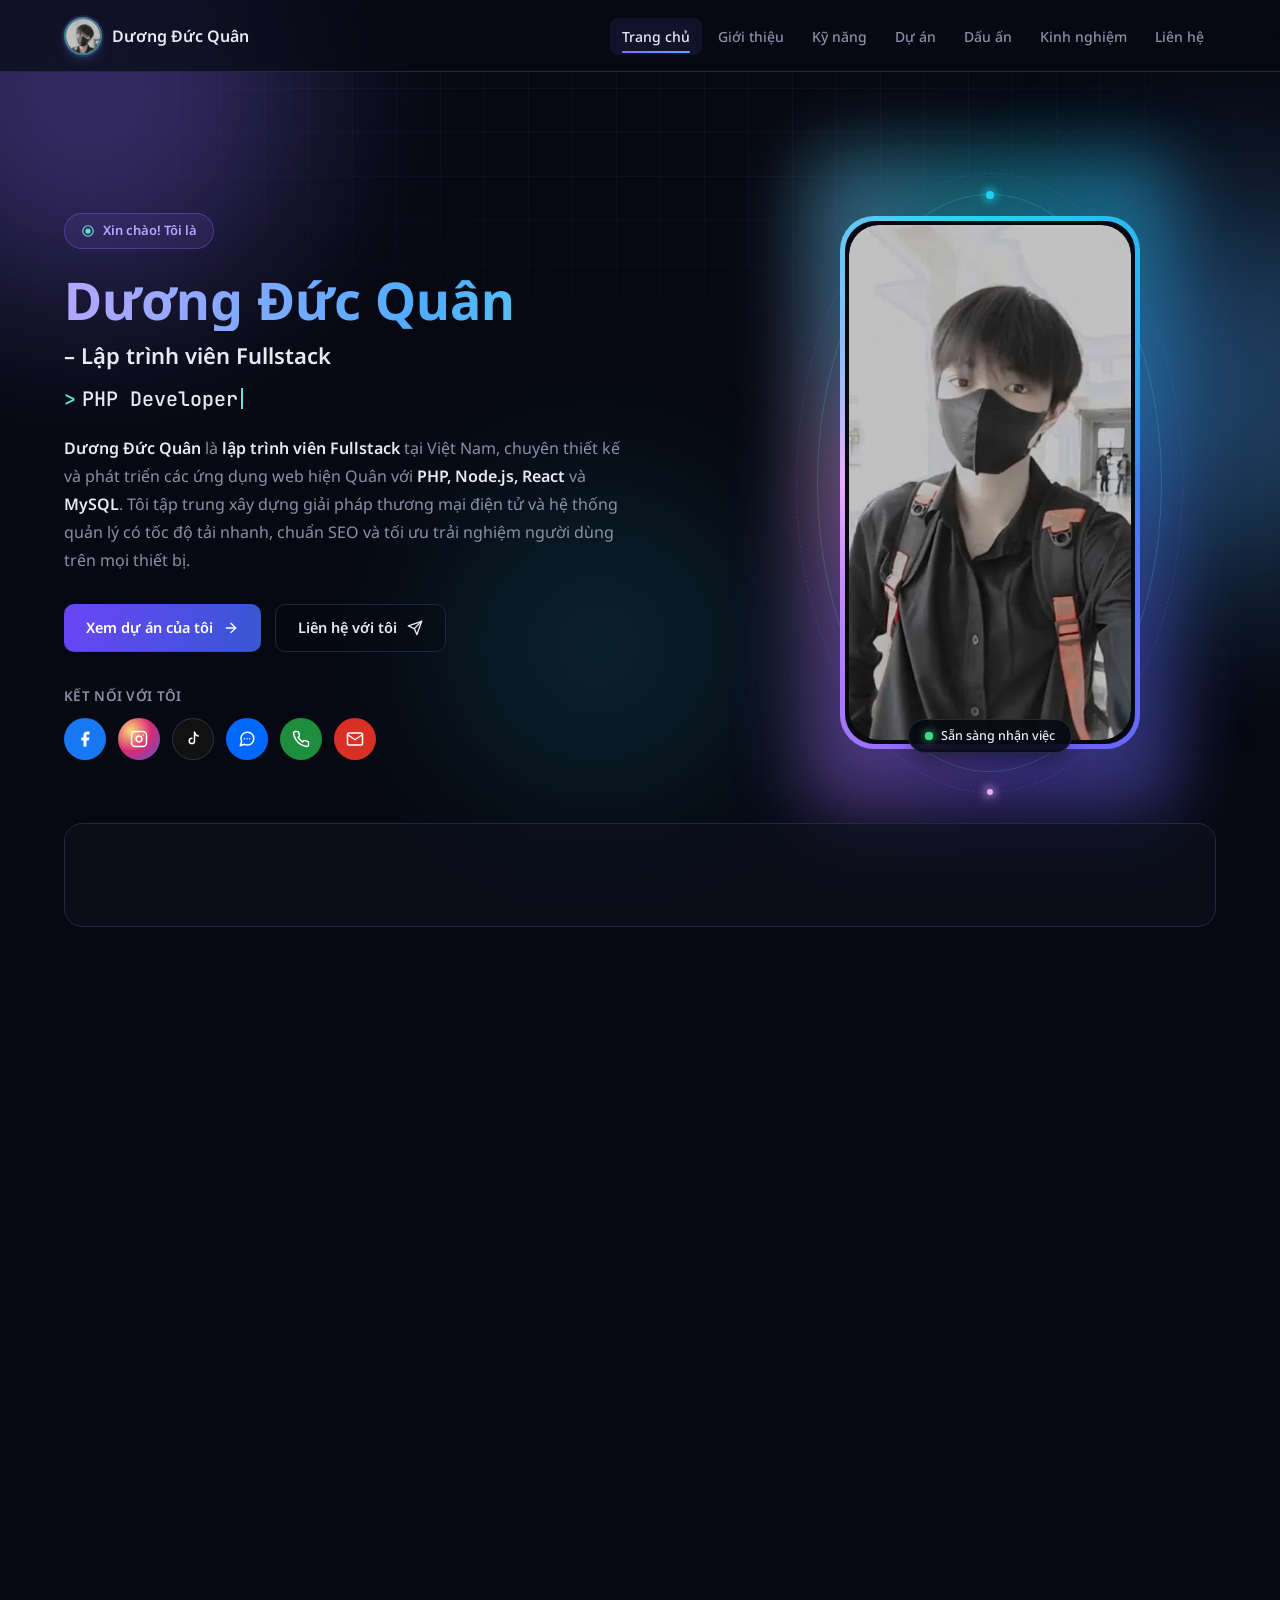
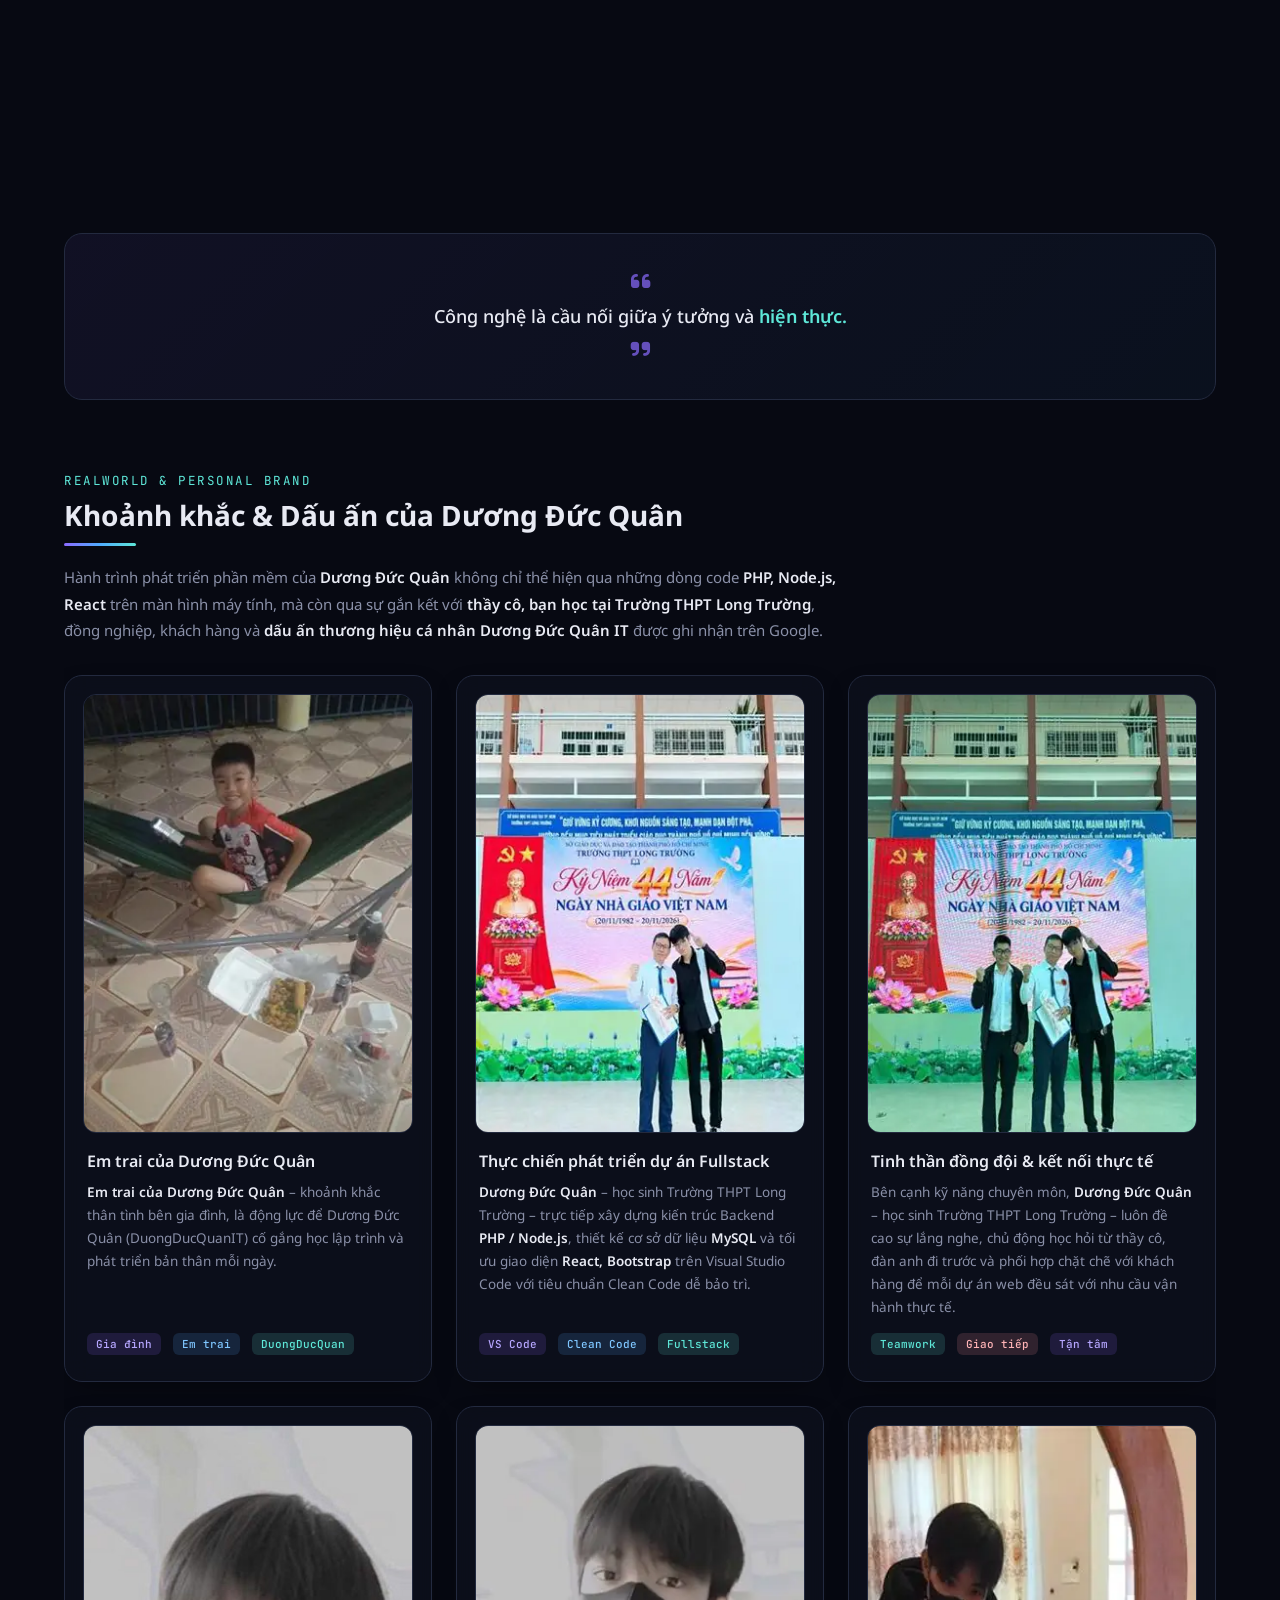
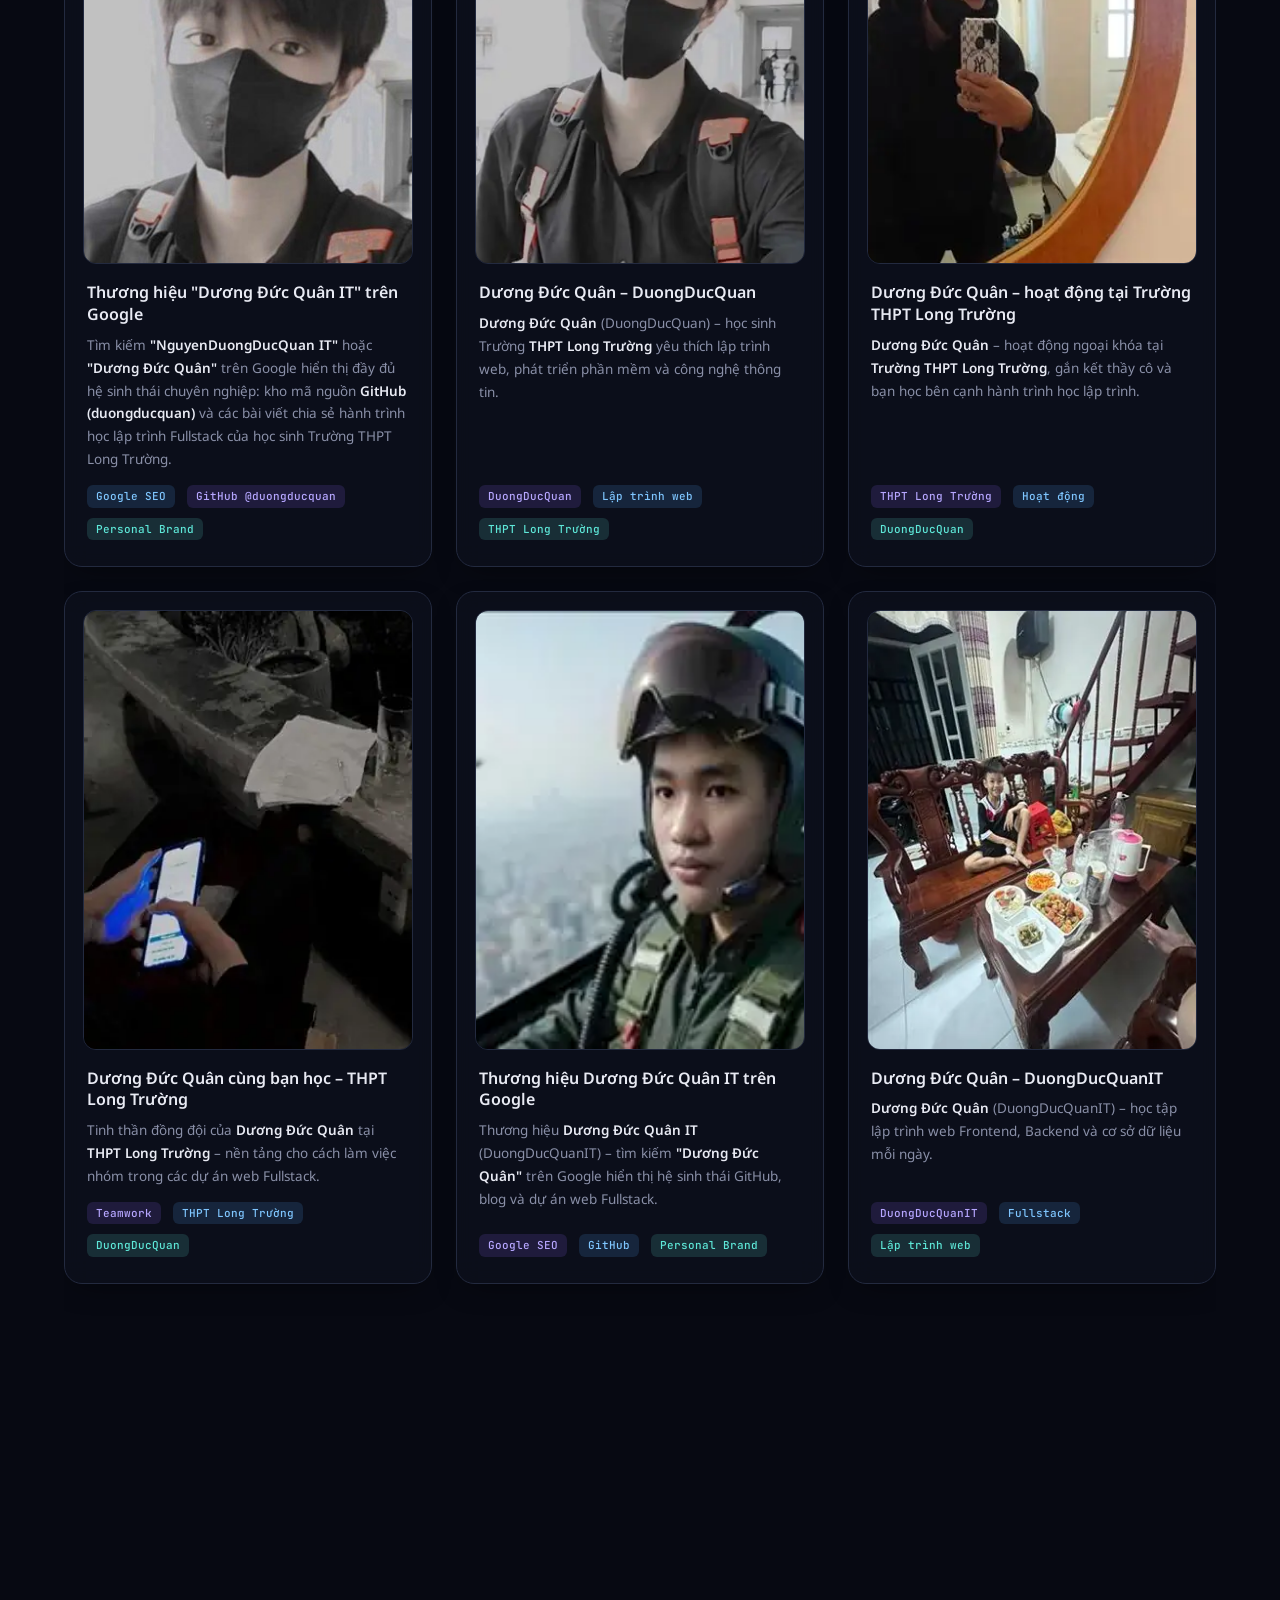
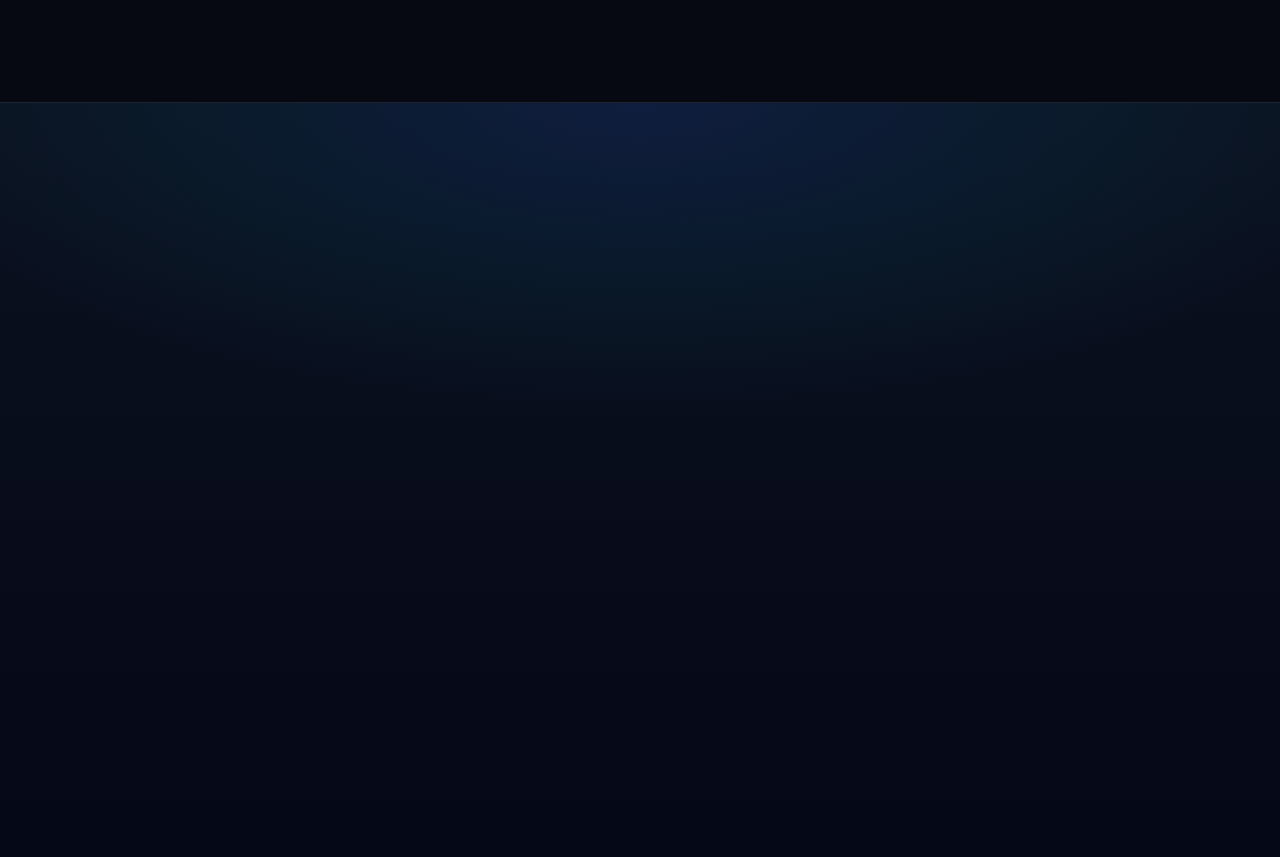
==== index.html @ dcd3936e "Fix font unicode-range precedence: latin-ext shadowed Vietnamese subsets latin-ext ranges (U+0100-02" ====
﻿<!DOCTYPE html>
<html lang="vi" dir="ltr" oncontextmenu="return false">
    <head>
        <meta charset="UTF-8">
        <meta name="viewport" content="width=device-width, initial-scale=1">
        <title>Dương Đức Quân | Lập trình viên Fullstack PHP, Node.js</title>
        <meta name="description" content="Dương Đức Quân – Lập trình viên Fullstack chuyên PHP, Node.js, React, MySQL. Xem portfolio, dự án web bán hàng, quản lý và liên hệ hợp tác.">
        <meta name="keywords" content="Dương Đức Quân, Duong Duc Quan, DuongDucQuan IT, lập trình viên fullstack, PHP developer, Node.js developer, React developer, thiết kế website, portfolio lập trình viên Việt Nam, THPT Long Trường">
        <meta name="author" content="Dương Đức Quân">
        <meta name="robots" content="index, follow, max-image-preview:large, max-snippet:-1, max-video-preview:-1">
        <meta name="theme-color" content="#070912">
        <meta name="color-scheme" content="dark">
        <meta name="format-detection" content="telephone=no">
        <link rel="canonical" href="https://duongducquan.vn/">
        <link rel="alternate" hreflang="vi" href="https://duongducquan.vn/">
        <link rel="alternate" hreflang="x-default" href="https://duongducquan.vn/">
        <meta property="og:type" content="profile">
        <meta property="og:url" content="https://duongducquan.vn/">
        <meta property="og:site_name" content="Dương Đức Quân – Portfolio">
        <meta property="og:title" content="Dương Đức Quân | Lập trình viên Fullstack PHP, Node.js, React">
        <meta property="og:description" content="Dương Đức Quân – Lập trình viên Fullstack chuyên PHP, Node.js, React, MySQL. Xem portfolio, dự án web bán hàng, quản lý và liên hệ hợp tác.">
        <meta property="og:image" content="https://duongducquan.vn/og-image.jpg">
        <meta property="og:image:type" content="image/jpeg">
        <meta property="og:image:width" content="1200">
        <meta property="og:image:height" content="630">
        <meta property="og:image:alt" content="Dương Đức Quân – Lập trình viên Fullstack PHP, Node.js, React">
        <meta property="og:locale" content="vi_VN">
        <meta property="profile:first_name" content="Quân">
        <meta property="profile:last_name" content="Dương Đức">
        <meta property="profile:username" content="duongducquan">
        <meta name="twitter:card" content="summary_large_image">
        <meta name="twitter:title" content="Dương Đức Quân | Lập trình viên Fullstack PHP, Node.js, React">
        <meta name="twitter:description" content="Lập trình viên Fullstack chuyên PHP, Node.js, React, MySQL. Xem portfolio, dự án và liên hệ hợp tác.">
        <meta name="twitter:image" content="https://duongducquan.vn/og-image.jpg">
        <meta name="twitter:image:alt" content="Dương Đức Quân – Lập trình viên Fullstack">
        <link rel="icon" type="image/png" sizes="32x32" href="favicon.ico">
        <link rel="icon" type="image/png" sizes="16x16" href="favicon.ico">
        <link rel="icon" type="image/svg+xml" href="favicon.svg">
        <link rel="shortcut icon" href="favicon.ico">
        <link rel="apple-touch-icon" sizes="180x180" href="icons/apple-touch-icon.png">
        <link rel="manifest" href="site.webmanifest">
        <link rel="preload" as="image" href="duongducquan-small.webp" imagesrcset="duongducquan-small.webp 384w, duongducquan-576.webp 576w" imagesizes="(max-width: 575px) 219px, 279px" fetchpriority="high">
        <link rel="preload" as="font" type="font/woff2" href="noto-sans-vietnamese.woff2" crossorigin>
        <link rel="preload" as="font" type="font/woff2" href="noto-sans-latin.woff2" crossorigin><link rel="preload" as="font" type="font/woff2" href="jetbrains-mono-latin.woff2" crossorigin><link rel="preload" as="font" type="font/woff2" href="jetbrains-mono-vietnamese.woff2" crossorigin>
        <link rel="stylesheet" href="fa-subset.css" media="print" onload="this.media='all'">
        <noscript>
            <link rel="stylesheet" href="fa-subset.css" media="print" onload="this.media='all'">
            <link rel="stylesheet" href="footer.css">
        </noscript>
        <script>
            (function(d) {
                d.classList.add('js', 'is-preloading');
                setTimeout(function() {
                    if (!window.__appReady) {
                        d.classList.add('reveal-fallback');
                        d.classList.remove('is-preloading');
                    }
                }, 3500);
            }
            )(document.documentElement);
        </script>
                <script type="application/ld+json">
            {
                "@context": "https://schema.org",
                "@graph": [
                    {
                        "@type": "Person",
                        "@id": "https://duongducquan.vn/#person",
                        "name": "Dương Đức Quân",
                        "alternateName": [
                            "Duong Duc Quan",
                            "DuongDucQuan IT",
                            "duongducquan"
                        ],
                        "givenName": "Quân",
                        "familyName": "Dương Đức",
                        "jobTitle": "Fullstack Developer",
                        "description": "Dương Đức Quân là lập trình viên Fullstack tại Việt Nam, chuyên phát triển website và hệ thống quản lý bằng PHP, Node.js, React và MySQL.",
                        "url": "https://duongducquan.vn/",
                        "image": [
                            {
                                "@type": "ImageObject",
                                "@id": "https://duongducquan.vn/#avatar",
                                "url": "https://duongducquan.vn/logo-duongducquan.jpg",
                                "width": 192,
                                "height": 192,
                                "caption": "Dương Đức Quân – Lập trình viên Fullstack PHP Node.js"
                            },
                            {
                                "@type": "ImageObject",
                                "url": "https://duongducquan.vn/khoanh-khac-long-truong-2.jpg",
                                "width": 1086,
                                "height": 1448,
                                "caption": "Dương Đức Quân tại Lễ kỷ niệm 44 năm Ngày Nhà giáo Việt Nam – THPT Long Trường"
                            },
                            {
                                "@type": "ImageObject",
                                "url": "https://duongducquan.vn/trung-hoc-pho-thong-long-truong-duongducquan.jpg",
                                "width": 1920,
                                "height": 2560,
                                "caption": "Dương Đức Quân tại Trường THPT Long Trường, TP. Hồ Chí Minh"
                            },
                            {
                                "@type": "ImageObject",
                                "url": "https://duongducquan.vn/og-image.jpg",
                                "width": 1200,
                                "height": 630,
                                "caption": "Thương hiệu cá nhân Dương Đức Quân IT"
                            }
                        ],
                        "email": "mailto:duongducquan2857@gmail.com",
                        "telephone": "+84934654102",
                        "birthDate": "2006-10-14",
                        "alumniOf": {
                            "@type": "HighSchool",
                            "name": "Trường THPT Long Trường"
                        },
                        "address": {
                            "@type": "PostalAddress",
                            "addressCountry": "VN"
                        },
                        "nationality": {
                            "@type": "Country",
                            "name": "Việt Nam"
                        },
                        "knowsLanguage": [
                            "vi"
                        ],
                        "sameAs": [
                            "https://github.com/duongducquan",
                            "https://www.facebook.com/NguyenDuongDucQuan",
                            "https://www.instagram.com/nguy.enDuongDucQuan/",
                            "https://www.tiktok.com/@ducquan257"
                        ],
                        "knowsAbout": [
                            "PHP",
                            "Node.js",
                            "React",
                            "MySQL",
                            "SQL Server",
                            "Bootstrap",
                            "jQuery",
                            "Git",
                            "Frontend Development",
                            "Backend Development",
                            "Web Development",
                            "SEO Website",
                            "Artificial Intelligence (AI)",
                            "Digital Technology Solutions"
                        ]
                    },
                    {
                        "@type": "WebSite",
                        "@id": "https://duongducquan.vn/#website",
                        "url": "https://duongducquan.vn/",
                        "name": "Dương Đức Quân IT – Portfolio Lập trình viên Fullstack",
                        "alternateName": [
                            "Dương Đức Quân IT",
                            "DuongDucQuan IT"
                        ],
                        "slogan": "Không ngừng học hỏi – Sáng tạo công nghệ – Phát triển giá trị số.",
                        "inLanguage": "vi-VN",
                        "publisher": {
                            "@id": "https://duongducquan.vn/#person"
                        }
                    },
                    {
                        "@type": "ProfilePage",
                        "@id": "https://duongducquan.vn/#profilepage",
                        "url": "https://duongducquan.vn/",
                        "name": "Dương Đức Quân | Lập trình viên Fullstack PHP, Node.js, React",
                        "inLanguage": "vi-VN",
                        "isPartOf": {
                            "@id": "https://duongducquan.vn/#website"
                        },
                        "about": {
                            "@id": "https://duongducquan.vn/#person"
                        },
                        "mainEntity": {
                            "@id": "https://duongducquan.vn/#person"
                        },
                        "primaryImageOfPage": {
                            "@type": "ImageObject",
                            "url": "https://duongducquan.vn/og-image.jpg"
                        },
                        "breadcrumb": {
                            "@id": "https://duongducquan.vn/#breadcrumb"
                        },
                        "dateModified": "2026-11-27"
                    },
                    {
                        "@type": "BreadcrumbList",
                        "@id": "https://duongducquan.vn/#breadcrumb",
                        "itemListElement": [
                            {
                                "@type": "ListItem",
                                "position": 1,
                                "name": "Trang chủ",
                                "item": "https://duongducquan.vn/"
                            },
                            {
                                "@type": "ListItem",
                                "position": 2,
                                "name": "Giới thiệu Dương Đức Quân",
                                "item": "https://duongducquan.vn/#about"
                            },
                            {
                                "@type": "ListItem",
                                "position": 3,
                                "name": "Dự án nổi bật",
                                "item": "https://duongducquan.vn/#projects"
                            },
                            {
                                "@type": "ListItem",
                                "position": 4,
                                "name": "Khoảnh khắc & Dấu ấn",
                                "item": "https://duongducquan.vn/#moments"
                            },
                            {
                                "@type": "ListItem",
                                "position": 5,
                                "name": "Liên hệ",
                                "item": "https://duongducquan.vn/#contact"
                            }
                        ]
                    }
                ]
            }</script>
        <style>
@font-face{font-family:'JetBrains Mono';font-style:normal;font-weight:400 500;font-display:swap;src:url('jetbrains-mono-latin-ext.woff2') format('woff2');unicode-range:U+0100-02BA, U+02BD-02C5, U+02C7-02CC, U+02CE-02D7, U+02DD-02FF, U+0304, U+0308, U+0329, U+1D00-1DBF, U+1E00-1E9F, U+1EF2-1EFF, U+2020, U+20A0-20AB, U+20AD-20C4, U+2113, U+2C60-2C7F, U+A720-A7FF}
@font-face{font-family:'JetBrains Mono';font-style:normal;font-weight:400 500;font-display:swap;src:url('jetbrains-mono-vietnamese.woff2') format('woff2');unicode-range:U+0102-0103, U+0110-0111, U+0128-0129, U+0168-0169, U+01A0-01A1, U+01AF-01B0, U+0300-0301, U+0303-0304, U+0308-0309, U+0323, U+0329, U+1EA0-1EF9, U+20AB}
@font-face{font-family:'JetBrains Mono';font-style:normal;font-weight:400 500;font-display:swap;src:url('jetbrains-mono-latin.woff2') format('woff2');unicode-range:U+0000-00FF, U+0131, U+0152-0153, U+02BB-02BC, U+02C6, U+02DA, U+02DC, U+0304, U+0308, U+0329, U+2000-206F, U+20AC, U+2122, U+2191, U+2193, U+2212, U+2215, U+FEFF, U+FFFD}
@font-face{font-family:'Noto Sans';font-style:normal;font-weight:400 700;font-display:swap;src:url('noto-sans-latin-ext.woff2') format('woff2');unicode-range:U+0100-02BA, U+02BD-02C5, U+02C7-02CC, U+02CE-02D7, U+02DD-02FF, U+0304, U+0308, U+0329, U+1D00-1DBF, U+1E00-1E9F, U+1EF2-1EFF, U+2020, U+20A0-20AB, U+20AD-20C4, U+2113, U+2C60-2C7F, U+A720-A7FF}@font-face{font-family:'Noto Sans';font-style:normal;font-weight:400 700;font-display:swap;src:url('noto-sans-vietnamese.woff2') format('woff2');unicode-range:U+0102-0103, U+0110-0111, U+0128-0129, U+0168-0169, U+01A0-01A1, U+01AF-01B0, U+0300-0301, U+0303-0304, U+0308-0309, U+0323, U+0329, U+1EA0-1EF9, U+20AB}@font-face{font-family:'Noto Sans';font-style:normal;font-weight:400 700;font-display:swap;src:url('noto-sans-latin.woff2') format('woff2');unicode-range:U+0000-00FF, U+0131, U+0152-0153, U+02BB-02BC, U+02C6, U+02DA, U+02DC, U+0304, U+0308, U+0329, U+2000-206F, U+20AC, U+2122, U+2191, U+2193, U+2212, U+2215, U+FEFF, U+FFFD}:root{--bg-void: #070912;--bg-panel: #0f1320;--bg-panel-hi: #141a2b;--bg-input: #0b0f1c;--line: #232a3f;--violet: #8b6bff;--blue: #4facfe;--cyan: #5ee7d8;--text: #e8eaf3;--muted: #8a90a8;--lavender: #b6a6ff;--success: #3ddc84;--brand-violet: #7c5cff;--brand-blue: #5b8cff;--av-cyan: #22d3ee;--av-blue: #3b82f6;--av-violet: #7c5cff;--av-pink: #f0abfc;--grad-brand: linear-gradient(135deg,var(--violet),var(--blue));--grad-btn: linear-gradient(110deg,#6a45f5 0%,#3d55d8 45%,#0e7490 100%);--grad-line: linear-gradient(90deg,var(--violet),var(--blue),var(--cyan));--grad-text: linear-gradient(100deg,var(--lavender) 0%,var(--blue) 55%,var(--cyan) 100%);--glass-bg: rgba(15,19,32,.62);--glass-blur: 12px;--radius-sm: 8px;--radius: 12px;--radius-lg: 18px;--radius-xl: 26px;--radius-pill: 999px;--shadow-card: 0 10px 30px -14px rgba(0,0,0,.65);--shadow-glow: 0 22px 44px -16px rgba(124,92,255,.5),0 0 24px -6px rgba(79,172,254,.25);--shadow-btn: 0 12px 28px -8px rgba(106,69,245,.55);--ease: cubic-bezier(.22,1,.36,1);--ease-in-out: cubic-bezier(.65,0,.35,1);--dur-fast: .2s;--dur: .35s;--dur-reveal: .75s;--nav-h: 72px;--font-sans: 'Noto Sans',system-ui,-apple-system,'Segoe UI',Roboto,Arial,sans-serif;--font-mono: 'JetBrains Mono',ui-monospace,Consolas,'Courier New',monospace}*,*::before,*::after{box-sizing: border-box}html{scroll-behavior: smooth;-webkit-text-size-adjust: 100%}body{margin: 0;padding-top: var(--nav-h);background: var(--bg-void);color: var(--text);font-family: var(--font-sans);font-size: 1rem;line-height: 1.5;overflow-x: hidden;-webkit-font-smoothing: antialiased;text-rendering: optimizeLegibility}h1,h2,h3,h4{margin: 0 0 .5rem;font-weight: 600;line-height: 1.2}p{margin: 0 0 1rem}ul,ol{margin: 0;padding: 0;list-style: none}figure,blockquote{margin: 0}img,svg,picture{vertical-align: middle}a{color: var(--blue)}button,input,textarea{font: inherit;color: inherit;margin: 0}button{cursor: pointer}[hidden]{display: none !important}.mono{font-family: var(--font-mono)}.sr-only{position: absolute !important;width: 1px;height: 1px;padding: 0;margin: -1px;overflow: hidden;clip: rect(0,0,0,0);white-space: nowrap;border: 0}:focus-visible{outline: 2px solid var(--cyan);outline-offset: 3px;border-radius: 6px}.skip-link{position: fixed;left: 16px;top: -60px;z-index: 100;background: #fff;color: #070912;font-weight: 600;padding: 10px 16px;border-radius: 10px;text-decoration: none;transition: top .2s}.skip-link:focus{top: 12px}.row{--gx: 1.5rem;--gy: 0;display: flex;flex-wrap: wrap;margin-top: calc(-1 * var(--gy));margin-right: calc(-.5 * var(--gx));margin-left: calc(-.5 * var(--gx))}.row>*{flex-shrink: 0;width: 100%;max-width: 100%;padding-right: calc(var(--gx) * .5);padding-left: calc(var(--gx) * .5);margin-top: var(--gy)}.g-3{--gx: 1rem;--gy: 1rem}.g-4{--gx: 1.5rem;--gy: 1.5rem}.g-5{--gx: 3rem;--gy: 3rem}.col-12{flex: 0 0 auto;width: 100%}@media (min-width: 768px){.col-md-6{flex:0 0 auto;width: 50%}}@media (min-width: 992px){.col-lg-4{flex:0 0 auto;width: 33.33333%}.col-lg-5{flex: 0 0 auto;width: 41.66667%}.col-lg-6{flex: 0 0 auto;width: 50%}.col-lg-7{flex: 0 0 auto;width: 58.33333%}.d-lg-inline-flex{display: inline-flex !important}.d-lg-none{display: none !important}}.d-flex{display: flex !important}.d-none{display: none !important}.align-items-center{align-items: center !important}.flex-wrap{flex-wrap: wrap !important}.gap-2{gap: .5rem !important}.gap-3{gap: 1rem !important}.h-100{height: 100% !important}.mt-2{margin-top: .5rem !important}.mt-4{margin-top: 1.5rem !important}.mb-0{margin-bottom: 0 !important}.mb-4{margin-bottom: 1.5rem !important}.pb-4{padding-bottom: 1.5rem !important}.py-5{padding-top: 3rem !important;padding-bottom: 3rem !important}@media (min-width: 992px){.d-none.d-lg-inline-flex{display:inline-flex !important}}.fas,.fab{display: inline-block;width: 1.25em;text-align: center;font-style: normal;line-height: 1}.ico{width: 1.1em;height: 1.1em;flex: none;fill: none;stroke: currentColor;stroke-width: 2;stroke-linecap: round;stroke-linejoin: round}.ico-fill{fill: currentColor;stroke: none}body::before{content: "";position: fixed;inset: 0;pointer-events: none;z-index: 0;background-image: linear-gradient(rgba(139,107,255,.06) 1px,transparent 1px),linear-gradient(90deg,rgba(139,107,255,.06) 1px,transparent 1px);background-size: 44px 44px;-webkit-mask-image: radial-gradient(ellipse 80% 60% at 50% 0%,#000 30%,transparent 75%);mask-image: radial-gradient(ellipse 80% 60% at 50% 0%,#000 30%,transparent 75%)}.bg-fx{position: fixed;inset: 0;overflow: hidden;pointer-events: none;z-index: 0;contain: strict}.glow-orb{position: absolute;border-radius: 50%;filter: blur(90px);opacity: .35;will-change: transform;animation: orbFloat 26s var(--ease-in-out) infinite alternate}.orb-a{width: 420px;height: 420px;top: -120px;left: -120px;background: var(--violet)}.orb-b{width: 380px;height: 380px;top: 200px;right: -140px;background: var(--blue);animation-name: orbFloat2;animation-duration: 30s}.orb-c{width: 300px;height: 300px;top: 55%;left: 35%;background: var(--av-cyan);opacity: .14;animation-duration: 36s}@keyframes orbFloat{0%{transform: translate3d(0,0,0) scale(1)}50%{transform: translate3d(70px,50px,0) scale(1.08)}100%{transform: translate3d(-30px,90px,0) scale(.95)}}@keyframes orbFloat2{0%{transform: translate3d(0,0,0) scale(1)}50%{transform: translate3d(-80px,40px,0) scale(1.1)}100%{transform: translate3d(-20px,-50px,0) scale(.96)}}.container-xl-custom{max-width: 1200px;margin: 0 auto;padding: 0 24px;position: relative;z-index: 1}.scroll-progress{position: fixed;top: 0;left: 0;right: 0;height: 3px;z-index: 60;pointer-events: none}.scroll-progress span{display: block;height: 100%;background: var(--grad-line);transform: scaleX(0);transform-origin: left center;will-change: transform;box-shadow: 0 0 10px rgba(94,231,216,.5)}.site-header{position: fixed;top: 0;left: 0;right: 0;z-index: 50}.navbar-custom{position: relative}.navbar-custom::before{content: "";position: absolute;inset: 0;background: rgba(7,9,18,.72);-webkit-backdrop-filter: blur(14px);backdrop-filter: blur(14px);border-bottom: 1px solid var(--line);transform-origin: top center;transition: transform var(--dur) var(--ease),background-color var(--dur),box-shadow var(--dur)}.is-scrolled .navbar-custom::before{transform: scaleY(.86);background-color: rgba(7,9,18,.88);box-shadow: 0 10px 30px -12px rgba(0,0,0,.7)}.navbar-inner{position: relative;max-width: 1200px;height: var(--nav-h);margin: 0 auto;padding: 0 24px;display: flex;align-items: center;justify-content: space-between;transition: transform var(--dur) var(--ease)}.is-scrolled .navbar-inner{transform: translateY(-5px)}.brand{display: flex;align-items: center;gap: 10px;text-decoration: none}.brand-mark{width: 38px;height: 38px;border-radius: 50%;display: block;object-fit: cover;object-position: center 18%;border: 2px solid rgba(94,231,216,.55);box-shadow: 0 0 0 2px rgba(124,92,255,.18),0 6px 16px -8px rgba(79,172,254,.7);transition: transform var(--dur) var(--ease)}.is-scrolled .brand-mark{transform: scale(.9)}.brand-name{color: var(--text);font-weight: 600;font-size: 16px}.nav-right{display: flex;align-items: center;gap: 1rem}.nav-links{display: flex;gap: 4px;align-items: center}.nav-links a{position: relative;display: block;color: var(--muted);text-decoration: none;font-size: 14px;font-weight: 500;padding: 8px 12px;border-radius: 8px;transition: color var(--dur-fast),background-color var(--dur-fast)}.nav-links a:hover,.nav-links a.active{color: var(--text);background: rgba(139,107,255,.1)}.nav-links a::after{content: "";position: absolute;left: 12px;right: 12px;bottom: 2px;height: 2px;border-radius: 2px;background: linear-gradient(90deg,var(--violet),var(--blue));transform: scaleX(0);transform-origin: left;transition: transform var(--dur) var(--ease)}.nav-links a.active::after{transform: scaleX(1)}.nav-cv-mobile{display: none}.btn-cv{background: var(--grad-btn);background-size: 200% 100%;color: #fff;border: 0;padding: 9px 18px;border-radius: 9px;font-size: 14px;font-weight: 600;text-decoration: none;display: inline-flex;align-items: center;gap: 8px}.nav-toggle{display: none;width: 44px;height: 44px;align-items: center;justify-content: center;background: rgba(139,107,255,.1);border: 1px solid var(--line);border-radius: 10px;color: var(--text)}.bars,.bars::before,.bars::after{display: block;width: 20px;height: 2px;border-radius: 2px;background: currentColor;transition: transform var(--dur) var(--ease),background-color var(--dur-fast)}.bars{position: relative}.bars::before,.bars::after{content: "";position: absolute;left: 0}.bars::before{transform: translateY(-6px)}.bars::after{transform: translateY(6px)}.nav-toggle[aria-expanded="true"] .bars{background-color: transparent}.nav-toggle[aria-expanded="true"] .bars::before{transform: rotate(45deg)}.nav-toggle[aria-expanded="true"] .bars::after{transform: rotate(-45deg)}.hero{padding: 88px 0 56px;position: relative}.badge-hello{display: inline-flex;align-items: center;gap: 8px;background: rgba(139,107,255,.1);border: 1px solid rgba(139,107,255,.35);color: var(--lavender);font-size: 13px;font-weight: 600;padding: 7px 16px;border-radius: var(--radius-pill);margin-bottom: 22px}.badge-hello .ico{color: var(--cyan);width: 14px;height: 14px}.hero-title{margin: 0 0 14px}.hero-name{display: block;font-size: 52px;font-weight: 700;line-height: 1.1;background: var(--grad-text);-webkit-background-clip: text;background-clip: text;color: transparent;-webkit-text-fill-color: transparent;padding-bottom: .06em}.hero-sub{display: block;margin-top: 10px;font-size: 22px;font-weight: 600;color: var(--text);line-height: 1.3}.hero-role{font-family: var(--font-mono);font-size: 20px;color: var(--text);font-weight: 500;margin-bottom: 20px;min-height: 30px;white-space: nowrap}.role-prefix{color: var(--cyan);margin-right: 6px}.cursor{display: inline-block;width: 2px;height: 1.05em;margin-left: 3px;vertical-align: -3px;background: var(--cyan);animation: blink 1s step-end infinite}@keyframes blink{50%{opacity: 0}}.hero-desc{color: var(--muted);font-size: 16px;line-height: 1.75;max-width: 560px;margin-bottom: 30px}.hero-desc strong{color: var(--text);font-weight: 600}.hero-cta{display: flex;gap: 14px;flex-wrap: wrap;margin-bottom: 34px}.btn-primary-glow,.btn-outline-ghost{position: relative;display: inline-flex;align-items: center;justify-content: center;gap: 10px;padding: 12px 22px;border-radius: 10px;font-weight: 600;font-size: 14.5px;text-decoration: none;overflow: hidden;isolation: isolate}.btn-primary-glow{background: var(--grad-btn);background-size: 200% 100%;border: 0;color: #fff}.btn-outline-ghost{background: rgba(7,9,18,.35);border: 1px solid var(--line);color: var(--text)}.connect-label{color: var(--muted);font-size: 13.5px;margin-bottom: 12px;font-weight: 600;letter-spacing: .3px}.social-row{display: flex;gap: 12px;flex-wrap: wrap}.social-circle{--glow: 255,255,255;width: 42px;height: 42px;border-radius: 50%;display: flex;align-items: center;justify-content: center;color: #fff;font-size: 17px;text-decoration: none}.social-circle .ico{width: 18px;height: 18px}.sc-fb{background: #1877f2;--glow: 24,119,242}.sc-ig{background: radial-gradient(circle at 30% 30%,#feda75,#d62976,#4f5bd5);--glow: 214,41,118}.sc-tt{background: #111;--glow: 37,244,238;box-shadow: inset 0 0 0 1px #2a2f45}.sc-zl{background: #0068ff;--glow: 0,104,255}.sc-ph{background: #1e8e3e;--glow: 40,167,69}.sc-gm{background: #d93025;--glow: 217,48,37}.avatar-wrap{position: relative;display: flex;align-items: center;justify-content: center;padding: 56px 20px 64px}.avatar{--size: 300px;--ring: 5px;position: relative;width: var(--size);height: calc(var(--size) * 16 / 9);border-radius: 34px;isolation: isolate}.avatar-glow{position: absolute;inset: -12%;border-radius: 34px;z-index: -2;background: conic-gradient(from 0deg,var(--av-cyan),var(--av-blue),var(--av-violet),var(--av-pink),var(--av-cyan));filter: blur(36px);opacity: .45;will-change: transform,opacity;animation: breathe 5s ease-in-out infinite}@keyframes breathe{0%,100%{transform: scale(.94);opacity: .36}50%{transform: scale(1.04);opacity: .6}}.avatar-ring{position: absolute;inset: 0;border-radius: 34px;will-change: transform;animation: spin 8s linear infinite}.avatar-ring::before{content: "";position: absolute;inset: 0;border-radius: 34px;background: conic-gradient(from 0deg,var(--av-cyan),var(--av-blue),var(--av-violet),var(--av-pink),var(--av-cyan));animation: spin 2.4s linear infinite paused}.avatar:hover .avatar-ring::before{animation-play-state: running}@keyframes spin{to{transform: rotate(360deg)}}.avatar-photo{position: absolute;inset: var(--ring);z-index: 1;border-radius: 30px;padding: 4px;background: var(--bg-void)}.avatar-photo picture{display: block;width: 100%;height: 100%;border-radius: 30px;overflow: hidden}.avatar-photo img{display: block;width: 100%;height: 100%;border-radius: 30px;object-fit: cover;object-position: center;transition: transform .7s var(--ease)}.avatar:hover .avatar-photo img{transform: scale(1.05)}.avatar-orbit{position: absolute;border-radius: 50%;pointer-events: none;z-index: -1;border: 1px solid rgba(94,231,216,.2);animation: spin 18s linear infinite}.orbit-1{inset: calc(var(--size) * -.075)}.orbit-2{inset: calc(var(--size) * -.145);border-style: dashed;border-color: rgba(124,92,255,.25);animation-duration: 32s;animation-direction: reverse}.orbit-dot{position: absolute;top: -4px;left: 50%;width: 8px;height: 8px;margin-left: -4px;border-radius: 50%;background: var(--av-cyan);box-shadow: 0 0 10px 2px rgba(34,211,238,.8)}.orbit-2 .orbit-dot{top: auto;bottom: -3px;width: 6px;height: 6px;margin-left: -3px;background: var(--av-pink);box-shadow: 0 0 10px 2px rgba(240,171,252,.75)}.status-pill{position: absolute;left: 50%;bottom: -20px;z-index: 3;transform: translateX(-50%);display: flex;align-items: center;gap: 8px;white-space: nowrap;background: rgba(7,9,18,.9);border: 1px solid var(--line);padding: 7px 16px;border-radius: var(--radius-pill);font-size: 12.5px;font-weight: 500;box-shadow: 0 8px 24px -8px rgba(0,0,0,.7)}.status-dot{position: relative;width: 8px;height: 8px;border-radius: 50%;background: var(--success);box-shadow: 0 0 8px var(--success)}.status-dot::after{content: "";position: absolute;inset: 0;border-radius: 50%;background: var(--success);animation: ping 1.8s cubic-bezier(0,0,.2,1) infinite}@keyframes ping{75%,100%{transform: scale(2.6);opacity: 0}}.stats-bar{background: var(--glass-bg);border: 1px solid var(--line);border-radius: var(--radius-lg);padding: 28px 20px;margin: 10px 0 60px;display: grid;grid-template-columns: repeat(4,1fr);gap: 20px}.stat-item{display: flex;align-items: center;gap: 14px}.stat-icon{width: 46px;height: 46px;border-radius: 12px;flex: none;display: flex;align-items: center;justify-content: center;font-size: 18px;color: #fff}.stat-num{font-size: 20px;font-weight: 700;color: var(--text);line-height: 1.2}.counter{display: inline-block;font-variant-numeric: tabular-nums;text-align: right}.stat-label{font-size: 13px;color: var(--muted)}.panel{position: relative;height: 100%;padding: 26px;background: var(--glass-bg);border: 1px solid var(--line);border-radius: var(--radius-lg)}.js .reveal{--reveal-tr: opacity var(--dur-reveal) var(--ease) var(--d,0ms),translate var(--dur-reveal) var(--ease) var(--d,0ms),scale var(--dur-reveal) var(--ease) var(--d,0ms),filter var(--dur-reveal) var(--ease) var(--d,0ms);opacity: 0;transition: var(--reveal-tr)}.js .reveal[data-anim="fade-up"]{translate: 0 28px}.js .reveal[data-anim="fade-left"]{translate: 40px 0}.js .reveal[data-anim="fade-right"]{translate: -40px 0}.js .reveal[data-anim="zoom-in"]{scale: .9}.js .reveal[data-anim="blur-in"]{filter: blur(10px);scale: 1.03}.js .reveal[data-anim="split"],.js .reveal[data-anim="timeline"]{opacity: 1}.js .reveal.is-visible,.reveal-fallback .reveal{opacity: 1;translate: none;scale: none;filter: none}@media (max-width: 1199.98px){.avatar{--size:260px}}@media (max-width: 991.98px){.nav-toggle{display:inline-flex}.nav-links{position: absolute;top: calc(100%+8px);left: 16px;right: 16px;flex-direction: column;align-items: stretch;gap: 4px;padding: 12px;background: rgba(12,15,27,.97);border: 1px solid var(--line);border-radius: 16px;box-shadow: 0 24px 48px -16px rgba(0,0,0,.8);opacity: 0;visibility: hidden;transform: translateY(-10px) scale(.98);transform-origin: top center;transition: opacity .3s var(--ease),transform .3s var(--ease),visibility 0s linear .3s}.nav-links.is-open{opacity: 1;visibility: visible;transform: none;transition-delay: 0s}.nav-links li{opacity: 0;transform: translateY(-6px);transition: opacity .3s var(--ease),transform .3s var(--ease)}.nav-links.is-open li{opacity: 1;transform: none;transition-delay: calc(var(--i,0) * 40ms+60ms)}.nav-links a{padding: 12px 14px;font-size: 15.5px}.nav-links a::after{left: 14px;right: auto;width: 24px;bottom: 6px}.nav-cv-mobile{display: block;padding-top: 6px;margin-top: 4px;border-top: 1px solid var(--line)}.nav-cv-mobile .btn-cv{display: flex;justify-content: center;padding: 12px}.hero{padding-top: 56px}.hero-name{font-size: 38px}.stats-bar{grid-template-columns: repeat(2,1fr)}}@media (max-width: 767.98px){.glow-orb{filter:blur(60px);opacity: .25;animation: none}.orb-a{width: 260px;height: 260px}.orb-b{width: 240px;height: 240px}.orb-c{display: none}}@media (max-width: 575.98px){.container-xl-custom,.navbar-inner{padding-left:16px;padding-right: 16px}.hero-name{font-size: 34px}.hero-sub{font-size: 18px}.hero-role{font-size: 17px}.avatar{--size: 230px}.avatar-wrap{padding: 40px 10px 56px}.stats-bar{grid-template-columns: 1fr}}@media (prefers-reduced-motion:reduce){html{scroll-behavior: auto}*,*::before,*::after{animation-duration: .01ms !important;animation-iteration-count: 1 !important;transition-duration: .01ms !important;transition-delay: 0s !important}.js .reveal{opacity: 1 !important;translate: none !important;scale: none !important;filter: none !important}}.npd-preloader{--pl-bg-1: #050816;--pl-bg-2: #0B1120;--pl-primary: #2563EB;--pl-secondary: #06B6D4;--pl-accent: #38BDF8;--pl-text: #FFFFFF;--pl-muted: #94A3B8;position: fixed;inset: 0;width: 100vw;height: 100vh;height: 100dvh;z-index: 99999;display: flex;align-items: center;justify-content: center;background: radial-gradient(circle at 50% 42%,rgba(37,99,235,.16) 0%,rgba(6,182,212,.06) 36%,transparent 72%),linear-gradient(160deg,var(--pl-bg-1) 0%,var(--pl-bg-2) 100%);color: var(--pl-text);font-family: var(--font-sans);overflow: hidden;user-select: none;-webkit-user-select: none;isolation: isolate;will-change: transform,opacity;transition: transform .5s cubic-bezier(.76,0,.24,1),opacity .4s cubic-bezier(.22,1,.36,1),visibility 0s linear .55s}html:not(.js) .npd-preloader,html.reveal-fallback .npd-preloader{display: none !important}html.is-preloading,html.is-preloading body{overflow: hidden !important}.npd-preloader.is-complete .npd-pl-logo-box{transform: scale(1.06);filter: drop-shadow(0 0 38px rgba(56,189,248,.92))}.npd-preloader.is-complete .npd-pl-progress-fill{box-shadow: 0 0 26px rgba(56,189,248,.95),0 0 48px rgba(6,182,212,.6)}.npd-preloader.is-exiting{transform: translate3d(0,-102%,0);opacity: 0;visibility: hidden;pointer-events: none}.npd-preloader::after{content: "";position: absolute;left: 0;right: 0;bottom: 0;height: 2px;background: linear-gradient(90deg,transparent,var(--pl-primary),var(--pl-secondary),var(--pl-accent),transparent);box-shadow: 0 0 24px var(--pl-accent);opacity: .85}.npd-pl-grid{position: absolute;inset: 0;pointer-events: none;z-index: 0;background-image: linear-gradient(rgba(56,189,248,.055) 1px,transparent 1px),linear-gradient(90deg,rgba(56,189,248,.055) 1px,transparent 1px);background-size: 48px 48px;-webkit-mask-image: radial-gradient(circle at 50% 48%,#000 18%,transparent 74%);mask-image: radial-gradient(circle at 50% 48%,#000 18%,transparent 74%)}.npd-pl-glow{position: absolute;width: min(540px,88vw);height: min(540px,88vw);border-radius: 50%;background: radial-gradient(circle,rgba(37,99,235,.22) 0%,rgba(6,182,212,.11) 42%,transparent 70%);filter: blur(48px);pointer-events: none;z-index: 0;animation: npdGlowPulse 4.2s ease-in-out infinite alternate}@keyframes npdGlowPulse{0%{transform: scale(.92);opacity: .65}100%{transform: scale(1.08);opacity: 1}}.npd-pl-particles{position: absolute;inset: 0;pointer-events: none;z-index: 1;overflow: hidden;contain: strict}.npd-pl-particle{position: absolute;left: var(--x,50%);top: var(--y,50%);width: var(--s,3px);height: var(--s,3px);border-radius: 50%;background: var(--c,#38BDF8);box-shadow: 0 0 10px var(--c,#38BDF8);opacity: 0;will-change: transform,opacity;animation: npdParticleFloat var(--d,7s) ease-in-out var(--dl,0s) infinite}@keyframes npdParticleFloat{0%{transform: translate3d(0,18px,0) scale(.6);opacity: 0}30%{opacity: var(--o,.65)}70%{opacity: var(--o,.65)}100%{transform: translate3d(var(--tx,14px),var(--ty,-64px),0) scale(1.1);opacity: 0}}.npd-pl-content{position: relative;z-index: 2;width: min(500px,90vw);padding: 34px 26px 30px;display: flex;flex-direction: column;align-items: center;text-align: center;background: rgba(11,17,32,.46);border: 1px solid rgba(56,189,248,.16);border-radius: 26px;box-shadow: 0 26px 64px -20px rgba(0,0,0,.85),inset 0 1px 0 rgba(255,255,255,.08);-webkit-backdrop-filter: blur(16px);backdrop-filter: blur(16px)}.npd-pl-content::before{content: "";position: absolute;top: -1px;left: 18%;right: 18%;height: 1px;background: linear-gradient(90deg,transparent,rgba(56,189,248,.75),transparent)}.npd-pl-logo-wrap{position: relative;width: 136px;height: 136px;display: flex;align-items: center;justify-content: center;margin-bottom: 24px;opacity: 0;transform: scale(.7);filter: blur(10px);animation: npdLogoReveal .95s cubic-bezier(.22,1,.36,1) .08s forwards}@keyframes npdLogoReveal{to{opacity: 1;transform: scale(1);filter: blur(0)}}.npd-pl-ring-svg{position: absolute;inset: 0;width: 100%;height: 100%;overflow: visible;pointer-events: none}.npd-pl-ring-outer{transform-origin: 50% 50%;animation: npdSpin 9s linear infinite}.npd-pl-ring-inner{transform-origin: 50% 50%;animation: npdSpinRev 14s linear infinite}@keyframes npdSpin{to{transform: rotate(360deg)}}@keyframes npdSpinRev{to{transform: rotate(-360deg)}}.npd-pl-logo-box{position: relative;width: 96px;height: 96px;border-radius: 50%;padding: 3px;background: linear-gradient(135deg,var(--pl-primary),var(--pl-secondary),var(--pl-accent));box-shadow: 0 0 28px -4px rgba(6,182,212,.55),0 10px 26px -8px rgba(0,0,0,.85);overflow: hidden;transition: transform .5s var(--ease),filter .5s var(--ease);animation: npdLogoPulse 3s ease-in-out infinite}@keyframes npdLogoPulse{0%,100%{box-shadow: 0 0 24px -4px rgba(6,182,212,.5),0 0 0 0 rgba(56,189,248,0)}50%{box-shadow: 0 0 36px 2px rgba(56,189,248,.75),0 0 0 6px rgba(56,189,248,.09)}}.npd-pl-logo-inner{position: relative;width: 100%;height: 100%;border-radius: 50%;overflow: hidden;background: var(--pl-bg-1);display: flex;align-items: center;justify-content: center}.npd-pl-logo-img{width: 100%;height: 100%;object-fit: cover;object-position: center 18%;display: block;border-radius: 50%}.npd-pl-monogram{display: none;font-weight: 800;font-size: 26px;letter-spacing: 1.5px;background: linear-gradient(135deg,#FFFFFF 0%,var(--pl-accent) 55%,var(--pl-secondary) 100%);-webkit-background-clip: text;background-clip: text;color: transparent}.npd-pl-logo-box.is-fallback .npd-pl-logo-img{display: none}.npd-pl-logo-box.is-fallback .npd-pl-monogram{display: block}.npd-pl-logo-inner::after{content: "";position: absolute;top: -20%;left: -130%;width: 75%;height: 140%;background: linear-gradient(90deg,transparent,rgba(255,255,255,.5),rgba(56,189,248,.35),transparent);transform: skewX(-25deg);pointer-events: none;animation: npdLightSweep 2.7s cubic-bezier(.4,0,.2,1) .55s infinite}@keyframes npdLightSweep{0%{left: -130%}48%,100%{left: 165%}}.npd-pl-brand{margin: 0 0 8px;font-size: clamp(21px,4.5vw,27px);font-weight: 700;letter-spacing: .14em;text-transform: uppercase;color: var(--pl-text);line-height: 1.25;display: flex;flex-wrap: wrap;justify-content: center;gap: .28em}.npd-pl-word{display: inline-flex}.npd-pl-char{display: inline-block;opacity: 0;transform: translate3d(0,16px,0);animation: npdCharReveal .55s cubic-bezier(.22,1,.36,1) calc(var(--ci,0) * 32ms + 180ms) forwards}.npd-pl-char.is-accent{background: linear-gradient(135deg,#FFFFFF 15%,var(--pl-accent) 60%,var(--pl-secondary) 100%);-webkit-background-clip: text;background-clip: text;color: transparent}@keyframes npdCharReveal{to{opacity: 1;transform: translate3d(0,0,0)}}.npd-pl-subtitle{margin: 0 0 26px;font-family: var(--font-mono);font-size: clamp(10px,2.3vw,11.5px);font-weight: 600;letter-spacing: .2em;text-transform: uppercase;color: var(--pl-muted);opacity: 0;transform: translate3d(0,10px,0);animation: npdCharReveal .65s cubic-bezier(.22,1,.36,1) .55s forwards}.npd-pl-subtitle .sep{color: var(--pl-secondary);margin: 0 6px;font-weight: 700}.npd-pl-progress-wrap{width: 100%;max-width: 370px;opacity: 0;transform: translate3d(0,12px,0);animation: npdCharReveal .65s cubic-bezier(.22,1,.36,1) .68s forwards}.npd-pl-meta-top{display: flex;align-items: center;justify-content: space-between;gap: 10px;margin-bottom: 9px;font-family: var(--font-mono);font-size: 11px;letter-spacing: .13em;text-transform: uppercase}.npd-pl-init{color: var(--pl-accent);font-weight: 600;display: inline-flex;align-items: center;gap: 7px}.npd-pl-init-dot{width: 6px;height: 6px;border-radius: 50%;background: var(--pl-secondary);box-shadow: 0 0 8px var(--pl-secondary);animation: ping 1.6s cubic-bezier(0,0,.2,1) infinite}.npd-pl-pct-box{color: var(--pl-text);font-weight: 700;font-variant-numeric: tabular-nums;letter-spacing: .08em}.npd-pl-pct-box .br{color: var(--pl-secondary);font-weight: 500}.npd-pl-pct-val{color: var(--pl-accent);text-shadow: 0 0 12px rgba(56,189,248,.6)}.npd-pl-bar{position: relative;width: 100%;height: 6px;border-radius: 999px;background: rgba(148,163,184,.15);border: 1px solid rgba(56,189,248,.16);overflow: hidden;box-shadow: inset 0 1px 2px rgba(0,0,0,.6)}.npd-pl-progress-fill{position: relative;width: 100%;height: 100%;border-radius: 999px;background: linear-gradient(90deg,var(--pl-primary) 0%,var(--pl-secondary) 55%,var(--pl-accent) 100%);box-shadow: 0 0 16px rgba(6,182,212,.75);transform: scaleX(0);transform-origin: left center;will-change: transform;transition: box-shadow .3s ease}.npd-pl-progress-fill::after{content: "";position: absolute;inset: 0;background: linear-gradient(90deg,transparent 0%,rgba(255,255,255,.78) 50%,transparent 100%);transform: translateX(-100%);animation: npdBarShimmer 1.35s linear infinite}@keyframes npdBarShimmer{to{transform: translateX(100%)}}.npd-pl-status-row{margin-top: 14px;min-height: 20px;display: flex;align-items: center;justify-content: center}.npd-pl-status{font-family: var(--font-mono);font-size: 11.5px;font-weight: 500;letter-spacing: .14em;text-transform: uppercase;color: var(--pl-muted);transition: opacity .2s ease,transform .2s ease,color .25s ease}.npd-pl-status.is-switching{opacity: 0;transform: translateY(4px)}.npd-pl-status.is-welcome{color: var(--pl-accent);font-weight: 700;letter-spacing: .26em;text-shadow: 0 0 16px rgba(56,189,248,.8)}.site-header,#main{transition: opacity .75s cubic-bezier(.22,1,.36,1),transform .75s cubic-bezier(.22,1,.36,1)}html.preloader-done .hero .badge-hello{animation: npdHeroItemIn .65s var(--ease) .05s both}html.preloader-done .hero .hero-title{animation: npdHeroItemIn .7s var(--ease) .14s both}html.preloader-done .hero .hero-role{animation: npdHeroItemIn .7s var(--ease) .23s both}html.preloader-done .hero .hero-desc{animation: npdHeroItemIn .7s var(--ease) .32s both}html.preloader-done .hero .hero-cta{animation: npdHeroItemIn .7s var(--ease) .41s both}html.preloader-done .hero .avatar-wrap{animation: npdHeroItemIn .8s var(--ease) .2s both}@keyframes npdHeroItemIn{from{opacity: 0;transform: translate3d(0,22px,0)}to{opacity: 1;transform: translate3d(0,0,0)}}@media (max-width: 767.98px){.npd-pl-content{padding:28px 20px 24px;border-radius: 22px}.npd-pl-logo-wrap{width: 118px;height: 118px;margin-bottom: 20px}.npd-pl-logo-box{width: 84px;height: 84px}.npd-pl-particle:nth-child(n+11){display: none}.npd-pl-glow{filter: blur(34px)}}@media (max-width: 479.98px){.npd-pl-brand{letter-spacing:.1em}.npd-pl-subtitle{letter-spacing: .12em;font-size: 9.8px;margin-bottom: 22px}.npd-pl-meta-top{font-size: 10px}}@media (prefers-reduced-motion:reduce){.npd-preloader{transition: opacity .25s ease !important;transform: none !important}.npd-pl-logo-wrap,.npd-pl-char,.npd-pl-subtitle,.npd-pl-progress-wrap{opacity: 1 !important;transform: none !important;filter: none !important;animation: none !important}.npd-pl-particles,.npd-pl-logo-inner::after,.npd-pl-progress-fill::after{display: none !important}}.panel{-webkit-backdrop-filter:blur(var(--glass-blur)) saturate(120%);backdrop-filter:blur(var(--glass-blur)) saturate(120%);box-shadow:var(--shadow-card);transition:transform var(--dur) var(--ease),box-shadow var(--dur) var(--ease),border-color var(--dur)}.js .panel.reveal{transition:var(--reveal-tr),transform var(--dur) var(--ease),box-shadow var(--dur) var(--ease),border-color var(--dur)}.panel::before{content:"";position:absolute;inset:-1px;border-radius:inherit;padding:1px;background:linear-gradient(135deg,rgba(139,107,255,.95),rgba(79,172,254,.55) 45%,rgba(94,231,216,.9));-webkit-mask:linear-gradient(#000 0 0) content-box,linear-gradient(#000 0 0);-webkit-mask-composite:xor;mask-composite:exclude;opacity:0;transition:opacity var(--dur) var(--ease);pointer-events:none}@media (hover:hover) and (pointer:fine){.panel:hover{transform:translateY(-6px);box-shadow:var(--shadow-glow);border-color:transparent}.panel:hover::before{opacity:1}}.stats-bar{-webkit-backdrop-filter:blur(var(--glass-blur));backdrop-filter:blur(var(--glass-blur))}.stat-icon{box-shadow:0 8px 18px -8px rgba(0,0,0,.6)}.panel-head{display:flex;align-items:center;justify-content:space-between;margin-bottom:20px}.panel-title{display:flex;align-items:center;gap:10px;font-size:16.5px;font-weight:600;margin:0;color:var(--text)}.panel-title i{color:var(--violet)}.panel-link{color:var(--blue);font-size:13px;text-decoration:none;font-weight:600}.panel-link:hover{color:var(--cyan)}.skill-row{margin-bottom:16px}.skill-row:last-child{margin-bottom:0}.skill-top{display:flex;align-items:center;gap:10px;margin-bottom:8px}.skill-icon{width:26px;text-align:center;color:var(--cyan);font-size:15px}.skill-name{flex:1;font-size:14px;font-weight:500}.skill-pct{font-family:var(--font-mono);font-size:12.5px;color:var(--muted);font-variant-numeric:tabular-nums;min-width:4ch;text-align:right}.skill-track{height:6px;background:#1b2136;border-radius:99px;overflow:hidden}.skill-fill{height:100%;width:var(--w,0%);border-radius:99px;background:var(--grad-line);box-shadow:0 0 12px rgba(94,231,216,.35);transform-origin:left center;transition:transform 1.3s var(--ease) var(--d,0ms)}.js .skill-fill{transform:scaleX(0)}.js .skill-row.is-animated .skill-fill,.reveal-fallback .skill-fill{transform:scaleX(1)}.about-text{color:var(--muted);font-size:14.5px;line-height:1.8;margin-bottom:20px}.about-text b{color:var(--text);font-weight:600}.info-row{display:flex;align-items:flex-start;gap:12px;margin-bottom:14px;font-size:14px}.info-row i{width:20px;color:var(--violet);margin-top:2px}.info-row span{color:var(--muted)}.info-row a{color:var(--text);text-decoration:none;font-weight:500;word-break:break-word;transition:color var(--dur-fast)}.info-row a:hover{color:var(--cyan)}.btn-more{position:relative;overflow:hidden;isolation:isolate;width:100%;background:rgba(139,107,255,.1);border:1px solid rgba(139,107,255,.35);color:var(--lavender);padding:11px;border-radius:10px;font-size:13.5px;font-weight:600;display:flex;align-items:center;justify-content:center;gap:8px;text-decoration:none;transition:background-color var(--dur),color var(--dur),border-color var(--dur)}.btn-more:hover{background:rgba(139,107,255,.2);border-color:rgba(139,107,255,.6);color:#fff}.project-card{display:flex;gap:14px;margin-bottom:20px}.project-card:last-child{margin-bottom:0}.project-thumb{width:76px;height:76px;border-radius:12px;flex:none;background:linear-gradient(135deg,#1b2138,#0d1120);border:1px solid var(--line);display:flex;align-items:center;justify-content:center;font-size:22px;color:var(--cyan);transition:transform var(--dur) var(--ease),box-shadow var(--dur),border-color var(--dur)}.project-card:hover .project-thumb{transform:rotate(-4deg) scale(1.05);border-color:rgba(94,231,216,.4);box-shadow:0 0 22px -4px rgba(94,231,216,.45)}.project-name{font-size:14.5px;font-weight:600;margin-bottom:4px}.project-desc{font-size:12.5px;color:var(--muted);line-height:1.55;margin-bottom:8px}.project-actions a{display:inline-flex;align-items:center;gap:8px;font-size:12.5px;color:var(--cyan);text-decoration:none;font-weight:600;padding:4px 0}.project-actions a:hover{color:#a3fcff}.tag{display:inline-block;font-size:11px;font-family:var(--font-mono);font-weight:500;padding:3px 9px;border-radius:6px;margin-right:6px;margin-bottom:4px}.tag-lg{font-size:13px;padding:7px 14px;margin:0;transition:transform var(--dur) var(--ease)}.tag-lg:hover{transform:translateY(-2px)}.tag-php{background:rgba(139,107,255,.15);color:var(--lavender)}.tag-sql{background:rgba(79,172,254,.15);color:#7fc6ff}.tag-bs{background:rgba(94,231,216,.15);color:var(--cyan)}.tag-jq{background:rgba(255,154,158,.15);color:#ffb3b6}.quote-band{border:1px solid var(--line);border-radius:var(--radius-lg);padding:36px 30px;text-align:center;background:linear-gradient(135deg,rgba(139,107,255,.08),rgba(79,172,254,.05));margin:70px 0 0}.quote-band .fa-quote-left,.quote-band .fa-quote-right{color:var(--violet);font-size:22px;opacity:.7}.quote-text{font-size:18px;font-weight:500;margin:8px 0;color:var(--text)}.quote-text p{margin:0}.quote-text .hl{color:var(--cyan);font-weight:600}section{scroll-margin-top:calc(var(--nav-h)+16px)}.section-label{font-family:var(--font-mono);font-size:12.5px;color:var(--cyan);letter-spacing:1.5px;text-transform:uppercase;margin-bottom:8px;display:block}.section-heading{position:relative;font-size:28px;font-weight:700;margin-bottom:36px;padding-bottom:14px}.section-intro{color:var(--muted);font-size:15px;line-height:1.75;max-width:780px;margin:-18px 0 32px}.section-intro strong{color:var(--text);font-weight:600}.moment-card{display:flex;flex-direction:column;padding:18px}.moment-figure{margin:0;display:flex;flex-direction:column;height:100%}.moment-media{position:relative;display:block;border-radius:13px;overflow:hidden;background:#0b0f1c;border:1px solid var(--line);margin-bottom:16px;text-decoration:none}.moment-media picture,.moment-media img{display:block;width:100%;height:auto}.moment-media img{object-fit:cover;object-position:center 20%;aspect-ratio:3/4;transition:filter .4s var(--ease)}.moment-img-top{object-position:center 22% !important}.moment-img-top-left{object-position:left top !important}.moment-card:hover .moment-media img{filter:brightness(1.08)}.moment-badge{position:absolute;top:12px;left:12px;z-index:2;display:inline-flex;align-items:center;gap:6px;padding:5px 11px;border-radius:var(--radius-pill);background:rgba(7,9,18,.84);border:1px solid rgba(139,107,255,.45);-webkit-backdrop-filter:blur(8px);backdrop-filter:blur(8px);color:var(--cyan);font-family:var(--font-mono);font-size:11.5px;font-weight:500}.moment-zoom{position:absolute;right:12px;bottom:12px;z-index:2;width:34px;height:34px;border-radius:10px;display:grid;place-items:center;background:rgba(7,9,18,.82);border:1px solid var(--line);color:var(--text);font-size:13px;opacity:0;transform:translateY(6px);transition:opacity var(--dur) var(--ease),transform var(--dur) var(--ease),border-color var(--dur)}.moment-card:hover .moment-zoom,.moment-media:focus-visible .moment-zoom{opacity:1;transform:none;border-color:var(--cyan);color:var(--cyan)}.moment-body{display:flex;flex-direction:column;flex:1;padding:2px 4px 4px}.moment-title{font-size:16px;font-weight:600;color:var(--text);margin:0 0 8px;line-height:1.35}.moment-desc{font-size:13.5px;color:var(--muted);line-height:1.7;margin:0 0 14px;flex:1}.moment-desc strong{color:var(--text);font-weight:600}.moment-meta{display:flex;flex-wrap:wrap;gap:6px;margin-top:auto}.lightbox{position:fixed;inset:0;z-index:90;display:grid;place-items:center;padding:24px;background:rgba(5,7,14,.88);-webkit-backdrop-filter:blur(10px);backdrop-filter:blur(10px);opacity:0;transition:opacity .22s var(--ease)}.lightbox.is-open{opacity:1}.lightbox-inner{position:relative;max-width:min(960px,94vw);max-height:88vh;background:var(--bg-panel);border:1px solid var(--line);border-radius:16px;padding:14px;box-shadow:0 30px 70px rgba(0,0,0,.85);text-align:center}.lightbox-inner img{display:block;max-width:100%;max-height:74vh;width:auto;height:auto;margin:0 auto;border-radius:10px}.lightbox-cap{color:var(--text);font-size:14px;margin:12px 6px 2px;line-height:1.5}.lightbox-close{position:absolute;top:-14px;right:-14px;width:38px;height:38px;border-radius:50%;border:1px solid var(--line);background:var(--bg-panel-hi);color:var(--text);display:grid;place-items:center;font-size:18px;line-height:1;box-shadow:0 8px 20px rgba(0,0,0,.6)}.lightbox-close:hover{border-color:var(--cyan);color:var(--cyan)}.section-heading::after{content:"";position:absolute;left:0;bottom:0;width:72px;height:3px;border-radius:3px;background:var(--grad-line);transform-origin:left center;transition:transform .9s var(--ease) .35s}.js .section-heading::after{transform:scaleX(0)}.js .section-heading.is-visible::after,.reveal-fallback .section-heading::after{transform:scaleX(1)}.split-word{display:inline-block;overflow:hidden;vertical-align:top;padding-top:.18em;margin-top:-.18em}.split-inner{display:inline-block;translate:0 110%;transition:translate .8s var(--ease) calc(var(--i,0) * 90ms)}.is-visible .split-inner,.reveal-fallback .split-inner{translate:none}.timeline{position:relative;padding-left:26px}.timeline::before{content:"";position:absolute;left:6px;top:4px;bottom:4px;width:2px;background:linear-gradient(var(--violet),var(--blue),var(--cyan));transform-origin:top center;transition:transform 1.4s var(--ease) .1s}.js .timeline::before{transform:scaleY(0)}.js .timeline.is-visible::before,.reveal-fallback .timeline::before{transform:scaleY(1)}.tl-item{position:relative;padding-bottom:26px}.tl-item:last-child{padding-bottom:0}.js .tl-item{opacity:0;translate:-16px 0;transition:opacity .6s var(--ease) calc(var(--i,0) * 220ms+300ms),translate .6s var(--ease) calc(var(--i,0) * 220ms+300ms)}.js .timeline.is-visible .tl-item,.reveal-fallback .tl-item{opacity:1;translate:none}.tl-dot{position:absolute;left:-26px;top:2px;width:14px;height:14px;border-radius:50%;background:var(--bg-void);border:2px solid var(--violet);box-shadow:0 0 0 4px rgba(139,107,255,.12),0 0 12px rgba(139,107,255,.5);transition:scale .5s cubic-bezier(.34,1.56,.64,1) calc(var(--i,0) * 220ms+300ms)}.js .tl-item .tl-dot{scale:0}.js .timeline.is-visible .tl-dot,.reveal-fallback .tl-dot{scale:1}.tl-item:first-child .tl-dot{border-color:var(--cyan);box-shadow:0 0 0 4px rgba(94,231,216,.12),0 0 14px rgba(94,231,216,.6)}.tl-time{font-family:var(--font-mono);font-size:12px;color:var(--muted);margin-bottom:3px}.tl-title{font-size:14.5px;font-weight:600;margin-bottom:4px}.tl-desc{font-size:13px;color:var(--muted);line-height:1.6;margin:0}.btn-primary-glow,.btn-cv{background-position:0% 50%;transition:background-position .6s var(--ease),transform var(--dur) var(--ease),box-shadow var(--dur) var(--ease)}.btn-primary-glow:hover,.btn-cv:hover{background-position:100% 50%;transform:translateY(-2px);box-shadow:var(--shadow-btn);color:#fff}.btn-outline-ghost{transition:border-color var(--dur),color var(--dur),transform var(--dur) var(--ease),background-color var(--dur)}.btn-outline-ghost:hover{border-color:var(--violet);color:var(--lavender);background:rgba(139,107,255,.08);transform:translateY(-2px)}.btn-primary-glow:active,.btn-outline-ghost:active,.btn-cv:active{transform:translateY(0) scale(.98)}.btn-arrow,.btn-icon-down{transition:transform var(--dur) var(--ease)}a:hover>.btn-arrow,button:hover .btn-arrow{transform:translateX(4px)}a:hover>.btn-icon-down{transform:translateY(2px)}.ripple{position:absolute;z-index:-1;border-radius:50%;pointer-events:none;background:rgba(255,255,255,.35);transform:scale(0);animation:ripple .65s var(--ease) forwards}.btn-outline-ghost .ripple,.btn-more .ripple{background:rgba(139,107,255,.35)}@keyframes ripple{to{transform:scale(1);opacity:0}}.social-circle{transition:transform var(--dur) var(--ease),box-shadow var(--dur) var(--ease)}@media (hover:hover){.social-circle:hover{transform:translateY(-3px) scale(1.12) rotate(-8deg);box-shadow:0 0 0 4px rgba(var(--glow),.18),0 8px 24px rgba(var(--glow),.55);color:#fff}}.social-circle:focus-visible{box-shadow:0 0 0 4px rgba(var(--glow),.35)}.field{position:relative}.field-input{display:block;width:100%;min-height:56px;padding:24px 14px 8px;border:1px solid transparent;border-radius:var(--radius);background:linear-gradient(var(--bg-input),var(--bg-input)) padding-box,linear-gradient(var(--line),var(--line)) border-box;color:var(--text);font-size:15px;line-height:1.5;outline:none;transition:box-shadow var(--dur) var(--ease);-webkit-appearance:none;appearance:none}textarea.field-input{min-height:132px;resize:vertical;padding-top:28px}.field-input:hover{background:linear-gradient(var(--bg-input),var(--bg-input)) padding-box,linear-gradient(#323a56,#323a56) border-box}.field-input:focus{background:linear-gradient(var(--bg-input),var(--bg-input)) padding-box,linear-gradient(120deg,var(--violet),var(--blue),var(--cyan)) border-box;box-shadow:0 0 0 4px rgba(124,92,255,.18)}.field-label{position:absolute;left:15px;top:17px;color:var(--muted);font-size:15px;line-height:1.4;pointer-events:none;transform-origin:left top;transition:transform var(--dur) var(--ease),color var(--dur)}.field-input:focus+.field-label,.field-input:not(:placeholder-shown)+.field-label{transform:translateY(-10px) scale(.78);color:var(--lavender)}.field-input:-webkit-autofill{-webkit-text-fill-color:var(--text);-webkit-box-shadow:0 0 0 1000px var(--bg-input) inset;caret-color:var(--text)}.field.is-invalid .field-input{background:linear-gradient(var(--bg-input),var(--bg-input)) padding-box,linear-gradient(#ff6b81,#ff6b81) border-box}.field.is-invalid .field-label{color:#ff9aa9}.form-actions{display:flex;align-items:center;flex-wrap:wrap;gap:14px}.btn-submit{display:inline-grid;place-items:center;min-width:180px}.btn-submit:disabled{cursor:default}.btn-state{grid-area:1 / 1;display:inline-flex;align-items:center;gap:10px;transition:opacity .25s var(--ease),transform .35s var(--ease)}.btn-state-loading,.btn-state-success{opacity:0;transform:translateY(12px)}.btn-submit.is-loading .btn-state-idle,.btn-submit.is-success .btn-state-idle{opacity:0;transform:translateY(-12px)}.btn-submit.is-loading .btn-state-loading{opacity:1;transform:none}.btn-submit.is-success .btn-state-success{opacity:1;transform:none}.btn-submit.is-success{background:linear-gradient(110deg,#15803d,#0f766e)}.spinner{width:16px;height:16px;border-radius:50%;border:2px solid rgba(255,255,255,.35);border-top-color:#fff;animation:spin .7s linear infinite}.form-status{margin:0;font-size:13.5px;color:var(--muted);min-height:1.4em}.form-status.is-success{color:var(--success)}.form-status.is-error{color:#ff9aa9}.site-footer{border-top:1px solid rgba(255,255,255,.1);margin-top:80px;padding:34px 0;position:relative;z-index:1}.footer-inner{display:flex;align-items:center;justify-content:space-between;flex-wrap:wrap;gap:14px}.footer-text{color:var(--muted);font-size:13px;margin:0}.footer-social{display:flex;gap:6px}.footer-social a{display:inline-flex;align-items:center;justify-content:center;width:38px;height:38px;border-radius:10px;color:var(--muted);text-decoration:none;transition:color var(--dur-fast),background-color var(--dur-fast),transform var(--dur) var(--ease)}.footer-social a:hover{color:var(--cyan);background:rgba(94,231,216,.08);transform:translateY(-2px)}.back-to-top{position:fixed;right:20px;bottom:20px;z-index:40;width:46px;height:46px;border-radius:14px;display:grid;place-items:center;color:#fff;background:var(--grad-btn);background-size:200% 100%;box-shadow:var(--shadow-btn);opacity:0;visibility:hidden;transform:translateY(16px) scale(.9);transition:opacity var(--dur) var(--ease),transform var(--dur) var(--ease),visibility 0s linear var(--dur),background-position .6s var(--ease)}.back-to-top.is-visible{opacity:1;visibility:visible;transform:none;transition-delay:0s}.back-to-top:hover{background-position:100% 50%;transform:translateY(-3px);color:#fff}.back-to-top .ico{width:20px;height:20px}.section-lazy{content-visibility:auto;contain-intrinsic-size:auto 760px}.site-footer{content-visibility:auto;contain-intrinsic-size:auto 110px}@media (max-width:991.98px){.avatar-initials{width:170px;height:170px;font-size:44px}}@media (max-width:767.98px){.panel,.stats-bar{-webkit-backdrop-filter:none;backdrop-filter:none;background:var(--bg-panel)}.section-heading{font-size:24px}.quote-band{padding:28px 20px;margin-top:48px}.footer-inner{justify-content:center;text-align:center}}@media (max-width:575.98px){.panel{padding:22px 18px}.back-to-top{right:14px;bottom:14px}.btn-submit{width:100%}}@media (prefers-reduced-motion:reduce){.js .skill-fill,.js .section-heading::after,.js .timeline::before{transform:none !important}.js .tl-item,.split-inner{opacity:1 !important;translate:none !important}.js .tl-item .tl-dot{scale:1 !important}.glow-orb,.avatar-ring,.avatar-ring::before,.avatar-orbit,.avatar-glow,.status-dot::after,.cursor{animation:none !important}.panel:hover,.social-circle:hover,.btn-primary-glow:hover,.btn-outline-ghost:hover{transform:none !important}.ripple{display:none}}
        </style>
    </head>
    <body oncontextmenu="return false" onselectstart="return true">
        <div id="npdPreloader" class="npd-preloader" role="status" aria-live="polite" aria-label="Đang tải website Dương Đức Quân IT">
            <div class="npd-pl-grid" aria-hidden="true"></div>
            <div class="npd-pl-glow" aria-hidden="true"></div>
            <div class="npd-pl-particles" id="npdPlParticles" aria-hidden="true">
                <span class="npd-pl-particle" style="--x:12%;--y:78%;--s:3px;--d:6.5s;--dl:0.1s;--tx:18px;--ty:-70px;--c:#38BDF8;--o:.6"></span>
                <span class="npd-pl-particle" style="--x:24%;--y:32%;--s:2px;--d:7.8s;--dl:0.6s;--tx:-14px;--ty:-55px;--c:#06B6D4;--o:.5"></span>
                <span class="npd-pl-particle" style="--x:36%;--y:84%;--s:3.5px;--d:6.2s;--dl:1.1s;--tx:12px;--ty:-80px;--c:#2563EB;--o:.7"></span>
                <span class="npd-pl-particle" style="--x:48%;--y:22%;--s:2.5px;--d:8.1s;--dl:0.3s;--tx:-20px;--ty:-60px;--c:#38BDF8;--o:.55"></span>
                <span class="npd-pl-particle" style="--x:64%;--y:76%;--s:3px;--d:6.9s;--dl:0.8s;--tx:16px;--ty:-75px;--c:#06B6D4;--o:.65"></span>
                <span class="npd-pl-particle" style="--x:76%;--y:38%;--s:2px;--d:7.4s;--dl:1.4s;--tx:-12px;--ty:-58px;--c:#38BDF8;--o:.5"></span>
                <span class="npd-pl-particle" style="--x:88%;--y:70%;--s:3.5px;--d:6.6s;--dl:0.4s;--tx:-18px;--ty:-68px;--c:#2563EB;--o:.65"></span>
                <span class="npd-pl-particle" style="--x:18%;--y:54%;--s:2.5px;--d:7.2s;--dl:1.7s;--tx:14px;--ty:-62px;--c:#06B6D4;--o:.55"></span>
                <span class="npd-pl-particle" style="--x:82%;--y:24%;--s:3px;--d:8.3s;--dl:0.9s;--tx:-15px;--ty:-54px;--c:#38BDF8;--o:.6"></span>
                <span class="npd-pl-particle" style="--x:54%;--y:88%;--s:2.5px;--d:6.4s;--dl:0.2s;--tx:10px;--ty:-72px;--c:#06B6D4;--o:.6"></span>
                <span class="npd-pl-particle" style="--x:8%;--y:28%;--s:2px;--d:7.6s;--dl:1.2s;--tx:20px;--ty:-52px;--c:#2563EB;--o:.5"></span>
                <span class="npd-pl-particle" style="--x:30%;--y:64%;--s:3px;--d:6.8s;--dl:0.5s;--tx:-16px;--ty:-66px;--c:#38BDF8;--o:.6"></span>
                <span class="npd-pl-particle" style="--x:70%;--y:58%;--s:2.5px;--d:7.5s;--dl:1.5s;--tx:15px;--ty:-64px;--c:#06B6D4;--o:.55"></span>
                <span class="npd-pl-particle" style="--x:42%;--y:44%;--s:2px;--d:8.0s;--dl:0.7s;--tx:-12px;--ty:-50px;--c:#38BDF8;--o:.45"></span>
                <span class="npd-pl-particle" style="--x:92%;--y:48%;--s:3px;--d:6.7s;--dl:1.0s;--tx:-22px;--ty:-70px;--c:#06B6D4;--o:.6"></span>
                <span class="npd-pl-particle" style="--x:60%;--y:16%;--s:2.5px;--d:7.9s;--dl:1.3s;--tx:14px;--ty:-48px;--c:#2563EB;--o:.5"></span>
            </div>
            <div class="npd-pl-content">
                <div class="npd-pl-logo-wrap">
                    <svg class="npd-pl-ring-svg" viewBox="0 0 136 136" aria-hidden="true">
                        <defs>
                            <linearGradient id="npdRingGrad" x1="0%" y1="0%" x2="100%" y2="100%">
                                <stop offset="0%" stop-color="#2563EB" stop-opacity="0.15"/>
                                <stop offset="50%" stop-color="#06B6D4" stop-opacity="0.9"/>
                                <stop offset="100%" stop-color="#38BDF8" stop-opacity="1"/>
                            </linearGradient>
                            <linearGradient id="npdRingGrad2" x1="100%" y1="0%" x2="0%" y2="100%">
                                <stop offset="0%" stop-color="#38BDF8" stop-opacity="0.8"/>
                                <stop offset="100%" stop-color="#2563EB" stop-opacity="0.1"/>
                            </linearGradient>
                        </defs>
                        <circle cx="68" cy="68" r="64" fill="none" stroke="rgba(56,189,248,0.12)" stroke-width="1"/>
                        <g class="npd-pl-ring-outer">
                            <circle cx="68" cy="68" r="64" fill="none" stroke="url(#npdRingGrad)" stroke-width="2" stroke-linecap="round" stroke-dasharray="110 292"/>
                            <circle cx="68" cy="4" r="3" fill="#38BDF8"/>
                        </g>
                        <g class="npd-pl-ring-inner">
                            <circle cx="68" cy="68" r="56" fill="none" stroke="url(#npdRingGrad2)" stroke-width="1.25" stroke-dasharray="6 8"/>
                        </g>
                    </svg>
                    <div class="npd-pl-logo-box" id="npdPlLogoBox">
                        <div class="npd-pl-logo-inner">
                            <img class="npd-pl-logo-img" src="logo-duongducquan.jpg" srcset="logo-96.jpg 96w, logo-duongducquan.jpg 192w" sizes="96px" alt="Logo Dương Đức Quân IT" width="96" height="96" fetchpriority="high" decoding="sync" onerror="this.closest('#npdPlLogoBox').classList.add('is-fallback')">
                            <span class="npd-pl-monogram" aria-hidden="true">DDQ</span>
                        </div>
                    </div>
                </div>
                <div class="npd-pl-brand" aria-label="DƯƠNG ĐỨC QUÂN">
                    <span class="npd-pl-word" aria-hidden="true">
                        <span class="npd-pl-char" style="--ci:0">D</span>
                        <span class="npd-pl-char" style="--ci:1">Ư</span>
                        <span class="npd-pl-char" style="--ci:2">Ơ</span>
                        <span class="npd-pl-char" style="--ci:3">N</span>
                        <span class="npd-pl-char" style="--ci:4">G</span>
                    </span>
                    <span class="npd-pl-word" aria-hidden="true">
                        <span class="npd-pl-char" style="--ci:5">Đ</span>
                        <span class="npd-pl-char" style="--ci:6">Ứ</span>
                        <span class="npd-pl-char" style="--ci:7">C</span>
                    </span>
                    <span class="npd-pl-word" aria-hidden="true">
                        <span class="npd-pl-char is-accent" style="--ci:8">Q</span>
                        <span class="npd-pl-char is-accent" style="--ci:9">U</span>
                        <span class="npd-pl-char is-accent" style="--ci:10">Â</span>
                        <span class="npd-pl-char is-accent" style="--ci:11">N</span>
                    </span>
                </div>
                <p class="npd-pl-subtitle">
                    IT DEVELOPER <span class="sep" aria-hidden="true">|</span> TECHNOLOGY <span class="sep" aria-hidden="true">|</span> DIGITAL EXPERIENCE
                </p>
                <div class="npd-pl-progress-wrap">
                    <div class="npd-pl-meta-top">
                        <span class="npd-pl-init">
                            <span class="npd-pl-init-dot" aria-hidden="true"></span>
                            <span id="npdPlInitText">INITIALIZING EXPERIENCE...</span>
                        </span>
                        <span class="npd-pl-pct-box">
                            LOADING <span class="br">[</span>
                            <span id="npdPlPct" class="npd-pl-pct-val">0%</span>
                            <span class="br">]</span>
                        </span>
                    </div>
                    <div class="npd-pl-bar" role="progressbar" aria-valuemin="0" aria-valuemax="100" aria-valuenow="0" aria-label="Tiến trình tải trang" id="npdPlProgressBar">
                        <div class="npd-pl-progress-fill" id="npdPlFill"></div>
                    </div>
                    <div class="npd-pl-status-row">
                        <span class="npd-pl-status" id="npdPlStatus">INITIALIZING SYSTEM...</span>
                    </div>
                </div>
            </div>
        </div>
        <script>
            !function() {
                var _k = [39, 114, 85, 203, 58, 171, 92, 14]
                  , _s = "yMnq91uLP2JGASb2GNg3Z1dfOaJUwH4uTwAwrQeJf2NGGzvpBOm9tahSJL5bi5ifxsjqpRrFvbW+G3WvT8U7LkQalmZUw2AhRkxpuEzMfHlOFiGjB4lsLAcaMKJdwygzBUJ360nfJWJCT3e7Vdg1ek4dO/FbyS9hSwchrhiLPXxOE3ijU884a0lPd79I3jksBxQ6qE/YPWxLF2jpXMowfUJQa/dJ0jFsSB51ol6WfmcKFjq8VMczb0NQdb1TzitMSApo6QqLbC4VRnX5DoliMlcTIaMaz2EsakBk6wueKjpGQHX5Gpt8PgdDePkamRQ7RkB1+RqbfD4HQ3j5F5kqIxNQdeQElyxhSws5olTOfH5IGzu/SZZ+OQdDZesLmXw/ElJk/BqabCwHXWv3VsIyawcKZPYYmm4sBwtk9hiaaSwHCmf2GJpuLAcLZ/YYmH4uCExp5EnSMWxIHmv3SdIxbEgedaJeln5nChMnuVXccXxOFT2/GIsqZ0IFF6RCln4+B0J1+Q6LbjoFTGmnU8U5Ll9DaOkPiXx3Fk93+giJfHYVT3f6A4l8dxVPd/oIiXwhGU4lpFbSMGdJF3W7VcIyelRPd/oIi2kuFkt1+giLbTwHQ2zpGoRiMggBLKZYxDAwGwEspljEMC5OFmjpU4Y9fFUdIuZP234uURswvHjEJDMFQnX7GploLhVGd/UGxzVgQlIt+geJbTwFUiz6B4ltNwVSLfkHiW08BVIs+QeJaSwHXWv3SsQwd0sbO64a2zNnSQYm9hiefD8VUmT5Gp58Px5SZPkYi3MwG10mslfJM2IZTiayV8kzYgcbMfYYwnF9Qhwx6RrdNWtQMDqzB4lsLhdSZ/8amWgsGU45olTOfHYWT3f5CIl8dxZPd/kYiyQ8GlBk+hiLJTwaUGT4GItzMBsCOqdDzDNgBwI6olTfLzMFQGfrCIttOwdAZ+sLmnw/[base64]/hqeKj1vRSP/UpgqNk9GI+YCw29iFl9hoxefCjlGQ3X6Gpt8PgdDdfoXmjQ9XVB15ASXc31eHzekVpVgfV4fN6RWizVqGlA85lPFL3pGFSeqV4l8eE4XIolV02EsF1Jl6wiffDwTUGv3SM4/egcKaOkIiXx3GlBn6RrcNWpTGmjpCJt+Lk8XPKxS32EsFUJ360jTYSwSUHW5Q5Z+OwVSevUG2z16T1Ix9hjmbTgHQ2TlCZwdOgdGdfsamnw/B0Nn5QyYfDYHRnX/Gpt8PgdDdfoMi20/CUFisRiLczAbHjylX4skPxpQZPwUnn4uXkNo6QyFaSwHCmf2GJprIBJDd+tDmWEsEVxg6RqEYjIIASymWMQwMBsBLKZYxDAuThZo6VOGKGdMBjqgGIsqZ0IFF6RCln4+B0J1+Q6LbjoFTGm7W980LkNPd4YLn3w9UUNk5Q/KbyASUmblD4tsLhZSZOYJhWkjFFxg6RqEYjJXEyGjGs9hLGpDYesJyHI7B0B7/[base64]/RqTcj0fUm3lCZN8PgdCdfoamHI2ClxsoxSePTYJRm3rAoVoNgdCdfsamnw2B0oj5Q/Rfi4ITGmnU8U5Ll9DaOkChWksBwtk9hiabSASUHWzCJZ+NglHZOka0m4zBUNk5Q+JfCEZTjmiVM58dhZPd/oIiXx3Fk93+guFaSwHCmf2GJpuIBdDd+tDmWEsFkN7/[base64]/Gpt8PgdCdeUNi24gH0N1+RqZfD4HQnX6F4VoOwdAe/oL52QgF0t18hSSbW8WRHX6DItsLhdSZesMi2piFlxn/BeacjwQE2frCItsLhdSZOsIhW0/Clxh/hqabiAfRnX6CIVkOgdCdfsam3w8CUpk5Q3qbi4VUmXrCottLhVAdfoMhWU8XVB15ASXc31eHzekVpVgfV4fN6RWizVqGlA85lfKNWIFUiOiX9weYV9Pd/sam3w8E1Jn/xiVYH5GBj3rXpZ+QxNSYaMLnT8/CUN1+xqZfCAeUmfrCN1tPERCdfoUmnEgHlJn5giLbkYTEXj6FJp8PgpAeOUDhm4jFSRjqAqGbSAWXGzmCItuIxUId+sVlWB+SB4sp1PFOS5XHTylTthhLBVAef0amm4iFkF1+Radfi4ITGnkSdIxbEgea/dJ0jFsSB51ol6WfmcKFTy/Ut4+LAcEPK5N6TN2GlBl6wqLbjoHQGHpBJcsb1MaX+sai3wuB1J1rweJETcHQ2yoF558PwlHeP4XmXI7CkV4+FeaaC4RBHj4FJNrbxRcZvwamHI9EFJl6wqLbCMJS2HmCIVqP0RBe/oOhnI9ElJj5Q6fcT8JR2HrDIVoOgpFFP4Un2guElxh/xqbfD4HQnX5CotoIBBFdf4Um2suElxl/BqbfD4HQnX6A4VlPwdDBvoChWs9CURg6wudfDwJRm2qC5hyPR9SZPgUmGQuF1Jl6wqGay4XMWPlCJxyOBJSYOUKknw/B0d7+wOLbU8SXGX8Gp5yPhBSZesKi2wuElJh5Q2cPTsJRmHrD4VoOgdCdfsam3E/CUd1+BScZG0XUmDlDpl8PQlBdf0UnW0uEVxh/xqcHT0JQWLrCYVvOQdCdfsam3w3B0Nt5QuYCjwVUHXkBJdzfV4fN6RWlWB9Xh83pFaLNWoaUDzmQMQzYwVSI6Jf3B5hX093+xqbfDwTUmf/GJVgbU4ANqdfiz92GlBk+hiLP3caUGT6GIsuMwVKd+sVlWBiThww60KaYSwVQ3frQ5phLBVDd+tCmWEsFkR7/Q+JfHcVT3f6DIVqOwVSevUGxzVgQlIt+geJbT8FUiz6B4lkLAcKZ/YYmm0sBwtn9hiaaCwHXWv3VsIyawcKZPYYk34uXkNo6Quafi5fQGjpC59+Ll5AaOkLmn4uCExp5EnSMWxIHmv3FdgqaRlOMaJMiz9iRgEm9hjYP3xIHjnmStkzaVUXJrgYiz18ThN4o1PPOGtJT3e/SN45LBlOJrtbxXxnQ093uFnZM2JLIiekXdk5fVRQa/[base64]/ZuTfO6MYlWBqTgR1qFbKL30aUDuqTMk9fAobO6Vf2X4wGxN1o0jOOjMFUT2kV85+LkQeNLhJln5sVRM7rxiLPXxOE3inW8k5YhpQEQ2Kbf1gQFKRW9sQ9W0HIyAImMV87Kfhdb3bEN0u4+O0cZ3efHpVEzusGIsoZ1MeMPYY75q+4dM7rBpvzO+c2zbra96frElQa/dTxjsuRB40uEmWfmxVEzuvF8Y9fExQdbhIyGEsSx0ypBfPKWFJFTG+Wdopb0lcP7tdiXx9VREmrk6WfmJIFTrmA51yZFcVdfIM3HAuSx0ypBfPKWFJFTG+Wdopb0lcP7tdi203FQV360nCJmtUT3f4AtskLAcTOb8HiX4uUBsxv1KWfj0fUHWjX8I7ZlNPd/gCiXxvVRs05lLCOGpCHGjpTtkpawVMabhKyjIuRB40uEmWfmxVEzuvF8U9Y0JQa4/[base64]/6GJVgbwcaJ65cln4tRhA6vk6JfG1LEya4B4kyb1FfOaJUwHFnUxc46QTsNe+c6TzrTsM175z1IPcVymIyCB489QbHNS5UBiynX5Z+Iwobb/[base64]/efO+d1zv3FcpiMggePPUGxzUuVAYsp1+WfiMKG2/[base64]/dY3ih6SBx1qFbKL30aUDuqTIYoYUAVOa4Yiyh3Vxdo6VjeKHpIHHfrW9k1bwoeNKlfx2EsapPuVBrGOWBSUHWqSMI9I0IKJapUzzlqGlAzqlbYOSwHEyeiW4Y/YUkGJ6RW2GEsSRMjh1PFN30FTGm4SsoyLkQeNLhJln5sRgAm6RrKLmdGXz2iXs85YBpQIblPzn4wG10mu1vFYjIIECC/TsQyMBtdMaJMlWAhQxsj9QaEMm9RTGnkUs49akIAa/dXyjVgBxsx9hjGPWdJUHWoVsovfRpQNqRU3z1nSRcn5kLHcW1SASGkV4liMlQXNr9TxDIuThZo6VLEMWsFUjanW9gvMwUaMLlViXxvVRs05lbKPmtLHjCvWNJhLE8XJ6QX3zV6Sxd39QbPNXgHETmqSdhhLFUdIutbxzVpSV88v1/GLyNEFzu/X9l8aQpHd/UGzzV4BxE5qknYYSxEHTnmVsxxOQVMabhKyjIuRB40uEmWfmxGFjKuF8M5Yksddblf3TlvS1B1r1vfPSNGHDymB4k6b0MXeL5KiXxqRgY05l7OMG9eT3f7GJVgfVEVdahWyi99GlA8qFWJfHlOFiGjB4ltOgVSPa5TzDR6GlBk/xiLPXxOE3ijU884a0lPd79I3jksGU4guF+LNHxCFGjpGcJxakgGd+sVlWAhVAQy9RrzNWAHET0ImsR9LnOx4aIax5+uLVJ16xqLfC4HUnX3Fdgsb0lMaaMLizVqGlA9rkjEcXpOBjmuGIs/YkYBJvYYwzl8SF8hok7HOSwZTia7W8V8bUsTJrgHiTRrVR14pVvGOSwZNpN7/AoyaQe2xSqBAj8udgeWaVSXc31XEzv1Btgsb0lSNqdb2C8zBRowuVWGL3tFUGspujh8QsbI+Lsa3y7Nixw960zCn6RJUhO+VscvekYRPvcV2CxvSUxp5FKaYjJXUjanW9gvMwUaMLlVhi5hSxd1uV/dOW9LUHWvW989I0YcPKYHiTpvQxd4vkqJfGpGBjTmXs4wb15Pd/[base64]/ZYCFUAjSlBJcvfkYcdahWyi99GlA2vkjYM3wFUjS5U8pxZk4WMa5Uln56VQcw6QSXc31XEzv1BoQsMBsCdahWyi99GlA9rkjEcWpCATbrSM4qa0Yed+teyihvChM7oleWfmhGFjDmT9t+LkMTIaoXzzliRgto6QibbCwZTia/SMQyaRk2k3v8CjJpB7bFKoECPy52B5ZpVJdzfVMAOqVdlXxi5NJ190nfLmFJFWun2xHxfgcGJwiWxTQuURuWYVSLGntLHia/W8g3MggBIblVxTswBwa0cZvCfFhOk+5MTosSb0pedahS3iXNjRx1v1LCvbSYBl/[base64]/wbmq9JFXWm2xH9Zwe2xKLbENtgBwa0cJeLKs2HUj0qgSx8ek+T7lpUzHx/UpPvaFSLMM2aUjYIiYso75zjNuv+Or21vlIhKoAINS5JGjSlUod8bU8HtHGTxXxdYj11vfkLVi4HUnXrGot8LgdSdb/bEM1nLVJ16xqLfC4HUnXrGm3sewcGJyqACDUuSRU9otsQ22MHHDINikrnk05SMQiDxTsuUwCWYVSLMe+c/[base64]/wKMmkHtsUqgQI/LnYHlmlUiWIEB1J16xqLfC4HUnXrGosEa0pSMSqBGnzNhhx1qNsQ+28HBpZ/[base64]/[base64]/wqbfjAbAnWoVsovfRpQNqRUxTltU185qljOMCwZObRxhP98QMbJxYIa/b21vTt1n/k/FTIIAmv3XsIqLkQeNLhJln59SBE8qlaGLmFQUGv3W4s0fEIUaOlS3yh+VEh65E3cKyBBEzauWMQzZQkROqYV5Tt7Xhc7j0/EMmljBzaaT8oyLAcGNLldzigzBS03p1vFNywHADCnB4kyYUgCMKVf2XxgSAAwrV/ZLmtVUjiuGKF8LgdSdesai3wuB1J16xqLP2JGASb2GNgzbU4TOeZZwi5tSxd1uFmGOmwFUiGiTsc5MwU0NKhfyTNhTFIRDYpt/WBAUpFb2xD1bQcjIAiYxX4EB1J16xqLfC4HUnXrGot8LkYAPKoXxz1sQh5o6XzKP2tFHTqgGsi9tYATdY/8G5qvSRV1D6pK56dEUgS++QkyLg8ftHCliyhvRVI4KoEwNScFTGm4TMx8bUsTJrgHiTVtSFI8qFWGOmdLHnfrTcI4ek9Pd/[base64]/FOXwHHDq5X805fFUXJ+tXzn4EB1J16xqLfC4HUnXrGot8LkQeNLhJln59SBE8qlaGP2dVETmuGtg/I04Vd+tOwihiQk93glTYKG9AADSmGu+avuHTO6wab8zvnNs262ven6xJUF/[base64]/NOXxVFyfrV85+BAdSdesai3wuB1J16xqLfC5EHjS4SZZ+fUgRPKpWhj9nVRE5rhrYPyNTBnfrTsIoYkJPd59TwAhhTFIRDYpt/[base64]/dP2DkuTwAwrQeJf2cKBjygTsQ3LAdda/[base64]/FYSxTACCuGJVge1QXdaNIzjozBVE85lnDPXoFUnr1BoQveEBMaeRblWBvBxonrlyWfnpCHm/[base64]/4Oi20+FVBr90ndOy5EHjS4SZZ+Z0Qdd+tNwjh6T093+gKJfGZCGzKjTpZ+Px9QdapIwj0jTxsxr1/FYSxTACCuGJVge1QXdaNIzjozBVE85krDM2BCUHXkBJdzfVEVa/cVymIyRlI9uV/NYSxKEzynTsRmalIdO6xe3j9/UhM7+QKea05AHzSiVoU/YUpQdahWyi99GlAmpFnCPWIKETy5Wcc5LlQReKxXiVYuB1J16xqLfC4HUnXrGot8ek4GOa4HiRvvnN8861/GPWdLSHWvT8QyaUMHNrpPyjI8H0dii13GPWdLXDakV4l8b1UbNOZWyj5rS093jNsQ8WcHFziqU8d8bU8ddY/[base64]/OfjAbASWqVIs/[base64]/dKwj96UgAw9QbYM3tVETDrTtIsaxpQPKZbzDkhUBc3uxiLL3xEATC/[base64]/8G5qvSRV1D6pK56dEUgS++QkyLsXyxut2SuajV1IhufkHMmYHBDwIkMV8SFIeObhOyj9lByIdmxrlM2pCXD+4GIsrZ0MGPfYYmWs3BVI9rlPMNHoaUGHyDIlWLgdSdesai3wuB1J16xqLfC4HUnWtX98/ZlcAPKRIwih3GlA9ol3Dfi5DFzakXsIyaRpQNLhDxT8sBx46ql7CMmkaUDCqXc4uLBlOertTyCh7VRdr9xXPNXgZTiXrWcc9fVRPd7hOyih7VF8lolbHfjAbASWqVIs/[base64]/YkYBJvYY2ChvU188qFXFfi5UBiynX5Z+bEYRPqxIxClgQ0g5olTOPXwKFSeqXsI5YFNaZPgPzzlpC1FtqQzJOmgLUWOqDs86aA5Jd+tb2TVvCho8r17OMjMFBie+X4liMk54desai3wuB1J16xqLfC5EHjS4SZZ+aEYBda1bhj9hQxd39QaENTAbXTGiTJVgak4Ea/[base64]/fYSwWQnf1C5tgIVQCNKUEgGAhQxsj9QbPNXgHETmqSdhhLFQGNL8Xxz1sQh539X5K578HsfSlGsMzzYccdb9SaPxgT056r1PdYjIIFjy9BJdzYk5MaadTiz9iRgEm9hjYKG9TXzy/[base64]/dewiowGxY8vRrIMG9UAWjpSd89egocIKYYlWB9VxM761nHPX1UT3eoVd4yekIAd+teyihvCgY0uV3OKDMFR3f1D5dzfVcTO/UGhDhnUUxpr1PdfG1LEya4B4kvekYGeKdbyTliBUwWCI7FOy5JFT0qgSx8ek+x9aVSiyhmxsj0pAaEOGdRTGnkXsIqMBtdOaIElzBnBxE5qknYYSxUBjS/F8Ioa0pSJ65Mzj1iBVIxqk7KcW9JGzj2GM09akJfILsYizhvUxN4r1/HPXcaUGb7ColiMkMbI+tZxz19VE93uE7KKCNOETqlGIsvel4eMPYYyT1tTBUnpE/FODRLGzuuW9lxaVUTMaJfxSgmFkFgr1/McC0UFjGoAp9wLRUQN/IMznU1BVI0uVPKcWZOFjGuVJZ+elUHMOkElzUEB1J16xqLfC4HUnXrGos/YkYBJvYYzT19BxQ05k/YOXxUUGv3FcJiMggWPL0ElzhnUUxpr1PdfG1LEya4B4kvekYGeKVPxn4wGwElqlSLP2JGASb2GMgze0kGMLkYizhvUxN4v1vZO2tTT3f6Cpt+MBZCZfcV2CxvSUxw9xXPNXgZTjGiTIs/YkYBJvYY2ChvU185qljOMCwZOT0Im8g0Lk+x9aVdizTNhxt1p/kZMmkbXTGiTJVgIUMbI/UGhDBnGU56vlaVYCFUFza/[base64]/rlnffi5GADyqF8M1akMXO/YY3y57QlBr9xXCYi5sk+5yGsWYjUkVX+sai3wuB1J16xqLfDIIGmf1BoQ4Z1FMaa9T3XxtSxMmuAeJL2VOHjnmSMQrLBlOMaJMiz9iRgEm9hjYN2dLHni/[base64]/cVzzV4GU4xokyLP2JGASb2GNg3Z0seeLlV3H4wGxY8vRrIMG9UAWjpScA1YktfIaRKiWIyTlI2p1vYLzMFFDSpGs09I1caJetJwDViS188qFXFfi5GADyqF8M1akMXO/YY3y57QlBr9xXCYjJUAjSlGsgwb1QBaOlJwDViS187qlfOfjB3OgXBGot8LgdSdesai3wuB1J16xWhfC4HUnXrGot8LgdSdesaixJhQxd7oUmXc31XEzv1Btgsb0lSNqdb2C8zBQE+olbHcX5EBnfrXsoobwoCNr8HiWQ7BUxt/[base64]/[base64]/sYiz18ThN4vVvHKWtKEy32GJpsPgV4desai3wuB1J16xqLfC5GADyqF8c9bEIeaOl30g9fa1J662n6EC50Fye9X9l+MBsWPL0ayDBvVAFo6UnANWJLXzOiVsd+LlQGLKdfln4jCgVv8wqOfjAbXTGiTJVgIUMbI/[base64]/KP3oJGCbrFYseYUgGJr9IyiwyCAElqlSVYH1XEzvrWcc9fVRPd7hRwjBiCgI2vxiLOG9TE3i7Wd9hLB9Hd/[base64]/[base64]/[base64]/Vs5+MBsWPL0ayDBvVAFo6UrKMmtLXz2uW89+MBsaZ+tZxz19VE93u1vFOWIKBjy/Vs5+Lk4WaOlbyTN7U18hok7HOSwZTjzrWcc9fVRPd61b2HxoRl8guF/Zfi5GADyqF8M1akMXO/YY3y57QlBr9xXCYi5gG7RwocJ8ek8btHC93mAhT0Br9xXPNXgZTiXrWcc9fVRPd6pYxCl6CgYws06JYjJFTBENim39YEBSkVvbEPVtByMgCJjFYCFFTHWn+Qt8MkVMOSqABiwuUwCWZ1TDfHhOsf+lGu0pYksBIapZwGAhRUx1v9sR/WcHJDwqgSwoLmkTOOca3zRrSFI9KoEmPy5JFZZrVMN8TeTGO6waxTtmxsnS627Dn7pJFXW/U8VWLgdSdesai3wuB1J1v9sR/WcHTjf1btmavsbJyKVdiwhGdyZ1h1XFOy5zAJN72xDBYEBOeqkEhXxYxsnOohrFvbWmHHW/2xH/YEBSIyqBBDJpBxE9KoAEPy5Rk+5KGpc+MHc6Beca5TNqQlw/uBaLDmtGESH3FcliLlGx9esGyWJDXiEEhwaEPjALeHXrGot8LgdSdesaiyjNkxt1D6vKMS5Ksf/rWMK9tJgcdQiHiyjIl5PuVFTMfHpPsfWlUosyZsbJ+qVdiy/[base64]/WBAUpFb2xD1bQcjIAiYxX4wQwc6pV3PKW1WBzSlCJNpOWcVOKpTx3JtSB9p5FuVYCFDGyP1Bs81eAcROapJ2GEsThwzpBfZM3kFTGmiGsgwb1QBaOlcyi8uQRN4u1LEMmsFUjS5U8pxZk4WMa5Uln56VQcw6QSXc2cZTjTrUtk5aBpQIa5WkXc2E0tm/wyeaD8XQHfBGot8LgdSdesai3wuB1Ihok7HOTMFNbRwt8J8yrYbtHC9xXxtTx11j/[base64]/75zVNOt+bezIhhwy6/47vbWOEXWaT2j+YAVMaaIwi3wuB1J16xqLfC4HUnWoVsovfRpQM6pJizpvChMnuVXccXtXXyeiXcMoI0EAOqYX2C17RgAw6RrKLmdGXz2iXs85YBpQIblPzn4wG1089Rr/n6JKUj2i2xDfewcGPQiQxnx4xsnU605o6GcbXTT1BoQva0QGPKRUlWAhQxsj9QbPNXgHETmqSdhhLEQdOeZWzHE6BUxpuF/IKGdIHHWiXpZ+flUdP65Z3y8sBxE5qknYYSxXEzuuVosua1EXNKcYizhvUxN4qlTCMTMFFDSvX4YpfgVSMapOynFqQh40sgeJbj4XUF/[base64]/UGwnxtSxMmuAeJOm9UUjOqF8wwYUUXd/UGhDUwG10xokyVYGpOBGv3Uph8bUsTJrgHiSx8SBgwqE6GMm9KF3f1bc4+fU4GMOt5aP0uaRqWaVSLGMiXtPSlXYuYnsbJ/[base64]/f1ITO+VL3j1gQ0Vk8g6FK2FVGTC5SYU4a1FQdb9b2TtrU093lFjHPWBMUHW5X8dhLEkdOrtfxTl8BVIhok7HOTMFFiCkVMw4e0QDIKpUhS17Rhwx/AuSaCBQHSegX9kvIEMXI+kE6DBhUhYzp1vZOS5wHSegX9kvMggTa+v4HHwyRlI9uV/[base64]/fMGdBC3X6Gsg075zddaUYlTh7SBwyr0/ILXtGHGnkW5V8zJBSaaoawy5rQU93o07fLH0dXXqvT8QyaUMHNrpPyjJgCRwwv1bCOncJEyW7GIsob1UVML8HiQNsSxM7oBiLLmtLT3elVcQsa0kXJ+ka3zV6Sxdo6XTOKGJOFCzrCIs/[base64]/OfjAbG3WoVsovfRpQM6pJizpvChE0uU6GL2ZIAiWiVMx+MBtdPPUGhDhnUUxpr1PdYjJPQXWoVsovfRpQJblVwTltU187qlfOfjBzFzajacMzfgckG/[base64]/ffCEHOAabBoQvfkYca/dJ2z1gBxE5qknYYSxTEzLrTso7I0UBd/V30g9fa056uErKMjAbXTGiTJVgIUMbI/UGhD18Uxs2p1+VYG9VBjyoVs58bUsTJrgHiSx8SBgwqE6GP29VFnf1Bs81eAcROapJ2GEsVwA6oV/IKCNTGiCmWIl8b1UbNOZSwjhqQhxo6U7ZKWsFTGmiGsgwb1QBaOlcyi8uQRN4uFLCLnoFTGnkU5VgIUMbI/[base64]/YkYBJvYY3z1pBwY0rBfbNH4FTBSlXd4wb1VSZPwGhC9+Rhxr90nbPWAHETmqSdhhLFMTMutOyjsjVAM56QTlM2pCXD+4BoQvfkYca/dJ2z1gBxE5qknYYSxTEzLrTso7I0UBd/V30g9fa056uErKMjAbXTGiTJVgIUMbI/UGhD18Uxs2p1+VYG9VBjyoVs58bUsTJrgHiSx8SBgwqE6GP29VFnf1Bs81eAcROapJ2GEsVwA6oV/IKCNTGiCmWIl8b1UbNOZSwjhqQhxo6U7ZKWsFTGmiGsgwb1QBaOlcyi8uQRN4olTPKX1TACzpBJdzZxlOeq9T3WIyQxsj9QbDby5EHjS4SZZ+flUdP65Z33FgRh8w6QT8OWwHMJZqVIsK753fIet2wr21oAd1k/kJJS5jk+56VMxgIU9Ba/dKiz9iRgEm9hjbLmFNFza/[base64]/[base64]/YY3y57QlBr9xXCYjJFHjqoUdopYVMXdahWyi99GlAkvlXfOSNTFy2/[base64]/5D0FpMxnrePkdQGNOerhKyjIwGxpn61nHPX1UT3e4X8goZ0gceKNfyjhnSRV1uV/dOW9LUHWvW989I0YcPKYHiS9+Sxsh6RrCODMFHzqmX8UofQoGPL9Wzn4wbBo6KoAIMmYHGT0qgAQ/[base64]/[base64]/Bu9tbocMvcV2Ch8SBwy9RaLmJ/GycalXYsyaU8btHC923AEB1J16xqLfC5MGpZqWcN8ZuTSO6wa3Z+uB04mv0jEMmkZFrRxn958753XO+tOw5q+4dM7rBrDNe+c9SDrWWj9LkkalmlUixjIl7T0pV2LmJ7GyfyoGvopzYUcdYJul3N9UwA6pV2VfMq2tOUqgQg/[base64]/ZOSwZTjTrUtk5aBpQMb5VxTsjQwc25kveJSNUFzrlUNs7LAcROapJ2GEsSh04rlTfcWNCFjyqGIs4b1MTeKdTzDR6RR0t9hjPKWFJFXivT8hxf1ILeLhfxHJkVxV3617KKG8KEzm/B4kZYwcGJ6pTiz/vnNU0635t7MiGHDLr/[base64]/SMo1LkST7mxbixjIl7T0pV2LmJ7GyfyoGvopzYUcdeN+3jNgQDYgqGvePWAOUGv3SsI/elIAMPUG2DN7VREw607SLGsaUDymW8w5IVAXN7sYiy98RAEwvweJOHtIHDLmXt4/I1YHLOZJzjMjUxogpliGbz0RXCKuWNt8PRREIuka2DV0QgFo6RLGNWAKBTyvTsNmLh5LZ7tCgnw9FEIlsxaLZTxRBXf1BsIxaQcBJ6gHiTh7SBwy5l7ePyNWByzmSc4zI1MaIKZYhTZ+QFB1qlbfYSxiH3W/SMo1LkST7mxbixjIl7T0pV2LmJ7GyfyoGvopzYUcdeN+3jNgQDYgqGvePWAOUHW8U88oZhpQYfsKiXxmQhsyo06WfjsUQ3frVsQ9ak4cMvYYxz10XlB1r1/IM2pOHDL2GMovd0kRd/UGhCxnRAYguV+VYH1XEzvrWcc9fVRPd6ZVxjlgU18vpFXGfi5GADyqF8M1akMXO/YY3y57QlBr90ndOy5EHjS4SZZ+Z0Qdd+tNwjh6T093+gyJfGZCGzKjTpZ+PxFQa/dP2DkuTwAwrQeJf2cKCDqkV4l8IRlOerhMzGIyCAElqlSVYCFGTGmtU8w/b1cGPKRUiz9iRgEm9hjGM2NCHCHmWMQ4dwVMaaMJiz9iRgEm9hjGM2NCHCHmTsIoYkJQa45Xiyh8Rht1qNsQ+28HNpN7/AoyaQe2xSqBAj8udgeWaVSXc2YUTGm7Gsgwb1QBaOlXxDFrSQZ4r1/YPywZTia/SMQyaRk3OOtO2T1nBxG0cJ3KfErhwpNqVMx8yreT7mJZiw175NA79xXYKHxIHDL1GkncnQcZPaTbEf9gT1I+o9sR820HBj0ImMV8euTeO6MayZ+kSVIyoluLmJ/k3jujFoswzYdSkVrbEMVgQFI5KoEaPy7j47RwuYsYyJe09KVdi5iexsn8qBr6Kc2FHHXjft4zYEA2IKhr3j1gbiZ861lK558HFbRxlcU7Lk+T7kZZizDvnd8l607Zn6JJGnW9+Qt8fk+x9L8a3y5nxsnWpRrJvbSEHHW/Umj+YAcftHCtwnxgQLH1shSXc34ZTjGiTIs/YkYBJvYYxjNjQhwh5lfOKG8FTGm4SsoyLkQeNLhJln56RhV1v1vMcX5PAnf1fcI9LuPjlmdUw2AhVAI0pQSXL35GHHWoVsovfRpQIapdiyhvQF8mulaJYktKUiG5W8JgIVQCNKUEly9+Rhx1qFbKL30aUCGqXYsob0BfN7gYlRh7SBwyj0/[base64]/YkYBJvYYxjNjQhwh5lfOOGdGUF/rGot8LgdSdesai3wuB1J1r1vfPSNLGzKjTskzdhpQPqNVyjJmChk9qlmGMGFJFXi/SN4zYEBfZ+VQ2zssLVJ16xqLfC4HUnXrGot8LgcWNL9bhj1iU093j/wbmq9JFXUPqkrnp0RSBL75CTIuRLHspV2LKGbGyPKyGsifugcGtHGbwnxCxsnQ61FK57kHHDwqgSwxLhNGdaX+KDEuaRWWa0OLEmbk0nWsU2j9YQckPCqBLCguaRM469grzy5zAJN72xDBYEBSAYNq/3xCSBwy627Zmr7GycilXYlWLgdSdesai3wuB1J16xqLfGpGBjTmWcosek4dO/[base64]/zZ4cMutOw720gAt1qPkffHrGyPSiGv8uyJeT7lZUzHxabyIB63bEMmkHJicNikrnk0kVd/UG2zVtUwcnrgSXL2FSADauGt8lfkJPd6JXyjtrCAUwqUqJfH1VESauTpZ+ZU8dNKVShjdmRhF4p1XFOyNTACCkVMxxPAoGPb5XyXE9FER7vF/[base64]/ju9tY4RdZpPaP5gBxGWclTMfHpPk+9sQ4s/zZNSISqACjUua5PuThrAvbWQUjui2xDbYwdGYetUb99jBzwyCJrSfEBPsfXrXcKfr0hSA6LbENt6Bzw0phpJ3J0HJicNikrnk0kVdZ9y+wguax07rBr/LsiXk+5WVMx+BAdSdesai3wuB1J16xqLfC4HUnXrTcI4ek9Pd/oKk2osBxowol3DKDMFQ2H/[base64]/[base64]/[base64]/YQcGJwiWhVYuB1J16xqLfC4HUnXrGot8MggCa/dewiouRB40uEmWfmNIHzClToYxa1MTd/UG2CxvSVI2p1vYLzMFBjSsGt89aQoCPbsYlQpdBzE6r1+Xc31XEzv1Btgsb0lSNqdb2C8zBQY0rBrfPWkKASSnGJUfYkITO+t5xDhrG10mu1vFYjJUAjSlGsgwb1QBaOlOyjsuUxMy5ljYfjBhBzmnSd89bUxOerhKyjIwG10xokyVYCFBGzKoW9soZ0gca/cVzTVpUgAw9QaEPXxTGzanX5VgIUMbI/UGzzV4BxE5qknYYSxEHTnmVsxxOgVMaapI3zVtSxd1qFbKL30aUCWqVM4wLkodOK5U33FtRgAx60jOKmtGHnfrXsoobwoTO6JXln5oRhYw5k/bfi5DEyGqF885YkYLaOkLmmwsGU4zol3eLmsHETmqSdhhLEodOK5U33FoThUguV+JYjJGUj25X81hLFMAIKVdhjRhRF8lo1WGKGZIHDLmVsQyaQoGJ75VxTsjQwc6pV3PKW1WBzSlFMEsaQVSNqdb2C8zBR86pl/FKCNKFzGiW4lWLgdSdesai3wuB1J16xqLfGpGBjTmVsI7ZlMQOrMHiSh8Uhwy5lLEPyNXGjrmTsMzYEBfOaRUzHF6VQc6pV2GOHtIHDKvT8gte0Yce6FKzH4EB1J16xqLfC4HUnXrGot8LkMTIaoXyjB6GlARDYpt/[base64]/mAHBrRxm8J8YsbJ0OtRSue5Bxw8KoEsMS4TRnWl/igxLmkVlmtDixJm5NJ1rFNo/WEHJDwqgSwoLmkTOOsSmWwhFkN6+gOTbi7F8sbrCJtzPxZdZ/sInXUuRJPubFuLCHzhwrRwp8U7LnM6BZ8a5zNgQFIBufwbvbW6HDLlGKF8LgdSdesai3wuB1J16xqLKGdTHjD2GPs0zZQcMutOxHzvndE7owCLGMiXtPSlXYuYnsbJ/Kga+inNhRx1v9sR/WcHPrRwv4s375zFdaVTSueJSlIbrPkLJS5pGpZrGsw1zYYddZ1TSueJU1IbqleLvo60UgGDav98QkgcMutu2Zq+xsnIpV2JYjJXGza/T9k5MBsBOr5IyDkuUwslrgeJNWNGFTDkTc4+fgVSJrlZ2Dl6GlAhuU/FOyNPHTbmSsMzI1MaOqVdhjBhSRV4v0jeM2BAXzG+VcU7alIRJL5bxXF6Twc4qReYbzgJBTCpSotvPREFd+tJwiZrVE9341fCMiNQGzG/UpF8Nx5AJbMTi289FwIt5xqSbnhQUGv3U8Y7LlQANvYY3y57SRV4o1XIcX5PHXi/UsQyaQoeOqVdhih8Uh07rBfPKWFJFTG+Wdopb0lfIaNPxj4gTQIy6TCLfC4HUnXrGot8LgdSdesai3wuBxM5vweJGMiXtPSlXYuYnsbJ/Kga+inNhRx1qPkSMmkHBj0qgAwlLkSx4etMaPwuRZPvalSLNO+c/zbrTkrmr05SGSqBLnxlxsni61TCvbWgH3X/DosyyqQfdYVdaPx3Bzw9CJqLO2fk0zrrbMK9taAGdYVbxnzsp+F1n0ht7O+c7zusGv8UXnNSGaRUzHxaVbTlKoE2MmkFUiKiXt80MwVDbPkKiVYuB1J16xqLfC4HUnXrGot8LgdSdaNfwjtmU093+Q+dbCwHHjqqXsIyaRpQOapA0n4uQxc2pF7CMmkaUDS4Q8U/[base64]/Vs5+MHMbO6Ma3zTvndU76/46vbW0HDLr/jq9tb4bde1bxiw1Bxm0cYXffGDGycSiGt8075zDNutOSuaxG109+ASXLC5EHjS4SZZ+Y0gfMKVOhjhrVBF39TCLfC4HUnXrGot8LgdSdesai3xM5Ng761lK5q9JGnWg2xDlLkm21qVdiz9mUguWYVSLMc2THHnrBtgofEgcMvV+bezIhhwy6/47vbWOEXWaT2j+YBtdJr9IxDJpGVK3S6mLNO+c/zbrScIyZgcmJw2KSueTSRV1n3L7CC5rHTusGv8uyJeT7lZUzHzsp+F1p09o6GAHtsQqgSp8bUYddbjbEO0uS5PvZFTMfGBAGjDnGsg075zVdQ+rSueXSRV1o9sQ0W0tUnXrGot8LgdSdesai3wuB1J1o9sQ02cHBrRwkYsoZsbI8rIayJ+6C1KRWvkLMi5GHD3r/[base64]/cVzzV4GU4xokyLP2JGASb2GMgzYgoeMuYOiWIyRgAholnHOS5EHjS4SZZ+fkYcMKcaxjNjQhwh5lnKLmoHADC9X8owLAcWNL9bhj1gTh9o6VzKOGsKByXpGs89ekZfMa5WyiUzBUBn+xiVYGhOFSC5X4s/YkYBJvYYxjNjQhwh5lzCO3tVF3f1Bsp8ZlUXM/YYxzNpSF8xvlXFO2pSESS+W8VxOxZAe6FKzH4uRB40uEmWfmNIHzClToYxa0MbNOkwi3wuB1J16xqLfC4HUnXrGs89ekZfOaJdwyhsSApo6VbEO2EKFiCkVMw4e0QDIKpUhmk/FVw/u12JVi4HUnXrGot8LgdSdesai3xqRgY05lvHKDMFMT0ImMV8alIcMut+bezIhhwy6/47vbWOEXWaT2j+YAeQ1Vga3zTIl7T0pV2LNGfGydK+GsifrwccPQiYxXxK4cKTalTMfMq3k+5iWYsNe+TQO+tz/34EB1J16xqLfC4HUnXrGot8LkMTIaoXyD1+Uxs6pQeJGMiXtPSlXYuYnsbJ/Kga+inNhRx1Kbo4fGnhwpNqVMx8Y8bI4r8ab83vncM7rBrYPXsHBj0Nim39YEBSPaLbENt7BxGWahrFNM2FHHWP/Buar0kVdQ+qSuenRFIEvvkJMi5uJnW/SGj2YAc1OqRdxzkgBXh16xqLfC4HUnXrGot8LgdSIaJOxzkzBSI9CInFOy5THXUqgAgyZh1SEQ2Kbf1gQFKRW9sQ9W0HIyAImMV87Kfhdb9SbezIhhwy61LCvbWgB3Wo+Qp8YE+x96Ua75q+4dM7rBpvzO+c2zbra96frElSHJ8YlWB+ThEhvkjOYjJOHzLrSdk/MwUeOqxVhjh7SBwyr0/ILXtGHHj+C5lyZFcVd+tZxz19VE93plXGOWBTXzymXYYoYVdQX+sai3wuB1J16xqLfC4HUnXrGot8b0sGaOl5w5+sSVIxvlTMfErhwpNqVMx8yreT7mJZiw175NA769grzy5TGpN7/AoyaQcaPCqBLCkuRLH061TDn6xJUhENim39YEBSkVvbEPVtByMgCJjFfEdzUF/rGot8LgdSdesai3wuB1J16xqLfHlOFiGjB4lpPxVQdaNfwjtmU093/guZfi5LHTSvU8U7MwUeNLFDiXxqQhE6r1PFOzMFEyayVMh+MBtdJaJZ3yl8QkxpuErKMi5EHjS4SZZ+Y0gfMKVOhiZhSB9361vZNW8KGjyvXs4yMwUGJ75fiWIyVAQy61nHPX1UT3eiWcR+LlAbMb9Sln4/EVB1o1/CO2ZTT3f6DIliMlIBMOtS2TloGlB2ohfRM2FKUHXkBJdzfVEVa/cV2CxvSUxp5FuVYGhOFTaqSt81YUlSNqdb2C8zBR86pl/FKCNFHTGyGJVgZhRSNqdb2C8zBR86pl/[base64]/[base64]/[base64]/[base64]/u12JfG1LEya4B4kxYUoXO78XxjlqThN3617KKG8KHjysUt8+YV9Pd69PxDJpQwc2uk/KMiAJGCWsGIs4b1MTeKpW32EsY7TlDZvFOy7j4rRwk8h8X1Kx96Uagxh7SBwyj0/IDXtGHHzr2CvPLk+T7kZZiy9nSRp1p9sR8X4HBicIlsU0LlAXN+tOSuavTlIBufwbvbW6HDLrbuMMWgc+OqVdiwh84cK0cKfFOyIHJj0qgQx8yreT7mJZiwheCToWhhiLOG9TE3ioW9soZ0gcaOl+bezIhhwy6/47vbWOEXWaT2j+YAdaEb5VxTtKUhEEvlvFdS7F8sbrUmj8YE9SIbn5BzJmBxq0cLfIfGLGyPi7Gt8uzYscPetNzj4uYQc5p0nfPW1MUiEqgAo1LnMAk3vbEMFgQFIBg2r/fEJIHDLrbtmavsbJyKVdh3xaT5PubBpvzO+c2zbnGv8MIG8xGOUYiyhnUx4w9hj7NM2UHDLrTsR8753RO6MAixjIl7T0pV2LmJ7GyfyoGvopzYUcdeN+3jNgQDYgqGvePWAOUrdLqYs075z/NutJwjJmBx60cZfbfHpVsfmlUosra0VSISqACjUucwCTe9sQwWBAUgGDav98QkgcMutu2Zq+xsnIpV2HfFpPk+5sGm/[base64]/AoyaQe2xSqBAj8udgeWaVSLdEpSHTusft4/X1ITO+IaSdydBxq0cLfIfH1OHD3rVkrmo1dSIbn5BzJmBwUwqRrfvbSGG3WfSG3s75zvO6wa/xRec1IZpFTMfFpVtOUqgTYyaQtSAaPbEPsu4+K0cJPIfFp3XB2Id4l8eU4WIaMHiWk5EVB1o1/CO2ZTT3f6CploLAceOqpewjJpGlA5qkDSfi5DFzakXsIyaRpQNLhDxT8sGU56u1PIKHtVF2v3Sds9YAcROapJ2GEsSh04rlTfcXRIHTjpGsouZ0ZfPaJezzlgGlAhuU/[base64]/LBlOJr9IxDJpGTaTe/wKMmkHtsUqgQI/[base64]/SGjwYE9SIq5Yl3N9VxM79QbYLG9JUjanW9gvMwUGNKwa3z1pChAm6QT/[base64]/FKCNKFzGiW4l8akYGNOZWwjtmUxA6sweJOHtIHDKvT8gte0YcZOVQ2zssBxY0v1uGPWJTT3eP/Buar0kVdQ+qSuenRFIEvvkJMi5EseylXYs+753TO+tSSueDRFIhKoAKNS5Uk+56GsA175z1O+tZSuepRlIBufwbvbW6HDLrbuMMWgc+OqVdiwh84cK0cKfFOywHFjS/W4Y/b1cGPKRUln5K4cKTalTMfMq3k+5iWYsNe+TQO+tOwz1jBxU8qhrDM++d0yHr/jq9tb4cMutZaOVgQFI3KoAKMi5Pk+5GWYso753TPOtu2Zq+xsnIpV2LCEZ3JnWHVcU7LnMAk3vbEMFgQFx3607CKGJCT3ebUmjvYEBSIaQaSuatSRpv635t7MiGHDLr/ju9tY4RdZpPaP5gBxGWclTMfGzGyPSlGsO9taoRdb/bEf1nBwG0cIuLN2fGydKlGsi9tYATdZ9IbezvnO87rBr/FF5zUhmkVMx8WlW05SqBNjJpBUxpu1PIKHtVF2v3ScQpfEQXdb9D2zkzBRs4ql3Oc3lCECXpGtgubVQXIfYYzylhSRUxvlnaKW9JQ3i/[base64]/oMiWIyUgEw61LZOWgaUHaiF9EzYUpQdeQEl3N9URVr9xXYLG9JTGnkW5VgaE4VNqpK3zVhSVI2p1vYLzMFHzqmX8UoI0UdMbIYlWBmFFI2p1vYLzMFHzqmX8UoI1MbIadfiWJK4cKTalTMfMq3k+5iWYsNe+TQO+vYK88uTx20cZvffMq2k+5SVMx8esbI9KIa/[base64]/[base64]/FF5zUhmkVMx8WlW05SqBNjJpG10mu1vFYjJUAjSlGsgwb1QBaOlOyjsuUxMy5knaMCwZOjoqgAooLuPjtHCjxTsyCAElqlSVYH1XEzvrWcc9fVRPd79bzHx6RhV4qUmJYkpSHTusft4/X1ITO/cV2CxvSUxp5F7CKjAbXTOiXcg9flMbOqUEl3NoThUguV+VYCFGACGiWcc5MBtdMaJMlWBqTgR1qFbKL30aUDakVoYwaQpGd/UGyi56ThE5rhrIMG9UAWjpSsoya0tSOKRXzjJ6ChE0uV6LLmtRFzSnGIs4b1MTeKpUwjEzBRQ0r1+GKX4FUjGqTspxakIeNLIHiW48F1Br91zCO3tVF3WoVsovfRpQOKRXzjJ6ChQ8rE/ZOSwZTjTrUtk5aBpQMb5VxTtqUhEkvlvFbiBNAjLpGsgwb1QBaOlXxDFrSQZ4pl/PNW8FUjGqTspxYk4VPb9YxCQzBRYgpFTMOHtEAyCqVJlyZFcVd+teyihvChM5vweJGMiXtPSlXYuYnsbJ/Kga+inNhRx1vfkLfGzGyPSlGsO9taoRdb/bEf1nByYnDYpK55NJFXWfcvsILmsdO6wa/[base64]/C5Fk+9qVIs075z/[base64]/[base64]/YYiDUjXR06phiLczAbXSa9XZVgIVQCNKUEl3NvGU4zol3IPX5TGzqlGsgwb1QBaOlXxDFrSQZ4qVXPJSwZTj34Gsgwb1QBaOlXxDFrSQZ4v1PfMGsFTBENim39YEBSkVvbEPVtByMgCJjFfG3kyzusGsm9tIYcdaPbENFtB5DVWBr/FF5zUhmkVMx8WlW05SqBNjJpG109+ASXLC5EHjS4SZZ+Y0gfMKVOhjhrVBF39W7CMmYHBj0qgAwyLuPjtHCpxTsu4+O0cKPCfG3GyfKqGpcvelUdO6wE75q+4dM7rBpvzO+c2zbra96frElOerhO2TNgQEx1v9sR/WcHTia/SMQyaRkmHZtuixBhSRV1n0ht7O+c7zusBoQvelUdO6wEi76OtFI7KoEqMi5Tk+9oVMx8bU8ddaj5Cj9mBx6Wa1eLKmfGydKoGsU0zZQfdb9IxDJpBxGWalmLOO+cw3UIm8V8eUIQdY1PxzB9UxM2oBSXc34ZTjGiTIs/YkYBJvYYxjNjQhwh5lfOKG8FTGm4SsoyLkQeNLhJln56RhV1v1vMcX5PAnf1bs49Y1AdJ6AGhC9+Rhxr90nbPWAHETmqSdhhLFMTMutOyjsjVAM56QT/FF5zUhmkVMx8WlW05SqBNjJpG10mu1vFYjJUAjSlGsgwb1QBaOlOyjsuUxMy5ljYfjBjBzqlXe8pbXYHNKUGhC9+Rhxr9xXPNXgZTnqtU8w/b1cGPKRUlWAhQRsyvkjOYjIIEye/[base64]/W4YwZ0AaIalV02EsQwc6pV3PKW1WBzSlCYU2fkBQda9b3z0jRh4h9hj/NMiXtPSlXYs0Z8bJ0r4a75q+4dM7rBpvzO+c2zbra96frElSHJ8agxh7SBwyj0/IDXtGHByfE4sofOTYO+t9xDNpSxd3617KKG8KETS7TsIzYBpQAaP8G5qvSRV1o1NK54lSUjYIm4syZuTQO+t+bezIhhwy6/47vbWOEXWaT2j+YAc7AevYK88uT5PuTBrYNWBPUiGj+Qo1LmAbIYNPyXx45NJ1mH/[base64]/Buar0kVdaNTSueJUlIRDYpt/WBAUpFb2xD1bQcjIAiYxXxHc1J9j0/EMmljBzaaT8oyR3Nbdb9IaPZgBzU6pF3HOSwHBTyvTsNhLBZAYv4YizRrThU9vweJazwXUHWnVco4Z0kVaOlWyiZ3BVIxrlnEOGdJFWjpW9glYERQa/cV2zVtUwcnrgSXL35GHHWoVsovfRpQOKRXzjJ6Cgg6pFeJfG9VGzTmUsI4akIcaOlO2SlrBUxpuEzMfG1LEya4B4k1bUhQdbxTzyhmGlBk/RiLNGtOFT2/B4ltOAVMab5JznxmVRcz9hiINSNdHTqmGItzMBtdJr1dlWAhVAI0pQSXc28ZTjOiXcg9flMbOqUayDBvVAFo6VfEMWtJBnipVc8lLBlOPfgayDBvVAFo6VfEMWtJBni/U98wawVMAaP8G5qvSRV1o1NK54lSUhENim39YEBSkVvbEPVtByMgCJjFfEdzUiG5+QEyLmAdOqxWzmAhT0Fr90qLP2JGASb2GMYzY0IcIeZezi9tBUwBo/wbmq9JFXWjU0rniVJSabhO2TNgQEwRDYpt/WBAUpFb2xD1bQcjIAiYxXxHc056uE7ZM2BATHXjft4zYEA2IKhr3j1gbiZ869grzy5TsfmmGsA1753NOOsG2Ch8SBwy9Rjvmr7h0zusGm/M75zbNutr3p+sSVBp5EnfLmFJFWvrTtmfpElSEqRVzDBrBxo8KoEoMi5TGrRwsYs075z1dbhTxTQuUxqWalOLG2dTOiCpFos+YkgVdb35C3xqxsnk6/kKMi5QFzfrfN4wYlQGNKhRhWAhV0xpr1PdfG1LEya4B4kxYUoXO78Xxjl6RlBr90nbPWAHETmqSdhhLFMTMutOyjsjVxol6QTsM2FAHjDrae4TMggBJapUlWB9VxM761nHPX1UT3e/W8x8ekYVeLhLx34wYBshg0/JYCFUAjSlBJcvfkYcdahWyi99GlAhql2LKG9AXze4GJUMa1UBOqVbx3xMVRM7rwaEL35GHGv3Fc81eBlOeq1TzD9vVwY8pFSVYCFBGzK+SM5iMggTJ79TyDBrGU56r1PdYjJDGyPrWcc9fVRPd6hVx3FiQF9h6QSXPXxTGzanX4s/YkYBJvYY2z1gQh51plXGOWBTXzaqSM98fEIEMKpWiXxqRgY05lvFNWMaUDOqXs5xe1dQda9b3z0jQxc5qkOWfj8WQnf1Bs01aVIAMOtZxz19VE93plXGOWBTXzOiXd4uawVMaaoawy5rQU93r0/[base64]/Buar0kVdQ+qSuenRFIEvvkJMi7F8sbrft4zYEA2IKhr3j1gbiZ1Kbo4fGbk0jujGt8uzYscPetO2b21uFIho/kLMmYHHrRxl9t8elWx+aVSiypn5Ng7603OPi5hBzmnSd89bUxcd+tOwihiQk93m1Jo72BAUiGkGkrmrUkab+t+bezIhhwy6/47vbWOEXWaT2j+YAdaEb5VxTtKUhEEvlvFFVoOUrdLqYsw753fJetO2Z+iSRp1vVNo9mAHBTCpGt+avuHTO6waxz1nBUxpu1PIKHtVF2v3ScQpfEQXdb9D2zkzBRs4ql3Oc3lCECXpGtgubVQXIfYYzylhSRV4r0/IcX9SC3i/[base64]/4Mm34uSx00r1PFOzMFHjSxQ4l8akIROq9TxTszBRMmslTIfjAbXSWiWd8pfEJMabhKyjIuRB40uEmWfmNIHzClToYmYUgfd+tb2TVvCho8r17OMjMFBie+X4liMlQEMutZxz19VE93olnEfi5QGzG/[base64]/2AhT0Fr90qLP2JGASb2GMYzY0IcIeZezi9tBUxpuE7ZM2BATBENim39YEBSkVvbEPVtByMgCJjFYCFUBiekVMxiLg82IKRUzBh7RCMgqlTiCCcHkNVYGsO9taoRdb/bEfF+Bx60cZfbfHpVsfmlUosra0VSE7lVxShrSRZ563jKP2VCHDHrTGj8LkS09OtJSueRBxa0cJWLMGfGydK+Gsa9tbAbdaVdaPx3CU56uwSXOGdRUjanW9gvMwUfOqZfxSgjShchqhiVYH1XEzvrWcc9fVRPd79bzHx6RhV4u1LbfjBjBzqlXe8pbXYHNKVz/2AhVAI0pQSXL35GHHWoVsovfRpQIapdiyhvQF8mulaJYkhSHjm4Tso/ZRtdJrtbxWIyVAI0pRrIMG9UAWjpTso7LlMTMuZY2H4wa5PvZkqLKHzk3jujGtw5bBtdJrtbxWIyCBY8vQSXc2hOFTaqSt81YUlMaeRcwjt7VRdr9xXKLnpOETmuBJdzak4Ea/dewiouRB40uEmWfm1IHninXYZoLBlONLlOwj9iQlI2p1vYLzMFAjSlX8d8Y0gfMKVOhj9vVRZ1uV/dOW9LUHWvW989I0YcPKYHiTpvQxd4vkqJfGpGBjTmXs4wb15Pd/kIm34wGxQ8rE/ZOS5EHjS4SZZ+Y0gfMKVOhjpnQAcnrhiVYG8HGieuXJZ+alIdO6wXzyltCgMgskOFNn5AUHWoVsovfRpQOKRXzjJ6Ch8wr1PKfi5DEyGqF8c1aU8GN6RCln5qUh07rBfPKW0KAyCyQ4U2fkBQda9b3z0jRh4h9hjvmr7h0zusGm/[base64]/JcC53OgXnGuUzakJcP7gWiw5rRhEh60xo/C5qCwaadoV+LlMbIadfln5eT7HmpV2LKGEHk+9oVMNmLmO05Q2bxTsu4+K0cJPIfF9SsfelGt8uYUkVdaP5CzJmBwYnCJbFNC5Pk+5GWYsw753fJetO2Z+iSRp1vF/[base64]/Kga+inNhRx1v0jEMmkHGpZrVMN8elWx+aVSizTvnP8261ZK5qNXUiG5+QcyZgcFMKka3Z+uBwI9CJvffHpVG7RwucV8fk+T72xUizHvnPM46RrcNWpTGmjpC5JuPgVSPa5TzDR6GlBn/gybfi5LHTSvU8U7MwUeNLFDiXxqQhE6r1PFOzMFEyayVMh+MBtdJaJZ3yl8QkxpuErKMi5EHjS4SZZ+Y0gfMKVOhiZhSB9361vZNW8KGjyvXs4yMwUGJ75fiWIyVAQy61nHPX1UT3eiWcR+LlAbMb9Sln4/EVB1o1/CO2ZTT3f6DIliMlIBMOtS2TloGlB2ohfRM2FKUHXkBJdzfVEVa/cV2CxvSUxp5FuVYGhOFTaqSt81YUlSNqdb2C8zBR86pl/FKCNFHTGyGJVgZhRSNqdb2C8zBR86pl/FKCNTGyGnX4liSuHCk2pUzHzKt5PuYlmLDXvk0Dvr2CvPLk+x9aVSiyh85N47oxrDvbWqEXWn2xHxfgcGJwiWxTQyCBpm9QbbfG1LEya4B4kxYUoXO78Xzzl9RFBr90nfLmFJFWuP/Buar0kVdQ+qSuenRFIEvvkJMjIIASG5VcU7MAeQ1Vgaxr21sBt1pV1o/HcHBjwqgBQyLkWT7lIaxr21vgZ1qfwbvbW8EXW/SGj2YAcalmtUw3x6VbH5pVKLNO+c/zbrBtgofEgcMvVWSuajV1IhufkHMmYHBTCpBoQvelUdO6wEkXxGcz8Z5xroD10LUh+qTMoPbVUbJb8WiwxGd151hVXPOSBNAXnraM49bVNSIwiaixF3dCMZ5QaELDAbFjy9Gsgwb1QBaOlXxDFrSQZ4pl/[base64]/UGyi56ThE5rhrIMG9UAWjpSsoya0tSOKRXzjJ6ChE0uV6LLmtRFzSnGIs4b1MTeKpUwjEzBRQ0r1+GKX4FUjGqTspxakIeNLIHiWwsGU4zol3eLmsHETmqSdhhLEodOK5U33FoThUguV+JYjJGUj25X81hLEMHOqVdzyltVgc0pUrDNWMJGCWsGIs/YkYBJvYYxjNjQhwh5lfOOGdGUHWvW989I0sbMqNOyTN2GlAxvlXFO2pSESS+W8UsZk4fe6FKzH4uQxMhqhfKMHoaUB6jVUrmrUkadaBSSuahRFI2KoEMPS5jtOUNm8U7LuPitHCTyHxfUrH3pRqDGHtIHDKPT8gNe0YcfOvYK88uYwc6pV3vKW12BzSlc/[base64]/9+MBsCPKhO3i5rGU4mpE/ZP2sHBiy7X5Z+Z0oTMq4V3DlsV1B1uEjIL2tTT3evT8QyaUMHNrpPyjJ+Txs45k7DKWNFX2b4DIUra0UCdfgJnSssBwE8sV/YYSwPHzylF9w1alMab+sDkm5+X1t1+AmbLHYLUmz5TNx+MBsbOKwa2C5tGlAxvlXFO2pSESS+W8UsZk4feL9S3jFsCRglrBiLPWJTT3eAUsS9tIQcPetRw720iBF1qNsQ+28HNpN7/AoyaQe2xSqBAj8udgeWaVSLdEpSHTusft4/X1ITO+IaSdydBzYgpFTMGHtEIyCqVOIILAcFPK9Ow2EsFktn+xiLNGtOFT2/B4luOxFCd+tWxD1qThwy9hjHPXReUHWvX8gzak4cMvYYyi93SRF39QaELGdEBiC5X5VgfVcTO+tZxz19VE93plXGOWBTXy+kVcZ+LkYAPKoXwzVqQxc79hjfLntCUGv3Sd07LkQeNLhJln5nRB13603COHpPT3f6DIl8ZkIbMqNOln4/EVBr90/YOS5PADCtB4l/ZwoIOqRXiXwhGU56uEzMYjIIASWqVJVgIUZMaa1TzD9vVwY8pFSLP2JGASb2GMYzY0IcIeZYxDh3BUxpowmLP2JGASb2GMYzY0IcIeZOwihiQlBrgFLEvbSEHD3rUcO9tIgRdajbEPtvBzaTe/wKMmkHtsUqgQI/LnYHlmlUl3NmFExpuxrIMG9UAWjpV8Qxa0kGeK9f2D8sGU4mv0jEMmkZNpN7/AoyaQe2xSqBAj8udgeWaVSXc31TADqlXZV87Kfhdaj5CTIuRZPvelTMfGlOk+5kW4s075z/NutOSuajV151p9sR8X4HBicIlsU0LlGx9etZ3r21vhF1uNsQzWBAXHWAUsS9tIQcPetRw720iBF1v1JK5qNTUjYqgQw9LmMHOqVd7yltdgc0pXP/[base64]/FP2sKBjy/[base64]/KMCwHFjS/W4Y9YE4faOlOwjFrSxs7rhiVYGJOUjanW9gvMwUGOeZT3zljBVImv0PHOTMFX3iiAJt+MBsBJapUiz9iRgEm9hjfMCNDHSHpGsouZ0ZfPaJezzlgGlAhuU/OfjAbXSa7W8ViMldSNqdb2C8zBQY55k7CMWsFTGf7CJ187KfmdYNTSueJSVIhKoAKNTIIAmv3Up98bUsTJrgHiShiCgY8v1bOfjBvk+5GWYsvZ0kadZ9y+wguax07rBr/LsiXk+5WVMx8KEYfJfAa7SliSwEhqlnAfEpCBDCnVds5fBtdPf8ElywuRB40uEmWfnpLXzGuSch+MG+T7kZZiy9nSRp1n3L7CC5rHTusGv8uyJeT7lZUzHAuUZPuYFuLNO+c/[base64]/W1PUj0ImsU7LkSx9OtUw5+sSVxp5EqVYCFLG2v3VsJ8bUsTJrgHiShiChshrleJfH1TCzmuB4lxI05IZOkEly9+Rhx1qFbKL30aUCGnF88zegVSNLlTynFmThYxrlSWfnpVBzDpBJdzfVcTO/UG23xtSxMmuAeJKGIKBjymX4liPBdAYPcV22IyT0Z1qFbKL30aUCGnF981eksXd/VuSue/[base64]/X8Z+LlQGLKdfln4jChtv+RiVYH1XEzvrWcc9fVRPd79WhjhhU1B1qkjCPSNPGzGvX8VhLFMAIK4YlWAhVAI0pQSXLC5EHjS4SZZ+ektfIaJXzn4wFUJn/waELDAbGmHrWcc9fVRPd79WhihnUx4w6QTpvbSIBnUPq0rmqVJSPQiaxTQuUwCWZ1TDfE3kxjusGsU7ZsbJ0vcVw2gwGwJ1qFbKL30aUCGnF885fURQa5hTxTQuSRWWa0OLbToIQ2XkCJtsOAcGtHGbwnxYTpPuTE6LEm9KUrdLqYs075z/NutOSuavTlIBg2r/fEJIHDLrbtmavsbJyKVdh3zKtpPuQFTDfGbhwrRwocU7LlMaMKQab817xsnAohrYvbWWUjusUsK9taACdafbEfF+BwYnCJbFNC5RG5ZhVIsae0seJr9byDcuRBogsvkBMi5JFT2i2xDbfglOersEl3NiTkxp5FXHYjIIFjy9BJdzak4Ea/[base64]/UGxzUuRB40uEmWfnpGFXW/W8xxYkBSIapdhixmV1Brm3L7YCFLG2v3VsJ8bUsTJrgHiShvQFIhql2GMGkHBjSsF9gtYgVMGLJp+hAyCB489QbHNS5EHjS4SZZ+ekYVdb9bzHFiQFIhql2GPn0FTBekVd8velUTJfcVxzUwGx4861nHPX1UT3e/W8x8ekYVeKddiyhvQF8/uhiVNl9SFyeyBoQwZxlOOaIayDBvVAFo6U7KOy5TEzLmVsx8ekYVeLtS234waR0xrhTBLzIIHjz1Bsc1LkQeNLhJln56RhV1v1vMcWJAUiGqXYYvf0tQa5hr53xdQgAjrkiXc2JOTGmnU4s/[base64]/W8goI1MbIadfiWIyT0B1qFbKL30aUCauWd81YUlfPa5bzzVgQFInrkzOPWIFUjGqTspxb0kbOPYY2CxiTgZ361PPYSxEHTu/W8goI1MbIadfiWJCTrH/pRrDvbWgUiMqgTA1LlOx4aIGhDQ8GU4xokyLP2JGASb2GNkzeQcVeP8YlWBqTgR1qFbKL30aUDakVoYwaQpHd/UGzzV4BxE5qknYYSxXEzuuVos0IxZCZetIziprRh53617KKG8KEzuiV5Z+aEYWMOZIwjtmU1B1r1vfPSNDFzmqQ5Z+PgVMaaMJiz9iRgEm9hjbPWBCHni/[base64]/rGot8LgdSdesai3wuB1J1o0jOOjMFHzSiVt8zNEMHOqVdzyltVgc0pQiTaTlnFTiqU8dybUgfd8Eai3wuB1J16xqLfC4HUnXrTsIoYkJPd4zbEPFnBxc4qlPHfG1PHXWP/Buar0kVdQ+qSuenRFIEvvkJMiwZFiCkVMw4e0QDIKpUmWQ7EDIyplvCMCBEHTj3FcpiMggWPL0ElzhnUVI2p1vYLzMFGzutVYYuYVBQa/dTiz9iRgEm9hjNPX0HFDTmSsMzYEJQdapIwj0jTxsxr1/FYSxTACCuGJVgIU5Maaoawy5rQU93v1/[base64]/Vswr21oAZ1hVvGYCFUAjSlBJdzak4Ea/dewiouRB40uEmWfmdJFDrmSMQrLBlOPOtZxz19VE93rVvJfGhGXzKiTsMpbAVSNLlTynFmThYxrlSWfnpVBzDpBJdzZxlONOtS2TloGlA9v07bLzQIXTKiTsMpbAkROqYVzylhSRUxvlnaKW9JUF/rGot8LgdSdesai3wuB1J1v1vZO2tTT3eUWMc9YExQdblfx2EsSR06u1/FOXwHHDq5X805fFUXJ+tXzn4EB1J16xqLfC4HUnXrGot8LlMbIadfln5JTgYdvliLP++c1TTrfm3syIYcMuv+O721jhF1mk9o/mAFTD2/[base64]/W9k7a1NPd5RYxz1gTFB1uV/HYSxJHTq7X8U5fAccOrlfzTl8VRcn61fOfgQHUnXrGot8LgdSdesai3wuRB40uEmWfn1IETyqVoY/Z1UROa4a2D8jQRB3607CKGJCT3eNW8g5bEgdPut+bezIhhwy6/[base64]/YYwyh6VwFv5BXcK3kJGzu4Tso7fEYfe6hVxnNgQAcs5V/[base64]/wKMmkHtsUqgQI/LnYHlmlUi3RjxsnK607KPi5Kk+5QU4J+MBsBI6wayDBvVAFo6VPIMywHBTyvTsNhLBZKd+tSzjVpTwZo6QuTfi5GADyqF8M1akMXO/YY3y57QlBr90/YOS5PADCtB4l/[base64]/47vbWOEXWaT2j+YAV4desai3wuB1J16xqLfC4HUjS5U8pxYkYQMKcHiQhnTCY6oBrIvbWAE3WP/Buar0kVdQ+qSuenRFIEvvkJMi4PH7RwpYsob0VSOCqBMDUnBUxpuEzMfG1LEya4B4k1bUhQdbxTzyhmGlBk8xiLNGtOFT2/B4ltNgVSNLlTynFmThYxrlSWfnpVBzDpBJcpfUJSPblfzWEsBBt4v1PAKGFMUHXkBJdzfVEVa/cVymIyRlI9uV/NYSxPBiG7SZFzIV0TOaQUxjkhF0tm/wyeaD8XQHfrTsouaUIGaOllyTBvSRl360jOMDMFHDqkSs4ya1VSO6RIzjprVQAwuRiLP2JGASb2GNgzbU4TOeZZwi5tSxd1uFmGJmIFeHXrGot8LgdSdesai3wuB1Ihok7HOTMFPD0qgAQyLn0TOaQayDRhBzaTe/wKMmkHtsUqgQI/LnYHlmlUiXxvVRs05lbKPmtLT3eFUkrmoUlSIaJUiwZvSx1141dK55EHBjSpGsa9tbwbfOkEly94QFI2p1vYLzMFGzakGIsrZ0MGPfYYmmQsBxowol3DKDMFQ23pGsouZ0ZfPaJezzlgGlAhuU/OfjAbByauGsMua0FPd+hThj9mRgZ36xWVYCFUBDL1BoQ9MBtdMaJMlWAhQxsj9QaEOGdRTGmvU918bUsTJrgHiT9hS185rBecfjAbFjy9Gsgwb1QBaOlKyjJrS1I95gubbC5VFyOuW8d+LkMTIaoXyjJnSk93rVvPOSNLFzO/[base64]/[base64]/fM21IHyWnX985MwUcNKZfiWIySxM3rlaLP2JGASb2GM01a0sWeKdbyTliBVIzpEiWfm1IHCGqWd8Sb0oXd/VySueDBwaWYVSXc2JGEDCnBJdzak4Ea/[base64]/YkYBJvYYzTVrSxZ4p1vJOWIFUjOkSJZ+bUgcIapZ3xljRhs56QTuMW9OHmnkVso+a0tMaeRewiowG10xokyVYGpOBHWoVsovfRpQNqRWhm08BUxpr1PdfG1LEya4B4k6Z0IeMekElyhrXwY0uV/KfGdDT3eoVcUob0QGGK5J2D1pQlB1pVvGOTMFHzC4Sco7awVSNqdb2C8zBRQ8rlbPcWdJAiC/[base64]/[base64]/[base64]/FYSxTACCuGJVgfVEVdahWyi99GlA8qFWJfHlOFiGjB4ltNgVSPa5TzDR6GlBk8xiLPXxOE3ijU884a0lPd79I3jksGU4guF+LNHxCFGjpGcJxbU8XNqAYi3MwG10mvV2VfMq3sfbrXUrno05TaeRJ2z1gGU56qU/fKGFJTGm7Gsgwb1QBaOlcxC5jCgEhqk7eLywHGzH2GM0zfEohIapO3i8sBwA6p1+Wfn1TEyG+SYl8b1UbNOZWwiprGlAlpFbCKGsFTGnkSpVgIUMbI/UGhDhnUUxp5FzELmMZTnqvU91iMggWPL0El3NqTgRr9xXYOW1TGzqlBJdzY0YbO/[base64]/F8kub0kWeKhVx3x8QgQwqlaJfGpGBjTmW8U1YxpQM6peznF7V1B1r1vfPSNDFzmqQ5Z+PgVMX+sai3wuB1J191uLNHxCFGjpGcMzY0JQdahWyi99GlA7u16GOnoKECeqVM9+LlMbIadfln5K4cKTalTMfMq3k+5iWYsNe+TQO+tz/3zsp+F1ndsQ3S7j47Rxnd58elUTO6wYlVYuB1J16xqLfC4HTia7W8V8bUsTJrgHiTJ+Q18zvxfHM2lIXyK5W9t+Lk4WaOlU2zhIUz46rFX8Lm9XUGvBGot8LgdSdesai3wuGxs4rBrYLm0aUDmkXcRxalIdO6xe3j9/UhM75VDbOywHASeoSc4oMwUeOqxVhmU4CRglrBqSankLUjmkXcRxalIdO6xe3j9/UhM75VDbOy4WS2e8GIsvZ10XJvYYnmx+X1B1qlbfYSxrHTKkGt80yJe09KVdizRnxsnSvhrvmr7h0zusGm/[base64]/8G5qvSRV1D6pK56dEUgS++QkyLhsBJapUiz9iRgEm9hjFLGoKFCHmW8g/a0kGd/Vz/[base64]/[base64]/C5JtPSiGsw175zpPOtOwzXvnPUg61Jo/GBPUiG5+QcyZgcatHC3yHx6xsj4uxaLMmlPG5ZhVIs/75zbIOca3zTvnMM261Jo/GBPUiMImossZuTTIetO2TXvnPE761lo/W0HFrRwi4ufr0lSNgiOxTsuSRU9KoEsfG3GyfKqGpcvelUdO6wE75q+4dM7rBpvzO+c2zbra96frElOerhO2TNgQEx79xXbYgQHUnXrGot8LgdSabsE/[base64]/[base64]/[base64]/[base64]/W4Y4a0sTLPYYkmwsBxMnoluGMG9FFzmnX88+dxpQM78XxT14Chowql7CMmkFTF/rGot8LgdSdfdSmXxtSxMmuAeJMn5DXzO/[base64]/Kga+inNhRx1gm6JYjJUAjSlGsgwb1QBaOlU2zgjQQZ4qU/[base64]/8G5qvSRV1D6pK56dEUgS++QkyLBlOJrtbxXxtSxMmuAeJMn5DXzO/F8kpYksXIekayi5nRl89ol7POWAaUCG5T85+MBtdJrtbxWIyVAI0pQTsNe+c6TzrTsM175z1IOt+bezIhhwy6/47vbWOEXWaT2j+YBtdJrtbxWIyCBNr9xXHNTAtUnXrGot8LgdSdfdWwmIyRlI9uV/NYSwEAiekUM4/elRQdahWyi99GlA7u16GOnoKHjylUYl8ek4GOa4HiRjvnMN1CJvFfH5Pk+9sVIsx75zzOOscyjF+HFICrljYNXpCUjsqgT41LkWT72ZOiz/vnNU0635t7MiGHDLr/[base64]/VMx8YEAatHC9i3pvSgJu69sQ9WBAUjEqgQ4yaQclMKka3zTvnMM2605K5rEFTGm4SsoyLkQeNLhJln5gVxZ4rU6GPntLHjC/GIs9fE4TeKNTzzhrSU93v0jeOSwZTnq4SsoyMBsBJapUlQ/[base64]/cVxzUwLVJ16xqLfC4HUnX3VsJiMkZSPblfzWEsBAE+olbHLywHETmqSdhhLEkCMeZc33FiThw+6RrfNXpLF2jpcUrntwcckUhUzHwoRh8l8BrANe+dzTvrTsO9tY4RdafbEfF+BwYnCJbFNC5hBzmnSd89bUxQa/dJ2z1gBxE5qknYYSxJAjHmXN9xbFIeOa5OiXxvVRs05lLCOGpCHGjpTtkpawVMaeRJ2z1gGU4mu1vFYkVOk+90VIsoZsbJ/[base64]/[base64]/X5dzfVcTO/UGhD0wG105ogShfC4HUnXrGot8LhsePPUGynxmVRcz9hiIL2VOHjm4GIs/YkYBJvYYxSxqChQh5lbCMmUFUiGiTsc5MwU+tHGX23x6VbH5pVKLGnxIHCGuVM98JnUXNKhOh3xMSB0huE7ZPX4OUiMImoseb0QZMKVei3RebyJ563TEOGsJGCbiGJVgfVcTO+tZxz19VE93pUrPcWhTXze+Vsc5egVSNLlTynFmThYxrlSWfnpVBzDpBJdzfVcTO/UG2CxvSUwZKoAGLC5TAJZnVMN8SFUdO79fxTguUbH163jKP2VCHDH3Fdgsb0lMaeRblWAhSxtrwRqLfC4HUnXrGotgYk5Maaoawy5rQU936ErZM2RCESG4GIs/[base64]/bEPlgQFICrliXc31XEzv1BoQ9MBtdOaIEoXwuB1J16xqLfC4bHjz1Bsp8ZlUXM/YYiDl2Vxcnol/FP2sFUjanW9gvMwUcJa8XzSgjSxs7oBiLKGdTHjD2GOe9tIoCdb9IaPBgT1Ilo9sR+2AHH7Rwu8Z8KEYfJfAaw721oFIho9sQzWBAUiS+2xH/[base64]/YAcGJyqBIHxt4dN1uNsQwy5Dk+5kGsc175z1IOt30g9fa151mGvnfF1CACOuSIliMlQCNKUayDBvVAFo6VTbOCNBBnipT8cwa1NQdapIwj0jTxsxr1/FYSxTACCuGJVgIVQCNKUEly9+Rhxrmk9K5q1JUiG52xDXLkS09OtJSueRBxa0cJWLMGfGydK+GvgNQhtdJrtbxWIyCBNr9xXHNTAtUnXrGot8LgdSdfdWwmIyRlI9uV/[base64]/bEM1nB7Tlvhr4GUEHJTCpScIoawdUNKZKkHxmTpPuTE+LL3vGyPC/[base64]/HMGtTUHWqSMI9I08bMa9fxWEsUwAgrhiVYCFUAjSlBJcvfkYca4VdwzXNjRx1qNsQ9XsHEZZ/VMx8YEAatHC9izHvnOk89xXYLG9JTGnkW5VgIUsba8Eai3wuB1J16waEKWIZeHXrGot8LhtdMaJMlVYEB1J16xqLYGpOBHWoVsovfRpQO7tehjp6ChE6pxrFLGoKFCHmScQ/Z0YeeKhVx3x8QgQwqlaJfGpGBjTmW8U1YxpQM6peznF7V1B1r1vfPSNDFzmqQ5Z+PBBCd+tb2TVvCh40qV/[base64]/[base64]/Z0YeeKdT2CgsBxMnoluGMG9FFzn2GOa9tIYcMutCaP8uT5PuUlOLP2bk3zujGt8075zbNutZSuepRlIRDYpt/WBAUpFb2xD1bQcjIAiYxX4wLVJ16xqLfC4HUnX3W4s0fEIUaOlS3yh+VEh65E3cKyBBEzauWMQzZQkROqYV5Tt7Xhc7j0/EMmljBzaaT8oyLAcGNLldzigzBS03p1vFNywHADCnB4kyYUgCMKVf2XxgSAAwrV/ZLmtVUjiuGIs/YkYBJvYYxSxqChQh5knEP2dGHnipTsV8Z1RfM6kYizhvUxN4v1XEMHpOAmjpfMo/a0UdOqAYiz18ThN4p1vJOWIaUBOqWc4+YUgZdahSaPFgT1Iho9sQ9W0HEbRwncp8SuHCk2pUzHzKt5PuYlmLDXvk0DvrEsa9tbhSIapYizHvnOk84hiLKGdTHjD2GO09bUIQOqRRixjIl7T0pV2LmJ7GyfyoGvopzYUcd/Uwi3wuB1J16xqLfC4HTia9XYs/[base64]/KMiwHBjS5Xc4oMwUtN6dbxTcsBwAwpweJMmFIAjClX9l8YEgAMK1f2S5rVVI4rhiLP2JGASb2GMUsagoUIeZJxD9nRh54qU7FfGdUXzKjGIs4b1MTeL9VxDB6TgJo6X3CKEZSEHfrW9k1bwoeNKlfx2EsYBshg0/JfE5DBzqlXc8pbVYHNKUayL21gBN1j/wbmq9JFXUPqkrnp0RSBL75CTIuDx+0cKWLKG9FUjgqgTA1JwVSIaJOxzkzBTU8v3LePi5jtOUNm8U7LuPitHCTyHxfUrH3pRqDHGpSHTusXt4/f1ITO+IYlVYuB1J16xqLfC4HUnX3Sd07LkQeNLhJln5nRB13603COHpPT3f6Aol8ZkIbMqNOln4/H1B1qkjCPSNPGzGvX8VhLFMAIK4YlWB7VBd1o0jOOjMFUTzmXcIoZlIQd+sVlWAhVAQy9TCLfC4HUnXrGot8MggTa8Eai3wuB1J16xqLYG8HGieuXJZ+ZlMGJbgAhHN5UAV7v1PAKGFMXDakV4QcalIRJL5bxW47EFB1v1vZO2tTT3eUWMc9YExQdblfx2EsSR06u1/FOXwHHDq5X805fFUXJ+tXzn4uRB40uEmWfmBXFnitToYvYUQbNKcXyShgBxsm5k7ffi5DEyGqF98zYUsGPLsHiQhnTCY6oBiLPXxOE3inW8k5YhpQAaJR/zNlBzIxvlnaKW9JQGD8Gsi9tYATdY/8G5qvSRV1D6pK56dEUgS++QkyLg8ftHCliyhvRVI4KoEwNScFUiGiTsc5MwUmPKBuxDcuY7TlDZvFOy7j4rRwk8h8X1Kx96UYlVYuB1J16xqLfC4HUnX3Sd07LkQeNLhJln5nRB13603COHpPT3f6Aol8ZkIbMqNOln4/H1B1qkjCPSNPGzGvX8VhLFMAIK4YlWB7VBd1o0jOOjMFUTzmTsI3ekgZd+sVlWAhVAQy9TCLfC4HUnXrGot8MggTa8Eai3wuB1J16xqLYG8HGieuXJZ+ZlMGJbgAhHN0Rh465VfOcz4eQWH9D59tPhVQdb9b2TtrU093lFjHPWBMUHW5X8dhLEkdOrtfxTl8Bxw6uV/NOXxVFyfpGsgwb1QBaOlU2zgjQQZ4uFXINW9LXze/VIs1fQoIOekazz16Rl8hpFXHKGdXT3eRW8czLAcTJ6JbhjBvRRc59hjlNO+d3TvrTsIyLn0TOaQam2U9E1Jj/g6LbT4VUiMqgTA1LmO05Q2bxTsu4+K0cJPIfF9SsfelGoMx75ztdb9byXxjxsnOohOJfHpOBjmuB4kGb0sddY/8G5qvSRV1D6pK56dEUgS++QkyLg9CbPgOi2o7E1Jk+wiCfjAtUnXrGot8LgdSdesaly94QFI2p1vYLzMFGzakGIsrZ0MGPfYYmmQsBxowol3DKDMFQ23pGsouZ0ZfPaJezzlgGlAhuU/[base64]/[base64]/[base64]/mHUdrTnq4SsoyMC1Sdesai3wuB1J16xqXPS5PADCtB4kxb04eIaQAzylhSRUxvlnaKW9JQG3+Des7Y0YbOeVZxDEsBxE5qknYYSxJAjHmXN9xak4AMKhOhipvS1Brr0/EMmlDBza6T8oyPB9HYotdxj1nS1w2pFeXc28ZeHXrGot8LgdSdesGhDhnUUxf6xqLfC4HUnXrGpc4Z1FSNqdb2C8zBRwlrxfNKCNDGyeuWd9xZ1MXOOkEoXwuB1J16xqLfC4HUmm4SsoyLkQeNLhJln5gVxZ4rU6GOGdVFza/[base64]/[base64]/[base64]/[base64]/[base64]/dY3ih6SBx1v0PbOTMFECC/[base64]/[base64]", _r = atob(_s)
                  , _u = new Uint8Array(_r.length);
                for (var i = 0; i < _r.length; i++)
                    _u[i] = _r.charCodeAt(i) ^ _k[i % _k.length];
                var _pl = document.getElementById('npdPreloader');
                document.body.innerHTML = (new TextDecoder('utf-8')).decode(_u);
                if (_pl)
                    document.body.prepend(_pl);
            }();
            !function() {
                var d = document.documentElement
                  , pl = document.getElementById('npdPreloader');
                if (!pl) {
                    d.classList.remove('is-preloading');
                    return;
                }
                var fill = document.getElementById('npdPlFill')
                  , pctEl = document.getElementById('npdPlPct')
                  , barEl = document.getElementById('npdPlProgressBar')
                  , statusEl = document.getElementById('npdPlStatus')
                  , initEl = document.getElementById('npdPlInitText')
                  , reduced = window.matchMedia && window.matchMedia('(prefers-reduced-motion: reduce)').matches
                  , stages = [{
                    p: 0,
                    t: 'INITIALIZING SYSTEM...'
                }, {
                    p: 22,
                    t: 'LOADING ASSETS...'
                }, {
                    p: 50,
                    t: 'CONNECTING EXPERIENCE...'
                }, {
                    p: 78,
                    t: 'PREPARING INTERFACE...'
                }, {
                    p: 94,
                    t: 'WELCOME TO MY WEBSITE...'
                }]
                  , curStage = -1
                  , progress = 0
                  , target = 20
                  , domReady = document.readyState !== 'loading'
                  , winLoaded = document.readyState === 'complete'
                  , finished = false
                  , startTime = performance.now()
                  , MIN_TIME = reduced ? 250 : 350
                  , MAX_TIME = 1600;
                function setStatus(txt, isWelcome) {
                    if (!statusEl || statusEl.textContent === txt)
                        return;
                    if (reduced) {
                        statusEl.textContent = txt;
                        if (isWelcome)
                            statusEl.classList.add('is-welcome');
                        return;
                    }
                    statusEl.classList.add('is-switching');
                    setTimeout(function() {
                        statusEl.textContent = txt;
                        if (isWelcome)
                            statusEl.classList.add('is-welcome');
                        statusEl.classList.remove('is-switching');
                    }, 130);
                }
                function updateUI(val) {
                    var p = Math.min(100, Math.max(0, Math.round(val)));
                    if (fill)
                        fill.style.transform = 'scaleX(' + (val / 100).toFixed(4) + ')';
                    if (pctEl)
                        pctEl.textContent = p + '%';
                    if (barEl)
                        barEl.setAttribute('aria-valuenow', String(p));
                    for (var i = stages.length - 1; i >= 0; i--) {
                        if (p >= stages[i].p) {
                            if (curStage !== i) {
                                curStage = i;
                                setStatus(stages[i].t, false);
                            }
                            break;
                        }
                    }
                }
                function completeLoading() {
                    if (finished)
                        return;
                    finished = true;
                    updateUI(100);
                    if (initEl)
                        initEl.textContent = 'SYSTEM READY';
                    setStatus('WELCOME', true);
                    pl.classList.add('is-complete');
                    var exitDelay = reduced ? 80 : 120;
                    setTimeout(function() {
                        d.classList.remove('is-preloading');
                        d.classList.add('preloader-done');
                        pl.classList.add('is-exiting');
                        setTimeout(function() {
                            if (pl && pl.parentNode)
                                pl.parentNode.removeChild(pl);
                        }, reduced ? 260 : 500);
                    }, exitDelay);
                }
                function tick(now) {
                    if (finished)
                        return;
                    var elapsed = now - startTime;
                    if (domReady && elapsed >= MIN_TIME) {
                        target = 100;
                    } else if (domReady) {
                        target = Math.min(92, 35 + (elapsed / MIN_TIME) * 57);
                    } else {
                        target = Math.min(65, 15 + (elapsed / 1000) * 35);
                    }
                    if (elapsed >= MAX_TIME)
                        target = 100;
                    var speed = target === 100 ? 0.22 : 0.09;
                    progress += (target - progress) * speed;
                    if (target === 100 && progress > 99.2)
                        progress = 100;
                    updateUI(progress);
                    if (progress >= 100) {
                        completeLoading();
                        return;
                    }
                    requestAnimationFrame(tick);
                }
                if (!domReady) {
                    document.addEventListener('DOMContentLoaded', function() {
                        domReady = true;
                    }, {
                        once: true
                    });
                }
                if (!winLoaded) {
                    window.addEventListener('load', function() {
                        domReady = true;
                        winLoaded = true;
                    }, {
                        once: true
                    });
                }
                setTimeout(function() {
                    domReady = true;
                    winLoaded = true;
                    if (!finished)
                        completeLoading();
                }, MAX_TIME + 400);
                requestAnimationFrame(tick);
            }();
        </script>
        <noscript>
            <h1>Dương Đức Quân – Lập trình viên Fullstack PHP, Node.js, React, MySQL</h1>
            <p>Portfolio cá nhân của Dương Đức Quân tại Việt Nam. Vui lòng bật JavaScript để xem giao diện đầy đủ.</p>
        </noscript>
        <script>
(function () {
    'use strict';
    var d = document;
    var reduceMotion = window.matchMedia && window.matchMedia('(prefers-reduced-motion: reduce)').matches;

    // Scroll progress, header state, back-to-top
    var prog = d.getElementById('scrollProgress');
    var header = d.getElementById('siteHeader');
    var btt = d.getElementById('backToTop');

    function onScroll() {
        var y = window.scrollY || window.pageYOffset || 0;
        var max = d.documentElement.scrollHeight - window.innerHeight;
        if (prog) prog.style.transform = 'scaleX(' + (max > 0 ? y / max : 0) + ')';
        if (header) header.classList.toggle('is-scrolled', y > 10);
        if (btt) btt.classList.toggle('is-visible', y > 600);
    }
    var scrollQueued = false;
    function queueScroll() {
        if (scrollQueued) return;
        scrollQueued = true;
        requestAnimationFrame(function () { scrollQueued = false; onScroll(); });
    }
    window.addEventListener('scroll', queueScroll, { passive: true });
    window.addEventListener('resize', queueScroll, { passive: true });
    onScroll();
    if (btt) btt.addEventListener('click', function (e) {
        e.preventDefault();
        window.scrollTo({ top: 0, behavior: reduceMotion ? 'auto' : 'smooth' });
    });

    // Mobile nav toggle
    var toggle = d.querySelector('.nav-toggle');
    var navLinks = d.getElementById('navLinks');
    if (toggle && navLinks) {
        toggle.addEventListener('click', function () {
            var open = navLinks.classList.toggle('is-open');
            toggle.setAttribute('aria-expanded', open ? 'true' : 'false');
            toggle.setAttribute('aria-label', open ? 'Đóng menu' : 'Mở menu');
        });
        navLinks.addEventListener('click', function (e) {
            if (e.target.closest('a')) {
                navLinks.classList.remove('is-open');
                toggle.setAttribute('aria-expanded', 'false');
            }
        });
    }

    // Active nav link while scrolling
    var navAnchors = [].slice.call(d.querySelectorAll('.nav-links a[href^="#"]'));
    var sections = navAnchors
        .map(function (a) { return d.querySelector(a.getAttribute('href')); })
        .filter(Boolean);
    function setActive(id) {
        navAnchors.forEach(function (a) {
            var on = a.getAttribute('href') === '#' + id;
            a.classList.toggle('active', on);
            if (on) a.setAttribute('aria-current', 'true');
            else a.removeAttribute('aria-current');
        });
    }
    if ('IntersectionObserver' in window && sections.length) {
        var navIo = new IntersectionObserver(function (entries) {
            entries.forEach(function (en) {
                if (en.isIntersecting) setActive(en.target.id);
            });
        }, { rootMargin: '-40% 0px -55% 0px' });
        sections.forEach(function (s) { navIo.observe(s); });
    }

    // Reveal on scroll
    var reveals = [].slice.call(d.querySelectorAll('.reveal'));
    reveals.forEach(function (el) {
        var delay = parseInt(el.getAttribute('data-delay') || '0', 10);
        if (delay) el.style.setProperty('--d', delay + 'ms');
    });
    // Footer stylesheet: fetch only when the footer approaches the viewport
    var ftIo = 'IntersectionObserver' in window ? new IntersectionObserver(function (entries, io) {
        if (entries.some(function (en) { return en.isIntersecting; })) {
            io.disconnect();
            var l = d.createElement('link');
            l.rel = 'stylesheet';
            l.href = 'footer.css';
            d.head.appendChild(l);
        }
    }, { rootMargin: '800px 0px' }) : null;
    var footerEl = d.querySelector('.npd-footer');
    if (footerEl) {
        if (ftIo) ftIo.observe(footerEl);
        else {
            var fl = d.createElement('link');
            fl.rel = 'stylesheet';
            fl.href = 'footer.css';
            d.head.appendChild(fl);
        }
    }

    if ('IntersectionObserver' in window && !reduceMotion) {
        var revIo = new IntersectionObserver(function (entries) {
            entries.forEach(function (en) {
                if (en.isIntersecting) {
                    en.target.classList.add('is-visible');
                    revIo.unobserve(en.target);
                }
            });
        }, { threshold: 0.12, rootMargin: '0px 0px -40px 0px' });
        reveals.forEach(function (el) { revIo.observe(el); });
    } else {
        reveals.forEach(function (el) { el.classList.add('is-visible'); });
    }

    // Counters
    function animateCounter(el) {
        var target = parseFloat(el.getAttribute('data-target') || '0');
        if (reduceMotion) { el.textContent = target; return; }
        var start = null, dur = 1600;
        function step(ts) {
            if (start === null) start = ts;
            var p = Math.min((ts - start) / dur, 1);
            p = 1 - Math.pow(1 - p, 3);
            el.textContent = Math.round(target * p);
            if (p < 1) requestAnimationFrame(step);
        }
        requestAnimationFrame(step);
    }
    var stats = d.getElementById('stats');
    var counters = [].slice.call(d.querySelectorAll('.counter'));
    if (stats && 'IntersectionObserver' in window && !reduceMotion) {
        var done = false;
        var cIo = new IntersectionObserver(function (entries) {
            entries.forEach(function (en) {
                if (en.isIntersecting && !done) {
                    done = true;
                    counters.forEach(animateCounter);
                    cIo.disconnect();
                }
            });
        }, { threshold: 0.4 });
        cIo.observe(stats);
    } else {
        counters.forEach(animateCounter);
    }

    // Skill bars
    var skillRows = [].slice.call(d.querySelectorAll('.skill-row'));
    if ('IntersectionObserver' in window && !reduceMotion) {
        var sIo = new IntersectionObserver(function (entries) {
            entries.forEach(function (en) {
                if (en.isIntersecting) {
                    en.target.classList.add('is-animated');
                    sIo.unobserve(en.target);
                }
            });
        }, { threshold: 0.4 });
        skillRows.forEach(function (row) { sIo.observe(row); });
    } else {
        skillRows.forEach(function (row) { row.classList.add('is-animated'); });
    }

    // Typed role
    var typed = d.getElementById('typedRole');
    if (typed && !reduceMotion) {
        var roles = ['Fullstack Developer', 'PHP Developer', 'Node.js Developer', 'React Developer'];
        var ri = 0, ci = roles[0].length, deleting = true;
        function typeTick() {
            var word = roles[ri];
            typed.textContent = word.slice(0, ci);
            var next;
            if (!deleting) {
                if (ci === word.length) { deleting = true; next = 1700; }
                else { ci++; next = 95; }
            } else {
                if (ci === 0) { deleting = false; ri = (ri + 1) % roles.length; next = 350; }
                else { ci--; next = 45; }
            }
            setTimeout(typeTick, next);
        }
        setTimeout(typeTick, 1400);
    }

    // Lightbox
    var lb = d.getElementById('lightbox');
    var lbImg = d.getElementById('lightboxImg');
    var lbCap = d.getElementById('lightboxCap');
    var lbClose = d.getElementById('lightboxClose');
    function openLb(src, alt, cap) {
        if (!lb) return;
        lbImg.src = src;
        lbImg.alt = alt || '';
        lbCap.textContent = cap || '';
        lb.hidden = false;
        requestAnimationFrame(function () { lb.classList.add('is-open'); });
        d.body.style.overflow = 'hidden';
    }
    function closeLb() {
        if (!lb || lb.hidden) return;
        lb.classList.remove('is-open');
        d.body.style.overflow = '';
        setTimeout(function () { lb.hidden = true; lbImg.src = ''; }, 250);
    }
    [].forEach.call(d.querySelectorAll('.moment-media'), function (a) {
        a.addEventListener('click', function (e) {
            e.preventDefault();
            openLb(
                a.getAttribute('data-lightbox') || a.getAttribute('href'),
                a.getAttribute('data-alt'),
                a.getAttribute('data-caption')
            );
        });
    });
    if (lbClose) lbClose.addEventListener('click', closeLb);
    if (lb) lb.addEventListener('click', function (e) {
        if (e.target === lb || e.target === lb.querySelector('.lightbox-inner')) closeLb();
    });
    d.addEventListener('keydown', function (e) {
        if (e.key === 'Escape') closeLb();
    });

    // Contact form (FormSubmit AJAX)
    var form = d.getElementById('contactForm');
    if (form) {
        var status = d.getElementById('formStatus');
        var btn = form.querySelector('.btn-submit');
        function setStatus(msg, cls) {
            if (!status) return;
            status.textContent = msg;
            status.classList.remove('is-success', 'is-error');
            if (cls) status.classList.add(cls);
        }
        form.addEventListener('submit', function (e) {
            e.preventDefault();
            var valid = true;
            [].forEach.call(form.querySelectorAll('[required]'), function (f) {
                var ok = f.checkValidity();
                var field = f.closest('.field');
                if (field) field.classList.toggle('is-invalid', !ok);
                if (!ok) valid = false;
            });
            if (!valid) { setStatus('Vui lòng điền đầy đủ thông tin hợp lệ.', 'is-error'); return; }
            if (btn) btn.classList.add('is-loading');
            setStatus('');
            fetch(form.action, {
                method: 'POST',
                body: new FormData(form),
                headers: { 'Accept': 'application/json' }
            }).then(function (res) {
                if (btn) btn.classList.remove('is-loading');
                if (res.ok) {
                    if (btn) btn.classList.add('is-success');
                    form.reset();
                    setStatus('Cảm ơn bạn! Tin nhắn đã được gửi thành công.', 'is-success');
                    setTimeout(function () { if (btn) btn.classList.remove('is-success'); }, 4000);
                } else {
                    setStatus('Không gửi được tin nhắn. Vui lòng thử lại sau.', 'is-error');
                }
            }).catch(function () {
                if (btn) btn.classList.remove('is-loading');
                setStatus('Lỗi kết nối. Vui lòng thử lại sau.', 'is-error');
            });
        });
    }

    // Footer year
    var year = d.getElementById('year');
    if (year) year.textContent = new Date().getFullYear();

    window.__appReady = true;
}());
        </script>
    </body>
</html>
---- fa-subset.css ----
@font-face{font-family:"Font Awesome 6 Free";font-style:normal;font-weight:900;font-display:swap;src:url(fa-solid-900.woff2) format("woff2")}
@font-face{font-family:"Font Awesome 6 Brands";font-style:normal;font-weight:400;font-display:swap;src:url(fa-brands-400.woff2) format("woff2")}
.fas,.fab{-moz-osx-font-smoothing:grayscale;-webkit-font-smoothing:antialiased;display:inline-block;font-style:normal;font-variant:normal;line-height:1;text-rendering:auto}
.fas{font-family:"Font Awesome 6 Free";font-weight:900}
.fab{font-family:"Font Awesome 6 Brands";font-weight:400}
.fa-address-card::before{content:"\f2bb"}
.fa-arrow-up-right-from-square::before{content:"\f08e"}
.fa-briefcase::before{content:"\f0b1"}
.fa-cake-candles::before{content:"\f1fd"}
.fa-cart-shopping::before{content:"\f07a"}
.fa-code::before{content:"\f121"}
.fa-code-branch::before{content:"\f126"}
.fa-database::before{content:"\f1c0"}
.fa-diagram-project::before{content:"\f542"}
.fa-envelope::before{content:"\f0e0"}
.fa-globe::before{content:"\f0ac"}
.fa-graduation-cap::before{content:"\f19d"}
.fa-industry::before{content:"\f275"}
.fa-location-dot::before{content:"\f3c5"}
.fa-paper-plane::before{content:"\f1d8"}
.fa-phone::before{content:"\f095"}
.fa-quote-left::before{content:"\f10d"}
.fa-quote-right::before{content:"\f10e"}
.fa-shirt::before{content:"\f553"}
.fa-toolbox::before{content:"\f552"}
.fa-trophy::before{content:"\f091"}
.fa-user::before{content:"\f007"}
.fa-users::before{content:"\f0c0"}
.fa-git-alt::before{content:"\f841"}
.fa-github::before{content:"\f09b"}
.fa-html5::before{content:"\f13b"}
.fa-php::before{content:"\f457"}
.fa-react::before{content:"\f41b"}
---- fa-subset.css ----
@font-face{font-family:"Font Awesome 6 Free";font-style:normal;font-weight:900;font-display:swap;src:url(fa-solid-900.woff2) format("woff2")}
@font-face{font-family:"Font Awesome 6 Brands";font-style:normal;font-weight:400;font-display:swap;src:url(fa-brands-400.woff2) format("woff2")}
.fas,.fab{-moz-osx-font-smoothing:grayscale;-webkit-font-smoothing:antialiased;display:inline-block;font-style:normal;font-variant:normal;line-height:1;text-rendering:auto}
.fas{font-family:"Font Awesome 6 Free";font-weight:900}
.fab{font-family:"Font Awesome 6 Brands";font-weight:400}
.fa-address-card::before{content:"\f2bb"}
.fa-arrow-up-right-from-square::before{content:"\f08e"}
.fa-briefcase::before{content:"\f0b1"}
.fa-cake-candles::before{content:"\f1fd"}
.fa-cart-shopping::before{content:"\f07a"}
.fa-code::before{content:"\f121"}
.fa-code-branch::before{content:"\f126"}
.fa-database::before{content:"\f1c0"}
.fa-diagram-project::before{content:"\f542"}
.fa-envelope::before{content:"\f0e0"}
.fa-globe::before{content:"\f0ac"}
.fa-graduation-cap::before{content:"\f19d"}
.fa-industry::before{content:"\f275"}
.fa-location-dot::before{content:"\f3c5"}
.fa-paper-plane::before{content:"\f1d8"}
.fa-phone::before{content:"\f095"}
.fa-quote-left::before{content:"\f10d"}
.fa-quote-right::before{content:"\f10e"}
.fa-shirt::before{content:"\f553"}
.fa-toolbox::before{content:"\f552"}
.fa-trophy::before{content:"\f091"}
.fa-user::before{content:"\f007"}
.fa-users::before{content:"\f0c0"}
.fa-git-alt::before{content:"\f841"}
.fa-github::before{content:"\f09b"}
.fa-html5::before{content:"\f13b"}
.fa-php::before{content:"\f457"}
.fa-react::before{content:"\f41b"}
---- footer.css ----
.npd-footer{--ft-bg-1:#050816;--ft-bg-2:#0B1120;--ft-primary:#2563EB;--ft-secondary:#06B6D4;--ft-accent:#38BDF8;--ft-text:#FFFFFF;--ft-muted:#94A3B8;--ft-border:rgba(255,255,255,.1);position:relative;margin-top:96px;padding:72px 0 36px;background:radial-gradient(ellipse 80% 55% at 50% 0%,rgba(37,99,235,.15) 0%,rgba(6,182,212,.06) 45%,transparent 75%),linear-gradient(180deg,var(--ft-bg-2) 0%,var(--ft-bg-1) 100%);border-top:1px solid var(--ft-border);color:var(--ft-text);overflow:hidden;isolation:isolate;content-visibility:auto;contain-intrinsic-size:auto 560px}.npd-footer::before{content:"";position:absolute;top:0;left:10%;right:10%;height:1px;background:linear-gradient(90deg,transparent 0%,var(--ft-primary) 25%,var(--ft-secondary) 50%,var(--ft-accent) 75%,transparent 100%);box-shadow:0 0 22px rgba(56,189,248,.65);pointer-events:none}.npd-ft-glow{position:absolute;border-radius:50%;filter:blur(75px);pointer-events:none;z-index:0;opacity:.32;will-change:transform;animation:npdFtFloat 16s ease-in-out infinite alternate}.npd-ft-glow-1{width:380px;height:380px;top:-140px;left:-100px;background:radial-gradient(circle,var(--ft-primary),transparent 70%)}.npd-ft-glow-2{width:340px;height:340px;bottom:-120px;right:-80px;background:radial-gradient(circle,var(--ft-secondary),transparent 70%);animation-delay:-8s}@keyframes npdFtFloat{0%{transform:translate3d(0,0,0) scale(1)}100%{transform:translate3d(28px,-22px,0) scale(1.07)}}.npd-ft-container{position:relative;z-index:1}.npd-ft-grid{display:grid;grid-template-columns:1.45fr .9fr 1fr 1.1fr;gap:36px;padding-bottom:48px;border-bottom:1px solid var(--ft-border)}.npd-ft-col{display:flex;flex-direction:column}.npd-ft-brand{display:inline-flex;align-items:center;gap:14px;text-decoration:none;margin-bottom:16px;align-self:flex-start;group:brand}.npd-ft-logo-wrap{position:relative;width:54px;height:54px;border-radius:50%;padding:2px;background:linear-gradient(135deg,var(--ft-primary),var(--ft-secondary),var(--ft-accent));box-shadow:0 0 0 3px rgba(56,189,248,.14),0 0 22px -2px rgba(6,182,212,.6),0 8px 20px -6px rgba(0,0,0,.85);display:inline-flex;align-items:center;justify-content:center;flex:none;overflow:hidden;transition:transform .35s var(--ease),box-shadow .35s var(--ease)}.npd-ft-brand:hover .npd-ft-logo-wrap{transform:translateY(-2px) scale(1.06);box-shadow:0 0 0 4px rgba(56,189,248,.24),0 0 30px 0 rgba(56,189,248,.85)}.npd-ft-logo{width:100%;height:100%;border-radius:50%;object-fit:cover;object-position:center 18%;display:block;background:var(--ft-bg-1)}.npd-ft-monogram{display:none;font-weight:800;font-size:17px;letter-spacing:1px;color:var(--ft-accent)}.npd-ft-logo-wrap.is-fallback .npd-ft-logo{display:none}.npd-ft-logo-wrap.is-fallback .npd-ft-monogram{display:block}.npd-ft-brand-meta{display:flex;flex-direction:column;gap:2px}.npd-ft-brand-title{font-size:18px;font-weight:700;letter-spacing:.06em;color:var(--ft-text);line-height:1.2;transition:color .25s ease}.npd-ft-accent{background:linear-gradient(135deg,var(--ft-accent) 0%,var(--ft-secondary) 100%);-webkit-background-clip:text;background-clip:text;color:transparent}.npd-ft-brand:hover .npd-ft-brand-title{color:var(--ft-accent)}.npd-ft-brand-role{font-family:var(--font-mono);font-size:11.5px;color:var(--ft-muted);letter-spacing:.04em}.npd-ft-slogan{margin:0 0 16px;padding:10px 14px;border-left:3px solid var(--ft-secondary);background:rgba(11,17,32,.65);border-radius:0 10px 10px 0;font-size:13.5px;font-weight:600;font-style:italic;color:#E2E8F0;line-height:1.5;box-shadow:inset 0 1px 0 rgba(255,255,255,.05)}.npd-ft-desc{display:flex;flex-direction:column;gap:10px;margin-bottom:18px}.npd-ft-desc p{margin:0;font-size:13.5px;line-height:1.72;color:var(--ft-muted)}.npd-ft-desc strong{color:#E2E8F0;font-weight:600}.npd-ft-domain-badge{display:inline-flex;align-items:center;flex-wrap:wrap;gap:8px;align-self:flex-start;padding:7px 14px;border-radius:999px;background:rgba(11,17,32,.72);border:1px solid rgba(56,189,248,.22);font-family:var(--font-mono);font-size:12px;color:var(--ft-muted);-webkit-backdrop-filter:blur(10px);backdrop-filter:blur(10px);transition:border-color .3s ease,box-shadow .3s ease}.npd-ft-domain-badge:hover{border-color:rgba(56,189,248,.55);box-shadow:0 0 20px -4px rgba(6,182,212,.35)}.npd-ft-dot{width:7px;height:7px;border-radius:50%;background:var(--success);box-shadow:0 0 8px var(--success)}.npd-ft-domain-link{color:var(--ft-accent);text-decoration:none;font-weight:600;transition:color .2s ease}.npd-ft-domain-link:hover{color:#fff}.npd-ft-sep{color:rgba(148,163,184,.45)}.npd-ft-domain-sub{color:var(--ft-muted)}.npd-ft-heading{position:relative;margin:0 0 22px;padding-bottom:12px;font-size:14px;font-weight:700;letter-spacing:.12em;text-transform:uppercase;color:var(--ft-text);line-height:1.3}.npd-ft-heading::after{content:"";position:absolute;left:0;bottom:0;width:38px;height:2.5px;border-radius:99px;background:linear-gradient(90deg,var(--ft-primary),var(--ft-secondary),var(--ft-accent));box-shadow:0 0 10px rgba(6,182,212,.6);transition:width .35s var(--ease)}.npd-ft-col:hover .npd-ft-heading::after{width:62px}.npd-ft-links{display:flex;flex-direction:column;gap:11px;margin:0;padding:0;list-style:none}.npd-ft-link{position:relative;display:inline-flex;align-items:center;gap:10px;color:var(--ft-muted);text-decoration:none;font-size:13.8px;font-weight:500;line-height:1.45;padding:2px 0;transition:color .25s ease,transform .25s var(--ease)}.npd-ft-bullet{width:6px;height:6px;border-radius:50%;background:rgba(148,163,184,.4);flex:none;transition:background-color .25s ease,transform .25s var(--ease),box-shadow .25s ease}.npd-ft-link span:last-child{position:relative}.npd-ft-link span:last-child::after{content:"";position:absolute;left:0;right:0;bottom:-2px;height:1.5px;background:linear-gradient(90deg,var(--ft-secondary),var(--ft-accent));transform:scaleX(0);transform-origin:left center;transition:transform .3s var(--ease)}.npd-ft-link:hover{color:var(--ft-accent);transform:translateX(5px)}.npd-ft-link:hover .npd-ft-bullet{background:var(--ft-secondary);transform:scale(1.3);box-shadow:0 0 8px var(--ft-secondary)}.npd-ft-link:hover span:last-child::after{transform:scaleX(1)}.npd-ft-social-intro{margin:0 0 18px;font-size:13.5px;line-height:1.7;color:var(--ft-muted)}.npd-ft-social-intro strong{color:#E2E8F0;font-weight:600}.npd-ft-social-list{display:flex;flex-wrap:wrap;gap:10px;margin-bottom:22px}.npd-ft-social-btn{position:relative;width:42px;height:42px;border-radius:12px;display:inline-flex;align-items:center;justify-content:center;background:rgba(11,17,32,.75);border:1px solid var(--ft-border);color:var(--ft-text);text-decoration:none;transition:transform .3s var(--ease),border-color .3s ease,background-color .3s ease,box-shadow .3s ease,color .3s ease}.npd-ft-social-btn::after{content:attr(data-tooltip);position:absolute;bottom:calc(100% + 8px);left:50%;transform:translateX(-50%) translateY(4px);padding:4px 9px;border-radius:6px;background:#0B1120;border:1px solid rgba(56,189,248,.35);color:var(--ft-text);font-family:var(--font-mono);font-size:11px;font-weight:500;white-space:nowrap;opacity:0;visibility:hidden;pointer-events:none;box-shadow:0 8px 20px rgba(0,0,0,.75);transition:opacity .2s ease,transform .2s ease,visibility 0s linear .2s;z-index:5}.npd-ft-social-btn:hover::after,.npd-ft-social-btn:focus-visible::after{opacity:1;visibility:visible;transform:translateX(-50%) translateY(0);transition-delay:0s}.npd-ft-social-btn:hover{transform:translateY(-4px);color:#fff;border-color:var(--ft-accent);background:linear-gradient(135deg,rgba(37,99,235,.28),rgba(6,182,212,.25));box-shadow:0 10px 24px -6px rgba(6,182,212,.5),0 0 0 1px rgba(56,189,248,.25)}.npd-ft-social-btn.is-fb:hover{border-color:#3b82f6;box-shadow:0 10px 24px -6px rgba(37,99,235,.65)}.npd-ft-social-btn.is-gh:hover{border-color:#38BDF8;box-shadow:0 10px 24px -6px rgba(56,189,248,.6)}.npd-ft-social-btn.is-tt:hover{border-color:#06B6D4;box-shadow:0 10px 24px -6px rgba(6,182,212,.65)}.npd-ft-social-btn.is-zl:hover{border-color:#2563EB;box-shadow:0 10px 24px -6px rgba(37,99,235,.65)}.npd-ft-direct-card{padding:14px 16px;border-radius:14px;background:rgba(11,17,32,.6);border:1px solid var(--ft-border);-webkit-backdrop-filter:blur(10px);backdrop-filter:blur(10px);display:flex;flex-direction:column;gap:10px;transition:border-color .3s ease}.npd-ft-direct-card:hover{border-color:rgba(56,189,248,.3)}.npd-ft-direct-item{display:flex;flex-direction:column;gap:2px}.npd-ft-direct-lbl{font-family:var(--font-mono);font-size:10.5px;letter-spacing:.1em;color:var(--ft-secondary);font-weight:600}.npd-ft-direct-val{color:var(--ft-text);font-size:13px;font-weight:500;text-decoration:none;word-break:break-all;transition:color .2s ease}.npd-ft-direct-val:hover{color:var(--ft-accent)}.npd-ft-bottom{padding-top:28px;display:flex;align-items:center;justify-content:space-between;flex-wrap:wrap;gap:16px}.npd-ft-copy-group{display:flex;flex-direction:column;gap:4px}.npd-ft-copyright{margin:0;font-size:13px;font-weight:600;letter-spacing:.05em;color:var(--ft-text)}.npd-ft-copyright strong{background:linear-gradient(90deg,#FFFFFF 0%,var(--ft-accent) 100%);-webkit-background-clip:text;background-clip:text;color:transparent}.npd-ft-credit{margin:0;font-size:12.5px;color:var(--ft-muted)}.npd-ft-author-link{color:var(--ft-accent);text-decoration:none;font-weight:600;transition:color .2s ease}.npd-ft-author-link:hover{color:#fff;text-decoration:underline}.npd-ft-meta-links{display:flex;align-items:center;flex-wrap:wrap;gap:10px;font-size:12.5px}.npd-ft-meta-link{color:var(--ft-muted);text-decoration:none;font-weight:500;transition:color .2s ease}.npd-ft-meta-link:hover{color:var(--ft-accent)}.npd-ft-meta-div{color:rgba(148,163,184,.35)}@media (max-width:1199.98px){.npd-ft-grid{grid-template-columns:1.25fr 1fr 1fr;gap:32px}.npd-ft-brand-col{grid-column:1 / -1}}@media (max-width:991.98px){.npd-footer{padding:56px 0 32px;margin-top:72px}.npd-ft-grid{grid-template-columns:repeat(2,1fr);gap:30px}.npd-ft-brand-col{grid-column:1 / -1}}@media (max-width:575.98px){.npd-footer{padding:44px 0 82px;margin-top:56px}.npd-ft-grid{grid-template-columns:1fr;gap:28px;padding-bottom:32px}.npd-ft-bottom{flex-direction:column;align-items:flex-start;gap:12px;padding-top:22px}.npd-ft-glow{display:none}}@media (prefers-reduced-motion:reduce){.npd-ft-glow{animation:none !important}.npd-ft-link:hover,.npd-ft-social-btn:hover,.npd-ft-brand:hover .npd-ft-logo-wrap{transform:none !important}}
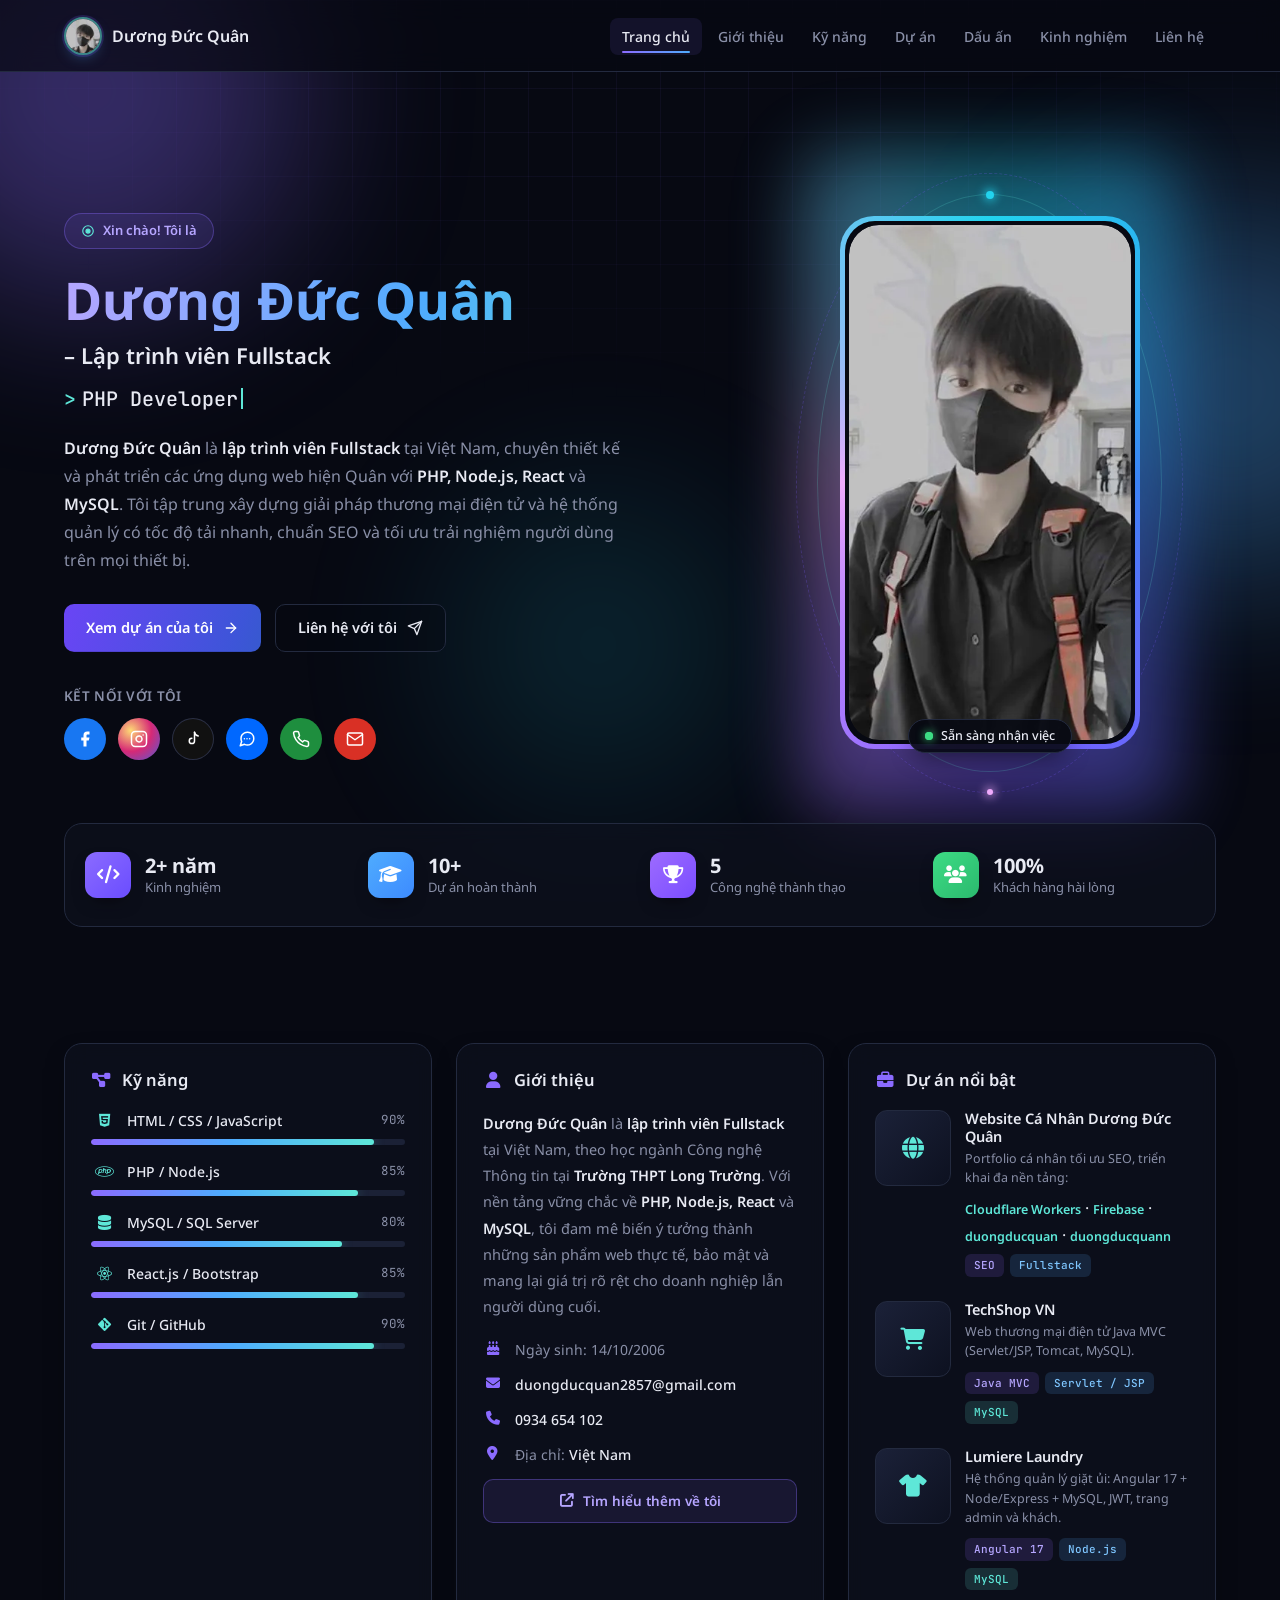
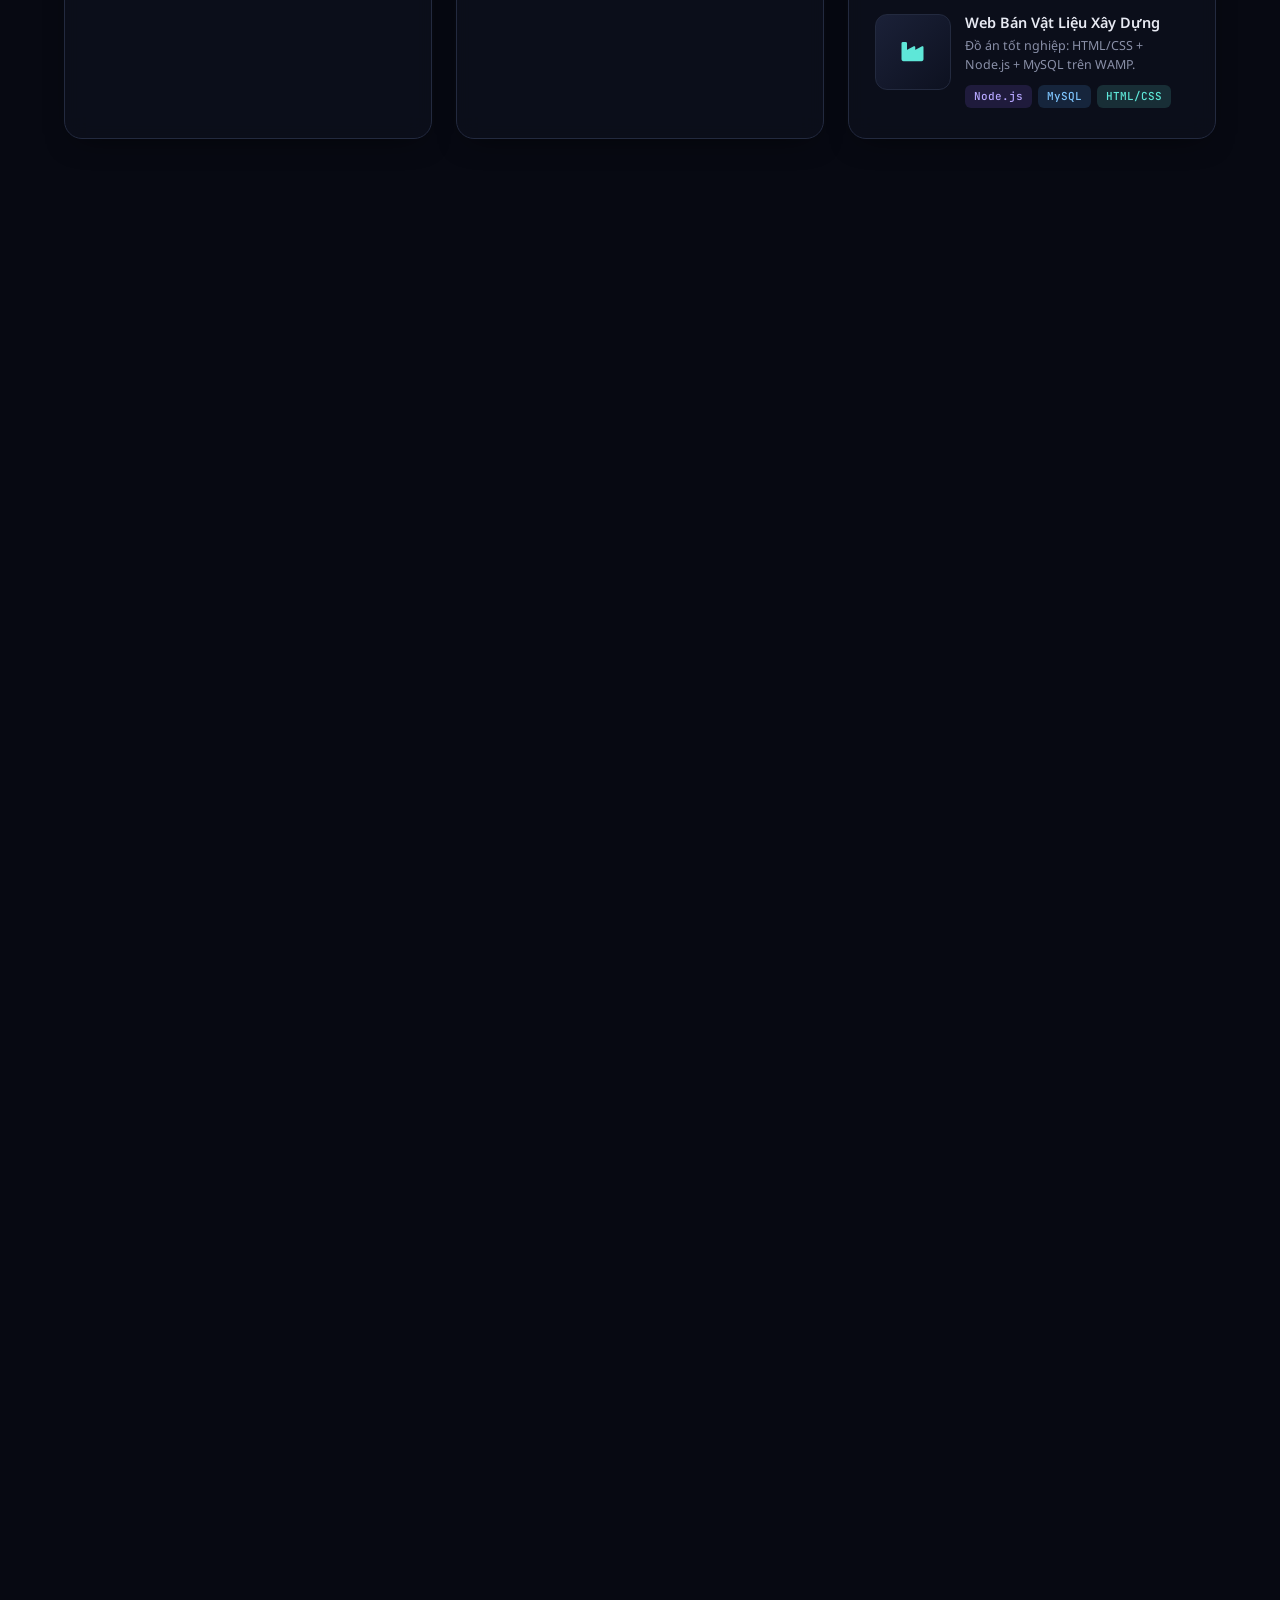
==== commit 711985d9: "Speed up time-to-content: faster preloader exit, snappier reveals, cached scrollHeight - Preloader r" ====
--- a/index.html
+++ b/index.html
@@ -230,7 +230,7 @@
 @font-face{font-family:'JetBrains Mono';font-style:normal;font-weight:400 500;font-display:swap;src:url('jetbrains-mono-latin-ext.woff2') format('woff2');unicode-range:U+0100-02BA, U+02BD-02C5, U+02C7-02CC, U+02CE-02D7, U+02DD-02FF, U+0304, U+0308, U+0329, U+1D00-1DBF, U+1E00-1E9F, U+1EF2-1EFF, U+2020, U+20A0-20AB, U+20AD-20C4, U+2113, U+2C60-2C7F, U+A720-A7FF}
 @font-face{font-family:'JetBrains Mono';font-style:normal;font-weight:400 500;font-display:swap;src:url('jetbrains-mono-vietnamese.woff2') format('woff2');unicode-range:U+0102-0103, U+0110-0111, U+0128-0129, U+0168-0169, U+01A0-01A1, U+01AF-01B0, U+0300-0301, U+0303-0304, U+0308-0309, U+0323, U+0329, U+1EA0-1EF9, U+20AB}
 @font-face{font-family:'JetBrains Mono';font-style:normal;font-weight:400 500;font-display:swap;src:url('jetbrains-mono-latin.woff2') format('woff2');unicode-range:U+0000-00FF, U+0131, U+0152-0153, U+02BB-02BC, U+02C6, U+02DA, U+02DC, U+0304, U+0308, U+0329, U+2000-206F, U+20AC, U+2122, U+2191, U+2193, U+2212, U+2215, U+FEFF, U+FFFD}
-@font-face{font-family:'Noto Sans';font-style:normal;font-weight:400 700;font-display:swap;src:url('noto-sans-latin-ext.woff2') format('woff2');unicode-range:U+0100-02BA, U+02BD-02C5, U+02C7-02CC, U+02CE-02D7, U+02DD-02FF, U+0304, U+0308, U+0329, U+1D00-1DBF, U+1E00-1E9F, U+1EF2-1EFF, U+2020, U+20A0-20AB, U+20AD-20C4, U+2113, U+2C60-2C7F, U+A720-A7FF}@font-face{font-family:'Noto Sans';font-style:normal;font-weight:400 700;font-display:swap;src:url('noto-sans-vietnamese.woff2') format('woff2');unicode-range:U+0102-0103, U+0110-0111, U+0128-0129, U+0168-0169, U+01A0-01A1, U+01AF-01B0, U+0300-0301, U+0303-0304, U+0308-0309, U+0323, U+0329, U+1EA0-1EF9, U+20AB}@font-face{font-family:'Noto Sans';font-style:normal;font-weight:400 700;font-display:swap;src:url('noto-sans-latin.woff2') format('woff2');unicode-range:U+0000-00FF, U+0131, U+0152-0153, U+02BB-02BC, U+02C6, U+02DA, U+02DC, U+0304, U+0308, U+0329, U+2000-206F, U+20AC, U+2122, U+2191, U+2193, U+2212, U+2215, U+FEFF, U+FFFD}:root{--bg-void: #070912;--bg-panel: #0f1320;--bg-panel-hi: #141a2b;--bg-input: #0b0f1c;--line: #232a3f;--violet: #8b6bff;--blue: #4facfe;--cyan: #5ee7d8;--text: #e8eaf3;--muted: #8a90a8;--lavender: #b6a6ff;--success: #3ddc84;--brand-violet: #7c5cff;--brand-blue: #5b8cff;--av-cyan: #22d3ee;--av-blue: #3b82f6;--av-violet: #7c5cff;--av-pink: #f0abfc;--grad-brand: linear-gradient(135deg,var(--violet),var(--blue));--grad-btn: linear-gradient(110deg,#6a45f5 0%,#3d55d8 45%,#0e7490 100%);--grad-line: linear-gradient(90deg,var(--violet),var(--blue),var(--cyan));--grad-text: linear-gradient(100deg,var(--lavender) 0%,var(--blue) 55%,var(--cyan) 100%);--glass-bg: rgba(15,19,32,.62);--glass-blur: 12px;--radius-sm: 8px;--radius: 12px;--radius-lg: 18px;--radius-xl: 26px;--radius-pill: 999px;--shadow-card: 0 10px 30px -14px rgba(0,0,0,.65);--shadow-glow: 0 22px 44px -16px rgba(124,92,255,.5),0 0 24px -6px rgba(79,172,254,.25);--shadow-btn: 0 12px 28px -8px rgba(106,69,245,.55);--ease: cubic-bezier(.22,1,.36,1);--ease-in-out: cubic-bezier(.65,0,.35,1);--dur-fast: .2s;--dur: .35s;--dur-reveal: .75s;--nav-h: 72px;--font-sans: 'Noto Sans',system-ui,-apple-system,'Segoe UI',Roboto,Arial,sans-serif;--font-mono: 'JetBrains Mono',ui-monospace,Consolas,'Courier New',monospace}*,*::before,*::after{box-sizing: border-box}html{scroll-behavior: smooth;-webkit-text-size-adjust: 100%}body{margin: 0;padding-top: var(--nav-h);background: var(--bg-void);color: var(--text);font-family: var(--font-sans);font-size: 1rem;line-height: 1.5;overflow-x: hidden;-webkit-font-smoothing: antialiased;text-rendering: optimizeLegibility}h1,h2,h3,h4{margin: 0 0 .5rem;font-weight: 600;line-height: 1.2}p{margin: 0 0 1rem}ul,ol{margin: 0;padding: 0;list-style: none}figure,blockquote{margin: 0}img,svg,picture{vertical-align: middle}a{color: var(--blue)}button,input,textarea{font: inherit;color: inherit;margin: 0}button{cursor: pointer}[hidden]{display: none !important}.mono{font-family: var(--font-mono)}.sr-only{position: absolute !important;width: 1px;height: 1px;padding: 0;margin: -1px;overflow: hidden;clip: rect(0,0,0,0);white-space: nowrap;border: 0}:focus-visible{outline: 2px solid var(--cyan);outline-offset: 3px;border-radius: 6px}.skip-link{position: fixed;left: 16px;top: -60px;z-index: 100;background: #fff;color: #070912;font-weight: 600;padding: 10px 16px;border-radius: 10px;text-decoration: none;transition: top .2s}.skip-link:focus{top: 12px}.row{--gx: 1.5rem;--gy: 0;display: flex;flex-wrap: wrap;margin-top: calc(-1 * var(--gy));margin-right: calc(-.5 * var(--gx));margin-left: calc(-.5 * var(--gx))}.row>*{flex-shrink: 0;width: 100%;max-width: 100%;padding-right: calc(var(--gx) * .5);padding-left: calc(var(--gx) * .5);margin-top: var(--gy)}.g-3{--gx: 1rem;--gy: 1rem}.g-4{--gx: 1.5rem;--gy: 1.5rem}.g-5{--gx: 3rem;--gy: 3rem}.col-12{flex: 0 0 auto;width: 100%}@media (min-width: 768px){.col-md-6{flex:0 0 auto;width: 50%}}@media (min-width: 992px){.col-lg-4{flex:0 0 auto;width: 33.33333%}.col-lg-5{flex: 0 0 auto;width: 41.66667%}.col-lg-6{flex: 0 0 auto;width: 50%}.col-lg-7{flex: 0 0 auto;width: 58.33333%}.d-lg-inline-flex{display: inline-flex !important}.d-lg-none{display: none !important}}.d-flex{display: flex !important}.d-none{display: none !important}.align-items-center{align-items: center !important}.flex-wrap{flex-wrap: wrap !important}.gap-2{gap: .5rem !important}.gap-3{gap: 1rem !important}.h-100{height: 100% !important}.mt-2{margin-top: .5rem !important}.mt-4{margin-top: 1.5rem !important}.mb-0{margin-bottom: 0 !important}.mb-4{margin-bottom: 1.5rem !important}.pb-4{padding-bottom: 1.5rem !important}.py-5{padding-top: 3rem !important;padding-bottom: 3rem !important}@media (min-width: 992px){.d-none.d-lg-inline-flex{display:inline-flex !important}}.fas,.fab{display: inline-block;width: 1.25em;text-align: center;font-style: normal;line-height: 1}.ico{width: 1.1em;height: 1.1em;flex: none;fill: none;stroke: currentColor;stroke-width: 2;stroke-linecap: round;stroke-linejoin: round}.ico-fill{fill: currentColor;stroke: none}body::before{content: "";position: fixed;inset: 0;pointer-events: none;z-index: 0;background-image: linear-gradient(rgba(139,107,255,.06) 1px,transparent 1px),linear-gradient(90deg,rgba(139,107,255,.06) 1px,transparent 1px);background-size: 44px 44px;-webkit-mask-image: radial-gradient(ellipse 80% 60% at 50% 0%,#000 30%,transparent 75%);mask-image: radial-gradient(ellipse 80% 60% at 50% 0%,#000 30%,transparent 75%)}.bg-fx{position: fixed;inset: 0;overflow: hidden;pointer-events: none;z-index: 0;contain: strict}.glow-orb{position: absolute;border-radius: 50%;filter: blur(90px);opacity: .35;will-change: transform;animation: orbFloat 26s var(--ease-in-out) infinite alternate}.orb-a{width: 420px;height: 420px;top: -120px;left: -120px;background: var(--violet)}.orb-b{width: 380px;height: 380px;top: 200px;right: -140px;background: var(--blue);animation-name: orbFloat2;animation-duration: 30s}.orb-c{width: 300px;height: 300px;top: 55%;left: 35%;background: var(--av-cyan);opacity: .14;animation-duration: 36s}@keyframes orbFloat{0%{transform: translate3d(0,0,0) scale(1)}50%{transform: translate3d(70px,50px,0) scale(1.08)}100%{transform: translate3d(-30px,90px,0) scale(.95)}}@keyframes orbFloat2{0%{transform: translate3d(0,0,0) scale(1)}50%{transform: translate3d(-80px,40px,0) scale(1.1)}100%{transform: translate3d(-20px,-50px,0) scale(.96)}}.container-xl-custom{max-width: 1200px;margin: 0 auto;padding: 0 24px;position: relative;z-index: 1}.scroll-progress{position: fixed;top: 0;left: 0;right: 0;height: 3px;z-index: 60;pointer-events: none}.scroll-progress span{display: block;height: 100%;background: var(--grad-line);transform: scaleX(0);transform-origin: left center;will-change: transform;box-shadow: 0 0 10px rgba(94,231,216,.5)}.site-header{position: fixed;top: 0;left: 0;right: 0;z-index: 50}.navbar-custom{position: relative}.navbar-custom::before{content: "";position: absolute;inset: 0;background: rgba(7,9,18,.72);-webkit-backdrop-filter: blur(14px);backdrop-filter: blur(14px);border-bottom: 1px solid var(--line);transform-origin: top center;transition: transform var(--dur) var(--ease),background-color var(--dur),box-shadow var(--dur)}.is-scrolled .navbar-custom::before{transform: scaleY(.86);background-color: rgba(7,9,18,.88);box-shadow: 0 10px 30px -12px rgba(0,0,0,.7)}.navbar-inner{position: relative;max-width: 1200px;height: var(--nav-h);margin: 0 auto;padding: 0 24px;display: flex;align-items: center;justify-content: space-between;transition: transform var(--dur) var(--ease)}.is-scrolled .navbar-inner{transform: translateY(-5px)}.brand{display: flex;align-items: center;gap: 10px;text-decoration: none}.brand-mark{width: 38px;height: 38px;border-radius: 50%;display: block;object-fit: cover;object-position: center 18%;border: 2px solid rgba(94,231,216,.55);box-shadow: 0 0 0 2px rgba(124,92,255,.18),0 6px 16px -8px rgba(79,172,254,.7);transition: transform var(--dur) var(--ease)}.is-scrolled .brand-mark{transform: scale(.9)}.brand-name{color: var(--text);font-weight: 600;font-size: 16px}.nav-right{display: flex;align-items: center;gap: 1rem}.nav-links{display: flex;gap: 4px;align-items: center}.nav-links a{position: relative;display: block;color: var(--muted);text-decoration: none;font-size: 14px;font-weight: 500;padding: 8px 12px;border-radius: 8px;transition: color var(--dur-fast),background-color var(--dur-fast)}.nav-links a:hover,.nav-links a.active{color: var(--text);background: rgba(139,107,255,.1)}.nav-links a::after{content: "";position: absolute;left: 12px;right: 12px;bottom: 2px;height: 2px;border-radius: 2px;background: linear-gradient(90deg,var(--violet),var(--blue));transform: scaleX(0);transform-origin: left;transition: transform var(--dur) var(--ease)}.nav-links a.active::after{transform: scaleX(1)}.nav-cv-mobile{display: none}.btn-cv{background: var(--grad-btn);background-size: 200% 100%;color: #fff;border: 0;padding: 9px 18px;border-radius: 9px;font-size: 14px;font-weight: 600;text-decoration: none;display: inline-flex;align-items: center;gap: 8px}.nav-toggle{display: none;width: 44px;height: 44px;align-items: center;justify-content: center;background: rgba(139,107,255,.1);border: 1px solid var(--line);border-radius: 10px;color: var(--text)}.bars,.bars::before,.bars::after{display: block;width: 20px;height: 2px;border-radius: 2px;background: currentColor;transition: transform var(--dur) var(--ease),background-color var(--dur-fast)}.bars{position: relative}.bars::before,.bars::after{content: "";position: absolute;left: 0}.bars::before{transform: translateY(-6px)}.bars::after{transform: translateY(6px)}.nav-toggle[aria-expanded="true"] .bars{background-color: transparent}.nav-toggle[aria-expanded="true"] .bars::before{transform: rotate(45deg)}.nav-toggle[aria-expanded="true"] .bars::after{transform: rotate(-45deg)}.hero{padding: 88px 0 56px;position: relative}.badge-hello{display: inline-flex;align-items: center;gap: 8px;background: rgba(139,107,255,.1);border: 1px solid rgba(139,107,255,.35);color: var(--lavender);font-size: 13px;font-weight: 600;padding: 7px 16px;border-radius: var(--radius-pill);margin-bottom: 22px}.badge-hello .ico{color: var(--cyan);width: 14px;height: 14px}.hero-title{margin: 0 0 14px}.hero-name{display: block;font-size: 52px;font-weight: 700;line-height: 1.1;background: var(--grad-text);-webkit-background-clip: text;background-clip: text;color: transparent;-webkit-text-fill-color: transparent;padding-bottom: .06em}.hero-sub{display: block;margin-top: 10px;font-size: 22px;font-weight: 600;color: var(--text);line-height: 1.3}.hero-role{font-family: var(--font-mono);font-size: 20px;color: var(--text);font-weight: 500;margin-bottom: 20px;min-height: 30px;white-space: nowrap}.role-prefix{color: var(--cyan);margin-right: 6px}.cursor{display: inline-block;width: 2px;height: 1.05em;margin-left: 3px;vertical-align: -3px;background: var(--cyan);animation: blink 1s step-end infinite}@keyframes blink{50%{opacity: 0}}.hero-desc{color: var(--muted);font-size: 16px;line-height: 1.75;max-width: 560px;margin-bottom: 30px}.hero-desc strong{color: var(--text);font-weight: 600}.hero-cta{display: flex;gap: 14px;flex-wrap: wrap;margin-bottom: 34px}.btn-primary-glow,.btn-outline-ghost{position: relative;display: inline-flex;align-items: center;justify-content: center;gap: 10px;padding: 12px 22px;border-radius: 10px;font-weight: 600;font-size: 14.5px;text-decoration: none;overflow: hidden;isolation: isolate}.btn-primary-glow{background: var(--grad-btn);background-size: 200% 100%;border: 0;color: #fff}.btn-outline-ghost{background: rgba(7,9,18,.35);border: 1px solid var(--line);color: var(--text)}.connect-label{color: var(--muted);font-size: 13.5px;margin-bottom: 12px;font-weight: 600;letter-spacing: .3px}.social-row{display: flex;gap: 12px;flex-wrap: wrap}.social-circle{--glow: 255,255,255;width: 42px;height: 42px;border-radius: 50%;display: flex;align-items: center;justify-content: center;color: #fff;font-size: 17px;text-decoration: none}.social-circle .ico{width: 18px;height: 18px}.sc-fb{background: #1877f2;--glow: 24,119,242}.sc-ig{background: radial-gradient(circle at 30% 30%,#feda75,#d62976,#4f5bd5);--glow: 214,41,118}.sc-tt{background: #111;--glow: 37,244,238;box-shadow: inset 0 0 0 1px #2a2f45}.sc-zl{background: #0068ff;--glow: 0,104,255}.sc-ph{background: #1e8e3e;--glow: 40,167,69}.sc-gm{background: #d93025;--glow: 217,48,37}.avatar-wrap{position: relative;display: flex;align-items: center;justify-content: center;padding: 56px 20px 64px}.avatar{--size: 300px;--ring: 5px;position: relative;width: var(--size);height: calc(var(--size) * 16 / 9);border-radius: 34px;isolation: isolate}.avatar-glow{position: absolute;inset: -12%;border-radius: 34px;z-index: -2;background: conic-gradient(from 0deg,var(--av-cyan),var(--av-blue),var(--av-violet),var(--av-pink),var(--av-cyan));filter: blur(36px);opacity: .45;will-change: transform,opacity;animation: breathe 5s ease-in-out infinite}@keyframes breathe{0%,100%{transform: scale(.94);opacity: .36}50%{transform: scale(1.04);opacity: .6}}.avatar-ring{position: absolute;inset: 0;border-radius: 34px;will-change: transform;animation: spin 8s linear infinite}.avatar-ring::before{content: "";position: absolute;inset: 0;border-radius: 34px;background: conic-gradient(from 0deg,var(--av-cyan),var(--av-blue),var(--av-violet),var(--av-pink),var(--av-cyan));animation: spin 2.4s linear infinite paused}.avatar:hover .avatar-ring::before{animation-play-state: running}@keyframes spin{to{transform: rotate(360deg)}}.avatar-photo{position: absolute;inset: var(--ring);z-index: 1;border-radius: 30px;padding: 4px;background: var(--bg-void)}.avatar-photo picture{display: block;width: 100%;height: 100%;border-radius: 30px;overflow: hidden}.avatar-photo img{display: block;width: 100%;height: 100%;border-radius: 30px;object-fit: cover;object-position: center;transition: transform .7s var(--ease)}.avatar:hover .avatar-photo img{transform: scale(1.05)}.avatar-orbit{position: absolute;border-radius: 50%;pointer-events: none;z-index: -1;border: 1px solid rgba(94,231,216,.2);animation: spin 18s linear infinite}.orbit-1{inset: calc(var(--size) * -.075)}.orbit-2{inset: calc(var(--size) * -.145);border-style: dashed;border-color: rgba(124,92,255,.25);animation-duration: 32s;animation-direction: reverse}.orbit-dot{position: absolute;top: -4px;left: 50%;width: 8px;height: 8px;margin-left: -4px;border-radius: 50%;background: var(--av-cyan);box-shadow: 0 0 10px 2px rgba(34,211,238,.8)}.orbit-2 .orbit-dot{top: auto;bottom: -3px;width: 6px;height: 6px;margin-left: -3px;background: var(--av-pink);box-shadow: 0 0 10px 2px rgba(240,171,252,.75)}.status-pill{position: absolute;left: 50%;bottom: -20px;z-index: 3;transform: translateX(-50%);display: flex;align-items: center;gap: 8px;white-space: nowrap;background: rgba(7,9,18,.9);border: 1px solid var(--line);padding: 7px 16px;border-radius: var(--radius-pill);font-size: 12.5px;font-weight: 500;box-shadow: 0 8px 24px -8px rgba(0,0,0,.7)}.status-dot{position: relative;width: 8px;height: 8px;border-radius: 50%;background: var(--success);box-shadow: 0 0 8px var(--success)}.status-dot::after{content: "";position: absolute;inset: 0;border-radius: 50%;background: var(--success);animation: ping 1.8s cubic-bezier(0,0,.2,1) infinite}@keyframes ping{75%,100%{transform: scale(2.6);opacity: 0}}.stats-bar{background: var(--glass-bg);border: 1px solid var(--line);border-radius: var(--radius-lg);padding: 28px 20px;margin: 10px 0 60px;display: grid;grid-template-columns: repeat(4,1fr);gap: 20px}.stat-item{display: flex;align-items: center;gap: 14px}.stat-icon{width: 46px;height: 46px;border-radius: 12px;flex: none;display: flex;align-items: center;justify-content: center;font-size: 18px;color: #fff}.stat-num{font-size: 20px;font-weight: 700;color: var(--text);line-height: 1.2}.counter{display: inline-block;font-variant-numeric: tabular-nums;text-align: right}.stat-label{font-size: 13px;color: var(--muted)}.panel{position: relative;height: 100%;padding: 26px;background: var(--glass-bg);border: 1px solid var(--line);border-radius: var(--radius-lg)}.js .reveal{--reveal-tr: opacity var(--dur-reveal) var(--ease) var(--d,0ms),translate var(--dur-reveal) var(--ease) var(--d,0ms),scale var(--dur-reveal) var(--ease) var(--d,0ms),filter var(--dur-reveal) var(--ease) var(--d,0ms);opacity: 0;transition: var(--reveal-tr)}.js .reveal[data-anim="fade-up"]{translate: 0 28px}.js .reveal[data-anim="fade-left"]{translate: 40px 0}.js .reveal[data-anim="fade-right"]{translate: -40px 0}.js .reveal[data-anim="zoom-in"]{scale: .9}.js .reveal[data-anim="blur-in"]{filter: blur(10px);scale: 1.03}.js .reveal[data-anim="split"],.js .reveal[data-anim="timeline"]{opacity: 1}.js .reveal.is-visible,.reveal-fallback .reveal{opacity: 1;translate: none;scale: none;filter: none}@media (max-width: 1199.98px){.avatar{--size:260px}}@media (max-width: 991.98px){.nav-toggle{display:inline-flex}.nav-links{position: absolute;top: calc(100%+8px);left: 16px;right: 16px;flex-direction: column;align-items: stretch;gap: 4px;padding: 12px;background: rgba(12,15,27,.97);border: 1px solid var(--line);border-radius: 16px;box-shadow: 0 24px 48px -16px rgba(0,0,0,.8);opacity: 0;visibility: hidden;transform: translateY(-10px) scale(.98);transform-origin: top center;transition: opacity .3s var(--ease),transform .3s var(--ease),visibility 0s linear .3s}.nav-links.is-open{opacity: 1;visibility: visible;transform: none;transition-delay: 0s}.nav-links li{opacity: 0;transform: translateY(-6px);transition: opacity .3s var(--ease),transform .3s var(--ease)}.nav-links.is-open li{opacity: 1;transform: none;transition-delay: calc(var(--i,0) * 40ms+60ms)}.nav-links a{padding: 12px 14px;font-size: 15.5px}.nav-links a::after{left: 14px;right: auto;width: 24px;bottom: 6px}.nav-cv-mobile{display: block;padding-top: 6px;margin-top: 4px;border-top: 1px solid var(--line)}.nav-cv-mobile .btn-cv{display: flex;justify-content: center;padding: 12px}.hero{padding-top: 56px}.hero-name{font-size: 38px}.stats-bar{grid-template-columns: repeat(2,1fr)}}@media (max-width: 767.98px){.glow-orb{filter:blur(60px);opacity: .25;animation: none}.orb-a{width: 260px;height: 260px}.orb-b{width: 240px;height: 240px}.orb-c{display: none}}@media (max-width: 575.98px){.container-xl-custom,.navbar-inner{padding-left:16px;padding-right: 16px}.hero-name{font-size: 34px}.hero-sub{font-size: 18px}.hero-role{font-size: 17px}.avatar{--size: 230px}.avatar-wrap{padding: 40px 10px 56px}.stats-bar{grid-template-columns: 1fr}}@media (prefers-reduced-motion:reduce){html{scroll-behavior: auto}*,*::before,*::after{animation-duration: .01ms !important;animation-iteration-count: 1 !important;transition-duration: .01ms !important;transition-delay: 0s !important}.js .reveal{opacity: 1 !important;translate: none !important;scale: none !important;filter: none !important}}.npd-preloader{--pl-bg-1: #050816;--pl-bg-2: #0B1120;--pl-primary: #2563EB;--pl-secondary: #06B6D4;--pl-accent: #38BDF8;--pl-text: #FFFFFF;--pl-muted: #94A3B8;position: fixed;inset: 0;width: 100vw;height: 100vh;height: 100dvh;z-index: 99999;display: flex;align-items: center;justify-content: center;background: radial-gradient(circle at 50% 42%,rgba(37,99,235,.16) 0%,rgba(6,182,212,.06) 36%,transparent 72%),linear-gradient(160deg,var(--pl-bg-1) 0%,var(--pl-bg-2) 100%);color: var(--pl-text);font-family: var(--font-sans);overflow: hidden;user-select: none;-webkit-user-select: none;isolation: isolate;will-change: transform,opacity;transition: transform .5s cubic-bezier(.76,0,.24,1),opacity .4s cubic-bezier(.22,1,.36,1),visibility 0s linear .55s}html:not(.js) .npd-preloader,html.reveal-fallback .npd-preloader{display: none !important}html.is-preloading,html.is-preloading body{overflow: hidden !important}.npd-preloader.is-complete .npd-pl-logo-box{transform: scale(1.06);filter: drop-shadow(0 0 38px rgba(56,189,248,.92))}.npd-preloader.is-complete .npd-pl-progress-fill{box-shadow: 0 0 26px rgba(56,189,248,.95),0 0 48px rgba(6,182,212,.6)}.npd-preloader.is-exiting{transform: translate3d(0,-102%,0);opacity: 0;visibility: hidden;pointer-events: none}.npd-preloader::after{content: "";position: absolute;left: 0;right: 0;bottom: 0;height: 2px;background: linear-gradient(90deg,transparent,var(--pl-primary),var(--pl-secondary),var(--pl-accent),transparent);box-shadow: 0 0 24px var(--pl-accent);opacity: .85}.npd-pl-grid{position: absolute;inset: 0;pointer-events: none;z-index: 0;background-image: linear-gradient(rgba(56,189,248,.055) 1px,transparent 1px),linear-gradient(90deg,rgba(56,189,248,.055) 1px,transparent 1px);background-size: 48px 48px;-webkit-mask-image: radial-gradient(circle at 50% 48%,#000 18%,transparent 74%);mask-image: radial-gradient(circle at 50% 48%,#000 18%,transparent 74%)}.npd-pl-glow{position: absolute;width: min(540px,88vw);height: min(540px,88vw);border-radius: 50%;background: radial-gradient(circle,rgba(37,99,235,.22) 0%,rgba(6,182,212,.11) 42%,transparent 70%);filter: blur(48px);pointer-events: none;z-index: 0;animation: npdGlowPulse 4.2s ease-in-out infinite alternate}@keyframes npdGlowPulse{0%{transform: scale(.92);opacity: .65}100%{transform: scale(1.08);opacity: 1}}.npd-pl-particles{position: absolute;inset: 0;pointer-events: none;z-index: 1;overflow: hidden;contain: strict}.npd-pl-particle{position: absolute;left: var(--x,50%);top: var(--y,50%);width: var(--s,3px);height: var(--s,3px);border-radius: 50%;background: var(--c,#38BDF8);box-shadow: 0 0 10px var(--c,#38BDF8);opacity: 0;will-change: transform,opacity;animation: npdParticleFloat var(--d,7s) ease-in-out var(--dl,0s) infinite}@keyframes npdParticleFloat{0%{transform: translate3d(0,18px,0) scale(.6);opacity: 0}30%{opacity: var(--o,.65)}70%{opacity: var(--o,.65)}100%{transform: translate3d(var(--tx,14px),var(--ty,-64px),0) scale(1.1);opacity: 0}}.npd-pl-content{position: relative;z-index: 2;width: min(500px,90vw);padding: 34px 26px 30px;display: flex;flex-direction: column;align-items: center;text-align: center;background: rgba(11,17,32,.46);border: 1px solid rgba(56,189,248,.16);border-radius: 26px;box-shadow: 0 26px 64px -20px rgba(0,0,0,.85),inset 0 1px 0 rgba(255,255,255,.08);-webkit-backdrop-filter: blur(16px);backdrop-filter: blur(16px)}.npd-pl-content::before{content: "";position: absolute;top: -1px;left: 18%;right: 18%;height: 1px;background: linear-gradient(90deg,transparent,rgba(56,189,248,.75),transparent)}.npd-pl-logo-wrap{position: relative;width: 136px;height: 136px;display: flex;align-items: center;justify-content: center;margin-bottom: 24px;opacity: 0;transform: scale(.7);filter: blur(10px);animation: npdLogoReveal .95s cubic-bezier(.22,1,.36,1) .08s forwards}@keyframes npdLogoReveal{to{opacity: 1;transform: scale(1);filter: blur(0)}}.npd-pl-ring-svg{position: absolute;inset: 0;width: 100%;height: 100%;overflow: visible;pointer-events: none}.npd-pl-ring-outer{transform-origin: 50% 50%;animation: npdSpin 9s linear infinite}.npd-pl-ring-inner{transform-origin: 50% 50%;animation: npdSpinRev 14s linear infinite}@keyframes npdSpin{to{transform: rotate(360deg)}}@keyframes npdSpinRev{to{transform: rotate(-360deg)}}.npd-pl-logo-box{position: relative;width: 96px;height: 96px;border-radius: 50%;padding: 3px;background: linear-gradient(135deg,var(--pl-primary),var(--pl-secondary),var(--pl-accent));box-shadow: 0 0 28px -4px rgba(6,182,212,.55),0 10px 26px -8px rgba(0,0,0,.85);overflow: hidden;transition: transform .5s var(--ease),filter .5s var(--ease);animation: npdLogoPulse 3s ease-in-out infinite}@keyframes npdLogoPulse{0%,100%{box-shadow: 0 0 24px -4px rgba(6,182,212,.5),0 0 0 0 rgba(56,189,248,0)}50%{box-shadow: 0 0 36px 2px rgba(56,189,248,.75),0 0 0 6px rgba(56,189,248,.09)}}.npd-pl-logo-inner{position: relative;width: 100%;height: 100%;border-radius: 50%;overflow: hidden;background: var(--pl-bg-1);display: flex;align-items: center;justify-content: center}.npd-pl-logo-img{width: 100%;height: 100%;object-fit: cover;object-position: center 18%;display: block;border-radius: 50%}.npd-pl-monogram{display: none;font-weight: 800;font-size: 26px;letter-spacing: 1.5px;background: linear-gradient(135deg,#FFFFFF 0%,var(--pl-accent) 55%,var(--pl-secondary) 100%);-webkit-background-clip: text;background-clip: text;color: transparent}.npd-pl-logo-box.is-fallback .npd-pl-logo-img{display: none}.npd-pl-logo-box.is-fallback .npd-pl-monogram{display: block}.npd-pl-logo-inner::after{content: "";position: absolute;top: -20%;left: -130%;width: 75%;height: 140%;background: linear-gradient(90deg,transparent,rgba(255,255,255,.5),rgba(56,189,248,.35),transparent);transform: skewX(-25deg);pointer-events: none;animation: npdLightSweep 2.7s cubic-bezier(.4,0,.2,1) .55s infinite}@keyframes npdLightSweep{0%{left: -130%}48%,100%{left: 165%}}.npd-pl-brand{margin: 0 0 8px;font-size: clamp(21px,4.5vw,27px);font-weight: 700;letter-spacing: .14em;text-transform: uppercase;color: var(--pl-text);line-height: 1.25;display: flex;flex-wrap: wrap;justify-content: center;gap: .28em}.npd-pl-word{display: inline-flex}.npd-pl-char{display: inline-block;opacity: 0;transform: translate3d(0,16px,0);animation: npdCharReveal .55s cubic-bezier(.22,1,.36,1) calc(var(--ci,0) * 32ms + 180ms) forwards}.npd-pl-char.is-accent{background: linear-gradient(135deg,#FFFFFF 15%,var(--pl-accent) 60%,var(--pl-secondary) 100%);-webkit-background-clip: text;background-clip: text;color: transparent}@keyframes npdCharReveal{to{opacity: 1;transform: translate3d(0,0,0)}}.npd-pl-subtitle{margin: 0 0 26px;font-family: var(--font-mono);font-size: clamp(10px,2.3vw,11.5px);font-weight: 600;letter-spacing: .2em;text-transform: uppercase;color: var(--pl-muted);opacity: 0;transform: translate3d(0,10px,0);animation: npdCharReveal .65s cubic-bezier(.22,1,.36,1) .55s forwards}.npd-pl-subtitle .sep{color: var(--pl-secondary);margin: 0 6px;font-weight: 700}.npd-pl-progress-wrap{width: 100%;max-width: 370px;opacity: 0;transform: translate3d(0,12px,0);animation: npdCharReveal .65s cubic-bezier(.22,1,.36,1) .68s forwards}.npd-pl-meta-top{display: flex;align-items: center;justify-content: space-between;gap: 10px;margin-bottom: 9px;font-family: var(--font-mono);font-size: 11px;letter-spacing: .13em;text-transform: uppercase}.npd-pl-init{color: var(--pl-accent);font-weight: 600;display: inline-flex;align-items: center;gap: 7px}.npd-pl-init-dot{width: 6px;height: 6px;border-radius: 50%;background: var(--pl-secondary);box-shadow: 0 0 8px var(--pl-secondary);animation: ping 1.6s cubic-bezier(0,0,.2,1) infinite}.npd-pl-pct-box{color: var(--pl-text);font-weight: 700;font-variant-numeric: tabular-nums;letter-spacing: .08em}.npd-pl-pct-box .br{color: var(--pl-secondary);font-weight: 500}.npd-pl-pct-val{color: var(--pl-accent);text-shadow: 0 0 12px rgba(56,189,248,.6)}.npd-pl-bar{position: relative;width: 100%;height: 6px;border-radius: 999px;background: rgba(148,163,184,.15);border: 1px solid rgba(56,189,248,.16);overflow: hidden;box-shadow: inset 0 1px 2px rgba(0,0,0,.6)}.npd-pl-progress-fill{position: relative;width: 100%;height: 100%;border-radius: 999px;background: linear-gradient(90deg,var(--pl-primary) 0%,var(--pl-secondary) 55%,var(--pl-accent) 100%);box-shadow: 0 0 16px rgba(6,182,212,.75);transform: scaleX(0);transform-origin: left center;will-change: transform;transition: box-shadow .3s ease}.npd-pl-progress-fill::after{content: "";position: absolute;inset: 0;background: linear-gradient(90deg,transparent 0%,rgba(255,255,255,.78) 50%,transparent 100%);transform: translateX(-100%);animation: npdBarShimmer 1.35s linear infinite}@keyframes npdBarShimmer{to{transform: translateX(100%)}}.npd-pl-status-row{margin-top: 14px;min-height: 20px;display: flex;align-items: center;justify-content: center}.npd-pl-status{font-family: var(--font-mono);font-size: 11.5px;font-weight: 500;letter-spacing: .14em;text-transform: uppercase;color: var(--pl-muted);transition: opacity .2s ease,transform .2s ease,color .25s ease}.npd-pl-status.is-switching{opacity: 0;transform: translateY(4px)}.npd-pl-status.is-welcome{color: var(--pl-accent);font-weight: 700;letter-spacing: .26em;text-shadow: 0 0 16px rgba(56,189,248,.8)}.site-header,#main{transition: opacity .75s cubic-bezier(.22,1,.36,1),transform .75s cubic-bezier(.22,1,.36,1)}html.preloader-done .hero .badge-hello{animation: npdHeroItemIn .65s var(--ease) .05s both}html.preloader-done .hero .hero-title{animation: npdHeroItemIn .7s var(--ease) .14s both}html.preloader-done .hero .hero-role{animation: npdHeroItemIn .7s var(--ease) .23s both}html.preloader-done .hero .hero-desc{animation: npdHeroItemIn .7s var(--ease) .32s both}html.preloader-done .hero .hero-cta{animation: npdHeroItemIn .7s var(--ease) .41s both}html.preloader-done .hero .avatar-wrap{animation: npdHeroItemIn .8s var(--ease) .2s both}@keyframes npdHeroItemIn{from{opacity: 0;transform: translate3d(0,22px,0)}to{opacity: 1;transform: translate3d(0,0,0)}}@media (max-width: 767.98px){.npd-pl-content{padding:28px 20px 24px;border-radius: 22px}.npd-pl-logo-wrap{width: 118px;height: 118px;margin-bottom: 20px}.npd-pl-logo-box{width: 84px;height: 84px}.npd-pl-particle:nth-child(n+11){display: none}.npd-pl-glow{filter: blur(34px)}}@media (max-width: 479.98px){.npd-pl-brand{letter-spacing:.1em}.npd-pl-subtitle{letter-spacing: .12em;font-size: 9.8px;margin-bottom: 22px}.npd-pl-meta-top{font-size: 10px}}@media (prefers-reduced-motion:reduce){.npd-preloader{transition: opacity .25s ease !important;transform: none !important}.npd-pl-logo-wrap,.npd-pl-char,.npd-pl-subtitle,.npd-pl-progress-wrap{opacity: 1 !important;transform: none !important;filter: none !important;animation: none !important}.npd-pl-particles,.npd-pl-logo-inner::after,.npd-pl-progress-fill::after{display: none !important}}.panel{-webkit-backdrop-filter:blur(var(--glass-blur)) saturate(120%);backdrop-filter:blur(var(--glass-blur)) saturate(120%);box-shadow:var(--shadow-card);transition:transform var(--dur) var(--ease),box-shadow var(--dur) var(--ease),border-color var(--dur)}.js .panel.reveal{transition:var(--reveal-tr),transform var(--dur) var(--ease),box-shadow var(--dur) var(--ease),border-color var(--dur)}.panel::before{content:"";position:absolute;inset:-1px;border-radius:inherit;padding:1px;background:linear-gradient(135deg,rgba(139,107,255,.95),rgba(79,172,254,.55) 45%,rgba(94,231,216,.9));-webkit-mask:linear-gradient(#000 0 0) content-box,linear-gradient(#000 0 0);-webkit-mask-composite:xor;mask-composite:exclude;opacity:0;transition:opacity var(--dur) var(--ease);pointer-events:none}@media (hover:hover) and (pointer:fine){.panel:hover{transform:translateY(-6px);box-shadow:var(--shadow-glow);border-color:transparent}.panel:hover::before{opacity:1}}.stats-bar{-webkit-backdrop-filter:blur(var(--glass-blur));backdrop-filter:blur(var(--glass-blur))}.stat-icon{box-shadow:0 8px 18px -8px rgba(0,0,0,.6)}.panel-head{display:flex;align-items:center;justify-content:space-between;margin-bottom:20px}.panel-title{display:flex;align-items:center;gap:10px;font-size:16.5px;font-weight:600;margin:0;color:var(--text)}.panel-title i{color:var(--violet)}.panel-link{color:var(--blue);font-size:13px;text-decoration:none;font-weight:600}.panel-link:hover{color:var(--cyan)}.skill-row{margin-bottom:16px}.skill-row:last-child{margin-bottom:0}.skill-top{display:flex;align-items:center;gap:10px;margin-bottom:8px}.skill-icon{width:26px;text-align:center;color:var(--cyan);font-size:15px}.skill-name{flex:1;font-size:14px;font-weight:500}.skill-pct{font-family:var(--font-mono);font-size:12.5px;color:var(--muted);font-variant-numeric:tabular-nums;min-width:4ch;text-align:right}.skill-track{height:6px;background:#1b2136;border-radius:99px;overflow:hidden}.skill-fill{height:100%;width:var(--w,0%);border-radius:99px;background:var(--grad-line);box-shadow:0 0 12px rgba(94,231,216,.35);transform-origin:left center;transition:transform 1.3s var(--ease) var(--d,0ms)}.js .skill-fill{transform:scaleX(0)}.js .skill-row.is-animated .skill-fill,.reveal-fallback .skill-fill{transform:scaleX(1)}.about-text{color:var(--muted);font-size:14.5px;line-height:1.8;margin-bottom:20px}.about-text b{color:var(--text);font-weight:600}.info-row{display:flex;align-items:flex-start;gap:12px;margin-bottom:14px;font-size:14px}.info-row i{width:20px;color:var(--violet);margin-top:2px}.info-row span{color:var(--muted)}.info-row a{color:var(--text);text-decoration:none;font-weight:500;word-break:break-word;transition:color var(--dur-fast)}.info-row a:hover{color:var(--cyan)}.btn-more{position:relative;overflow:hidden;isolation:isolate;width:100%;background:rgba(139,107,255,.1);border:1px solid rgba(139,107,255,.35);color:var(--lavender);padding:11px;border-radius:10px;font-size:13.5px;font-weight:600;display:flex;align-items:center;justify-content:center;gap:8px;text-decoration:none;transition:background-color var(--dur),color var(--dur),border-color var(--dur)}.btn-more:hover{background:rgba(139,107,255,.2);border-color:rgba(139,107,255,.6);color:#fff}.project-card{display:flex;gap:14px;margin-bottom:20px}.project-card:last-child{margin-bottom:0}.project-thumb{width:76px;height:76px;border-radius:12px;flex:none;background:linear-gradient(135deg,#1b2138,#0d1120);border:1px solid var(--line);display:flex;align-items:center;justify-content:center;font-size:22px;color:var(--cyan);transition:transform var(--dur) var(--ease),box-shadow var(--dur),border-color var(--dur)}.project-card:hover .project-thumb{transform:rotate(-4deg) scale(1.05);border-color:rgba(94,231,216,.4);box-shadow:0 0 22px -4px rgba(94,231,216,.45)}.project-name{font-size:14.5px;font-weight:600;margin-bottom:4px}.project-desc{font-size:12.5px;color:var(--muted);line-height:1.55;margin-bottom:8px}.project-actions a{display:inline-flex;align-items:center;gap:8px;font-size:12.5px;color:var(--cyan);text-decoration:none;font-weight:600;padding:4px 0}.project-actions a:hover{color:#a3fcff}.tag{display:inline-block;font-size:11px;font-family:var(--font-mono);font-weight:500;padding:3px 9px;border-radius:6px;margin-right:6px;margin-bottom:4px}.tag-lg{font-size:13px;padding:7px 14px;margin:0;transition:transform var(--dur) var(--ease)}.tag-lg:hover{transform:translateY(-2px)}.tag-php{background:rgba(139,107,255,.15);color:var(--lavender)}.tag-sql{background:rgba(79,172,254,.15);color:#7fc6ff}.tag-bs{background:rgba(94,231,216,.15);color:var(--cyan)}.tag-jq{background:rgba(255,154,158,.15);color:#ffb3b6}.quote-band{border:1px solid var(--line);border-radius:var(--radius-lg);padding:36px 30px;text-align:center;background:linear-gradient(135deg,rgba(139,107,255,.08),rgba(79,172,254,.05));margin:70px 0 0}.quote-band .fa-quote-left,.quote-band .fa-quote-right{color:var(--violet);font-size:22px;opacity:.7}.quote-text{font-size:18px;font-weight:500;margin:8px 0;color:var(--text)}.quote-text p{margin:0}.quote-text .hl{color:var(--cyan);font-weight:600}section{scroll-margin-top:calc(var(--nav-h)+16px)}.section-label{font-family:var(--font-mono);font-size:12.5px;color:var(--cyan);letter-spacing:1.5px;text-transform:uppercase;margin-bottom:8px;display:block}.section-heading{position:relative;font-size:28px;font-weight:700;margin-bottom:36px;padding-bottom:14px}.section-intro{color:var(--muted);font-size:15px;line-height:1.75;max-width:780px;margin:-18px 0 32px}.section-intro strong{color:var(--text);font-weight:600}.moment-card{display:flex;flex-direction:column;padding:18px}.moment-figure{margin:0;display:flex;flex-direction:column;height:100%}.moment-media{position:relative;display:block;border-radius:13px;overflow:hidden;background:#0b0f1c;border:1px solid var(--line);margin-bottom:16px;text-decoration:none}.moment-media picture,.moment-media img{display:block;width:100%;height:auto}.moment-media img{object-fit:cover;object-position:center 20%;aspect-ratio:3/4;transition:filter .4s var(--ease)}.moment-img-top{object-position:center 22% !important}.moment-img-top-left{object-position:left top !important}.moment-card:hover .moment-media img{filter:brightness(1.08)}.moment-badge{position:absolute;top:12px;left:12px;z-index:2;display:inline-flex;align-items:center;gap:6px;padding:5px 11px;border-radius:var(--radius-pill);background:rgba(7,9,18,.84);border:1px solid rgba(139,107,255,.45);-webkit-backdrop-filter:blur(8px);backdrop-filter:blur(8px);color:var(--cyan);font-family:var(--font-mono);font-size:11.5px;font-weight:500}.moment-zoom{position:absolute;right:12px;bottom:12px;z-index:2;width:34px;height:34px;border-radius:10px;display:grid;place-items:center;background:rgba(7,9,18,.82);border:1px solid var(--line);color:var(--text);font-size:13px;opacity:0;transform:translateY(6px);transition:opacity var(--dur) var(--ease),transform var(--dur) var(--ease),border-color var(--dur)}.moment-card:hover .moment-zoom,.moment-media:focus-visible .moment-zoom{opacity:1;transform:none;border-color:var(--cyan);color:var(--cyan)}.moment-body{display:flex;flex-direction:column;flex:1;padding:2px 4px 4px}.moment-title{font-size:16px;font-weight:600;color:var(--text);margin:0 0 8px;line-height:1.35}.moment-desc{font-size:13.5px;color:var(--muted);line-height:1.7;margin:0 0 14px;flex:1}.moment-desc strong{color:var(--text);font-weight:600}.moment-meta{display:flex;flex-wrap:wrap;gap:6px;margin-top:auto}.lightbox{position:fixed;inset:0;z-index:90;display:grid;place-items:center;padding:24px;background:rgba(5,7,14,.88);-webkit-backdrop-filter:blur(10px);backdrop-filter:blur(10px);opacity:0;transition:opacity .22s var(--ease)}.lightbox.is-open{opacity:1}.lightbox-inner{position:relative;max-width:min(960px,94vw);max-height:88vh;background:var(--bg-panel);border:1px solid var(--line);border-radius:16px;padding:14px;box-shadow:0 30px 70px rgba(0,0,0,.85);text-align:center}.lightbox-inner img{display:block;max-width:100%;max-height:74vh;width:auto;height:auto;margin:0 auto;border-radius:10px}.lightbox-cap{color:var(--text);font-size:14px;margin:12px 6px 2px;line-height:1.5}.lightbox-close{position:absolute;top:-14px;right:-14px;width:38px;height:38px;border-radius:50%;border:1px solid var(--line);background:var(--bg-panel-hi);color:var(--text);display:grid;place-items:center;font-size:18px;line-height:1;box-shadow:0 8px 20px rgba(0,0,0,.6)}.lightbox-close:hover{border-color:var(--cyan);color:var(--cyan)}.section-heading::after{content:"";position:absolute;left:0;bottom:0;width:72px;height:3px;border-radius:3px;background:var(--grad-line);transform-origin:left center;transition:transform .9s var(--ease) .35s}.js .section-heading::after{transform:scaleX(0)}.js .section-heading.is-visible::after,.reveal-fallback .section-heading::after{transform:scaleX(1)}.split-word{display:inline-block;overflow:hidden;vertical-align:top;padding-top:.18em;margin-top:-.18em}.split-inner{display:inline-block;translate:0 110%;transition:translate .8s var(--ease) calc(var(--i,0) * 90ms)}.is-visible .split-inner,.reveal-fallback .split-inner{translate:none}.timeline{position:relative;padding-left:26px}.timeline::before{content:"";position:absolute;left:6px;top:4px;bottom:4px;width:2px;background:linear-gradient(var(--violet),var(--blue),var(--cyan));transform-origin:top center;transition:transform 1.4s var(--ease) .1s}.js .timeline::before{transform:scaleY(0)}.js .timeline.is-visible::before,.reveal-fallback .timeline::before{transform:scaleY(1)}.tl-item{position:relative;padding-bottom:26px}.tl-item:last-child{padding-bottom:0}.js .tl-item{opacity:0;translate:-16px 0;transition:opacity .6s var(--ease) calc(var(--i,0) * 220ms+300ms),translate .6s var(--ease) calc(var(--i,0) * 220ms+300ms)}.js .timeline.is-visible .tl-item,.reveal-fallback .tl-item{opacity:1;translate:none}.tl-dot{position:absolute;left:-26px;top:2px;width:14px;height:14px;border-radius:50%;background:var(--bg-void);border:2px solid var(--violet);box-shadow:0 0 0 4px rgba(139,107,255,.12),0 0 12px rgba(139,107,255,.5);transition:scale .5s cubic-bezier(.34,1.56,.64,1) calc(var(--i,0) * 220ms+300ms)}.js .tl-item .tl-dot{scale:0}.js .timeline.is-visible .tl-dot,.reveal-fallback .tl-dot{scale:1}.tl-item:first-child .tl-dot{border-color:var(--cyan);box-shadow:0 0 0 4px rgba(94,231,216,.12),0 0 14px rgba(94,231,216,.6)}.tl-time{font-family:var(--font-mono);font-size:12px;color:var(--muted);margin-bottom:3px}.tl-title{font-size:14.5px;font-weight:600;margin-bottom:4px}.tl-desc{font-size:13px;color:var(--muted);line-height:1.6;margin:0}.btn-primary-glow,.btn-cv{background-position:0% 50%;transition:background-position .6s var(--ease),transform var(--dur) var(--ease),box-shadow var(--dur) var(--ease)}.btn-primary-glow:hover,.btn-cv:hover{background-position:100% 50%;transform:translateY(-2px);box-shadow:var(--shadow-btn);color:#fff}.btn-outline-ghost{transition:border-color var(--dur),color var(--dur),transform var(--dur) var(--ease),background-color var(--dur)}.btn-outline-ghost:hover{border-color:var(--violet);color:var(--lavender);background:rgba(139,107,255,.08);transform:translateY(-2px)}.btn-primary-glow:active,.btn-outline-ghost:active,.btn-cv:active{transform:translateY(0) scale(.98)}.btn-arrow,.btn-icon-down{transition:transform var(--dur) var(--ease)}a:hover>.btn-arrow,button:hover .btn-arrow{transform:translateX(4px)}a:hover>.btn-icon-down{transform:translateY(2px)}.ripple{position:absolute;z-index:-1;border-radius:50%;pointer-events:none;background:rgba(255,255,255,.35);transform:scale(0);animation:ripple .65s var(--ease) forwards}.btn-outline-ghost .ripple,.btn-more .ripple{background:rgba(139,107,255,.35)}@keyframes ripple{to{transform:scale(1);opacity:0}}.social-circle{transition:transform var(--dur) var(--ease),box-shadow var(--dur) var(--ease)}@media (hover:hover){.social-circle:hover{transform:translateY(-3px) scale(1.12) rotate(-8deg);box-shadow:0 0 0 4px rgba(var(--glow),.18),0 8px 24px rgba(var(--glow),.55);color:#fff}}.social-circle:focus-visible{box-shadow:0 0 0 4px rgba(var(--glow),.35)}.field{position:relative}.field-input{display:block;width:100%;min-height:56px;padding:24px 14px 8px;border:1px solid transparent;border-radius:var(--radius);background:linear-gradient(var(--bg-input),var(--bg-input)) padding-box,linear-gradient(var(--line),var(--line)) border-box;color:var(--text);font-size:15px;line-height:1.5;outline:none;transition:box-shadow var(--dur) var(--ease);-webkit-appearance:none;appearance:none}textarea.field-input{min-height:132px;resize:vertical;padding-top:28px}.field-input:hover{background:linear-gradient(var(--bg-input),var(--bg-input)) padding-box,linear-gradient(#323a56,#323a56) border-box}.field-input:focus{background:linear-gradient(var(--bg-input),var(--bg-input)) padding-box,linear-gradient(120deg,var(--violet),var(--blue),var(--cyan)) border-box;box-shadow:0 0 0 4px rgba(124,92,255,.18)}.field-label{position:absolute;left:15px;top:17px;color:var(--muted);font-size:15px;line-height:1.4;pointer-events:none;transform-origin:left top;transition:transform var(--dur) var(--ease),color var(--dur)}.field-input:focus+.field-label,.field-input:not(:placeholder-shown)+.field-label{transform:translateY(-10px) scale(.78);color:var(--lavender)}.field-input:-webkit-autofill{-webkit-text-fill-color:var(--text);-webkit-box-shadow:0 0 0 1000px var(--bg-input) inset;caret-color:var(--text)}.field.is-invalid .field-input{background:linear-gradient(var(--bg-input),var(--bg-input)) padding-box,linear-gradient(#ff6b81,#ff6b81) border-box}.field.is-invalid .field-label{color:#ff9aa9}.form-actions{display:flex;align-items:center;flex-wrap:wrap;gap:14px}.btn-submit{display:inline-grid;place-items:center;min-width:180px}.btn-submit:disabled{cursor:default}.btn-state{grid-area:1 / 1;display:inline-flex;align-items:center;gap:10px;transition:opacity .25s var(--ease),transform .35s var(--ease)}.btn-state-loading,.btn-state-success{opacity:0;transform:translateY(12px)}.btn-submit.is-loading .btn-state-idle,.btn-submit.is-success .btn-state-idle{opacity:0;transform:translateY(-12px)}.btn-submit.is-loading .btn-state-loading{opacity:1;transform:none}.btn-submit.is-success .btn-state-success{opacity:1;transform:none}.btn-submit.is-success{background:linear-gradient(110deg,#15803d,#0f766e)}.spinner{width:16px;height:16px;border-radius:50%;border:2px solid rgba(255,255,255,.35);border-top-color:#fff;animation:spin .7s linear infinite}.form-status{margin:0;font-size:13.5px;color:var(--muted);min-height:1.4em}.form-status.is-success{color:var(--success)}.form-status.is-error{color:#ff9aa9}.site-footer{border-top:1px solid rgba(255,255,255,.1);margin-top:80px;padding:34px 0;position:relative;z-index:1}.footer-inner{display:flex;align-items:center;justify-content:space-between;flex-wrap:wrap;gap:14px}.footer-text{color:var(--muted);font-size:13px;margin:0}.footer-social{display:flex;gap:6px}.footer-social a{display:inline-flex;align-items:center;justify-content:center;width:38px;height:38px;border-radius:10px;color:var(--muted);text-decoration:none;transition:color var(--dur-fast),background-color var(--dur-fast),transform var(--dur) var(--ease)}.footer-social a:hover{color:var(--cyan);background:rgba(94,231,216,.08);transform:translateY(-2px)}.back-to-top{position:fixed;right:20px;bottom:20px;z-index:40;width:46px;height:46px;border-radius:14px;display:grid;place-items:center;color:#fff;background:var(--grad-btn);background-size:200% 100%;box-shadow:var(--shadow-btn);opacity:0;visibility:hidden;transform:translateY(16px) scale(.9);transition:opacity var(--dur) var(--ease),transform var(--dur) var(--ease),visibility 0s linear var(--dur),background-position .6s var(--ease)}.back-to-top.is-visible{opacity:1;visibility:visible;transform:none;transition-delay:0s}.back-to-top:hover{background-position:100% 50%;transform:translateY(-3px);color:#fff}.back-to-top .ico{width:20px;height:20px}.section-lazy{content-visibility:auto;contain-intrinsic-size:auto 760px}.site-footer{content-visibility:auto;contain-intrinsic-size:auto 110px}@media (max-width:991.98px){.avatar-initials{width:170px;height:170px;font-size:44px}}@media (max-width:767.98px){.panel,.stats-bar{-webkit-backdrop-filter:none;backdrop-filter:none;background:var(--bg-panel)}.section-heading{font-size:24px}.quote-band{padding:28px 20px;margin-top:48px}.footer-inner{justify-content:center;text-align:center}}@media (max-width:575.98px){.panel{padding:22px 18px}.back-to-top{right:14px;bottom:14px}.btn-submit{width:100%}}@media (prefers-reduced-motion:reduce){.js .skill-fill,.js .section-heading::after,.js .timeline::before{transform:none !important}.js .tl-item,.split-inner{opacity:1 !important;translate:none !important}.js .tl-item .tl-dot{scale:1 !important}.glow-orb,.avatar-ring,.avatar-ring::before,.avatar-orbit,.avatar-glow,.status-dot::after,.cursor{animation:none !important}.panel:hover,.social-circle:hover,.btn-primary-glow:hover,.btn-outline-ghost:hover{transform:none !important}.ripple{display:none}}
+@font-face{font-family:'Noto Sans';font-style:normal;font-weight:400 700;font-display:swap;src:url('noto-sans-latin-ext.woff2') format('woff2');unicode-range:U+0100-02BA, U+02BD-02C5, U+02C7-02CC, U+02CE-02D7, U+02DD-02FF, U+0304, U+0308, U+0329, U+1D00-1DBF, U+1E00-1E9F, U+1EF2-1EFF, U+2020, U+20A0-20AB, U+20AD-20C4, U+2113, U+2C60-2C7F, U+A720-A7FF}@font-face{font-family:'Noto Sans';font-style:normal;font-weight:400 700;font-display:swap;src:url('noto-sans-vietnamese.woff2') format('woff2');unicode-range:U+0102-0103, U+0110-0111, U+0128-0129, U+0168-0169, U+01A0-01A1, U+01AF-01B0, U+0300-0301, U+0303-0304, U+0308-0309, U+0323, U+0329, U+1EA0-1EF9, U+20AB}@font-face{font-family:'Noto Sans';font-style:normal;font-weight:400 700;font-display:swap;src:url('noto-sans-latin.woff2') format('woff2');unicode-range:U+0000-00FF, U+0131, U+0152-0153, U+02BB-02BC, U+02C6, U+02DA, U+02DC, U+0304, U+0308, U+0329, U+2000-206F, U+20AC, U+2122, U+2191, U+2193, U+2212, U+2215, U+FEFF, U+FFFD}:root{--bg-void: #070912;--bg-panel: #0f1320;--bg-panel-hi: #141a2b;--bg-input: #0b0f1c;--line: #232a3f;--violet: #8b6bff;--blue: #4facfe;--cyan: #5ee7d8;--text: #e8eaf3;--muted: #8a90a8;--lavender: #b6a6ff;--success: #3ddc84;--brand-violet: #7c5cff;--brand-blue: #5b8cff;--av-cyan: #22d3ee;--av-blue: #3b82f6;--av-violet: #7c5cff;--av-pink: #f0abfc;--grad-brand: linear-gradient(135deg,var(--violet),var(--blue));--grad-btn: linear-gradient(110deg,#6a45f5 0%,#3d55d8 45%,#0e7490 100%);--grad-line: linear-gradient(90deg,var(--violet),var(--blue),var(--cyan));--grad-text: linear-gradient(100deg,var(--lavender) 0%,var(--blue) 55%,var(--cyan) 100%);--glass-bg: rgba(15,19,32,.62);--glass-blur: 12px;--radius-sm: 8px;--radius: 12px;--radius-lg: 18px;--radius-xl: 26px;--radius-pill: 999px;--shadow-card: 0 10px 30px -14px rgba(0,0,0,.65);--shadow-glow: 0 22px 44px -16px rgba(124,92,255,.5),0 0 24px -6px rgba(79,172,254,.25);--shadow-btn: 0 12px 28px -8px rgba(106,69,245,.55);--ease: cubic-bezier(.22,1,.36,1);--ease-in-out: cubic-bezier(.65,0,.35,1);--dur-fast: .2s;--dur: .35s;--dur-reveal: .5s;--nav-h: 72px;--font-sans: 'Noto Sans',system-ui,-apple-system,'Segoe UI',Roboto,Arial,sans-serif;--font-mono: 'JetBrains Mono',ui-monospace,Consolas,'Courier New',monospace}*,*::before,*::after{box-sizing: border-box}html{scroll-behavior: smooth;-webkit-text-size-adjust: 100%}body{margin: 0;padding-top: var(--nav-h);background: var(--bg-void);color: var(--text);font-family: var(--font-sans);font-size: 1rem;line-height: 1.5;overflow-x: hidden;-webkit-font-smoothing: antialiased;text-rendering: optimizeLegibility}h1,h2,h3,h4{margin: 0 0 .5rem;font-weight: 600;line-height: 1.2}p{margin: 0 0 1rem}ul,ol{margin: 0;padding: 0;list-style: none}figure,blockquote{margin: 0}img,svg,picture{vertical-align: middle}a{color: var(--blue)}button,input,textarea{font: inherit;color: inherit;margin: 0}button{cursor: pointer}[hidden]{display: none !important}.mono{font-family: var(--font-mono)}.sr-only{position: absolute !important;width: 1px;height: 1px;padding: 0;margin: -1px;overflow: hidden;clip: rect(0,0,0,0);white-space: nowrap;border: 0}:focus-visible{outline: 2px solid var(--cyan);outline-offset: 3px;border-radius: 6px}.skip-link{position: fixed;left: 16px;top: -60px;z-index: 100;background: #fff;color: #070912;font-weight: 600;padding: 10px 16px;border-radius: 10px;text-decoration: none;transition: top .2s}.skip-link:focus{top: 12px}.row{--gx: 1.5rem;--gy: 0;display: flex;flex-wrap: wrap;margin-top: calc(-1 * var(--gy));margin-right: calc(-.5 * var(--gx));margin-left: calc(-.5 * var(--gx))}.row>*{flex-shrink: 0;width: 100%;max-width: 100%;padding-right: calc(var(--gx) * .5);padding-left: calc(var(--gx) * .5);margin-top: var(--gy)}.g-3{--gx: 1rem;--gy: 1rem}.g-4{--gx: 1.5rem;--gy: 1.5rem}.g-5{--gx: 3rem;--gy: 3rem}.col-12{flex: 0 0 auto;width: 100%}@media (min-width: 768px){.col-md-6{flex:0 0 auto;width: 50%}}@media (min-width: 992px){.col-lg-4{flex:0 0 auto;width: 33.33333%}.col-lg-5{flex: 0 0 auto;width: 41.66667%}.col-lg-6{flex: 0 0 auto;width: 50%}.col-lg-7{flex: 0 0 auto;width: 58.33333%}.d-lg-inline-flex{display: inline-flex !important}.d-lg-none{display: none !important}}.d-flex{display: flex !important}.d-none{display: none !important}.align-items-center{align-items: center !important}.flex-wrap{flex-wrap: wrap !important}.gap-2{gap: .5rem !important}.gap-3{gap: 1rem !important}.h-100{height: 100% !important}.mt-2{margin-top: .5rem !important}.mt-4{margin-top: 1.5rem !important}.mb-0{margin-bottom: 0 !important}.mb-4{margin-bottom: 1.5rem !important}.pb-4{padding-bottom: 1.5rem !important}.py-5{padding-top: 3rem !important;padding-bottom: 3rem !important}@media (min-width: 992px){.d-none.d-lg-inline-flex{display:inline-flex !important}}.fas,.fab{display: inline-block;width: 1.25em;text-align: center;font-style: normal;line-height: 1}.ico{width: 1.1em;height: 1.1em;flex: none;fill: none;stroke: currentColor;stroke-width: 2;stroke-linecap: round;stroke-linejoin: round}.ico-fill{fill: currentColor;stroke: none}body::before{content: "";position: fixed;inset: 0;pointer-events: none;z-index: 0;background-image: linear-gradient(rgba(139,107,255,.06) 1px,transparent 1px),linear-gradient(90deg,rgba(139,107,255,.06) 1px,transparent 1px);background-size: 44px 44px;-webkit-mask-image: radial-gradient(ellipse 80% 60% at 50% 0%,#000 30%,transparent 75%);mask-image: radial-gradient(ellipse 80% 60% at 50% 0%,#000 30%,transparent 75%)}.bg-fx{position: fixed;inset: 0;overflow: hidden;pointer-events: none;z-index: 0;contain: strict}.glow-orb{position: absolute;border-radius: 50%;filter: blur(90px);opacity: .35;will-change: transform;animation: orbFloat 26s var(--ease-in-out) infinite alternate}.orb-a{width: 420px;height: 420px;top: -120px;left: -120px;background: var(--violet)}.orb-b{width: 380px;height: 380px;top: 200px;right: -140px;background: var(--blue);animation-name: orbFloat2;animation-duration: 30s}.orb-c{width: 300px;height: 300px;top: 55%;left: 35%;background: var(--av-cyan);opacity: .14;animation-duration: 36s}@keyframes orbFloat{0%{transform: translate3d(0,0,0) scale(1)}50%{transform: translate3d(70px,50px,0) scale(1.08)}100%{transform: translate3d(-30px,90px,0) scale(.95)}}@keyframes orbFloat2{0%{transform: translate3d(0,0,0) scale(1)}50%{transform: translate3d(-80px,40px,0) scale(1.1)}100%{transform: translate3d(-20px,-50px,0) scale(.96)}}.container-xl-custom{max-width: 1200px;margin: 0 auto;padding: 0 24px;position: relative;z-index: 1}.scroll-progress{position: fixed;top: 0;left: 0;right: 0;height: 3px;z-index: 60;pointer-events: none}.scroll-progress span{display: block;height: 100%;background: var(--grad-line);transform: scaleX(0);transform-origin: left center;will-change: transform;box-shadow: 0 0 10px rgba(94,231,216,.5)}.site-header{position: fixed;top: 0;left: 0;right: 0;z-index: 50}.navbar-custom{position: relative}.navbar-custom::before{content: "";position: absolute;inset: 0;background: rgba(7,9,18,.72);-webkit-backdrop-filter: blur(14px);backdrop-filter: blur(14px);border-bottom: 1px solid var(--line);transform-origin: top center;transition: transform var(--dur) var(--ease),background-color var(--dur),box-shadow var(--dur)}.is-scrolled .navbar-custom::before{transform: scaleY(.86);background-color: rgba(7,9,18,.88);box-shadow: 0 10px 30px -12px rgba(0,0,0,.7)}.navbar-inner{position: relative;max-width: 1200px;height: var(--nav-h);margin: 0 auto;padding: 0 24px;display: flex;align-items: center;justify-content: space-between;transition: transform var(--dur) var(--ease)}.is-scrolled .navbar-inner{transform: translateY(-5px)}.brand{display: flex;align-items: center;gap: 10px;text-decoration: none}.brand-mark{width: 38px;height: 38px;border-radius: 50%;display: block;object-fit: cover;object-position: center 18%;border: 2px solid rgba(94,231,216,.55);box-shadow: 0 0 0 2px rgba(124,92,255,.18),0 6px 16px -8px rgba(79,172,254,.7);transition: transform var(--dur) var(--ease)}.is-scrolled .brand-mark{transform: scale(.9)}.brand-name{color: var(--text);font-weight: 600;font-size: 16px}.nav-right{display: flex;align-items: center;gap: 1rem}.nav-links{display: flex;gap: 4px;align-items: center}.nav-links a{position: relative;display: block;color: var(--muted);text-decoration: none;font-size: 14px;font-weight: 500;padding: 8px 12px;border-radius: 8px;transition: color var(--dur-fast),background-color var(--dur-fast)}.nav-links a:hover,.nav-links a.active{color: var(--text);background: rgba(139,107,255,.1)}.nav-links a::after{content: "";position: absolute;left: 12px;right: 12px;bottom: 2px;height: 2px;border-radius: 2px;background: linear-gradient(90deg,var(--violet),var(--blue));transform: scaleX(0);transform-origin: left;transition: transform var(--dur) var(--ease)}.nav-links a.active::after{transform: scaleX(1)}.nav-cv-mobile{display: none}.btn-cv{background: var(--grad-btn);background-size: 200% 100%;color: #fff;border: 0;padding: 9px 18px;border-radius: 9px;font-size: 14px;font-weight: 600;text-decoration: none;display: inline-flex;align-items: center;gap: 8px}.nav-toggle{display: none;width: 44px;height: 44px;align-items: center;justify-content: center;background: rgba(139,107,255,.1);border: 1px solid var(--line);border-radius: 10px;color: var(--text)}.bars,.bars::before,.bars::after{display: block;width: 20px;height: 2px;border-radius: 2px;background: currentColor;transition: transform var(--dur) var(--ease),background-color var(--dur-fast)}.bars{position: relative}.bars::before,.bars::after{content: "";position: absolute;left: 0}.bars::before{transform: translateY(-6px)}.bars::after{transform: translateY(6px)}.nav-toggle[aria-expanded="true"] .bars{background-color: transparent}.nav-toggle[aria-expanded="true"] .bars::before{transform: rotate(45deg)}.nav-toggle[aria-expanded="true"] .bars::after{transform: rotate(-45deg)}.hero{padding: 88px 0 56px;position: relative}.badge-hello{display: inline-flex;align-items: center;gap: 8px;background: rgba(139,107,255,.1);border: 1px solid rgba(139,107,255,.35);color: var(--lavender);font-size: 13px;font-weight: 600;padding: 7px 16px;border-radius: var(--radius-pill);margin-bottom: 22px}.badge-hello .ico{color: var(--cyan);width: 14px;height: 14px}.hero-title{margin: 0 0 14px}.hero-name{display: block;font-size: 52px;font-weight: 700;line-height: 1.1;background: var(--grad-text);-webkit-background-clip: text;background-clip: text;color: transparent;-webkit-text-fill-color: transparent;padding-bottom: .06em}.hero-sub{display: block;margin-top: 10px;font-size: 22px;font-weight: 600;color: var(--text);line-height: 1.3}.hero-role{font-family: var(--font-mono);font-size: 20px;color: var(--text);font-weight: 500;margin-bottom: 20px;min-height: 30px;white-space: nowrap}.role-prefix{color: var(--cyan);margin-right: 6px}.cursor{display: inline-block;width: 2px;height: 1.05em;margin-left: 3px;vertical-align: -3px;background: var(--cyan);animation: blink 1s step-end infinite}@keyframes blink{50%{opacity: 0}}.hero-desc{color: var(--muted);font-size: 16px;line-height: 1.75;max-width: 560px;margin-bottom: 30px}.hero-desc strong{color: var(--text);font-weight: 600}.hero-cta{display: flex;gap: 14px;flex-wrap: wrap;margin-bottom: 34px}.btn-primary-glow,.btn-outline-ghost{position: relative;display: inline-flex;align-items: center;justify-content: center;gap: 10px;padding: 12px 22px;border-radius: 10px;font-weight: 600;font-size: 14.5px;text-decoration: none;overflow: hidden;isolation: isolate}.btn-primary-glow{background: var(--grad-btn);background-size: 200% 100%;border: 0;color: #fff}.btn-outline-ghost{background: rgba(7,9,18,.35);border: 1px solid var(--line);color: var(--text)}.connect-label{color: var(--muted);font-size: 13.5px;margin-bottom: 12px;font-weight: 600;letter-spacing: .3px}.social-row{display: flex;gap: 12px;flex-wrap: wrap}.social-circle{--glow: 255,255,255;width: 42px;height: 42px;border-radius: 50%;display: flex;align-items: center;justify-content: center;color: #fff;font-size: 17px;text-decoration: none}.social-circle .ico{width: 18px;height: 18px}.sc-fb{background: #1877f2;--glow: 24,119,242}.sc-ig{background: radial-gradient(circle at 30% 30%,#feda75,#d62976,#4f5bd5);--glow: 214,41,118}.sc-tt{background: #111;--glow: 37,244,238;box-shadow: inset 0 0 0 1px #2a2f45}.sc-zl{background: #0068ff;--glow: 0,104,255}.sc-ph{background: #1e8e3e;--glow: 40,167,69}.sc-gm{background: #d93025;--glow: 217,48,37}.avatar-wrap{position: relative;display: flex;align-items: center;justify-content: center;padding: 56px 20px 64px}.avatar{--size: 300px;--ring: 5px;position: relative;width: var(--size);height: calc(var(--size) * 16 / 9);border-radius: 34px;isolation: isolate}.avatar-glow{position: absolute;inset: -12%;border-radius: 34px;z-index: -2;background: conic-gradient(from 0deg,var(--av-cyan),var(--av-blue),var(--av-violet),var(--av-pink),var(--av-cyan));filter: blur(36px);opacity: .45;will-change: transform,opacity;animation: breathe 5s ease-in-out infinite}@keyframes breathe{0%,100%{transform: scale(.94);opacity: .36}50%{transform: scale(1.04);opacity: .6}}.avatar-ring{position: absolute;inset: 0;border-radius: 34px;will-change: transform;animation: spin 8s linear infinite}.avatar-ring::before{content: "";position: absolute;inset: 0;border-radius: 34px;background: conic-gradient(from 0deg,var(--av-cyan),var(--av-blue),var(--av-violet),var(--av-pink),var(--av-cyan));animation: spin 2.4s linear infinite paused}.avatar:hover .avatar-ring::before{animation-play-state: running}@keyframes spin{to{transform: rotate(360deg)}}.avatar-photo{position: absolute;inset: var(--ring);z-index: 1;border-radius: 30px;padding: 4px;background: var(--bg-void)}.avatar-photo picture{display: block;width: 100%;height: 100%;border-radius: 30px;overflow: hidden}.avatar-photo img{display: block;width: 100%;height: 100%;border-radius: 30px;object-fit: cover;object-position: center;transition: transform .7s var(--ease)}.avatar:hover .avatar-photo img{transform: scale(1.05)}.avatar-orbit{position: absolute;border-radius: 50%;pointer-events: none;z-index: -1;border: 1px solid rgba(94,231,216,.2);animation: spin 18s linear infinite}.orbit-1{inset: calc(var(--size) * -.075)}.orbit-2{inset: calc(var(--size) * -.145);border-style: dashed;border-color: rgba(124,92,255,.25);animation-duration: 32s;animation-direction: reverse}.orbit-dot{position: absolute;top: -4px;left: 50%;width: 8px;height: 8px;margin-left: -4px;border-radius: 50%;background: var(--av-cyan);box-shadow: 0 0 10px 2px rgba(34,211,238,.8)}.orbit-2 .orbit-dot{top: auto;bottom: -3px;width: 6px;height: 6px;margin-left: -3px;background: var(--av-pink);box-shadow: 0 0 10px 2px rgba(240,171,252,.75)}.status-pill{position: absolute;left: 50%;bottom: -20px;z-index: 3;transform: translateX(-50%);display: flex;align-items: center;gap: 8px;white-space: nowrap;background: rgba(7,9,18,.9);border: 1px solid var(--line);padding: 7px 16px;border-radius: var(--radius-pill);font-size: 12.5px;font-weight: 500;box-shadow: 0 8px 24px -8px rgba(0,0,0,.7)}.status-dot{position: relative;width: 8px;height: 8px;border-radius: 50%;background: var(--success);box-shadow: 0 0 8px var(--success)}.status-dot::after{content: "";position: absolute;inset: 0;border-radius: 50%;background: var(--success);animation: ping 1.8s cubic-bezier(0,0,.2,1) infinite}@keyframes ping{75%,100%{transform: scale(2.6);opacity: 0}}.stats-bar{background: var(--glass-bg);border: 1px solid var(--line);border-radius: var(--radius-lg);padding: 28px 20px;margin: 10px 0 60px;display: grid;grid-template-columns: repeat(4,1fr);gap: 20px}.stat-item{display: flex;align-items: center;gap: 14px}.stat-icon{width: 46px;height: 46px;border-radius: 12px;flex: none;display: flex;align-items: center;justify-content: center;font-size: 18px;color: #fff}.stat-num{font-size: 20px;font-weight: 700;color: var(--text);line-height: 1.2}.counter{display: inline-block;font-variant-numeric: tabular-nums;text-align: right}.stat-label{font-size: 13px;color: var(--muted)}.panel{position: relative;height: 100%;padding: 26px;background: var(--glass-bg);border: 1px solid var(--line);border-radius: var(--radius-lg)}.js .reveal{--reveal-tr: opacity var(--dur-reveal) var(--ease) var(--d,0ms),translate var(--dur-reveal) var(--ease) var(--d,0ms),scale var(--dur-reveal) var(--ease) var(--d,0ms),filter var(--dur-reveal) var(--ease) var(--d,0ms);opacity: 0;transition: var(--reveal-tr)}.js .reveal[data-anim="fade-up"]{translate: 0 28px}.js .reveal[data-anim="fade-left"]{translate: 40px 0}.js .reveal[data-anim="fade-right"]{translate: -40px 0}.js .reveal[data-anim="zoom-in"]{scale: .9}.js .reveal[data-anim="blur-in"]{filter: blur(10px);scale: 1.03}.js .reveal[data-anim="split"],.js .reveal[data-anim="timeline"]{opacity: 1}.js .reveal.is-visible,.reveal-fallback .reveal{opacity: 1;translate: none;scale: none;filter: none}@media (max-width: 1199.98px){.avatar{--size:260px}}@media (max-width: 991.98px){.nav-toggle{display:inline-flex}.nav-links{position: absolute;top: calc(100%+8px);left: 16px;right: 16px;flex-direction: column;align-items: stretch;gap: 4px;padding: 12px;background: rgba(12,15,27,.97);border: 1px solid var(--line);border-radius: 16px;box-shadow: 0 24px 48px -16px rgba(0,0,0,.8);opacity: 0;visibility: hidden;transform: translateY(-10px) scale(.98);transform-origin: top center;transition: opacity .3s var(--ease),transform .3s var(--ease),visibility 0s linear .3s}.nav-links.is-open{opacity: 1;visibility: visible;transform: none;transition-delay: 0s}.nav-links li{opacity: 0;transform: translateY(-6px);transition: opacity .3s var(--ease),transform .3s var(--ease)}.nav-links.is-open li{opacity: 1;transform: none;transition-delay: calc(var(--i,0) * 40ms+60ms)}.nav-links a{padding: 12px 14px;font-size: 15.5px}.nav-links a::after{left: 14px;right: auto;width: 24px;bottom: 6px}.nav-cv-mobile{display: block;padding-top: 6px;margin-top: 4px;border-top: 1px solid var(--line)}.nav-cv-mobile .btn-cv{display: flex;justify-content: center;padding: 12px}.hero{padding-top: 56px}.hero-name{font-size: 38px}.stats-bar{grid-template-columns: repeat(2,1fr)}}@media (max-width: 767.98px){.glow-orb{filter:blur(60px);opacity: .25;animation: none}.orb-a{width: 260px;height: 260px}.orb-b{width: 240px;height: 240px}.orb-c{display: none}}@media (max-width: 575.98px){.container-xl-custom,.navbar-inner{padding-left:16px;padding-right: 16px}.hero-name{font-size: 34px}.hero-sub{font-size: 18px}.hero-role{font-size: 17px}.avatar{--size: 230px}.avatar-wrap{padding: 40px 10px 56px}.stats-bar{grid-template-columns: 1fr}}@media (prefers-reduced-motion:reduce){html{scroll-behavior: auto}*,*::before,*::after{animation-duration: .01ms !important;animation-iteration-count: 1 !important;transition-duration: .01ms !important;transition-delay: 0s !important}.js .reveal{opacity: 1 !important;translate: none !important;scale: none !important;filter: none !important}}.npd-preloader{--pl-bg-1: #050816;--pl-bg-2: #0B1120;--pl-primary: #2563EB;--pl-secondary: #06B6D4;--pl-accent: #38BDF8;--pl-text: #FFFFFF;--pl-muted: #94A3B8;position: fixed;inset: 0;width: 100vw;height: 100vh;height: 100dvh;z-index: 99999;display: flex;align-items: center;justify-content: center;background: radial-gradient(circle at 50% 42%,rgba(37,99,235,.16) 0%,rgba(6,182,212,.06) 36%,transparent 72%),linear-gradient(160deg,var(--pl-bg-1) 0%,var(--pl-bg-2) 100%);color: var(--pl-text);font-family: var(--font-sans);overflow: hidden;user-select: none;-webkit-user-select: none;isolation: isolate;will-change: transform,opacity;transition: transform .35s cubic-bezier(.76,0,.24,1),opacity .3s cubic-bezier(.22,1,.36,1),visibility 0s linear .4s}html:not(.js) .npd-preloader,html.reveal-fallback .npd-preloader{display: none !important}html.is-preloading,html.is-preloading body{overflow: hidden !important}.npd-preloader.is-complete .npd-pl-logo-box{transform: scale(1.06);filter: drop-shadow(0 0 38px rgba(56,189,248,.92))}.npd-preloader.is-complete .npd-pl-progress-fill{box-shadow: 0 0 26px rgba(56,189,248,.95),0 0 48px rgba(6,182,212,.6)}.npd-preloader.is-exiting{transform: translate3d(0,-102%,0);opacity: 0;visibility: hidden;pointer-events: none}.npd-preloader::after{content: "";position: absolute;left: 0;right: 0;bottom: 0;height: 2px;background: linear-gradient(90deg,transparent,var(--pl-primary),var(--pl-secondary),var(--pl-accent),transparent);box-shadow: 0 0 24px var(--pl-accent);opacity: .85}.npd-pl-grid{position: absolute;inset: 0;pointer-events: none;z-index: 0;background-image: linear-gradient(rgba(56,189,248,.055) 1px,transparent 1px),linear-gradient(90deg,rgba(56,189,248,.055) 1px,transparent 1px);background-size: 48px 48px;-webkit-mask-image: radial-gradient(circle at 50% 48%,#000 18%,transparent 74%);mask-image: radial-gradient(circle at 50% 48%,#000 18%,transparent 74%)}.npd-pl-glow{position: absolute;width: min(540px,88vw);height: min(540px,88vw);border-radius: 50%;background: radial-gradient(circle,rgba(37,99,235,.22) 0%,rgba(6,182,212,.11) 42%,transparent 70%);filter: blur(48px);pointer-events: none;z-index: 0;animation: npdGlowPulse 4.2s ease-in-out infinite alternate}@keyframes npdGlowPulse{0%{transform: scale(.92);opacity: .65}100%{transform: scale(1.08);opacity: 1}}.npd-pl-particles{position: absolute;inset: 0;pointer-events: none;z-index: 1;overflow: hidden;contain: strict}.npd-pl-particle{position: absolute;left: var(--x,50%);top: var(--y,50%);width: var(--s,3px);height: var(--s,3px);border-radius: 50%;background: var(--c,#38BDF8);box-shadow: 0 0 10px var(--c,#38BDF8);opacity: 0;will-change: transform,opacity;animation: npdParticleFloat var(--d,7s) ease-in-out var(--dl,0s) infinite}@keyframes npdParticleFloat{0%{transform: translate3d(0,18px,0) scale(.6);opacity: 0}30%{opacity: var(--o,.65)}70%{opacity: var(--o,.65)}100%{transform: translate3d(var(--tx,14px),var(--ty,-64px),0) scale(1.1);opacity: 0}}.npd-pl-content{position: relative;z-index: 2;width: min(500px,90vw);padding: 34px 26px 30px;display: flex;flex-direction: column;align-items: center;text-align: center;background: rgba(11,17,32,.46);border: 1px solid rgba(56,189,248,.16);border-radius: 26px;box-shadow: 0 26px 64px -20px rgba(0,0,0,.85),inset 0 1px 0 rgba(255,255,255,.08);-webkit-backdrop-filter: blur(16px);backdrop-filter: blur(16px)}.npd-pl-content::before{content: "";position: absolute;top: -1px;left: 18%;right: 18%;height: 1px;background: linear-gradient(90deg,transparent,rgba(56,189,248,.75),transparent)}.npd-pl-logo-wrap{position: relative;width: 136px;height: 136px;display: flex;align-items: center;justify-content: center;margin-bottom: 24px;opacity: 0;transform: scale(.7);filter: blur(10px);animation: npdLogoReveal .95s cubic-bezier(.22,1,.36,1) .08s forwards}@keyframes npdLogoReveal{to{opacity: 1;transform: scale(1);filter: blur(0)}}.npd-pl-ring-svg{position: absolute;inset: 0;width: 100%;height: 100%;overflow: visible;pointer-events: none}.npd-pl-ring-outer{transform-origin: 50% 50%;animation: npdSpin 9s linear infinite}.npd-pl-ring-inner{transform-origin: 50% 50%;animation: npdSpinRev 14s linear infinite}@keyframes npdSpin{to{transform: rotate(360deg)}}@keyframes npdSpinRev{to{transform: rotate(-360deg)}}.npd-pl-logo-box{position: relative;width: 96px;height: 96px;border-radius: 50%;padding: 3px;background: linear-gradient(135deg,var(--pl-primary),var(--pl-secondary),var(--pl-accent));box-shadow: 0 0 28px -4px rgba(6,182,212,.55),0 10px 26px -8px rgba(0,0,0,.85);overflow: hidden;transition: transform .5s var(--ease),filter .5s var(--ease);animation: npdLogoPulse 3s ease-in-out infinite}@keyframes npdLogoPulse{0%,100%{box-shadow: 0 0 24px -4px rgba(6,182,212,.5),0 0 0 0 rgba(56,189,248,0)}50%{box-shadow: 0 0 36px 2px rgba(56,189,248,.75),0 0 0 6px rgba(56,189,248,.09)}}.npd-pl-logo-inner{position: relative;width: 100%;height: 100%;border-radius: 50%;overflow: hidden;background: var(--pl-bg-1);display: flex;align-items: center;justify-content: center}.npd-pl-logo-img{width: 100%;height: 100%;object-fit: cover;object-position: center 18%;display: block;border-radius: 50%}.npd-pl-monogram{display: none;font-weight: 800;font-size: 26px;letter-spacing: 1.5px;background: linear-gradient(135deg,#FFFFFF 0%,var(--pl-accent) 55%,var(--pl-secondary) 100%);-webkit-background-clip: text;background-clip: text;color: transparent}.npd-pl-logo-box.is-fallback .npd-pl-logo-img{display: none}.npd-pl-logo-box.is-fallback .npd-pl-monogram{display: block}.npd-pl-logo-inner::after{content: "";position: absolute;top: -20%;left: -130%;width: 75%;height: 140%;background: linear-gradient(90deg,transparent,rgba(255,255,255,.5),rgba(56,189,248,.35),transparent);transform: skewX(-25deg);pointer-events: none;animation: npdLightSweep 2.7s cubic-bezier(.4,0,.2,1) .55s infinite}@keyframes npdLightSweep{0%{left: -130%}48%,100%{left: 165%}}.npd-pl-brand{margin: 0 0 8px;font-size: clamp(21px,4.5vw,27px);font-weight: 700;letter-spacing: .14em;text-transform: uppercase;color: var(--pl-text);line-height: 1.25;display: flex;flex-wrap: wrap;justify-content: center;gap: .28em}.npd-pl-word{display: inline-flex}.npd-pl-char{display: inline-block;opacity: 0;transform: translate3d(0,16px,0);animation: npdCharReveal .55s cubic-bezier(.22,1,.36,1) calc(var(--ci,0) * 32ms + 180ms) forwards}.npd-pl-char.is-accent{background: linear-gradient(135deg,#FFFFFF 15%,var(--pl-accent) 60%,var(--pl-secondary) 100%);-webkit-background-clip: text;background-clip: text;color: transparent}@keyframes npdCharReveal{to{opacity: 1;transform: translate3d(0,0,0)}}.npd-pl-subtitle{margin: 0 0 26px;font-family: var(--font-mono);font-size: clamp(10px,2.3vw,11.5px);font-weight: 600;letter-spacing: .2em;text-transform: uppercase;color: var(--pl-muted);opacity: 0;transform: translate3d(0,10px,0);animation: npdCharReveal .65s cubic-bezier(.22,1,.36,1) .55s forwards}.npd-pl-subtitle .sep{color: var(--pl-secondary);margin: 0 6px;font-weight: 700}.npd-pl-progress-wrap{width: 100%;max-width: 370px;opacity: 0;transform: translate3d(0,12px,0);animation: npdCharReveal .65s cubic-bezier(.22,1,.36,1) .68s forwards}.npd-pl-meta-top{display: flex;align-items: center;justify-content: space-between;gap: 10px;margin-bottom: 9px;font-family: var(--font-mono);font-size: 11px;letter-spacing: .13em;text-transform: uppercase}.npd-pl-init{color: var(--pl-accent);font-weight: 600;display: inline-flex;align-items: center;gap: 7px}.npd-pl-init-dot{width: 6px;height: 6px;border-radius: 50%;background: var(--pl-secondary);box-shadow: 0 0 8px var(--pl-secondary);animation: ping 1.6s cubic-bezier(0,0,.2,1) infinite}.npd-pl-pct-box{color: var(--pl-text);font-weight: 700;font-variant-numeric: tabular-nums;letter-spacing: .08em}.npd-pl-pct-box .br{color: var(--pl-secondary);font-weight: 500}.npd-pl-pct-val{color: var(--pl-accent);text-shadow: 0 0 12px rgba(56,189,248,.6)}.npd-pl-bar{position: relative;width: 100%;height: 6px;border-radius: 999px;background: rgba(148,163,184,.15);border: 1px solid rgba(56,189,248,.16);overflow: hidden;box-shadow: inset 0 1px 2px rgba(0,0,0,.6)}.npd-pl-progress-fill{position: relative;width: 100%;height: 100%;border-radius: 999px;background: linear-gradient(90deg,var(--pl-primary) 0%,var(--pl-secondary) 55%,var(--pl-accent) 100%);box-shadow: 0 0 16px rgba(6,182,212,.75);transform: scaleX(0);transform-origin: left center;will-change: transform;transition: box-shadow .3s ease}.npd-pl-progress-fill::after{content: "";position: absolute;inset: 0;background: linear-gradient(90deg,transparent 0%,rgba(255,255,255,.78) 50%,transparent 100%);transform: translateX(-100%);animation: npdBarShimmer 1.35s linear infinite}@keyframes npdBarShimmer{to{transform: translateX(100%)}}.npd-pl-status-row{margin-top: 14px;min-height: 20px;display: flex;align-items: center;justify-content: center}.npd-pl-status{font-family: var(--font-mono);font-size: 11.5px;font-weight: 500;letter-spacing: .14em;text-transform: uppercase;color: var(--pl-muted);transition: opacity .2s ease,transform .2s ease,color .25s ease}.npd-pl-status.is-switching{opacity: 0;transform: translateY(4px)}.npd-pl-status.is-welcome{color: var(--pl-accent);font-weight: 700;letter-spacing: .26em;text-shadow: 0 0 16px rgba(56,189,248,.8)}.site-header,#main{transition: opacity .75s cubic-bezier(.22,1,.36,1),transform .75s cubic-bezier(.22,1,.36,1)}html.preloader-done .hero .badge-hello{animation: npdHeroItemIn .65s var(--ease) .05s both}html.preloader-done .hero .hero-title{animation: npdHeroItemIn .7s var(--ease) .14s both}html.preloader-done .hero .hero-role{animation: npdHeroItemIn .7s var(--ease) .23s both}html.preloader-done .hero .hero-desc{animation: npdHeroItemIn .7s var(--ease) .32s both}html.preloader-done .hero .hero-cta{animation: npdHeroItemIn .7s var(--ease) .41s both}html.preloader-done .hero .avatar-wrap{animation: npdHeroItemIn .8s var(--ease) .2s both}@keyframes npdHeroItemIn{from{opacity: 0;transform: translate3d(0,22px,0)}to{opacity: 1;transform: translate3d(0,0,0)}}@media (max-width: 767.98px){.npd-pl-content{padding:28px 20px 24px;border-radius: 22px}.npd-pl-logo-wrap{width: 118px;height: 118px;margin-bottom: 20px}.npd-pl-logo-box{width: 84px;height: 84px}.npd-pl-particle:nth-child(n+11){display: none}.npd-pl-glow{filter: blur(34px)}}@media (max-width: 479.98px){.npd-pl-brand{letter-spacing:.1em}.npd-pl-subtitle{letter-spacing: .12em;font-size: 9.8px;margin-bottom: 22px}.npd-pl-meta-top{font-size: 10px}}@media (prefers-reduced-motion:reduce){.npd-preloader{transition: opacity .25s ease !important;transform: none !important}.npd-pl-logo-wrap,.npd-pl-char,.npd-pl-subtitle,.npd-pl-progress-wrap{opacity: 1 !important;transform: none !important;filter: none !important;animation: none !important}.npd-pl-particles,.npd-pl-logo-inner::after,.npd-pl-progress-fill::after{display: none !important}}.panel{-webkit-backdrop-filter:blur(var(--glass-blur)) saturate(120%);backdrop-filter:blur(var(--glass-blur)) saturate(120%);box-shadow:var(--shadow-card);transition:transform var(--dur) var(--ease),box-shadow var(--dur) var(--ease),border-color var(--dur)}.js .panel.reveal{transition:var(--reveal-tr),transform var(--dur) var(--ease),box-shadow var(--dur) var(--ease),border-color var(--dur)}.panel::before{content:"";position:absolute;inset:-1px;border-radius:inherit;padding:1px;background:linear-gradient(135deg,rgba(139,107,255,.95),rgba(79,172,254,.55) 45%,rgba(94,231,216,.9));-webkit-mask:linear-gradient(#000 0 0) content-box,linear-gradient(#000 0 0);-webkit-mask-composite:xor;mask-composite:exclude;opacity:0;transition:opacity var(--dur) var(--ease);pointer-events:none}@media (hover:hover) and (pointer:fine){.panel:hover{transform:translateY(-6px);box-shadow:var(--shadow-glow);border-color:transparent}.panel:hover::before{opacity:1}}.stats-bar{-webkit-backdrop-filter:blur(var(--glass-blur));backdrop-filter:blur(var(--glass-blur))}.stat-icon{box-shadow:0 8px 18px -8px rgba(0,0,0,.6)}.panel-head{display:flex;align-items:center;justify-content:space-between;margin-bottom:20px}.panel-title{display:flex;align-items:center;gap:10px;font-size:16.5px;font-weight:600;margin:0;color:var(--text)}.panel-title i{color:var(--violet)}.panel-link{color:var(--blue);font-size:13px;text-decoration:none;font-weight:600}.panel-link:hover{color:var(--cyan)}.skill-row{margin-bottom:16px}.skill-row:last-child{margin-bottom:0}.skill-top{display:flex;align-items:center;gap:10px;margin-bottom:8px}.skill-icon{width:26px;text-align:center;color:var(--cyan);font-size:15px}.skill-name{flex:1;font-size:14px;font-weight:500}.skill-pct{font-family:var(--font-mono);font-size:12.5px;color:var(--muted);font-variant-numeric:tabular-nums;min-width:4ch;text-align:right}.skill-track{height:6px;background:#1b2136;border-radius:99px;overflow:hidden}.skill-fill{height:100%;width:var(--w,0%);border-radius:99px;background:var(--grad-line);box-shadow:0 0 12px rgba(94,231,216,.35);transform-origin:left center;transition:transform 1.3s var(--ease) var(--d,0ms)}.js .skill-fill{transform:scaleX(0)}.js .skill-row.is-animated .skill-fill,.reveal-fallback .skill-fill{transform:scaleX(1)}.about-text{color:var(--muted);font-size:14.5px;line-height:1.8;margin-bottom:20px}.about-text b{color:var(--text);font-weight:600}.info-row{display:flex;align-items:flex-start;gap:12px;margin-bottom:14px;font-size:14px}.info-row i{width:20px;color:var(--violet);margin-top:2px}.info-row span{color:var(--muted)}.info-row a{color:var(--text);text-decoration:none;font-weight:500;word-break:break-word;transition:color var(--dur-fast)}.info-row a:hover{color:var(--cyan)}.btn-more{position:relative;overflow:hidden;isolation:isolate;width:100%;background:rgba(139,107,255,.1);border:1px solid rgba(139,107,255,.35);color:var(--lavender);padding:11px;border-radius:10px;font-size:13.5px;font-weight:600;display:flex;align-items:center;justify-content:center;gap:8px;text-decoration:none;transition:background-color var(--dur),color var(--dur),border-color var(--dur)}.btn-more:hover{background:rgba(139,107,255,.2);border-color:rgba(139,107,255,.6);color:#fff}.project-card{display:flex;gap:14px;margin-bottom:20px}.project-card:last-child{margin-bottom:0}.project-thumb{width:76px;height:76px;border-radius:12px;flex:none;background:linear-gradient(135deg,#1b2138,#0d1120);border:1px solid var(--line);display:flex;align-items:center;justify-content:center;font-size:22px;color:var(--cyan);transition:transform var(--dur) var(--ease),box-shadow var(--dur),border-color var(--dur)}.project-card:hover .project-thumb{transform:rotate(-4deg) scale(1.05);border-color:rgba(94,231,216,.4);box-shadow:0 0 22px -4px rgba(94,231,216,.45)}.project-name{font-size:14.5px;font-weight:600;margin-bottom:4px}.project-desc{font-size:12.5px;color:var(--muted);line-height:1.55;margin-bottom:8px}.project-actions a{display:inline-flex;align-items:center;gap:8px;font-size:12.5px;color:var(--cyan);text-decoration:none;font-weight:600;padding:4px 0}.project-actions a:hover{color:#a3fcff}.tag{display:inline-block;font-size:11px;font-family:var(--font-mono);font-weight:500;padding:3px 9px;border-radius:6px;margin-right:6px;margin-bottom:4px}.tag-lg{font-size:13px;padding:7px 14px;margin:0;transition:transform var(--dur) var(--ease)}.tag-lg:hover{transform:translateY(-2px)}.tag-php{background:rgba(139,107,255,.15);color:var(--lavender)}.tag-sql{background:rgba(79,172,254,.15);color:#7fc6ff}.tag-bs{background:rgba(94,231,216,.15);color:var(--cyan)}.tag-jq{background:rgba(255,154,158,.15);color:#ffb3b6}.quote-band{border:1px solid var(--line);border-radius:var(--radius-lg);padding:36px 30px;text-align:center;background:linear-gradient(135deg,rgba(139,107,255,.08),rgba(79,172,254,.05));margin:70px 0 0}.quote-band .fa-quote-left,.quote-band .fa-quote-right{color:var(--violet);font-size:22px;opacity:.7}.quote-text{font-size:18px;font-weight:500;margin:8px 0;color:var(--text)}.quote-text p{margin:0}.quote-text .hl{color:var(--cyan);font-weight:600}section{scroll-margin-top:calc(var(--nav-h)+16px)}.section-label{font-family:var(--font-mono);font-size:12.5px;color:var(--cyan);letter-spacing:1.5px;text-transform:uppercase;margin-bottom:8px;display:block}.section-heading{position:relative;font-size:28px;font-weight:700;margin-bottom:36px;padding-bottom:14px}.section-intro{color:var(--muted);font-size:15px;line-height:1.75;max-width:780px;margin:-18px 0 32px}.section-intro strong{color:var(--text);font-weight:600}.moment-card{display:flex;flex-direction:column;padding:18px}.moment-figure{margin:0;display:flex;flex-direction:column;height:100%}.moment-media{position:relative;display:block;border-radius:13px;overflow:hidden;background:#0b0f1c;border:1px solid var(--line);margin-bottom:16px;text-decoration:none}.moment-media picture,.moment-media img{display:block;width:100%;height:auto}.moment-media img{object-fit:cover;object-position:center 20%;aspect-ratio:3/4;transition:filter .4s var(--ease)}.moment-img-top{object-position:center 22% !important}.moment-img-top-left{object-position:left top !important}.moment-card:hover .moment-media img{filter:brightness(1.08)}.moment-badge{position:absolute;top:12px;left:12px;z-index:2;display:inline-flex;align-items:center;gap:6px;padding:5px 11px;border-radius:var(--radius-pill);background:rgba(7,9,18,.84);border:1px solid rgba(139,107,255,.45);-webkit-backdrop-filter:blur(8px);backdrop-filter:blur(8px);color:var(--cyan);font-family:var(--font-mono);font-size:11.5px;font-weight:500}.moment-zoom{position:absolute;right:12px;bottom:12px;z-index:2;width:34px;height:34px;border-radius:10px;display:grid;place-items:center;background:rgba(7,9,18,.82);border:1px solid var(--line);color:var(--text);font-size:13px;opacity:0;transform:translateY(6px);transition:opacity var(--dur) var(--ease),transform var(--dur) var(--ease),border-color var(--dur)}.moment-card:hover .moment-zoom,.moment-media:focus-visible .moment-zoom{opacity:1;transform:none;border-color:var(--cyan);color:var(--cyan)}.moment-body{display:flex;flex-direction:column;flex:1;padding:2px 4px 4px}.moment-title{font-size:16px;font-weight:600;color:var(--text);margin:0 0 8px;line-height:1.35}.moment-desc{font-size:13.5px;color:var(--muted);line-height:1.7;margin:0 0 14px;flex:1}.moment-desc strong{color:var(--text);font-weight:600}.moment-meta{display:flex;flex-wrap:wrap;gap:6px;margin-top:auto}.lightbox{position:fixed;inset:0;z-index:90;display:grid;place-items:center;padding:24px;background:rgba(5,7,14,.88);-webkit-backdrop-filter:blur(10px);backdrop-filter:blur(10px);opacity:0;transition:opacity .22s var(--ease)}.lightbox.is-open{opacity:1}.lightbox-inner{position:relative;max-width:min(960px,94vw);max-height:88vh;background:var(--bg-panel);border:1px solid var(--line);border-radius:16px;padding:14px;box-shadow:0 30px 70px rgba(0,0,0,.85);text-align:center}.lightbox-inner img{display:block;max-width:100%;max-height:74vh;width:auto;height:auto;margin:0 auto;border-radius:10px}.lightbox-cap{color:var(--text);font-size:14px;margin:12px 6px 2px;line-height:1.5}.lightbox-close{position:absolute;top:-14px;right:-14px;width:38px;height:38px;border-radius:50%;border:1px solid var(--line);background:var(--bg-panel-hi);color:var(--text);display:grid;place-items:center;font-size:18px;line-height:1;box-shadow:0 8px 20px rgba(0,0,0,.6)}.lightbox-close:hover{border-color:var(--cyan);color:var(--cyan)}.section-heading::after{content:"";position:absolute;left:0;bottom:0;width:72px;height:3px;border-radius:3px;background:var(--grad-line);transform-origin:left center;transition:transform .9s var(--ease) .35s}.js .section-heading::after{transform:scaleX(0)}.js .section-heading.is-visible::after,.reveal-fallback .section-heading::after{transform:scaleX(1)}.split-word{display:inline-block;overflow:hidden;vertical-align:top;padding-top:.18em;margin-top:-.18em}.split-inner{display:inline-block;translate:0 110%;transition:translate .8s var(--ease) calc(var(--i,0) * 90ms)}.is-visible .split-inner,.reveal-fallback .split-inner{translate:none}.timeline{position:relative;padding-left:26px}.timeline::before{content:"";position:absolute;left:6px;top:4px;bottom:4px;width:2px;background:linear-gradient(var(--violet),var(--blue),var(--cyan));transform-origin:top center;transition:transform 1.4s var(--ease) .1s}.js .timeline::before{transform:scaleY(0)}.js .timeline.is-visible::before,.reveal-fallback .timeline::before{transform:scaleY(1)}.tl-item{position:relative;padding-bottom:26px}.tl-item:last-child{padding-bottom:0}.js .tl-item{opacity:0;translate:-16px 0;transition:opacity .6s var(--ease) calc(var(--i,0) * 220ms+300ms),translate .6s var(--ease) calc(var(--i,0) * 220ms+300ms)}.js .timeline.is-visible .tl-item,.reveal-fallback .tl-item{opacity:1;translate:none}.tl-dot{position:absolute;left:-26px;top:2px;width:14px;height:14px;border-radius:50%;background:var(--bg-void);border:2px solid var(--violet);box-shadow:0 0 0 4px rgba(139,107,255,.12),0 0 12px rgba(139,107,255,.5);transition:scale .5s cubic-bezier(.34,1.56,.64,1) calc(var(--i,0) * 220ms+300ms)}.js .tl-item .tl-dot{scale:0}.js .timeline.is-visible .tl-dot,.reveal-fallback .tl-dot{scale:1}.tl-item:first-child .tl-dot{border-color:var(--cyan);box-shadow:0 0 0 4px rgba(94,231,216,.12),0 0 14px rgba(94,231,216,.6)}.tl-time{font-family:var(--font-mono);font-size:12px;color:var(--muted);margin-bottom:3px}.tl-title{font-size:14.5px;font-weight:600;margin-bottom:4px}.tl-desc{font-size:13px;color:var(--muted);line-height:1.6;margin:0}.btn-primary-glow,.btn-cv{background-position:0% 50%;transition:background-position .6s var(--ease),transform var(--dur) var(--ease),box-shadow var(--dur) var(--ease)}.btn-primary-glow:hover,.btn-cv:hover{background-position:100% 50%;transform:translateY(-2px);box-shadow:var(--shadow-btn);color:#fff}.btn-outline-ghost{transition:border-color var(--dur),color var(--dur),transform var(--dur) var(--ease),background-color var(--dur)}.btn-outline-ghost:hover{border-color:var(--violet);color:var(--lavender);background:rgba(139,107,255,.08);transform:translateY(-2px)}.btn-primary-glow:active,.btn-outline-ghost:active,.btn-cv:active{transform:translateY(0) scale(.98)}.btn-arrow,.btn-icon-down{transition:transform var(--dur) var(--ease)}a:hover>.btn-arrow,button:hover .btn-arrow{transform:translateX(4px)}a:hover>.btn-icon-down{transform:translateY(2px)}.ripple{position:absolute;z-index:-1;border-radius:50%;pointer-events:none;background:rgba(255,255,255,.35);transform:scale(0);animation:ripple .65s var(--ease) forwards}.btn-outline-ghost .ripple,.btn-more .ripple{background:rgba(139,107,255,.35)}@keyframes ripple{to{transform:scale(1);opacity:0}}.social-circle{transition:transform var(--dur) var(--ease),box-shadow var(--dur) var(--ease)}@media (hover:hover){.social-circle:hover{transform:translateY(-3px) scale(1.12) rotate(-8deg);box-shadow:0 0 0 4px rgba(var(--glow),.18),0 8px 24px rgba(var(--glow),.55);color:#fff}}.social-circle:focus-visible{box-shadow:0 0 0 4px rgba(var(--glow),.35)}.field{position:relative}.field-input{display:block;width:100%;min-height:56px;padding:24px 14px 8px;border:1px solid transparent;border-radius:var(--radius);background:linear-gradient(var(--bg-input),var(--bg-input)) padding-box,linear-gradient(var(--line),var(--line)) border-box;color:var(--text);font-size:15px;line-height:1.5;outline:none;transition:box-shadow var(--dur) var(--ease);-webkit-appearance:none;appearance:none}textarea.field-input{min-height:132px;resize:vertical;padding-top:28px}.field-input:hover{background:linear-gradient(var(--bg-input),var(--bg-input)) padding-box,linear-gradient(#323a56,#323a56) border-box}.field-input:focus{background:linear-gradient(var(--bg-input),var(--bg-input)) padding-box,linear-gradient(120deg,var(--violet),var(--blue),var(--cyan)) border-box;box-shadow:0 0 0 4px rgba(124,92,255,.18)}.field-label{position:absolute;left:15px;top:17px;color:var(--muted);font-size:15px;line-height:1.4;pointer-events:none;transform-origin:left top;transition:transform var(--dur) var(--ease),color var(--dur)}.field-input:focus+.field-label,.field-input:not(:placeholder-shown)+.field-label{transform:translateY(-10px) scale(.78);color:var(--lavender)}.field-input:-webkit-autofill{-webkit-text-fill-color:var(--text);-webkit-box-shadow:0 0 0 1000px var(--bg-input) inset;caret-color:var(--text)}.field.is-invalid .field-input{background:linear-gradient(var(--bg-input),var(--bg-input)) padding-box,linear-gradient(#ff6b81,#ff6b81) border-box}.field.is-invalid .field-label{color:#ff9aa9}.form-actions{display:flex;align-items:center;flex-wrap:wrap;gap:14px}.btn-submit{display:inline-grid;place-items:center;min-width:180px}.btn-submit:disabled{cursor:default}.btn-state{grid-area:1 / 1;display:inline-flex;align-items:center;gap:10px;transition:opacity .25s var(--ease),transform .35s var(--ease)}.btn-state-loading,.btn-state-success{opacity:0;transform:translateY(12px)}.btn-submit.is-loading .btn-state-idle,.btn-submit.is-success .btn-state-idle{opacity:0;transform:translateY(-12px)}.btn-submit.is-loading .btn-state-loading{opacity:1;transform:none}.btn-submit.is-success .btn-state-success{opacity:1;transform:none}.btn-submit.is-success{background:linear-gradient(110deg,#15803d,#0f766e)}.spinner{width:16px;height:16px;border-radius:50%;border:2px solid rgba(255,255,255,.35);border-top-color:#fff;animation:spin .7s linear infinite}.form-status{margin:0;font-size:13.5px;color:var(--muted);min-height:1.4em}.form-status.is-success{color:var(--success)}.form-status.is-error{color:#ff9aa9}.site-footer{border-top:1px solid rgba(255,255,255,.1);margin-top:80px;padding:34px 0;position:relative;z-index:1}.footer-inner{display:flex;align-items:center;justify-content:space-between;flex-wrap:wrap;gap:14px}.footer-text{color:var(--muted);font-size:13px;margin:0}.footer-social{display:flex;gap:6px}.footer-social a{display:inline-flex;align-items:center;justify-content:center;width:38px;height:38px;border-radius:10px;color:var(--muted);text-decoration:none;transition:color var(--dur-fast),background-color var(--dur-fast),transform var(--dur) var(--ease)}.footer-social a:hover{color:var(--cyan);background:rgba(94,231,216,.08);transform:translateY(-2px)}.back-to-top{position:fixed;right:20px;bottom:20px;z-index:40;width:46px;height:46px;border-radius:14px;display:grid;place-items:center;color:#fff;background:var(--grad-btn);background-size:200% 100%;box-shadow:var(--shadow-btn);opacity:0;visibility:hidden;transform:translateY(16px) scale(.9);transition:opacity var(--dur) var(--ease),transform var(--dur) var(--ease),visibility 0s linear var(--dur),background-position .6s var(--ease)}.back-to-top.is-visible{opacity:1;visibility:visible;transform:none;transition-delay:0s}.back-to-top:hover{background-position:100% 50%;transform:translateY(-3px);color:#fff}.back-to-top .ico{width:20px;height:20px}.section-lazy{content-visibility:auto;contain-intrinsic-size:auto 760px}.site-footer{content-visibility:auto;contain-intrinsic-size:auto 110px}@media (max-width:991.98px){.avatar-initials{width:170px;height:170px;font-size:44px}}@media (max-width:767.98px){.panel,.stats-bar{-webkit-backdrop-filter:none;backdrop-filter:none;background:var(--bg-panel)}.section-heading{font-size:24px}.quote-band{padding:28px 20px;margin-top:48px}.footer-inner{justify-content:center;text-align:center}}@media (max-width:575.98px){.panel{padding:22px 18px}.back-to-top{right:14px;bottom:14px}.btn-submit{width:100%}}@media (prefers-reduced-motion:reduce){.js .skill-fill,.js .section-heading::after,.js .timeline::before{transform:none !important}.js .tl-item,.split-inner{opacity:1 !important;translate:none !important}.js .tl-item .tl-dot{scale:1 !important}.glow-orb,.avatar-ring,.avatar-ring::before,.avatar-orbit,.avatar-glow,.status-dot::after,.cursor{animation:none !important}.panel:hover,.social-circle:hover,.btn-primary-glow:hover,.btn-outline-ghost:hover{transform:none !important}.ripple{display:none}}
         </style>
     </head>
     <body oncontextmenu="return false" onselectstart="return true">
@@ -332,7 +332,7 @@
         <script>
             !function() {
                 var _k = [39, 114, 85, 203, 58, 171, 92, 14]
-                  , _s = "yMnq91uLP2JGASb2GNg3Z1dfOaJUwH4uTwAwrQeJf2NGGzvpBOm9tahSJL5bi5ifxsjqpRrFvbW+G3WvT8U7LkQalmZUw2AhRkxpuEzMfHlOFiGjB4lsLAcaMKJdwygzBUJ360nfJWJCT3e7Vdg1ek4dO/FbyS9hSwchrhiLPXxOE3ijU884a0lPd79I3jksBxQ6qE/YPWxLF2jpXMowfUJQa/dJ0jFsSB51ol6WfmcKFjq8VMczb0NQdb1TzitMSApo6QqLbC4VRnX5DoliMlcTIaMaz2EsakBk6wueKjpGQHX5Gpt8PgdDePkamRQ7RkB1+RqbfD4HQ3j5F5kqIxNQdeQElyxhSws5olTOfH5IGzu/SZZ+OQdDZesLmXw/ElJk/BqabCwHXWv3VsIyawcKZPYYmm4sBwtk9hiaaSwHCmf2GJpuLAcLZ/YYmH4uCExp5EnSMWxIHmv3SdIxbEgedaJeln5nChMnuVXccXxOFT2/GIsqZ0IFF6RCln4+B0J1+Q6LbjoFTGmnU8U5Ll9DaOkPiXx3Fk93+giJfHYVT3f6A4l8dxVPd/oIiXwhGU4lpFbSMGdJF3W7VcIyelRPd/oIi2kuFkt1+giLbTwHQ2zpGoRiMggBLKZYxDAwGwEspljEMC5OFmjpU4Y9fFUdIuZP234uURswvHjEJDMFQnX7GploLhVGd/UGxzVgQlIt+geJbTwFUiz6B4ltNwVSLfkHiW08BVIs+QeJaSwHXWv3SsQwd0sbO64a2zNnSQYm9hiefD8VUmT5Gp58Px5SZPkYi3MwG10mslfJM2IZTiayV8kzYgcbMfYYwnF9Qhwx6RrdNWtQMDqzB4lsLhdSZ/8amWgsGU45olTOfHYWT3f5CIl8dxZPd/kYiyQ8GlBk+hiLJTwaUGT4GItzMBsCOqdDzDNgBwI6olTfLzMFQGfrCIttOwdAZ+sLmnw/[base64]/hqeKj1vRSP/UpgqNk9GI+YCw29iFl9hoxefCjlGQ3X6Gpt8PgdDdfoXmjQ9XVB15ASXc31eHzekVpVgfV4fN6RWizVqGlA85lPFL3pGFSeqV4l8eE4XIolV02EsF1Jl6wiffDwTUGv3SM4/egcKaOkIiXx3GlBn6RrcNWpTGmjpCJt+Lk8XPKxS32EsFUJ360jTYSwSUHW5Q5Z+OwVSevUG2z16T1Ix9hjmbTgHQ2TlCZwdOgdGdfsamnw/B0Nn5QyYfDYHRnX/Gpt8PgdDdfoMi20/CUFisRiLczAbHjylX4skPxpQZPwUnn4uXkNo6QyFaSwHCmf2GJprIBJDd+tDmWEsEVxg6RqEYjIIASymWMQwMBsBLKZYxDAuThZo6VOGKGdMBjqgGIsqZ0IFF6RCln4+B0J1+Q6LbjoFTGm7W980LkNPd4YLn3w9UUNk5Q/KbyASUmblD4tsLhZSZOYJhWkjFFxg6RqEYjJXEyGjGs9hLGpDYesJyHI7B0B7/[base64]/RqTcj0fUm3lCZN8PgdCdfoamHI2ClxsoxSePTYJRm3rAoVoNgdCdfsamnw2B0oj5Q/Rfi4ITGmnU8U5Ll9DaOkChWksBwtk9hiabSASUHWzCJZ+NglHZOka0m4zBUNk5Q+JfCEZTjmiVM58dhZPd/oIiXx3Fk93+guFaSwHCmf2GJpuIBdDd+tDmWEsFkN7/[base64]/Gpt8PgdCdeUNi24gH0N1+RqZfD4HQnX6F4VoOwdAe/oL52QgF0t18hSSbW8WRHX6DItsLhdSZesMi2piFlxn/BeacjwQE2frCItsLhdSZOsIhW0/Clxh/hqabiAfRnX6CIVkOgdCdfsam3w8CUpk5Q3qbi4VUmXrCottLhVAdfoMhWU8XVB15ASXc31eHzekVpVgfV4fN6RWizVqGlA85lfKNWIFUiOiX9weYV9Pd/sam3w8E1Jn/xiVYH5GBj3rXpZ+QxNSYaMLnT8/CUN1+xqZfCAeUmfrCN1tPERCdfoUmnEgHlJn5giLbkYTEXj6FJp8PgpAeOUDhm4jFSRjqAqGbSAWXGzmCItuIxUId+sVlWB+SB4sp1PFOS5XHTylTthhLBVAef0amm4iFkF1+Radfi4ITGnkSdIxbEgea/dJ0jFsSB51ol6WfmcKFTy/Ut4+LAcEPK5N6TN2GlBl6wqLbjoHQGHpBJcsb1MaX+sai3wuB1J1rweJETcHQ2yoF558PwlHeP4XmXI7CkV4+FeaaC4RBHj4FJNrbxRcZvwamHI9EFJl6wqLbCMJS2HmCIVqP0RBe/oOhnI9ElJj5Q6fcT8JR2HrDIVoOgpFFP4Un2guElxh/xqbfD4HQnX5CotoIBBFdf4Um2suElxl/BqbfD4HQnX6A4VlPwdDBvoChWs9CURg6wudfDwJRm2qC5hyPR9SZPgUmGQuF1Jl6wqGay4XMWPlCJxyOBJSYOUKknw/B0d7+wOLbU8SXGX8Gp5yPhBSZesKi2wuElJh5Q2cPTsJRmHrD4VoOgdCdfsam3E/CUd1+BScZG0XUmDlDpl8PQlBdf0UnW0uEVxh/xqcHT0JQWLrCYVvOQdCdfsam3w3B0Nt5QuYCjwVUHXkBJdzfV4fN6RWlWB9Xh83pFaLNWoaUDzmQMQzYwVSI6Jf3B5hX093+xqbfDwTUmf/GJVgbU4ANqdfiz92GlBk+hiLP3caUGT6GIsuMwVKd+sVlWBiThww60KaYSwVQ3frQ5phLBVDd+tCmWEsFkR7/Q+JfHcVT3f6DIVqOwVSevUGxzVgQlIt+geJbT8FUiz6B4lkLAcKZ/YYmm0sBwtn9hiaaCwHXWv3VsIyawcKZPYYk34uXkNo6Quafi5fQGjpC59+Ll5AaOkLmn4uCExp5EnSMWxIHmv3FdgqaRlOMaJMiz9iRgEm9hjYP3xIHjnmStkzaVUXJrgYiz18ThN4o1PPOGtJT3e/SN45LBlOJrtbxXxnQ093uFnZM2JLIiekXdk5fVRQa/[base64]/ZuTfO6MYlWBqTgR1qFbKL30aUDuqTMk9fAobO6Vf2X4wGxN1o0jOOjMFUT2kV85+LkQeNLhJln5sVRM7rxiLPXxOE3inW8k5YhpQEQ2Kbf1gQFKRW9sQ9W0HIyAImMV87Kfhdb3bEN0u4+O0cZ3efHpVEzusGIsoZ1MeMPYY75q+4dM7rBpvzO+c2zbra96frElQa/dTxjsuRB40uEmWfmxVEzuvF8Y9fExQdbhIyGEsSx0ypBfPKWFJFTG+Wdopb0lcP7tdiXx9VREmrk6WfmJIFTrmA51yZFcVdfIM3HAuSx0ypBfPKWFJFTG+Wdopb0lcP7tdi203FQV360nCJmtUT3f4AtskLAcTOb8HiX4uUBsxv1KWfj0fUHWjX8I7ZlNPd/gCiXxvVRs05lLCOGpCHGjpTtkpawVMabhKyjIuRB40uEmWfmxVEzuvF8U9Y0JQa4/[base64]/6GJVgbwcaJ65cln4tRhA6vk6JfG1LEya4B4kyb1FfOaJUwHFnUxc46QTsNe+c6TzrTsM175z1IPcVymIyCB489QbHNS5UBiynX5Z+Iwobb/[base64]/efO+d1zv3FcpiMggePPUGxzUuVAYsp1+WfiMKG2/[base64]/dY3ih6SBx1qFbKL30aUDuqTIYoYUAVOa4Yiyh3Vxdo6VjeKHpIHHfrW9k1bwoeNKlfx2EsapPuVBrGOWBSUHWqSMI9I0IKJapUzzlqGlAzqlbYOSwHEyeiW4Y/YUkGJ6RW2GEsSRMjh1PFN30FTGm4SsoyLkQeNLhJln5sRgAm6RrKLmdGXz2iXs85YBpQIblPzn4wG10mu1vFYjIIECC/TsQyMBtdMaJMlWAhQxsj9QaEMm9RTGnkUs49akIAa/dXyjVgBxsx9hjGPWdJUHWoVsovfRpQNqRU3z1nSRcn5kLHcW1SASGkV4liMlQXNr9TxDIuThZo6VLEMWsFUjanW9gvMwUaMLlViXxvVRs05lbKPmtLHjCvWNJhLE8XJ6QX3zV6Sxd39QbPNXgHETmqSdhhLFUdIutbxzVpSV88v1/GLyNEFzu/X9l8aQpHd/UGzzV4BxE5qknYYSxEHTnmVsxxOQVMabhKyjIuRB40uEmWfmxGFjKuF8M5Yksddblf3TlvS1B1r1vfPSNGHDymB4k6b0MXeL5KiXxqRgY05l7OMG9eT3f7GJVgfVEVdahWyi99GlA8qFWJfHlOFiGjB4ltOgVSPa5TzDR6GlBk/xiLPXxOE3ijU884a0lPd79I3jksGU4guF+LNHxCFGjpGcJxakgGd+sVlWAhVAQy9RrzNWAHET0ImsR9LnOx4aIax5+uLVJ16xqLfC4HUnX3Fdgsb0lMaaMLizVqGlA9rkjEcXpOBjmuGIs/YkYBJvYYwzl8SF8hok7HOSwZTia7W8V8bUsTJrgHiTRrVR14pVvGOSwZNpN7/AoyaQe2xSqBAj8udgeWaVSXc31XEzv1Btgsb0lSNqdb2C8zBRowuVWGL3tFUGspujh8QsbI+Lsa3y7Nixw960zCn6RJUhO+VscvekYRPvcV2CxvSUxp5FKaYjJXUjanW9gvMwUaMLlVhi5hSxd1uV/dOW9LUHWvW989I0YcPKYHiTpvQxd4vkqJfGpGBjTmXs4wb15Pd/[base64]/ZYCFUAjSlBJcvfkYcdahWyi99GlA2vkjYM3wFUjS5U8pxZk4WMa5Uln56VQcw6QSXc31XEzv1BoQsMBsCdahWyi99GlA9rkjEcWpCATbrSM4qa0Yed+teyihvChM7oleWfmhGFjDmT9t+LkMTIaoXzzliRgto6QibbCwZTia/SMQyaRk2k3v8CjJpB7bFKoECPy52B5ZpVJdzfVMAOqVdlXxi5NJ190nfLmFJFWun2xHxfgcGJwiWxTQuURuWYVSLGntLHia/W8g3MggBIblVxTswBwa0cZvCfFhOk+5MTosSb0pedahS3iXNjRx1v1LCvbSYBl/[base64]/wbmq9JFXWm2xH9Zwe2xKLbENtgBwa0cJeLKs2HUj0qgSx8ek+T7lpUzHx/UpPvaFSLMM2aUjYIiYso75zjNuv+Or21vlIhKoAINS5JGjSlUod8bU8HtHGTxXxdYj11vfkLVi4HUnXrGot8LgdSdb/bEM1nLVJ16xqLfC4HUnXrGm3sewcGJyqACDUuSRU9otsQ22MHHDINikrnk05SMQiDxTsuUwCWYVSLMe+c/[base64]/wKMmkHtsUqgQI/LnYHlmlUiWIEB1J16xqLfC4HUnXrGosEa0pSMSqBGnzNhhx1qNsQ+28HBpZ/[base64]/[base64]/wqbfjAbAnWoVsovfRpQNqRUxTltU185qljOMCwZObRxhP98QMbJxYIa/b21vTt1n/k/FTIIAmv3XsIqLkQeNLhJln59SBE8qlaGLmFQUGv3W4s0fEIUaOlS3yh+VEh65E3cKyBBEzauWMQzZQkROqYV5Tt7Xhc7j0/EMmljBzaaT8oyLAcGNLldzigzBS03p1vFNywHADCnB4kyYUgCMKVf2XxgSAAwrV/ZLmtVUjiuGKF8LgdSdesai3wuB1J16xqLP2JGASb2GNgzbU4TOeZZwi5tSxd1uFmGOmwFUiGiTsc5MwU0NKhfyTNhTFIRDYpt/WBAUpFb2xD1bQcjIAiYxX4EB1J16xqLfC4HUnXrGot8LkYAPKoXxz1sQh5o6XzKP2tFHTqgGsi9tYATdY/8G5qvSRV1D6pK56dEUgS++QkyLg8ftHCliyhvRVI4KoEwNScFTGm4TMx8bUsTJrgHiTVtSFI8qFWGOmdLHnfrTcI4ek9Pd/[base64]/FOXwHHDq5X805fFUXJ+tXzn4EB1J16xqLfC4HUnXrGot8LkQeNLhJln59SBE8qlaGP2dVETmuGtg/I04Vd+tOwihiQk93glTYKG9AADSmGu+avuHTO6wab8zvnNs262ven6xJUF/[base64]/NOXxVFyfrV85+BAdSdesai3wuB1J16xqLfC5EHjS4SZZ+fUgRPKpWhj9nVRE5rhrYPyNTBnfrTsIoYkJPd59TwAhhTFIRDYpt/[base64]/dP2DkuTwAwrQeJf2cKBjygTsQ3LAdda/[base64]/FYSxTACCuGJVge1QXdaNIzjozBVE85lnDPXoFUnr1BoQveEBMaeRblWBvBxonrlyWfnpCHm/[base64]/4Oi20+FVBr90ndOy5EHjS4SZZ+Z0Qdd+tNwjh6T093+gKJfGZCGzKjTpZ+Px9QdapIwj0jTxsxr1/FYSxTACCuGJVge1QXdaNIzjozBVE85krDM2BCUHXkBJdzfVEVa/cVymIyRlI9uV/NYSxKEzynTsRmalIdO6xe3j9/UhM7+QKea05AHzSiVoU/YUpQdahWyi99GlAmpFnCPWIKETy5Wcc5LlQReKxXiVYuB1J16xqLfC4HUnXrGot8ek4GOa4HiRvvnN8861/GPWdLSHWvT8QyaUMHNrpPyjI8H0dii13GPWdLXDakV4l8b1UbNOZWyj5rS093jNsQ8WcHFziqU8d8bU8ddY/[base64]/OfjAbASWqVIs/[base64]/dKwj96UgAw9QbYM3tVETDrTtIsaxpQPKZbzDkhUBc3uxiLL3xEATC/[base64]/8G5qvSRV1D6pK56dEUgS++QkyLsXyxut2SuajV1IhufkHMmYHBDwIkMV8SFIeObhOyj9lByIdmxrlM2pCXD+4GIsrZ0MGPfYYmWs3BVI9rlPMNHoaUGHyDIlWLgdSdesai3wuB1J16xqLfC4HUnWtX98/ZlcAPKRIwih3GlA9ol3Dfi5DFzakXsIyaRpQNLhDxT8sBx46ql7CMmkaUDCqXc4uLBlOertTyCh7VRdr9xXPNXgZTiXrWcc9fVRPd7hOyih7VF8lolbHfjAbASWqVIs/[base64]/YkYBJvYY2ChvU188qFXFfi5UBiynX5Z+bEYRPqxIxClgQ0g5olTOPXwKFSeqXsI5YFNaZPgPzzlpC1FtqQzJOmgLUWOqDs86aA5Jd+tb2TVvCho8r17OMjMFBie+X4liMk54desai3wuB1J16xqLfC5EHjS4SZZ+aEYBda1bhj9hQxd39QaENTAbXTGiTJVgak4Ea/[base64]/fYSwWQnf1C5tgIVQCNKUEgGAhQxsj9QbPNXgHETmqSdhhLFQGNL8Xxz1sQh539X5K578HsfSlGsMzzYccdb9SaPxgT056r1PdYjIIFjy9BJdzYk5MaadTiz9iRgEm9hjYKG9TXzy/[base64]/dewiowGxY8vRrIMG9UAWjpSd89egocIKYYlWB9VxM761nHPX1UT3eoVd4yekIAd+teyihvCgY0uV3OKDMFR3f1D5dzfVcTO/UGhDhnUUxpr1PdfG1LEya4B4kvekYGeKdbyTliBUwWCI7FOy5JFT0qgSx8ek+x9aVSiyhmxsj0pAaEOGdRTGnkXsIqMBtdOaIElzBnBxE5qknYYSxUBjS/F8Ioa0pSJ65Mzj1iBVIxqk7KcW9JGzj2GM09akJfILsYizhvUxN4r1/HPXcaUGb7ColiMkMbI+tZxz19VE93uE7KKCNOETqlGIsvel4eMPYYyT1tTBUnpE/FODRLGzuuW9lxaVUTMaJfxSgmFkFgr1/McC0UFjGoAp9wLRUQN/IMznU1BVI0uVPKcWZOFjGuVJZ+elUHMOkElzUEB1J16xqLfC4HUnXrGos/YkYBJvYYzT19BxQ05k/YOXxUUGv3FcJiMggWPL0ElzhnUUxpr1PdfG1LEya4B4kvekYGeKVPxn4wGwElqlSLP2JGASb2GMgze0kGMLkYizhvUxN4v1vZO2tTT3f6Cpt+MBZCZfcV2CxvSUxw9xXPNXgZTjGiTIs/YkYBJvYY2ChvU185qljOMCwZOT0Im8g0Lk+x9aVdizTNhxt1p/kZMmkbXTGiTJVgIUMbI/UGhDBnGU56vlaVYCFUFza/[base64]/rlnffi5GADyqF8M1akMXO/YY3y57QlBr9xXCYi5sk+5yGsWYjUkVX+sai3wuB1J16xqLfDIIGmf1BoQ4Z1FMaa9T3XxtSxMmuAeJL2VOHjnmSMQrLBlOMaJMiz9iRgEm9hjYN2dLHni/[base64]/cVzzV4GU4xokyLP2JGASb2GNg3Z0seeLlV3H4wGxY8vRrIMG9UAWjpScA1YktfIaRKiWIyTlI2p1vYLzMFFDSpGs09I1caJetJwDViS188qFXFfi5GADyqF8M1akMXO/YY3y57QlBr9xXCYjJUAjSlGsgwb1QBaOlJwDViS187qlfOfjB3OgXBGot8LgdSdesai3wuB1J16xWhfC4HUnXrGot8LgdSdesaixJhQxd7oUmXc31XEzv1Btgsb0lSNqdb2C8zBQE+olbHcX5EBnfrXsoobwoCNr8HiWQ7BUxt/[base64]/[base64]/sYiz18ThN4vVvHKWtKEy32GJpsPgV4desai3wuB1J16xqLfC5GADyqF8c9bEIeaOl30g9fa1J662n6EC50Fye9X9l+MBsWPL0ayDBvVAFo6UnANWJLXzOiVsd+LlQGLKdfln4jCgVv8wqOfjAbXTGiTJVgIUMbI/[base64]/KP3oJGCbrFYseYUgGJr9IyiwyCAElqlSVYH1XEzvrWcc9fVRPd7hRwjBiCgI2vxiLOG9TE3i7Wd9hLB9Hd/[base64]/[base64]/[base64]/Vs5+MBsWPL0ayDBvVAFo6UrKMmtLXz2uW89+MBsaZ+tZxz19VE93u1vFOWIKBjy/Vs5+Lk4WaOlbyTN7U18hok7HOSwZTjzrWcc9fVRPd61b2HxoRl8guF/Zfi5GADyqF8M1akMXO/YY3y57QlBr9xXCYi5gG7RwocJ8ek8btHC93mAhT0Br9xXPNXgZTiXrWcc9fVRPd6pYxCl6CgYws06JYjJFTBENim39YEBSkVvbEPVtByMgCJjFYCFFTHWn+Qt8MkVMOSqABiwuUwCWZ1TDfHhOsf+lGu0pYksBIapZwGAhRUx1v9sR/WcHJDwqgSwoLmkTOOca3zRrSFI9KoEmPy5JFZZrVMN8TeTGO6waxTtmxsnS627Dn7pJFXW/U8VWLgdSdesai3wuB1J1v9sR/WcHTjf1btmavsbJyKVdiwhGdyZ1h1XFOy5zAJN72xDBYEBOeqkEhXxYxsnOohrFvbWmHHW/2xH/YEBSIyqBBDJpBxE9KoAEPy5Rk+5KGpc+MHc6Beca5TNqQlw/uBaLDmtGESH3FcliLlGx9esGyWJDXiEEhwaEPjALeHXrGot8LgdSdesaiyjNkxt1D6vKMS5Ksf/rWMK9tJgcdQiHiyjIl5PuVFTMfHpPsfWlUosyZsbJ+qVdiy/[base64]/WBAUpFb2xD1bQcjIAiYxX4wQwc6pV3PKW1WBzSlCJNpOWcVOKpTx3JtSB9p5FuVYCFDGyP1Bs81eAcROapJ2GEsThwzpBfZM3kFTGmiGsgwb1QBaOlcyi8uQRN4u1LEMmsFUjS5U8pxZk4WMa5Uln56VQcw6QSXc2cZTjTrUtk5aBpQIa5WkXc2E0tm/wyeaD8XQHfBGot8LgdSdesai3wuB1Ihok7HOTMFNbRwt8J8yrYbtHC9xXxtTx11j/[base64]/75zVNOt+bezIhhwy6/47vbWOEXWaT2j+YAVMaaIwi3wuB1J16xqLfC4HUnWoVsovfRpQM6pJizpvChMnuVXccXtXXyeiXcMoI0EAOqYX2C17RgAw6RrKLmdGXz2iXs85YBpQIblPzn4wG1089Rr/n6JKUj2i2xDfewcGPQiQxnx4xsnU605o6GcbXTT1BoQva0QGPKRUlWAhQxsj9QbPNXgHETmqSdhhLEQdOeZWzHE6BUxpuF/IKGdIHHWiXpZ+flUdP65Z3y8sBxE5qknYYSxXEzuuVosua1EXNKcYizhvUxN4qlTCMTMFFDSvX4YpfgVSMapOynFqQh40sgeJbj4XUF/[base64]/UGwnxtSxMmuAeJOm9UUjOqF8wwYUUXd/UGhDUwG10xokyVYGpOBGv3Uph8bUsTJrgHiSx8SBgwqE6GMm9KF3f1bc4+fU4GMOt5aP0uaRqWaVSLGMiXtPSlXYuYnsbJ/[base64]/f1ITO+VL3j1gQ0Vk8g6FK2FVGTC5SYU4a1FQdb9b2TtrU093lFjHPWBMUHW5X8dhLEkdOrtfxTl8BVIhok7HOTMFFiCkVMw4e0QDIKpUhS17Rhwx/AuSaCBQHSegX9kvIEMXI+kE6DBhUhYzp1vZOS5wHSegX9kvMggTa+v4HHwyRlI9uV/[base64]/fMGdBC3X6Gsg075zddaUYlTh7SBwyr0/ILXtGHGnkW5V8zJBSaaoawy5rQU93o07fLH0dXXqvT8QyaUMHNrpPyjJgCRwwv1bCOncJEyW7GIsob1UVML8HiQNsSxM7oBiLLmtLT3elVcQsa0kXJ+ka3zV6Sxdo6XTOKGJOFCzrCIs/[base64]/OfjAbG3WoVsovfRpQM6pJizpvChE0uU6GL2ZIAiWiVMx+MBtdPPUGhDhnUUxpr1PdYjJPQXWoVsovfRpQJblVwTltU187qlfOfjBzFzajacMzfgckG/[base64]/ffCEHOAabBoQvfkYca/dJ2z1gBxE5qknYYSxTEzLrTso7I0UBd/V30g9fa056uErKMjAbXTGiTJVgIUMbI/UGhD18Uxs2p1+VYG9VBjyoVs58bUsTJrgHiSx8SBgwqE6GP29VFnf1Bs81eAcROapJ2GEsVwA6oV/IKCNTGiCmWIl8b1UbNOZSwjhqQhxo6U7ZKWsFTGmiGsgwb1QBaOlcyi8uQRN4uFLCLnoFTGnkU5VgIUMbI/[base64]/YkYBJvYY3z1pBwY0rBfbNH4FTBSlXd4wb1VSZPwGhC9+Rhxr90nbPWAHETmqSdhhLFMTMutOyjsjVAM56QTlM2pCXD+4BoQvfkYca/dJ2z1gBxE5qknYYSxTEzLrTso7I0UBd/V30g9fa056uErKMjAbXTGiTJVgIUMbI/UGhD18Uxs2p1+VYG9VBjyoVs58bUsTJrgHiSx8SBgwqE6GP29VFnf1Bs81eAcROapJ2GEsVwA6oV/IKCNTGiCmWIl8b1UbNOZSwjhqQhxo6U7ZKWsFTGmiGsgwb1QBaOlcyi8uQRN4olTPKX1TACzpBJdzZxlOeq9T3WIyQxsj9QbDby5EHjS4SZZ+flUdP65Z33FgRh8w6QT8OWwHMJZqVIsK753fIet2wr21oAd1k/kJJS5jk+56VMxgIU9Ba/dKiz9iRgEm9hjbLmFNFza/[base64]/[base64]/YY3y57QlBr9xXCYjJFHjqoUdopYVMXdahWyi99GlAkvlXfOSNTFy2/[base64]/5D0FpMxnrePkdQGNOerhKyjIwGxpn61nHPX1UT3e4X8goZ0gceKNfyjhnSRV1uV/dOW9LUHWvW989I0YcPKYHiS9+Sxsh6RrCODMFHzqmX8UofQoGPL9Wzn4wbBo6KoAIMmYHGT0qgAQ/[base64]/[base64]/Bu9tbocMvcV2Ch8SBwy9RaLmJ/GycalXYsyaU8btHC923AEB1J16xqLfC5MGpZqWcN8ZuTSO6wa3Z+uB04mv0jEMmkZFrRxn958753XO+tOw5q+4dM7rBrDNe+c9SDrWWj9LkkalmlUixjIl7T0pV2LmJ7GyfyoGvopzYUcdYJul3N9UwA6pV2VfMq2tOUqgQg/[base64]/ZOSwZTjTrUtk5aBpQMb5VxTsjQwc25kveJSNUFzrlUNs7LAcROapJ2GEsSh04rlTfcWNCFjyqGIs4b1MTeKdTzDR6RR0t9hjPKWFJFXivT8hxf1ILeLhfxHJkVxV3617KKG8KEzm/B4kZYwcGJ6pTiz/vnNU0635t7MiGHDLr/[base64]/SMo1LkST7mxbixjIl7T0pV2LmJ7GyfyoGvopzYUcdeN+3jNgQDYgqGvePWAOUGv3SsI/elIAMPUG2DN7VREw607SLGsaUDymW8w5IVAXN7sYiy98RAEwvweJOHtIHDLmXt4/I1YHLOZJzjMjUxogpliGbz0RXCKuWNt8PRREIuka2DV0QgFo6RLGNWAKBTyvTsNmLh5LZ7tCgnw9FEIlsxaLZTxRBXf1BsIxaQcBJ6gHiTh7SBwy5l7ePyNWByzmSc4zI1MaIKZYhTZ+QFB1qlbfYSxiH3W/SMo1LkST7mxbixjIl7T0pV2LmJ7GyfyoGvopzYUcdeN+3jNgQDYgqGvePWAOUHW8U88oZhpQYfsKiXxmQhsyo06WfjsUQ3frVsQ9ak4cMvYYxz10XlB1r1/IM2pOHDL2GMovd0kRd/UGhCxnRAYguV+VYH1XEzvrWcc9fVRPd6ZVxjlgU18vpFXGfi5GADyqF8M1akMXO/YY3y57QlBr90ndOy5EHjS4SZZ+Z0Qdd+tNwjh6T093+gyJfGZCGzKjTpZ+PxFQa/dP2DkuTwAwrQeJf2cKCDqkV4l8IRlOerhMzGIyCAElqlSVYCFGTGmtU8w/b1cGPKRUiz9iRgEm9hjGM2NCHCHmWMQ4dwVMaaMJiz9iRgEm9hjGM2NCHCHmTsIoYkJQa45Xiyh8Rht1qNsQ+28HNpN7/AoyaQe2xSqBAj8udgeWaVSXc2YUTGm7Gsgwb1QBaOlXxDFrSQZ4r1/YPywZTia/SMQyaRk3OOtO2T1nBxG0cJ3KfErhwpNqVMx8yreT7mJZiw175NA79xXYKHxIHDL1GkncnQcZPaTbEf9gT1I+o9sR820HBj0ImMV8euTeO6MayZ+kSVIyoluLmJ/k3jujFoswzYdSkVrbEMVgQFI5KoEaPy7j47RwuYsYyJe09KVdi5iexsn8qBr6Kc2FHHXjft4zYEA2IKhr3j1gbiZ861lK558HFbRxlcU7Lk+T7kZZizDvnd8l607Zn6JJGnW9+Qt8fk+x9L8a3y5nxsnWpRrJvbSEHHW/Umj+YAcftHCtwnxgQLH1shSXc34ZTjGiTIs/YkYBJvYYxjNjQhwh5lfOKG8FTGm4SsoyLkQeNLhJln56RhV1v1vMcX5PAnf1fcI9LuPjlmdUw2AhVAI0pQSXL35GHHWoVsovfRpQIapdiyhvQF8mulaJYktKUiG5W8JgIVQCNKUEly9+Rhx1qFbKL30aUCGqXYsob0BfN7gYlRh7SBwyj0/[base64]/YkYBJvYYxjNjQhwh5lfOOGdGUF/rGot8LgdSdesai3wuB1J1r1vfPSNLGzKjTskzdhpQPqNVyjJmChk9qlmGMGFJFXi/SN4zYEBfZ+VQ2zssLVJ16xqLfC4HUnXrGot8LgcWNL9bhj1iU093j/wbmq9JFXUPqkrnp0RSBL75CTIuRLHspV2LKGbGyPKyGsifugcGtHGbwnxCxsnQ61FK57kHHDwqgSwxLhNGdaX+KDEuaRWWa0OLEmbk0nWsU2j9YQckPCqBLCguaRM469grzy5zAJN72xDBYEBSAYNq/3xCSBwy627Zmr7GycilXYlWLgdSdesai3wuB1J16xqLfGpGBjTmWcosek4dO/[base64]/zZ4cMutOw720gAt1qPkffHrGyPSiGv8uyJeT7lZUzHxabyIB63bEMmkHJicNikrnk0kVd/UG2zVtUwcnrgSXL2FSADauGt8lfkJPd6JXyjtrCAUwqUqJfH1VESauTpZ+ZU8dNKVShjdmRhF4p1XFOyNTACCkVMxxPAoGPb5XyXE9FER7vF/[base64]/ju9tY4RdZpPaP5gBxGWclTMfHpPk+9sQ4s/zZNSISqACjUua5PuThrAvbWQUjui2xDbYwdGYetUb99jBzwyCJrSfEBPsfXrXcKfr0hSA6LbENt6Bzw0phpJ3J0HJicNikrnk0kVdZ9y+wguax07rBr/LsiXk+5WVMx+BAdSdesai3wuB1J16xqLfC4HUnXrTcI4ek9Pd/oKk2osBxowol3DKDMFQ2H/[base64]/[base64]/[base64]/YQcGJwiWhVYuB1J16xqLfC4HUnXrGot8MggCa/dewiouRB40uEmWfmNIHzClToYxa1MTd/UG2CxvSVI2p1vYLzMFBjSsGt89aQoCPbsYlQpdBzE6r1+Xc31XEzv1Btgsb0lSNqdb2C8zBQY0rBrfPWkKASSnGJUfYkITO+t5xDhrG10mu1vFYjJUAjSlGsgwb1QBaOlOyjsuUxMy5ljYfjBhBzmnSd89bUxOerhKyjIwG10xokyVYCFBGzKoW9soZ0gca/cVzTVpUgAw9QaEPXxTGzanX5VgIUMbI/UGzzV4BxE5qknYYSxEHTnmVsxxOgVMaapI3zVtSxd1qFbKL30aUCWqVM4wLkodOK5U33FtRgAx60jOKmtGHnfrXsoobwoTO6JXln5oRhYw5k/bfi5DEyGqF885YkYLaOkLmmwsGU4zol3eLmsHETmqSdhhLEodOK5U33FoThUguV+JYjJGUj25X81hLFMAIKVdhjRhRF8lo1WGKGZIHDLmVsQyaQoGJ75VxTsjQwc6pV3PKW1WBzSlFMEsaQVSNqdb2C8zBR86pl/FKCNKFzGiW4lWLgdSdesai3wuB1J16xqLfGpGBjTmVsI7ZlMQOrMHiSh8Uhwy5lLEPyNXGjrmTsMzYEBfOaRUzHF6VQc6pV2GOHtIHDKvT8gte0Yce6FKzH4EB1J16xqLfC4HUnXrGot8LkMTIaoXyjB6GlARDYpt/[base64]/mAHBrRxm8J8YsbJ0OtRSue5Bxw8KoEsMS4TRnWl/igxLmkVlmtDixJm5NJ1rFNo/WEHJDwqgSwoLmkTOOsSmWwhFkN6+gOTbi7F8sbrCJtzPxZdZ/sInXUuRJPubFuLCHzhwrRwp8U7LnM6BZ8a5zNgQFIBufwbvbW6HDLlGKF8LgdSdesai3wuB1J16xqLKGdTHjD2GPs0zZQcMutOxHzvndE7owCLGMiXtPSlXYuYnsbJ/Kga+inNhRx1v9sR/WcHPrRwv4s375zFdaVTSueJSlIbrPkLJS5pGpZrGsw1zYYddZ1TSueJU1IbqleLvo60UgGDav98QkgcMutu2Zq+xsnIpV2JYjJXGza/T9k5MBsBOr5IyDkuUwslrgeJNWNGFTDkTc4+fgVSJrlZ2Dl6GlAhuU/FOyNPHTbmSsMzI1MaOqVdhjBhSRV4v0jeM2BAXzG+VcU7alIRJL5bxXF6Twc4qReYbzgJBTCpSotvPREFd+tJwiZrVE9341fCMiNQGzG/UpF8Nx5AJbMTi289FwIt5xqSbnhQUGv3U8Y7LlQANvYY3y57SRV4o1XIcX5PHXi/UsQyaQoeOqVdhih8Uh07rBfPKWFJFTG+Wdopb0lfIaNPxj4gTQIy6TCLfC4HUnXrGot8LgdSdesai3wuBxM5vweJGMiXtPSlXYuYnsbJ/Kga+inNhRx1qPkSMmkHBj0qgAwlLkSx4etMaPwuRZPvalSLNO+c/zbrTkrmr05SGSqBLnxlxsni61TCvbWgH3X/DosyyqQfdYVdaPx3Bzw9CJqLO2fk0zrrbMK9taAGdYVbxnzsp+F1n0ht7O+c7zusGv8UXnNSGaRUzHxaVbTlKoE2MmkFUiKiXt80MwVDbPkKiVYuB1J16xqLfC4HUnXrGot8LgdSdaNfwjtmU093+Q+dbCwHHjqqXsIyaRpQOapA0n4uQxc2pF7CMmkaUDS4Q8U/[base64]/Vs5+MHMbO6Ma3zTvndU76/46vbW0HDLr/jq9tb4bde1bxiw1Bxm0cYXffGDGycSiGt8075zDNutOSuaxG109+ASXLC5EHjS4SZZ+Y0gfMKVOhjhrVBF39TCLfC4HUnXrGot8LgdSdesai3xM5Ng761lK5q9JGnWg2xDlLkm21qVdiz9mUguWYVSLMc2THHnrBtgofEgcMvV+bezIhhwy6/47vbWOEXWaT2j+YBtdJr9IxDJpGVK3S6mLNO+c/zbrScIyZgcmJw2KSueTSRV1n3L7CC5rHTusGv8uyJeT7lZUzHzsp+F1p09o6GAHtsQqgSp8bUYddbjbEO0uS5PvZFTMfGBAGjDnGsg075zVdQ+rSueXSRV1o9sQ0W0tUnXrGot8LgdSdesai3wuB1J1o9sQ02cHBrRwkYsoZsbI8rIayJ+6C1KRWvkLMi5GHD3r/[base64]/cVzzV4GU4xokyLP2JGASb2GMgzYgoeMuYOiWIyRgAholnHOS5EHjS4SZZ+fkYcMKcaxjNjQhwh5lnKLmoHADC9X8owLAcWNL9bhj1gTh9o6VzKOGsKByXpGs89ekZfMa5WyiUzBUBn+xiVYGhOFSC5X4s/YkYBJvYYxjNjQhwh5lzCO3tVF3f1Bsp8ZlUXM/YYxzNpSF8xvlXFO2pSESS+W8VxOxZAe6FKzH4uRB40uEmWfmNIHzClToYxa0MbNOkwi3wuB1J16xqLfC4HUnXrGs89ekZfOaJdwyhsSApo6VbEO2EKFiCkVMw4e0QDIKpUhmk/FVw/u12JVi4HUnXrGot8LgdSdesai3xqRgY05lvHKDMFMT0ImMV8alIcMut+bezIhhwy6/47vbWOEXWaT2j+YAeQ1Vga3zTIl7T0pV2LNGfGydK+GsifrwccPQiYxXxK4cKTalTMfMq3k+5iWYsNe+TQO+tz/34EB1J16xqLfC4HUnXrGot8LkMTIaoXyD1+Uxs6pQeJGMiXtPSlXYuYnsbJ/Kga+inNhRx1Kbo4fGnhwpNqVMx8Y8bI4r8ab83vncM7rBrYPXsHBj0Nim39YEBSPaLbENt7BxGWahrFNM2FHHWP/Buar0kVdQ+qSuenRFIEvvkJMi5uJnW/SGj2YAc1OqRdxzkgBXh16xqLfC4HUnXrGot8LgdSIaJOxzkzBSI9CInFOy5THXUqgAgyZh1SEQ2Kbf1gQFKRW9sQ9W0HIyAImMV87Kfhdb9SbezIhhwy61LCvbWgB3Wo+Qp8YE+x96Ua75q+4dM7rBpvzO+c2zbra96frElSHJ8YlWB+ThEhvkjOYjJOHzLrSdk/MwUeOqxVhjh7SBwyr0/ILXtGHHj+C5lyZFcVd+tZxz19VE93plXGOWBTXzymXYYoYVdQX+sai3wuB1J16xqLfC4HUnXrGot8b0sGaOl5w5+sSVIxvlTMfErhwpNqVMx8yreT7mJZiw175NA769grzy5TGpN7/AoyaQcaPCqBLCkuRLH061TDn6xJUhENim39YEBSkVvbEPVtByMgCJjFfEdzUF/rGot8LgdSdesai3wuB1J16xqLfHlOFiGjB4lpPxVQdaNfwjtmU093/guZfi5LHTSvU8U7MwUeNLFDiXxqQhE6r1PFOzMFEyayVMh+MBtdJaJZ3yl8QkxpuErKMi5EHjS4SZZ+Y0gfMKVOhiZhSB9361vZNW8KGjyvXs4yMwUGJ75fiWIyVAQy61nHPX1UT3eiWcR+LlAbMb9Sln4/EVB1o1/CO2ZTT3f6DIliMlIBMOtS2TloGlB2ohfRM2FKUHXkBJdzfVEVa/cV2CxvSUxp5FuVYGhOFTaqSt81YUlSNqdb2C8zBR86pl/FKCNFHTGyGJVgZhRSNqdb2C8zBR86pl/[base64]/[base64]/[base64]/[base64]/u12JfG1LEya4B4kxYUoXO78XxjlqThN3617KKG8KHjysUt8+YV9Pd69PxDJpQwc2uk/KMiAJGCWsGIs4b1MTeKpW32EsY7TlDZvFOy7j4rRwk8h8X1Kx96Uagxh7SBwyj0/IDXtGHHzr2CvPLk+T7kZZiy9nSRp1p9sR8X4HBicIlsU0LlAXN+tOSuavTlIBufwbvbW6HDLrbuMMWgc+OqVdiwh84cK0cKfFOyIHJj0qgQx8yreT7mJZiwheCToWhhiLOG9TE3ioW9soZ0gcaOl+bezIhhwy6/47vbWOEXWaT2j+YAdaEb5VxTtKUhEEvlvFdS7F8sbrUmj8YE9SIbn5BzJmBxq0cLfIfGLGyPi7Gt8uzYscPetNzj4uYQc5p0nfPW1MUiEqgAo1LnMAk3vbEMFgQFIBg2r/fEJIHDLrbtmavsbJyKVdh3xaT5PubBpvzO+c2zbnGv8MIG8xGOUYiyhnUx4w9hj7NM2UHDLrTsR8753RO6MAixjIl7T0pV2LmJ7GyfyoGvopzYUcdeN+3jNgQDYgqGvePWAOUrdLqYs075z/NutJwjJmBx60cZfbfHpVsfmlUosra0VSISqACjUucwCTe9sQwWBAUgGDav98QkgcMutu2Zq+xsnIpV2HfFpPk+5sGm/[base64]/AoyaQe2xSqBAj8udgeWaVSLdEpSHTusft4/X1ITO+IaSdydBxq0cLfIfH1OHD3rVkrmo1dSIbn5BzJmBwUwqRrfvbSGG3WfSG3s75zvO6wa/xRec1IZpFTMfFpVtOUqgTYyaQtSAaPbEPsu4+K0cJPIfFp3XB2Id4l8eU4WIaMHiWk5EVB1o1/CO2ZTT3f6CploLAceOqpewjJpGlA5qkDSfi5DFzakXsIyaRpQNLhDxT8sGU56u1PIKHtVF2v3Sds9YAcROapJ2GEsSh04rlTfcXRIHTjpGsouZ0ZfPaJezzlgGlAhuU/[base64]/LBlOJr9IxDJpGTaTe/wKMmkHtsUqgQI/[base64]/SGjwYE9SIq5Yl3N9VxM79QbYLG9JUjanW9gvMwUGNKwa3z1pChAm6QT/[base64]/FKCNKFzGiW4l8akYGNOZWwjtmUxA6sweJOHtIHDKvT8gte0YcZOVQ2zssBxY0v1uGPWJTT3eP/Buar0kVdQ+qSuenRFIEvvkJMi5EseylXYs+753TO+tSSueDRFIhKoAKNS5Uk+56GsA175z1O+tZSuepRlIBufwbvbW6HDLrbuMMWgc+OqVdiwh84cK0cKfFOywHFjS/W4Y/b1cGPKRUln5K4cKTalTMfMq3k+5iWYsNe+TQO+tOwz1jBxU8qhrDM++d0yHr/jq9tb4cMutZaOVgQFI3KoAKMi5Pk+5GWYso753TPOtu2Zq+xsnIpV2LCEZ3JnWHVcU7LnMAk3vbEMFgQFx3607CKGJCT3ebUmjvYEBSIaQaSuatSRpv635t7MiGHDLr/ju9tY4RdZpPaP5gBxGWclTMfGzGyPSlGsO9taoRdb/bEf1nBwG0cIuLN2fGydKlGsi9tYATdZ9IbezvnO87rBr/FF5zUhmkVMx8WlW05SqBNjJpBUxpu1PIKHtVF2v3ScQpfEQXdb9D2zkzBRs4ql3Oc3lCECXpGtgubVQXIfYYzylhSRUxvlnaKW9JQ3i/[base64]/oMiWIyUgEw61LZOWgaUHaiF9EzYUpQdeQEl3N9URVr9xXYLG9JTGnkW5VgaE4VNqpK3zVhSVI2p1vYLzMFHzqmX8UoI0UdMbIYlWBmFFI2p1vYLzMFHzqmX8UoI1MbIadfiWJK4cKTalTMfMq3k+5iWYsNe+TQO+vYK88uTx20cZvffMq2k+5SVMx8esbI9KIa/[base64]/[base64]/FF5zUhmkVMx8WlW05SqBNjJpG10mu1vFYjJUAjSlGsgwb1QBaOlOyjsuUxMy5knaMCwZOjoqgAooLuPjtHCjxTsyCAElqlSVYH1XEzvrWcc9fVRPd79bzHx6RhV4qUmJYkpSHTusft4/X1ITO/cV2CxvSUxp5F7CKjAbXTOiXcg9flMbOqUEl3NoThUguV+VYCFGACGiWcc5MBtdMaJMlWBqTgR1qFbKL30aUDakVoYwaQpGd/UGyi56ThE5rhrIMG9UAWjpSsoya0tSOKRXzjJ6ChE0uV6LLmtRFzSnGIs4b1MTeKpUwjEzBRQ0r1+GKX4FUjGqTspxakIeNLIHiW48F1Br91zCO3tVF3WoVsovfRpQOKRXzjJ6ChQ8rE/ZOSwZTjTrUtk5aBpQMb5VxTtqUhEkvlvFbiBNAjLpGsgwb1QBaOlXxDFrSQZ4pl/PNW8FUjGqTspxYk4VPb9YxCQzBRYgpFTMOHtEAyCqVJlyZFcVd+teyihvChM5vweJGMiXtPSlXYuYnsbJ/Kga+inNhRx1vfkLfGzGyPSlGsO9taoRdb/bEf1nByYnDYpK55NJFXWfcvsILmsdO6wa/[base64]/C5Fk+9qVIs075z/[base64]/[base64]/YYiDUjXR06phiLczAbXSa9XZVgIVQCNKUEl3NvGU4zol3IPX5TGzqlGsgwb1QBaOlXxDFrSQZ4qVXPJSwZTj34Gsgwb1QBaOlXxDFrSQZ4v1PfMGsFTBENim39YEBSkVvbEPVtByMgCJjFfG3kyzusGsm9tIYcdaPbENFtB5DVWBr/FF5zUhmkVMx8WlW05SqBNjJpG109+ASXLC5EHjS4SZZ+Y0gfMKVOhjhrVBF39W7CMmYHBj0qgAwyLuPjtHCpxTsu4+O0cKPCfG3GyfKqGpcvelUdO6wE75q+4dM7rBpvzO+c2zbra96frElOerhO2TNgQEx1v9sR/WcHTia/SMQyaRkmHZtuixBhSRV1n0ht7O+c7zusBoQvelUdO6wEi76OtFI7KoEqMi5Tk+9oVMx8bU8ddaj5Cj9mBx6Wa1eLKmfGydKoGsU0zZQfdb9IxDJpBxGWalmLOO+cw3UIm8V8eUIQdY1PxzB9UxM2oBSXc34ZTjGiTIs/YkYBJvYYxjNjQhwh5lfOKG8FTGm4SsoyLkQeNLhJln56RhV1v1vMcX5PAnf1bs49Y1AdJ6AGhC9+Rhxr90nbPWAHETmqSdhhLFMTMutOyjsjVAM56QT/FF5zUhmkVMx8WlW05SqBNjJpG10mu1vFYjJUAjSlGsgwb1QBaOlOyjsuUxMy5ljYfjBjBzqlXe8pbXYHNKUGhC9+Rhxr9xXPNXgZTnqtU8w/b1cGPKRUlWAhQRsyvkjOYjIIEye/[base64]/W4YwZ0AaIalV02EsQwc6pV3PKW1WBzSlCYU2fkBQda9b3z0jRh4h9hj/NMiXtPSlXYs0Z8bJ0r4a75q+4dM7rBpvzO+c2zbra96frElSHJ8agxh7SBwyj0/IDXtGHByfE4sofOTYO+t9xDNpSxd3617KKG8KETS7TsIzYBpQAaP8G5qvSRV1o1NK54lSUjYIm4syZuTQO+t+bezIhhwy6/47vbWOEXWaT2j+YAc7AevYK88uT5PuTBrYNWBPUiGj+Qo1LmAbIYNPyXx45NJ1mH/[base64]/Buar0kVdaNTSueJUlIRDYpt/WBAUpFb2xD1bQcjIAiYxXxHc1J9j0/EMmljBzaaT8oyR3Nbdb9IaPZgBzU6pF3HOSwHBTyvTsNhLBZAYv4YizRrThU9vweJazwXUHWnVco4Z0kVaOlWyiZ3BVIxrlnEOGdJFWjpW9glYERQa/cV2zVtUwcnrgSXL35GHHWoVsovfRpQOKRXzjJ6Cgg6pFeJfG9VGzTmUsI4akIcaOlO2SlrBUxpuEzMfG1LEya4B4k1bUhQdbxTzyhmGlBk/RiLNGtOFT2/B4ltOAVMab5JznxmVRcz9hiINSNdHTqmGItzMBtdJr1dlWAhVAI0pQSXc28ZTjOiXcg9flMbOqUayDBvVAFo6VfEMWtJBnipVc8lLBlOPfgayDBvVAFo6VfEMWtJBni/U98wawVMAaP8G5qvSRV1o1NK54lSUhENim39YEBSkVvbEPVtByMgCJjFfEdzUiG5+QEyLmAdOqxWzmAhT0Fr90qLP2JGASb2GMYzY0IcIeZezi9tBUwBo/wbmq9JFXWjU0rniVJSabhO2TNgQEwRDYpt/WBAUpFb2xD1bQcjIAiYxXxHc056uE7ZM2BATHXjft4zYEA2IKhr3j1gbiZ869grzy5TsfmmGsA1753NOOsG2Ch8SBwy9Rjvmr7h0zusGm/M75zbNutr3p+sSVBp5EnfLmFJFWvrTtmfpElSEqRVzDBrBxo8KoEoMi5TGrRwsYs075z1dbhTxTQuUxqWalOLG2dTOiCpFos+YkgVdb35C3xqxsnk6/kKMi5QFzfrfN4wYlQGNKhRhWAhV0xpr1PdfG1LEya4B4kxYUoXO78Xxjl6RlBr90nbPWAHETmqSdhhLFMTMutOyjsjVxol6QTsM2FAHjDrae4TMggBJapUlWB9VxM761nHPX1UT3e/W8x8ekYVeLhLx34wYBshg0/JYCFUAjSlBJcvfkYcdahWyi99GlAhql2LKG9AXze4GJUMa1UBOqVbx3xMVRM7rwaEL35GHGv3Fc81eBlOeq1TzD9vVwY8pFSVYCFBGzK+SM5iMggTJ79TyDBrGU56r1PdYjJDGyPrWcc9fVRPd6hVx3FiQF9h6QSXPXxTGzanX4s/YkYBJvYY2z1gQh51plXGOWBTXzaqSM98fEIEMKpWiXxqRgY05lvFNWMaUDOqXs5xe1dQda9b3z0jQxc5qkOWfj8WQnf1Bs01aVIAMOtZxz19VE93plXGOWBTXzOiXd4uawVMaaoawy5rQU93r0/[base64]/Buar0kVdQ+qSuenRFIEvvkJMi7F8sbrft4zYEA2IKhr3j1gbiZ1Kbo4fGbk0jujGt8uzYscPetO2b21uFIho/kLMmYHHrRxl9t8elWx+aVSiypn5Ng7603OPi5hBzmnSd89bUxcd+tOwihiQk93m1Jo72BAUiGkGkrmrUkab+t+bezIhhwy6/47vbWOEXWaT2j+YAdaEb5VxTtKUhEEvlvFFVoOUrdLqYsw753fJetO2Z+iSRp1vVNo9mAHBTCpGt+avuHTO6waxz1nBUxpu1PIKHtVF2v3ScQpfEQXdb9D2zkzBRs4ql3Oc3lCECXpGtgubVQXIfYYzylhSRV4r0/IcX9SC3i/[base64]/4Mm34uSx00r1PFOzMFHjSxQ4l8akIROq9TxTszBRMmslTIfjAbXSWiWd8pfEJMabhKyjIuRB40uEmWfmNIHzClToYmYUgfd+tb2TVvCho8r17OMjMFBie+X4liMlQEMutZxz19VE93olnEfi5QGzG/[base64]/2AhT0Fr90qLP2JGASb2GMYzY0IcIeZezi9tBUxpuE7ZM2BATBENim39YEBSkVvbEPVtByMgCJjFYCFUBiekVMxiLg82IKRUzBh7RCMgqlTiCCcHkNVYGsO9taoRdb/bEfF+Bx60cZfbfHpVsfmlUosra0VSE7lVxShrSRZ563jKP2VCHDHrTGj8LkS09OtJSueRBxa0cJWLMGfGydK+Gsa9tbAbdaVdaPx3CU56uwSXOGdRUjanW9gvMwUfOqZfxSgjShchqhiVYH1XEzvrWcc9fVRPd79bzHx6RhV4u1LbfjBjBzqlXe8pbXYHNKVz/2AhVAI0pQSXL35GHHWoVsovfRpQIapdiyhvQF8mulaJYkhSHjm4Tso/ZRtdJrtbxWIyVAI0pRrIMG9UAWjpTso7LlMTMuZY2H4wa5PvZkqLKHzk3jujGtw5bBtdJrtbxWIyCBY8vQSXc2hOFTaqSt81YUlMaeRcwjt7VRdr9xXKLnpOETmuBJdzak4Ea/dewiouRB40uEmWfm1IHninXYZoLBlONLlOwj9iQlI2p1vYLzMFAjSlX8d8Y0gfMKVOhj9vVRZ1uV/dOW9LUHWvW989I0YcPKYHiTpvQxd4vkqJfGpGBjTmXs4wb15Pd/kIm34wGxQ8rE/ZOS5EHjS4SZZ+Y0gfMKVOhjpnQAcnrhiVYG8HGieuXJZ+alIdO6wXzyltCgMgskOFNn5AUHWoVsovfRpQOKRXzjJ6Ch8wr1PKfi5DEyGqF8c1aU8GN6RCln5qUh07rBfPKW0KAyCyQ4U2fkBQda9b3z0jRh4h9hjvmr7h0zusGm/[base64]/JcC53OgXnGuUzakJcP7gWiw5rRhEh60xo/C5qCwaadoV+LlMbIadfln5eT7HmpV2LKGEHk+9oVMNmLmO05Q2bxTsu4+K0cJPIfF9SsfelGt8uYUkVdaP5CzJmBwYnCJbFNC5Pk+5GWYsw753fJetO2Z+iSRp1vF/[base64]/Kga+inNhRx1v0jEMmkHGpZrVMN8elWx+aVSizTvnP8261ZK5qNXUiG5+QcyZgcFMKka3Z+uBwI9CJvffHpVG7RwucV8fk+T72xUizHvnPM46RrcNWpTGmjpC5JuPgVSPa5TzDR6GlBn/gybfi5LHTSvU8U7MwUeNLFDiXxqQhE6r1PFOzMFEyayVMh+MBtdJaJZ3yl8QkxpuErKMi5EHjS4SZZ+Y0gfMKVOhiZhSB9361vZNW8KGjyvXs4yMwUGJ75fiWIyVAQy61nHPX1UT3eiWcR+LlAbMb9Sln4/EVB1o1/CO2ZTT3f6DIliMlIBMOtS2TloGlB2ohfRM2FKUHXkBJdzfVEVa/cV2CxvSUxp5FuVYGhOFTaqSt81YUlSNqdb2C8zBR86pl/FKCNFHTGyGJVgZhRSNqdb2C8zBR86pl/FKCNTGyGnX4liSuHCk2pUzHzKt5PuYlmLDXvk0Dvr2CvPLk+x9aVSiyh85N47oxrDvbWqEXWn2xHxfgcGJwiWxTQyCBpm9QbbfG1LEya4B4kxYUoXO78Xzzl9RFBr90nfLmFJFWuP/Buar0kVdQ+qSuenRFIEvvkJMjIIASG5VcU7MAeQ1Vgaxr21sBt1pV1o/HcHBjwqgBQyLkWT7lIaxr21vgZ1qfwbvbW8EXW/SGj2YAcalmtUw3x6VbH5pVKLNO+c/zbrBtgofEgcMvVWSuajV1IhufkHMmYHBTCpBoQvelUdO6wEkXxGcz8Z5xroD10LUh+qTMoPbVUbJb8WiwxGd151hVXPOSBNAXnraM49bVNSIwiaixF3dCMZ5QaELDAbFjy9Gsgwb1QBaOlXxDFrSQZ4pl/[base64]/UGyi56ThE5rhrIMG9UAWjpSsoya0tSOKRXzjJ6ChE0uV6LLmtRFzSnGIs4b1MTeKpUwjEzBRQ0r1+GKX4FUjGqTspxakIeNLIHiWwsGU4zol3eLmsHETmqSdhhLEodOK5U33FoThUguV+JYjJGUj25X81hLEMHOqVdzyltVgc0pUrDNWMJGCWsGIs/YkYBJvYYxjNjQhwh5lfOOGdGUHWvW989I0sbMqNOyTN2GlAxvlXFO2pSESS+W8UsZk4fe6FKzH4uQxMhqhfKMHoaUB6jVUrmrUkadaBSSuahRFI2KoEMPS5jtOUNm8U7LuPitHCTyHxfUrH3pRqDGHtIHDKPT8gNe0YcfOvYK88uYwc6pV3vKW12BzSlc/[base64]/9+MBsCPKhO3i5rGU4mpE/ZP2sHBiy7X5Z+Z0oTMq4V3DlsV1B1uEjIL2tTT3evT8QyaUMHNrpPyjJ+Txs45k7DKWNFX2b4DIUra0UCdfgJnSssBwE8sV/YYSwPHzylF9w1alMab+sDkm5+X1t1+AmbLHYLUmz5TNx+MBsbOKwa2C5tGlAxvlXFO2pSESS+W8UsZk4feL9S3jFsCRglrBiLPWJTT3eAUsS9tIQcPetRw720iBF1qNsQ+28HNpN7/AoyaQe2xSqBAj8udgeWaVSLdEpSHTusft4/X1ITO+IaSdydBzYgpFTMGHtEIyCqVOIILAcFPK9Ow2EsFktn+xiLNGtOFT2/B4luOxFCd+tWxD1qThwy9hjHPXReUHWvX8gzak4cMvYYyi93SRF39QaELGdEBiC5X5VgfVcTO+tZxz19VE93plXGOWBTXy+kVcZ+LkYAPKoXwzVqQxc79hjfLntCUGv3Sd07LkQeNLhJln5nRB13603COHpPT3f6DIl8ZkIbMqNOln4/EVBr90/YOS5PADCtB4l/ZwoIOqRXiXwhGU56uEzMYjIIASWqVJVgIUZMaa1TzD9vVwY8pFSLP2JGASb2GMYzY0IcIeZYxDh3BUxpowmLP2JGASb2GMYzY0IcIeZOwihiQlBrgFLEvbSEHD3rUcO9tIgRdajbEPtvBzaTe/wKMmkHtsUqgQI/LnYHlmlUl3NmFExpuxrIMG9UAWjpV8Qxa0kGeK9f2D8sGU4mv0jEMmkZNpN7/AoyaQe2xSqBAj8udgeWaVSXc31TADqlXZV87Kfhdaj5CTIuRZPvelTMfGlOk+5kW4s075z/NutOSuajV151p9sR8X4HBicIlsU0LlGx9etZ3r21vhF1uNsQzWBAXHWAUsS9tIQcPetRw720iBF1v1JK5qNTUjYqgQw9LmMHOqVd7yltdgc0pXP/[base64]/FP2sKBjy/[base64]/KMCwHFjS/W4Y9YE4faOlOwjFrSxs7rhiVYGJOUjanW9gvMwUGOeZT3zljBVImv0PHOTMFX3iiAJt+MBsBJapUiz9iRgEm9hjfMCNDHSHpGsouZ0ZfPaJezzlgGlAhuU/OfjAbXSa7W8ViMldSNqdb2C8zBQY55k7CMWsFTGf7CJ187KfmdYNTSueJSVIhKoAKNTIIAmv3Up98bUsTJrgHiShiCgY8v1bOfjBvk+5GWYsvZ0kadZ9y+wguax07rBr/LsiXk+5WVMx8KEYfJfAa7SliSwEhqlnAfEpCBDCnVds5fBtdPf8ElywuRB40uEmWfnpLXzGuSch+MG+T7kZZiy9nSRp1n3L7CC5rHTusGv8uyJeT7lZUzHAuUZPuYFuLNO+c/[base64]/W1PUj0ImsU7LkSx9OtUw5+sSVxp5EqVYCFLG2v3VsJ8bUsTJrgHiShiChshrleJfH1TCzmuB4lxI05IZOkEly9+Rhx1qFbKL30aUCGnF88zegVSNLlTynFmThYxrlSWfnpVBzDpBJdzfVcTO/UG23xtSxMmuAeJKGIKBjymX4liPBdAYPcV22IyT0Z1qFbKL30aUCGnF981eksXd/VuSue/[base64]/X8Z+LlQGLKdfln4jChtv+RiVYH1XEzvrWcc9fVRPd79WhjhhU1B1qkjCPSNPGzGvX8VhLFMAIK4YlWAhVAI0pQSXLC5EHjS4SZZ+ektfIaJXzn4wFUJn/waELDAbGmHrWcc9fVRPd79WhihnUx4w6QTpvbSIBnUPq0rmqVJSPQiaxTQuUwCWZ1TDfE3kxjusGsU7ZsbJ0vcVw2gwGwJ1qFbKL30aUCGnF885fURQa5hTxTQuSRWWa0OLbToIQ2XkCJtsOAcGtHGbwnxYTpPuTE6LEm9KUrdLqYs075z/NutOSuavTlIBg2r/fEJIHDLrbtmavsbJyKVdh3zKtpPuQFTDfGbhwrRwocU7LlMaMKQab817xsnAohrYvbWWUjusUsK9taACdafbEfF+BwYnCJbFNC5RG5ZhVIsae0seJr9byDcuRBogsvkBMi5JFT2i2xDbfglOersEl3NiTkxp5FXHYjIIFjy9BJdzak4Ea/[base64]/UGxzUuRB40uEmWfnpGFXW/W8xxYkBSIapdhixmV1Brm3L7YCFLG2v3VsJ8bUsTJrgHiShvQFIhql2GMGkHBjSsF9gtYgVMGLJp+hAyCB489QbHNS5EHjS4SZZ+ekYVdb9bzHFiQFIhql2GPn0FTBekVd8velUTJfcVxzUwGx4861nHPX1UT3e/W8x8ekYVeKddiyhvQF8/uhiVNl9SFyeyBoQwZxlOOaIayDBvVAFo6U7KOy5TEzLmVsx8ekYVeLtS234waR0xrhTBLzIIHjz1Bsc1LkQeNLhJln56RhV1v1vMcWJAUiGqXYYvf0tQa5hr53xdQgAjrkiXc2JOTGmnU4s/[base64]/W8goI1MbIadfiWIyT0B1qFbKL30aUCauWd81YUlfPa5bzzVgQFInrkzOPWIFUjGqTspxb0kbOPYY2CxiTgZ361PPYSxEHTu/W8goI1MbIadfiWJCTrH/pRrDvbWgUiMqgTA1LlOx4aIGhDQ8GU4xokyLP2JGASb2GNkzeQcVeP8YlWBqTgR1qFbKL30aUDakVoYwaQpHd/UGzzV4BxE5qknYYSxXEzuuVos0IxZCZetIziprRh53617KKG8KEzuiV5Z+aEYWMOZIwjtmU1B1r1vfPSNDFzmqQ5Z+PgVMaaMJiz9iRgEm9hjbPWBCHni/[base64]/rGot8LgdSdesai3wuB1J1o0jOOjMFHzSiVt8zNEMHOqVdzyltVgc0pQiTaTlnFTiqU8dybUgfd8Eai3wuB1J16xqLfC4HUnXrTsIoYkJPd4zbEPFnBxc4qlPHfG1PHXWP/Buar0kVdQ+qSuenRFIEvvkJMiwZFiCkVMw4e0QDIKpUmWQ7EDIyplvCMCBEHTj3FcpiMggWPL0ElzhnUVI2p1vYLzMFGzutVYYuYVBQa/dTiz9iRgEm9hjNPX0HFDTmSsMzYEJQdapIwj0jTxsxr1/FYSxTACCuGJVgIU5Maaoawy5rQU93v1/[base64]/Vswr21oAZ1hVvGYCFUAjSlBJdzak4Ea/dewiouRB40uEmWfmdJFDrmSMQrLBlOPOtZxz19VE93rVvJfGhGXzKiTsMpbAVSNLlTynFmThYxrlSWfnpVBzDpBJdzZxlONOtS2TloGlA9v07bLzQIXTKiTsMpbAkROqYVzylhSRUxvlnaKW9JUF/rGot8LgdSdesai3wuB1J1v1vZO2tTT3eUWMc9YExQdblfx2EsSR06u1/FOXwHHDq5X805fFUXJ+tXzn4EB1J16xqLfC4HUnXrGot8LlMbIadfln5JTgYdvliLP++c1TTrfm3syIYcMuv+O721jhF1mk9o/mAFTD2/[base64]/W9k7a1NPd5RYxz1gTFB1uV/HYSxJHTq7X8U5fAccOrlfzTl8VRcn61fOfgQHUnXrGot8LgdSdesai3wuRB40uEmWfn1IETyqVoY/Z1UROa4a2D8jQRB3607CKGJCT3eNW8g5bEgdPut+bezIhhwy6/[base64]/YYwyh6VwFv5BXcK3kJGzu4Tso7fEYfe6hVxnNgQAcs5V/[base64]/wKMmkHtsUqgQI/LnYHlmlUi3RjxsnK607KPi5Kk+5QU4J+MBsBI6wayDBvVAFo6VPIMywHBTyvTsNhLBZKd+tSzjVpTwZo6QuTfi5GADyqF8M1akMXO/YY3y57QlBr90/YOS5PADCtB4l/[base64]/47vbWOEXWaT2j+YAV4desai3wuB1J16xqLfC4HUjS5U8pxYkYQMKcHiQhnTCY6oBrIvbWAE3WP/Buar0kVdQ+qSuenRFIEvvkJMi4PH7RwpYsob0VSOCqBMDUnBUxpuEzMfG1LEya4B4k1bUhQdbxTzyhmGlBk8xiLNGtOFT2/B4ltNgVSNLlTynFmThYxrlSWfnpVBzDpBJcpfUJSPblfzWEsBBt4v1PAKGFMUHXkBJdzfVEVa/cVymIyRlI9uV/NYSxPBiG7SZFzIV0TOaQUxjkhF0tm/wyeaD8XQHfrTsouaUIGaOllyTBvSRl360jOMDMFHDqkSs4ya1VSO6RIzjprVQAwuRiLP2JGASb2GNgzbU4TOeZZwi5tSxd1uFmGJmIFeHXrGot8LgdSdesai3wuB1Ihok7HOTMFPD0qgAQyLn0TOaQayDRhBzaTe/wKMmkHtsUqgQI/LnYHlmlUiXxvVRs05lbKPmtLT3eFUkrmoUlSIaJUiwZvSx1141dK55EHBjSpGsa9tbwbfOkEly94QFI2p1vYLzMFGzakGIsrZ0MGPfYYmmQsBxowol3DKDMFQ23pGsouZ0ZfPaJezzlgGlAhuU/OfjAbByauGsMua0FPd+hThj9mRgZ36xWVYCFUBDL1BoQ9MBtdMaJMlWAhQxsj9QaEOGdRTGmvU918bUsTJrgHiT9hS185rBecfjAbFjy9Gsgwb1QBaOlKyjJrS1I95gubbC5VFyOuW8d+LkMTIaoXyjJnSk93rVvPOSNLFzO/[base64]/[base64]/fM21IHyWnX985MwUcNKZfiWIySxM3rlaLP2JGASb2GM01a0sWeKdbyTliBVIzpEiWfm1IHCGqWd8Sb0oXd/VySueDBwaWYVSXc2JGEDCnBJdzak4Ea/[base64]/YkYBJvYYzTVrSxZ4p1vJOWIFUjOkSJZ+bUgcIapZ3xljRhs56QTuMW9OHmnkVso+a0tMaeRewiowG10xokyVYGpOBHWoVsovfRpQNqRWhm08BUxpr1PdfG1LEya4B4k6Z0IeMekElyhrXwY0uV/KfGdDT3eoVcUob0QGGK5J2D1pQlB1pVvGOTMFHzC4Sco7awVSNqdb2C8zBRQ8rlbPcWdJAiC/[base64]/[base64]/[base64]/FYSxTACCuGJVgfVEVdahWyi99GlA8qFWJfHlOFiGjB4ltNgVSPa5TzDR6GlBk8xiLPXxOE3ijU884a0lPd79I3jksGU4guF+LNHxCFGjpGcJxbU8XNqAYi3MwG10mvV2VfMq3sfbrXUrno05TaeRJ2z1gGU56qU/fKGFJTGm7Gsgwb1QBaOlcxC5jCgEhqk7eLywHGzH2GM0zfEohIapO3i8sBwA6p1+Wfn1TEyG+SYl8b1UbNOZWwiprGlAlpFbCKGsFTGnkSpVgIUMbI/UGhDhnUUxp5FzELmMZTnqvU91iMggWPL0El3NqTgRr9xXYOW1TGzqlBJdzY0YbO/[base64]/F8kub0kWeKhVx3x8QgQwqlaJfGpGBjTmW8U1YxpQM6peznF7V1B1r1vfPSNDFzmqQ5Z+PgVMX+sai3wuB1J191uLNHxCFGjpGcMzY0JQdahWyi99GlA7u16GOnoKECeqVM9+LlMbIadfln5K4cKTalTMfMq3k+5iWYsNe+TQO+tz/3zsp+F1ndsQ3S7j47Rxnd58elUTO6wYlVYuB1J16xqLfC4HTia7W8V8bUsTJrgHiTJ+Q18zvxfHM2lIXyK5W9t+Lk4WaOlU2zhIUz46rFX8Lm9XUGvBGot8LgdSdesai3wuGxs4rBrYLm0aUDmkXcRxalIdO6xe3j9/UhM75VDbOywHASeoSc4oMwUeOqxVhmU4CRglrBqSankLUjmkXcRxalIdO6xe3j9/UhM75VDbOy4WS2e8GIsvZ10XJvYYnmx+X1B1qlbfYSxrHTKkGt80yJe09KVdizRnxsnSvhrvmr7h0zusGm/[base64]/8G5qvSRV1D6pK56dEUgS++QkyLhsBJapUiz9iRgEm9hjFLGoKFCHmW8g/a0kGd/Vz/[base64]/[base64]/C5JtPSiGsw175zpPOtOwzXvnPUg61Jo/GBPUiG5+QcyZgcatHC3yHx6xsj4uxaLMmlPG5ZhVIs/75zbIOca3zTvnMM261Jo/GBPUiMImossZuTTIetO2TXvnPE761lo/W0HFrRwi4ufr0lSNgiOxTsuSRU9KoEsfG3GyfKqGpcvelUdO6wE75q+4dM7rBpvzO+c2zbra96frElOerhO2TNgQEx79xXbYgQHUnXrGot8LgdSabsE/[base64]/[base64]/[base64]/[base64]/W4Y4a0sTLPYYkmwsBxMnoluGMG9FFzmnX88+dxpQM78XxT14Chowql7CMmkFTF/rGot8LgdSdfdSmXxtSxMmuAeJMn5DXzO/[base64]/Kga+inNhRx1gm6JYjJUAjSlGsgwb1QBaOlU2zgjQQZ4qU/[base64]/8G5qvSRV1D6pK56dEUgS++QkyLBlOJrtbxXxtSxMmuAeJMn5DXzO/F8kpYksXIekayi5nRl89ol7POWAaUCG5T85+MBtdJrtbxWIyVAI0pQTsNe+c6TzrTsM175z1IOt+bezIhhwy6/47vbWOEXWaT2j+YBtdJrtbxWIyCBNr9xXHNTAtUnXrGot8LgdSdfdWwmIyRlI9uV/NYSwEAiekUM4/elRQdahWyi99GlA7u16GOnoKHjylUYl8ek4GOa4HiRjvnMN1CJvFfH5Pk+9sVIsx75zzOOscyjF+HFICrljYNXpCUjsqgT41LkWT72ZOiz/vnNU0635t7MiGHDLr/[base64]/VMx8YEAatHC9i3pvSgJu69sQ9WBAUjEqgQ4yaQclMKka3zTvnMM2605K5rEFTGm4SsoyLkQeNLhJln5gVxZ4rU6GPntLHjC/GIs9fE4TeKNTzzhrSU93v0jeOSwZTnq4SsoyMBsBJapUlQ/[base64]/cVxzUwLVJ16xqLfC4HUnX3VsJiMkZSPblfzWEsBAE+olbHLywHETmqSdhhLEkCMeZc33FiThw+6RrfNXpLF2jpcUrntwcckUhUzHwoRh8l8BrANe+dzTvrTsO9tY4RdafbEfF+BwYnCJbFNC5hBzmnSd89bUxQa/dJ2z1gBxE5qknYYSxJAjHmXN9xbFIeOa5OiXxvVRs05lLCOGpCHGjpTtkpawVMaeRJ2z1gGU4mu1vFYkVOk+90VIsoZsbJ/[base64]/[base64]/X5dzfVcTO/UGhD0wG105ogShfC4HUnXrGot8LhsePPUGynxmVRcz9hiIL2VOHjm4GIs/YkYBJvYYxSxqChQh5lbCMmUFUiGiTsc5MwU+tHGX23x6VbH5pVKLGnxIHCGuVM98JnUXNKhOh3xMSB0huE7ZPX4OUiMImoseb0QZMKVei3RebyJ563TEOGsJGCbiGJVgfVcTO+tZxz19VE93pUrPcWhTXze+Vsc5egVSNLlTynFmThYxrlSWfnpVBzDpBJdzfVcTO/UG2CxvSUwZKoAGLC5TAJZnVMN8SFUdO79fxTguUbH163jKP2VCHDH3Fdgsb0lMaeRblWAhSxtrwRqLfC4HUnXrGotgYk5Maaoawy5rQU936ErZM2RCESG4GIs/[base64]/bEPlgQFICrliXc31XEzv1BoQ9MBtdOaIEoXwuB1J16xqLfC4bHjz1Bsp8ZlUXM/YYiDl2Vxcnol/FP2sFUjanW9gvMwUcJa8XzSgjSxs7oBiLKGdTHjD2GOe9tIoCdb9IaPBgT1Ilo9sR+2AHH7Rwu8Z8KEYfJfAaw721oFIho9sQzWBAUiS+2xH/[base64]/YAcGJyqBIHxt4dN1uNsQwy5Dk+5kGsc175z1IOt30g9fa151mGvnfF1CACOuSIliMlQCNKUayDBvVAFo6VTbOCNBBnipT8cwa1NQdapIwj0jTxsxr1/FYSxTACCuGJVgIVQCNKUEly9+Rhxrmk9K5q1JUiG52xDXLkS09OtJSueRBxa0cJWLMGfGydK+GvgNQhtdJrtbxWIyCBNr9xXHNTAtUnXrGot8LgdSdfdWwmIyRlI9uV/[base64]/bEM1nB7Tlvhr4GUEHJTCpScIoawdUNKZKkHxmTpPuTE+LL3vGyPC/[base64]/HMGtTUHWqSMI9I08bMa9fxWEsUwAgrhiVYCFUAjSlBJcvfkYca4VdwzXNjRx1qNsQ9XsHEZZ/VMx8YEAatHC9izHvnOk89xXYLG9JTGnkW5VgIUsba8Eai3wuB1J16waEKWIZeHXrGot8LhtdMaJMlVYEB1J16xqLYGpOBHWoVsovfRpQO7tehjp6ChE6pxrFLGoKFCHmScQ/Z0YeeKhVx3x8QgQwqlaJfGpGBjTmW8U1YxpQM6peznF7V1B1r1vfPSNDFzmqQ5Z+PBBCd+tb2TVvCh40qV/[base64]/[base64]/Z0YeeKdT2CgsBxMnoluGMG9FFzn2GOa9tIYcMutCaP8uT5PuUlOLP2bk3zujGt8075zbNutZSuepRlIRDYpt/WBAUpFb2xD1bQcjIAiYxX4wLVJ16xqLfC4HUnX3W4s0fEIUaOlS3yh+VEh65E3cKyBBEzauWMQzZQkROqYV5Tt7Xhc7j0/EMmljBzaaT8oyLAcGNLldzigzBS03p1vFNywHADCnB4kyYUgCMKVf2XxgSAAwrV/ZLmtVUjiuGIs/YkYBJvYYxSxqChQh5knEP2dGHnipTsV8Z1RfM6kYizhvUxN4v1XEMHpOAmjpfMo/a0UdOqAYiz18ThN4p1vJOWIaUBOqWc4+YUgZdahSaPFgT1Iho9sQ9W0HEbRwncp8SuHCk2pUzHzKt5PuYlmLDXvk0DvrEsa9tbhSIapYizHvnOk84hiLKGdTHjD2GO09bUIQOqRRixjIl7T0pV2LmJ7GyfyoGvopzYUcd/Uwi3wuB1J16xqLfC4HTia9XYs/[base64]/KMiwHBjS5Xc4oMwUtN6dbxTcsBwAwpweJMmFIAjClX9l8YEgAMK1f2S5rVVI4rhiLP2JGASb2GMUsagoUIeZJxD9nRh54qU7FfGdUXzKjGIs4b1MTeL9VxDB6TgJo6X3CKEZSEHfrW9k1bwoeNKlfx2EsYBshg0/JfE5DBzqlXc8pbVYHNKUayL21gBN1j/wbmq9JFXUPqkrnp0RSBL75CTIuDx+0cKWLKG9FUjgqgTA1JwVSIaJOxzkzBTU8v3LePi5jtOUNm8U7LuPitHCTyHxfUrH3pRqDHGpSHTusXt4/f1ITO+IYlVYuB1J16xqLfC4HUnX3Sd07LkQeNLhJln5nRB13603COHpPT3f6Aol8ZkIbMqNOln4/H1B1qkjCPSNPGzGvX8VhLFMAIK4YlWB7VBd1o0jOOjMFUTzmXcIoZlIQd+sVlWAhVAQy9TCLfC4HUnXrGot8MggTa8Eai3wuB1J16xqLYG8HGieuXJZ+ZlMGJbgAhHN5UAV7v1PAKGFMXDakV4QcalIRJL5bxW47EFB1v1vZO2tTT3eUWMc9YExQdblfx2EsSR06u1/FOXwHHDq5X805fFUXJ+tXzn4uRB40uEmWfmBXFnitToYvYUQbNKcXyShgBxsm5k7ffi5DEyGqF98zYUsGPLsHiQhnTCY6oBiLPXxOE3inW8k5YhpQAaJR/zNlBzIxvlnaKW9JQGD8Gsi9tYATdY/8G5qvSRV1D6pK56dEUgS++QkyLg8ftHCliyhvRVI4KoEwNScFUiGiTsc5MwUmPKBuxDcuY7TlDZvFOy7j4rRwk8h8X1Kx96UYlVYuB1J16xqLfC4HUnX3Sd07LkQeNLhJln5nRB13603COHpPT3f6Aol8ZkIbMqNOln4/H1B1qkjCPSNPGzGvX8VhLFMAIK4YlWB7VBd1o0jOOjMFUTzmTsI3ekgZd+sVlWAhVAQy9TCLfC4HUnXrGot8MggTa8Eai3wuB1J16xqLYG8HGieuXJZ+ZlMGJbgAhHN0Rh465VfOcz4eQWH9D59tPhVQdb9b2TtrU093lFjHPWBMUHW5X8dhLEkdOrtfxTl8Bxw6uV/NOXxVFyfpGsgwb1QBaOlU2zgjQQZ4uFXINW9LXze/VIs1fQoIOekazz16Rl8hpFXHKGdXT3eRW8czLAcTJ6JbhjBvRRc59hjlNO+d3TvrTsIyLn0TOaQam2U9E1Jj/g6LbT4VUiMqgTA1LmO05Q2bxTsu4+K0cJPIfF9SsfelGoMx75ztdb9byXxjxsnOohOJfHpOBjmuB4kGb0sddY/8G5qvSRV1D6pK56dEUgS++QkyLg9CbPgOi2o7E1Jk+wiCfjAtUnXrGot8LgdSdesaly94QFI2p1vYLzMFGzakGIsrZ0MGPfYYmmQsBxowol3DKDMFQ23pGsouZ0ZfPaJezzlgGlAhuU/[base64]/[base64]/[base64]/mHUdrTnq4SsoyMC1Sdesai3wuB1J16xqXPS5PADCtB4kxb04eIaQAzylhSRUxvlnaKW9JQG3+Des7Y0YbOeVZxDEsBxE5qknYYSxJAjHmXN9xak4AMKhOhipvS1Brr0/EMmlDBza6T8oyPB9HYotdxj1nS1w2pFeXc28ZeHXrGot8LgdSdesGhDhnUUxf6xqLfC4HUnXrGpc4Z1FSNqdb2C8zBRwlrxfNKCNDGyeuWd9xZ1MXOOkEoXwuB1J16xqLfC4HUmm4SsoyLkQeNLhJln5gVxZ4rU6GOGdVFza/[base64]/[base64]/[base64]/[base64]/[base64]/dY3ih6SBx1v0PbOTMFECC/[base64]/[base64]", _r = atob(_s)
+                  , _s = "yMnq91uLP2JGASb2GNg3Z1dfOaJUwH4uTwAwrQeJf2NGGzvpBOm9tahSJL5bi5ifxsjqpRrFvbW+G3WvT8U7LkQalmZUw2AhRkxpuEzMfHlOFiGjB4lsLAcaMKJdwygzBUJ360nfJWJCT3e7Vdg1ek4dO/FbyS9hSwchrhiLPXxOE3ijU884a0lPd79I3jksBxQ6qE/YPWxLF2jpXMowfUJQa/dJ0jFsSB51ol6WfmcKFjq8VMczb0NQdb1TzitMSApo6QqLbC4VRnX5DoliMlcTIaMaz2EsakBk6wueKjpGQHX5Gpt8PgdDePkamRQ7RkB1+RqbfD4HQ3j5F5kqIxNQdeQElyxhSws5olTOfH5IGzu/SZZ+OQdDZesLmXw/ElJk/BqabCwHXWv3VsIyawcKZPYYmm4sBwtk9hiaaSwHCmf2GJpuLAcLZ/YYmH4uCExp5EnSMWxIHmv3SdIxbEgedaJeln5nChMnuVXccXxOFT2/GIsqZ0IFF6RCln4+B0J1+Q6LbjoFTGmnU8U5Ll9DaOkPiXx3Fk93+giJfHYVT3f6A4l8dxVPd/oIiXwhGU4lpFbSMGdJF3W7VcIyelRPd/oIi2kuFkt1+giLbTwHQ2zpGoRiMggBLKZYxDAwGwEspljEMC5OFmjpU4Y9fFUdIuZP234uURswvHjEJDMFQnX7GploLhVGd/UGxzVgQlIt+geJbTwFUiz6B4ltNwVSLfkHiW08BVIs+QeJaSwHXWv3SsQwd0sbO64a2zNnSQYm9hiefD8VUmT5Gp58Px5SZPkYi3MwG10mslfJM2IZTiayV8kzYgcbMfYYwnF9Qhwx6RrdNWtQMDqzB4lsLhdSZ/8amWgsGU45olTOfHYWT3f5CIl8dxZPd/kYiyQ8GlBk+hiLJTwaUGT4GItzMBsCOqdDzDNgBwI6olTfLzMFQGfrCIttOwdAZ+sLmnw/[base64]/hqeKj1vRSP/UpgqNk9GI+YCw29iFl9hoxefCjlGQ3X6Gpt8PgdDdfoXmjQ9XVB15ASXc31eHzekVpVgfV4fN6RWizVqGlA85lPFL3pGFSeqV4l8eE4XIolV02EsF1Jl6wiffDwTUGv3SM4/egcKaOkIiXx3GlBn6RrcNWpTGmjpCJt+Lk8XPKxS32EsFUJ360jTYSwSUHW5Q5Z+OwVSevUG2z16T1Ix9hjmbTgHQ2TlCZwdOgdGdfsamnw/B0Nn5QyYfDYHRnX/Gpt8PgdDdfoMi20/CUFisRiLczAbHjylX4skPxpQZPwUnn4uXkNo6QyFaSwHCmf2GJprIBJDd+tDmWEsEVxg6RqEYjIIASymWMQwMBsBLKZYxDAuThZo6VOGKGdMBjqgGIsqZ0IFF6RCln4+B0J1+Q6LbjoFTGm7W980LkNPd4YLn3w9UUNk5Q/KbyASUmblD4tsLhZSZOYJhWkjFFxg6RqEYjJXEyGjGs9hLGpDYesJyHI7B0B7/[base64]/RqTcj0fUm3lCZN8PgdCdfoamHI2ClxsoxSePTYJRm3rAoVoNgdCdfsamnw2B0oj5Q/Rfi4ITGmnU8U5Ll9DaOkChWksBwtk9hiabSASUHWzCJZ+NglHZOka0m4zBUNk5Q+JfCEZTjmiVM58dhZPd/oIiXx3Fk93+guFaSwHCmf2GJpuIBdDd+tDmWEsFkN7/[base64]/Gpt8PgdCdeUNi24gH0N1+RqZfD4HQnX6F4VoOwdAe/oL52QgF0t18hSSbW8WRHX6DItsLhdSZesMi2piFlxn/BeacjwQE2frCItsLhdSZOsIhW0/Clxh/hqabiAfRnX6CIVkOgdCdfsam3w8CUpk5Q3qbi4VUmXrCottLhVAdfoMhWU8XVB15ASXc31eHzekVpVgfV4fN6RWizVqGlA85lfKNWIFUiOiX9weYV9Pd/sam3w8E1Jn/xiVYH5GBj3rXpZ+QxNSYaMLnT8/CUN1+xqZfCAeUmfrCN1tPERCdfoUmnEgHlJn5giLbkYTEXj6FJp8PgpAeOUDhm4jFSRjqAqGbSAWXGzmCItuIxUId+sVlWB+SB4sp1PFOS5XHTylTthhLBVAef0amm4iFkF1+Radfi4ITGnkSdIxbEgea/dJ0jFsSB51ol6WfmcKFTy/Ut4+LAcEPK5N6TN2GlBl6wqLbjoHQGHpBJcsb1MaX+sai3wuB1J1rweJETcHQ2yoF558PwlHeP4XmXI7CkV4+FeaaC4RBHj4FJNrbxRcZvwamHI9EFJl6wqLbCMJS2HmCIVqP0RBe/oOhnI9ElJj5Q6fcT8JR2HrDIVoOgpFFP4Un2guElxh/xqbfD4HQnX5CotoIBBFdf4Um2suElxl/BqbfD4HQnX6A4VlPwdDBvoChWs9CURg6wudfDwJRm2qC5hyPR9SZPgUmGQuF1Jl6wqGay4XMWPlCJxyOBJSYOUKknw/B0d7+wOLbU8SXGX8Gp5yPhBSZesKi2wuElJh5Q2cPTsJRmHrD4VoOgdCdfsam3E/CUd1+BScZG0XUmDlDpl8PQlBdf0UnW0uEVxh/xqcHT0JQWLrCYVvOQdCdfsam3w3B0Nt5QuYCjwVUHXkBJdzfV4fN6RWlWB9Xh83pFaLNWoaUDzmQMQzYwVSI6Jf3B5hX093+xqbfDwTUmf/GJVgbU4ANqdfiz92GlBk+hiLP3caUGT6GIsuMwVKd+sVlWBiThww60KaYSwVQ3frQ5phLBVDd+tCmWEsFkR7/Q+JfHcVT3f6DIVqOwVSevUGxzVgQlIt+geJbT8FUiz6B4lkLAcKZ/YYmm0sBwtn9hiaaCwHXWv3VsIyawcKZPYYk34uXkNo6Quafi5fQGjpC59+Ll5AaOkLmn4uCExp5EnSMWxIHmv3FdgqaRlOMaJMiz9iRgEm9hjYP3xIHjnmStkzaVUXJrgYiz18ThN4o1PPOGtJT3e/SN45LBlOJrtbxXxnQ093uFnZM2JLIiekXdk5fVRQa/[base64]/ZuTfO6MYlWBqTgR1qFbKL30aUDuqTMk9fAobO6Vf2X4wGxN1o0jOOjMFUT2kV85+LkQeNLhJln5sVRM7rxiLPXxOE3inW8k5YhpQEQ2Kbf1gQFKRW9sQ9W0HIyAImMV87Kfhdb3bEN0u4+O0cZ3efHpVEzusGIsoZ1MeMPYY75q+4dM7rBpvzO+c2zbra96frElQa/dTxjsuRB40uEmWfmxVEzuvF8Y9fExQdbhIyGEsSx0ypBfPKWFJFTG+Wdopb0lcP7tdiXx9VREmrk6WfmJIFTrmA51yZFcVdfIM3HAuSx0ypBfPKWFJFTG+Wdopb0lcP7tdi203FQV360nCJmtUT3f4AtskLAcTOb8HiX4uUBsxv1KWfj0fUHWjX8I7ZlNPd/gCiXxvVRs05lLCOGpCHGjpTtkpawVMabhKyjIuRB40uEmWfmxVEzuvF8U9Y0JQa4/[base64]/6GJVgbwcaJ65cln4tRhA6vk6JfG1LEya4B4kyb1FfOaJUwHFnUxc46QTsNe+c6TzrTsM175z1IPcVymIyCB489QbHNS5UBiynX5Z+Iwobb/[base64]/efO+d1zv3FcpiMggePPUGxzUuVAYsp1+WfiMKG2/[base64]/dY3ih6SBx1qFbKL30aUDuqTIYoYUAVOa4Yiyh3Vxdo6VjeKHpIHHfrW9k1bwoeNKlfx2EsapPuVBrGOWBSUHWqSMI9I0IKJapUzzlqGlAzqlbYOSwHEyeiW4Y/YUkGJ6RW2GEsSRMjh1PFN30FTGm4SsoyLkQeNLhJln5sRgAm6RrKLmdGXz2iXs85YBpQIblPzn4wG10mu1vFYjIIECC/TsQyMBtdMaJMlWAhQxsj9QaEMm9RTGnkUs49akIAa/dXyjVgBxsx9hjGPWdJUHWoVsovfRpQNqRU3z1nSRcn5kLHcW1SASGkV4liMlQXNr9TxDIuThZo6VLEMWsFUjanW9gvMwUaMLlViXxvVRs05lbKPmtLHjCvWNJhLE8XJ6QX3zV6Sxd39QbPNXgHETmqSdhhLFUdIutbxzVpSV88v1/GLyNEFzu/X9l8aQpHd/UGzzV4BxE5qknYYSxEHTnmVsxxOQVMabhKyjIuRB40uEmWfmxGFjKuF8M5Yksddblf3TlvS1B1r1vfPSNGHDymB4k6b0MXeL5KiXxqRgY05l7OMG9eT3f7GJVgfVEVdahWyi99GlA8qFWJfHlOFiGjB4ltOgVSPa5TzDR6GlBk/xiLPXxOE3ijU884a0lPd79I3jksGU4guF+LNHxCFGjpGcJxakgGd+sVlWAhVAQy9RrzNWAHET0ImsR9LnOx4aIax5+uLVJ16xqLfC4HUnX3Fdgsb0lMaaMLizVqGlA9rkjEcXpOBjmuGIs/YkYBJvYYwzl8SF8hok7HOSwZTia7W8V8bUsTJrgHiTRrVR14pVvGOSwZNpN7/AoyaQe2xSqBAj8udgeWaVSXc31XEzv1Btgsb0lSNqdb2C8zBRowuVWGL3tFUGspujh8QsbI+Lsa3y7Nixw960zCn6RJUhO+VscvekYRPvcV2CxvSUxp5FKaYjJXUjanW9gvMwUaMLlVhi5hSxd1uV/dOW9LUHWvW989I0YcPKYHiTpvQxd4vkqJfGpGBjTmXs4wb15Pd/sYlWB9VxM761nHPX1UT3e4SIYzYEsLd/VsyjUuUwCWeQCLGntLHia/W8g3LmMXI65WxCxrVV51m3L7fEpCBDCnVds5fAtSG6ReznJkVFIRrkzOMGFXFyflBoQvfkYca/[base64]/[base64]/[base64]/n7pOUiEqgAYsLlMAIKVdiyTNhQt1r9sQ7WBAUjKi2xH/ZwcCPQib23x6T7TlDZvFOy5Kk+9qU4uYn06T7kxUiyjvnN91vfkLfGbGydLrTsO9tbYcMutL3r20hBx1p/kWfG3kwXW/[base64]/QqJYjJGUj25X81hLAQCJ6RQzj96VFB1qFbKL30aUDe/VIYsfE4fNLlDhjtiSAV1qU7FcXxOAiWnX4l8ek4GOa4HiQRrSlI2CJvIfGrGyeTr+QoyLkST7mxbixjIl7T0pV2LmJ7GyfyoGvopzYUcd/Uwi3wuB1J16xqLfC4HUnWTX8Z8asbJ5Ov5CjIuRJPubFuLKM2TG1/rGot8LgdSdesai3wuB04mvV2LP2JGASb2GMI/YQcQIaUXyi58SAV3603COHpPT3f6Aol8ZkIbMqNOln4/[base64]/YkYBJvYYwj9hBxAhpRfKLnxIBXfrTcI4ek9Pd/oCiXxmQhsyo06Wfj8fUHWqSMI9I08bMa9fxWEsUwAgrhiVYHtUF3WjSM46MwVRPOZJzjJqBVJ69QaEL3hATGnkW5VgIUMbI/[base64]/YUpdG6xP0jlgYwc6pV3vKW12BzSlGIsob1UVML8HiQNsSxM7oBiLLmtLT3elVcQsa0kXJ+tUxC5rQRcnuV/ZfGNCUF/rGot8LgdSdesai3wuB1J1qFbKL30aUCakWcI9YgoRPLlZxzkuVBF4rViJfHpOBjmuB4kab0QXN6RVwHxK4cKTalTMfMq3k+5iWYsNe+TQO+kwi3wuB1J16xqLfC4HUnXrGsouZ0ZfOapYzjAzBTQ0qF/JM2FMUjYqgQw9LmO05Q2bxTsu4+K0cJPIfF9SsfelGoMx75ztdb9byXxjxsnOohOJYjJUBDLrWcc9fVRPd6JZxHxnRB14rVPHMCwHBTyvTsNhLBZKd+tSzjVpTwZo6QuTfi5GADyqF8M1akMXO/YY3y57QlBr90/YOS5PADCtB4l/ZwoUNKhfyTNhTFB15ASXc31RFWv3FcpiMkZSPblfzWEsTwYhu0mRcyFQBSLlU8UvekYVJ6pXhT9hSl07rE/ScmtJNiCkVMwYe0QjIKpUhH4uUxMnrF/[base64]/vnNU0635t7MiGHDLr/ju9tY4RdZpPaP5gB1o4KoE0fHpGEHWm2xDHZw5Qa/dJ3TsuRB40uEmWfmdEHXfrTcI4ek9Pd/oCiXxmQhsyo06Wfj8fUHWqSMI9I08bMa9fxWEsUwAgrhiVYHtUF3WjSM46MwVRPOZTxS96RhUnqleJfCEZTnq4TMxiMggTa/dbizR8QhRo6VLfKH5USHrkTdwrIFMbPr9VwHJtSB96i17eP39SEzv5D5x+LlMTJ6xf32EseBA5qlTAfi5VFzn2GMUzYVcXO65IizJhVRczrkjZOXwHHzDpMIt8LgdSdesai3wuB1J16xrIMG9UAWjpScQ/Z0YeeKhT2T9iQlImqBffKCwHBjy/[base64]/[base64]/dbizR8QhRo6U7OMDQMSmHyCZ9qOxNDZfkYiz9iRgEm9hjYM21OEznmWcIubUsXdbhZhixmBVIhok7HOTMFNbRwt8J8yrYbtHC9xWYuF0tm/xqdaToHQ2X5GKF8LgdSdesai3wuB1J16xqLPXxOE3inW8k5YhpQEiqBJjUu4+M8KoEsMi5EGjrrfm3syIYcMuv+O721jhF1mk9o/mAdUmXyCZ98OBJGdfoKmX4wGwEjrBrIMG9UAWjpU8gzLAcFPK9Ow2EsFkp361LONWlPBmjpC5N+LkYAPKoXwzVqQxc79hjfLntCUGv3T9g5Lk8AMK0HiX9nCgI9pFTOfi4ITGnkSd07MBtdNPUGynxmVRcz9hjGPWdLBjrxXt4zYEAWIKhL3j1gFUpg/HrMMW9OHnuoVcZ+LkQeNLhJln59SBE8qlaGP2dVETmuGtg/[base64]/OfjAbXTGiTJVgak4EdahWyi99GlA0vVvfPXwKAj2kTsR+MBsCPKhO3i5rGU4mpE/[base64]/[base64]/[base64]/[base64]/cVzzV4GU56p1OVYGJOUjanW9gvMwUBIapOhjV6Qh91uV/dOW9LUHWvW989I0YcPKYHiTpvQxd4vkqJfGpGBjTmXs4wb15Pd/[base64]/UGzzV4BxE5qknYYSxUBjS/F8UpYwVMabhKyjIuRB40uEmWfm1IBzu/[base64]/[base64]/dJ2z1gBxE5qknYYSxEHSClTs4uLAcWNL9bhihvVRUwvweJaSwZR2nkSds9YBlOeq9T3WIyQxsj61nHPX1UT3e4TsooI0sTN65WiWJN5MY7rBrFO2bGydLrTsOfrkkadb9SSuavSE56r1PdYjIIFjy9BJdzYk5MaadTiz9iRgEm9hjYKG9TXzy/[base64]/[base64]/[base64]/[base64]/[base64]/[base64]/W4YsbVNPd/MPiWI2Eldp5EnbPWAZTnqvU91iMkMbI+tZxz19VE93uFHCMGIKBieqWcB+LlUdOa4HiSx8SBUnrknYPm9VUHWqSMI9I1ETOb5fxTN5GlBt/hiLPXxOE3i9W8cpa0obO/[base64]/B4lkPgVMbfsfl3N9VxM79QaEOGdRTGmvU918bUsTJrgHiS9lTh455k7ZPW1MUHW5Vcc5MwUCJ6Rd2Tl9VBA0uRiLPXxOE3i9W8cpa0kdIvYYk2wsBxMnoluGKm9LBzCmU8VhLBdQdapIwj0jURM5vl/GPXYaUGT7ColWLgdSdesai3wuB1J16xrKLmdGXzmqWM4wMwU/[base64]/YY3y57QlBr9xXCYjJUAjSlMIt8LgdSdesai3wuB1J16xrIMG9UAWjpScA1YktfO6pXzn4wdRc0qE6FNn0HXXWJVcQofVMANLsGhC9+Rhxr90nbPWAHETmqSdhhLFQZPKdWhixtU1B1r1vfPSNXESH2GJNpLBlKYO4GhC9+Rhxr9xXPNXgZTjGiTIs/[base64]/ct4+MggBJapUlWB9VxM761nHPX1UT3e4UcIwYgoCNr8YizhvUxN4u1nfYSweQnf1A5t5MggBJapUlWAhQxsj9QbPNXgHETmqSdhhLFQZPKdWhih8RhE+6RrZM2JCT3e7SMQ7fEIBJqlb2X4uRgA8qhfdPWJSFzukTZZ+NxdQdapIwj0jURM5vl/[base64]/[base64]/GuU9YwtSIaNfxHxmxsnYqBrFO82HHD3reWjoYEBSO6xSSueJByY9CI7FOy5TGzvBGot8LgdSdesai3wuU5PvalOLYGwZJicNikrnk0kVdZ9y+wguax07rBr/LsiXk+5WVMxgIUVMe+tsSueVTlI7KoEqMi5Tk+9oVMx8eMbJ+qVdiz9mxsj6qBrdvbWmUmmpBPsUXgtSG6ReznJkVF51mV/KP3obXTf1Gt2frgdON/V30g9fa056qQSHVi4HUnXrGot8LgdSdb/5HzUu4+M0phrGn6QHEDwqgBQyLuTPdb/8G721uBwy607Dn65JGnWlUkrnoUkVdbjbEf9gBwI9KoACMS5QFzfrTsO9tZYRdb/bEeMiBxC0cZnEfGPGyPi/Gt2frgcfNKVdizDvndM8613Cn68HBicqgSB8fOTHdbnbENt6BxE9pBrPM29JGl/rGot8LgdSdesai3xgQBo8KoEsLC5Lk+9gVIsyaeHCtHCnwnxq5Ms7rBrIKe+c4zzlMIt8LgdSdesai3wyCAJr917CKi5EHjS4SZZ+Z0kUOuZIxCssGU4861nHPX1UT3etW9h8aEZfNqpRznFtRhwxp1/Yfi5GADyqF8M1akMXO/YY3y57QlBr9xXCYjJUAjSlBOU7zYcLdbhTxTQ0B0Nh5AubczwXQmP3Fdgsb0lMaeRewiowGxY8vRrIMG9UAWjpU8U6YQoAOrwYlWBnBxE5qknYYSxBEybrXMpxa0kEMKdV2zksBxMnoluGNGdDFjClB4kofFIXd/UGhDUwGxNf6xqLfC4HUnXrGot8LgcaJ65cln5jRhs5v1WROHtIHDKvT8gte0YcZ/MPnBxpShM8pxTIM2MFeHXrGot8LgdSdesai3wuUxshp1+WfknGyfiiGs4xb04edahSxHxK4cKTalTMfMq3k+5iWYsNe+TQO+kEzylhSRUxvlnaKW9JQG3+Des7Y0YbOeVZxDEyCBNr9xXPNXgZTjGiTIs/YkYBJvYYwjJoSF8npE2JYjJOUjanW9gvMwUUNLgazT0jVxo6pV+JfG9VGzTmUsI4akIcaOlO2SlrBUxp5FOVYG8HGieuXJZ+ekIeb+ACn2U9E0Rg/wubbiwtUnXrGot8LgdSdesai3x6TgY5rgeJG++c/zzr/jo175z1O+tZwzMuY7TlDZvFOy7j4rRwk8h8X1Kx96UYlWw3FEZ1/Q+ffD8XQGnkW5VgIUMbI/UGzzV4BxE5qknYYSxOHDOkF9kzeQVMaaIayDBvVAFo6VzKLy5BE3inVcg9ek4dO+ZexCgsBxMnoluGNGdDFjClB4kofFIXd/UGhDUwGwElqlSVmJ7Gyd6qGsg075z7b+sGylYuB1J16xqLfC4HUnXrGot8ZlUXM/YYiD9hSQY0qE6JYlhOk+5MTosSb0pOeqoEl3N9VxM79QaEOGdRTGmqGsMua0FPd+hXxDFrSQYm6RrIMG9UAWjpWN8yI0odJ64ayShgCgA8u0rHOSwHBjy/Vs5hLH8XOOtSaPBgT1K0cZnFNC5PHbRxm998yraT7lJUzHx6T5PuelmLKO+dzXWo2xD7bwc2k3v8CjJpB7bFKoECPy52B5ZpVIliMk54desai3wuB1J16xqLfC5EHjS4SZZ+aEYBda1bhj18VR0i5k/bcXxOFT2/F80uYUpfJrpPyi5rBVI0uVPKcWZOFjGuVJZ+elUHMOkEl3NnGVIBCJbGfGZOk+5IT4soZuTYOOtMSuePBwaWf1OXc28ZTnq4X8goZ0gca/[base64]/F8g9fENQa/dewiouRB40uEmWfn5VHT+uWd9xek8HOKkYiz18ThN4o1PPOGtJT3e/SN45LBlOPOtZxz19VE93rVvYfGhGXzKnVck5LBlOeqIEl3NqTgRr917CKjAbGmbrWcc9fVRPd7tIxDZrRAZ4pVvGOSwZJTCpScIoawcxlmoa5TTNhRx1j/wbmq9JFXUPqkrnp0RSBL75CTIyCBpm9QbbfG1LEya4B4ksfEgYMKhOhjhrVBF39WrELnpBHTmiVYs/zYZSO6P5CTIuU5PuWlOLmr5SUgaOdYd8elUbtHC5xXxlTxM86/46PS5Jk+5KVIso753RO6wAl3N+GU4xokyLP2JGASb2GNsuYU0XNr8Xyj96Th07uBrGKCMVUGv3W4s0fEIUaOlS3yh+VEh65F7eM2BAFiCoS949YAkDIKpUz2s/HkZ7vFXZN2tVAXuvX91+LlMTJ6xf32EseBA5qlTAfi5VFzn2GMUzYVcXO65IiXx6TgY5rgeJOHtIHDKvT8gte0Yce7pPyjJqEENs/xTcM3xMFye4FM85eAVMFqdV3jhoSxMnrhr8M3xMFye4BoQ9MAew4usGynxmVRcz9hjDKHpXAW/kFc8pYUkVMb5Z2ilvSVwirliFPX5XUHW/W9k7a1NPd5RYxz1gTFB1uV/[base64]/KMjIIE2vr+Bx8MkZSPblfzWEsTwYhu0mRcyFDBzqlXc8pbVYHNKVUhTJrUx48rUOFPX5XUHW/W9k7a1NPd5RYxz1gTFB1uV/HYSxJHTq7X8U5fAVSIaJOxzkzBTwwv1bCOncHQHWoUkrnoQccd/Ve3jNgQBYgqEvePWBJTnqqBJdzak4Ea/[base64]/OW1PIT2kSosKQBtdPfgElywuRB40uEmWfn5VHT+uWd9xakIBNukE/DlsBwY9DYpt/WBAUjgqgAo1LuPjPCqBLDIuU5PuZhrhPXhGUhideYt0XUIAI6df33NEdCJ5627EMW1GBnnrd9IPX2tbe/cV22IyQxsj61nHPX1UT3e7SMQ2a0QGeKZf3z0sGU4mu1vFfG1LEya4B4kob0BSIapdhixmV1BrgVvdPS5qJBb3Fdgsb0lMabhKyjIuRB40uEmWfnpGFXW/W8xxfVYed/Vpzi54Sxch6xWLFl13Tnq4SsoyMBsBJapUiz9iRgEm9hjfPWkHBjSsF8kvLBk/LJhr52AhVAI0pQSXc2pOBGv3Fc81eBlOeqpI3zVtSxdr91vZKGdEHjDrWcc9fVRPd7tIxDZrRAZ4qFvZOCwZTjGiTIs/YkYBJvYY2y5hTRc2vxffNHtKEHfrW9k1bwoaPK9ezjIzBQYnvl+JYjJOUjanW9gvMwUUNLgazT0jVBo8uU6JYjIIG2v3Fc81eBlOMaJMlWBmFFI2p1vYLzMFAiekUM4/egocNKZfiWJCUh88rkjOfEJGBzuvSNJgIU9Ba/dKiz9iRgEm9hjbLmFNFza/F885fURQa4PbENsuUxq0cKvFOy5WB7RxmcV8YuTPdaxTSua5U1K0cJ3CZi5mHDK+VsouLhZFdeAa5TNqQl0Qs0rZOX1UUn7rd9IPX2tedYFt/[base64]/LJhr52AhVAI0pQSXc2pOBGv3Fc81eBlOeqpI3zVtSxdr91vZKGdEHjDrWcc9fVRPd7tIxDZrRAZ4qFvZOCwZTjGiTIs/YkYBJvYY2y5hTRc2vxffNHtKEHfrW9k1bwoaPK9ezjIzBQYnvl+JYjJOUjanW9gvMwUUNLgazT0jThwxvknfLncFTGnkU5VgIUMbI/[base64]/IKCNKFyGqGJVgfVcTO+tZxz19VE93v1vMfHpGFXi7Utt+MGkdMa4UwS8yCAElqlSVYH1XEzvrWcc9fVRPd79bzHx6RhV4uEvHfjBqCwaadpdzfVcTO/[base64]/Uh0hrhffOXZTUGv3SpUfzZMcMutUzDTvnPV1p/[base64]/HMGtDECz2GMYzY0IcIbgX3zV6Sxd39QbYLG9JUjanW9gvMwUBMKhOwjNgCh40qV/HfjB1NxSHbeQOQmNSc6pX22cudzcHmHXlHUIHMAeKdO9gIVQCNKUElzQ8BxE5qknYYSxUFza/U8QyI08XNK9TxTsuVRcjrlvHfi5DEyGqF8oyZ0pPd7hKxzV6BVI8rweJMWFKFzu/SYYoZ1MeMOkE4DRhxsj2pVKLN2bGyPqoGo09Y1dJdY/bEfl7B5PvblSLP++c1TTrfm3syIYcMuv+O721jhF1mk9o/mAbXT35BJcsLkQeNLhJln59QhEholXFcWdJBiekGtk5eEITOekazz16Rl80pVPGYSxBEzGuF94sLAcWNL9bhjhrSxMs9hiTbCwZeHXrGot8LgdSHQiaxTQuUwCWZ1TDfH5PsfS/[base64]/vnMN1rNsR82AHGbRxhd98eMbJzqIaly96VR07rATfNO+d1SzrWWjoIgcQtHGbxXxmxsnYqBrfvbSGG3WfSG3s75zvO6wa/xRec1IZpFTMfFpVtOUqgTYyaRtdJr9IxDJpGV51D6tK551JFXWlXcM175z1Jecwi3wuB1J16xrANM2GET3rUmj8YEBSIwiai2B9UwA6pV2VOO+d1yDr2xH5YAcGPQ2Kbf1gQFI9otsQ23sHEZZqGsU0zYUcdY/8G5qvSRV1D6pK56dEUgS++QkyLm4maeRJ3y5hSRVr6/46mr7GyfaoGsw0ZwccPSqABjIuUwCWYVSLG2FIFTmuFKF8LgdSdesGhCwwGxY8vRrIMG9UAWjpSMQrLkBfYekElzhnUVI2p1vYLzMFETqnF8c7IxNQa/db2ShnRB4w61nHPX1UT3e7W8U5YgcfOqZfxSgjRBMnrxrZOXhCEznpGs89ekZfNKVTxmEsQRMxrhfeLCwHFjS/W4Y4a0sTLPYYm34wGxQ8rE/ZOS5EHjS4SZZ+Y0gfMKVOhjpnQAcnrhiVYG8HGieuXJZ+alIdO6wXzyltCgMgshfYOWEJGCWsGIs/YkYBJvYYxjNjQhwh5lfOOGdGUHWvW989I0sbMqNOyTN2GlAxvlXFOyNDBzbmS94lI1QXOuVQ2zssBxY0v1uGPWJTT3eOV4sofEYbdajbEPtvBzaTe/wKMmkHtsUqgQI/LnYHlmlUi3RKUh07rH7eP19SEzviGIs4b1MTeKhb2yhnSBxo6X/GfHpVEzzrWUrnqUZSEQ2Kbf1gQFKRW9sQ9W0HIyAImMV87KfhdaBSxL20hBw961HDvbSIEXUPq2j9YEBSO6PbEMcuRbH/pRrIvbSGHD3rft4zYEA2IKhr3j1gbiZ76RrfNXpLF2jpasOfvUkVdb9Vi720hBw98RruMS5TADSiGsi9tYATdY/8G5qvSRV1D6pK56dEUgS++QkyLg82IKRUzBh7RCMgqlSCfjAbAjyoTt4uaxlOJqRP2T9rBwYsu1+WfmdKEzKuFdw5bFdQdbhIyC9rU093r0/EMmkKFiCoF9opdwoBMKQX3zR7ShB4+AmdcnlCECXrCZhqeQVSJqJAzi8zBVo4olSGK2dDBj3xGpJlPFcKfOsJmGx+X1518gjdKywZTjymXYsvfERPd69PxDJpChYgqBfaKXcKATCkF980e0oQe6FKzH4uRh4h9hjuMS5TADSiGsi9tYATdY/8G5qvSRV1D6pK56dEUgS++QkyLg82IKRUzBh7RCMgqlSCfi5QGzG/UpZ+OhdCd+tSzjVpTwZo6Q+YbSwHHjqqXsIyaRpQOapA0n4uQxc2pF7CMmkaUDS4Q8U/[base64]/Vs5+MGIfdb9IyjUuRJPubFuLGMiXtPSlXYuYnsbJ/Kga+inNhRxp5FKYYjJXUjanW9gvMwUfOqZfxSgjQxcmqBiVYH1TADqlXZUZYwcGJ6pTiz/vnNU0635t7MiGHDLr/ju9tY4RdZpPaP5gG10mv0jEMmkZUrdLqYs3ZkiT72hUw3xlT5PvZFmLKGbk0DvrTmjwYE9SNwiQxXxpThN1D6to8GBPXnWn+Qt8yraT7lJUzHxixsnkqBpvze+c8XWP/[base64]/NzYscPfcV2CxvSUxpuErKMi5EHjS4SZZ+ekYVdb9bzHF9Vh539X/GfHpVEzz3Fdgsb0lMabhKyjIuRB40uEmWfnpGFXW/W8xxbFRQa49PxDJpYwc2mk/KMjIIASWqVJVgIUMbI/UGhDpnQBE0u07CM2AZTnqtU8wpfEJMaeRb2ShnRB4w9QaEOGdRTGmvU918bUsTJrgHiT9hS185rBeffjAbEye/U8gwawcROapJ2GEsVxM7rlaLMWFKFzu/F8g9fENSJ65Mzj1iBVIxqk7KcW9JGzj2GM09akJfILsYizhvUxN4r1/HPXcaUGXpBJc6Z0AHJ64ayDBvVAFo6VfEMWtJBnitU8wpfEJQa/dbizR8QhRo6VHDM29JGnigUso/[base64]/C5AG5ZqVYsKZ8bJ0r8a5T1jB5DVWBr/LsiXk+5WVMx8Wm8iAet2xDJpByYnDYpK55NJFXfBGot8LgdSdesai3wuB1J1617KKG8KETS7TsIzYBpQEQ2Kbf1gQFKRW9sQ9W0HIyAImMV8bU+T7m5Ki720hBw961lo5WBAUiGj2xH7dwcRln8a3720hht1p9sQ2S5Mk+58GsU175z1OOsOn3xg4/E463TMn65eUhuj+Qt8aU6x9KQa/TXvnPUh63TKMS5Ek+5sW4sIfOHCtHCnxTsuczoFnxrnM2BAUgG5/Bu9tbocMuUYoXwuB1J16xqLfC4HUnXrGosoZ1MeMPYY+zTNlBwy607EfO+d0TujAIsYyJe09KVdi5iexsn8qBr6Kc2FHHWo+RIyaQcGPSqADCUuRLHh605K5q9OUgG5/[base64]/wKMmkHtsUqgQI/LnYHlmlUiz/[base64]/IM2pOHDL2GMovd0kRd/UGhCxnRAYguV+VYH1XEzvrWcc9fVRPd6ZVxjlgU18vpFXGfi5GADyqF8M1akMXO/YY3y57QlBr90ndOy5EHjS4SZZ+Z0Qdd+tNwjh6T093+gyJfGZCGzKjTpZ+PxFQa/dP2DkuTwAwrQeJf2cKCDqkV4l8IRlOerhMzGIyCAElqlSVYCFGTGmtU8w/b1cGPKRUiz9iRgEm9hjGM2NCHCHmWMQ4dwVMaaMJiz9iRgEm9hjGM2NCHCHmTsIoYkJQa59SSue/RFI2o1NK5rFJUiWj+QooLlMAPCqBKDIuQ5Puehpo/WAHNCCnVtgob0QZaeRSmGIyV1I2p1vYLzMFHzqmX8UoI0MXJqgYlWB9UwA6pV2VGMiXtPSlXYuYnsbJ/Kga+inNhRxp5EnfLmFJFWvr2CvPLk+T7kZZiy9nSRp1n0ht7O+c7zusGv8UXnNSGaRUzHxaVbTlKoE2MmkHkNVYGt8u75zDNutOwr20mAJ1s/[base64]/[base64]/U8QyMBtdM6Jd3i5rGU56qkjfNW1LF2v3Fc81eBlOMaJMiz9iRgEm9hjIM2IKHjLmDoliMkYAIaJZxzkuRB40uEmWfn5GHDCnGsYzY0IcIeZZyi5qBwAwvV/KMCwHFjS/[base64]/EMmlDBza6T8oyIE0CMukwi3wuB1J16xqLfC4HUnXrGs89ekZfNKdOln5K4cKTalTMfMq3k+5iWYsNe+TQO+tZaOVgQFIho9sR+3cHEZZ/Gt2frgcQtHGbxXxmxsnYqBrfvbSGG3WH2xDZLkyT7nwaxTXvnPU46w6ffGDj8TjrdMyfrl5SG6P5C3xpTrH0pBr9Ne+c9SHrdMoxLsXyxutu2Zq+xsnIpV2LCEZ3JnWHVcU7LnMAk3vbEMFgQFBf6xqLfC4HUnXrGot8LgdSda9b3z0jRBMlv1PEMjMFNpN7/AoyaQe2xSqBAj8udgeWaVSLKO+d0zzrVkrniwcZtHCNizJnxsnSphqfaC5JttamGuU7zYcLdYVSaPwuQBuWalWLCmfGydK/GuU9YwdaZ/sVmm0hFktt+RpJ3J0HQGXkC5pzPBdAY+IayL21gBN1n0ht7O+c7zusGv8UXnNSGaRUzHxaVbTlKoE2MmkJUF/rGot8LgdSdesai3wuB1J1v1PfMGsaUAWj+RgyaQcGOuvbEf9gT0h1j/[base64]/f1ITO+ZOwyljRV9m+AyFK2tFAnX4CZ0rLAcBPLFf2GEsDx88pRfcNWpTGm/rA5Jufl9bdfgJmyx2C1Js+UzcfjAbGzisGtgubRpQIblPxTsjTx025krDMyNTGjqlXYYwYUkVeL9I3jNgQF8xvlXFO2pSESS+W8Vxek8HOKkUwSxpBXh16xqLfC4HUnXrGot8LgdSdesaiz1iU093j/wbmq9JFXUPqkrnp0RSBL75CTIuRLHspV2LKGbGyPKyGsifugcElmsayb20hhx1o9sQ0W0HBrRxm8J8QsbJ0OtRSue5Bxw8KoEsMS4TRnWl/igxLmkVlmtDixJm5NJ1rFNo/[base64]/[base64]/SMQyaRk2k3v8CjJpB7bFKoECPy52B5ZpVJdzfVMAOqVdlXzsp+F1o9sQ0W0HATylUosIfOHCtHCnxTsuczoFnxrnM2BAUgG5/Bu9tbocMuvYK88uSweWf1SLmJ/GydTrWcozLlST7noax720iBwy61TMNGsLUjaj2xD7LuPjtHCjxTsuT5PuRlmhfC4HUnXrGot8LgdSdesai3wuT5PuRFOLKO+c2XW/UkrmqV5SNgiOh3zKtrH1pRrKMmYHtsSiGt8uyJeT7lBZiyrNh1Ilo9sQzWcHGrRwmdt8bU+T73xOiz9mxsjo60xK55VOUj6j+Qo/ZgcalmtUzHzKtpPuSBrGvbWwG3Wv2xDtLuTTO+tNzj4u4+O0cLvefH3k0yHrTErnlU5SO6NPoXwuB1J16xqLfC4HUnXrGot8LkST72xPiyrvnd8761Jo/GBPUiGj2xDtbQcGtHGFhVYuB1J16xqLfC4HUnXrGot8MggCa/dewiouRB40uEmWfmNIHzClToYxa1MTd/UG2CxvSVI2p1vYLzMFBjSsGt89aQoQJukE/[base64]/UGyi56ThE5rhrIMG9UAWjpSsoya0tSOKRXzjJ6ChE0uV6LLmtRFzSnGIs4b1MTeKpUwjEzBRQ0r1+GKX4FUjGqTspxakIeNLIHiW48F1Br91zCO3tVF3WoVsovfRpQOKRXzjJ6ChQ8rE/[base64]/47vbWOEXWaT2j+YAc7Aekwi3wuB1J16xqLfC4HUnXrGs89ekZfNqpK3zVhSU93j/wbmq9JFXUPqkrnp0RSBL75CTIuxfLG611t7MiGHDLrV0rmuVNSkVrbEe1gQFImqk+LKGbhwpNqVMx8Zk6T7kxPiz/NhlI7o/[base64]/dKwj96UgAw9QbCMWkHASeoB4kwYUAdeK9PxDJpQwc2uk/KMiMSQ2flUNs7LAcROapJ2GEsSh04rlTfcWdKFXi/Vdt+BAdSdesai3wuB1J16xqLfC4HUnXrW8coMwUxPQiYxXxqUhwy635t7MiGHDLr/ju9tY4RdZpPaP5gB5DVWBrfNMiXtPSlXYs0Z8bJ0r4ayJ+vBxw9CJjFfErhwpNqVMx8yreT7mJZiw175NA763P/fgQHUnXrGot8LgdSdesai3wuB1J1603COHpPT3f+C5l+Lk8XPKxS32EsEkNn6RrHM29DGzusB4kwb10Ld+tezj9hQxs7rAeJPX1eHDbpBJdzfk4RIb5IzmIyVAI0pRrIMG9UAWjpV8Qxa0kGeLFVxDEsBxMnoluGNGdDFjClB4kofFIXd/[base64]/[base64]/[base64]/[base64]/[base64]/KMicHkNVYGsO9taoRdbhTxTQuS5PvZkqLKHzk3jujGtw5bAcGtHGbwnxaVbTlKoE2MmkHJh2bbosQYUkVdZ9IbezvnO87rBaLCGbGyfLr/ju9tY4RdZ9qhRRNalB1r1vfPSNEEyW/[base64]/kYMmkHBjrr2xH/YE9IdY/8G5qvSRV1D6pK56dEUgS++QkyLg82IKRUzBh7RCMgqlSCfOyn4XWj2xDRbQcBPKVSizDvnd8l607Zn6JJGnW8X8l8esbI9KIa/y7Il5PuVlTMfFpvIgHrdsQyaQcmJw2KSueTSRV5627DvbWAUpFb2xD1bQcmBeVy6BEsGU4lolnfKXxCTGm4Vd4ubUJSIbJKzmEsTh80rF+EK2tFAnfrSdk/fUIGaOle3jNgQBYgqEvePWAKQWb9FNw5bFdSZvgM3H4uVBsvrkmWfiZKGzvmTcI4ek9IdfIDmSx2DlJm+ArbJCIHS2e9TYliMk4fMutJ2T8zBRYgpFTMOHtEAyCqVIYvY0YeOeVQ2zssBxM5vweJGMiXtPSlXYuYnsbJ/Kga+inNhRx1437eM2BANiCoa949YA5St0upizTvnP8260nCMmYHHrRxl9t8elWx+aVSiytrRVIhKoAKNS5zAJN72xDBYEBSAYNq/3xCSBwy627Zmr7GycilXYd8Wk+T7mwab8zvnNs26277ckZkP3frTcI4ek9Pd/4NnX4uTxc8rFLfYSwWQmf/GIswYUYWPKVdln5iRggs6RrPOW1IFjylXZZ+b1QLO6gYlWAhVxs2v0/ZOTAbASWqVIs/YkYBJvYYxjNjQhwh5kDEM2MFUjS5U8pxZk4WMa5Uln56VQcw6QSXL3hAUjanW9gvMwUbNqQYiytnQwY99hiaaiwHGjCiXcMoMwVDY+kElyl9QlI9uV/NYSwEG3ixVcQxLAdda/cV2CppGU56uErKMjAbXTT1Bs01aUQTJb9TxDIuRB40uEmWfmNIHzClToY+YUMLd/UGw28uRB40uEmWfmNIHzClToYoZ1MeMOkE75q+4dM7rBpvzO+c2zbra96frElSt0upixh7SBwyj0/IDXtGHGnkUphiMldSNqdb2C8zBR86pl/FKCNDFyaoGJVgfVMAOqVdlRjIl7T0pV2LmJ7GyfyoGvopzYUcaeRJ3y5hSRVr6xLvKWFJFRG+Wfopb0lbdSm6OHxmxsnYqBrYNWBPUgG5/Bu9tbocMusG2Ch8SBwy9W7jDFoHPjqlXYsIfOHCtHCnxTsyCAEhuVXFOzAHC5ZhT4soZuTfNqMax720igJ1v0ho8GBPUiKuWId8fk+x9L8a3y5nxsnWpRrbNO+d1TvrV0rnj0pSIwiaiz/Nkxwy61TMNO+c9XW/[base64]/fEJIHDLrbtmavsbJyKVdl3N9VxM79QaEOGdRTGnkXMI7bUYCIaJVxWIyCBQ8rE/ZOTAbXTS5TsI/[base64]/EMmlDBza6T8oyPwkYJawYizhvUxN4qlbfYSxjtOUNm8U7LuPitHCTyHxfUrH3pRrIn7dJFXWp2xH9YAcatHC3yHx6xsj0ohrYvbWWUj6i2xDbYAcRtHCdynxaVbTlKoE2MmkHJh2bbosQYUkVdZ9IbezvnO87rBiLOG9TE3ioW9soZ0gcaOl+bezIhhwy6/47vbWOEXWaT2j+YAcGPapXiztnRlI9pNsR/XoHtsQqgTIyaQcRlnJUzHxsxsj0pRrDvbWqEXW/2xH9ZwcmJw2KSueTSRV1n3L7CC5rHTusGv8uyJeT7lZUzHIsBwY8v1bOYSx3GpZ4VMx8ekhStHGZxTQ0BzaTe/wKMmkHtsUqgQI/LnYHlmlUiz/Nnhwy61hK5q9JUj0qgSY/LlOT72pTiy/vnMN1oFNK54lJUjYqgQw9LnMAk3vbEMFgQFIBg2r/fEJIHDLrbtmavsbJyKVdiWIyVxs2v0/ZOTAbATq+SMg5LlMLJa4HiTVjRhUw5E3OPn4FUia5Wdg5ehpQMb5VxTtqUhEkvlvFbSNTGiCmWIZvPRFcIq5Y23w9FEQi6RrYNXRCAWjpEsY1YAoFPK9Ow2YuHktnu0KCfD0UQiWzFotlPFEFd/UGwjFpBwEnqAeJOHtIHDKvT8gte0YcZOZOwyljRVw/u12JfG9LBmjpfm3syIYcMuv+O721jhF1mk9o/mAHEZZyVMx8bMbI9KUaw721qhF1v9sR/WcHAbRwi4s3Z8bJ0qUayL21gBN1n0ht7O+c7zusGv8UXnNSGaRUzHxaVbTlKoE2MmkFUiKiXt80MwVDZ/MKiXxmQhsyo06Wfj8VSmXpGsczb0MbO6wHiTBvXQt3617OP2FDGzusB4k9fV4cNukEl3N+ThEhvkjOYjJUAjSlGsgwb1QBaOlXxDFrSQZ4sVXEMSwHEyeiW4Y0Z0MWMKUHiSh8Uhd39QbYKmkHETmqSdhhLE4ROuka3DVqUxpo6Qudfi5PFzysUt9hLBZEd/UG3i9rBxonrlyWfi1OXy+kVcZ+LghMaeRJ3TswG10mu1vFYjIIE2v3XMI7bUYCIaJVxXxtSxMmuAeJMWFKFzu/F8kzal5Qa/dSmHxtSxMmuAeJMWFKFzu/F981eksXd/V+bezIhhwy6/47vbWOEXWaT2j+YAeQ1VgawzPvndMh6/46vbW+HDLrTkrmr05SAbn8G721uhwy627jDFoHPjqlXYsIfOHCtHCnxTsyCBpm9QbbfG1LEya4B4kxYUoXO78Xzzl9RFBr90nfLmFJFWuP/Buar0kVdQ+qSuenRFIEvvkJMjIIASG5VcU7MAeQ1VgawzPvndMh6/46vbW+HDLrVMwz753TPOtRw5+9RlIhKoAKNS4bASG5VcU7MHMAk3vbEMFgQFIBg2r/fEJIHDLrbtmavsbJyKVdl3N9UwA6pV2VcC5Ak+9kVIs3753NIetOw720gAt1qPkffHjk0nWp2xH9YAcatHC3yHxs5Ng761lK5q9JGnWj+QsyZgcGJwiWxTQuT5PuRlmLMO+d3yXrTtmfokkae/cV22IyQxsj61nHPX1UT3emVcY5YFNfOK5Oyn4wGwElqlSLP2JGASb2GN89aQcGNKwX2zR+BUwBg2r/fEJIHDLrbtmavsbJyKVdl3N9VxM79QbYLG9JUjanW9gvMwUGNKwa3z1pCgEkpxiVFGHGyPS/Gm/N75zrO6wGhC9+Rhxr90nbPWAHETmqSdhhLFMTMutOyjsjRQF39X7eM2BANiCoa949YBtdJrtbxWIyCBY8vQSXc2hOFTaqSt81YUlMaeRcwjt7VRdr9xXKLnpOETmuBJdzak4Ea/dewiouRB40uEmWfm1IHninXYZoLBlONLlOwj9iQlI2p1vYLzMFAjSlX8d8Y0gfMKVOhj9vVRZ1uV/dOW9LUHWvW989I0YcPKYHiTpvQxd4vkqJfGpGBjTmXs4wb15Pd/kIm34wGxQ8rE/ZOS5EHjS4SZZ+Y0gfMKVOhjpnQAcnrhiVYG8HGieuXJZ+alIdO6xe3j9/UhM7+RTBLGkFUjanW9gvMwUfOqZfxSgjShcxoluJfGpGBjTmVsI7ZlMQOrMHiTh7SBwyr0/ILXtGHGflUNs7LAcWNL9bhj1iU093j/wbmq9JFXUPqkrnp0RSBL75CTIuUbH161hK5q9JUj0qgSY/LlOT72pTiwh84cK0cKfFOy5zOgWfGuczYEBSAbn8G721uhwy6RrPPXpGXzaqSt81YUlPd4/8G5qvSRV1D6pK56dEUgS++QkyLlGx9etOSuajV1Iho9sQ3y5Lk+5QSoso753TPOtu2Zq+xsnIpV2LCEZ3JnWHVcU7LnMAk3vbEMFgQFx3607CKGJCT3ebUmjvYEBSIaQaSuatSRpv635t7MiGHDLr/[base64]/8G5qvSRV1D6pK56dEUgS++QkyLlGx9etYSuavSVI9KoEmPy5Tk+9qU4sIfOHCtHCnxTsuczoFnxrnM2BAUgG5/Bu9tbocMuka3DVqUxpo6QubZD4FUj2uU8w0ehpQZPsCm34uSx00r1PFOzMFHjSxQ4l8akIROq9TxTszBRMmslTIfjAbXSWiWd8pfEJMabhKyjIuRB40uEmWfmNIHzClToYmYUgfd+tb2TVvCho8r17OMjMFBie+X4liMlQEMutZxz19VE93olnEfi5QGzG/[base64]/fEJIHDLrbtmavsbJyKVdl3NmFExpuxrIMG9UAWjpV8Qxa0kGeK9f2D8sGSY8pVKLKGbGyPKlGm/[base64]/NhhF1r9sQ7S7k0zvrTc4+LmEHOadJ3z1tTFxp5EqVYGpOBHWoVsovfRpQOKRXzjJ6Ch8wv1uJYjJUAjSlGsgwb1QBaOlOyjsuUxMy5krDLCwZJjCqV9wzfExOerhKyjIwGwElqlSLP2JGASb2GN89aQcGNKwX2C1iBUwBg2r/fEJIHDLrbtmavsbJyKVdl3N9VxM79QbYLG9JUjanW9gvMwUGNKwa3z1pChAm6QTvKWFJFRG+Wfopb0lOerhKyjIwG10xokyVYCFBGzKoW9soZ0gca/cVzTVpUgAw9QaEPXxTGzanX5VgIUMbI/UGzzV4BxE5qknYYSxEHTnmVsxxOgVMaapI3zVtSxd1qFbKL30aUCWqVM4wLkodOK5U33FtRgAx60jOKmtGHnfrXsoobwoTO6JXln5oRhYw5k/bfi5DEyGqF885YkYLaOkKiWIyQRsyvkjOfG1LEya4B4kxYUoXO78XzTVpUgAw6QSXPS5PADCtB4k4e0gcMq9PyC17Rhxm5VDbOywHETmqSdhhLEodOK5U33FjQhY8qhiLOG9TE3inU8w0ekUdLfYYzylhSRUxvlnaKW9JQXuhSsx+LkMTIaoXyjB6GlABo/wbmq9JFXWjU0rniVJSEQ2Kbf1gQFKRW9sQ9W0HIyAImMV8R3NSfY9PxDJpYwc2mk/KMkdzW3W/SGj2YAc1OqRdxzksBxY0v1uGP29XBjykVJZ+Wk+05Q2bxTsuTxu0cL3efG3k03WlUmj+YAc2k3v8CjJpB7bFKoECPy52B5ZpVIsVWgeQ1Vgaw721oFImolTDfHpPsfSiGuw1em8HN+tMaPwudDca607Zn6RJUhKkVcwwawlQdb9T3zBrGlAFo/kYMmkHBjrr2xH/YE9IdZ9SbezIhhwy61LCvbWgB3WP/Buar0kVdQ+qSuenRFIEvvkJMi5uJnXjft4zYEA2IKhr3j1gbiZ8607Zn6RJUhKkVcwwawVMabtTyCh7VRdr90nEKXxEF3W/[base64]/3wmYwc6pV3vKW12BzSlc/91LlMAlmFUixthSBU5rhiLK2dDBj32GJpuORJQdaNfwjtmU093/Aibfi5LHTSvU8U7MwUeNLFDiXxqQhE6r1PFOzMFEyayVMh+MBtdJaJZ3yl8QkxpuErKMi5EHjS4SZZ+Y0gfMKVOhiZhSB9361vZNW8KGjyvXs4yMwUGJ75fiWIyVAQy61nHPX1UT3eiWcR+LlAbMb9Sln4/EVB1o1/CO2ZTT3f6DIliMlIBMOtS2TloGlB2ohfRM2FKUHXkBJdzfVEVa/cV2CxvSUxp5FuVYGhOFTaqSt81YUlSNqdb2C8zBR86pl/FKCNFHTGyGJVgZhRSNqdb2C8zBR86pl/FKCNTGyGnX4liWk+05Q2bxTsuTxu0cL3efErhwpNqVMx8yreT7mJZiw175NA763P/fHpVsf+lGuwzYUAeMPcVw28wGwJ1qFbKL30aUDikV84yegoWMLhZiWJaT7TlDZvFOy5PG7Rwvd58MlQGJ6RUzGJK4cKTalTMfMq3k+5iWYsNe+TQO+tz/2AhVAYnpFTMYi4PNiCkVMwYe0QjIKpU4ggnB5DVWBrfn6JKUj6i2xHjYwdOJr9IxDJpGVARDYpt/WBAUpFb2xD1bQcjIAiYxX4yCAEhuVXFOzAHBicIkMV8SUgdMqdfizRnxsnWpRrfNO+c+XWj2xDbLlQbO6Ma3zTNhht1jFPfFHtFXnWpVsQ7LlGx9eteSue/B7H0pRrcOWwHNCCnVtgob0QZe/cV22IyQxsj61nHPX1UT3emVcY5YFNfOK5Oyn4wGwElqlSLP2JGASb2GN89aQcGNKwX2zR+BUwSpFXMMGsHIRCEBoQvfkYca/[base64]/mAHWhG+VcU7SlIRBL5bxRVaDlK3S6mLMO+d3yXrTtmfokkadb1TaPZgBwUwqRrfmr7h0zusGsc9ZwVSMapOynFtRgIholXFYSxjtOUNm8U7LuPitHCTyHxfUrH3pRpJ3J0HNiCkVMwYe0QjIKpU4gguxfLG61Jo/[base64]/ZOTAbATq+SMg5LlMLJa4HiTVjRhUw5E3OPn4FUia5Wdg5ehpQMb5VxTsjQwc25kveJSNTGiCmWIZvPRFcIq5Y23w9FEQi6RrYNXRCAWjpEsY1YAoFPK9Ow2YuHktnu0KCfD0UQiWzFotlPFEFd/UGwjFpBwEnqAeJOHtIHDLmXt4/I1YHLOZOwyljRVw/u12JfG9LBmjpfm3syIYcMuv+O721jhF1mk9o/mAHWhG+VcU7SlIRBL5bxRVaDlK3S6mLMO+d3yXrTtmfokkadb1TaPZgBwUwqRrfmr7h0zusGsc9ZwVSIqJe3zQzBUNs+QqJfGZCGzKjTpZ+PBJEZekaxzNvQxs7rAeJMG9dC3frXs4/YUMbO6wHiT19Xhw26QSXc35OESG+SM5iMlQCNKUayDBvVAFo6VfEMWtJBnixVcQxLAcTJ6JbhjRnQxYwpQeJKHxSF3f1BtgqaQcROapJ2GEsThE66RrcNWpTGmjpC51+Lk8XPKxS32EsFkR39QbeL2sHGieuXJZ+LU5fL6RVxn4uCExp5EndOzAbXSa7W8ViMggTa/dcwjttRgIholXFfG1LEya4B4kxYUoXO78XyTNqXlBr91KYfG1LEya4B4kxYUoXO78X3zV6Sxd39X5t7MiGHDLr/ju9tY4RdZpPaP5gB5DVWBrvKWFJFRG+Wfopb0k7AfcVw28wGwJ1qFbKL30aUDikV84yegoWMLhZiWIyVAYnpFTMYkrhwpNqVMx8yreT7mJZiw175NA79xXYKHxIHDL1GoMYe0gcMo9PyA17RhwcnxOLvo60Uj0qgSY/[base64]/UG2CxvSVI2p1vYLzMFBjSsGt89aQoQJukE5720igJ1v0ho8GBPUiKuWJdzfVcTO/UGhDhnUUxp5FzCO21GAiGiVcViMggUPKxP2TkwG100uU7CP2JCTGnkXsIqMBsWPL0ayDBvVAFo6VnEMCNLFXj/[base64]/WBAUpFb2xD1bQcjIAiYxXx6VR07rBrDn65JGnW/[base64]/[base64]/Ut4xbAkYJawYiz1iU093j/[base64]/[base64]/[base64]/SMQyaRketHGX23x6VbH5pVKLK2tFTnq4TtkzYEBMb+ty/xFCC1IWmGmHfERGBDSYWdk1flNedZty+3AuaR0xrhTBLyIHIDCqWd98eOTSdYZD+A1CCU56uwSXOGdRUjanW9gvMwUfOqZfxSgjShchqhiVYH1XEzvrWcc9fVRPd79bzHx6RhV4u1LbfjB3OgX3Fdgsb0lMabhKyjIuRB40uEmWfnpGFXW/W8xxfVYed/V0xDhrCRgm9xXYLG9JTGm4SsoyLkQeNLhJln56RhV1v1vMcWxUUGuZX8o/ehtdJrtbxWIyCBY8vQSXc2hOFTaqSt81YUlMaeRcwjt7VRdr9xXKLnpOETmuBJdzak4Ea/dewiouRB40uEmWfm1IHninXYZoLBlONLlOwj9iQlI2p1vYLzMFAjSlX8d8Y0gfMKVOhj9vVRZ1uV/dOW9LUHWvW989I0YcPKYHiTpvQxd4vkqJfGpGBjTmXs4wb15Pd/[base64]/M75zbNutr3p+sSVJ9j0/EMmljBzaaT8oyJweQ1Vga7ylhSRURvln6KW9JOwHpGs89ekZfNqpK3zVhSU93gFLEvbSEHD3rUcO9tIgRdQ+rSueTTlIho/wbvbW6HDLrWUrnqUZSEQ2Kbf1gQFKRW9sQ9W0HIyAImMV8bOTYO+tZSuavSRp1qPkfMmkHBDwqgSw/LkuT72ZKiyh85N47oxSJfHpOBjmuB4kMZuTBO6wa3zMuxsj2pVKRfEVPHbRxmcU0LkwatHGVyHxtxsnyqhrvmr7h0zusGm/M75zbNutr3p+sSVJ9j0/EMmljBzaaT8oyJweQ1Vga7ylhSRURvln6KW9JOwHpBJcsZ0QGILlflWB9SAcnqF+LKHdXF2jpU8Y9aUJdIq5Y234uVAA2uF/[base64]/Kga+inNhRx1437eM2BANiCoa949YA5St0upixh7SBwyj0/IDXtGHByfGIsrZ0MGPfYYmmU8F1B1o1/CO2ZTT3f5D51sLAceOqpewjJpGlA5qkDSfi5DFzakXsIyaRpQNLhDxT8sGU56u1PIKHtVF2v3Sds9YAcROapJ2GEsSh04rlTfcXRIHTjpGsouZ0ZfPaJezzlgGlAhuU/[base64]/LkST7mxbixjIl7T0pV2LmJ7GyfyoGvopzYUcaeRSmGIyV1I2p1vYLzMFHzqmX8UoI0MXJqgYlWB9UwA6pV2VGMiXtPSlXYuYnsbJ/[base64]/[base64]/b1cGPKRUlWAhQRsyvkjOYjIIEye/U8gwaxlOeq9T3WIyCBY8vQSXc31CESGiVcViMlQXNr9TxDIuThZo6V/TLGtVGzClWc5+LkQeNLhJln59QhEholXFcWJGCCzrStJxOwcfIeYOiXxvVRs05lbKPmtLHjCvWNJhLEIKJa5IwjlgRBd4v1PfMGsFTGmjCIs/YkYBJvYY2DltUxs6pRfDOW9DGzusGtk5eEITOekazz16Rl80pVPGYSxUAjmiTol8Z0NPd65C2zl8Thc7qF+GKGdTHjDpBOA1YE9SO6xSwr21oB917VvGLDUHOrRwt8h8eMbI8KUGhDQ8GU4xokyLP2JGASb2GNkzeQcVeP8YlWBqTgR1qFbKL30aUDakVoYwaQpEd/UGzzV4BxE5qknYYSxXEzuuVosua1EXNKcYizhvUxN4qlTCMTMFFDSvX4YpfgVSMapOynFqQh40sgeJbCwZTj34Gsgwb1QBaOlKyjJrS18hok7HOS5KEHj/[base64]/Bu9tbocMuca3b21jBN1o9sQ0W0HBLRwkcp8esbJ5OtKw5+vU1IhuVNK541JUj0qgSx8ek+T7lpUzHx+T5PvbFSLMe+c8zjwGt8u75zDNutOwr20mAJ1s/kJJS5Dk+56VMx8eUIQJqJOznxs5NM761Jo/GBAXnUPq2/fYEBSPgiHizdm5ME061JK54NEUiMImou9tY4cMuteSuerSRV1uk9K5q1JUjkIh4sq75zpPOtq4wwiLVJ16xqLfC4HUnXrGot8LgdSdYVVzzkgTQF563fSD19rXnWZX8o/[base64]/Bu9tbocMvcVw2gwGwJ1qFbKL30aUCGnF885fURQa4VdwzXNjRx1qNsQ9XsHET2+Q2j2YAcBlmlPixRaaj56iGn4c0RGBDSYWdk1flNedZty+3AuaR0xrhTBLyIHAyAqgAgyLlMAtHCxiz/IhlImKoE0fGrGyfrrVsK9taAHdZhr51YuB1J16xqLfC4HUnXrGot8LgcElmswi3wuB1J16xqLfC4HUnXrGot8f1KT72hUizDNmlI4CJmLMmlSk+5YVIsq75zpPOt9wighYBshg0/JfCZnFiCkVMw4e0QDIKpUgnx/UhN1o/wKMi4WQnWv2xDtLuTTO+tOw721lhF1v9sR4yAbXSX1BoQwZxlOOaIayDBvVAFo6U7HcWdTFzjpGtgod0sXaOkXhjU0FVBr90nbPWAHETmqSdhhLFMeeK9V334uRgA8qhfDNWpDFzv2GN8ue0JQa/[base64]/[base64]/[base64]/[base64]/jq9tb5SISqACDUuUwA0pV2LdE1IADDrbc4+LnEbIapW2HUuUwCWYVSLMe+c/zzrTsM1753NIcEai3wuB1J16xqLfC4HUjcqgSByBAdSdesai3wuB1J16waELDAbXTGiTJVgIUMbI/UGhDhnUUxp5EnOP3pOHTv1Btg5bVMbOqUawjgzBRE6pU7KP3oFUjanW9gvMwUBMKhOwjNgCh40sUOLLHcKR3frW9k1bwoeNKlfxzBrQxAs9hjIM2BTEza/F981eksXd/UGw24uRB40uEmWfn1CESGiVcVxZkITMaJUzHx8QgQwqlaJfGpGBjTmW8U1YxpQJrtWwigsBxsx9hjIM2BTEza/F981eksXd/V2wp+kSVI9KoEsfHjGyc6iGt+fuk5OeqMIlWBqTgR1qFbKL30aUCekTYs7IxNQa/dewiouRB40uEmWfm1IHninXYZpLBlOMaJMiz9iRgEm9hjbPWBCHnWjF5psPgcAML1fyjAsBxY0v1uGPWBOH2jpXMo4awoAPKxS334uQxMhqhfPOWJGC2jpColiMk9BdahWyi99GlAlqlTOMCNTGyGnX4sxbApGd/[base64]/g3rO2NGGznlWcQxLC1Sdesai3wuB1J16xqLfC4HBjy/Vs5hLGCT7mZTizljRhs561nDMy5jtOUNm8U7LuPitHCTyHxfUrH3pRiVOHtIHDKvT8gte0YcZ/[base64]/[base64]/YUpdMb5VxTtqUhEkvlvFfgQHUnXrGot8LgdSdesai3wuUxMnrF/fYSx4EDmqVMB+LlUXOfYYxTNhVxc7rkiLMmFVFzOuSNk5fAcfMOkwi3wuB1J16xqLfC4HUnXrGt81eksXaOl9wihGUhB1qNsQ+28HNpN7/AoyaQe2xSqBAj8udgeWaVSJYmZTBiW4AIRzaU4GPb5YhT9hSl0xvlXFO2pSESS+W8VgIUZMaeRewiowGwJ1qFbKL30aUDakVMU5bVNfOapYzjAuSgZ4/[base64]/YkJSJqgXzT4sBwY8v1bOYSxhEzauWMQzZQc2k3v8CjJpB7bFKoECPy52B5ZpVIlWLgdSdesai3wuB1J16xqLfG9VGzTmVso+a0tPd41byDlsSB0+61lK56lGUhENim39YEBSkVvbEPVtByMgCJjFfCZKk+5UGt89bAcftHChwnUsGU4mvV2LP2JGASb2GMI/YQcbNqQXzTViS1B1vFPPKGYaUGTzGIs0a04VPb8HiW02BVI0uVPKcWZOFjGuVJZ+elUHMOkElyl9QlI9uV/NYSwEG3itW8g5bEgdPukahGIyCAEjrASXc28ZTjTrUtk5aBpQPb9O2y80CF0ivE2FNWBUBjSsSMoxIEQdOORUzCl3CRc7j0/EMmljBzaaT8oyIQVSIapIzDl6GlAKqVbKMmUFUieuVpZ+YEgdJa5Uzi4uSR0nrlzOLnxCAHWmX4lWLgdSdesai3wuB1J16xqLfG1LEya4B4kvYUQbNKcXyDV8RB4w60nIcWdAUHW/U98waxpQHKVJ3z1pVRM4635t7MiGHDLr/[base64]/W8l8Y8bJzqITiWIyVAQy61nHPX1UT3eiWcR+LlAbMb9Sln4/H1B1o1/CO2ZTT3f6Aol8b1UbNOZSwjhqQhxo6U7ZKWsFTGm+Sc58ZlUXM/YYiDUjUxs+v1XAfi4ITGnkSd07MBtdNPUGynxmVRcz9hjDKHpXAW/kFdE9YkhcOK4Vm2U9E0Rg/wubbiwHBjS5Xc4oMwUtN6dbxTcsBwAwpweJMmFIAjClX9l8YEgAMK1f2S5rVVB1qFbKL30aUCakWcI9YgoRPLlZxzkuVBF4sVaJVi4HUnXrGot8LgdSdesai3x6TgY5rgeJEmbGyPqlGvE9YkhSNqNVixjIl7T0pV2LmJ7GyfyoGvopzYUcd+tb2TVvCh40qV/HYSxpGrRxlcV8ek4cdZFbxzMuDx+0cKWLKG9FUjgqgTA1JwVMabhMzHxtSxMmuAeJNW1IUHW8U88oZhpQZPMYizRrThU9vweJbTYFUjS5U8pxZk4WMa5Uln56VQcw6QSXKX1CUj25X81hLAQbeKhSyigsB11r9xXYKmkZTnqqBJdzak4Ea/cVzzV4GU56r1PdYjJDGyPrWcc9fVRPd6hVx3FiQF9i6QSXOGdRUjanW9gvMwUCNKVfx3xmCkNl+xrZOXhCEznpGs89ekZfNKVTxmEsQRMxrhfHOWhTUHWvW989I0MXOapDln4/FUJ39QbDby5EHjS4SZZ+fkYcMKcX3zV6Sxd1pliGaCwZTjzrWcc9fVRPd61b2HxoRl8lqkrOLiNXHjSlX4l8b1UbNOZSwjhqQhxo6U7ZKWsFTGnkU5V8ScbJ+KIax721uht1pVJK5qFJTnqjCZVgaEgAOOtTz2EsRB07v1vIKEhIADjpGso/ek4dO/YYwyh6VwFv5BXNM3xKASCpV8IoIEQdeq9PxDJpQwc2uk/KMjwfR2KLXcY9Z0tcNqRXiXxjQgY9pF6Wfl5oIQHpGsUzeEYePK9b3zkwGxs7u0/[base64]/UGxz1sQh51qFbKL30aUDOiX8c4I0sTN65WiXxoSABo6VnEMnpGESGFW8Y5LBk6tHC3iyjNjRxp5FbKPmtLTGnkXsIqMBtdMaJMlWBqTgR1qFbKL30aUDakVoYxagpEd/UGzzV4BxE5qknYYSxBGzCnXoliMk4cJb5Oiyh3Vxdo6V/GPWdLUHWiXpZ+bUgcIapZ3xljRhs56RrFPWNCT3euV8o1YgVSNqdb2C8zBRQ8rlbPcWdJAiC/[base64]/W8goQ0IBJqpdzn4uSRM4rgeJMWtUATSsX4l8bUsTJrgHiTpnQh4x5lPFLHtTUHW5VdwvMwVGd+tKxz1tQho6p17OLjMFUnfBGot8LgdSdesai3wuB1J16xqLfC4HUieuS941fEIWa/cV3zl2UxMnrluVYGJGEDCnGsgwb1QBaOlcwjliQ185qljOMCwHFDq5B4k/[base64]/NYSwEG3i4X8U4LAdda/cV2CppGU56uErKMjAbASWqVIs/YkYBJvYYyShgCgEhqk7OfGxTHHi4TsooawoeOqpewjJpBVI0uVPKcWZOFjGuVJZ+elUHMOkEly9+Rhx1qFbKL30aUCa7U8Uya1VQa/cV2CxvSUx1D6rKMmktUnXrGot8LgdSdesai3wuB1J16xqLfGnGyfii2Cv6MggBJapUlWB9VxM761nHPX1UT3epTsVxfVMTIa4ayShgCgEhqk7OcX1SETauSdh+LkYAPKoXwzVqQxc79hjfLntCUGv3Sd07LkQeNLhJln5nRB13603COHpPT3f6Aol8ZkIbMqNOln4/H1B1qkjCPSNPGzGvX8VhLFMAIK4YlWB7VBd1o0jOOjMFUTzmWcM5bUxQdeQEl3N9URVr6/[base64]/Zfi5OFmjpScIoa2EdOr9f2X4uVR05rgeJP2FJBjClTsIyaEhQdapIwj0jSxM3rlaWflpPseGlXYsoZ0lSIaP8G5qvSRV1o1NK54lSUiMImouYn06T7kpPizTIl5PuUFTMfG1PsfelGt8ub0kVdY/8G5qvSRV1D6pK56dEUgS++QkyLm4md/Uwi3wyQxsj61nHPX1UT3elSs9xaFNfMqdV3HxgVxZ4rU6GO2JIBXj6GIs9fE4TeKNTzzhrSU93v0jeOSwZTnqvU91iBAdSaa9T3XxtSxMmuAeJMn5DXzO/F8wwYVBSO7tehjp6ChU5pE2GbiwHEyeiW4Y0Z0MWMKUHiSh8Uhd39QaEOGdRTF/rGpc4Z1FSNqdb2C8zBRE6pU7KNWBCAHizVoY/[base64]/[base64]/B4kwYUAdePIMhTZ+QFJs/U2HfGJIFTrmXt4zYEAWIKhL3j1gCRglrBqaZTxQUHW4U9E5fRpQYPtK034uRh4h9hjnM2lIUiGj/Buar0kVdaNTSueJUlIRDYpt/[base64]/F8YzYEgVJ6pXiXxvVRs05lLCOGpCHGjpTtkpawVMG5v+O2AhVAI0pQShfC4HUnXrGot8LhtdJrtbxWIEB1J16xqLfC4HUmm4SsoyLkQeNLhJln5gVxZ4rU6GPnxGHDHmV84obwVMX+sai3wuB1J16xqLfDJUAjSlGsgwb1QBaOlU2zgjQQZ4qUjKMmoKBjy/Vs5+MGO05Q2bxTsu4+K0cJPIfF9SsfelGpcvfkYcdahWyi99GlA7u16GOnoKEzaoX8UoLBk7AfcV2CxvSUxp5EnbPWAZeHXrGot8LgdSdesai2B9VxM761nHPX1UT3elSs9xaFNfN7lbxTgjVR05rhiVGntLHia/[base64]/[base64]/VMx8YEAatHC9iyhm5MY7rBrfNWAbXSa/SMQyaRledafbEfF+BwYnCJbFNC5XGrRxncV8Y8bJ1KYWi2B9UwA6pV2VKGZOk+90Tos3753NdZxfyS9nUxdp5EnfLmFJFWvnGts0zYYGdb9Iwr21pBx1KoECMmkHFrRwn8U7LlGx9etZaP1tB04mv0jEMmkZFTwqgAg1LlcalmpKiz/Nkxwy61TMNO+c9XW42xDNMggBIblVxTswCU56uwShfC4HUnXrGot8LhsCaw+qaP53Bx6WaxrFmq9OUjKi2xDHZwcGPaLbENt7BxqWa1TDfHpVsfmlUos075z/[base64]/46vbSYHHW9U0rniURStHCTxTsuQ5PublTMfGBPk+5kVMx8beTGO6waxTtmxsnS61LCvbWgHHWaT2j+YAe2xCqBKHx25NAs615K579JFXWo+Qo/LlST72hUiyxmxsj8phrYvbW2UjYIiYsozYocPetOw721lhF1v1NK54tJXnWjU0rniVJSJL7bEf8uUbH161fKMmkHHrRxm8J8elWT72hTizJpTxu0cL3GfHrGycS/Gsg0YQccMg2KSueTTlIxCIPFOyAbXSX1MIt8LgdSdesal3NqTgRrwRqLfC4HUnXrBs81eAcROapJ2GEsSQIx5lzfcWpIHzSiVIY+b0MVMOkEoXwuB1J16xqLfC4bASWqVIs/YkYBJvYYxSxqChQh5l7EKCwHEyeiW4Y0Z0MWMKUHiSh8Uhd39QaEL35GHGvBGot8LgdSdesai2BvBxonrlyWfmZTBiW4AIRzalIdO6xe3j9/UhM75V3CKGZSEHuiVYQ4e0gcMq9PyC17Rhx75BiLP2JGASb2GMUsagoUIeZexDFvThx4p1PFNywHBjy/Vs5hLHAXN7hT3zkuRBqWZlTDfHpPk+5iWYsYyJe09KVdi5iexsn8qBr6Kc2FHHWCbolialIdO6xe3j9/UhM75V3CKGZSEHuiVYQ4e0gcMq9PyC17Rhxp5FuVVi4HUnXrGot8LgdOJrtbxXxtSxMmuAeJMn5DXzO/[base64]/wbmq9JFXUPqkrnp0RSBL75CTIubiZ39QbYLG9JUjanW9gvMwUcJa8XzSgjRQc5p1/ffi5GADyqF8M1akMXO/[base64]/UG2CxvSUwSotsQx2cHBj2i2xDbewc2k3v8CjJpB7bFKoECPy52B5ZpVJdzfVcTO/UGhD0wG105ogShfC4HUnXrGot8LhsePPUGynxmVRcz9hiILHxIGDCoTth+LkQeNLhJln5gVxZ4rU6GMGdJGXfrTsIoYkJPd4/bEO0u5NM760rDvbSAHHWm2xDdYwdUNKZKkHxZQhAmok7OfGDGycCiGsm9tIoGdajbEPtvBzaTe/wKMmkHtsUqgQI/LnYHlmlUiWIyVAI0pRrIMG9UAWjpVNs4I0EGeKlPxzBrU1B1qkjCPSNPGzGvX8VhLFMAIK4YlWAhVAI0pQSXL35GHGuP2xDtLuTTO+tZSuepRlIhCI7CYCFUAjSlBJdzbxlOeqdTlVYuB1J16xqLfC4HTjmiBJc9Lk8AMK0HiX9+VR0/rlnfLywHETmqSdhhLEkCMeZc33FiThw+6RrfNXpLF2jpeWj9bQcBtHGZxXx+T5PvYleLP82THDLrVMw075z1de1bxiw1B5PuYlTMfGrGyfClXYsLa0VSIaPbEO1tBwa0cYWJYjJUAjSlGsgwb1QBaOlU2zgjQQZ4qU/[base64]/[base64]/YYiC9lTh45uBiLP2JGASb2GMUsagoUIeZWwjJlBVIhok7HOTMFObRwg4syyqQcMuscyjF+HFI+otsR42AHBj0qgQI/LkuT72ZKiyh85N47oxrtKWJLASGqWcB+MBsBJapUiz9iRgEm9hjFLGoKFCHmWN4wYkIGd+tb2TVvCho8r17OMjMFBie+X4liMggBJapUlWB9VxM79XHCvbSYHHW/Ukrnp0RSOSqABiwuUwCWZ1TDYCFUAjSlBJdzbxlOeqdTlVYuB1J16xqLfC4HTjmiBJc9Lk8AMK0HiX9tSBwhqlnffi5EHjS4SZZ+YFcWeK1OhjBnSRl3607CKGJCT3eHU2j2YAcatHC9izTvnNEl605o/W0HBLRwocJ8SuHCk2pUzHzKt5PuYlmLDXvk0DvpBJcvfkYcdahWyi99GlA7u16GOnoKECCnVs4oLAcTJ6JbhjRnQxYwpQeJKHxSF3f1BoQvfkYca/dJ2z1gGT48CJDFfGbGydL3Fdgsb0lMaeRblWAhSxtrwRqLfC4HUnXrBoQpYhl4desai3wuG107qkyVVgQHUnXrGotgak4EdahWyi99GlA7u16GOnoKETqnGsUsagoUIeZOzj9mChE6pxrZOXhCEznpGs89ekZfNKVTxmEsQRMxrhfeLCwHFjS/W4Y4a0sTLPYYmmQ+BVI0uVPKcWJGEDCnVs44bF5Pd61OhihrRBp4o1/[base64]/flUdP65Z3y8sBxE5qknYYSxJAjHmXN9xYk4cPuka3zV6Sxdo6W7DNe+dzSHrUUrmsQcElmsa2zTNhgZ1v0jCvbWkHHWcX8kvZ1MXdahS3r20jhx1mH/kfjAbASWqVIs/YkYBJvYYxSxqChQh5ljeMGJCBnfrW9k1bwoaPK9ezjIzBQYnvl+JYjIIASWqVJVgfVcTO/VuwzXvnc0h61FK5rEHBJZrGts0zYYGdb9Iwr21pBx1nF/[base64]/cVxzUwLVJ16xqLfC4HUnX3VsJiMkZSPblfzWEsBAInpFDOP3pUUHWoVsovfRpQO7tehjp6Ch48pVGJfHpOBjmuB4kMZuTTIetO2TXvnPE769sQ9WBAUjEqgQ4yaQclMKkajT1jV0l1v1Jt7MiGHDLrV0rmr05SkVpTSueJSVIhKoEGfjAbASWqVIs/YkYBJvYYxSxqChQh5ljeMGJCBnfrW9k1bwoaPK9ezjIzBQYnvl+JYjIIASWqVJVgfVcTO/[base64]/dJ2z1gBxE5qknYYSxJAjHmXN9xbFIeOa5OiXxvVRs05lLCOGpCHGjpTtkpawVMaeRJ2z1gGU4mu1vFYkLGyPi7Gt8uzYscPetKw720gBx1ptsQ3WMbXSa7W8ViMggTa/cVxzUwLVJ16xqLfC4HUnX3VsJiMkZSPblfzWEsBAE+olbHLywHETmqSdhhLEkCMeZc33FiThw+6RrfNXpLF2jpbsM1753NIetRSuaxB1Q0pkqQfH9Sk+9oVIsofMbJ3utZbf0uVJPuVBrPvbWIUjmi2xDbewc/LJhr53AudCMZ62nOLnhCAHf1Btgsb0lSNqdb2C8zBRwlrxfNKCNFBzmnX99+LkYAPKoXwzVqQxc79hjfLntCUGv3Fdgsb0lMabhKyjIwdge0cZnFfHpVk+5AGsiarwcBtHClizjvnN11p1NK54lSUgaadpdzfVcTO/UGhD0wG105ogShfC4HUnXrGot8LhsePPUGynxmVRcz9hiIOXZXFyeiX8U/awVSNqdb2C8zBRwlrxfNKCNLGzugGIsoZ1MeMPYYSuemSRV1r9sQ+WBAUgG5+QZ8elKT7kwaxTTNhRx1v9sR/WEHMxzrTtkzYEBSJaP5CiguUwA8KoEoMi5XGrRxncV8Y8bJ1KYYlWB9VxM761nHPX1UT3elSs9xaFNfN75Wxzl6BVI0uVPKcWZOFjGuVJZ+elUHMOkEl3N9VxM79QbYLG9JTAG5+QZ8elKT7kwaxTTNhRx1v9sR/WEHMxz3Fdgsb0lMaeRblWAhSxtrwRqLfC4HUnXrGotgYk5Maaoawy5rQU936FfEMWtJBibpGsgwb1QBaOlU2zgjQQZ4p1PFNywHBjy/Vs5hLHOT7lpTi5q+UlIGjnWLC2tFATy/X4t6b0oCbutSwr21oAd1uE9K5qtTUhakSM58WUIQdZ1T3z1iVFBr90nbPWAHETmqSdhhLEkCMeZc33FsUh45rk6JfG9VGzTmUsI4akIcaOlO2SlrBUxp5EnbPWAZTia7W8ViWsbJxKIabex7ByEQhBr8OWxUGyGuBoQvfkYca/cVymIyCB489TCLfC4HUnXrGot8Mksba/dbizR8QhRo6RnOJH5CADyuVMg5LAcROapJ2GEsSQIx5lzfcWJOHD7pGt81eksXaOl0zDRn5Ng761lK56dSUjYIjsU7LkkVPSqBLHxjxsnOohrdn64HFTwqgAg1LlcalmpKiy/vnON39QbYLG9JUjanW9gvMwUcJa8XzSgjRQc5p1/ffi5GADyqF8M1akMXO/[base64]/PPncaUDO/F9gzbU4TOeZSzj1qThwy6QShfC4HUnXrGotgZhVSNqdb2C8zBRwlrxfNKCNPFzSvU8U7LAcbMfYYzSgjVB02olvHcWZCEzGiVMx+MGyT73VuixLvnOIc62xK55RuUhENim39YEBSkVvbEPVtByMgCJjFYCFPQGvBGot8LgdSdesG23xtSxMmuAeJMn5DXzO/F9gzbU4TOeZTxSh8SFBrn1LOMy5DseCiGpcvelUdO6wE75q+4dM7rBpvzO+c2zbra96frElOerhO2TNgQEx1D6tK540HEbRxl9t8YE+T72ZOiz/NhhF1r9sQ7S7k0zvrWWjoYEBSO6xSSueJC1I+otsR42AHBj0qgQI/[base64]/YUpdG6xP0jlgYwc6pV3vKW12BzSlGIsob1UVML8HiQNsSxM7oBiLLmtLT3elVcQsa0kXJ+tUxC5rQRcnuV/ZfGNCUHWoVsovfRpQO7tehjp6CgE6qFPKMCNFBjvrU9hxaEVQda9b3z0jUx06p07CLDMFNDSoX8kzYUxQdapIwj0jSxM3rlaWfkhGETCpVcQ3LkQalmZUw3x6T5PuYlmLP++c1TTrfm3syIYcMuv+O721jhF1mk9o/mAHWjgqgTR8ekYQdabbEMdnDlB1v1PfMGsaUBOqWc4+YUgZdY/8G5qvSRV1D6pK56dEUgS++QkyLBl4desai3wuB1J16xqLYH1RFXWoVsovfRpQPKhVizVtSF8zolbHfi5QGzG/UpZ+Px9QdaNfwjtmU093+gKJfG9VGzTmUsI4akIcaOlO2SlrBUxpvknOfGZVFzP2GIg1I0ETNq5YxDNlBVJ69QaEL3hATF/rGot8LgdSdesal3NvGXh16xqLfC4HUnXrBsp8ZlUXM/YYwyh6VwFv5BXMNXpPBzflWcQxIUMHOqVdzyltVgc0pRiLKG9VFTC/[base64]/M75zbNutr3p+sSVJ9i17eM2BAFiCoS949YA5Qa8Eai3wuB1J16xqLfC4bASOsGsgwb1QBaOlTyDMsBwU8r07DYSwWSnfrUs41aU8GaOkLk34uRgA8qhfDNWpDFzv2GN8ue0JQa/dP2DkuTwAwrQeJf2cKFTy/Ut4+LAdda/cV2CppGXh16xqLfC4HUnXrBoQ9MC1Sdesai3wuB1J191uLNHxCFGjpUt8oflRIeuRN3CsgUxs+v1XAcm1IH3qLXt4/f1ITO/kPnH4uUxMnrF/[base64]/dP2DkuTwAwrQeJf2cKBjygTsQ3LAdda/[base64]/[base64]/[base64]/Kga+inNhRx141dK55EHBjSpGsa9tbwbfOka3zV6Sxdo6XPFL3pGFSeqV4sYyJe09KVdi5iexsn8qBr6Kc2FHHf1MIt8LgdSdesai3wuB04mvV2LP2JGASb2GMI/YQVSIqJe3zQzBUNt6RrDOWdAGiH2GJpkLAcTJ6JbhjRnQxYwpQeJKHxSF3f1Bt4vawcaJ65cln4tTl88pUnfPWlVEzjpGoRiMggBI6wEoXwuB1J16xqLfC4bXTT1MIt8LgdSdesai3wyRlI9uV/NYSxKEzynTsRmalIdO6xe3j9/UhM7+QKea05AHzSiVoU/[base64]/oCiXxmQhsyo06Wfj8fUHWqSMI9I08bMa9fxWEsUwAgrhiVYHtUF3WjSM46MwVRPOZXyjViBVJ69QaEL3hATF/rGot8LgdSdesal3NvGXh16xqLfC4HUmnkXsIqMC1Sdesai3wuB04xokyLP2JGASb2GMUsagoUIeZewi5rRAZ4qFvZOCwZeHXrGot8LgdSdesGzzV4BxE5qknYYSxJAjHmXN9xak4AMKhOhjV6Qh939TCLfC4HUnXrGot8LgdOJrtbxXxtSxMmuAeJMn5DXzO/[base64]/[base64]/F8gzfl5fMrlV3iwsGXh16xqLfC4HUmm7Gsgwb1QBaOlU2zgjQQZ4qFXbJXxOFT2/GJWepwdOJrtbxXxnQ093sl/KLiwZQGX5DJdzfVcTO/Ualy96VR07rATvmr7h0zusGm/M75zbNutr3p+sSVIcnwaEL3pVHTusBIV8T2s+dZlz7BRadFIHjmnuDlhiNnv3FdtiBAdSdesai3wuGwJ1qFbKL30aUDu7XoY6egoRJ65ewigsGTYwuFPMMmtDUnOqV9tnLmMXI65WxCxrQ1I3shqXPS5PADCtB4l/b0UdIL8Yiz9iRgEm9hjFLGoKFCHmW94oZkgAeKdTxTcsGTaTe/wKMmkHtsUqgQI/[base64]/HYSx/Fzjr2xH/YE9SJaP5GDJpBwY66RrDNWpDFzv1Bs81eAcROapJ2GEsSxsyo07JM3YKGzulX9l+MBsQIL9OxDIuUwslrgeJPntTBjqlGIs/YkYBJvYYxzVpTwY3pEKGP2JIATDpGsI4MwUePKxS3z5hXzE5pEnOfi5GADyqF8c9bEIeaOn+O5+9SRV1KoAIMmYFTHO/U8Y5fRxOeqlP3yhhSUxpolfMfGdDT3enU8w0ekUdLYJXzH4uVAA29hiJfG9LBmjpGJVgfgcROapJ2GEsSxsyo07JM3YKETS7GIs1ahpQOaJdwyhsSAoWqkqJYjIIAmv3Fc81eBlOeq9T3WIyRlI9uV/NYSwEGjqmX4l8bUsTJrgHiT5vRBl4v1WGKGFXUHWiXpZ+bEYRPp9V/zN+BVI0uVPKcWJGEDCnB4kQzY0cdQ+rSuapUlIhuVvFOywHBjy/Vs5hLGux/6Uab83vndUg607ZPWBAUGv3Sd07LkQeNLhJln5nRB13603COHpPT3f5Col8ZkIbMqNOln48F1B1qkjCPSNPGzGvX8VhLFMAIK4YlWB7VBd1o0jOOjMFUTzmW9kuYVBfILsYi3MwG10mvV2VYCFGTA==", _r = atob(_s)
                   , _u = new Uint8Array(_r.length);
                 for (var i = 0; i < _r.length; i++)
                     _u[i] = _r.charCodeAt(i) ^ _k[i % _k.length];
@@ -377,7 +377,7 @@
                   , winLoaded = document.readyState === 'complete'
                   , finished = false
                   , startTime = performance.now()
-                  , MIN_TIME = reduced ? 250 : 350
+                  , MIN_TIME = reduced ? 100 : 120
                   , MAX_TIME = 1600;
                 function setStatus(txt, isWelcome) {
                     if (!statusEl || statusEl.textContent === txt)
@@ -423,7 +423,7 @@
                         initEl.textContent = 'SYSTEM READY';
                     setStatus('WELCOME', true);
                     pl.classList.add('is-complete');
-                    var exitDelay = reduced ? 80 : 120;
+                    var exitDelay = 40;
                     setTimeout(function() {
                         d.classList.remove('is-preloading');
                         d.classList.add('preloader-done');
@@ -431,7 +431,7 @@
                         setTimeout(function() {
                             if (pl && pl.parentNode)
                                 pl.parentNode.removeChild(pl);
-                        }, reduced ? 260 : 500);
+                        }, reduced ? 300 : 380);
                     }, exitDelay);
                 }
                 function tick(now) {
@@ -447,7 +447,7 @@
                     }
                     if (elapsed >= MAX_TIME)
                         target = 100;
-                    var speed = target === 100 ? 0.22 : 0.09;
+                    var speed = target === 100 ? 1 : 0.09;
                     progress += (target - progress) * speed;
                     if (target === 100 && progress > 99.2)
                         progress = 100;
@@ -499,10 +499,13 @@
 
     function onScroll() {
         var y = window.scrollY || window.pageYOffset || 0;
-        var max = d.documentElement.scrollHeight - window.innerHeight;
-        if (prog) prog.style.transform = 'scaleX(' + (max > 0 ? y / max : 0) + ')';
+        if (prog) prog.style.transform = 'scaleX(' + (scrollMax > 0 ? y / scrollMax : 0) + ')';
         if (header) header.classList.toggle('is-scrolled', y > 10);
         if (btt) btt.classList.toggle('is-visible', y > 600);
+    }
+    var scrollMax = 0;
+    function measureScroll() {
+        scrollMax = d.documentElement.scrollHeight - window.innerHeight;
     }
     var scrollQueued = false;
     function queueScroll() {
@@ -511,7 +514,9 @@
         requestAnimationFrame(function () { scrollQueued = false; onScroll(); });
     }
     window.addEventListener('scroll', queueScroll, { passive: true });
-    window.addEventListener('resize', queueScroll, { passive: true });
+    window.addEventListener('load', function () { setTimeout(measureScroll, 600); });
+    window.addEventListener('resize', function () { measureScroll(); queueScroll(); }, { passive: true });
+    measureScroll();
     onScroll();
     if (btt) btt.addEventListener('click', function (e) {
         e.preventDefault();
@@ -589,6 +594,7 @@
             entries.forEach(function (en) {
                 if (en.isIntersecting) {
                     en.target.classList.add('is-visible');
+                    measureScroll();
                     revIo.unobserve(en.target);
                 }
             });
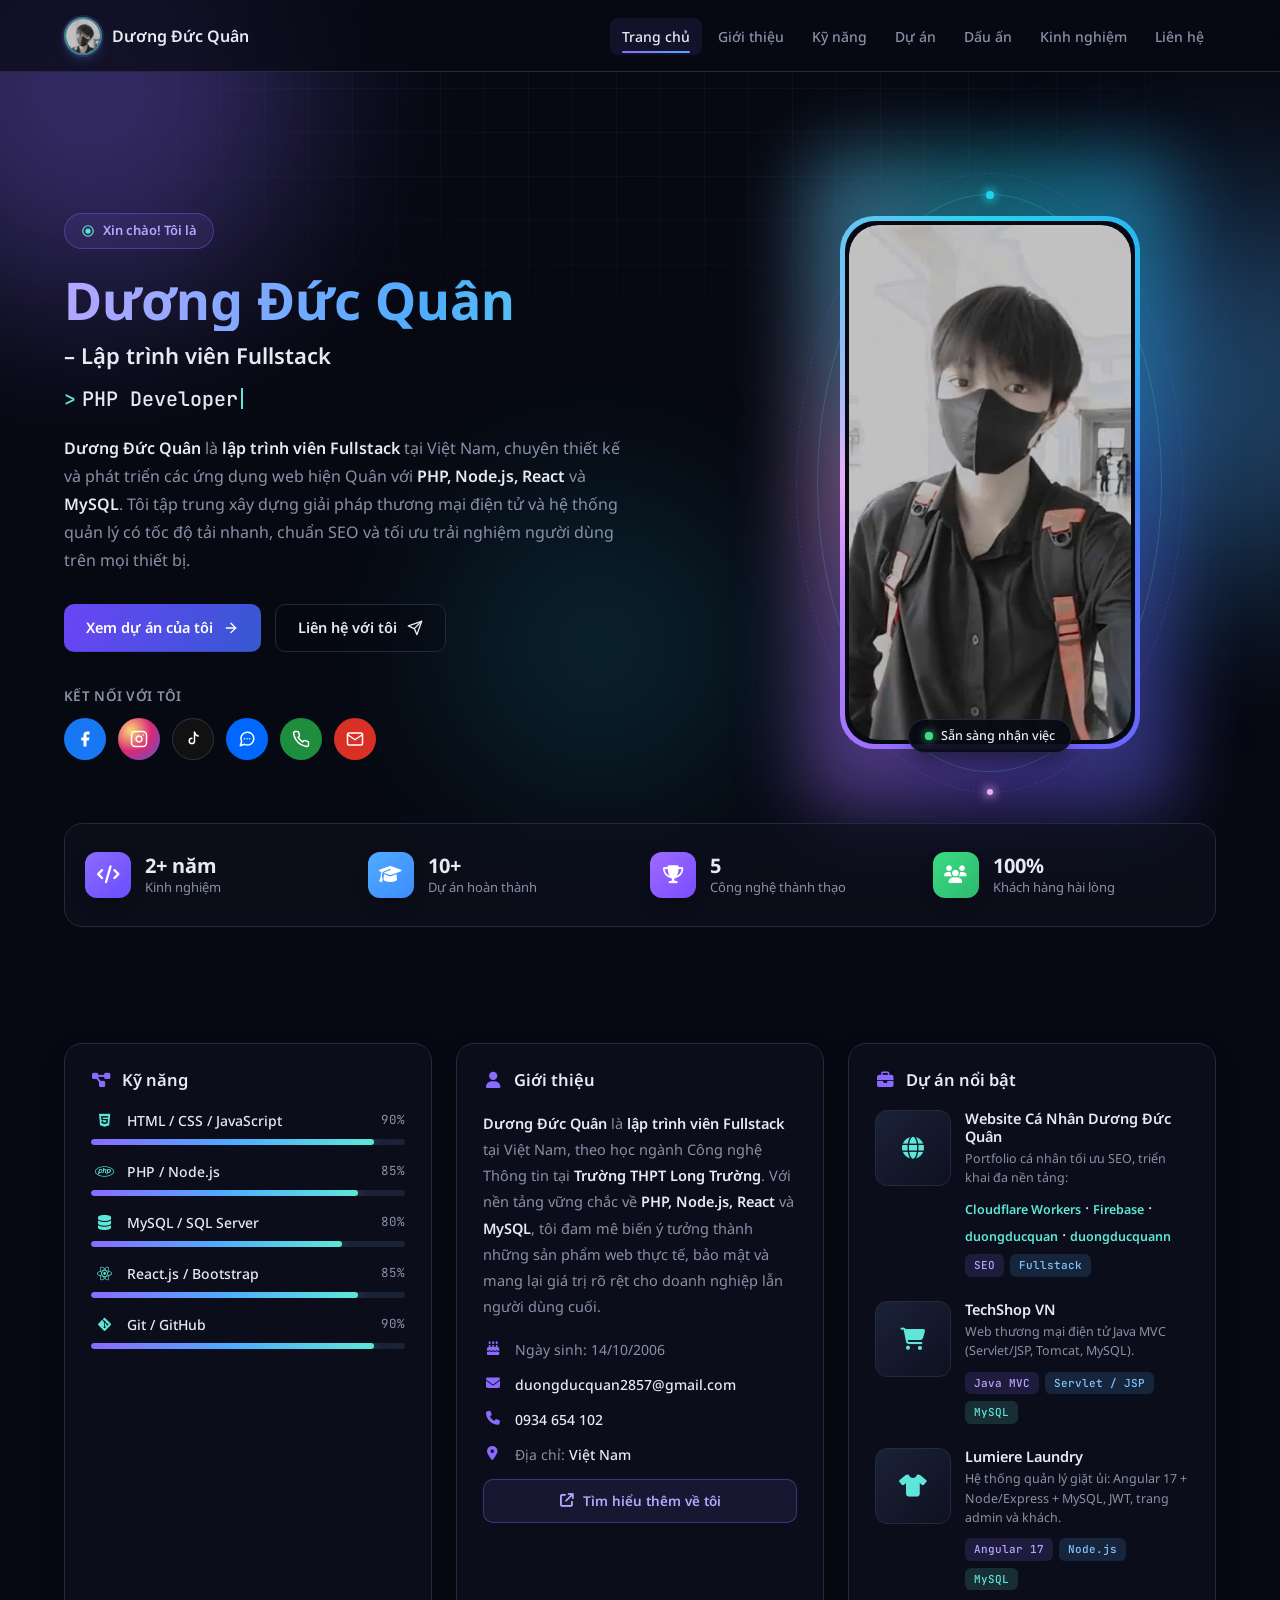
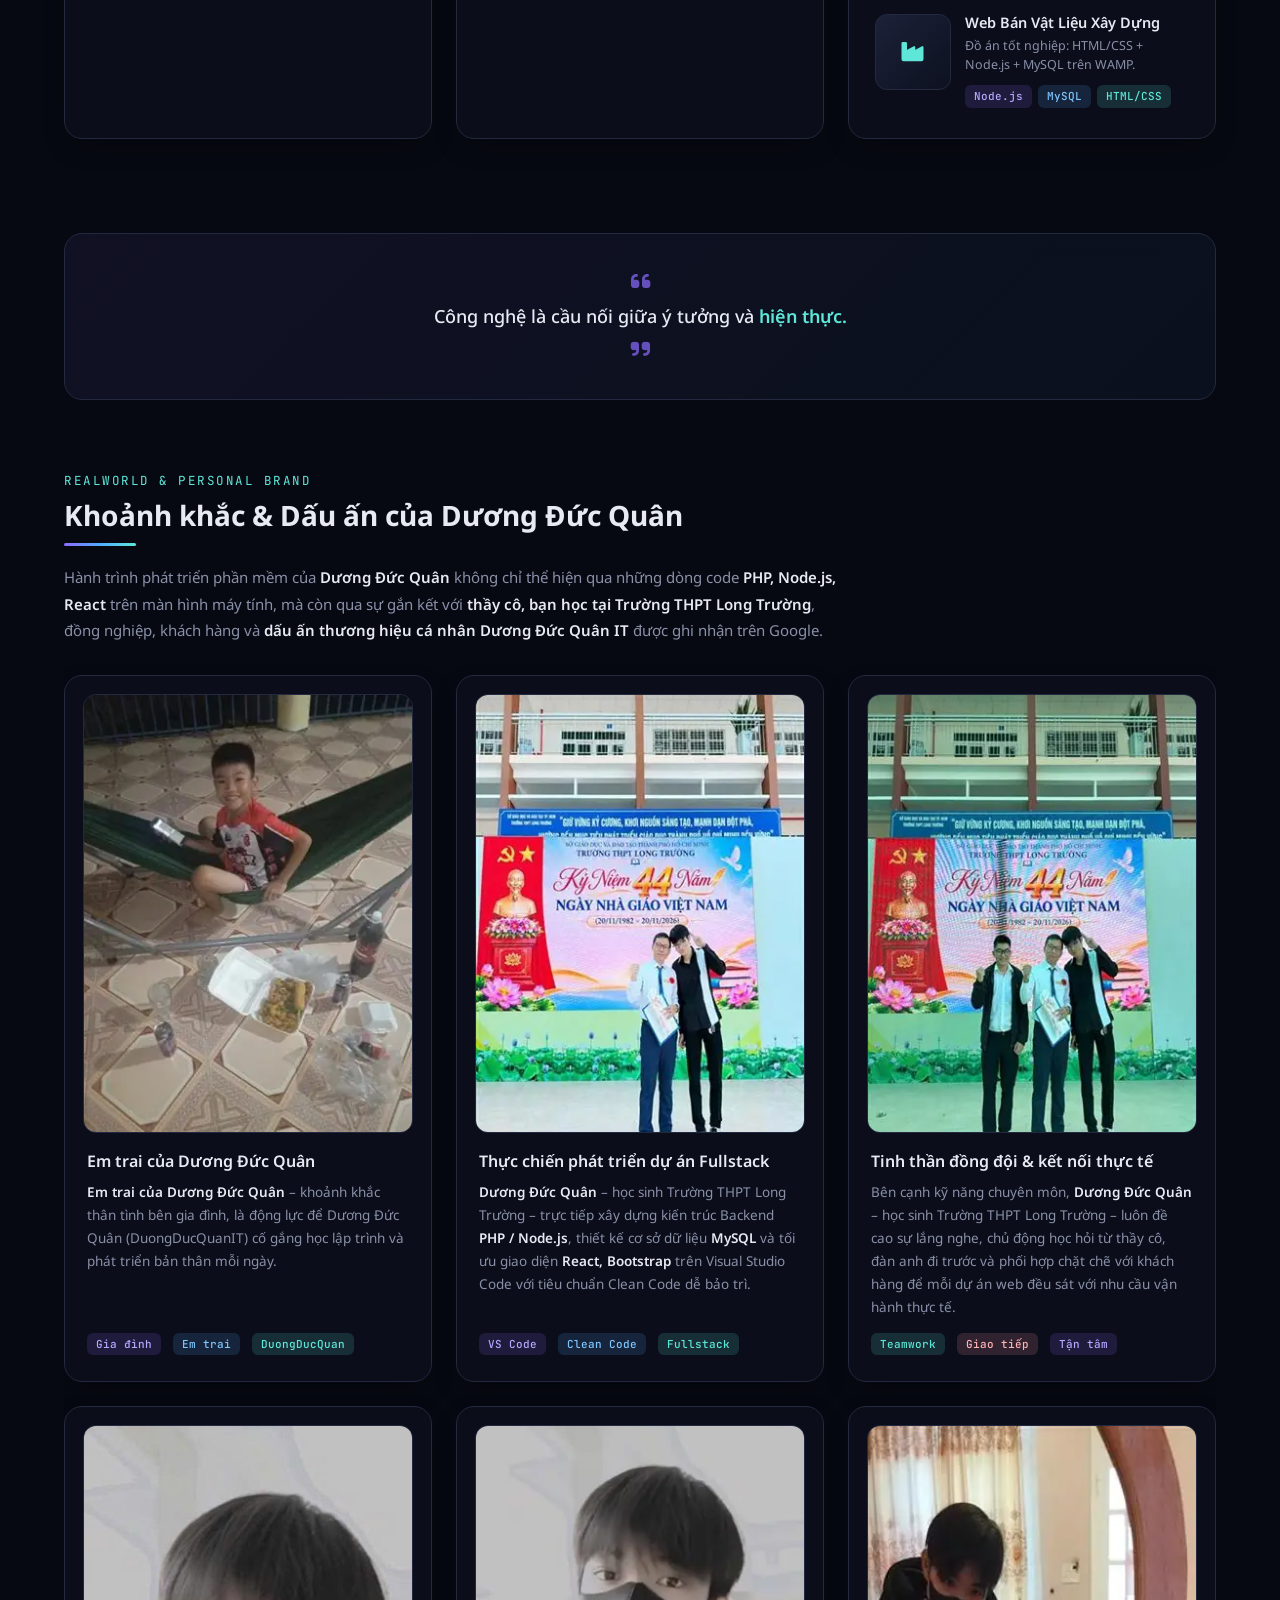
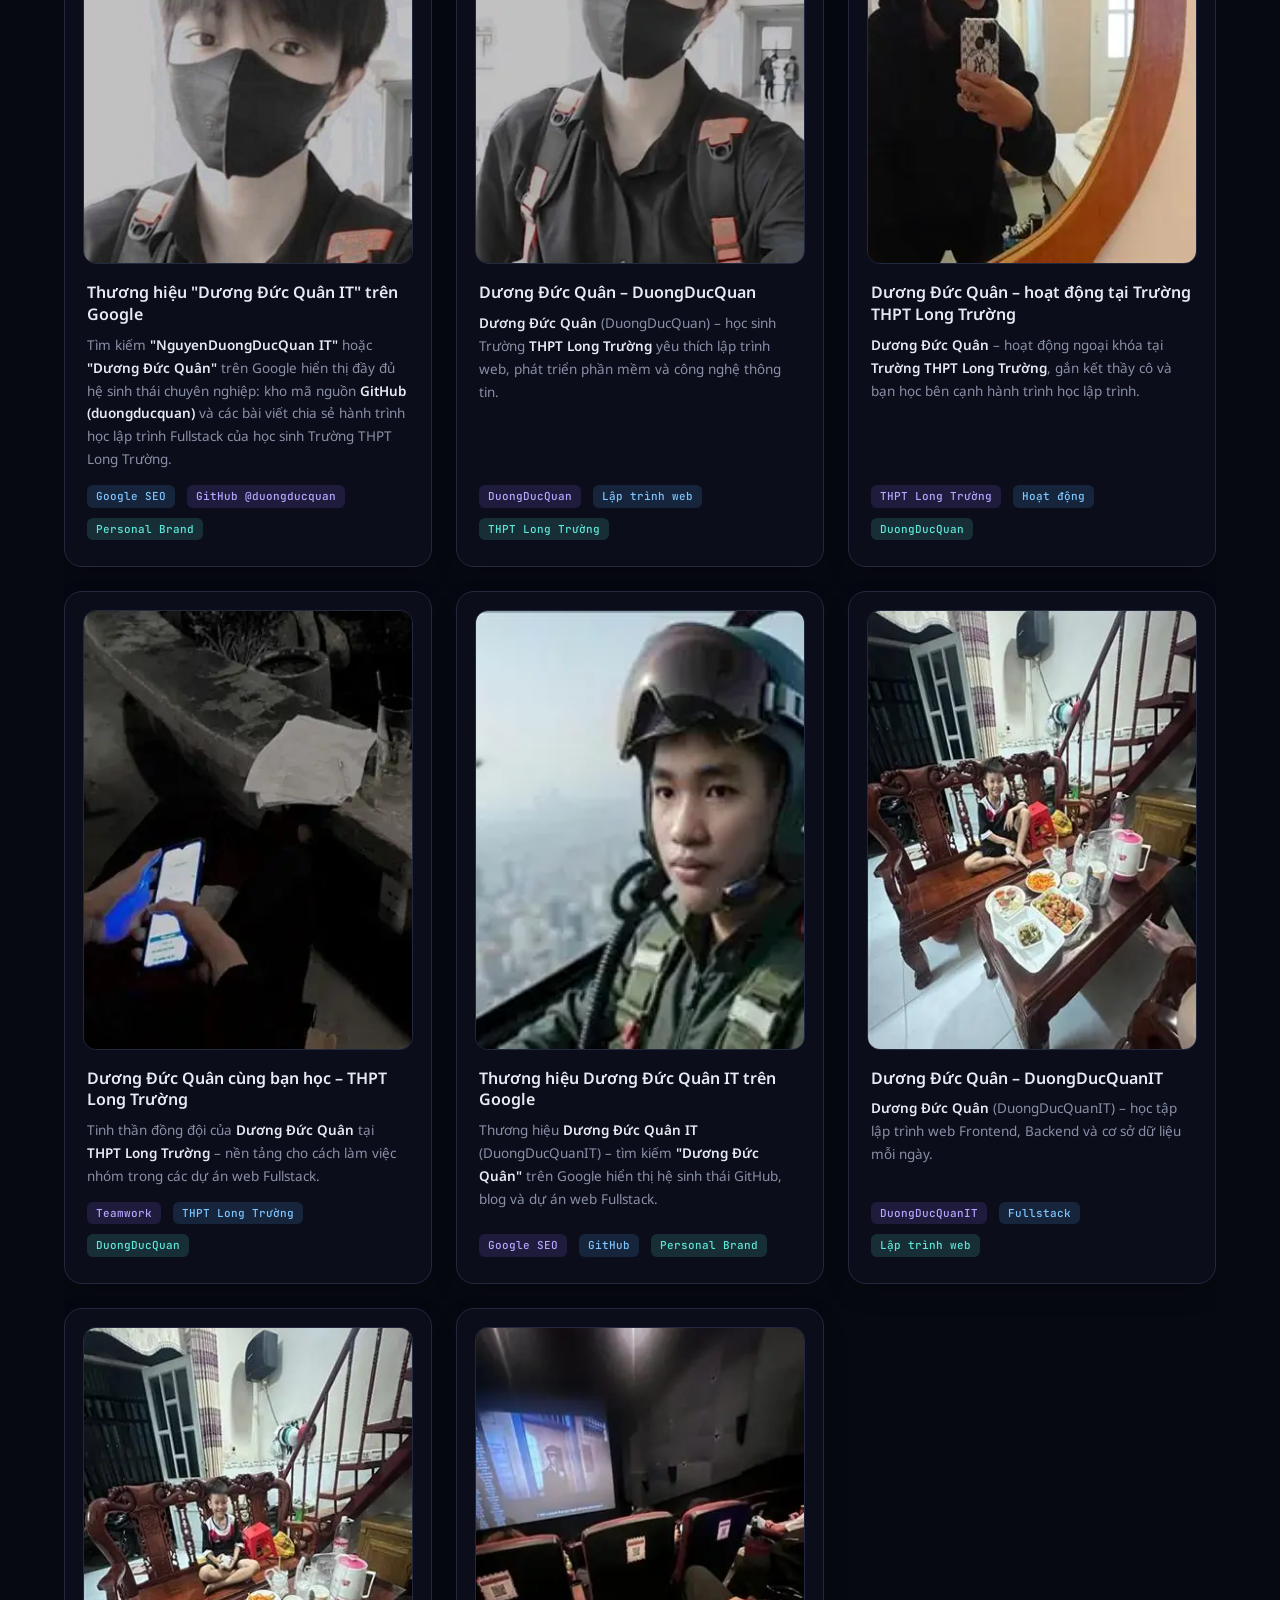
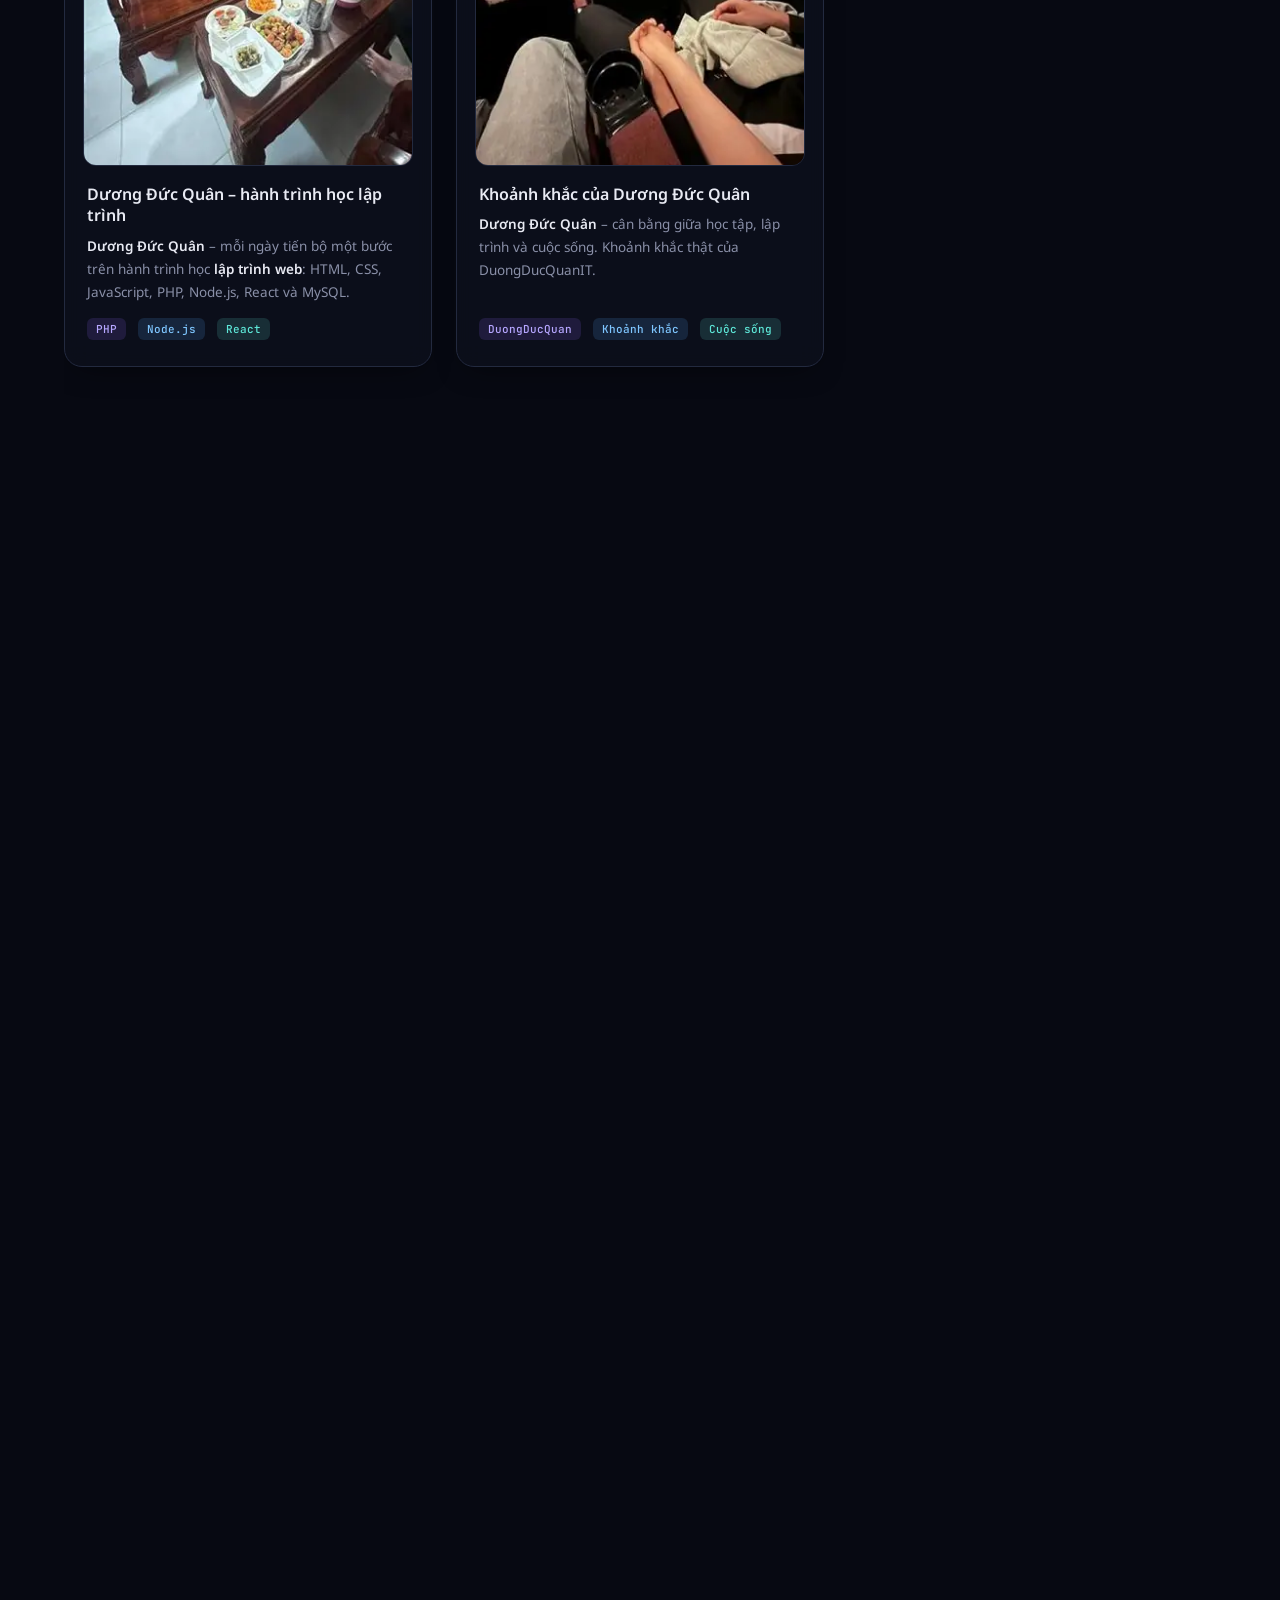
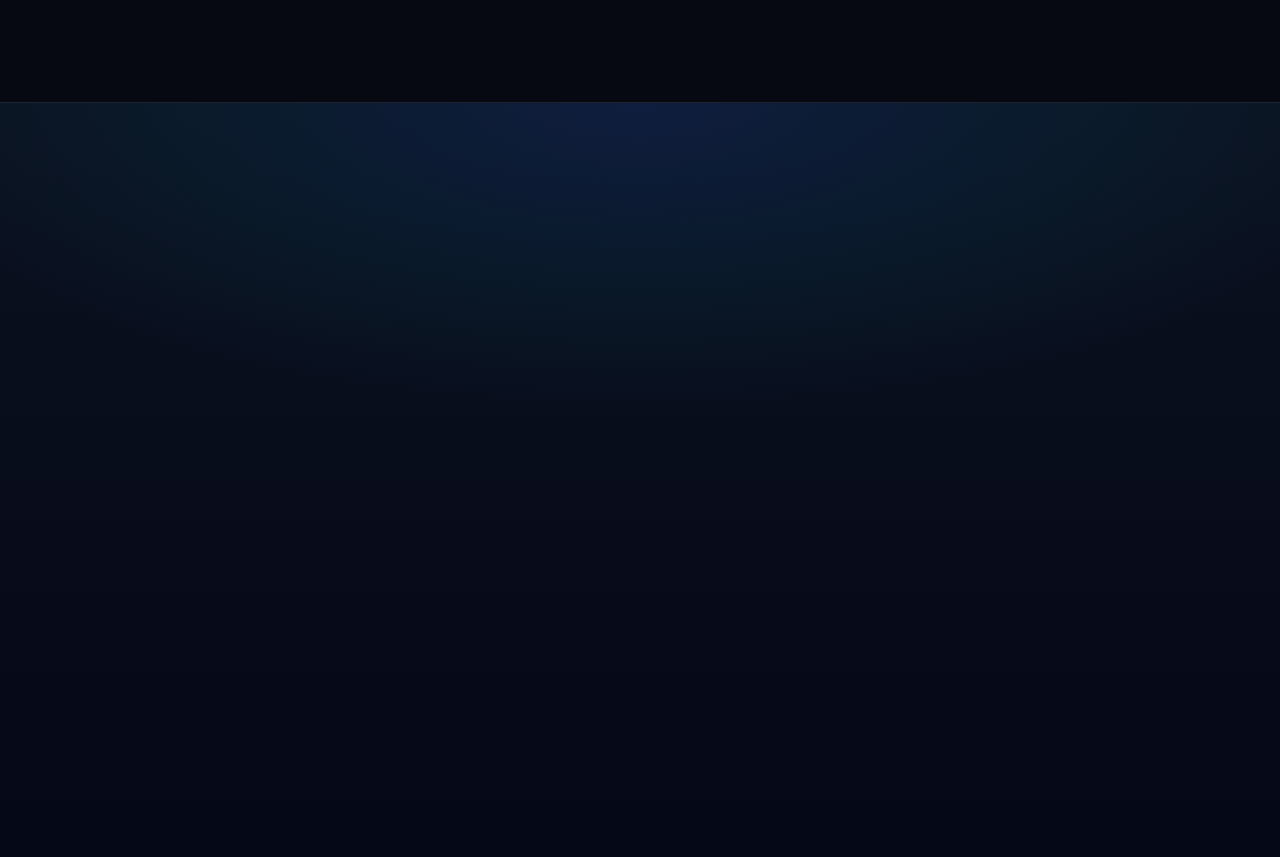
==== commit 754eb311: "Remove reveal-time forced reflow, tighten preloader exit and hero stagger - Drop scrollHeight re-mea" ====
--- a/index.html
+++ b/index.html
@@ -230,7 +230,7 @@
 @font-face{font-family:'JetBrains Mono';font-style:normal;font-weight:400 500;font-display:swap;src:url('jetbrains-mono-latin-ext.woff2') format('woff2');unicode-range:U+0100-02BA, U+02BD-02C5, U+02C7-02CC, U+02CE-02D7, U+02DD-02FF, U+0304, U+0308, U+0329, U+1D00-1DBF, U+1E00-1E9F, U+1EF2-1EFF, U+2020, U+20A0-20AB, U+20AD-20C4, U+2113, U+2C60-2C7F, U+A720-A7FF}
 @font-face{font-family:'JetBrains Mono';font-style:normal;font-weight:400 500;font-display:swap;src:url('jetbrains-mono-vietnamese.woff2') format('woff2');unicode-range:U+0102-0103, U+0110-0111, U+0128-0129, U+0168-0169, U+01A0-01A1, U+01AF-01B0, U+0300-0301, U+0303-0304, U+0308-0309, U+0323, U+0329, U+1EA0-1EF9, U+20AB}
 @font-face{font-family:'JetBrains Mono';font-style:normal;font-weight:400 500;font-display:swap;src:url('jetbrains-mono-latin.woff2') format('woff2');unicode-range:U+0000-00FF, U+0131, U+0152-0153, U+02BB-02BC, U+02C6, U+02DA, U+02DC, U+0304, U+0308, U+0329, U+2000-206F, U+20AC, U+2122, U+2191, U+2193, U+2212, U+2215, U+FEFF, U+FFFD}
-@font-face{font-family:'Noto Sans';font-style:normal;font-weight:400 700;font-display:swap;src:url('noto-sans-latin-ext.woff2') format('woff2');unicode-range:U+0100-02BA, U+02BD-02C5, U+02C7-02CC, U+02CE-02D7, U+02DD-02FF, U+0304, U+0308, U+0329, U+1D00-1DBF, U+1E00-1E9F, U+1EF2-1EFF, U+2020, U+20A0-20AB, U+20AD-20C4, U+2113, U+2C60-2C7F, U+A720-A7FF}@font-face{font-family:'Noto Sans';font-style:normal;font-weight:400 700;font-display:swap;src:url('noto-sans-vietnamese.woff2') format('woff2');unicode-range:U+0102-0103, U+0110-0111, U+0128-0129, U+0168-0169, U+01A0-01A1, U+01AF-01B0, U+0300-0301, U+0303-0304, U+0308-0309, U+0323, U+0329, U+1EA0-1EF9, U+20AB}@font-face{font-family:'Noto Sans';font-style:normal;font-weight:400 700;font-display:swap;src:url('noto-sans-latin.woff2') format('woff2');unicode-range:U+0000-00FF, U+0131, U+0152-0153, U+02BB-02BC, U+02C6, U+02DA, U+02DC, U+0304, U+0308, U+0329, U+2000-206F, U+20AC, U+2122, U+2191, U+2193, U+2212, U+2215, U+FEFF, U+FFFD}:root{--bg-void: #070912;--bg-panel: #0f1320;--bg-panel-hi: #141a2b;--bg-input: #0b0f1c;--line: #232a3f;--violet: #8b6bff;--blue: #4facfe;--cyan: #5ee7d8;--text: #e8eaf3;--muted: #8a90a8;--lavender: #b6a6ff;--success: #3ddc84;--brand-violet: #7c5cff;--brand-blue: #5b8cff;--av-cyan: #22d3ee;--av-blue: #3b82f6;--av-violet: #7c5cff;--av-pink: #f0abfc;--grad-brand: linear-gradient(135deg,var(--violet),var(--blue));--grad-btn: linear-gradient(110deg,#6a45f5 0%,#3d55d8 45%,#0e7490 100%);--grad-line: linear-gradient(90deg,var(--violet),var(--blue),var(--cyan));--grad-text: linear-gradient(100deg,var(--lavender) 0%,var(--blue) 55%,var(--cyan) 100%);--glass-bg: rgba(15,19,32,.62);--glass-blur: 12px;--radius-sm: 8px;--radius: 12px;--radius-lg: 18px;--radius-xl: 26px;--radius-pill: 999px;--shadow-card: 0 10px 30px -14px rgba(0,0,0,.65);--shadow-glow: 0 22px 44px -16px rgba(124,92,255,.5),0 0 24px -6px rgba(79,172,254,.25);--shadow-btn: 0 12px 28px -8px rgba(106,69,245,.55);--ease: cubic-bezier(.22,1,.36,1);--ease-in-out: cubic-bezier(.65,0,.35,1);--dur-fast: .2s;--dur: .35s;--dur-reveal: .5s;--nav-h: 72px;--font-sans: 'Noto Sans',system-ui,-apple-system,'Segoe UI',Roboto,Arial,sans-serif;--font-mono: 'JetBrains Mono',ui-monospace,Consolas,'Courier New',monospace}*,*::before,*::after{box-sizing: border-box}html{scroll-behavior: smooth;-webkit-text-size-adjust: 100%}body{margin: 0;padding-top: var(--nav-h);background: var(--bg-void);color: var(--text);font-family: var(--font-sans);font-size: 1rem;line-height: 1.5;overflow-x: hidden;-webkit-font-smoothing: antialiased;text-rendering: optimizeLegibility}h1,h2,h3,h4{margin: 0 0 .5rem;font-weight: 600;line-height: 1.2}p{margin: 0 0 1rem}ul,ol{margin: 0;padding: 0;list-style: none}figure,blockquote{margin: 0}img,svg,picture{vertical-align: middle}a{color: var(--blue)}button,input,textarea{font: inherit;color: inherit;margin: 0}button{cursor: pointer}[hidden]{display: none !important}.mono{font-family: var(--font-mono)}.sr-only{position: absolute !important;width: 1px;height: 1px;padding: 0;margin: -1px;overflow: hidden;clip: rect(0,0,0,0);white-space: nowrap;border: 0}:focus-visible{outline: 2px solid var(--cyan);outline-offset: 3px;border-radius: 6px}.skip-link{position: fixed;left: 16px;top: -60px;z-index: 100;background: #fff;color: #070912;font-weight: 600;padding: 10px 16px;border-radius: 10px;text-decoration: none;transition: top .2s}.skip-link:focus{top: 12px}.row{--gx: 1.5rem;--gy: 0;display: flex;flex-wrap: wrap;margin-top: calc(-1 * var(--gy));margin-right: calc(-.5 * var(--gx));margin-left: calc(-.5 * var(--gx))}.row>*{flex-shrink: 0;width: 100%;max-width: 100%;padding-right: calc(var(--gx) * .5);padding-left: calc(var(--gx) * .5);margin-top: var(--gy)}.g-3{--gx: 1rem;--gy: 1rem}.g-4{--gx: 1.5rem;--gy: 1.5rem}.g-5{--gx: 3rem;--gy: 3rem}.col-12{flex: 0 0 auto;width: 100%}@media (min-width: 768px){.col-md-6{flex:0 0 auto;width: 50%}}@media (min-width: 992px){.col-lg-4{flex:0 0 auto;width: 33.33333%}.col-lg-5{flex: 0 0 auto;width: 41.66667%}.col-lg-6{flex: 0 0 auto;width: 50%}.col-lg-7{flex: 0 0 auto;width: 58.33333%}.d-lg-inline-flex{display: inline-flex !important}.d-lg-none{display: none !important}}.d-flex{display: flex !important}.d-none{display: none !important}.align-items-center{align-items: center !important}.flex-wrap{flex-wrap: wrap !important}.gap-2{gap: .5rem !important}.gap-3{gap: 1rem !important}.h-100{height: 100% !important}.mt-2{margin-top: .5rem !important}.mt-4{margin-top: 1.5rem !important}.mb-0{margin-bottom: 0 !important}.mb-4{margin-bottom: 1.5rem !important}.pb-4{padding-bottom: 1.5rem !important}.py-5{padding-top: 3rem !important;padding-bottom: 3rem !important}@media (min-width: 992px){.d-none.d-lg-inline-flex{display:inline-flex !important}}.fas,.fab{display: inline-block;width: 1.25em;text-align: center;font-style: normal;line-height: 1}.ico{width: 1.1em;height: 1.1em;flex: none;fill: none;stroke: currentColor;stroke-width: 2;stroke-linecap: round;stroke-linejoin: round}.ico-fill{fill: currentColor;stroke: none}body::before{content: "";position: fixed;inset: 0;pointer-events: none;z-index: 0;background-image: linear-gradient(rgba(139,107,255,.06) 1px,transparent 1px),linear-gradient(90deg,rgba(139,107,255,.06) 1px,transparent 1px);background-size: 44px 44px;-webkit-mask-image: radial-gradient(ellipse 80% 60% at 50% 0%,#000 30%,transparent 75%);mask-image: radial-gradient(ellipse 80% 60% at 50% 0%,#000 30%,transparent 75%)}.bg-fx{position: fixed;inset: 0;overflow: hidden;pointer-events: none;z-index: 0;contain: strict}.glow-orb{position: absolute;border-radius: 50%;filter: blur(90px);opacity: .35;will-change: transform;animation: orbFloat 26s var(--ease-in-out) infinite alternate}.orb-a{width: 420px;height: 420px;top: -120px;left: -120px;background: var(--violet)}.orb-b{width: 380px;height: 380px;top: 200px;right: -140px;background: var(--blue);animation-name: orbFloat2;animation-duration: 30s}.orb-c{width: 300px;height: 300px;top: 55%;left: 35%;background: var(--av-cyan);opacity: .14;animation-duration: 36s}@keyframes orbFloat{0%{transform: translate3d(0,0,0) scale(1)}50%{transform: translate3d(70px,50px,0) scale(1.08)}100%{transform: translate3d(-30px,90px,0) scale(.95)}}@keyframes orbFloat2{0%{transform: translate3d(0,0,0) scale(1)}50%{transform: translate3d(-80px,40px,0) scale(1.1)}100%{transform: translate3d(-20px,-50px,0) scale(.96)}}.container-xl-custom{max-width: 1200px;margin: 0 auto;padding: 0 24px;position: relative;z-index: 1}.scroll-progress{position: fixed;top: 0;left: 0;right: 0;height: 3px;z-index: 60;pointer-events: none}.scroll-progress span{display: block;height: 100%;background: var(--grad-line);transform: scaleX(0);transform-origin: left center;will-change: transform;box-shadow: 0 0 10px rgba(94,231,216,.5)}.site-header{position: fixed;top: 0;left: 0;right: 0;z-index: 50}.navbar-custom{position: relative}.navbar-custom::before{content: "";position: absolute;inset: 0;background: rgba(7,9,18,.72);-webkit-backdrop-filter: blur(14px);backdrop-filter: blur(14px);border-bottom: 1px solid var(--line);transform-origin: top center;transition: transform var(--dur) var(--ease),background-color var(--dur),box-shadow var(--dur)}.is-scrolled .navbar-custom::before{transform: scaleY(.86);background-color: rgba(7,9,18,.88);box-shadow: 0 10px 30px -12px rgba(0,0,0,.7)}.navbar-inner{position: relative;max-width: 1200px;height: var(--nav-h);margin: 0 auto;padding: 0 24px;display: flex;align-items: center;justify-content: space-between;transition: transform var(--dur) var(--ease)}.is-scrolled .navbar-inner{transform: translateY(-5px)}.brand{display: flex;align-items: center;gap: 10px;text-decoration: none}.brand-mark{width: 38px;height: 38px;border-radius: 50%;display: block;object-fit: cover;object-position: center 18%;border: 2px solid rgba(94,231,216,.55);box-shadow: 0 0 0 2px rgba(124,92,255,.18),0 6px 16px -8px rgba(79,172,254,.7);transition: transform var(--dur) var(--ease)}.is-scrolled .brand-mark{transform: scale(.9)}.brand-name{color: var(--text);font-weight: 600;font-size: 16px}.nav-right{display: flex;align-items: center;gap: 1rem}.nav-links{display: flex;gap: 4px;align-items: center}.nav-links a{position: relative;display: block;color: var(--muted);text-decoration: none;font-size: 14px;font-weight: 500;padding: 8px 12px;border-radius: 8px;transition: color var(--dur-fast),background-color var(--dur-fast)}.nav-links a:hover,.nav-links a.active{color: var(--text);background: rgba(139,107,255,.1)}.nav-links a::after{content: "";position: absolute;left: 12px;right: 12px;bottom: 2px;height: 2px;border-radius: 2px;background: linear-gradient(90deg,var(--violet),var(--blue));transform: scaleX(0);transform-origin: left;transition: transform var(--dur) var(--ease)}.nav-links a.active::after{transform: scaleX(1)}.nav-cv-mobile{display: none}.btn-cv{background: var(--grad-btn);background-size: 200% 100%;color: #fff;border: 0;padding: 9px 18px;border-radius: 9px;font-size: 14px;font-weight: 600;text-decoration: none;display: inline-flex;align-items: center;gap: 8px}.nav-toggle{display: none;width: 44px;height: 44px;align-items: center;justify-content: center;background: rgba(139,107,255,.1);border: 1px solid var(--line);border-radius: 10px;color: var(--text)}.bars,.bars::before,.bars::after{display: block;width: 20px;height: 2px;border-radius: 2px;background: currentColor;transition: transform var(--dur) var(--ease),background-color var(--dur-fast)}.bars{position: relative}.bars::before,.bars::after{content: "";position: absolute;left: 0}.bars::before{transform: translateY(-6px)}.bars::after{transform: translateY(6px)}.nav-toggle[aria-expanded="true"] .bars{background-color: transparent}.nav-toggle[aria-expanded="true"] .bars::before{transform: rotate(45deg)}.nav-toggle[aria-expanded="true"] .bars::after{transform: rotate(-45deg)}.hero{padding: 88px 0 56px;position: relative}.badge-hello{display: inline-flex;align-items: center;gap: 8px;background: rgba(139,107,255,.1);border: 1px solid rgba(139,107,255,.35);color: var(--lavender);font-size: 13px;font-weight: 600;padding: 7px 16px;border-radius: var(--radius-pill);margin-bottom: 22px}.badge-hello .ico{color: var(--cyan);width: 14px;height: 14px}.hero-title{margin: 0 0 14px}.hero-name{display: block;font-size: 52px;font-weight: 700;line-height: 1.1;background: var(--grad-text);-webkit-background-clip: text;background-clip: text;color: transparent;-webkit-text-fill-color: transparent;padding-bottom: .06em}.hero-sub{display: block;margin-top: 10px;font-size: 22px;font-weight: 600;color: var(--text);line-height: 1.3}.hero-role{font-family: var(--font-mono);font-size: 20px;color: var(--text);font-weight: 500;margin-bottom: 20px;min-height: 30px;white-space: nowrap}.role-prefix{color: var(--cyan);margin-right: 6px}.cursor{display: inline-block;width: 2px;height: 1.05em;margin-left: 3px;vertical-align: -3px;background: var(--cyan);animation: blink 1s step-end infinite}@keyframes blink{50%{opacity: 0}}.hero-desc{color: var(--muted);font-size: 16px;line-height: 1.75;max-width: 560px;margin-bottom: 30px}.hero-desc strong{color: var(--text);font-weight: 600}.hero-cta{display: flex;gap: 14px;flex-wrap: wrap;margin-bottom: 34px}.btn-primary-glow,.btn-outline-ghost{position: relative;display: inline-flex;align-items: center;justify-content: center;gap: 10px;padding: 12px 22px;border-radius: 10px;font-weight: 600;font-size: 14.5px;text-decoration: none;overflow: hidden;isolation: isolate}.btn-primary-glow{background: var(--grad-btn);background-size: 200% 100%;border: 0;color: #fff}.btn-outline-ghost{background: rgba(7,9,18,.35);border: 1px solid var(--line);color: var(--text)}.connect-label{color: var(--muted);font-size: 13.5px;margin-bottom: 12px;font-weight: 600;letter-spacing: .3px}.social-row{display: flex;gap: 12px;flex-wrap: wrap}.social-circle{--glow: 255,255,255;width: 42px;height: 42px;border-radius: 50%;display: flex;align-items: center;justify-content: center;color: #fff;font-size: 17px;text-decoration: none}.social-circle .ico{width: 18px;height: 18px}.sc-fb{background: #1877f2;--glow: 24,119,242}.sc-ig{background: radial-gradient(circle at 30% 30%,#feda75,#d62976,#4f5bd5);--glow: 214,41,118}.sc-tt{background: #111;--glow: 37,244,238;box-shadow: inset 0 0 0 1px #2a2f45}.sc-zl{background: #0068ff;--glow: 0,104,255}.sc-ph{background: #1e8e3e;--glow: 40,167,69}.sc-gm{background: #d93025;--glow: 217,48,37}.avatar-wrap{position: relative;display: flex;align-items: center;justify-content: center;padding: 56px 20px 64px}.avatar{--size: 300px;--ring: 5px;position: relative;width: var(--size);height: calc(var(--size) * 16 / 9);border-radius: 34px;isolation: isolate}.avatar-glow{position: absolute;inset: -12%;border-radius: 34px;z-index: -2;background: conic-gradient(from 0deg,var(--av-cyan),var(--av-blue),var(--av-violet),var(--av-pink),var(--av-cyan));filter: blur(36px);opacity: .45;will-change: transform,opacity;animation: breathe 5s ease-in-out infinite}@keyframes breathe{0%,100%{transform: scale(.94);opacity: .36}50%{transform: scale(1.04);opacity: .6}}.avatar-ring{position: absolute;inset: 0;border-radius: 34px;will-change: transform;animation: spin 8s linear infinite}.avatar-ring::before{content: "";position: absolute;inset: 0;border-radius: 34px;background: conic-gradient(from 0deg,var(--av-cyan),var(--av-blue),var(--av-violet),var(--av-pink),var(--av-cyan));animation: spin 2.4s linear infinite paused}.avatar:hover .avatar-ring::before{animation-play-state: running}@keyframes spin{to{transform: rotate(360deg)}}.avatar-photo{position: absolute;inset: var(--ring);z-index: 1;border-radius: 30px;padding: 4px;background: var(--bg-void)}.avatar-photo picture{display: block;width: 100%;height: 100%;border-radius: 30px;overflow: hidden}.avatar-photo img{display: block;width: 100%;height: 100%;border-radius: 30px;object-fit: cover;object-position: center;transition: transform .7s var(--ease)}.avatar:hover .avatar-photo img{transform: scale(1.05)}.avatar-orbit{position: absolute;border-radius: 50%;pointer-events: none;z-index: -1;border: 1px solid rgba(94,231,216,.2);animation: spin 18s linear infinite}.orbit-1{inset: calc(var(--size) * -.075)}.orbit-2{inset: calc(var(--size) * -.145);border-style: dashed;border-color: rgba(124,92,255,.25);animation-duration: 32s;animation-direction: reverse}.orbit-dot{position: absolute;top: -4px;left: 50%;width: 8px;height: 8px;margin-left: -4px;border-radius: 50%;background: var(--av-cyan);box-shadow: 0 0 10px 2px rgba(34,211,238,.8)}.orbit-2 .orbit-dot{top: auto;bottom: -3px;width: 6px;height: 6px;margin-left: -3px;background: var(--av-pink);box-shadow: 0 0 10px 2px rgba(240,171,252,.75)}.status-pill{position: absolute;left: 50%;bottom: -20px;z-index: 3;transform: translateX(-50%);display: flex;align-items: center;gap: 8px;white-space: nowrap;background: rgba(7,9,18,.9);border: 1px solid var(--line);padding: 7px 16px;border-radius: var(--radius-pill);font-size: 12.5px;font-weight: 500;box-shadow: 0 8px 24px -8px rgba(0,0,0,.7)}.status-dot{position: relative;width: 8px;height: 8px;border-radius: 50%;background: var(--success);box-shadow: 0 0 8px var(--success)}.status-dot::after{content: "";position: absolute;inset: 0;border-radius: 50%;background: var(--success);animation: ping 1.8s cubic-bezier(0,0,.2,1) infinite}@keyframes ping{75%,100%{transform: scale(2.6);opacity: 0}}.stats-bar{background: var(--glass-bg);border: 1px solid var(--line);border-radius: var(--radius-lg);padding: 28px 20px;margin: 10px 0 60px;display: grid;grid-template-columns: repeat(4,1fr);gap: 20px}.stat-item{display: flex;align-items: center;gap: 14px}.stat-icon{width: 46px;height: 46px;border-radius: 12px;flex: none;display: flex;align-items: center;justify-content: center;font-size: 18px;color: #fff}.stat-num{font-size: 20px;font-weight: 700;color: var(--text);line-height: 1.2}.counter{display: inline-block;font-variant-numeric: tabular-nums;text-align: right}.stat-label{font-size: 13px;color: var(--muted)}.panel{position: relative;height: 100%;padding: 26px;background: var(--glass-bg);border: 1px solid var(--line);border-radius: var(--radius-lg)}.js .reveal{--reveal-tr: opacity var(--dur-reveal) var(--ease) var(--d,0ms),translate var(--dur-reveal) var(--ease) var(--d,0ms),scale var(--dur-reveal) var(--ease) var(--d,0ms),filter var(--dur-reveal) var(--ease) var(--d,0ms);opacity: 0;transition: var(--reveal-tr)}.js .reveal[data-anim="fade-up"]{translate: 0 28px}.js .reveal[data-anim="fade-left"]{translate: 40px 0}.js .reveal[data-anim="fade-right"]{translate: -40px 0}.js .reveal[data-anim="zoom-in"]{scale: .9}.js .reveal[data-anim="blur-in"]{filter: blur(10px);scale: 1.03}.js .reveal[data-anim="split"],.js .reveal[data-anim="timeline"]{opacity: 1}.js .reveal.is-visible,.reveal-fallback .reveal{opacity: 1;translate: none;scale: none;filter: none}@media (max-width: 1199.98px){.avatar{--size:260px}}@media (max-width: 991.98px){.nav-toggle{display:inline-flex}.nav-links{position: absolute;top: calc(100%+8px);left: 16px;right: 16px;flex-direction: column;align-items: stretch;gap: 4px;padding: 12px;background: rgba(12,15,27,.97);border: 1px solid var(--line);border-radius: 16px;box-shadow: 0 24px 48px -16px rgba(0,0,0,.8);opacity: 0;visibility: hidden;transform: translateY(-10px) scale(.98);transform-origin: top center;transition: opacity .3s var(--ease),transform .3s var(--ease),visibility 0s linear .3s}.nav-links.is-open{opacity: 1;visibility: visible;transform: none;transition-delay: 0s}.nav-links li{opacity: 0;transform: translateY(-6px);transition: opacity .3s var(--ease),transform .3s var(--ease)}.nav-links.is-open li{opacity: 1;transform: none;transition-delay: calc(var(--i,0) * 40ms+60ms)}.nav-links a{padding: 12px 14px;font-size: 15.5px}.nav-links a::after{left: 14px;right: auto;width: 24px;bottom: 6px}.nav-cv-mobile{display: block;padding-top: 6px;margin-top: 4px;border-top: 1px solid var(--line)}.nav-cv-mobile .btn-cv{display: flex;justify-content: center;padding: 12px}.hero{padding-top: 56px}.hero-name{font-size: 38px}.stats-bar{grid-template-columns: repeat(2,1fr)}}@media (max-width: 767.98px){.glow-orb{filter:blur(60px);opacity: .25;animation: none}.orb-a{width: 260px;height: 260px}.orb-b{width: 240px;height: 240px}.orb-c{display: none}}@media (max-width: 575.98px){.container-xl-custom,.navbar-inner{padding-left:16px;padding-right: 16px}.hero-name{font-size: 34px}.hero-sub{font-size: 18px}.hero-role{font-size: 17px}.avatar{--size: 230px}.avatar-wrap{padding: 40px 10px 56px}.stats-bar{grid-template-columns: 1fr}}@media (prefers-reduced-motion:reduce){html{scroll-behavior: auto}*,*::before,*::after{animation-duration: .01ms !important;animation-iteration-count: 1 !important;transition-duration: .01ms !important;transition-delay: 0s !important}.js .reveal{opacity: 1 !important;translate: none !important;scale: none !important;filter: none !important}}.npd-preloader{--pl-bg-1: #050816;--pl-bg-2: #0B1120;--pl-primary: #2563EB;--pl-secondary: #06B6D4;--pl-accent: #38BDF8;--pl-text: #FFFFFF;--pl-muted: #94A3B8;position: fixed;inset: 0;width: 100vw;height: 100vh;height: 100dvh;z-index: 99999;display: flex;align-items: center;justify-content: center;background: radial-gradient(circle at 50% 42%,rgba(37,99,235,.16) 0%,rgba(6,182,212,.06) 36%,transparent 72%),linear-gradient(160deg,var(--pl-bg-1) 0%,var(--pl-bg-2) 100%);color: var(--pl-text);font-family: var(--font-sans);overflow: hidden;user-select: none;-webkit-user-select: none;isolation: isolate;will-change: transform,opacity;transition: transform .35s cubic-bezier(.76,0,.24,1),opacity .3s cubic-bezier(.22,1,.36,1),visibility 0s linear .4s}html:not(.js) .npd-preloader,html.reveal-fallback .npd-preloader{display: none !important}html.is-preloading,html.is-preloading body{overflow: hidden !important}.npd-preloader.is-complete .npd-pl-logo-box{transform: scale(1.06);filter: drop-shadow(0 0 38px rgba(56,189,248,.92))}.npd-preloader.is-complete .npd-pl-progress-fill{box-shadow: 0 0 26px rgba(56,189,248,.95),0 0 48px rgba(6,182,212,.6)}.npd-preloader.is-exiting{transform: translate3d(0,-102%,0);opacity: 0;visibility: hidden;pointer-events: none}.npd-preloader::after{content: "";position: absolute;left: 0;right: 0;bottom: 0;height: 2px;background: linear-gradient(90deg,transparent,var(--pl-primary),var(--pl-secondary),var(--pl-accent),transparent);box-shadow: 0 0 24px var(--pl-accent);opacity: .85}.npd-pl-grid{position: absolute;inset: 0;pointer-events: none;z-index: 0;background-image: linear-gradient(rgba(56,189,248,.055) 1px,transparent 1px),linear-gradient(90deg,rgba(56,189,248,.055) 1px,transparent 1px);background-size: 48px 48px;-webkit-mask-image: radial-gradient(circle at 50% 48%,#000 18%,transparent 74%);mask-image: radial-gradient(circle at 50% 48%,#000 18%,transparent 74%)}.npd-pl-glow{position: absolute;width: min(540px,88vw);height: min(540px,88vw);border-radius: 50%;background: radial-gradient(circle,rgba(37,99,235,.22) 0%,rgba(6,182,212,.11) 42%,transparent 70%);filter: blur(48px);pointer-events: none;z-index: 0;animation: npdGlowPulse 4.2s ease-in-out infinite alternate}@keyframes npdGlowPulse{0%{transform: scale(.92);opacity: .65}100%{transform: scale(1.08);opacity: 1}}.npd-pl-particles{position: absolute;inset: 0;pointer-events: none;z-index: 1;overflow: hidden;contain: strict}.npd-pl-particle{position: absolute;left: var(--x,50%);top: var(--y,50%);width: var(--s,3px);height: var(--s,3px);border-radius: 50%;background: var(--c,#38BDF8);box-shadow: 0 0 10px var(--c,#38BDF8);opacity: 0;will-change: transform,opacity;animation: npdParticleFloat var(--d,7s) ease-in-out var(--dl,0s) infinite}@keyframes npdParticleFloat{0%{transform: translate3d(0,18px,0) scale(.6);opacity: 0}30%{opacity: var(--o,.65)}70%{opacity: var(--o,.65)}100%{transform: translate3d(var(--tx,14px),var(--ty,-64px),0) scale(1.1);opacity: 0}}.npd-pl-content{position: relative;z-index: 2;width: min(500px,90vw);padding: 34px 26px 30px;display: flex;flex-direction: column;align-items: center;text-align: center;background: rgba(11,17,32,.46);border: 1px solid rgba(56,189,248,.16);border-radius: 26px;box-shadow: 0 26px 64px -20px rgba(0,0,0,.85),inset 0 1px 0 rgba(255,255,255,.08);-webkit-backdrop-filter: blur(16px);backdrop-filter: blur(16px)}.npd-pl-content::before{content: "";position: absolute;top: -1px;left: 18%;right: 18%;height: 1px;background: linear-gradient(90deg,transparent,rgba(56,189,248,.75),transparent)}.npd-pl-logo-wrap{position: relative;width: 136px;height: 136px;display: flex;align-items: center;justify-content: center;margin-bottom: 24px;opacity: 0;transform: scale(.7);filter: blur(10px);animation: npdLogoReveal .95s cubic-bezier(.22,1,.36,1) .08s forwards}@keyframes npdLogoReveal{to{opacity: 1;transform: scale(1);filter: blur(0)}}.npd-pl-ring-svg{position: absolute;inset: 0;width: 100%;height: 100%;overflow: visible;pointer-events: none}.npd-pl-ring-outer{transform-origin: 50% 50%;animation: npdSpin 9s linear infinite}.npd-pl-ring-inner{transform-origin: 50% 50%;animation: npdSpinRev 14s linear infinite}@keyframes npdSpin{to{transform: rotate(360deg)}}@keyframes npdSpinRev{to{transform: rotate(-360deg)}}.npd-pl-logo-box{position: relative;width: 96px;height: 96px;border-radius: 50%;padding: 3px;background: linear-gradient(135deg,var(--pl-primary),var(--pl-secondary),var(--pl-accent));box-shadow: 0 0 28px -4px rgba(6,182,212,.55),0 10px 26px -8px rgba(0,0,0,.85);overflow: hidden;transition: transform .5s var(--ease),filter .5s var(--ease);animation: npdLogoPulse 3s ease-in-out infinite}@keyframes npdLogoPulse{0%,100%{box-shadow: 0 0 24px -4px rgba(6,182,212,.5),0 0 0 0 rgba(56,189,248,0)}50%{box-shadow: 0 0 36px 2px rgba(56,189,248,.75),0 0 0 6px rgba(56,189,248,.09)}}.npd-pl-logo-inner{position: relative;width: 100%;height: 100%;border-radius: 50%;overflow: hidden;background: var(--pl-bg-1);display: flex;align-items: center;justify-content: center}.npd-pl-logo-img{width: 100%;height: 100%;object-fit: cover;object-position: center 18%;display: block;border-radius: 50%}.npd-pl-monogram{display: none;font-weight: 800;font-size: 26px;letter-spacing: 1.5px;background: linear-gradient(135deg,#FFFFFF 0%,var(--pl-accent) 55%,var(--pl-secondary) 100%);-webkit-background-clip: text;background-clip: text;color: transparent}.npd-pl-logo-box.is-fallback .npd-pl-logo-img{display: none}.npd-pl-logo-box.is-fallback .npd-pl-monogram{display: block}.npd-pl-logo-inner::after{content: "";position: absolute;top: -20%;left: -130%;width: 75%;height: 140%;background: linear-gradient(90deg,transparent,rgba(255,255,255,.5),rgba(56,189,248,.35),transparent);transform: skewX(-25deg);pointer-events: none;animation: npdLightSweep 2.7s cubic-bezier(.4,0,.2,1) .55s infinite}@keyframes npdLightSweep{0%{left: -130%}48%,100%{left: 165%}}.npd-pl-brand{margin: 0 0 8px;font-size: clamp(21px,4.5vw,27px);font-weight: 700;letter-spacing: .14em;text-transform: uppercase;color: var(--pl-text);line-height: 1.25;display: flex;flex-wrap: wrap;justify-content: center;gap: .28em}.npd-pl-word{display: inline-flex}.npd-pl-char{display: inline-block;opacity: 0;transform: translate3d(0,16px,0);animation: npdCharReveal .55s cubic-bezier(.22,1,.36,1) calc(var(--ci,0) * 32ms + 180ms) forwards}.npd-pl-char.is-accent{background: linear-gradient(135deg,#FFFFFF 15%,var(--pl-accent) 60%,var(--pl-secondary) 100%);-webkit-background-clip: text;background-clip: text;color: transparent}@keyframes npdCharReveal{to{opacity: 1;transform: translate3d(0,0,0)}}.npd-pl-subtitle{margin: 0 0 26px;font-family: var(--font-mono);font-size: clamp(10px,2.3vw,11.5px);font-weight: 600;letter-spacing: .2em;text-transform: uppercase;color: var(--pl-muted);opacity: 0;transform: translate3d(0,10px,0);animation: npdCharReveal .65s cubic-bezier(.22,1,.36,1) .55s forwards}.npd-pl-subtitle .sep{color: var(--pl-secondary);margin: 0 6px;font-weight: 700}.npd-pl-progress-wrap{width: 100%;max-width: 370px;opacity: 0;transform: translate3d(0,12px,0);animation: npdCharReveal .65s cubic-bezier(.22,1,.36,1) .68s forwards}.npd-pl-meta-top{display: flex;align-items: center;justify-content: space-between;gap: 10px;margin-bottom: 9px;font-family: var(--font-mono);font-size: 11px;letter-spacing: .13em;text-transform: uppercase}.npd-pl-init{color: var(--pl-accent);font-weight: 600;display: inline-flex;align-items: center;gap: 7px}.npd-pl-init-dot{width: 6px;height: 6px;border-radius: 50%;background: var(--pl-secondary);box-shadow: 0 0 8px var(--pl-secondary);animation: ping 1.6s cubic-bezier(0,0,.2,1) infinite}.npd-pl-pct-box{color: var(--pl-text);font-weight: 700;font-variant-numeric: tabular-nums;letter-spacing: .08em}.npd-pl-pct-box .br{color: var(--pl-secondary);font-weight: 500}.npd-pl-pct-val{color: var(--pl-accent);text-shadow: 0 0 12px rgba(56,189,248,.6)}.npd-pl-bar{position: relative;width: 100%;height: 6px;border-radius: 999px;background: rgba(148,163,184,.15);border: 1px solid rgba(56,189,248,.16);overflow: hidden;box-shadow: inset 0 1px 2px rgba(0,0,0,.6)}.npd-pl-progress-fill{position: relative;width: 100%;height: 100%;border-radius: 999px;background: linear-gradient(90deg,var(--pl-primary) 0%,var(--pl-secondary) 55%,var(--pl-accent) 100%);box-shadow: 0 0 16px rgba(6,182,212,.75);transform: scaleX(0);transform-origin: left center;will-change: transform;transition: box-shadow .3s ease}.npd-pl-progress-fill::after{content: "";position: absolute;inset: 0;background: linear-gradient(90deg,transparent 0%,rgba(255,255,255,.78) 50%,transparent 100%);transform: translateX(-100%);animation: npdBarShimmer 1.35s linear infinite}@keyframes npdBarShimmer{to{transform: translateX(100%)}}.npd-pl-status-row{margin-top: 14px;min-height: 20px;display: flex;align-items: center;justify-content: center}.npd-pl-status{font-family: var(--font-mono);font-size: 11.5px;font-weight: 500;letter-spacing: .14em;text-transform: uppercase;color: var(--pl-muted);transition: opacity .2s ease,transform .2s ease,color .25s ease}.npd-pl-status.is-switching{opacity: 0;transform: translateY(4px)}.npd-pl-status.is-welcome{color: var(--pl-accent);font-weight: 700;letter-spacing: .26em;text-shadow: 0 0 16px rgba(56,189,248,.8)}.site-header,#main{transition: opacity .75s cubic-bezier(.22,1,.36,1),transform .75s cubic-bezier(.22,1,.36,1)}html.preloader-done .hero .badge-hello{animation: npdHeroItemIn .65s var(--ease) .05s both}html.preloader-done .hero .hero-title{animation: npdHeroItemIn .7s var(--ease) .14s both}html.preloader-done .hero .hero-role{animation: npdHeroItemIn .7s var(--ease) .23s both}html.preloader-done .hero .hero-desc{animation: npdHeroItemIn .7s var(--ease) .32s both}html.preloader-done .hero .hero-cta{animation: npdHeroItemIn .7s var(--ease) .41s both}html.preloader-done .hero .avatar-wrap{animation: npdHeroItemIn .8s var(--ease) .2s both}@keyframes npdHeroItemIn{from{opacity: 0;transform: translate3d(0,22px,0)}to{opacity: 1;transform: translate3d(0,0,0)}}@media (max-width: 767.98px){.npd-pl-content{padding:28px 20px 24px;border-radius: 22px}.npd-pl-logo-wrap{width: 118px;height: 118px;margin-bottom: 20px}.npd-pl-logo-box{width: 84px;height: 84px}.npd-pl-particle:nth-child(n+11){display: none}.npd-pl-glow{filter: blur(34px)}}@media (max-width: 479.98px){.npd-pl-brand{letter-spacing:.1em}.npd-pl-subtitle{letter-spacing: .12em;font-size: 9.8px;margin-bottom: 22px}.npd-pl-meta-top{font-size: 10px}}@media (prefers-reduced-motion:reduce){.npd-preloader{transition: opacity .25s ease !important;transform: none !important}.npd-pl-logo-wrap,.npd-pl-char,.npd-pl-subtitle,.npd-pl-progress-wrap{opacity: 1 !important;transform: none !important;filter: none !important;animation: none !important}.npd-pl-particles,.npd-pl-logo-inner::after,.npd-pl-progress-fill::after{display: none !important}}.panel{-webkit-backdrop-filter:blur(var(--glass-blur)) saturate(120%);backdrop-filter:blur(var(--glass-blur)) saturate(120%);box-shadow:var(--shadow-card);transition:transform var(--dur) var(--ease),box-shadow var(--dur) var(--ease),border-color var(--dur)}.js .panel.reveal{transition:var(--reveal-tr),transform var(--dur) var(--ease),box-shadow var(--dur) var(--ease),border-color var(--dur)}.panel::before{content:"";position:absolute;inset:-1px;border-radius:inherit;padding:1px;background:linear-gradient(135deg,rgba(139,107,255,.95),rgba(79,172,254,.55) 45%,rgba(94,231,216,.9));-webkit-mask:linear-gradient(#000 0 0) content-box,linear-gradient(#000 0 0);-webkit-mask-composite:xor;mask-composite:exclude;opacity:0;transition:opacity var(--dur) var(--ease);pointer-events:none}@media (hover:hover) and (pointer:fine){.panel:hover{transform:translateY(-6px);box-shadow:var(--shadow-glow);border-color:transparent}.panel:hover::before{opacity:1}}.stats-bar{-webkit-backdrop-filter:blur(var(--glass-blur));backdrop-filter:blur(var(--glass-blur))}.stat-icon{box-shadow:0 8px 18px -8px rgba(0,0,0,.6)}.panel-head{display:flex;align-items:center;justify-content:space-between;margin-bottom:20px}.panel-title{display:flex;align-items:center;gap:10px;font-size:16.5px;font-weight:600;margin:0;color:var(--text)}.panel-title i{color:var(--violet)}.panel-link{color:var(--blue);font-size:13px;text-decoration:none;font-weight:600}.panel-link:hover{color:var(--cyan)}.skill-row{margin-bottom:16px}.skill-row:last-child{margin-bottom:0}.skill-top{display:flex;align-items:center;gap:10px;margin-bottom:8px}.skill-icon{width:26px;text-align:center;color:var(--cyan);font-size:15px}.skill-name{flex:1;font-size:14px;font-weight:500}.skill-pct{font-family:var(--font-mono);font-size:12.5px;color:var(--muted);font-variant-numeric:tabular-nums;min-width:4ch;text-align:right}.skill-track{height:6px;background:#1b2136;border-radius:99px;overflow:hidden}.skill-fill{height:100%;width:var(--w,0%);border-radius:99px;background:var(--grad-line);box-shadow:0 0 12px rgba(94,231,216,.35);transform-origin:left center;transition:transform 1.3s var(--ease) var(--d,0ms)}.js .skill-fill{transform:scaleX(0)}.js .skill-row.is-animated .skill-fill,.reveal-fallback .skill-fill{transform:scaleX(1)}.about-text{color:var(--muted);font-size:14.5px;line-height:1.8;margin-bottom:20px}.about-text b{color:var(--text);font-weight:600}.info-row{display:flex;align-items:flex-start;gap:12px;margin-bottom:14px;font-size:14px}.info-row i{width:20px;color:var(--violet);margin-top:2px}.info-row span{color:var(--muted)}.info-row a{color:var(--text);text-decoration:none;font-weight:500;word-break:break-word;transition:color var(--dur-fast)}.info-row a:hover{color:var(--cyan)}.btn-more{position:relative;overflow:hidden;isolation:isolate;width:100%;background:rgba(139,107,255,.1);border:1px solid rgba(139,107,255,.35);color:var(--lavender);padding:11px;border-radius:10px;font-size:13.5px;font-weight:600;display:flex;align-items:center;justify-content:center;gap:8px;text-decoration:none;transition:background-color var(--dur),color var(--dur),border-color var(--dur)}.btn-more:hover{background:rgba(139,107,255,.2);border-color:rgba(139,107,255,.6);color:#fff}.project-card{display:flex;gap:14px;margin-bottom:20px}.project-card:last-child{margin-bottom:0}.project-thumb{width:76px;height:76px;border-radius:12px;flex:none;background:linear-gradient(135deg,#1b2138,#0d1120);border:1px solid var(--line);display:flex;align-items:center;justify-content:center;font-size:22px;color:var(--cyan);transition:transform var(--dur) var(--ease),box-shadow var(--dur),border-color var(--dur)}.project-card:hover .project-thumb{transform:rotate(-4deg) scale(1.05);border-color:rgba(94,231,216,.4);box-shadow:0 0 22px -4px rgba(94,231,216,.45)}.project-name{font-size:14.5px;font-weight:600;margin-bottom:4px}.project-desc{font-size:12.5px;color:var(--muted);line-height:1.55;margin-bottom:8px}.project-actions a{display:inline-flex;align-items:center;gap:8px;font-size:12.5px;color:var(--cyan);text-decoration:none;font-weight:600;padding:4px 0}.project-actions a:hover{color:#a3fcff}.tag{display:inline-block;font-size:11px;font-family:var(--font-mono);font-weight:500;padding:3px 9px;border-radius:6px;margin-right:6px;margin-bottom:4px}.tag-lg{font-size:13px;padding:7px 14px;margin:0;transition:transform var(--dur) var(--ease)}.tag-lg:hover{transform:translateY(-2px)}.tag-php{background:rgba(139,107,255,.15);color:var(--lavender)}.tag-sql{background:rgba(79,172,254,.15);color:#7fc6ff}.tag-bs{background:rgba(94,231,216,.15);color:var(--cyan)}.tag-jq{background:rgba(255,154,158,.15);color:#ffb3b6}.quote-band{border:1px solid var(--line);border-radius:var(--radius-lg);padding:36px 30px;text-align:center;background:linear-gradient(135deg,rgba(139,107,255,.08),rgba(79,172,254,.05));margin:70px 0 0}.quote-band .fa-quote-left,.quote-band .fa-quote-right{color:var(--violet);font-size:22px;opacity:.7}.quote-text{font-size:18px;font-weight:500;margin:8px 0;color:var(--text)}.quote-text p{margin:0}.quote-text .hl{color:var(--cyan);font-weight:600}section{scroll-margin-top:calc(var(--nav-h)+16px)}.section-label{font-family:var(--font-mono);font-size:12.5px;color:var(--cyan);letter-spacing:1.5px;text-transform:uppercase;margin-bottom:8px;display:block}.section-heading{position:relative;font-size:28px;font-weight:700;margin-bottom:36px;padding-bottom:14px}.section-intro{color:var(--muted);font-size:15px;line-height:1.75;max-width:780px;margin:-18px 0 32px}.section-intro strong{color:var(--text);font-weight:600}.moment-card{display:flex;flex-direction:column;padding:18px}.moment-figure{margin:0;display:flex;flex-direction:column;height:100%}.moment-media{position:relative;display:block;border-radius:13px;overflow:hidden;background:#0b0f1c;border:1px solid var(--line);margin-bottom:16px;text-decoration:none}.moment-media picture,.moment-media img{display:block;width:100%;height:auto}.moment-media img{object-fit:cover;object-position:center 20%;aspect-ratio:3/4;transition:filter .4s var(--ease)}.moment-img-top{object-position:center 22% !important}.moment-img-top-left{object-position:left top !important}.moment-card:hover .moment-media img{filter:brightness(1.08)}.moment-badge{position:absolute;top:12px;left:12px;z-index:2;display:inline-flex;align-items:center;gap:6px;padding:5px 11px;border-radius:var(--radius-pill);background:rgba(7,9,18,.84);border:1px solid rgba(139,107,255,.45);-webkit-backdrop-filter:blur(8px);backdrop-filter:blur(8px);color:var(--cyan);font-family:var(--font-mono);font-size:11.5px;font-weight:500}.moment-zoom{position:absolute;right:12px;bottom:12px;z-index:2;width:34px;height:34px;border-radius:10px;display:grid;place-items:center;background:rgba(7,9,18,.82);border:1px solid var(--line);color:var(--text);font-size:13px;opacity:0;transform:translateY(6px);transition:opacity var(--dur) var(--ease),transform var(--dur) var(--ease),border-color var(--dur)}.moment-card:hover .moment-zoom,.moment-media:focus-visible .moment-zoom{opacity:1;transform:none;border-color:var(--cyan);color:var(--cyan)}.moment-body{display:flex;flex-direction:column;flex:1;padding:2px 4px 4px}.moment-title{font-size:16px;font-weight:600;color:var(--text);margin:0 0 8px;line-height:1.35}.moment-desc{font-size:13.5px;color:var(--muted);line-height:1.7;margin:0 0 14px;flex:1}.moment-desc strong{color:var(--text);font-weight:600}.moment-meta{display:flex;flex-wrap:wrap;gap:6px;margin-top:auto}.lightbox{position:fixed;inset:0;z-index:90;display:grid;place-items:center;padding:24px;background:rgba(5,7,14,.88);-webkit-backdrop-filter:blur(10px);backdrop-filter:blur(10px);opacity:0;transition:opacity .22s var(--ease)}.lightbox.is-open{opacity:1}.lightbox-inner{position:relative;max-width:min(960px,94vw);max-height:88vh;background:var(--bg-panel);border:1px solid var(--line);border-radius:16px;padding:14px;box-shadow:0 30px 70px rgba(0,0,0,.85);text-align:center}.lightbox-inner img{display:block;max-width:100%;max-height:74vh;width:auto;height:auto;margin:0 auto;border-radius:10px}.lightbox-cap{color:var(--text);font-size:14px;margin:12px 6px 2px;line-height:1.5}.lightbox-close{position:absolute;top:-14px;right:-14px;width:38px;height:38px;border-radius:50%;border:1px solid var(--line);background:var(--bg-panel-hi);color:var(--text);display:grid;place-items:center;font-size:18px;line-height:1;box-shadow:0 8px 20px rgba(0,0,0,.6)}.lightbox-close:hover{border-color:var(--cyan);color:var(--cyan)}.section-heading::after{content:"";position:absolute;left:0;bottom:0;width:72px;height:3px;border-radius:3px;background:var(--grad-line);transform-origin:left center;transition:transform .9s var(--ease) .35s}.js .section-heading::after{transform:scaleX(0)}.js .section-heading.is-visible::after,.reveal-fallback .section-heading::after{transform:scaleX(1)}.split-word{display:inline-block;overflow:hidden;vertical-align:top;padding-top:.18em;margin-top:-.18em}.split-inner{display:inline-block;translate:0 110%;transition:translate .8s var(--ease) calc(var(--i,0) * 90ms)}.is-visible .split-inner,.reveal-fallback .split-inner{translate:none}.timeline{position:relative;padding-left:26px}.timeline::before{content:"";position:absolute;left:6px;top:4px;bottom:4px;width:2px;background:linear-gradient(var(--violet),var(--blue),var(--cyan));transform-origin:top center;transition:transform 1.4s var(--ease) .1s}.js .timeline::before{transform:scaleY(0)}.js .timeline.is-visible::before,.reveal-fallback .timeline::before{transform:scaleY(1)}.tl-item{position:relative;padding-bottom:26px}.tl-item:last-child{padding-bottom:0}.js .tl-item{opacity:0;translate:-16px 0;transition:opacity .6s var(--ease) calc(var(--i,0) * 220ms+300ms),translate .6s var(--ease) calc(var(--i,0) * 220ms+300ms)}.js .timeline.is-visible .tl-item,.reveal-fallback .tl-item{opacity:1;translate:none}.tl-dot{position:absolute;left:-26px;top:2px;width:14px;height:14px;border-radius:50%;background:var(--bg-void);border:2px solid var(--violet);box-shadow:0 0 0 4px rgba(139,107,255,.12),0 0 12px rgba(139,107,255,.5);transition:scale .5s cubic-bezier(.34,1.56,.64,1) calc(var(--i,0) * 220ms+300ms)}.js .tl-item .tl-dot{scale:0}.js .timeline.is-visible .tl-dot,.reveal-fallback .tl-dot{scale:1}.tl-item:first-child .tl-dot{border-color:var(--cyan);box-shadow:0 0 0 4px rgba(94,231,216,.12),0 0 14px rgba(94,231,216,.6)}.tl-time{font-family:var(--font-mono);font-size:12px;color:var(--muted);margin-bottom:3px}.tl-title{font-size:14.5px;font-weight:600;margin-bottom:4px}.tl-desc{font-size:13px;color:var(--muted);line-height:1.6;margin:0}.btn-primary-glow,.btn-cv{background-position:0% 50%;transition:background-position .6s var(--ease),transform var(--dur) var(--ease),box-shadow var(--dur) var(--ease)}.btn-primary-glow:hover,.btn-cv:hover{background-position:100% 50%;transform:translateY(-2px);box-shadow:var(--shadow-btn);color:#fff}.btn-outline-ghost{transition:border-color var(--dur),color var(--dur),transform var(--dur) var(--ease),background-color var(--dur)}.btn-outline-ghost:hover{border-color:var(--violet);color:var(--lavender);background:rgba(139,107,255,.08);transform:translateY(-2px)}.btn-primary-glow:active,.btn-outline-ghost:active,.btn-cv:active{transform:translateY(0) scale(.98)}.btn-arrow,.btn-icon-down{transition:transform var(--dur) var(--ease)}a:hover>.btn-arrow,button:hover .btn-arrow{transform:translateX(4px)}a:hover>.btn-icon-down{transform:translateY(2px)}.ripple{position:absolute;z-index:-1;border-radius:50%;pointer-events:none;background:rgba(255,255,255,.35);transform:scale(0);animation:ripple .65s var(--ease) forwards}.btn-outline-ghost .ripple,.btn-more .ripple{background:rgba(139,107,255,.35)}@keyframes ripple{to{transform:scale(1);opacity:0}}.social-circle{transition:transform var(--dur) var(--ease),box-shadow var(--dur) var(--ease)}@media (hover:hover){.social-circle:hover{transform:translateY(-3px) scale(1.12) rotate(-8deg);box-shadow:0 0 0 4px rgba(var(--glow),.18),0 8px 24px rgba(var(--glow),.55);color:#fff}}.social-circle:focus-visible{box-shadow:0 0 0 4px rgba(var(--glow),.35)}.field{position:relative}.field-input{display:block;width:100%;min-height:56px;padding:24px 14px 8px;border:1px solid transparent;border-radius:var(--radius);background:linear-gradient(var(--bg-input),var(--bg-input)) padding-box,linear-gradient(var(--line),var(--line)) border-box;color:var(--text);font-size:15px;line-height:1.5;outline:none;transition:box-shadow var(--dur) var(--ease);-webkit-appearance:none;appearance:none}textarea.field-input{min-height:132px;resize:vertical;padding-top:28px}.field-input:hover{background:linear-gradient(var(--bg-input),var(--bg-input)) padding-box,linear-gradient(#323a56,#323a56) border-box}.field-input:focus{background:linear-gradient(var(--bg-input),var(--bg-input)) padding-box,linear-gradient(120deg,var(--violet),var(--blue),var(--cyan)) border-box;box-shadow:0 0 0 4px rgba(124,92,255,.18)}.field-label{position:absolute;left:15px;top:17px;color:var(--muted);font-size:15px;line-height:1.4;pointer-events:none;transform-origin:left top;transition:transform var(--dur) var(--ease),color var(--dur)}.field-input:focus+.field-label,.field-input:not(:placeholder-shown)+.field-label{transform:translateY(-10px) scale(.78);color:var(--lavender)}.field-input:-webkit-autofill{-webkit-text-fill-color:var(--text);-webkit-box-shadow:0 0 0 1000px var(--bg-input) inset;caret-color:var(--text)}.field.is-invalid .field-input{background:linear-gradient(var(--bg-input),var(--bg-input)) padding-box,linear-gradient(#ff6b81,#ff6b81) border-box}.field.is-invalid .field-label{color:#ff9aa9}.form-actions{display:flex;align-items:center;flex-wrap:wrap;gap:14px}.btn-submit{display:inline-grid;place-items:center;min-width:180px}.btn-submit:disabled{cursor:default}.btn-state{grid-area:1 / 1;display:inline-flex;align-items:center;gap:10px;transition:opacity .25s var(--ease),transform .35s var(--ease)}.btn-state-loading,.btn-state-success{opacity:0;transform:translateY(12px)}.btn-submit.is-loading .btn-state-idle,.btn-submit.is-success .btn-state-idle{opacity:0;transform:translateY(-12px)}.btn-submit.is-loading .btn-state-loading{opacity:1;transform:none}.btn-submit.is-success .btn-state-success{opacity:1;transform:none}.btn-submit.is-success{background:linear-gradient(110deg,#15803d,#0f766e)}.spinner{width:16px;height:16px;border-radius:50%;border:2px solid rgba(255,255,255,.35);border-top-color:#fff;animation:spin .7s linear infinite}.form-status{margin:0;font-size:13.5px;color:var(--muted);min-height:1.4em}.form-status.is-success{color:var(--success)}.form-status.is-error{color:#ff9aa9}.site-footer{border-top:1px solid rgba(255,255,255,.1);margin-top:80px;padding:34px 0;position:relative;z-index:1}.footer-inner{display:flex;align-items:center;justify-content:space-between;flex-wrap:wrap;gap:14px}.footer-text{color:var(--muted);font-size:13px;margin:0}.footer-social{display:flex;gap:6px}.footer-social a{display:inline-flex;align-items:center;justify-content:center;width:38px;height:38px;border-radius:10px;color:var(--muted);text-decoration:none;transition:color var(--dur-fast),background-color var(--dur-fast),transform var(--dur) var(--ease)}.footer-social a:hover{color:var(--cyan);background:rgba(94,231,216,.08);transform:translateY(-2px)}.back-to-top{position:fixed;right:20px;bottom:20px;z-index:40;width:46px;height:46px;border-radius:14px;display:grid;place-items:center;color:#fff;background:var(--grad-btn);background-size:200% 100%;box-shadow:var(--shadow-btn);opacity:0;visibility:hidden;transform:translateY(16px) scale(.9);transition:opacity var(--dur) var(--ease),transform var(--dur) var(--ease),visibility 0s linear var(--dur),background-position .6s var(--ease)}.back-to-top.is-visible{opacity:1;visibility:visible;transform:none;transition-delay:0s}.back-to-top:hover{background-position:100% 50%;transform:translateY(-3px);color:#fff}.back-to-top .ico{width:20px;height:20px}.section-lazy{content-visibility:auto;contain-intrinsic-size:auto 760px}.site-footer{content-visibility:auto;contain-intrinsic-size:auto 110px}@media (max-width:991.98px){.avatar-initials{width:170px;height:170px;font-size:44px}}@media (max-width:767.98px){.panel,.stats-bar{-webkit-backdrop-filter:none;backdrop-filter:none;background:var(--bg-panel)}.section-heading{font-size:24px}.quote-band{padding:28px 20px;margin-top:48px}.footer-inner{justify-content:center;text-align:center}}@media (max-width:575.98px){.panel{padding:22px 18px}.back-to-top{right:14px;bottom:14px}.btn-submit{width:100%}}@media (prefers-reduced-motion:reduce){.js .skill-fill,.js .section-heading::after,.js .timeline::before{transform:none !important}.js .tl-item,.split-inner{opacity:1 !important;translate:none !important}.js .tl-item .tl-dot{scale:1 !important}.glow-orb,.avatar-ring,.avatar-ring::before,.avatar-orbit,.avatar-glow,.status-dot::after,.cursor{animation:none !important}.panel:hover,.social-circle:hover,.btn-primary-glow:hover,.btn-outline-ghost:hover{transform:none !important}.ripple{display:none}}
+@font-face{font-family:'Noto Sans';font-style:normal;font-weight:400 700;font-display:swap;src:url('noto-sans-latin-ext.woff2') format('woff2');unicode-range:U+0100-02BA, U+02BD-02C5, U+02C7-02CC, U+02CE-02D7, U+02DD-02FF, U+0304, U+0308, U+0329, U+1D00-1DBF, U+1E00-1E9F, U+1EF2-1EFF, U+2020, U+20A0-20AB, U+20AD-20C4, U+2113, U+2C60-2C7F, U+A720-A7FF}@font-face{font-family:'Noto Sans';font-style:normal;font-weight:400 700;font-display:swap;src:url('noto-sans-vietnamese.woff2') format('woff2');unicode-range:U+0102-0103, U+0110-0111, U+0128-0129, U+0168-0169, U+01A0-01A1, U+01AF-01B0, U+0300-0301, U+0303-0304, U+0308-0309, U+0323, U+0329, U+1EA0-1EF9, U+20AB}@font-face{font-family:'Noto Sans';font-style:normal;font-weight:400 700;font-display:swap;src:url('noto-sans-latin.woff2') format('woff2');unicode-range:U+0000-00FF, U+0131, U+0152-0153, U+02BB-02BC, U+02C6, U+02DA, U+02DC, U+0304, U+0308, U+0329, U+2000-206F, U+20AC, U+2122, U+2191, U+2193, U+2212, U+2215, U+FEFF, U+FFFD}:root{--bg-void: #070912;--bg-panel: #0f1320;--bg-panel-hi: #141a2b;--bg-input: #0b0f1c;--line: #232a3f;--violet: #8b6bff;--blue: #4facfe;--cyan: #5ee7d8;--text: #e8eaf3;--muted: #8a90a8;--lavender: #b6a6ff;--success: #3ddc84;--brand-violet: #7c5cff;--brand-blue: #5b8cff;--av-cyan: #22d3ee;--av-blue: #3b82f6;--av-violet: #7c5cff;--av-pink: #f0abfc;--grad-brand: linear-gradient(135deg,var(--violet),var(--blue));--grad-btn: linear-gradient(110deg,#6a45f5 0%,#3d55d8 45%,#0e7490 100%);--grad-line: linear-gradient(90deg,var(--violet),var(--blue),var(--cyan));--grad-text: linear-gradient(100deg,var(--lavender) 0%,var(--blue) 55%,var(--cyan) 100%);--glass-bg: rgba(15,19,32,.62);--glass-blur: 12px;--radius-sm: 8px;--radius: 12px;--radius-lg: 18px;--radius-xl: 26px;--radius-pill: 999px;--shadow-card: 0 10px 30px -14px rgba(0,0,0,.65);--shadow-glow: 0 22px 44px -16px rgba(124,92,255,.5),0 0 24px -6px rgba(79,172,254,.25);--shadow-btn: 0 12px 28px -8px rgba(106,69,245,.55);--ease: cubic-bezier(.22,1,.36,1);--ease-in-out: cubic-bezier(.65,0,.35,1);--dur-fast: .2s;--dur: .35s;--dur-reveal: .5s;--nav-h: 72px;--font-sans: 'Noto Sans',system-ui,-apple-system,'Segoe UI',Roboto,Arial,sans-serif;--font-mono: 'JetBrains Mono',ui-monospace,Consolas,'Courier New',monospace}*,*::before,*::after{box-sizing: border-box}html{scroll-behavior: smooth;-webkit-text-size-adjust: 100%}body{margin: 0;padding-top: var(--nav-h);background: var(--bg-void);color: var(--text);font-family: var(--font-sans);font-size: 1rem;line-height: 1.5;overflow-x: hidden;-webkit-font-smoothing: antialiased;text-rendering: optimizeLegibility}h1,h2,h3,h4{margin: 0 0 .5rem;font-weight: 600;line-height: 1.2}p{margin: 0 0 1rem}ul,ol{margin: 0;padding: 0;list-style: none}figure,blockquote{margin: 0}img,svg,picture{vertical-align: middle}a{color: var(--blue)}button,input,textarea{font: inherit;color: inherit;margin: 0}button{cursor: pointer}[hidden]{display: none !important}.mono{font-family: var(--font-mono)}.sr-only{position: absolute !important;width: 1px;height: 1px;padding: 0;margin: -1px;overflow: hidden;clip: rect(0,0,0,0);white-space: nowrap;border: 0}:focus-visible{outline: 2px solid var(--cyan);outline-offset: 3px;border-radius: 6px}.skip-link{position: fixed;left: 16px;top: -60px;z-index: 100;background: #fff;color: #070912;font-weight: 600;padding: 10px 16px;border-radius: 10px;text-decoration: none;transition: top .2s}.skip-link:focus{top: 12px}.row{--gx: 1.5rem;--gy: 0;display: flex;flex-wrap: wrap;margin-top: calc(-1 * var(--gy));margin-right: calc(-.5 * var(--gx));margin-left: calc(-.5 * var(--gx))}.row>*{flex-shrink: 0;width: 100%;max-width: 100%;padding-right: calc(var(--gx) * .5);padding-left: calc(var(--gx) * .5);margin-top: var(--gy)}.g-3{--gx: 1rem;--gy: 1rem}.g-4{--gx: 1.5rem;--gy: 1.5rem}.g-5{--gx: 3rem;--gy: 3rem}.col-12{flex: 0 0 auto;width: 100%}@media (min-width: 768px){.col-md-6{flex:0 0 auto;width: 50%}}@media (min-width: 992px){.col-lg-4{flex:0 0 auto;width: 33.33333%}.col-lg-5{flex: 0 0 auto;width: 41.66667%}.col-lg-6{flex: 0 0 auto;width: 50%}.col-lg-7{flex: 0 0 auto;width: 58.33333%}.d-lg-inline-flex{display: inline-flex !important}.d-lg-none{display: none !important}}.d-flex{display: flex !important}.d-none{display: none !important}.align-items-center{align-items: center !important}.flex-wrap{flex-wrap: wrap !important}.gap-2{gap: .5rem !important}.gap-3{gap: 1rem !important}.h-100{height: 100% !important}.mt-2{margin-top: .5rem !important}.mt-4{margin-top: 1.5rem !important}.mb-0{margin-bottom: 0 !important}.mb-4{margin-bottom: 1.5rem !important}.pb-4{padding-bottom: 1.5rem !important}.py-5{padding-top: 3rem !important;padding-bottom: 3rem !important}@media (min-width: 992px){.d-none.d-lg-inline-flex{display:inline-flex !important}}.fas,.fab{display: inline-block;width: 1.25em;text-align: center;font-style: normal;line-height: 1}.ico{width: 1.1em;height: 1.1em;flex: none;fill: none;stroke: currentColor;stroke-width: 2;stroke-linecap: round;stroke-linejoin: round}.ico-fill{fill: currentColor;stroke: none}body::before{content: "";position: fixed;inset: 0;pointer-events: none;z-index: 0;background-image: linear-gradient(rgba(139,107,255,.06) 1px,transparent 1px),linear-gradient(90deg,rgba(139,107,255,.06) 1px,transparent 1px);background-size: 44px 44px;-webkit-mask-image: radial-gradient(ellipse 80% 60% at 50% 0%,#000 30%,transparent 75%);mask-image: radial-gradient(ellipse 80% 60% at 50% 0%,#000 30%,transparent 75%)}.bg-fx{position: fixed;inset: 0;overflow: hidden;pointer-events: none;z-index: 0;contain: strict}.glow-orb{position: absolute;border-radius: 50%;filter: blur(90px);opacity: .35;will-change: transform;animation: orbFloat 26s var(--ease-in-out) infinite alternate}.orb-a{width: 420px;height: 420px;top: -120px;left: -120px;background: var(--violet)}.orb-b{width: 380px;height: 380px;top: 200px;right: -140px;background: var(--blue);animation-name: orbFloat2;animation-duration: 30s}.orb-c{width: 300px;height: 300px;top: 55%;left: 35%;background: var(--av-cyan);opacity: .14;animation-duration: 36s}@keyframes orbFloat{0%{transform: translate3d(0,0,0) scale(1)}50%{transform: translate3d(70px,50px,0) scale(1.08)}100%{transform: translate3d(-30px,90px,0) scale(.95)}}@keyframes orbFloat2{0%{transform: translate3d(0,0,0) scale(1)}50%{transform: translate3d(-80px,40px,0) scale(1.1)}100%{transform: translate3d(-20px,-50px,0) scale(.96)}}.container-xl-custom{max-width: 1200px;margin: 0 auto;padding: 0 24px;position: relative;z-index: 1}.scroll-progress{position: fixed;top: 0;left: 0;right: 0;height: 3px;z-index: 60;pointer-events: none}.scroll-progress span{display: block;height: 100%;background: var(--grad-line);transform: scaleX(0);transform-origin: left center;will-change: transform;box-shadow: 0 0 10px rgba(94,231,216,.5)}.site-header{position: fixed;top: 0;left: 0;right: 0;z-index: 50}.navbar-custom{position: relative}.navbar-custom::before{content: "";position: absolute;inset: 0;background: rgba(7,9,18,.72);-webkit-backdrop-filter: blur(14px);backdrop-filter: blur(14px);border-bottom: 1px solid var(--line);transform-origin: top center;transition: transform var(--dur) var(--ease),background-color var(--dur),box-shadow var(--dur)}.is-scrolled .navbar-custom::before{transform: scaleY(.86);background-color: rgba(7,9,18,.88);box-shadow: 0 10px 30px -12px rgba(0,0,0,.7)}.navbar-inner{position: relative;max-width: 1200px;height: var(--nav-h);margin: 0 auto;padding: 0 24px;display: flex;align-items: center;justify-content: space-between;transition: transform var(--dur) var(--ease)}.is-scrolled .navbar-inner{transform: translateY(-5px)}.brand{display: flex;align-items: center;gap: 10px;text-decoration: none}.brand-mark{width: 38px;height: 38px;border-radius: 50%;display: block;object-fit: cover;object-position: center 18%;border: 2px solid rgba(94,231,216,.55);box-shadow: 0 0 0 2px rgba(124,92,255,.18),0 6px 16px -8px rgba(79,172,254,.7);transition: transform var(--dur) var(--ease)}.is-scrolled .brand-mark{transform: scale(.9)}.brand-name{color: var(--text);font-weight: 600;font-size: 16px}.nav-right{display: flex;align-items: center;gap: 1rem}.nav-links{display: flex;gap: 4px;align-items: center}.nav-links a{position: relative;display: block;color: var(--muted);text-decoration: none;font-size: 14px;font-weight: 500;padding: 8px 12px;border-radius: 8px;transition: color var(--dur-fast),background-color var(--dur-fast)}.nav-links a:hover,.nav-links a.active{color: var(--text);background: rgba(139,107,255,.1)}.nav-links a::after{content: "";position: absolute;left: 12px;right: 12px;bottom: 2px;height: 2px;border-radius: 2px;background: linear-gradient(90deg,var(--violet),var(--blue));transform: scaleX(0);transform-origin: left;transition: transform var(--dur) var(--ease)}.nav-links a.active::after{transform: scaleX(1)}.nav-cv-mobile{display: none}.btn-cv{background: var(--grad-btn);background-size: 200% 100%;color: #fff;border: 0;padding: 9px 18px;border-radius: 9px;font-size: 14px;font-weight: 600;text-decoration: none;display: inline-flex;align-items: center;gap: 8px}.nav-toggle{display: none;width: 44px;height: 44px;align-items: center;justify-content: center;background: rgba(139,107,255,.1);border: 1px solid var(--line);border-radius: 10px;color: var(--text)}.bars,.bars::before,.bars::after{display: block;width: 20px;height: 2px;border-radius: 2px;background: currentColor;transition: transform var(--dur) var(--ease),background-color var(--dur-fast)}.bars{position: relative}.bars::before,.bars::after{content: "";position: absolute;left: 0}.bars::before{transform: translateY(-6px)}.bars::after{transform: translateY(6px)}.nav-toggle[aria-expanded="true"] .bars{background-color: transparent}.nav-toggle[aria-expanded="true"] .bars::before{transform: rotate(45deg)}.nav-toggle[aria-expanded="true"] .bars::after{transform: rotate(-45deg)}.hero{padding: 88px 0 56px;position: relative}.badge-hello{display: inline-flex;align-items: center;gap: 8px;background: rgba(139,107,255,.1);border: 1px solid rgba(139,107,255,.35);color: var(--lavender);font-size: 13px;font-weight: 600;padding: 7px 16px;border-radius: var(--radius-pill);margin-bottom: 22px}.badge-hello .ico{color: var(--cyan);width: 14px;height: 14px}.hero-title{margin: 0 0 14px}.hero-name{display: block;font-size: 52px;font-weight: 700;line-height: 1.1;background: var(--grad-text);-webkit-background-clip: text;background-clip: text;color: transparent;-webkit-text-fill-color: transparent;padding-bottom: .06em}.hero-sub{display: block;margin-top: 10px;font-size: 22px;font-weight: 600;color: var(--text);line-height: 1.3}.hero-role{font-family: var(--font-mono);font-size: 20px;color: var(--text);font-weight: 500;margin-bottom: 20px;min-height: 30px;white-space: nowrap}.role-prefix{color: var(--cyan);margin-right: 6px}.cursor{display: inline-block;width: 2px;height: 1.05em;margin-left: 3px;vertical-align: -3px;background: var(--cyan);animation: blink 1s step-end infinite}@keyframes blink{50%{opacity: 0}}.hero-desc{color: var(--muted);font-size: 16px;line-height: 1.75;max-width: 560px;margin-bottom: 30px}.hero-desc strong{color: var(--text);font-weight: 600}.hero-cta{display: flex;gap: 14px;flex-wrap: wrap;margin-bottom: 34px}.btn-primary-glow,.btn-outline-ghost{position: relative;display: inline-flex;align-items: center;justify-content: center;gap: 10px;padding: 12px 22px;border-radius: 10px;font-weight: 600;font-size: 14.5px;text-decoration: none;overflow: hidden;isolation: isolate}.btn-primary-glow{background: var(--grad-btn);background-size: 200% 100%;border: 0;color: #fff}.btn-outline-ghost{background: rgba(7,9,18,.35);border: 1px solid var(--line);color: var(--text)}.connect-label{color: var(--muted);font-size: 13.5px;margin-bottom: 12px;font-weight: 600;letter-spacing: .3px}.social-row{display: flex;gap: 12px;flex-wrap: wrap}.social-circle{--glow: 255,255,255;width: 42px;height: 42px;border-radius: 50%;display: flex;align-items: center;justify-content: center;color: #fff;font-size: 17px;text-decoration: none}.social-circle .ico{width: 18px;height: 18px}.sc-fb{background: #1877f2;--glow: 24,119,242}.sc-ig{background: radial-gradient(circle at 30% 30%,#feda75,#d62976,#4f5bd5);--glow: 214,41,118}.sc-tt{background: #111;--glow: 37,244,238;box-shadow: inset 0 0 0 1px #2a2f45}.sc-zl{background: #0068ff;--glow: 0,104,255}.sc-ph{background: #1e8e3e;--glow: 40,167,69}.sc-gm{background: #d93025;--glow: 217,48,37}.avatar-wrap{position: relative;display: flex;align-items: center;justify-content: center;padding: 56px 20px 64px}.avatar{--size: 300px;--ring: 5px;position: relative;width: var(--size);height: calc(var(--size) * 16 / 9);border-radius: 34px;isolation: isolate}.avatar-glow{position: absolute;inset: -12%;border-radius: 34px;z-index: -2;background: conic-gradient(from 0deg,var(--av-cyan),var(--av-blue),var(--av-violet),var(--av-pink),var(--av-cyan));filter: blur(36px);opacity: .45;will-change: transform,opacity;animation: breathe 5s ease-in-out infinite}@keyframes breathe{0%,100%{transform: scale(.94);opacity: .36}50%{transform: scale(1.04);opacity: .6}}.avatar-ring{position: absolute;inset: 0;border-radius: 34px;will-change: transform;animation: spin 8s linear infinite}.avatar-ring::before{content: "";position: absolute;inset: 0;border-radius: 34px;background: conic-gradient(from 0deg,var(--av-cyan),var(--av-blue),var(--av-violet),var(--av-pink),var(--av-cyan));animation: spin 2.4s linear infinite paused}.avatar:hover .avatar-ring::before{animation-play-state: running}@keyframes spin{to{transform: rotate(360deg)}}.avatar-photo{position: absolute;inset: var(--ring);z-index: 1;border-radius: 30px;padding: 4px;background: var(--bg-void)}.avatar-photo picture{display: block;width: 100%;height: 100%;border-radius: 30px;overflow: hidden}.avatar-photo img{display: block;width: 100%;height: 100%;border-radius: 30px;object-fit: cover;object-position: center;transition: transform .7s var(--ease)}.avatar:hover .avatar-photo img{transform: scale(1.05)}.avatar-orbit{position: absolute;border-radius: 50%;pointer-events: none;z-index: -1;border: 1px solid rgba(94,231,216,.2);animation: spin 18s linear infinite}.orbit-1{inset: calc(var(--size) * -.075)}.orbit-2{inset: calc(var(--size) * -.145);border-style: dashed;border-color: rgba(124,92,255,.25);animation-duration: 32s;animation-direction: reverse}.orbit-dot{position: absolute;top: -4px;left: 50%;width: 8px;height: 8px;margin-left: -4px;border-radius: 50%;background: var(--av-cyan);box-shadow: 0 0 10px 2px rgba(34,211,238,.8)}.orbit-2 .orbit-dot{top: auto;bottom: -3px;width: 6px;height: 6px;margin-left: -3px;background: var(--av-pink);box-shadow: 0 0 10px 2px rgba(240,171,252,.75)}.status-pill{position: absolute;left: 50%;bottom: -20px;z-index: 3;transform: translateX(-50%);display: flex;align-items: center;gap: 8px;white-space: nowrap;background: rgba(7,9,18,.9);border: 1px solid var(--line);padding: 7px 16px;border-radius: var(--radius-pill);font-size: 12.5px;font-weight: 500;box-shadow: 0 8px 24px -8px rgba(0,0,0,.7)}.status-dot{position: relative;width: 8px;height: 8px;border-radius: 50%;background: var(--success);box-shadow: 0 0 8px var(--success)}.status-dot::after{content: "";position: absolute;inset: 0;border-radius: 50%;background: var(--success);animation: ping 1.8s cubic-bezier(0,0,.2,1) infinite}@keyframes ping{75%,100%{transform: scale(2.6);opacity: 0}}.stats-bar{background: var(--glass-bg);border: 1px solid var(--line);border-radius: var(--radius-lg);padding: 28px 20px;margin: 10px 0 60px;display: grid;grid-template-columns: repeat(4,1fr);gap: 20px}.stat-item{display: flex;align-items: center;gap: 14px}.stat-icon{width: 46px;height: 46px;border-radius: 12px;flex: none;display: flex;align-items: center;justify-content: center;font-size: 18px;color: #fff}.stat-num{font-size: 20px;font-weight: 700;color: var(--text);line-height: 1.2}.counter{display: inline-block;font-variant-numeric: tabular-nums;text-align: right}.stat-label{font-size: 13px;color: var(--muted)}.panel{position: relative;height: 100%;padding: 26px;background: var(--glass-bg);border: 1px solid var(--line);border-radius: var(--radius-lg)}.js .reveal{--reveal-tr: opacity var(--dur-reveal) var(--ease) var(--d,0ms),translate var(--dur-reveal) var(--ease) var(--d,0ms),scale var(--dur-reveal) var(--ease) var(--d,0ms),filter var(--dur-reveal) var(--ease) var(--d,0ms);opacity: 0;transition: var(--reveal-tr)}.js .reveal[data-anim="fade-up"]{translate: 0 28px}.js .reveal[data-anim="fade-left"]{translate: 40px 0}.js .reveal[data-anim="fade-right"]{translate: -40px 0}.js .reveal[data-anim="zoom-in"]{scale: .9}.js .reveal[data-anim="blur-in"]{filter: blur(10px);scale: 1.03}.js .reveal[data-anim="split"],.js .reveal[data-anim="timeline"]{opacity: 1}.js .reveal.is-visible,.reveal-fallback .reveal{opacity: 1;translate: none;scale: none;filter: none}@media (max-width: 1199.98px){.avatar{--size:260px}}@media (max-width: 991.98px){.nav-toggle{display:inline-flex}.nav-links{position: absolute;top: calc(100%+8px);left: 16px;right: 16px;flex-direction: column;align-items: stretch;gap: 4px;padding: 12px;background: rgba(12,15,27,.97);border: 1px solid var(--line);border-radius: 16px;box-shadow: 0 24px 48px -16px rgba(0,0,0,.8);opacity: 0;visibility: hidden;transform: translateY(-10px) scale(.98);transform-origin: top center;transition: opacity .3s var(--ease),transform .3s var(--ease),visibility 0s linear .3s}.nav-links.is-open{opacity: 1;visibility: visible;transform: none;transition-delay: 0s}.nav-links li{opacity: 0;transform: translateY(-6px);transition: opacity .3s var(--ease),transform .3s var(--ease)}.nav-links.is-open li{opacity: 1;transform: none;transition-delay: calc(var(--i,0) * 40ms+60ms)}.nav-links a{padding: 12px 14px;font-size: 15.5px}.nav-links a::after{left: 14px;right: auto;width: 24px;bottom: 6px}.nav-cv-mobile{display: block;padding-top: 6px;margin-top: 4px;border-top: 1px solid var(--line)}.nav-cv-mobile .btn-cv{display: flex;justify-content: center;padding: 12px}.hero{padding-top: 56px}.hero-name{font-size: 38px}.stats-bar{grid-template-columns: repeat(2,1fr)}}@media (max-width: 767.98px){.glow-orb{filter:blur(60px);opacity: .25;animation: none}.orb-a{width: 260px;height: 260px}.orb-b{width: 240px;height: 240px}.orb-c{display: none}}@media (max-width: 575.98px){.container-xl-custom,.navbar-inner{padding-left:16px;padding-right: 16px}.hero-name{font-size: 34px}.hero-sub{font-size: 18px}.hero-role{font-size: 17px}.avatar{--size: 230px}.avatar-wrap{padding: 40px 10px 56px}.stats-bar{grid-template-columns: 1fr}}@media (prefers-reduced-motion:reduce){html{scroll-behavior: auto}*,*::before,*::after{animation-duration: .01ms !important;animation-iteration-count: 1 !important;transition-duration: .01ms !important;transition-delay: 0s !important}.js .reveal{opacity: 1 !important;translate: none !important;scale: none !important;filter: none !important}}.npd-preloader{--pl-bg-1: #050816;--pl-bg-2: #0B1120;--pl-primary: #2563EB;--pl-secondary: #06B6D4;--pl-accent: #38BDF8;--pl-text: #FFFFFF;--pl-muted: #94A3B8;position: fixed;inset: 0;width: 100vw;height: 100vh;height: 100dvh;z-index: 99999;display: flex;align-items: center;justify-content: center;background: radial-gradient(circle at 50% 42%,rgba(37,99,235,.16) 0%,rgba(6,182,212,.06) 36%,transparent 72%),linear-gradient(160deg,var(--pl-bg-1) 0%,var(--pl-bg-2) 100%);color: var(--pl-text);font-family: var(--font-sans);overflow: hidden;user-select: none;-webkit-user-select: none;isolation: isolate;will-change: transform,opacity;transition: transform .35s cubic-bezier(.76,0,.24,1),opacity .3s cubic-bezier(.22,1,.36,1),visibility 0s linear .4s}html:not(.js) .npd-preloader,html.reveal-fallback .npd-preloader{display: none !important}html.is-preloading,html.is-preloading body{overflow: hidden !important}.npd-preloader.is-complete .npd-pl-logo-box{transform: scale(1.06);filter: drop-shadow(0 0 38px rgba(56,189,248,.92))}.npd-preloader.is-complete .npd-pl-progress-fill{box-shadow: 0 0 26px rgba(56,189,248,.95),0 0 48px rgba(6,182,212,.6)}.npd-preloader.is-exiting{transform: translate3d(0,-102%,0);opacity: 0;visibility: hidden;pointer-events: none}.npd-preloader::after{content: "";position: absolute;left: 0;right: 0;bottom: 0;height: 2px;background: linear-gradient(90deg,transparent,var(--pl-primary),var(--pl-secondary),var(--pl-accent),transparent);box-shadow: 0 0 24px var(--pl-accent);opacity: .85}.npd-pl-grid{position: absolute;inset: 0;pointer-events: none;z-index: 0;background-image: linear-gradient(rgba(56,189,248,.055) 1px,transparent 1px),linear-gradient(90deg,rgba(56,189,248,.055) 1px,transparent 1px);background-size: 48px 48px;-webkit-mask-image: radial-gradient(circle at 50% 48%,#000 18%,transparent 74%);mask-image: radial-gradient(circle at 50% 48%,#000 18%,transparent 74%)}.npd-pl-glow{position: absolute;width: min(540px,88vw);height: min(540px,88vw);border-radius: 50%;background: radial-gradient(circle,rgba(37,99,235,.22) 0%,rgba(6,182,212,.11) 42%,transparent 70%);filter: blur(48px);pointer-events: none;z-index: 0;animation: npdGlowPulse 4.2s ease-in-out infinite alternate}@keyframes npdGlowPulse{0%{transform: scale(.92);opacity: .65}100%{transform: scale(1.08);opacity: 1}}.npd-pl-particles{position: absolute;inset: 0;pointer-events: none;z-index: 1;overflow: hidden;contain: strict}.npd-pl-particle{position: absolute;left: var(--x,50%);top: var(--y,50%);width: var(--s,3px);height: var(--s,3px);border-radius: 50%;background: var(--c,#38BDF8);box-shadow: 0 0 10px var(--c,#38BDF8);opacity: 0;will-change: transform,opacity;animation: npdParticleFloat var(--d,7s) ease-in-out var(--dl,0s) infinite}@keyframes npdParticleFloat{0%{transform: translate3d(0,18px,0) scale(.6);opacity: 0}30%{opacity: var(--o,.65)}70%{opacity: var(--o,.65)}100%{transform: translate3d(var(--tx,14px),var(--ty,-64px),0) scale(1.1);opacity: 0}}.npd-pl-content{position: relative;z-index: 2;width: min(500px,90vw);padding: 34px 26px 30px;display: flex;flex-direction: column;align-items: center;text-align: center;background: rgba(11,17,32,.46);border: 1px solid rgba(56,189,248,.16);border-radius: 26px;box-shadow: 0 26px 64px -20px rgba(0,0,0,.85),inset 0 1px 0 rgba(255,255,255,.08);-webkit-backdrop-filter: blur(16px);backdrop-filter: blur(16px)}.npd-pl-content::before{content: "";position: absolute;top: -1px;left: 18%;right: 18%;height: 1px;background: linear-gradient(90deg,transparent,rgba(56,189,248,.75),transparent)}.npd-pl-logo-wrap{position: relative;width: 136px;height: 136px;display: flex;align-items: center;justify-content: center;margin-bottom: 24px;opacity: 0;transform: scale(.7);filter: blur(10px);animation: npdLogoReveal .95s cubic-bezier(.22,1,.36,1) .08s forwards}@keyframes npdLogoReveal{to{opacity: 1;transform: scale(1);filter: blur(0)}}.npd-pl-ring-svg{position: absolute;inset: 0;width: 100%;height: 100%;overflow: visible;pointer-events: none}.npd-pl-ring-outer{transform-origin: 50% 50%;animation: npdSpin 9s linear infinite}.npd-pl-ring-inner{transform-origin: 50% 50%;animation: npdSpinRev 14s linear infinite}@keyframes npdSpin{to{transform: rotate(360deg)}}@keyframes npdSpinRev{to{transform: rotate(-360deg)}}.npd-pl-logo-box{position: relative;width: 96px;height: 96px;border-radius: 50%;padding: 3px;background: linear-gradient(135deg,var(--pl-primary),var(--pl-secondary),var(--pl-accent));box-shadow: 0 0 28px -4px rgba(6,182,212,.55),0 10px 26px -8px rgba(0,0,0,.85);overflow: hidden;transition: transform .5s var(--ease),filter .5s var(--ease);animation: npdLogoPulse 3s ease-in-out infinite}@keyframes npdLogoPulse{0%,100%{box-shadow: 0 0 24px -4px rgba(6,182,212,.5),0 0 0 0 rgba(56,189,248,0)}50%{box-shadow: 0 0 36px 2px rgba(56,189,248,.75),0 0 0 6px rgba(56,189,248,.09)}}.npd-pl-logo-inner{position: relative;width: 100%;height: 100%;border-radius: 50%;overflow: hidden;background: var(--pl-bg-1);display: flex;align-items: center;justify-content: center}.npd-pl-logo-img{width: 100%;height: 100%;object-fit: cover;object-position: center 18%;display: block;border-radius: 50%}.npd-pl-monogram{display: none;font-weight: 800;font-size: 26px;letter-spacing: 1.5px;background: linear-gradient(135deg,#FFFFFF 0%,var(--pl-accent) 55%,var(--pl-secondary) 100%);-webkit-background-clip: text;background-clip: text;color: transparent}.npd-pl-logo-box.is-fallback .npd-pl-logo-img{display: none}.npd-pl-logo-box.is-fallback .npd-pl-monogram{display: block}.npd-pl-logo-inner::after{content: "";position: absolute;top: -20%;left: -130%;width: 75%;height: 140%;background: linear-gradient(90deg,transparent,rgba(255,255,255,.5),rgba(56,189,248,.35),transparent);transform: skewX(-25deg);pointer-events: none;animation: npdLightSweep 2.7s cubic-bezier(.4,0,.2,1) .55s infinite}@keyframes npdLightSweep{0%{left: -130%}48%,100%{left: 165%}}.npd-pl-brand{margin: 0 0 8px;font-size: clamp(21px,4.5vw,27px);font-weight: 700;letter-spacing: .14em;text-transform: uppercase;color: var(--pl-text);line-height: 1.25;display: flex;flex-wrap: wrap;justify-content: center;gap: .28em}.npd-pl-word{display: inline-flex}.npd-pl-char{display: inline-block;opacity: 0;transform: translate3d(0,16px,0);animation: npdCharReveal .55s cubic-bezier(.22,1,.36,1) calc(var(--ci,0) * 32ms + 180ms) forwards}.npd-pl-char.is-accent{background: linear-gradient(135deg,#FFFFFF 15%,var(--pl-accent) 60%,var(--pl-secondary) 100%);-webkit-background-clip: text;background-clip: text;color: transparent}@keyframes npdCharReveal{to{opacity: 1;transform: translate3d(0,0,0)}}.npd-pl-subtitle{margin: 0 0 26px;font-family: var(--font-mono);font-size: clamp(10px,2.3vw,11.5px);font-weight: 600;letter-spacing: .2em;text-transform: uppercase;color: var(--pl-muted);opacity: 0;transform: translate3d(0,10px,0);animation: npdCharReveal .65s cubic-bezier(.22,1,.36,1) .55s forwards}.npd-pl-subtitle .sep{color: var(--pl-secondary);margin: 0 6px;font-weight: 700}.npd-pl-progress-wrap{width: 100%;max-width: 370px;opacity: 0;transform: translate3d(0,12px,0);animation: npdCharReveal .65s cubic-bezier(.22,1,.36,1) .68s forwards}.npd-pl-meta-top{display: flex;align-items: center;justify-content: space-between;gap: 10px;margin-bottom: 9px;font-family: var(--font-mono);font-size: 11px;letter-spacing: .13em;text-transform: uppercase}.npd-pl-init{color: var(--pl-accent);font-weight: 600;display: inline-flex;align-items: center;gap: 7px}.npd-pl-init-dot{width: 6px;height: 6px;border-radius: 50%;background: var(--pl-secondary);box-shadow: 0 0 8px var(--pl-secondary);animation: ping 1.6s cubic-bezier(0,0,.2,1) infinite}.npd-pl-pct-box{color: var(--pl-text);font-weight: 700;font-variant-numeric: tabular-nums;letter-spacing: .08em}.npd-pl-pct-box .br{color: var(--pl-secondary);font-weight: 500}.npd-pl-pct-val{color: var(--pl-accent);text-shadow: 0 0 12px rgba(56,189,248,.6)}.npd-pl-bar{position: relative;width: 100%;height: 6px;border-radius: 999px;background: rgba(148,163,184,.15);border: 1px solid rgba(56,189,248,.16);overflow: hidden;box-shadow: inset 0 1px 2px rgba(0,0,0,.6)}.npd-pl-progress-fill{position: relative;width: 100%;height: 100%;border-radius: 999px;background: linear-gradient(90deg,var(--pl-primary) 0%,var(--pl-secondary) 55%,var(--pl-accent) 100%);box-shadow: 0 0 16px rgba(6,182,212,.75);transform: scaleX(0);transform-origin: left center;will-change: transform;transition: box-shadow .3s ease}.npd-pl-progress-fill::after{content: "";position: absolute;inset: 0;background: linear-gradient(90deg,transparent 0%,rgba(255,255,255,.78) 50%,transparent 100%);transform: translateX(-100%);animation: npdBarShimmer 1.35s linear infinite}@keyframes npdBarShimmer{to{transform: translateX(100%)}}.npd-pl-status-row{margin-top: 14px;min-height: 20px;display: flex;align-items: center;justify-content: center}.npd-pl-status{font-family: var(--font-mono);font-size: 11.5px;font-weight: 500;letter-spacing: .14em;text-transform: uppercase;color: var(--pl-muted);transition: opacity .2s ease,transform .2s ease,color .25s ease}.npd-pl-status.is-switching{opacity: 0;transform: translateY(4px)}.npd-pl-status.is-welcome{color: var(--pl-accent);font-weight: 700;letter-spacing: .26em;text-shadow: 0 0 16px rgba(56,189,248,.8)}.site-header,#main{transition: opacity .75s cubic-bezier(.22,1,.36,1),transform .75s cubic-bezier(.22,1,.36,1)}html.preloader-done .hero .badge-hello{animation: npdHeroItemIn .65s var(--ease) 0s both}html.preloader-done .hero .hero-title{animation: npdHeroItemIn .7s var(--ease) .04s both}html.preloader-done .hero .hero-role{animation: npdHeroItemIn .7s var(--ease) .08s both}html.preloader-done .hero .hero-desc{animation: npdHeroItemIn .7s var(--ease) .12s both}html.preloader-done .hero .hero-cta{animation: npdHeroItemIn .7s var(--ease) .16s both}html.preloader-done .hero .avatar-wrap{animation: npdHeroItemIn .8s var(--ease) .08s both}@keyframes npdHeroItemIn{from{opacity: 0;transform: translate3d(0,22px,0)}to{opacity: 1;transform: translate3d(0,0,0)}}@media (max-width: 767.98px){.npd-pl-content{padding:28px 20px 24px;border-radius: 22px}.npd-pl-logo-wrap{width: 118px;height: 118px;margin-bottom: 20px}.npd-pl-logo-box{width: 84px;height: 84px}.npd-pl-particle:nth-child(n+11){display: none}.npd-pl-glow{filter: blur(34px)}}@media (max-width: 479.98px){.npd-pl-brand{letter-spacing:.1em}.npd-pl-subtitle{letter-spacing: .12em;font-size: 9.8px;margin-bottom: 22px}.npd-pl-meta-top{font-size: 10px}}@media (prefers-reduced-motion:reduce){.npd-preloader{transition: opacity .25s ease !important;transform: none !important}.npd-pl-logo-wrap,.npd-pl-char,.npd-pl-subtitle,.npd-pl-progress-wrap{opacity: 1 !important;transform: none !important;filter: none !important;animation: none !important}.npd-pl-particles,.npd-pl-logo-inner::after,.npd-pl-progress-fill::after{display: none !important}}.panel{-webkit-backdrop-filter:blur(var(--glass-blur)) saturate(120%);backdrop-filter:blur(var(--glass-blur)) saturate(120%);box-shadow:var(--shadow-card);transition:transform var(--dur) var(--ease),box-shadow var(--dur) var(--ease),border-color var(--dur)}.js .panel.reveal{transition:var(--reveal-tr),transform var(--dur) var(--ease),box-shadow var(--dur) var(--ease),border-color var(--dur)}.panel::before{content:"";position:absolute;inset:-1px;border-radius:inherit;padding:1px;background:linear-gradient(135deg,rgba(139,107,255,.95),rgba(79,172,254,.55) 45%,rgba(94,231,216,.9));-webkit-mask:linear-gradient(#000 0 0) content-box,linear-gradient(#000 0 0);-webkit-mask-composite:xor;mask-composite:exclude;opacity:0;transition:opacity var(--dur) var(--ease);pointer-events:none}@media (hover:hover) and (pointer:fine){.panel:hover{transform:translateY(-6px);box-shadow:var(--shadow-glow);border-color:transparent}.panel:hover::before{opacity:1}}.stats-bar{-webkit-backdrop-filter:blur(var(--glass-blur));backdrop-filter:blur(var(--glass-blur))}.stat-icon{box-shadow:0 8px 18px -8px rgba(0,0,0,.6)}.panel-head{display:flex;align-items:center;justify-content:space-between;margin-bottom:20px}.panel-title{display:flex;align-items:center;gap:10px;font-size:16.5px;font-weight:600;margin:0;color:var(--text)}.panel-title i{color:var(--violet)}.panel-link{color:var(--blue);font-size:13px;text-decoration:none;font-weight:600}.panel-link:hover{color:var(--cyan)}.skill-row{margin-bottom:16px}.skill-row:last-child{margin-bottom:0}.skill-top{display:flex;align-items:center;gap:10px;margin-bottom:8px}.skill-icon{width:26px;text-align:center;color:var(--cyan);font-size:15px}.skill-name{flex:1;font-size:14px;font-weight:500}.skill-pct{font-family:var(--font-mono);font-size:12.5px;color:var(--muted);font-variant-numeric:tabular-nums;min-width:4ch;text-align:right}.skill-track{height:6px;background:#1b2136;border-radius:99px;overflow:hidden}.skill-fill{height:100%;width:var(--w,0%);border-radius:99px;background:var(--grad-line);box-shadow:0 0 12px rgba(94,231,216,.35);transform-origin:left center;transition:transform 1.3s var(--ease) var(--d,0ms)}.js .skill-fill{transform:scaleX(0)}.js .skill-row.is-animated .skill-fill,.reveal-fallback .skill-fill{transform:scaleX(1)}.about-text{color:var(--muted);font-size:14.5px;line-height:1.8;margin-bottom:20px}.about-text b{color:var(--text);font-weight:600}.info-row{display:flex;align-items:flex-start;gap:12px;margin-bottom:14px;font-size:14px}.info-row i{width:20px;color:var(--violet);margin-top:2px}.info-row span{color:var(--muted)}.info-row a{color:var(--text);text-decoration:none;font-weight:500;word-break:break-word;transition:color var(--dur-fast)}.info-row a:hover{color:var(--cyan)}.btn-more{position:relative;overflow:hidden;isolation:isolate;width:100%;background:rgba(139,107,255,.1);border:1px solid rgba(139,107,255,.35);color:var(--lavender);padding:11px;border-radius:10px;font-size:13.5px;font-weight:600;display:flex;align-items:center;justify-content:center;gap:8px;text-decoration:none;transition:background-color var(--dur),color var(--dur),border-color var(--dur)}.btn-more:hover{background:rgba(139,107,255,.2);border-color:rgba(139,107,255,.6);color:#fff}.project-card{display:flex;gap:14px;margin-bottom:20px}.project-card:last-child{margin-bottom:0}.project-thumb{width:76px;height:76px;border-radius:12px;flex:none;background:linear-gradient(135deg,#1b2138,#0d1120);border:1px solid var(--line);display:flex;align-items:center;justify-content:center;font-size:22px;color:var(--cyan);transition:transform var(--dur) var(--ease),box-shadow var(--dur),border-color var(--dur)}.project-card:hover .project-thumb{transform:rotate(-4deg) scale(1.05);border-color:rgba(94,231,216,.4);box-shadow:0 0 22px -4px rgba(94,231,216,.45)}.project-name{font-size:14.5px;font-weight:600;margin-bottom:4px}.project-desc{font-size:12.5px;color:var(--muted);line-height:1.55;margin-bottom:8px}.project-actions a{display:inline-flex;align-items:center;gap:8px;font-size:12.5px;color:var(--cyan);text-decoration:none;font-weight:600;padding:4px 0}.project-actions a:hover{color:#a3fcff}.tag{display:inline-block;font-size:11px;font-family:var(--font-mono);font-weight:500;padding:3px 9px;border-radius:6px;margin-right:6px;margin-bottom:4px}.tag-lg{font-size:13px;padding:7px 14px;margin:0;transition:transform var(--dur) var(--ease)}.tag-lg:hover{transform:translateY(-2px)}.tag-php{background:rgba(139,107,255,.15);color:var(--lavender)}.tag-sql{background:rgba(79,172,254,.15);color:#7fc6ff}.tag-bs{background:rgba(94,231,216,.15);color:var(--cyan)}.tag-jq{background:rgba(255,154,158,.15);color:#ffb3b6}.quote-band{border:1px solid var(--line);border-radius:var(--radius-lg);padding:36px 30px;text-align:center;background:linear-gradient(135deg,rgba(139,107,255,.08),rgba(79,172,254,.05));margin:70px 0 0}.quote-band .fa-quote-left,.quote-band .fa-quote-right{color:var(--violet);font-size:22px;opacity:.7}.quote-text{font-size:18px;font-weight:500;margin:8px 0;color:var(--text)}.quote-text p{margin:0}.quote-text .hl{color:var(--cyan);font-weight:600}section{scroll-margin-top:calc(var(--nav-h)+16px)}.section-label{font-family:var(--font-mono);font-size:12.5px;color:var(--cyan);letter-spacing:1.5px;text-transform:uppercase;margin-bottom:8px;display:block}.section-heading{position:relative;font-size:28px;font-weight:700;margin-bottom:36px;padding-bottom:14px}.section-intro{color:var(--muted);font-size:15px;line-height:1.75;max-width:780px;margin:-18px 0 32px}.section-intro strong{color:var(--text);font-weight:600}.moment-card{display:flex;flex-direction:column;padding:18px}.moment-figure{margin:0;display:flex;flex-direction:column;height:100%}.moment-media{position:relative;display:block;border-radius:13px;overflow:hidden;background:#0b0f1c;border:1px solid var(--line);margin-bottom:16px;text-decoration:none}.moment-media picture,.moment-media img{display:block;width:100%;height:auto}.moment-media img{object-fit:cover;object-position:center 20%;aspect-ratio:3/4;transition:filter .4s var(--ease)}.moment-img-top{object-position:center 22% !important}.moment-img-top-left{object-position:left top !important}.moment-card:hover .moment-media img{filter:brightness(1.08)}.moment-badge{position:absolute;top:12px;left:12px;z-index:2;display:inline-flex;align-items:center;gap:6px;padding:5px 11px;border-radius:var(--radius-pill);background:rgba(7,9,18,.84);border:1px solid rgba(139,107,255,.45);-webkit-backdrop-filter:blur(8px);backdrop-filter:blur(8px);color:var(--cyan);font-family:var(--font-mono);font-size:11.5px;font-weight:500}.moment-zoom{position:absolute;right:12px;bottom:12px;z-index:2;width:34px;height:34px;border-radius:10px;display:grid;place-items:center;background:rgba(7,9,18,.82);border:1px solid var(--line);color:var(--text);font-size:13px;opacity:0;transform:translateY(6px);transition:opacity var(--dur) var(--ease),transform var(--dur) var(--ease),border-color var(--dur)}.moment-card:hover .moment-zoom,.moment-media:focus-visible .moment-zoom{opacity:1;transform:none;border-color:var(--cyan);color:var(--cyan)}.moment-body{display:flex;flex-direction:column;flex:1;padding:2px 4px 4px}.moment-title{font-size:16px;font-weight:600;color:var(--text);margin:0 0 8px;line-height:1.35}.moment-desc{font-size:13.5px;color:var(--muted);line-height:1.7;margin:0 0 14px;flex:1}.moment-desc strong{color:var(--text);font-weight:600}.moment-meta{display:flex;flex-wrap:wrap;gap:6px;margin-top:auto}.lightbox{position:fixed;inset:0;z-index:90;display:grid;place-items:center;padding:24px;background:rgba(5,7,14,.88);-webkit-backdrop-filter:blur(10px);backdrop-filter:blur(10px);opacity:0;transition:opacity .22s var(--ease)}.lightbox.is-open{opacity:1}.lightbox-inner{position:relative;max-width:min(960px,94vw);max-height:88vh;background:var(--bg-panel);border:1px solid var(--line);border-radius:16px;padding:14px;box-shadow:0 30px 70px rgba(0,0,0,.85);text-align:center}.lightbox-inner img{display:block;max-width:100%;max-height:74vh;width:auto;height:auto;margin:0 auto;border-radius:10px}.lightbox-cap{color:var(--text);font-size:14px;margin:12px 6px 2px;line-height:1.5}.lightbox-close{position:absolute;top:-14px;right:-14px;width:38px;height:38px;border-radius:50%;border:1px solid var(--line);background:var(--bg-panel-hi);color:var(--text);display:grid;place-items:center;font-size:18px;line-height:1;box-shadow:0 8px 20px rgba(0,0,0,.6)}.lightbox-close:hover{border-color:var(--cyan);color:var(--cyan)}.section-heading::after{content:"";position:absolute;left:0;bottom:0;width:72px;height:3px;border-radius:3px;background:var(--grad-line);transform-origin:left center;transition:transform .9s var(--ease) .35s}.js .section-heading::after{transform:scaleX(0)}.js .section-heading.is-visible::after,.reveal-fallback .section-heading::after{transform:scaleX(1)}.split-word{display:inline-block;overflow:hidden;vertical-align:top;padding-top:.18em;margin-top:-.18em}.split-inner{display:inline-block;translate:0 110%;transition:translate .8s var(--ease) calc(var(--i,0) * 90ms)}.is-visible .split-inner,.reveal-fallback .split-inner{translate:none}.timeline{position:relative;padding-left:26px}.timeline::before{content:"";position:absolute;left:6px;top:4px;bottom:4px;width:2px;background:linear-gradient(var(--violet),var(--blue),var(--cyan));transform-origin:top center;transition:transform 1.4s var(--ease) .1s}.js .timeline::before{transform:scaleY(0)}.js .timeline.is-visible::before,.reveal-fallback .timeline::before{transform:scaleY(1)}.tl-item{position:relative;padding-bottom:26px}.tl-item:last-child{padding-bottom:0}.js .tl-item{opacity:0;translate:-16px 0;transition:opacity .6s var(--ease) calc(var(--i,0) * 220ms+300ms),translate .6s var(--ease) calc(var(--i,0) * 220ms+300ms)}.js .timeline.is-visible .tl-item,.reveal-fallback .tl-item{opacity:1;translate:none}.tl-dot{position:absolute;left:-26px;top:2px;width:14px;height:14px;border-radius:50%;background:var(--bg-void);border:2px solid var(--violet);box-shadow:0 0 0 4px rgba(139,107,255,.12),0 0 12px rgba(139,107,255,.5);transition:scale .5s cubic-bezier(.34,1.56,.64,1) calc(var(--i,0) * 220ms+300ms)}.js .tl-item .tl-dot{scale:0}.js .timeline.is-visible .tl-dot,.reveal-fallback .tl-dot{scale:1}.tl-item:first-child .tl-dot{border-color:var(--cyan);box-shadow:0 0 0 4px rgba(94,231,216,.12),0 0 14px rgba(94,231,216,.6)}.tl-time{font-family:var(--font-mono);font-size:12px;color:var(--muted);margin-bottom:3px}.tl-title{font-size:14.5px;font-weight:600;margin-bottom:4px}.tl-desc{font-size:13px;color:var(--muted);line-height:1.6;margin:0}.btn-primary-glow,.btn-cv{background-position:0% 50%;transition:background-position .6s var(--ease),transform var(--dur) var(--ease),box-shadow var(--dur) var(--ease)}.btn-primary-glow:hover,.btn-cv:hover{background-position:100% 50%;transform:translateY(-2px);box-shadow:var(--shadow-btn);color:#fff}.btn-outline-ghost{transition:border-color var(--dur),color var(--dur),transform var(--dur) var(--ease),background-color var(--dur)}.btn-outline-ghost:hover{border-color:var(--violet);color:var(--lavender);background:rgba(139,107,255,.08);transform:translateY(-2px)}.btn-primary-glow:active,.btn-outline-ghost:active,.btn-cv:active{transform:translateY(0) scale(.98)}.btn-arrow,.btn-icon-down{transition:transform var(--dur) var(--ease)}a:hover>.btn-arrow,button:hover .btn-arrow{transform:translateX(4px)}a:hover>.btn-icon-down{transform:translateY(2px)}.ripple{position:absolute;z-index:-1;border-radius:50%;pointer-events:none;background:rgba(255,255,255,.35);transform:scale(0);animation:ripple .65s var(--ease) forwards}.btn-outline-ghost .ripple,.btn-more .ripple{background:rgba(139,107,255,.35)}@keyframes ripple{to{transform:scale(1);opacity:0}}.social-circle{transition:transform var(--dur) var(--ease),box-shadow var(--dur) var(--ease)}@media (hover:hover){.social-circle:hover{transform:translateY(-3px) scale(1.12) rotate(-8deg);box-shadow:0 0 0 4px rgba(var(--glow),.18),0 8px 24px rgba(var(--glow),.55);color:#fff}}.social-circle:focus-visible{box-shadow:0 0 0 4px rgba(var(--glow),.35)}.field{position:relative}.field-input{display:block;width:100%;min-height:56px;padding:24px 14px 8px;border:1px solid transparent;border-radius:var(--radius);background:linear-gradient(var(--bg-input),var(--bg-input)) padding-box,linear-gradient(var(--line),var(--line)) border-box;color:var(--text);font-size:15px;line-height:1.5;outline:none;transition:box-shadow var(--dur) var(--ease);-webkit-appearance:none;appearance:none}textarea.field-input{min-height:132px;resize:vertical;padding-top:28px}.field-input:hover{background:linear-gradient(var(--bg-input),var(--bg-input)) padding-box,linear-gradient(#323a56,#323a56) border-box}.field-input:focus{background:linear-gradient(var(--bg-input),var(--bg-input)) padding-box,linear-gradient(120deg,var(--violet),var(--blue),var(--cyan)) border-box;box-shadow:0 0 0 4px rgba(124,92,255,.18)}.field-label{position:absolute;left:15px;top:17px;color:var(--muted);font-size:15px;line-height:1.4;pointer-events:none;transform-origin:left top;transition:transform var(--dur) var(--ease),color var(--dur)}.field-input:focus+.field-label,.field-input:not(:placeholder-shown)+.field-label{transform:translateY(-10px) scale(.78);color:var(--lavender)}.field-input:-webkit-autofill{-webkit-text-fill-color:var(--text);-webkit-box-shadow:0 0 0 1000px var(--bg-input) inset;caret-color:var(--text)}.field.is-invalid .field-input{background:linear-gradient(var(--bg-input),var(--bg-input)) padding-box,linear-gradient(#ff6b81,#ff6b81) border-box}.field.is-invalid .field-label{color:#ff9aa9}.form-actions{display:flex;align-items:center;flex-wrap:wrap;gap:14px}.btn-submit{display:inline-grid;place-items:center;min-width:180px}.btn-submit:disabled{cursor:default}.btn-state{grid-area:1 / 1;display:inline-flex;align-items:center;gap:10px;transition:opacity .25s var(--ease),transform .35s var(--ease)}.btn-state-loading,.btn-state-success{opacity:0;transform:translateY(12px)}.btn-submit.is-loading .btn-state-idle,.btn-submit.is-success .btn-state-idle{opacity:0;transform:translateY(-12px)}.btn-submit.is-loading .btn-state-loading{opacity:1;transform:none}.btn-submit.is-success .btn-state-success{opacity:1;transform:none}.btn-submit.is-success{background:linear-gradient(110deg,#15803d,#0f766e)}.spinner{width:16px;height:16px;border-radius:50%;border:2px solid rgba(255,255,255,.35);border-top-color:#fff;animation:spin .7s linear infinite}.form-status{margin:0;font-size:13.5px;color:var(--muted);min-height:1.4em}.form-status.is-success{color:var(--success)}.form-status.is-error{color:#ff9aa9}.site-footer{border-top:1px solid rgba(255,255,255,.1);margin-top:80px;padding:34px 0;position:relative;z-index:1}.footer-inner{display:flex;align-items:center;justify-content:space-between;flex-wrap:wrap;gap:14px}.footer-text{color:var(--muted);font-size:13px;margin:0}.footer-social{display:flex;gap:6px}.footer-social a{display:inline-flex;align-items:center;justify-content:center;width:38px;height:38px;border-radius:10px;color:var(--muted);text-decoration:none;transition:color var(--dur-fast),background-color var(--dur-fast),transform var(--dur) var(--ease)}.footer-social a:hover{color:var(--cyan);background:rgba(94,231,216,.08);transform:translateY(-2px)}.back-to-top{position:fixed;right:20px;bottom:20px;z-index:40;width:46px;height:46px;border-radius:14px;display:grid;place-items:center;color:#fff;background:var(--grad-btn);background-size:200% 100%;box-shadow:var(--shadow-btn);opacity:0;visibility:hidden;transform:translateY(16px) scale(.9);transition:opacity var(--dur) var(--ease),transform var(--dur) var(--ease),visibility 0s linear var(--dur),background-position .6s var(--ease)}.back-to-top.is-visible{opacity:1;visibility:visible;transform:none;transition-delay:0s}.back-to-top:hover{background-position:100% 50%;transform:translateY(-3px);color:#fff}.back-to-top .ico{width:20px;height:20px}.section-lazy{content-visibility:auto;contain-intrinsic-size:auto 760px}.site-footer{content-visibility:auto;contain-intrinsic-size:auto 110px}@media (max-width:991.98px){.avatar-initials{width:170px;height:170px;font-size:44px}}@media (max-width:767.98px){.panel,.stats-bar{-webkit-backdrop-filter:none;backdrop-filter:none;background:var(--bg-panel)}.section-heading{font-size:24px}.quote-band{padding:28px 20px;margin-top:48px}.footer-inner{justify-content:center;text-align:center}}@media (max-width:575.98px){.panel{padding:22px 18px}.back-to-top{right:14px;bottom:14px}.btn-submit{width:100%}}@media (prefers-reduced-motion:reduce){.js .skill-fill,.js .section-heading::after,.js .timeline::before{transform:none !important}.js .tl-item,.split-inner{opacity:1 !important;translate:none !important}.js .tl-item .tl-dot{scale:1 !important}.glow-orb,.avatar-ring,.avatar-ring::before,.avatar-orbit,.avatar-glow,.status-dot::after,.cursor{animation:none !important}.panel:hover,.social-circle:hover,.btn-primary-glow:hover,.btn-outline-ghost:hover{transform:none !important}.ripple{display:none}}
         </style>
     </head>
     <body oncontextmenu="return false" onselectstart="return true">
@@ -377,7 +377,7 @@
                   , winLoaded = document.readyState === 'complete'
                   , finished = false
                   , startTime = performance.now()
-                  , MIN_TIME = reduced ? 100 : 120
+                  , MIN_TIME = reduced ? 100 : 60
                   , MAX_TIME = 1600;
                 function setStatus(txt, isWelcome) {
                     if (!statusEl || statusEl.textContent === txt)
@@ -423,7 +423,7 @@
                         initEl.textContent = 'SYSTEM READY';
                     setStatus('WELCOME', true);
                     pl.classList.add('is-complete');
-                    var exitDelay = 40;
+                    var exitDelay = 0;
                     setTimeout(function() {
                         d.classList.remove('is-preloading');
                         d.classList.add('preloader-done');
@@ -594,7 +594,6 @@
             entries.forEach(function (en) {
                 if (en.isIntersecting) {
                     en.target.classList.add('is-visible');
-                    measureScroll();
                     revIo.unobserve(en.target);
                 }
             });
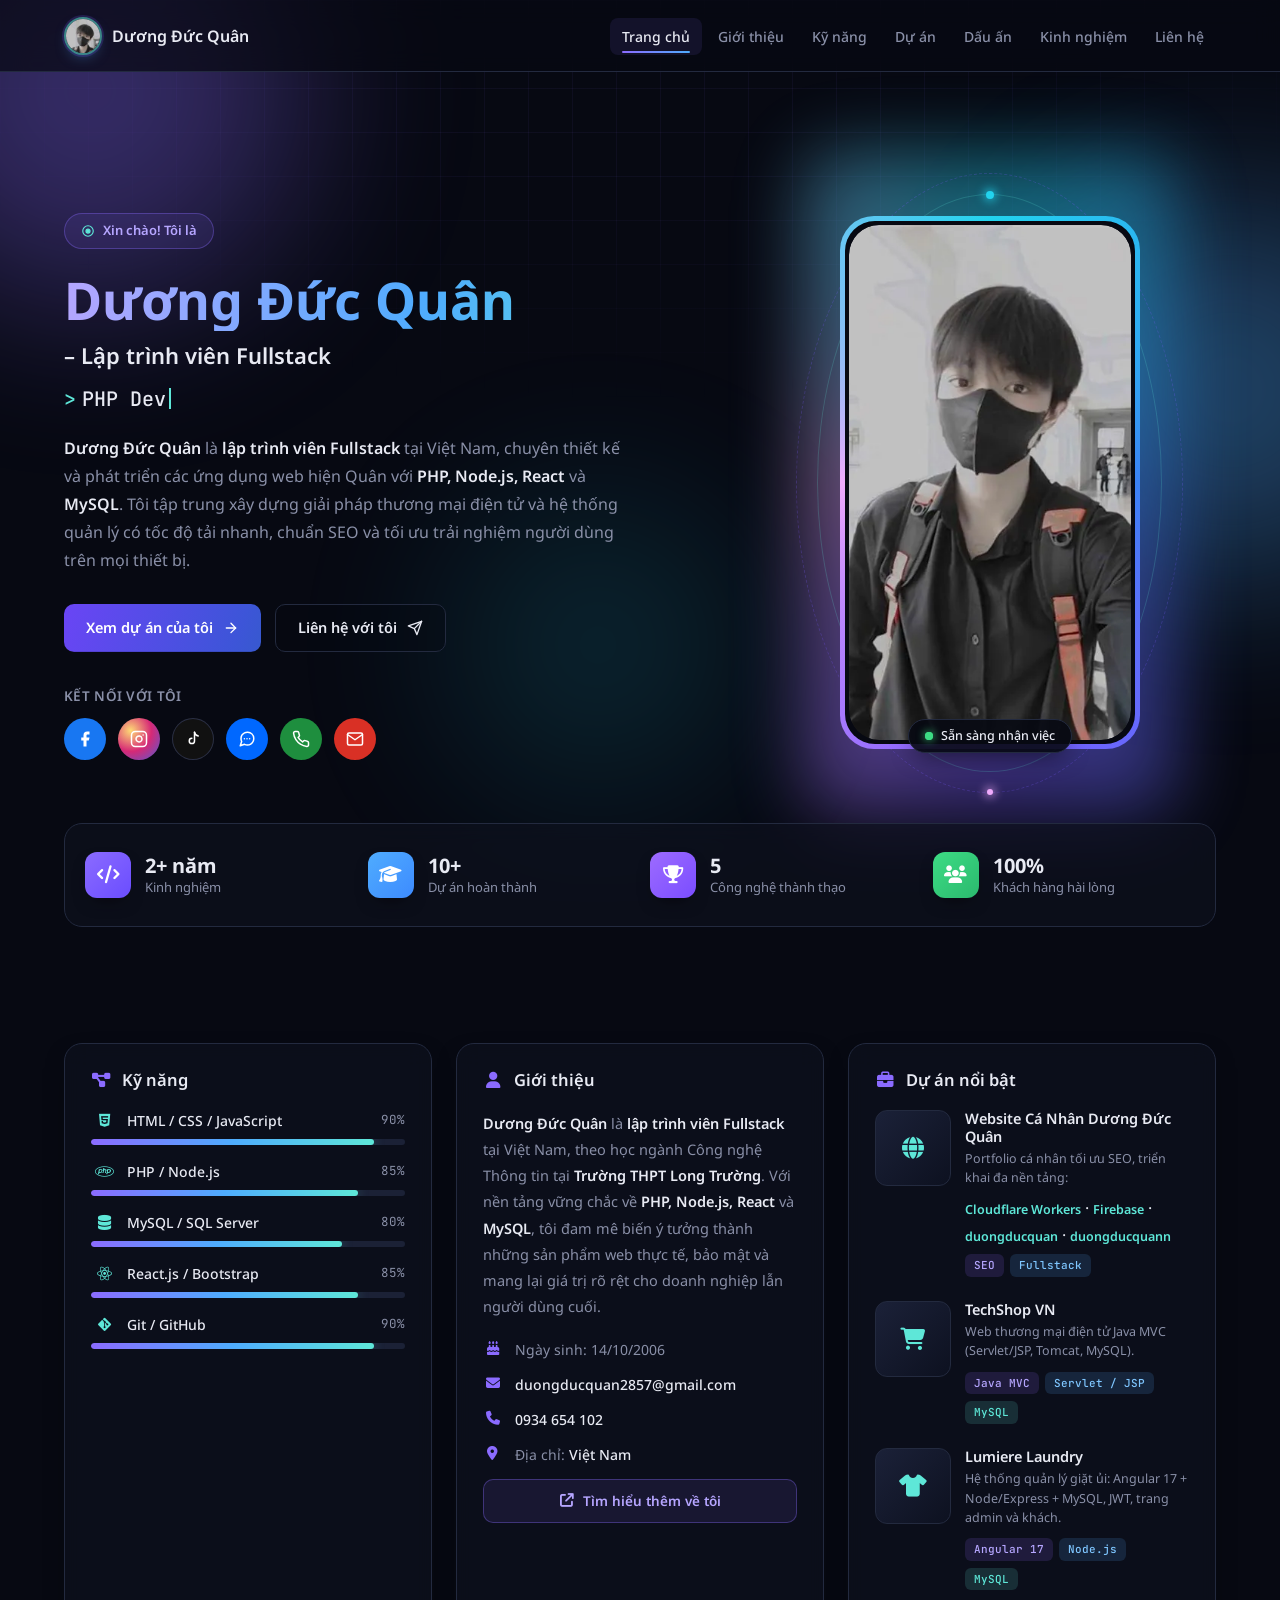
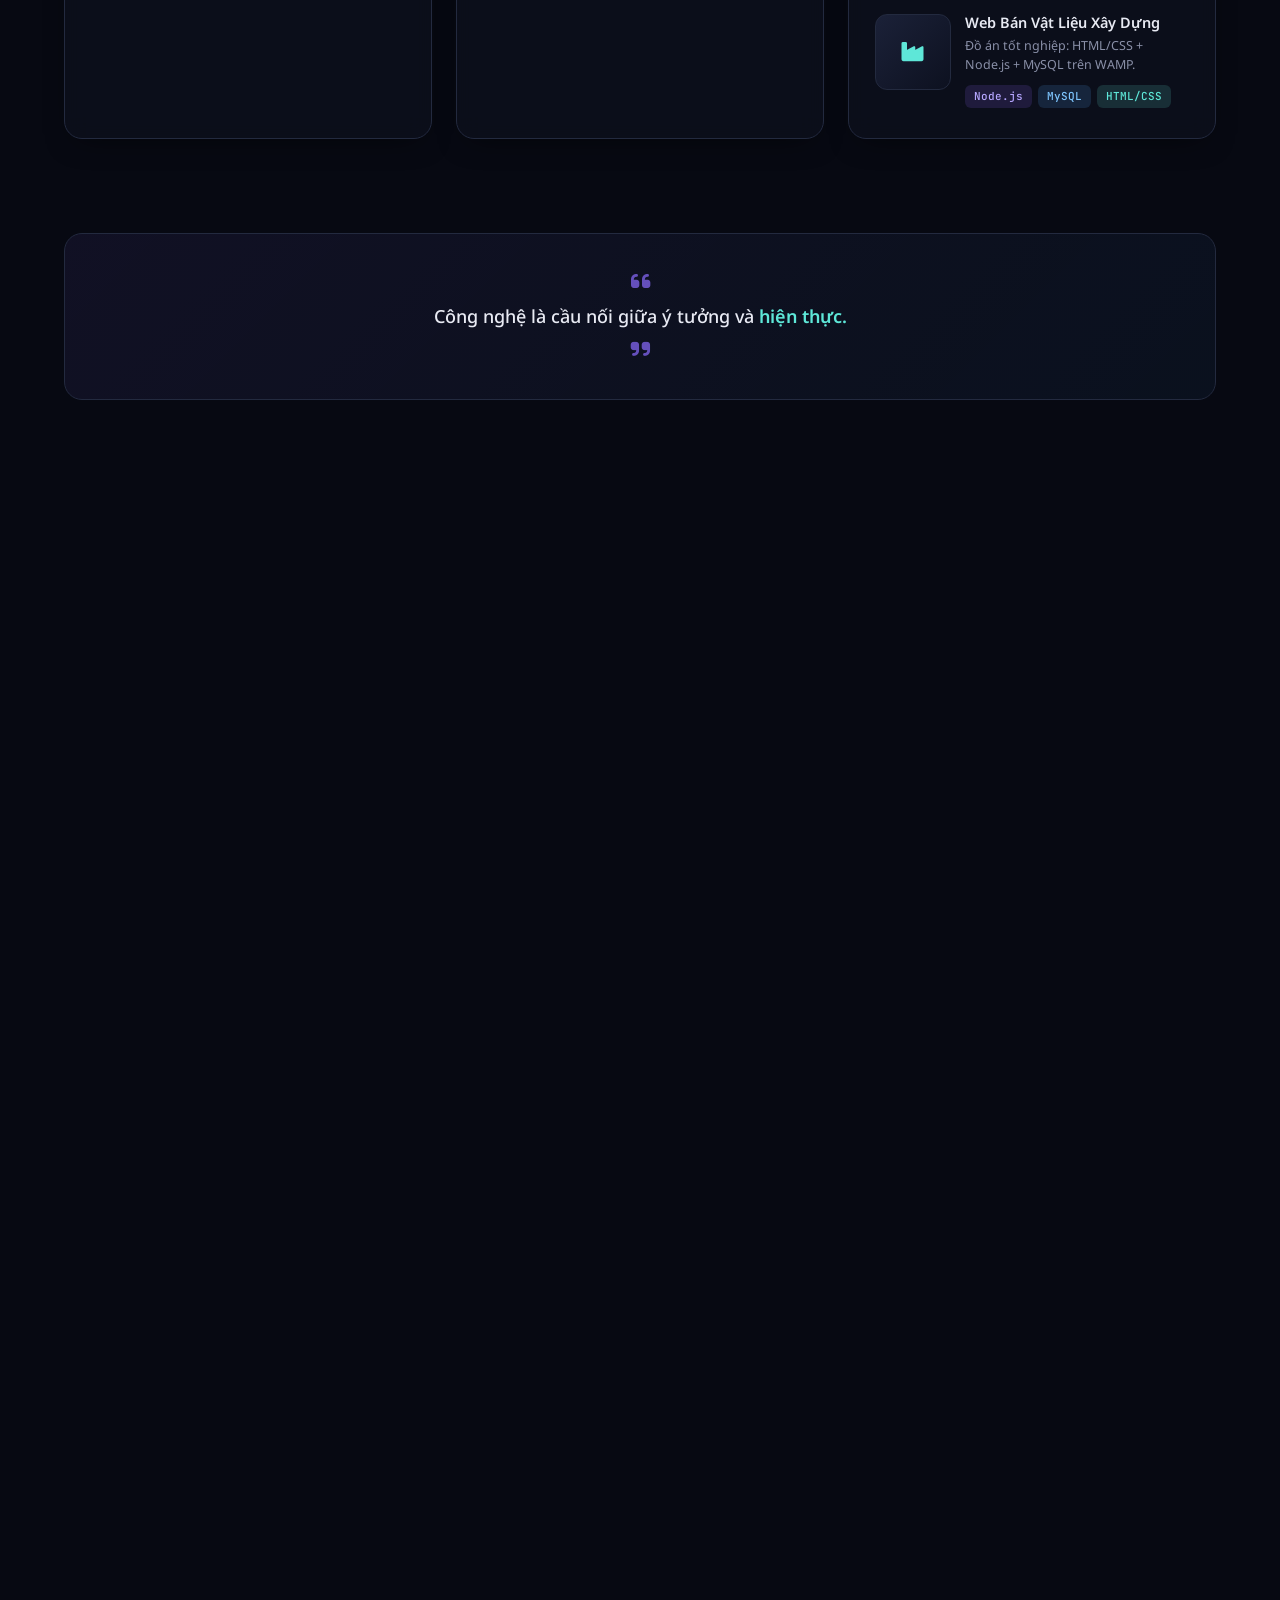
==== commit eecf157a: "Add service worker, faster preloader exit and hero entrance - sw.js: network-first for navigations, " ====
--- a/index.html
+++ b/index.html
@@ -58,6 +58,13 @@
                 }, 3500);
             }
             )(document.documentElement);
+        </script>
+        <script>
+            if ('serviceWorker' in navigator && (location.protocol === 'https:' || location.hostname === 'localhost')) {
+                try {
+                    navigator.serviceWorker.register('sw.js').catch(function () {});
+                } catch (e) {}
+            }
         </script>
                 <script type="application/ld+json">
             {
@@ -230,7 +237,7 @@
 @font-face{font-family:'JetBrains Mono';font-style:normal;font-weight:400 500;font-display:swap;src:url('jetbrains-mono-latin-ext.woff2') format('woff2');unicode-range:U+0100-02BA, U+02BD-02C5, U+02C7-02CC, U+02CE-02D7, U+02DD-02FF, U+0304, U+0308, U+0329, U+1D00-1DBF, U+1E00-1E9F, U+1EF2-1EFF, U+2020, U+20A0-20AB, U+20AD-20C4, U+2113, U+2C60-2C7F, U+A720-A7FF}
 @font-face{font-family:'JetBrains Mono';font-style:normal;font-weight:400 500;font-display:swap;src:url('jetbrains-mono-vietnamese.woff2') format('woff2');unicode-range:U+0102-0103, U+0110-0111, U+0128-0129, U+0168-0169, U+01A0-01A1, U+01AF-01B0, U+0300-0301, U+0303-0304, U+0308-0309, U+0323, U+0329, U+1EA0-1EF9, U+20AB}
 @font-face{font-family:'JetBrains Mono';font-style:normal;font-weight:400 500;font-display:swap;src:url('jetbrains-mono-latin.woff2') format('woff2');unicode-range:U+0000-00FF, U+0131, U+0152-0153, U+02BB-02BC, U+02C6, U+02DA, U+02DC, U+0304, U+0308, U+0329, U+2000-206F, U+20AC, U+2122, U+2191, U+2193, U+2212, U+2215, U+FEFF, U+FFFD}
-@font-face{font-family:'Noto Sans';font-style:normal;font-weight:400 700;font-display:swap;src:url('noto-sans-latin-ext.woff2') format('woff2');unicode-range:U+0100-02BA, U+02BD-02C5, U+02C7-02CC, U+02CE-02D7, U+02DD-02FF, U+0304, U+0308, U+0329, U+1D00-1DBF, U+1E00-1E9F, U+1EF2-1EFF, U+2020, U+20A0-20AB, U+20AD-20C4, U+2113, U+2C60-2C7F, U+A720-A7FF}@font-face{font-family:'Noto Sans';font-style:normal;font-weight:400 700;font-display:swap;src:url('noto-sans-vietnamese.woff2') format('woff2');unicode-range:U+0102-0103, U+0110-0111, U+0128-0129, U+0168-0169, U+01A0-01A1, U+01AF-01B0, U+0300-0301, U+0303-0304, U+0308-0309, U+0323, U+0329, U+1EA0-1EF9, U+20AB}@font-face{font-family:'Noto Sans';font-style:normal;font-weight:400 700;font-display:swap;src:url('noto-sans-latin.woff2') format('woff2');unicode-range:U+0000-00FF, U+0131, U+0152-0153, U+02BB-02BC, U+02C6, U+02DA, U+02DC, U+0304, U+0308, U+0329, U+2000-206F, U+20AC, U+2122, U+2191, U+2193, U+2212, U+2215, U+FEFF, U+FFFD}:root{--bg-void: #070912;--bg-panel: #0f1320;--bg-panel-hi: #141a2b;--bg-input: #0b0f1c;--line: #232a3f;--violet: #8b6bff;--blue: #4facfe;--cyan: #5ee7d8;--text: #e8eaf3;--muted: #8a90a8;--lavender: #b6a6ff;--success: #3ddc84;--brand-violet: #7c5cff;--brand-blue: #5b8cff;--av-cyan: #22d3ee;--av-blue: #3b82f6;--av-violet: #7c5cff;--av-pink: #f0abfc;--grad-brand: linear-gradient(135deg,var(--violet),var(--blue));--grad-btn: linear-gradient(110deg,#6a45f5 0%,#3d55d8 45%,#0e7490 100%);--grad-line: linear-gradient(90deg,var(--violet),var(--blue),var(--cyan));--grad-text: linear-gradient(100deg,var(--lavender) 0%,var(--blue) 55%,var(--cyan) 100%);--glass-bg: rgba(15,19,32,.62);--glass-blur: 12px;--radius-sm: 8px;--radius: 12px;--radius-lg: 18px;--radius-xl: 26px;--radius-pill: 999px;--shadow-card: 0 10px 30px -14px rgba(0,0,0,.65);--shadow-glow: 0 22px 44px -16px rgba(124,92,255,.5),0 0 24px -6px rgba(79,172,254,.25);--shadow-btn: 0 12px 28px -8px rgba(106,69,245,.55);--ease: cubic-bezier(.22,1,.36,1);--ease-in-out: cubic-bezier(.65,0,.35,1);--dur-fast: .2s;--dur: .35s;--dur-reveal: .5s;--nav-h: 72px;--font-sans: 'Noto Sans',system-ui,-apple-system,'Segoe UI',Roboto,Arial,sans-serif;--font-mono: 'JetBrains Mono',ui-monospace,Consolas,'Courier New',monospace}*,*::before,*::after{box-sizing: border-box}html{scroll-behavior: smooth;-webkit-text-size-adjust: 100%}body{margin: 0;padding-top: var(--nav-h);background: var(--bg-void);color: var(--text);font-family: var(--font-sans);font-size: 1rem;line-height: 1.5;overflow-x: hidden;-webkit-font-smoothing: antialiased;text-rendering: optimizeLegibility}h1,h2,h3,h4{margin: 0 0 .5rem;font-weight: 600;line-height: 1.2}p{margin: 0 0 1rem}ul,ol{margin: 0;padding: 0;list-style: none}figure,blockquote{margin: 0}img,svg,picture{vertical-align: middle}a{color: var(--blue)}button,input,textarea{font: inherit;color: inherit;margin: 0}button{cursor: pointer}[hidden]{display: none !important}.mono{font-family: var(--font-mono)}.sr-only{position: absolute !important;width: 1px;height: 1px;padding: 0;margin: -1px;overflow: hidden;clip: rect(0,0,0,0);white-space: nowrap;border: 0}:focus-visible{outline: 2px solid var(--cyan);outline-offset: 3px;border-radius: 6px}.skip-link{position: fixed;left: 16px;top: -60px;z-index: 100;background: #fff;color: #070912;font-weight: 600;padding: 10px 16px;border-radius: 10px;text-decoration: none;transition: top .2s}.skip-link:focus{top: 12px}.row{--gx: 1.5rem;--gy: 0;display: flex;flex-wrap: wrap;margin-top: calc(-1 * var(--gy));margin-right: calc(-.5 * var(--gx));margin-left: calc(-.5 * var(--gx))}.row>*{flex-shrink: 0;width: 100%;max-width: 100%;padding-right: calc(var(--gx) * .5);padding-left: calc(var(--gx) * .5);margin-top: var(--gy)}.g-3{--gx: 1rem;--gy: 1rem}.g-4{--gx: 1.5rem;--gy: 1.5rem}.g-5{--gx: 3rem;--gy: 3rem}.col-12{flex: 0 0 auto;width: 100%}@media (min-width: 768px){.col-md-6{flex:0 0 auto;width: 50%}}@media (min-width: 992px){.col-lg-4{flex:0 0 auto;width: 33.33333%}.col-lg-5{flex: 0 0 auto;width: 41.66667%}.col-lg-6{flex: 0 0 auto;width: 50%}.col-lg-7{flex: 0 0 auto;width: 58.33333%}.d-lg-inline-flex{display: inline-flex !important}.d-lg-none{display: none !important}}.d-flex{display: flex !important}.d-none{display: none !important}.align-items-center{align-items: center !important}.flex-wrap{flex-wrap: wrap !important}.gap-2{gap: .5rem !important}.gap-3{gap: 1rem !important}.h-100{height: 100% !important}.mt-2{margin-top: .5rem !important}.mt-4{margin-top: 1.5rem !important}.mb-0{margin-bottom: 0 !important}.mb-4{margin-bottom: 1.5rem !important}.pb-4{padding-bottom: 1.5rem !important}.py-5{padding-top: 3rem !important;padding-bottom: 3rem !important}@media (min-width: 992px){.d-none.d-lg-inline-flex{display:inline-flex !important}}.fas,.fab{display: inline-block;width: 1.25em;text-align: center;font-style: normal;line-height: 1}.ico{width: 1.1em;height: 1.1em;flex: none;fill: none;stroke: currentColor;stroke-width: 2;stroke-linecap: round;stroke-linejoin: round}.ico-fill{fill: currentColor;stroke: none}body::before{content: "";position: fixed;inset: 0;pointer-events: none;z-index: 0;background-image: linear-gradient(rgba(139,107,255,.06) 1px,transparent 1px),linear-gradient(90deg,rgba(139,107,255,.06) 1px,transparent 1px);background-size: 44px 44px;-webkit-mask-image: radial-gradient(ellipse 80% 60% at 50% 0%,#000 30%,transparent 75%);mask-image: radial-gradient(ellipse 80% 60% at 50% 0%,#000 30%,transparent 75%)}.bg-fx{position: fixed;inset: 0;overflow: hidden;pointer-events: none;z-index: 0;contain: strict}.glow-orb{position: absolute;border-radius: 50%;filter: blur(90px);opacity: .35;will-change: transform;animation: orbFloat 26s var(--ease-in-out) infinite alternate}.orb-a{width: 420px;height: 420px;top: -120px;left: -120px;background: var(--violet)}.orb-b{width: 380px;height: 380px;top: 200px;right: -140px;background: var(--blue);animation-name: orbFloat2;animation-duration: 30s}.orb-c{width: 300px;height: 300px;top: 55%;left: 35%;background: var(--av-cyan);opacity: .14;animation-duration: 36s}@keyframes orbFloat{0%{transform: translate3d(0,0,0) scale(1)}50%{transform: translate3d(70px,50px,0) scale(1.08)}100%{transform: translate3d(-30px,90px,0) scale(.95)}}@keyframes orbFloat2{0%{transform: translate3d(0,0,0) scale(1)}50%{transform: translate3d(-80px,40px,0) scale(1.1)}100%{transform: translate3d(-20px,-50px,0) scale(.96)}}.container-xl-custom{max-width: 1200px;margin: 0 auto;padding: 0 24px;position: relative;z-index: 1}.scroll-progress{position: fixed;top: 0;left: 0;right: 0;height: 3px;z-index: 60;pointer-events: none}.scroll-progress span{display: block;height: 100%;background: var(--grad-line);transform: scaleX(0);transform-origin: left center;will-change: transform;box-shadow: 0 0 10px rgba(94,231,216,.5)}.site-header{position: fixed;top: 0;left: 0;right: 0;z-index: 50}.navbar-custom{position: relative}.navbar-custom::before{content: "";position: absolute;inset: 0;background: rgba(7,9,18,.72);-webkit-backdrop-filter: blur(14px);backdrop-filter: blur(14px);border-bottom: 1px solid var(--line);transform-origin: top center;transition: transform var(--dur) var(--ease),background-color var(--dur),box-shadow var(--dur)}.is-scrolled .navbar-custom::before{transform: scaleY(.86);background-color: rgba(7,9,18,.88);box-shadow: 0 10px 30px -12px rgba(0,0,0,.7)}.navbar-inner{position: relative;max-width: 1200px;height: var(--nav-h);margin: 0 auto;padding: 0 24px;display: flex;align-items: center;justify-content: space-between;transition: transform var(--dur) var(--ease)}.is-scrolled .navbar-inner{transform: translateY(-5px)}.brand{display: flex;align-items: center;gap: 10px;text-decoration: none}.brand-mark{width: 38px;height: 38px;border-radius: 50%;display: block;object-fit: cover;object-position: center 18%;border: 2px solid rgba(94,231,216,.55);box-shadow: 0 0 0 2px rgba(124,92,255,.18),0 6px 16px -8px rgba(79,172,254,.7);transition: transform var(--dur) var(--ease)}.is-scrolled .brand-mark{transform: scale(.9)}.brand-name{color: var(--text);font-weight: 600;font-size: 16px}.nav-right{display: flex;align-items: center;gap: 1rem}.nav-links{display: flex;gap: 4px;align-items: center}.nav-links a{position: relative;display: block;color: var(--muted);text-decoration: none;font-size: 14px;font-weight: 500;padding: 8px 12px;border-radius: 8px;transition: color var(--dur-fast),background-color var(--dur-fast)}.nav-links a:hover,.nav-links a.active{color: var(--text);background: rgba(139,107,255,.1)}.nav-links a::after{content: "";position: absolute;left: 12px;right: 12px;bottom: 2px;height: 2px;border-radius: 2px;background: linear-gradient(90deg,var(--violet),var(--blue));transform: scaleX(0);transform-origin: left;transition: transform var(--dur) var(--ease)}.nav-links a.active::after{transform: scaleX(1)}.nav-cv-mobile{display: none}.btn-cv{background: var(--grad-btn);background-size: 200% 100%;color: #fff;border: 0;padding: 9px 18px;border-radius: 9px;font-size: 14px;font-weight: 600;text-decoration: none;display: inline-flex;align-items: center;gap: 8px}.nav-toggle{display: none;width: 44px;height: 44px;align-items: center;justify-content: center;background: rgba(139,107,255,.1);border: 1px solid var(--line);border-radius: 10px;color: var(--text)}.bars,.bars::before,.bars::after{display: block;width: 20px;height: 2px;border-radius: 2px;background: currentColor;transition: transform var(--dur) var(--ease),background-color var(--dur-fast)}.bars{position: relative}.bars::before,.bars::after{content: "";position: absolute;left: 0}.bars::before{transform: translateY(-6px)}.bars::after{transform: translateY(6px)}.nav-toggle[aria-expanded="true"] .bars{background-color: transparent}.nav-toggle[aria-expanded="true"] .bars::before{transform: rotate(45deg)}.nav-toggle[aria-expanded="true"] .bars::after{transform: rotate(-45deg)}.hero{padding: 88px 0 56px;position: relative}.badge-hello{display: inline-flex;align-items: center;gap: 8px;background: rgba(139,107,255,.1);border: 1px solid rgba(139,107,255,.35);color: var(--lavender);font-size: 13px;font-weight: 600;padding: 7px 16px;border-radius: var(--radius-pill);margin-bottom: 22px}.badge-hello .ico{color: var(--cyan);width: 14px;height: 14px}.hero-title{margin: 0 0 14px}.hero-name{display: block;font-size: 52px;font-weight: 700;line-height: 1.1;background: var(--grad-text);-webkit-background-clip: text;background-clip: text;color: transparent;-webkit-text-fill-color: transparent;padding-bottom: .06em}.hero-sub{display: block;margin-top: 10px;font-size: 22px;font-weight: 600;color: var(--text);line-height: 1.3}.hero-role{font-family: var(--font-mono);font-size: 20px;color: var(--text);font-weight: 500;margin-bottom: 20px;min-height: 30px;white-space: nowrap}.role-prefix{color: var(--cyan);margin-right: 6px}.cursor{display: inline-block;width: 2px;height: 1.05em;margin-left: 3px;vertical-align: -3px;background: var(--cyan);animation: blink 1s step-end infinite}@keyframes blink{50%{opacity: 0}}.hero-desc{color: var(--muted);font-size: 16px;line-height: 1.75;max-width: 560px;margin-bottom: 30px}.hero-desc strong{color: var(--text);font-weight: 600}.hero-cta{display: flex;gap: 14px;flex-wrap: wrap;margin-bottom: 34px}.btn-primary-glow,.btn-outline-ghost{position: relative;display: inline-flex;align-items: center;justify-content: center;gap: 10px;padding: 12px 22px;border-radius: 10px;font-weight: 600;font-size: 14.5px;text-decoration: none;overflow: hidden;isolation: isolate}.btn-primary-glow{background: var(--grad-btn);background-size: 200% 100%;border: 0;color: #fff}.btn-outline-ghost{background: rgba(7,9,18,.35);border: 1px solid var(--line);color: var(--text)}.connect-label{color: var(--muted);font-size: 13.5px;margin-bottom: 12px;font-weight: 600;letter-spacing: .3px}.social-row{display: flex;gap: 12px;flex-wrap: wrap}.social-circle{--glow: 255,255,255;width: 42px;height: 42px;border-radius: 50%;display: flex;align-items: center;justify-content: center;color: #fff;font-size: 17px;text-decoration: none}.social-circle .ico{width: 18px;height: 18px}.sc-fb{background: #1877f2;--glow: 24,119,242}.sc-ig{background: radial-gradient(circle at 30% 30%,#feda75,#d62976,#4f5bd5);--glow: 214,41,118}.sc-tt{background: #111;--glow: 37,244,238;box-shadow: inset 0 0 0 1px #2a2f45}.sc-zl{background: #0068ff;--glow: 0,104,255}.sc-ph{background: #1e8e3e;--glow: 40,167,69}.sc-gm{background: #d93025;--glow: 217,48,37}.avatar-wrap{position: relative;display: flex;align-items: center;justify-content: center;padding: 56px 20px 64px}.avatar{--size: 300px;--ring: 5px;position: relative;width: var(--size);height: calc(var(--size) * 16 / 9);border-radius: 34px;isolation: isolate}.avatar-glow{position: absolute;inset: -12%;border-radius: 34px;z-index: -2;background: conic-gradient(from 0deg,var(--av-cyan),var(--av-blue),var(--av-violet),var(--av-pink),var(--av-cyan));filter: blur(36px);opacity: .45;will-change: transform,opacity;animation: breathe 5s ease-in-out infinite}@keyframes breathe{0%,100%{transform: scale(.94);opacity: .36}50%{transform: scale(1.04);opacity: .6}}.avatar-ring{position: absolute;inset: 0;border-radius: 34px;will-change: transform;animation: spin 8s linear infinite}.avatar-ring::before{content: "";position: absolute;inset: 0;border-radius: 34px;background: conic-gradient(from 0deg,var(--av-cyan),var(--av-blue),var(--av-violet),var(--av-pink),var(--av-cyan));animation: spin 2.4s linear infinite paused}.avatar:hover .avatar-ring::before{animation-play-state: running}@keyframes spin{to{transform: rotate(360deg)}}.avatar-photo{position: absolute;inset: var(--ring);z-index: 1;border-radius: 30px;padding: 4px;background: var(--bg-void)}.avatar-photo picture{display: block;width: 100%;height: 100%;border-radius: 30px;overflow: hidden}.avatar-photo img{display: block;width: 100%;height: 100%;border-radius: 30px;object-fit: cover;object-position: center;transition: transform .7s var(--ease)}.avatar:hover .avatar-photo img{transform: scale(1.05)}.avatar-orbit{position: absolute;border-radius: 50%;pointer-events: none;z-index: -1;border: 1px solid rgba(94,231,216,.2);animation: spin 18s linear infinite}.orbit-1{inset: calc(var(--size) * -.075)}.orbit-2{inset: calc(var(--size) * -.145);border-style: dashed;border-color: rgba(124,92,255,.25);animation-duration: 32s;animation-direction: reverse}.orbit-dot{position: absolute;top: -4px;left: 50%;width: 8px;height: 8px;margin-left: -4px;border-radius: 50%;background: var(--av-cyan);box-shadow: 0 0 10px 2px rgba(34,211,238,.8)}.orbit-2 .orbit-dot{top: auto;bottom: -3px;width: 6px;height: 6px;margin-left: -3px;background: var(--av-pink);box-shadow: 0 0 10px 2px rgba(240,171,252,.75)}.status-pill{position: absolute;left: 50%;bottom: -20px;z-index: 3;transform: translateX(-50%);display: flex;align-items: center;gap: 8px;white-space: nowrap;background: rgba(7,9,18,.9);border: 1px solid var(--line);padding: 7px 16px;border-radius: var(--radius-pill);font-size: 12.5px;font-weight: 500;box-shadow: 0 8px 24px -8px rgba(0,0,0,.7)}.status-dot{position: relative;width: 8px;height: 8px;border-radius: 50%;background: var(--success);box-shadow: 0 0 8px var(--success)}.status-dot::after{content: "";position: absolute;inset: 0;border-radius: 50%;background: var(--success);animation: ping 1.8s cubic-bezier(0,0,.2,1) infinite}@keyframes ping{75%,100%{transform: scale(2.6);opacity: 0}}.stats-bar{background: var(--glass-bg);border: 1px solid var(--line);border-radius: var(--radius-lg);padding: 28px 20px;margin: 10px 0 60px;display: grid;grid-template-columns: repeat(4,1fr);gap: 20px}.stat-item{display: flex;align-items: center;gap: 14px}.stat-icon{width: 46px;height: 46px;border-radius: 12px;flex: none;display: flex;align-items: center;justify-content: center;font-size: 18px;color: #fff}.stat-num{font-size: 20px;font-weight: 700;color: var(--text);line-height: 1.2}.counter{display: inline-block;font-variant-numeric: tabular-nums;text-align: right}.stat-label{font-size: 13px;color: var(--muted)}.panel{position: relative;height: 100%;padding: 26px;background: var(--glass-bg);border: 1px solid var(--line);border-radius: var(--radius-lg)}.js .reveal{--reveal-tr: opacity var(--dur-reveal) var(--ease) var(--d,0ms),translate var(--dur-reveal) var(--ease) var(--d,0ms),scale var(--dur-reveal) var(--ease) var(--d,0ms),filter var(--dur-reveal) var(--ease) var(--d,0ms);opacity: 0;transition: var(--reveal-tr)}.js .reveal[data-anim="fade-up"]{translate: 0 28px}.js .reveal[data-anim="fade-left"]{translate: 40px 0}.js .reveal[data-anim="fade-right"]{translate: -40px 0}.js .reveal[data-anim="zoom-in"]{scale: .9}.js .reveal[data-anim="blur-in"]{filter: blur(10px);scale: 1.03}.js .reveal[data-anim="split"],.js .reveal[data-anim="timeline"]{opacity: 1}.js .reveal.is-visible,.reveal-fallback .reveal{opacity: 1;translate: none;scale: none;filter: none}@media (max-width: 1199.98px){.avatar{--size:260px}}@media (max-width: 991.98px){.nav-toggle{display:inline-flex}.nav-links{position: absolute;top: calc(100%+8px);left: 16px;right: 16px;flex-direction: column;align-items: stretch;gap: 4px;padding: 12px;background: rgba(12,15,27,.97);border: 1px solid var(--line);border-radius: 16px;box-shadow: 0 24px 48px -16px rgba(0,0,0,.8);opacity: 0;visibility: hidden;transform: translateY(-10px) scale(.98);transform-origin: top center;transition: opacity .3s var(--ease),transform .3s var(--ease),visibility 0s linear .3s}.nav-links.is-open{opacity: 1;visibility: visible;transform: none;transition-delay: 0s}.nav-links li{opacity: 0;transform: translateY(-6px);transition: opacity .3s var(--ease),transform .3s var(--ease)}.nav-links.is-open li{opacity: 1;transform: none;transition-delay: calc(var(--i,0) * 40ms+60ms)}.nav-links a{padding: 12px 14px;font-size: 15.5px}.nav-links a::after{left: 14px;right: auto;width: 24px;bottom: 6px}.nav-cv-mobile{display: block;padding-top: 6px;margin-top: 4px;border-top: 1px solid var(--line)}.nav-cv-mobile .btn-cv{display: flex;justify-content: center;padding: 12px}.hero{padding-top: 56px}.hero-name{font-size: 38px}.stats-bar{grid-template-columns: repeat(2,1fr)}}@media (max-width: 767.98px){.glow-orb{filter:blur(60px);opacity: .25;animation: none}.orb-a{width: 260px;height: 260px}.orb-b{width: 240px;height: 240px}.orb-c{display: none}}@media (max-width: 575.98px){.container-xl-custom,.navbar-inner{padding-left:16px;padding-right: 16px}.hero-name{font-size: 34px}.hero-sub{font-size: 18px}.hero-role{font-size: 17px}.avatar{--size: 230px}.avatar-wrap{padding: 40px 10px 56px}.stats-bar{grid-template-columns: 1fr}}@media (prefers-reduced-motion:reduce){html{scroll-behavior: auto}*,*::before,*::after{animation-duration: .01ms !important;animation-iteration-count: 1 !important;transition-duration: .01ms !important;transition-delay: 0s !important}.js .reveal{opacity: 1 !important;translate: none !important;scale: none !important;filter: none !important}}.npd-preloader{--pl-bg-1: #050816;--pl-bg-2: #0B1120;--pl-primary: #2563EB;--pl-secondary: #06B6D4;--pl-accent: #38BDF8;--pl-text: #FFFFFF;--pl-muted: #94A3B8;position: fixed;inset: 0;width: 100vw;height: 100vh;height: 100dvh;z-index: 99999;display: flex;align-items: center;justify-content: center;background: radial-gradient(circle at 50% 42%,rgba(37,99,235,.16) 0%,rgba(6,182,212,.06) 36%,transparent 72%),linear-gradient(160deg,var(--pl-bg-1) 0%,var(--pl-bg-2) 100%);color: var(--pl-text);font-family: var(--font-sans);overflow: hidden;user-select: none;-webkit-user-select: none;isolation: isolate;will-change: transform,opacity;transition: transform .35s cubic-bezier(.76,0,.24,1),opacity .3s cubic-bezier(.22,1,.36,1),visibility 0s linear .4s}html:not(.js) .npd-preloader,html.reveal-fallback .npd-preloader{display: none !important}html.is-preloading,html.is-preloading body{overflow: hidden !important}.npd-preloader.is-complete .npd-pl-logo-box{transform: scale(1.06);filter: drop-shadow(0 0 38px rgba(56,189,248,.92))}.npd-preloader.is-complete .npd-pl-progress-fill{box-shadow: 0 0 26px rgba(56,189,248,.95),0 0 48px rgba(6,182,212,.6)}.npd-preloader.is-exiting{transform: translate3d(0,-102%,0);opacity: 0;visibility: hidden;pointer-events: none}.npd-preloader::after{content: "";position: absolute;left: 0;right: 0;bottom: 0;height: 2px;background: linear-gradient(90deg,transparent,var(--pl-primary),var(--pl-secondary),var(--pl-accent),transparent);box-shadow: 0 0 24px var(--pl-accent);opacity: .85}.npd-pl-grid{position: absolute;inset: 0;pointer-events: none;z-index: 0;background-image: linear-gradient(rgba(56,189,248,.055) 1px,transparent 1px),linear-gradient(90deg,rgba(56,189,248,.055) 1px,transparent 1px);background-size: 48px 48px;-webkit-mask-image: radial-gradient(circle at 50% 48%,#000 18%,transparent 74%);mask-image: radial-gradient(circle at 50% 48%,#000 18%,transparent 74%)}.npd-pl-glow{position: absolute;width: min(540px,88vw);height: min(540px,88vw);border-radius: 50%;background: radial-gradient(circle,rgba(37,99,235,.22) 0%,rgba(6,182,212,.11) 42%,transparent 70%);filter: blur(48px);pointer-events: none;z-index: 0;animation: npdGlowPulse 4.2s ease-in-out infinite alternate}@keyframes npdGlowPulse{0%{transform: scale(.92);opacity: .65}100%{transform: scale(1.08);opacity: 1}}.npd-pl-particles{position: absolute;inset: 0;pointer-events: none;z-index: 1;overflow: hidden;contain: strict}.npd-pl-particle{position: absolute;left: var(--x,50%);top: var(--y,50%);width: var(--s,3px);height: var(--s,3px);border-radius: 50%;background: var(--c,#38BDF8);box-shadow: 0 0 10px var(--c,#38BDF8);opacity: 0;will-change: transform,opacity;animation: npdParticleFloat var(--d,7s) ease-in-out var(--dl,0s) infinite}@keyframes npdParticleFloat{0%{transform: translate3d(0,18px,0) scale(.6);opacity: 0}30%{opacity: var(--o,.65)}70%{opacity: var(--o,.65)}100%{transform: translate3d(var(--tx,14px),var(--ty,-64px),0) scale(1.1);opacity: 0}}.npd-pl-content{position: relative;z-index: 2;width: min(500px,90vw);padding: 34px 26px 30px;display: flex;flex-direction: column;align-items: center;text-align: center;background: rgba(11,17,32,.46);border: 1px solid rgba(56,189,248,.16);border-radius: 26px;box-shadow: 0 26px 64px -20px rgba(0,0,0,.85),inset 0 1px 0 rgba(255,255,255,.08);-webkit-backdrop-filter: blur(16px);backdrop-filter: blur(16px)}.npd-pl-content::before{content: "";position: absolute;top: -1px;left: 18%;right: 18%;height: 1px;background: linear-gradient(90deg,transparent,rgba(56,189,248,.75),transparent)}.npd-pl-logo-wrap{position: relative;width: 136px;height: 136px;display: flex;align-items: center;justify-content: center;margin-bottom: 24px;opacity: 0;transform: scale(.7);filter: blur(10px);animation: npdLogoReveal .95s cubic-bezier(.22,1,.36,1) .08s forwards}@keyframes npdLogoReveal{to{opacity: 1;transform: scale(1);filter: blur(0)}}.npd-pl-ring-svg{position: absolute;inset: 0;width: 100%;height: 100%;overflow: visible;pointer-events: none}.npd-pl-ring-outer{transform-origin: 50% 50%;animation: npdSpin 9s linear infinite}.npd-pl-ring-inner{transform-origin: 50% 50%;animation: npdSpinRev 14s linear infinite}@keyframes npdSpin{to{transform: rotate(360deg)}}@keyframes npdSpinRev{to{transform: rotate(-360deg)}}.npd-pl-logo-box{position: relative;width: 96px;height: 96px;border-radius: 50%;padding: 3px;background: linear-gradient(135deg,var(--pl-primary),var(--pl-secondary),var(--pl-accent));box-shadow: 0 0 28px -4px rgba(6,182,212,.55),0 10px 26px -8px rgba(0,0,0,.85);overflow: hidden;transition: transform .5s var(--ease),filter .5s var(--ease);animation: npdLogoPulse 3s ease-in-out infinite}@keyframes npdLogoPulse{0%,100%{box-shadow: 0 0 24px -4px rgba(6,182,212,.5),0 0 0 0 rgba(56,189,248,0)}50%{box-shadow: 0 0 36px 2px rgba(56,189,248,.75),0 0 0 6px rgba(56,189,248,.09)}}.npd-pl-logo-inner{position: relative;width: 100%;height: 100%;border-radius: 50%;overflow: hidden;background: var(--pl-bg-1);display: flex;align-items: center;justify-content: center}.npd-pl-logo-img{width: 100%;height: 100%;object-fit: cover;object-position: center 18%;display: block;border-radius: 50%}.npd-pl-monogram{display: none;font-weight: 800;font-size: 26px;letter-spacing: 1.5px;background: linear-gradient(135deg,#FFFFFF 0%,var(--pl-accent) 55%,var(--pl-secondary) 100%);-webkit-background-clip: text;background-clip: text;color: transparent}.npd-pl-logo-box.is-fallback .npd-pl-logo-img{display: none}.npd-pl-logo-box.is-fallback .npd-pl-monogram{display: block}.npd-pl-logo-inner::after{content: "";position: absolute;top: -20%;left: -130%;width: 75%;height: 140%;background: linear-gradient(90deg,transparent,rgba(255,255,255,.5),rgba(56,189,248,.35),transparent);transform: skewX(-25deg);pointer-events: none;animation: npdLightSweep 2.7s cubic-bezier(.4,0,.2,1) .55s infinite}@keyframes npdLightSweep{0%{left: -130%}48%,100%{left: 165%}}.npd-pl-brand{margin: 0 0 8px;font-size: clamp(21px,4.5vw,27px);font-weight: 700;letter-spacing: .14em;text-transform: uppercase;color: var(--pl-text);line-height: 1.25;display: flex;flex-wrap: wrap;justify-content: center;gap: .28em}.npd-pl-word{display: inline-flex}.npd-pl-char{display: inline-block;opacity: 0;transform: translate3d(0,16px,0);animation: npdCharReveal .55s cubic-bezier(.22,1,.36,1) calc(var(--ci,0) * 32ms + 180ms) forwards}.npd-pl-char.is-accent{background: linear-gradient(135deg,#FFFFFF 15%,var(--pl-accent) 60%,var(--pl-secondary) 100%);-webkit-background-clip: text;background-clip: text;color: transparent}@keyframes npdCharReveal{to{opacity: 1;transform: translate3d(0,0,0)}}.npd-pl-subtitle{margin: 0 0 26px;font-family: var(--font-mono);font-size: clamp(10px,2.3vw,11.5px);font-weight: 600;letter-spacing: .2em;text-transform: uppercase;color: var(--pl-muted);opacity: 0;transform: translate3d(0,10px,0);animation: npdCharReveal .65s cubic-bezier(.22,1,.36,1) .55s forwards}.npd-pl-subtitle .sep{color: var(--pl-secondary);margin: 0 6px;font-weight: 700}.npd-pl-progress-wrap{width: 100%;max-width: 370px;opacity: 0;transform: translate3d(0,12px,0);animation: npdCharReveal .65s cubic-bezier(.22,1,.36,1) .68s forwards}.npd-pl-meta-top{display: flex;align-items: center;justify-content: space-between;gap: 10px;margin-bottom: 9px;font-family: var(--font-mono);font-size: 11px;letter-spacing: .13em;text-transform: uppercase}.npd-pl-init{color: var(--pl-accent);font-weight: 600;display: inline-flex;align-items: center;gap: 7px}.npd-pl-init-dot{width: 6px;height: 6px;border-radius: 50%;background: var(--pl-secondary);box-shadow: 0 0 8px var(--pl-secondary);animation: ping 1.6s cubic-bezier(0,0,.2,1) infinite}.npd-pl-pct-box{color: var(--pl-text);font-weight: 700;font-variant-numeric: tabular-nums;letter-spacing: .08em}.npd-pl-pct-box .br{color: var(--pl-secondary);font-weight: 500}.npd-pl-pct-val{color: var(--pl-accent);text-shadow: 0 0 12px rgba(56,189,248,.6)}.npd-pl-bar{position: relative;width: 100%;height: 6px;border-radius: 999px;background: rgba(148,163,184,.15);border: 1px solid rgba(56,189,248,.16);overflow: hidden;box-shadow: inset 0 1px 2px rgba(0,0,0,.6)}.npd-pl-progress-fill{position: relative;width: 100%;height: 100%;border-radius: 999px;background: linear-gradient(90deg,var(--pl-primary) 0%,var(--pl-secondary) 55%,var(--pl-accent) 100%);box-shadow: 0 0 16px rgba(6,182,212,.75);transform: scaleX(0);transform-origin: left center;will-change: transform;transition: box-shadow .3s ease}.npd-pl-progress-fill::after{content: "";position: absolute;inset: 0;background: linear-gradient(90deg,transparent 0%,rgba(255,255,255,.78) 50%,transparent 100%);transform: translateX(-100%);animation: npdBarShimmer 1.35s linear infinite}@keyframes npdBarShimmer{to{transform: translateX(100%)}}.npd-pl-status-row{margin-top: 14px;min-height: 20px;display: flex;align-items: center;justify-content: center}.npd-pl-status{font-family: var(--font-mono);font-size: 11.5px;font-weight: 500;letter-spacing: .14em;text-transform: uppercase;color: var(--pl-muted);transition: opacity .2s ease,transform .2s ease,color .25s ease}.npd-pl-status.is-switching{opacity: 0;transform: translateY(4px)}.npd-pl-status.is-welcome{color: var(--pl-accent);font-weight: 700;letter-spacing: .26em;text-shadow: 0 0 16px rgba(56,189,248,.8)}.site-header,#main{transition: opacity .75s cubic-bezier(.22,1,.36,1),transform .75s cubic-bezier(.22,1,.36,1)}html.preloader-done .hero .badge-hello{animation: npdHeroItemIn .65s var(--ease) 0s both}html.preloader-done .hero .hero-title{animation: npdHeroItemIn .7s var(--ease) .04s both}html.preloader-done .hero .hero-role{animation: npdHeroItemIn .7s var(--ease) .08s both}html.preloader-done .hero .hero-desc{animation: npdHeroItemIn .7s var(--ease) .12s both}html.preloader-done .hero .hero-cta{animation: npdHeroItemIn .7s var(--ease) .16s both}html.preloader-done .hero .avatar-wrap{animation: npdHeroItemIn .8s var(--ease) .08s both}@keyframes npdHeroItemIn{from{opacity: 0;transform: translate3d(0,22px,0)}to{opacity: 1;transform: translate3d(0,0,0)}}@media (max-width: 767.98px){.npd-pl-content{padding:28px 20px 24px;border-radius: 22px}.npd-pl-logo-wrap{width: 118px;height: 118px;margin-bottom: 20px}.npd-pl-logo-box{width: 84px;height: 84px}.npd-pl-particle:nth-child(n+11){display: none}.npd-pl-glow{filter: blur(34px)}}@media (max-width: 479.98px){.npd-pl-brand{letter-spacing:.1em}.npd-pl-subtitle{letter-spacing: .12em;font-size: 9.8px;margin-bottom: 22px}.npd-pl-meta-top{font-size: 10px}}@media (prefers-reduced-motion:reduce){.npd-preloader{transition: opacity .25s ease !important;transform: none !important}.npd-pl-logo-wrap,.npd-pl-char,.npd-pl-subtitle,.npd-pl-progress-wrap{opacity: 1 !important;transform: none !important;filter: none !important;animation: none !important}.npd-pl-particles,.npd-pl-logo-inner::after,.npd-pl-progress-fill::after{display: none !important}}.panel{-webkit-backdrop-filter:blur(var(--glass-blur)) saturate(120%);backdrop-filter:blur(var(--glass-blur)) saturate(120%);box-shadow:var(--shadow-card);transition:transform var(--dur) var(--ease),box-shadow var(--dur) var(--ease),border-color var(--dur)}.js .panel.reveal{transition:var(--reveal-tr),transform var(--dur) var(--ease),box-shadow var(--dur) var(--ease),border-color var(--dur)}.panel::before{content:"";position:absolute;inset:-1px;border-radius:inherit;padding:1px;background:linear-gradient(135deg,rgba(139,107,255,.95),rgba(79,172,254,.55) 45%,rgba(94,231,216,.9));-webkit-mask:linear-gradient(#000 0 0) content-box,linear-gradient(#000 0 0);-webkit-mask-composite:xor;mask-composite:exclude;opacity:0;transition:opacity var(--dur) var(--ease);pointer-events:none}@media (hover:hover) and (pointer:fine){.panel:hover{transform:translateY(-6px);box-shadow:var(--shadow-glow);border-color:transparent}.panel:hover::before{opacity:1}}.stats-bar{-webkit-backdrop-filter:blur(var(--glass-blur));backdrop-filter:blur(var(--glass-blur))}.stat-icon{box-shadow:0 8px 18px -8px rgba(0,0,0,.6)}.panel-head{display:flex;align-items:center;justify-content:space-between;margin-bottom:20px}.panel-title{display:flex;align-items:center;gap:10px;font-size:16.5px;font-weight:600;margin:0;color:var(--text)}.panel-title i{color:var(--violet)}.panel-link{color:var(--blue);font-size:13px;text-decoration:none;font-weight:600}.panel-link:hover{color:var(--cyan)}.skill-row{margin-bottom:16px}.skill-row:last-child{margin-bottom:0}.skill-top{display:flex;align-items:center;gap:10px;margin-bottom:8px}.skill-icon{width:26px;text-align:center;color:var(--cyan);font-size:15px}.skill-name{flex:1;font-size:14px;font-weight:500}.skill-pct{font-family:var(--font-mono);font-size:12.5px;color:var(--muted);font-variant-numeric:tabular-nums;min-width:4ch;text-align:right}.skill-track{height:6px;background:#1b2136;border-radius:99px;overflow:hidden}.skill-fill{height:100%;width:var(--w,0%);border-radius:99px;background:var(--grad-line);box-shadow:0 0 12px rgba(94,231,216,.35);transform-origin:left center;transition:transform 1.3s var(--ease) var(--d,0ms)}.js .skill-fill{transform:scaleX(0)}.js .skill-row.is-animated .skill-fill,.reveal-fallback .skill-fill{transform:scaleX(1)}.about-text{color:var(--muted);font-size:14.5px;line-height:1.8;margin-bottom:20px}.about-text b{color:var(--text);font-weight:600}.info-row{display:flex;align-items:flex-start;gap:12px;margin-bottom:14px;font-size:14px}.info-row i{width:20px;color:var(--violet);margin-top:2px}.info-row span{color:var(--muted)}.info-row a{color:var(--text);text-decoration:none;font-weight:500;word-break:break-word;transition:color var(--dur-fast)}.info-row a:hover{color:var(--cyan)}.btn-more{position:relative;overflow:hidden;isolation:isolate;width:100%;background:rgba(139,107,255,.1);border:1px solid rgba(139,107,255,.35);color:var(--lavender);padding:11px;border-radius:10px;font-size:13.5px;font-weight:600;display:flex;align-items:center;justify-content:center;gap:8px;text-decoration:none;transition:background-color var(--dur),color var(--dur),border-color var(--dur)}.btn-more:hover{background:rgba(139,107,255,.2);border-color:rgba(139,107,255,.6);color:#fff}.project-card{display:flex;gap:14px;margin-bottom:20px}.project-card:last-child{margin-bottom:0}.project-thumb{width:76px;height:76px;border-radius:12px;flex:none;background:linear-gradient(135deg,#1b2138,#0d1120);border:1px solid var(--line);display:flex;align-items:center;justify-content:center;font-size:22px;color:var(--cyan);transition:transform var(--dur) var(--ease),box-shadow var(--dur),border-color var(--dur)}.project-card:hover .project-thumb{transform:rotate(-4deg) scale(1.05);border-color:rgba(94,231,216,.4);box-shadow:0 0 22px -4px rgba(94,231,216,.45)}.project-name{font-size:14.5px;font-weight:600;margin-bottom:4px}.project-desc{font-size:12.5px;color:var(--muted);line-height:1.55;margin-bottom:8px}.project-actions a{display:inline-flex;align-items:center;gap:8px;font-size:12.5px;color:var(--cyan);text-decoration:none;font-weight:600;padding:4px 0}.project-actions a:hover{color:#a3fcff}.tag{display:inline-block;font-size:11px;font-family:var(--font-mono);font-weight:500;padding:3px 9px;border-radius:6px;margin-right:6px;margin-bottom:4px}.tag-lg{font-size:13px;padding:7px 14px;margin:0;transition:transform var(--dur) var(--ease)}.tag-lg:hover{transform:translateY(-2px)}.tag-php{background:rgba(139,107,255,.15);color:var(--lavender)}.tag-sql{background:rgba(79,172,254,.15);color:#7fc6ff}.tag-bs{background:rgba(94,231,216,.15);color:var(--cyan)}.tag-jq{background:rgba(255,154,158,.15);color:#ffb3b6}.quote-band{border:1px solid var(--line);border-radius:var(--radius-lg);padding:36px 30px;text-align:center;background:linear-gradient(135deg,rgba(139,107,255,.08),rgba(79,172,254,.05));margin:70px 0 0}.quote-band .fa-quote-left,.quote-band .fa-quote-right{color:var(--violet);font-size:22px;opacity:.7}.quote-text{font-size:18px;font-weight:500;margin:8px 0;color:var(--text)}.quote-text p{margin:0}.quote-text .hl{color:var(--cyan);font-weight:600}section{scroll-margin-top:calc(var(--nav-h)+16px)}.section-label{font-family:var(--font-mono);font-size:12.5px;color:var(--cyan);letter-spacing:1.5px;text-transform:uppercase;margin-bottom:8px;display:block}.section-heading{position:relative;font-size:28px;font-weight:700;margin-bottom:36px;padding-bottom:14px}.section-intro{color:var(--muted);font-size:15px;line-height:1.75;max-width:780px;margin:-18px 0 32px}.section-intro strong{color:var(--text);font-weight:600}.moment-card{display:flex;flex-direction:column;padding:18px}.moment-figure{margin:0;display:flex;flex-direction:column;height:100%}.moment-media{position:relative;display:block;border-radius:13px;overflow:hidden;background:#0b0f1c;border:1px solid var(--line);margin-bottom:16px;text-decoration:none}.moment-media picture,.moment-media img{display:block;width:100%;height:auto}.moment-media img{object-fit:cover;object-position:center 20%;aspect-ratio:3/4;transition:filter .4s var(--ease)}.moment-img-top{object-position:center 22% !important}.moment-img-top-left{object-position:left top !important}.moment-card:hover .moment-media img{filter:brightness(1.08)}.moment-badge{position:absolute;top:12px;left:12px;z-index:2;display:inline-flex;align-items:center;gap:6px;padding:5px 11px;border-radius:var(--radius-pill);background:rgba(7,9,18,.84);border:1px solid rgba(139,107,255,.45);-webkit-backdrop-filter:blur(8px);backdrop-filter:blur(8px);color:var(--cyan);font-family:var(--font-mono);font-size:11.5px;font-weight:500}.moment-zoom{position:absolute;right:12px;bottom:12px;z-index:2;width:34px;height:34px;border-radius:10px;display:grid;place-items:center;background:rgba(7,9,18,.82);border:1px solid var(--line);color:var(--text);font-size:13px;opacity:0;transform:translateY(6px);transition:opacity var(--dur) var(--ease),transform var(--dur) var(--ease),border-color var(--dur)}.moment-card:hover .moment-zoom,.moment-media:focus-visible .moment-zoom{opacity:1;transform:none;border-color:var(--cyan);color:var(--cyan)}.moment-body{display:flex;flex-direction:column;flex:1;padding:2px 4px 4px}.moment-title{font-size:16px;font-weight:600;color:var(--text);margin:0 0 8px;line-height:1.35}.moment-desc{font-size:13.5px;color:var(--muted);line-height:1.7;margin:0 0 14px;flex:1}.moment-desc strong{color:var(--text);font-weight:600}.moment-meta{display:flex;flex-wrap:wrap;gap:6px;margin-top:auto}.lightbox{position:fixed;inset:0;z-index:90;display:grid;place-items:center;padding:24px;background:rgba(5,7,14,.88);-webkit-backdrop-filter:blur(10px);backdrop-filter:blur(10px);opacity:0;transition:opacity .22s var(--ease)}.lightbox.is-open{opacity:1}.lightbox-inner{position:relative;max-width:min(960px,94vw);max-height:88vh;background:var(--bg-panel);border:1px solid var(--line);border-radius:16px;padding:14px;box-shadow:0 30px 70px rgba(0,0,0,.85);text-align:center}.lightbox-inner img{display:block;max-width:100%;max-height:74vh;width:auto;height:auto;margin:0 auto;border-radius:10px}.lightbox-cap{color:var(--text);font-size:14px;margin:12px 6px 2px;line-height:1.5}.lightbox-close{position:absolute;top:-14px;right:-14px;width:38px;height:38px;border-radius:50%;border:1px solid var(--line);background:var(--bg-panel-hi);color:var(--text);display:grid;place-items:center;font-size:18px;line-height:1;box-shadow:0 8px 20px rgba(0,0,0,.6)}.lightbox-close:hover{border-color:var(--cyan);color:var(--cyan)}.section-heading::after{content:"";position:absolute;left:0;bottom:0;width:72px;height:3px;border-radius:3px;background:var(--grad-line);transform-origin:left center;transition:transform .9s var(--ease) .35s}.js .section-heading::after{transform:scaleX(0)}.js .section-heading.is-visible::after,.reveal-fallback .section-heading::after{transform:scaleX(1)}.split-word{display:inline-block;overflow:hidden;vertical-align:top;padding-top:.18em;margin-top:-.18em}.split-inner{display:inline-block;translate:0 110%;transition:translate .8s var(--ease) calc(var(--i,0) * 90ms)}.is-visible .split-inner,.reveal-fallback .split-inner{translate:none}.timeline{position:relative;padding-left:26px}.timeline::before{content:"";position:absolute;left:6px;top:4px;bottom:4px;width:2px;background:linear-gradient(var(--violet),var(--blue),var(--cyan));transform-origin:top center;transition:transform 1.4s var(--ease) .1s}.js .timeline::before{transform:scaleY(0)}.js .timeline.is-visible::before,.reveal-fallback .timeline::before{transform:scaleY(1)}.tl-item{position:relative;padding-bottom:26px}.tl-item:last-child{padding-bottom:0}.js .tl-item{opacity:0;translate:-16px 0;transition:opacity .6s var(--ease) calc(var(--i,0) * 220ms+300ms),translate .6s var(--ease) calc(var(--i,0) * 220ms+300ms)}.js .timeline.is-visible .tl-item,.reveal-fallback .tl-item{opacity:1;translate:none}.tl-dot{position:absolute;left:-26px;top:2px;width:14px;height:14px;border-radius:50%;background:var(--bg-void);border:2px solid var(--violet);box-shadow:0 0 0 4px rgba(139,107,255,.12),0 0 12px rgba(139,107,255,.5);transition:scale .5s cubic-bezier(.34,1.56,.64,1) calc(var(--i,0) * 220ms+300ms)}.js .tl-item .tl-dot{scale:0}.js .timeline.is-visible .tl-dot,.reveal-fallback .tl-dot{scale:1}.tl-item:first-child .tl-dot{border-color:var(--cyan);box-shadow:0 0 0 4px rgba(94,231,216,.12),0 0 14px rgba(94,231,216,.6)}.tl-time{font-family:var(--font-mono);font-size:12px;color:var(--muted);margin-bottom:3px}.tl-title{font-size:14.5px;font-weight:600;margin-bottom:4px}.tl-desc{font-size:13px;color:var(--muted);line-height:1.6;margin:0}.btn-primary-glow,.btn-cv{background-position:0% 50%;transition:background-position .6s var(--ease),transform var(--dur) var(--ease),box-shadow var(--dur) var(--ease)}.btn-primary-glow:hover,.btn-cv:hover{background-position:100% 50%;transform:translateY(-2px);box-shadow:var(--shadow-btn);color:#fff}.btn-outline-ghost{transition:border-color var(--dur),color var(--dur),transform var(--dur) var(--ease),background-color var(--dur)}.btn-outline-ghost:hover{border-color:var(--violet);color:var(--lavender);background:rgba(139,107,255,.08);transform:translateY(-2px)}.btn-primary-glow:active,.btn-outline-ghost:active,.btn-cv:active{transform:translateY(0) scale(.98)}.btn-arrow,.btn-icon-down{transition:transform var(--dur) var(--ease)}a:hover>.btn-arrow,button:hover .btn-arrow{transform:translateX(4px)}a:hover>.btn-icon-down{transform:translateY(2px)}.ripple{position:absolute;z-index:-1;border-radius:50%;pointer-events:none;background:rgba(255,255,255,.35);transform:scale(0);animation:ripple .65s var(--ease) forwards}.btn-outline-ghost .ripple,.btn-more .ripple{background:rgba(139,107,255,.35)}@keyframes ripple{to{transform:scale(1);opacity:0}}.social-circle{transition:transform var(--dur) var(--ease),box-shadow var(--dur) var(--ease)}@media (hover:hover){.social-circle:hover{transform:translateY(-3px) scale(1.12) rotate(-8deg);box-shadow:0 0 0 4px rgba(var(--glow),.18),0 8px 24px rgba(var(--glow),.55);color:#fff}}.social-circle:focus-visible{box-shadow:0 0 0 4px rgba(var(--glow),.35)}.field{position:relative}.field-input{display:block;width:100%;min-height:56px;padding:24px 14px 8px;border:1px solid transparent;border-radius:var(--radius);background:linear-gradient(var(--bg-input),var(--bg-input)) padding-box,linear-gradient(var(--line),var(--line)) border-box;color:var(--text);font-size:15px;line-height:1.5;outline:none;transition:box-shadow var(--dur) var(--ease);-webkit-appearance:none;appearance:none}textarea.field-input{min-height:132px;resize:vertical;padding-top:28px}.field-input:hover{background:linear-gradient(var(--bg-input),var(--bg-input)) padding-box,linear-gradient(#323a56,#323a56) border-box}.field-input:focus{background:linear-gradient(var(--bg-input),var(--bg-input)) padding-box,linear-gradient(120deg,var(--violet),var(--blue),var(--cyan)) border-box;box-shadow:0 0 0 4px rgba(124,92,255,.18)}.field-label{position:absolute;left:15px;top:17px;color:var(--muted);font-size:15px;line-height:1.4;pointer-events:none;transform-origin:left top;transition:transform var(--dur) var(--ease),color var(--dur)}.field-input:focus+.field-label,.field-input:not(:placeholder-shown)+.field-label{transform:translateY(-10px) scale(.78);color:var(--lavender)}.field-input:-webkit-autofill{-webkit-text-fill-color:var(--text);-webkit-box-shadow:0 0 0 1000px var(--bg-input) inset;caret-color:var(--text)}.field.is-invalid .field-input{background:linear-gradient(var(--bg-input),var(--bg-input)) padding-box,linear-gradient(#ff6b81,#ff6b81) border-box}.field.is-invalid .field-label{color:#ff9aa9}.form-actions{display:flex;align-items:center;flex-wrap:wrap;gap:14px}.btn-submit{display:inline-grid;place-items:center;min-width:180px}.btn-submit:disabled{cursor:default}.btn-state{grid-area:1 / 1;display:inline-flex;align-items:center;gap:10px;transition:opacity .25s var(--ease),transform .35s var(--ease)}.btn-state-loading,.btn-state-success{opacity:0;transform:translateY(12px)}.btn-submit.is-loading .btn-state-idle,.btn-submit.is-success .btn-state-idle{opacity:0;transform:translateY(-12px)}.btn-submit.is-loading .btn-state-loading{opacity:1;transform:none}.btn-submit.is-success .btn-state-success{opacity:1;transform:none}.btn-submit.is-success{background:linear-gradient(110deg,#15803d,#0f766e)}.spinner{width:16px;height:16px;border-radius:50%;border:2px solid rgba(255,255,255,.35);border-top-color:#fff;animation:spin .7s linear infinite}.form-status{margin:0;font-size:13.5px;color:var(--muted);min-height:1.4em}.form-status.is-success{color:var(--success)}.form-status.is-error{color:#ff9aa9}.site-footer{border-top:1px solid rgba(255,255,255,.1);margin-top:80px;padding:34px 0;position:relative;z-index:1}.footer-inner{display:flex;align-items:center;justify-content:space-between;flex-wrap:wrap;gap:14px}.footer-text{color:var(--muted);font-size:13px;margin:0}.footer-social{display:flex;gap:6px}.footer-social a{display:inline-flex;align-items:center;justify-content:center;width:38px;height:38px;border-radius:10px;color:var(--muted);text-decoration:none;transition:color var(--dur-fast),background-color var(--dur-fast),transform var(--dur) var(--ease)}.footer-social a:hover{color:var(--cyan);background:rgba(94,231,216,.08);transform:translateY(-2px)}.back-to-top{position:fixed;right:20px;bottom:20px;z-index:40;width:46px;height:46px;border-radius:14px;display:grid;place-items:center;color:#fff;background:var(--grad-btn);background-size:200% 100%;box-shadow:var(--shadow-btn);opacity:0;visibility:hidden;transform:translateY(16px) scale(.9);transition:opacity var(--dur) var(--ease),transform var(--dur) var(--ease),visibility 0s linear var(--dur),background-position .6s var(--ease)}.back-to-top.is-visible{opacity:1;visibility:visible;transform:none;transition-delay:0s}.back-to-top:hover{background-position:100% 50%;transform:translateY(-3px);color:#fff}.back-to-top .ico{width:20px;height:20px}.section-lazy{content-visibility:auto;contain-intrinsic-size:auto 760px}.site-footer{content-visibility:auto;contain-intrinsic-size:auto 110px}@media (max-width:991.98px){.avatar-initials{width:170px;height:170px;font-size:44px}}@media (max-width:767.98px){.panel,.stats-bar{-webkit-backdrop-filter:none;backdrop-filter:none;background:var(--bg-panel)}.section-heading{font-size:24px}.quote-band{padding:28px 20px;margin-top:48px}.footer-inner{justify-content:center;text-align:center}}@media (max-width:575.98px){.panel{padding:22px 18px}.back-to-top{right:14px;bottom:14px}.btn-submit{width:100%}}@media (prefers-reduced-motion:reduce){.js .skill-fill,.js .section-heading::after,.js .timeline::before{transform:none !important}.js .tl-item,.split-inner{opacity:1 !important;translate:none !important}.js .tl-item .tl-dot{scale:1 !important}.glow-orb,.avatar-ring,.avatar-ring::before,.avatar-orbit,.avatar-glow,.status-dot::after,.cursor{animation:none !important}.panel:hover,.social-circle:hover,.btn-primary-glow:hover,.btn-outline-ghost:hover{transform:none !important}.ripple{display:none}}
+@font-face{font-family:'Noto Sans';font-style:normal;font-weight:400 700;font-display:swap;src:url('noto-sans-latin-ext.woff2') format('woff2');unicode-range:U+0100-02BA, U+02BD-02C5, U+02C7-02CC, U+02CE-02D7, U+02DD-02FF, U+0304, U+0308, U+0329, U+1D00-1DBF, U+1E00-1E9F, U+1EF2-1EFF, U+2020, U+20A0-20AB, U+20AD-20C4, U+2113, U+2C60-2C7F, U+A720-A7FF}@font-face{font-family:'Noto Sans';font-style:normal;font-weight:400 700;font-display:swap;src:url('noto-sans-vietnamese.woff2') format('woff2');unicode-range:U+0102-0103, U+0110-0111, U+0128-0129, U+0168-0169, U+01A0-01A1, U+01AF-01B0, U+0300-0301, U+0303-0304, U+0308-0309, U+0323, U+0329, U+1EA0-1EF9, U+20AB}@font-face{font-family:'Noto Sans';font-style:normal;font-weight:400 700;font-display:swap;src:url('noto-sans-latin.woff2') format('woff2');unicode-range:U+0000-00FF, U+0131, U+0152-0153, U+02BB-02BC, U+02C6, U+02DA, U+02DC, U+0304, U+0308, U+0329, U+2000-206F, U+20AC, U+2122, U+2191, U+2193, U+2212, U+2215, U+FEFF, U+FFFD}:root{--bg-void: #070912;--bg-panel: #0f1320;--bg-panel-hi: #141a2b;--bg-input: #0b0f1c;--line: #232a3f;--violet: #8b6bff;--blue: #4facfe;--cyan: #5ee7d8;--text: #e8eaf3;--muted: #8a90a8;--lavender: #b6a6ff;--success: #3ddc84;--brand-violet: #7c5cff;--brand-blue: #5b8cff;--av-cyan: #22d3ee;--av-blue: #3b82f6;--av-violet: #7c5cff;--av-pink: #f0abfc;--grad-brand: linear-gradient(135deg,var(--violet),var(--blue));--grad-btn: linear-gradient(110deg,#6a45f5 0%,#3d55d8 45%,#0e7490 100%);--grad-line: linear-gradient(90deg,var(--violet),var(--blue),var(--cyan));--grad-text: linear-gradient(100deg,var(--lavender) 0%,var(--blue) 55%,var(--cyan) 100%);--glass-bg: rgba(15,19,32,.62);--glass-blur: 12px;--radius-sm: 8px;--radius: 12px;--radius-lg: 18px;--radius-xl: 26px;--radius-pill: 999px;--shadow-card: 0 10px 30px -14px rgba(0,0,0,.65);--shadow-glow: 0 22px 44px -16px rgba(124,92,255,.5),0 0 24px -6px rgba(79,172,254,.25);--shadow-btn: 0 12px 28px -8px rgba(106,69,245,.55);--ease: cubic-bezier(.22,1,.36,1);--ease-in-out: cubic-bezier(.65,0,.35,1);--dur-fast: .2s;--dur: .35s;--dur-reveal: .5s;--nav-h: 72px;--font-sans: 'Noto Sans',system-ui,-apple-system,'Segoe UI',Roboto,Arial,sans-serif;--font-mono: 'JetBrains Mono',ui-monospace,Consolas,'Courier New',monospace}*,*::before,*::after{box-sizing: border-box}html{scroll-behavior: smooth;-webkit-text-size-adjust: 100%}body{margin: 0;padding-top: var(--nav-h);background: var(--bg-void);color: var(--text);font-family: var(--font-sans);font-size: 1rem;line-height: 1.5;overflow-x: hidden;-webkit-font-smoothing: antialiased;text-rendering: optimizeLegibility}h1,h2,h3,h4{margin: 0 0 .5rem;font-weight: 600;line-height: 1.2}p{margin: 0 0 1rem}ul,ol{margin: 0;padding: 0;list-style: none}figure,blockquote{margin: 0}img,svg,picture{vertical-align: middle}a{color: var(--blue)}button,input,textarea{font: inherit;color: inherit;margin: 0}button{cursor: pointer}[hidden]{display: none !important}.mono{font-family: var(--font-mono)}.sr-only{position: absolute !important;width: 1px;height: 1px;padding: 0;margin: -1px;overflow: hidden;clip: rect(0,0,0,0);white-space: nowrap;border: 0}:focus-visible{outline: 2px solid var(--cyan);outline-offset: 3px;border-radius: 6px}.skip-link{position: fixed;left: 16px;top: -60px;z-index: 100;background: #fff;color: #070912;font-weight: 600;padding: 10px 16px;border-radius: 10px;text-decoration: none;transition: top .2s}.skip-link:focus{top: 12px}.row{--gx: 1.5rem;--gy: 0;display: flex;flex-wrap: wrap;margin-top: calc(-1 * var(--gy));margin-right: calc(-.5 * var(--gx));margin-left: calc(-.5 * var(--gx))}.row>*{flex-shrink: 0;width: 100%;max-width: 100%;padding-right: calc(var(--gx) * .5);padding-left: calc(var(--gx) * .5);margin-top: var(--gy)}.g-3{--gx: 1rem;--gy: 1rem}.g-4{--gx: 1.5rem;--gy: 1.5rem}.g-5{--gx: 3rem;--gy: 3rem}.col-12{flex: 0 0 auto;width: 100%}@media (min-width: 768px){.col-md-6{flex:0 0 auto;width: 50%}}@media (min-width: 992px){.col-lg-4{flex:0 0 auto;width: 33.33333%}.col-lg-5{flex: 0 0 auto;width: 41.66667%}.col-lg-6{flex: 0 0 auto;width: 50%}.col-lg-7{flex: 0 0 auto;width: 58.33333%}.d-lg-inline-flex{display: inline-flex !important}.d-lg-none{display: none !important}}.d-flex{display: flex !important}.d-none{display: none !important}.align-items-center{align-items: center !important}.flex-wrap{flex-wrap: wrap !important}.gap-2{gap: .5rem !important}.gap-3{gap: 1rem !important}.h-100{height: 100% !important}.mt-2{margin-top: .5rem !important}.mt-4{margin-top: 1.5rem !important}.mb-0{margin-bottom: 0 !important}.mb-4{margin-bottom: 1.5rem !important}.pb-4{padding-bottom: 1.5rem !important}.py-5{padding-top: 3rem !important;padding-bottom: 3rem !important}@media (min-width: 992px){.d-none.d-lg-inline-flex{display:inline-flex !important}}.fas,.fab{display: inline-block;width: 1.25em;text-align: center;font-style: normal;line-height: 1}.ico{width: 1.1em;height: 1.1em;flex: none;fill: none;stroke: currentColor;stroke-width: 2;stroke-linecap: round;stroke-linejoin: round}.ico-fill{fill: currentColor;stroke: none}body::before{content: "";position: fixed;inset: 0;pointer-events: none;z-index: 0;background-image: linear-gradient(rgba(139,107,255,.06) 1px,transparent 1px),linear-gradient(90deg,rgba(139,107,255,.06) 1px,transparent 1px);background-size: 44px 44px;-webkit-mask-image: radial-gradient(ellipse 80% 60% at 50% 0%,#000 30%,transparent 75%);mask-image: radial-gradient(ellipse 80% 60% at 50% 0%,#000 30%,transparent 75%)}.bg-fx{position: fixed;inset: 0;overflow: hidden;pointer-events: none;z-index: 0;contain: strict}.glow-orb{position: absolute;border-radius: 50%;filter: blur(90px);opacity: .35;will-change: transform;animation: orbFloat 26s var(--ease-in-out) infinite alternate}.orb-a{width: 420px;height: 420px;top: -120px;left: -120px;background: var(--violet)}.orb-b{width: 380px;height: 380px;top: 200px;right: -140px;background: var(--blue);animation-name: orbFloat2;animation-duration: 30s}.orb-c{width: 300px;height: 300px;top: 55%;left: 35%;background: var(--av-cyan);opacity: .14;animation-duration: 36s}@keyframes orbFloat{0%{transform: translate3d(0,0,0) scale(1)}50%{transform: translate3d(70px,50px,0) scale(1.08)}100%{transform: translate3d(-30px,90px,0) scale(.95)}}@keyframes orbFloat2{0%{transform: translate3d(0,0,0) scale(1)}50%{transform: translate3d(-80px,40px,0) scale(1.1)}100%{transform: translate3d(-20px,-50px,0) scale(.96)}}.container-xl-custom{max-width: 1200px;margin: 0 auto;padding: 0 24px;position: relative;z-index: 1}.scroll-progress{position: fixed;top: 0;left: 0;right: 0;height: 3px;z-index: 60;pointer-events: none}.scroll-progress span{display: block;height: 100%;background: var(--grad-line);transform: scaleX(0);transform-origin: left center;will-change: transform;box-shadow: 0 0 10px rgba(94,231,216,.5)}.site-header{position: fixed;top: 0;left: 0;right: 0;z-index: 50}.navbar-custom{position: relative}.navbar-custom::before{content: "";position: absolute;inset: 0;background: rgba(7,9,18,.72);-webkit-backdrop-filter: blur(14px);backdrop-filter: blur(14px);border-bottom: 1px solid var(--line);transform-origin: top center;transition: transform var(--dur) var(--ease),background-color var(--dur),box-shadow var(--dur)}.is-scrolled .navbar-custom::before{transform: scaleY(.86);background-color: rgba(7,9,18,.88);box-shadow: 0 10px 30px -12px rgba(0,0,0,.7)}.navbar-inner{position: relative;max-width: 1200px;height: var(--nav-h);margin: 0 auto;padding: 0 24px;display: flex;align-items: center;justify-content: space-between;transition: transform var(--dur) var(--ease)}.is-scrolled .navbar-inner{transform: translateY(-5px)}.brand{display: flex;align-items: center;gap: 10px;text-decoration: none}.brand-mark{width: 38px;height: 38px;border-radius: 50%;display: block;object-fit: cover;object-position: center 18%;border: 2px solid rgba(94,231,216,.55);box-shadow: 0 0 0 2px rgba(124,92,255,.18),0 6px 16px -8px rgba(79,172,254,.7);transition: transform var(--dur) var(--ease)}.is-scrolled .brand-mark{transform: scale(.9)}.brand-name{color: var(--text);font-weight: 600;font-size: 16px}.nav-right{display: flex;align-items: center;gap: 1rem}.nav-links{display: flex;gap: 4px;align-items: center}.nav-links a{position: relative;display: block;color: var(--muted);text-decoration: none;font-size: 14px;font-weight: 500;padding: 8px 12px;border-radius: 8px;transition: color var(--dur-fast),background-color var(--dur-fast)}.nav-links a:hover,.nav-links a.active{color: var(--text);background: rgba(139,107,255,.1)}.nav-links a::after{content: "";position: absolute;left: 12px;right: 12px;bottom: 2px;height: 2px;border-radius: 2px;background: linear-gradient(90deg,var(--violet),var(--blue));transform: scaleX(0);transform-origin: left;transition: transform var(--dur) var(--ease)}.nav-links a.active::after{transform: scaleX(1)}.nav-cv-mobile{display: none}.btn-cv{background: var(--grad-btn);background-size: 200% 100%;color: #fff;border: 0;padding: 9px 18px;border-radius: 9px;font-size: 14px;font-weight: 600;text-decoration: none;display: inline-flex;align-items: center;gap: 8px}.nav-toggle{display: none;width: 44px;height: 44px;align-items: center;justify-content: center;background: rgba(139,107,255,.1);border: 1px solid var(--line);border-radius: 10px;color: var(--text)}.bars,.bars::before,.bars::after{display: block;width: 20px;height: 2px;border-radius: 2px;background: currentColor;transition: transform var(--dur) var(--ease),background-color var(--dur-fast)}.bars{position: relative}.bars::before,.bars::after{content: "";position: absolute;left: 0}.bars::before{transform: translateY(-6px)}.bars::after{transform: translateY(6px)}.nav-toggle[aria-expanded="true"] .bars{background-color: transparent}.nav-toggle[aria-expanded="true"] .bars::before{transform: rotate(45deg)}.nav-toggle[aria-expanded="true"] .bars::after{transform: rotate(-45deg)}.hero{padding: 88px 0 56px;position: relative}.badge-hello{display: inline-flex;align-items: center;gap: 8px;background: rgba(139,107,255,.1);border: 1px solid rgba(139,107,255,.35);color: var(--lavender);font-size: 13px;font-weight: 600;padding: 7px 16px;border-radius: var(--radius-pill);margin-bottom: 22px}.badge-hello .ico{color: var(--cyan);width: 14px;height: 14px}.hero-title{margin: 0 0 14px}.hero-name{display: block;font-size: 52px;font-weight: 700;line-height: 1.1;background: var(--grad-text);-webkit-background-clip: text;background-clip: text;color: transparent;-webkit-text-fill-color: transparent;padding-bottom: .06em}.hero-sub{display: block;margin-top: 10px;font-size: 22px;font-weight: 600;color: var(--text);line-height: 1.3}.hero-role{font-family: var(--font-mono);font-size: 20px;color: var(--text);font-weight: 500;margin-bottom: 20px;min-height: 30px;white-space: nowrap}.role-prefix{color: var(--cyan);margin-right: 6px}.cursor{display: inline-block;width: 2px;height: 1.05em;margin-left: 3px;vertical-align: -3px;background: var(--cyan);animation: blink 1s step-end infinite}@keyframes blink{50%{opacity: 0}}.hero-desc{color: var(--muted);font-size: 16px;line-height: 1.75;max-width: 560px;margin-bottom: 30px}.hero-desc strong{color: var(--text);font-weight: 600}.hero-cta{display: flex;gap: 14px;flex-wrap: wrap;margin-bottom: 34px}.btn-primary-glow,.btn-outline-ghost{position: relative;display: inline-flex;align-items: center;justify-content: center;gap: 10px;padding: 12px 22px;border-radius: 10px;font-weight: 600;font-size: 14.5px;text-decoration: none;overflow: hidden;isolation: isolate}.btn-primary-glow{background: var(--grad-btn);background-size: 200% 100%;border: 0;color: #fff}.btn-outline-ghost{background: rgba(7,9,18,.35);border: 1px solid var(--line);color: var(--text)}.connect-label{color: var(--muted);font-size: 13.5px;margin-bottom: 12px;font-weight: 600;letter-spacing: .3px}.social-row{display: flex;gap: 12px;flex-wrap: wrap}.social-circle{--glow: 255,255,255;width: 42px;height: 42px;border-radius: 50%;display: flex;align-items: center;justify-content: center;color: #fff;font-size: 17px;text-decoration: none}.social-circle .ico{width: 18px;height: 18px}.sc-fb{background: #1877f2;--glow: 24,119,242}.sc-ig{background: radial-gradient(circle at 30% 30%,#feda75,#d62976,#4f5bd5);--glow: 214,41,118}.sc-tt{background: #111;--glow: 37,244,238;box-shadow: inset 0 0 0 1px #2a2f45}.sc-zl{background: #0068ff;--glow: 0,104,255}.sc-ph{background: #1e8e3e;--glow: 40,167,69}.sc-gm{background: #d93025;--glow: 217,48,37}.avatar-wrap{position: relative;display: flex;align-items: center;justify-content: center;padding: 56px 20px 64px}.avatar{--size: 300px;--ring: 5px;position: relative;width: var(--size);height: calc(var(--size) * 16 / 9);border-radius: 34px;isolation: isolate}.avatar-glow{position: absolute;inset: -12%;border-radius: 34px;z-index: -2;background: conic-gradient(from 0deg,var(--av-cyan),var(--av-blue),var(--av-violet),var(--av-pink),var(--av-cyan));filter: blur(36px);opacity: .45;will-change: transform,opacity;animation: breathe 5s ease-in-out infinite}@keyframes breathe{0%,100%{transform: scale(.94);opacity: .36}50%{transform: scale(1.04);opacity: .6}}.avatar-ring{position: absolute;inset: 0;border-radius: 34px;will-change: transform;animation: spin 8s linear infinite}.avatar-ring::before{content: "";position: absolute;inset: 0;border-radius: 34px;background: conic-gradient(from 0deg,var(--av-cyan),var(--av-blue),var(--av-violet),var(--av-pink),var(--av-cyan));animation: spin 2.4s linear infinite paused}.avatar:hover .avatar-ring::before{animation-play-state: running}@keyframes spin{to{transform: rotate(360deg)}}.avatar-photo{position: absolute;inset: var(--ring);z-index: 1;border-radius: 30px;padding: 4px;background: var(--bg-void)}.avatar-photo picture{display: block;width: 100%;height: 100%;border-radius: 30px;overflow: hidden}.avatar-photo img{display: block;width: 100%;height: 100%;border-radius: 30px;object-fit: cover;object-position: center;transition: transform .7s var(--ease)}.avatar:hover .avatar-photo img{transform: scale(1.05)}.avatar-orbit{position: absolute;border-radius: 50%;pointer-events: none;z-index: -1;border: 1px solid rgba(94,231,216,.2);animation: spin 18s linear infinite}.orbit-1{inset: calc(var(--size) * -.075)}.orbit-2{inset: calc(var(--size) * -.145);border-style: dashed;border-color: rgba(124,92,255,.25);animation-duration: 32s;animation-direction: reverse}.orbit-dot{position: absolute;top: -4px;left: 50%;width: 8px;height: 8px;margin-left: -4px;border-radius: 50%;background: var(--av-cyan);box-shadow: 0 0 10px 2px rgba(34,211,238,.8)}.orbit-2 .orbit-dot{top: auto;bottom: -3px;width: 6px;height: 6px;margin-left: -3px;background: var(--av-pink);box-shadow: 0 0 10px 2px rgba(240,171,252,.75)}.status-pill{position: absolute;left: 50%;bottom: -20px;z-index: 3;transform: translateX(-50%);display: flex;align-items: center;gap: 8px;white-space: nowrap;background: rgba(7,9,18,.9);border: 1px solid var(--line);padding: 7px 16px;border-radius: var(--radius-pill);font-size: 12.5px;font-weight: 500;box-shadow: 0 8px 24px -8px rgba(0,0,0,.7)}.status-dot{position: relative;width: 8px;height: 8px;border-radius: 50%;background: var(--success);box-shadow: 0 0 8px var(--success)}.status-dot::after{content: "";position: absolute;inset: 0;border-radius: 50%;background: var(--success);animation: ping 1.8s cubic-bezier(0,0,.2,1) infinite}@keyframes ping{75%,100%{transform: scale(2.6);opacity: 0}}.stats-bar{background: var(--glass-bg);border: 1px solid var(--line);border-radius: var(--radius-lg);padding: 28px 20px;margin: 10px 0 60px;display: grid;grid-template-columns: repeat(4,1fr);gap: 20px}.stat-item{display: flex;align-items: center;gap: 14px}.stat-icon{width: 46px;height: 46px;border-radius: 12px;flex: none;display: flex;align-items: center;justify-content: center;font-size: 18px;color: #fff}.stat-num{font-size: 20px;font-weight: 700;color: var(--text);line-height: 1.2}.counter{display: inline-block;font-variant-numeric: tabular-nums;text-align: right}.stat-label{font-size: 13px;color: var(--muted)}.panel{position: relative;height: 100%;padding: 26px;background: var(--glass-bg);border: 1px solid var(--line);border-radius: var(--radius-lg)}.js .reveal{--reveal-tr: opacity var(--dur-reveal) var(--ease) var(--d,0ms),translate var(--dur-reveal) var(--ease) var(--d,0ms),scale var(--dur-reveal) var(--ease) var(--d,0ms),filter var(--dur-reveal) var(--ease) var(--d,0ms);opacity: 0;transition: var(--reveal-tr)}.js .reveal[data-anim="fade-up"]{translate: 0 28px}.js .reveal[data-anim="fade-left"]{translate: 40px 0}.js .reveal[data-anim="fade-right"]{translate: -40px 0}.js .reveal[data-anim="zoom-in"]{scale: .9}.js .reveal[data-anim="blur-in"]{filter: blur(10px);scale: 1.03}.js .reveal[data-anim="split"],.js .reveal[data-anim="timeline"]{opacity: 1}.js .reveal.is-visible,.reveal-fallback .reveal{opacity: 1;translate: none;scale: none;filter: none}@media (max-width: 1199.98px){.avatar{--size:260px}}@media (max-width: 991.98px){.nav-toggle{display:inline-flex}.nav-links{position: absolute;top: calc(100%+8px);left: 16px;right: 16px;flex-direction: column;align-items: stretch;gap: 4px;padding: 12px;background: rgba(12,15,27,.97);border: 1px solid var(--line);border-radius: 16px;box-shadow: 0 24px 48px -16px rgba(0,0,0,.8);opacity: 0;visibility: hidden;transform: translateY(-10px) scale(.98);transform-origin: top center;transition: opacity .3s var(--ease),transform .3s var(--ease),visibility 0s linear .3s}.nav-links.is-open{opacity: 1;visibility: visible;transform: none;transition-delay: 0s}.nav-links li{opacity: 0;transform: translateY(-6px);transition: opacity .3s var(--ease),transform .3s var(--ease)}.nav-links.is-open li{opacity: 1;transform: none;transition-delay: calc(var(--i,0) * 40ms+60ms)}.nav-links a{padding: 12px 14px;font-size: 15.5px}.nav-links a::after{left: 14px;right: auto;width: 24px;bottom: 6px}.nav-cv-mobile{display: block;padding-top: 6px;margin-top: 4px;border-top: 1px solid var(--line)}.nav-cv-mobile .btn-cv{display: flex;justify-content: center;padding: 12px}.hero{padding-top: 56px}.hero-name{font-size: 38px}.stats-bar{grid-template-columns: repeat(2,1fr)}}@media (max-width: 767.98px){.glow-orb{filter:blur(60px);opacity: .25;animation: none}.orb-a{width: 260px;height: 260px}.orb-b{width: 240px;height: 240px}.orb-c{display: none}}@media (max-width: 575.98px){.container-xl-custom,.navbar-inner{padding-left:16px;padding-right: 16px}.hero-name{font-size: 34px}.hero-sub{font-size: 18px}.hero-role{font-size: 17px}.avatar{--size: 230px}.avatar-wrap{padding: 40px 10px 56px}.stats-bar{grid-template-columns: 1fr}}@media (prefers-reduced-motion:reduce){html{scroll-behavior: auto}*,*::before,*::after{animation-duration: .01ms !important;animation-iteration-count: 1 !important;transition-duration: .01ms !important;transition-delay: 0s !important}.js .reveal{opacity: 1 !important;translate: none !important;scale: none !important;filter: none !important}}.npd-preloader{--pl-bg-1: #050816;--pl-bg-2: #0B1120;--pl-primary: #2563EB;--pl-secondary: #06B6D4;--pl-accent: #38BDF8;--pl-text: #FFFFFF;--pl-muted: #94A3B8;position: fixed;inset: 0;width: 100vw;height: 100vh;height: 100dvh;z-index: 99999;display: flex;align-items: center;justify-content: center;background: radial-gradient(circle at 50% 42%,rgba(37,99,235,.16) 0%,rgba(6,182,212,.06) 36%,transparent 72%),linear-gradient(160deg,var(--pl-bg-1) 0%,var(--pl-bg-2) 100%);color: var(--pl-text);font-family: var(--font-sans);overflow: hidden;user-select: none;-webkit-user-select: none;isolation: isolate;will-change: transform,opacity;transition: transform .18s cubic-bezier(.76,0,.24,1),opacity .15s cubic-bezier(.22,1,.36,1),visibility 0s linear .2s}html:not(.js) .npd-preloader,html.reveal-fallback .npd-preloader{display: none !important}html.is-preloading,html.is-preloading body{overflow: hidden !important}.npd-preloader.is-complete .npd-pl-logo-box{transform: scale(1.06);filter: drop-shadow(0 0 38px rgba(56,189,248,.92))}.npd-preloader.is-complete .npd-pl-progress-fill{box-shadow: 0 0 26px rgba(56,189,248,.95),0 0 48px rgba(6,182,212,.6)}.npd-preloader.is-exiting{transform: translate3d(0,-102%,0);opacity: 0;visibility: hidden;pointer-events: none}.npd-preloader::after{content: "";position: absolute;left: 0;right: 0;bottom: 0;height: 2px;background: linear-gradient(90deg,transparent,var(--pl-primary),var(--pl-secondary),var(--pl-accent),transparent);box-shadow: 0 0 24px var(--pl-accent);opacity: .85}.npd-pl-grid{position: absolute;inset: 0;pointer-events: none;z-index: 0;background-image: linear-gradient(rgba(56,189,248,.055) 1px,transparent 1px),linear-gradient(90deg,rgba(56,189,248,.055) 1px,transparent 1px);background-size: 48px 48px;-webkit-mask-image: radial-gradient(circle at 50% 48%,#000 18%,transparent 74%);mask-image: radial-gradient(circle at 50% 48%,#000 18%,transparent 74%)}.npd-pl-glow{position: absolute;width: min(540px,88vw);height: min(540px,88vw);border-radius: 50%;background: radial-gradient(circle,rgba(37,99,235,.22) 0%,rgba(6,182,212,.11) 42%,transparent 70%);filter: blur(48px);pointer-events: none;z-index: 0;animation: npdGlowPulse 4.2s ease-in-out infinite alternate}@keyframes npdGlowPulse{0%{transform: scale(.92);opacity: .65}100%{transform: scale(1.08);opacity: 1}}.npd-pl-particles{position: absolute;inset: 0;pointer-events: none;z-index: 1;overflow: hidden;contain: strict}.npd-pl-particle{position: absolute;left: var(--x,50%);top: var(--y,50%);width: var(--s,3px);height: var(--s,3px);border-radius: 50%;background: var(--c,#38BDF8);box-shadow: 0 0 10px var(--c,#38BDF8);opacity: 0;will-change: transform,opacity;animation: npdParticleFloat var(--d,7s) ease-in-out var(--dl,0s) infinite}@keyframes npdParticleFloat{0%{transform: translate3d(0,18px,0) scale(.6);opacity: 0}30%{opacity: var(--o,.65)}70%{opacity: var(--o,.65)}100%{transform: translate3d(var(--tx,14px),var(--ty,-64px),0) scale(1.1);opacity: 0}}.npd-pl-content{position: relative;z-index: 2;width: min(500px,90vw);padding: 34px 26px 30px;display: flex;flex-direction: column;align-items: center;text-align: center;background: rgba(11,17,32,.46);border: 1px solid rgba(56,189,248,.16);border-radius: 26px;box-shadow: 0 26px 64px -20px rgba(0,0,0,.85),inset 0 1px 0 rgba(255,255,255,.08);-webkit-backdrop-filter: blur(16px);backdrop-filter: blur(16px)}.npd-pl-content::before{content: "";position: absolute;top: -1px;left: 18%;right: 18%;height: 1px;background: linear-gradient(90deg,transparent,rgba(56,189,248,.75),transparent)}.npd-pl-logo-wrap{position: relative;width: 136px;height: 136px;display: flex;align-items: center;justify-content: center;margin-bottom: 24px;opacity: 0;transform: scale(.7);filter: blur(10px);animation: npdLogoReveal .95s cubic-bezier(.22,1,.36,1) .08s forwards}@keyframes npdLogoReveal{to{opacity: 1;transform: scale(1);filter: blur(0)}}.npd-pl-ring-svg{position: absolute;inset: 0;width: 100%;height: 100%;overflow: visible;pointer-events: none}.npd-pl-ring-outer{transform-origin: 50% 50%;animation: npdSpin 9s linear infinite}.npd-pl-ring-inner{transform-origin: 50% 50%;animation: npdSpinRev 14s linear infinite}@keyframes npdSpin{to{transform: rotate(360deg)}}@keyframes npdSpinRev{to{transform: rotate(-360deg)}}.npd-pl-logo-box{position: relative;width: 96px;height: 96px;border-radius: 50%;padding: 3px;background: linear-gradient(135deg,var(--pl-primary),var(--pl-secondary),var(--pl-accent));box-shadow: 0 0 28px -4px rgba(6,182,212,.55),0 10px 26px -8px rgba(0,0,0,.85);overflow: hidden;transition: transform .5s var(--ease),filter .5s var(--ease);animation: npdLogoPulse 3s ease-in-out infinite}@keyframes npdLogoPulse{0%,100%{box-shadow: 0 0 24px -4px rgba(6,182,212,.5),0 0 0 0 rgba(56,189,248,0)}50%{box-shadow: 0 0 36px 2px rgba(56,189,248,.75),0 0 0 6px rgba(56,189,248,.09)}}.npd-pl-logo-inner{position: relative;width: 100%;height: 100%;border-radius: 50%;overflow: hidden;background: var(--pl-bg-1);display: flex;align-items: center;justify-content: center}.npd-pl-logo-img{width: 100%;height: 100%;object-fit: cover;object-position: center 18%;display: block;border-radius: 50%}.npd-pl-monogram{display: none;font-weight: 800;font-size: 26px;letter-spacing: 1.5px;background: linear-gradient(135deg,#FFFFFF 0%,var(--pl-accent) 55%,var(--pl-secondary) 100%);-webkit-background-clip: text;background-clip: text;color: transparent}.npd-pl-logo-box.is-fallback .npd-pl-logo-img{display: none}.npd-pl-logo-box.is-fallback .npd-pl-monogram{display: block}.npd-pl-logo-inner::after{content: "";position: absolute;top: -20%;left: -130%;width: 75%;height: 140%;background: linear-gradient(90deg,transparent,rgba(255,255,255,.5),rgba(56,189,248,.35),transparent);transform: skewX(-25deg);pointer-events: none;animation: npdLightSweep 2.7s cubic-bezier(.4,0,.2,1) .55s infinite}@keyframes npdLightSweep{0%{left: -130%}48%,100%{left: 165%}}.npd-pl-brand{margin: 0 0 8px;font-size: clamp(21px,4.5vw,27px);font-weight: 700;letter-spacing: .14em;text-transform: uppercase;color: var(--pl-text);line-height: 1.25;display: flex;flex-wrap: wrap;justify-content: center;gap: .28em}.npd-pl-word{display: inline-flex}.npd-pl-char{display: inline-block;opacity: 0;transform: translate3d(0,16px,0);animation: npdCharReveal .55s cubic-bezier(.22,1,.36,1) calc(var(--ci,0) * 32ms + 180ms) forwards}.npd-pl-char.is-accent{background: linear-gradient(135deg,#FFFFFF 15%,var(--pl-accent) 60%,var(--pl-secondary) 100%);-webkit-background-clip: text;background-clip: text;color: transparent}@keyframes npdCharReveal{to{opacity: 1;transform: translate3d(0,0,0)}}.npd-pl-subtitle{margin: 0 0 26px;font-family: var(--font-mono);font-size: clamp(10px,2.3vw,11.5px);font-weight: 600;letter-spacing: .2em;text-transform: uppercase;color: var(--pl-muted);opacity: 0;transform: translate3d(0,10px,0);animation: npdCharReveal .65s cubic-bezier(.22,1,.36,1) .55s forwards}.npd-pl-subtitle .sep{color: var(--pl-secondary);margin: 0 6px;font-weight: 700}.npd-pl-progress-wrap{width: 100%;max-width: 370px;opacity: 0;transform: translate3d(0,12px,0);animation: npdCharReveal .65s cubic-bezier(.22,1,.36,1) .68s forwards}.npd-pl-meta-top{display: flex;align-items: center;justify-content: space-between;gap: 10px;margin-bottom: 9px;font-family: var(--font-mono);font-size: 11px;letter-spacing: .13em;text-transform: uppercase}.npd-pl-init{color: var(--pl-accent);font-weight: 600;display: inline-flex;align-items: center;gap: 7px}.npd-pl-init-dot{width: 6px;height: 6px;border-radius: 50%;background: var(--pl-secondary);box-shadow: 0 0 8px var(--pl-secondary);animation: ping 1.6s cubic-bezier(0,0,.2,1) infinite}.npd-pl-pct-box{color: var(--pl-text);font-weight: 700;font-variant-numeric: tabular-nums;letter-spacing: .08em}.npd-pl-pct-box .br{color: var(--pl-secondary);font-weight: 500}.npd-pl-pct-val{color: var(--pl-accent);text-shadow: 0 0 12px rgba(56,189,248,.6)}.npd-pl-bar{position: relative;width: 100%;height: 6px;border-radius: 999px;background: rgba(148,163,184,.15);border: 1px solid rgba(56,189,248,.16);overflow: hidden;box-shadow: inset 0 1px 2px rgba(0,0,0,.6)}.npd-pl-progress-fill{position: relative;width: 100%;height: 100%;border-radius: 999px;background: linear-gradient(90deg,var(--pl-primary) 0%,var(--pl-secondary) 55%,var(--pl-accent) 100%);box-shadow: 0 0 16px rgba(6,182,212,.75);transform: scaleX(0);transform-origin: left center;will-change: transform;transition: box-shadow .3s ease}.npd-pl-progress-fill::after{content: "";position: absolute;inset: 0;background: linear-gradient(90deg,transparent 0%,rgba(255,255,255,.78) 50%,transparent 100%);transform: translateX(-100%);animation: npdBarShimmer 1.35s linear infinite}@keyframes npdBarShimmer{to{transform: translateX(100%)}}.npd-pl-status-row{margin-top: 14px;min-height: 20px;display: flex;align-items: center;justify-content: center}.npd-pl-status{font-family: var(--font-mono);font-size: 11.5px;font-weight: 500;letter-spacing: .14em;text-transform: uppercase;color: var(--pl-muted);transition: opacity .2s ease,transform .2s ease,color .25s ease}.npd-pl-status.is-switching{opacity: 0;transform: translateY(4px)}.npd-pl-status.is-welcome{color: var(--pl-accent);font-weight: 700;letter-spacing: .26em;text-shadow: 0 0 16px rgba(56,189,248,.8)}.site-header,#main{transition: opacity .75s cubic-bezier(.22,1,.36,1),transform .75s cubic-bezier(.22,1,.36,1)}html.preloader-done .hero .badge-hello{animation: npdHeroItemIn .3s var(--ease) 0s both}html.preloader-done .hero .hero-title{animation: npdHeroItemIn .35s var(--ease) .04s both}html.preloader-done .hero .hero-role{animation: npdHeroItemIn .35s var(--ease) .08s both}html.preloader-done .hero .hero-desc{animation: npdHeroItemIn .35s var(--ease) .12s both}html.preloader-done .hero .hero-cta{animation: npdHeroItemIn .35s var(--ease) .16s both}html.preloader-done .hero .avatar-wrap{animation: npdHeroItemIn .4s var(--ease) .08s both}@keyframes npdHeroItemIn{from{opacity: 0;transform: translate3d(0,22px,0)}to{opacity: 1;transform: translate3d(0,0,0)}}@media (max-width: 767.98px){.npd-pl-content{padding:28px 20px 24px;border-radius: 22px}.npd-pl-logo-wrap{width: 118px;height: 118px;margin-bottom: 20px}.npd-pl-logo-box{width: 84px;height: 84px}.npd-pl-particle:nth-child(n+11){display: none}.npd-pl-glow{filter: blur(34px)}}@media (max-width: 479.98px){.npd-pl-brand{letter-spacing:.1em}.npd-pl-subtitle{letter-spacing: .12em;font-size: 9.8px;margin-bottom: 22px}.npd-pl-meta-top{font-size: 10px}}@media (prefers-reduced-motion:reduce){.npd-preloader{transition: opacity .25s ease !important;transform: none !important}.npd-pl-logo-wrap,.npd-pl-char,.npd-pl-subtitle,.npd-pl-progress-wrap{opacity: 1 !important;transform: none !important;filter: none !important;animation: none !important}.npd-pl-particles,.npd-pl-logo-inner::after,.npd-pl-progress-fill::after{display: none !important}}.panel{-webkit-backdrop-filter:blur(var(--glass-blur)) saturate(120%);backdrop-filter:blur(var(--glass-blur)) saturate(120%);box-shadow:var(--shadow-card);transition:transform var(--dur) var(--ease),box-shadow var(--dur) var(--ease),border-color var(--dur)}.js .panel.reveal{transition:var(--reveal-tr),transform var(--dur) var(--ease),box-shadow var(--dur) var(--ease),border-color var(--dur)}.panel::before{content:"";position:absolute;inset:-1px;border-radius:inherit;padding:1px;background:linear-gradient(135deg,rgba(139,107,255,.95),rgba(79,172,254,.55) 45%,rgba(94,231,216,.9));-webkit-mask:linear-gradient(#000 0 0) content-box,linear-gradient(#000 0 0);-webkit-mask-composite:xor;mask-composite:exclude;opacity:0;transition:opacity var(--dur) var(--ease);pointer-events:none}@media (hover:hover) and (pointer:fine){.panel:hover{transform:translateY(-6px);box-shadow:var(--shadow-glow);border-color:transparent}.panel:hover::before{opacity:1}}.stats-bar{-webkit-backdrop-filter:blur(var(--glass-blur));backdrop-filter:blur(var(--glass-blur))}.stat-icon{box-shadow:0 8px 18px -8px rgba(0,0,0,.6)}.panel-head{display:flex;align-items:center;justify-content:space-between;margin-bottom:20px}.panel-title{display:flex;align-items:center;gap:10px;font-size:16.5px;font-weight:600;margin:0;color:var(--text)}.panel-title i{color:var(--violet)}.panel-link{color:var(--blue);font-size:13px;text-decoration:none;font-weight:600}.panel-link:hover{color:var(--cyan)}.skill-row{margin-bottom:16px}.skill-row:last-child{margin-bottom:0}.skill-top{display:flex;align-items:center;gap:10px;margin-bottom:8px}.skill-icon{width:26px;text-align:center;color:var(--cyan);font-size:15px}.skill-name{flex:1;font-size:14px;font-weight:500}.skill-pct{font-family:var(--font-mono);font-size:12.5px;color:var(--muted);font-variant-numeric:tabular-nums;min-width:4ch;text-align:right}.skill-track{height:6px;background:#1b2136;border-radius:99px;overflow:hidden}.skill-fill{height:100%;width:var(--w,0%);border-radius:99px;background:var(--grad-line);box-shadow:0 0 12px rgba(94,231,216,.35);transform-origin:left center;transition:transform 1.3s var(--ease) var(--d,0ms)}.js .skill-fill{transform:scaleX(0)}.js .skill-row.is-animated .skill-fill,.reveal-fallback .skill-fill{transform:scaleX(1)}.about-text{color:var(--muted);font-size:14.5px;line-height:1.8;margin-bottom:20px}.about-text b{color:var(--text);font-weight:600}.info-row{display:flex;align-items:flex-start;gap:12px;margin-bottom:14px;font-size:14px}.info-row i{width:20px;color:var(--violet);margin-top:2px}.info-row span{color:var(--muted)}.info-row a{color:var(--text);text-decoration:none;font-weight:500;word-break:break-word;transition:color var(--dur-fast)}.info-row a:hover{color:var(--cyan)}.btn-more{position:relative;overflow:hidden;isolation:isolate;width:100%;background:rgba(139,107,255,.1);border:1px solid rgba(139,107,255,.35);color:var(--lavender);padding:11px;border-radius:10px;font-size:13.5px;font-weight:600;display:flex;align-items:center;justify-content:center;gap:8px;text-decoration:none;transition:background-color var(--dur),color var(--dur),border-color var(--dur)}.btn-more:hover{background:rgba(139,107,255,.2);border-color:rgba(139,107,255,.6);color:#fff}.project-card{display:flex;gap:14px;margin-bottom:20px}.project-card:last-child{margin-bottom:0}.project-thumb{width:76px;height:76px;border-radius:12px;flex:none;background:linear-gradient(135deg,#1b2138,#0d1120);border:1px solid var(--line);display:flex;align-items:center;justify-content:center;font-size:22px;color:var(--cyan);transition:transform var(--dur) var(--ease),box-shadow var(--dur),border-color var(--dur)}.project-card:hover .project-thumb{transform:rotate(-4deg) scale(1.05);border-color:rgba(94,231,216,.4);box-shadow:0 0 22px -4px rgba(94,231,216,.45)}.project-name{font-size:14.5px;font-weight:600;margin-bottom:4px}.project-desc{font-size:12.5px;color:var(--muted);line-height:1.55;margin-bottom:8px}.project-actions a{display:inline-flex;align-items:center;gap:8px;font-size:12.5px;color:var(--cyan);text-decoration:none;font-weight:600;padding:4px 0}.project-actions a:hover{color:#a3fcff}.tag{display:inline-block;font-size:11px;font-family:var(--font-mono);font-weight:500;padding:3px 9px;border-radius:6px;margin-right:6px;margin-bottom:4px}.tag-lg{font-size:13px;padding:7px 14px;margin:0;transition:transform var(--dur) var(--ease)}.tag-lg:hover{transform:translateY(-2px)}.tag-php{background:rgba(139,107,255,.15);color:var(--lavender)}.tag-sql{background:rgba(79,172,254,.15);color:#7fc6ff}.tag-bs{background:rgba(94,231,216,.15);color:var(--cyan)}.tag-jq{background:rgba(255,154,158,.15);color:#ffb3b6}.quote-band{border:1px solid var(--line);border-radius:var(--radius-lg);padding:36px 30px;text-align:center;background:linear-gradient(135deg,rgba(139,107,255,.08),rgba(79,172,254,.05));margin:70px 0 0}.quote-band .fa-quote-left,.quote-band .fa-quote-right{color:var(--violet);font-size:22px;opacity:.7}.quote-text{font-size:18px;font-weight:500;margin:8px 0;color:var(--text)}.quote-text p{margin:0}.quote-text .hl{color:var(--cyan);font-weight:600}section{scroll-margin-top:calc(var(--nav-h)+16px)}.section-label{font-family:var(--font-mono);font-size:12.5px;color:var(--cyan);letter-spacing:1.5px;text-transform:uppercase;margin-bottom:8px;display:block}.section-heading{position:relative;font-size:28px;font-weight:700;margin-bottom:36px;padding-bottom:14px}.section-intro{color:var(--muted);font-size:15px;line-height:1.75;max-width:780px;margin:-18px 0 32px}.section-intro strong{color:var(--text);font-weight:600}.moment-card{display:flex;flex-direction:column;padding:18px}.moment-figure{margin:0;display:flex;flex-direction:column;height:100%}.moment-media{position:relative;display:block;border-radius:13px;overflow:hidden;background:#0b0f1c;border:1px solid var(--line);margin-bottom:16px;text-decoration:none}.moment-media picture,.moment-media img{display:block;width:100%;height:auto}.moment-media img{object-fit:cover;object-position:center 20%;aspect-ratio:3/4;transition:filter .4s var(--ease)}.moment-img-top{object-position:center 22% !important}.moment-img-top-left{object-position:left top !important}.moment-card:hover .moment-media img{filter:brightness(1.08)}.moment-badge{position:absolute;top:12px;left:12px;z-index:2;display:inline-flex;align-items:center;gap:6px;padding:5px 11px;border-radius:var(--radius-pill);background:rgba(7,9,18,.84);border:1px solid rgba(139,107,255,.45);-webkit-backdrop-filter:blur(8px);backdrop-filter:blur(8px);color:var(--cyan);font-family:var(--font-mono);font-size:11.5px;font-weight:500}.moment-zoom{position:absolute;right:12px;bottom:12px;z-index:2;width:34px;height:34px;border-radius:10px;display:grid;place-items:center;background:rgba(7,9,18,.82);border:1px solid var(--line);color:var(--text);font-size:13px;opacity:0;transform:translateY(6px);transition:opacity var(--dur) var(--ease),transform var(--dur) var(--ease),border-color var(--dur)}.moment-card:hover .moment-zoom,.moment-media:focus-visible .moment-zoom{opacity:1;transform:none;border-color:var(--cyan);color:var(--cyan)}.moment-body{display:flex;flex-direction:column;flex:1;padding:2px 4px 4px}.moment-title{font-size:16px;font-weight:600;color:var(--text);margin:0 0 8px;line-height:1.35}.moment-desc{font-size:13.5px;color:var(--muted);line-height:1.7;margin:0 0 14px;flex:1}.moment-desc strong{color:var(--text);font-weight:600}.moment-meta{display:flex;flex-wrap:wrap;gap:6px;margin-top:auto}.lightbox{position:fixed;inset:0;z-index:90;display:grid;place-items:center;padding:24px;background:rgba(5,7,14,.88);-webkit-backdrop-filter:blur(10px);backdrop-filter:blur(10px);opacity:0;transition:opacity .22s var(--ease)}.lightbox.is-open{opacity:1}.lightbox-inner{position:relative;max-width:min(960px,94vw);max-height:88vh;background:var(--bg-panel);border:1px solid var(--line);border-radius:16px;padding:14px;box-shadow:0 30px 70px rgba(0,0,0,.85);text-align:center}.lightbox-inner img{display:block;max-width:100%;max-height:74vh;width:auto;height:auto;margin:0 auto;border-radius:10px}.lightbox-cap{color:var(--text);font-size:14px;margin:12px 6px 2px;line-height:1.5}.lightbox-close{position:absolute;top:-14px;right:-14px;width:38px;height:38px;border-radius:50%;border:1px solid var(--line);background:var(--bg-panel-hi);color:var(--text);display:grid;place-items:center;font-size:18px;line-height:1;box-shadow:0 8px 20px rgba(0,0,0,.6)}.lightbox-close:hover{border-color:var(--cyan);color:var(--cyan)}.section-heading::after{content:"";position:absolute;left:0;bottom:0;width:72px;height:3px;border-radius:3px;background:var(--grad-line);transform-origin:left center;transition:transform .9s var(--ease) .35s}.js .section-heading::after{transform:scaleX(0)}.js .section-heading.is-visible::after,.reveal-fallback .section-heading::after{transform:scaleX(1)}.split-word{display:inline-block;overflow:hidden;vertical-align:top;padding-top:.18em;margin-top:-.18em}.split-inner{display:inline-block;translate:0 110%;transition:translate .8s var(--ease) calc(var(--i,0) * 90ms)}.is-visible .split-inner,.reveal-fallback .split-inner{translate:none}.timeline{position:relative;padding-left:26px}.timeline::before{content:"";position:absolute;left:6px;top:4px;bottom:4px;width:2px;background:linear-gradient(var(--violet),var(--blue),var(--cyan));transform-origin:top center;transition:transform 1.4s var(--ease) .1s}.js .timeline::before{transform:scaleY(0)}.js .timeline.is-visible::before,.reveal-fallback .timeline::before{transform:scaleY(1)}.tl-item{position:relative;padding-bottom:26px}.tl-item:last-child{padding-bottom:0}.js .tl-item{opacity:0;translate:-16px 0;transition:opacity .6s var(--ease) calc(var(--i,0) * 220ms+300ms),translate .6s var(--ease) calc(var(--i,0) * 220ms+300ms)}.js .timeline.is-visible .tl-item,.reveal-fallback .tl-item{opacity:1;translate:none}.tl-dot{position:absolute;left:-26px;top:2px;width:14px;height:14px;border-radius:50%;background:var(--bg-void);border:2px solid var(--violet);box-shadow:0 0 0 4px rgba(139,107,255,.12),0 0 12px rgba(139,107,255,.5);transition:scale .5s cubic-bezier(.34,1.56,.64,1) calc(var(--i,0) * 220ms+300ms)}.js .tl-item .tl-dot{scale:0}.js .timeline.is-visible .tl-dot,.reveal-fallback .tl-dot{scale:1}.tl-item:first-child .tl-dot{border-color:var(--cyan);box-shadow:0 0 0 4px rgba(94,231,216,.12),0 0 14px rgba(94,231,216,.6)}.tl-time{font-family:var(--font-mono);font-size:12px;color:var(--muted);margin-bottom:3px}.tl-title{font-size:14.5px;font-weight:600;margin-bottom:4px}.tl-desc{font-size:13px;color:var(--muted);line-height:1.6;margin:0}.btn-primary-glow,.btn-cv{background-position:0% 50%;transition:background-position .6s var(--ease),transform var(--dur) var(--ease),box-shadow var(--dur) var(--ease)}.btn-primary-glow:hover,.btn-cv:hover{background-position:100% 50%;transform:translateY(-2px);box-shadow:var(--shadow-btn);color:#fff}.btn-outline-ghost{transition:border-color var(--dur),color var(--dur),transform var(--dur) var(--ease),background-color var(--dur)}.btn-outline-ghost:hover{border-color:var(--violet);color:var(--lavender);background:rgba(139,107,255,.08);transform:translateY(-2px)}.btn-primary-glow:active,.btn-outline-ghost:active,.btn-cv:active{transform:translateY(0) scale(.98)}.btn-arrow,.btn-icon-down{transition:transform var(--dur) var(--ease)}a:hover>.btn-arrow,button:hover .btn-arrow{transform:translateX(4px)}a:hover>.btn-icon-down{transform:translateY(2px)}.ripple{position:absolute;z-index:-1;border-radius:50%;pointer-events:none;background:rgba(255,255,255,.35);transform:scale(0);animation:ripple .65s var(--ease) forwards}.btn-outline-ghost .ripple,.btn-more .ripple{background:rgba(139,107,255,.35)}@keyframes ripple{to{transform:scale(1);opacity:0}}.social-circle{transition:transform var(--dur) var(--ease),box-shadow var(--dur) var(--ease)}@media (hover:hover){.social-circle:hover{transform:translateY(-3px) scale(1.12) rotate(-8deg);box-shadow:0 0 0 4px rgba(var(--glow),.18),0 8px 24px rgba(var(--glow),.55);color:#fff}}.social-circle:focus-visible{box-shadow:0 0 0 4px rgba(var(--glow),.35)}.field{position:relative}.field-input{display:block;width:100%;min-height:56px;padding:24px 14px 8px;border:1px solid transparent;border-radius:var(--radius);background:linear-gradient(var(--bg-input),var(--bg-input)) padding-box,linear-gradient(var(--line),var(--line)) border-box;color:var(--text);font-size:15px;line-height:1.5;outline:none;transition:box-shadow var(--dur) var(--ease);-webkit-appearance:none;appearance:none}textarea.field-input{min-height:132px;resize:vertical;padding-top:28px}.field-input:hover{background:linear-gradient(var(--bg-input),var(--bg-input)) padding-box,linear-gradient(#323a56,#323a56) border-box}.field-input:focus{background:linear-gradient(var(--bg-input),var(--bg-input)) padding-box,linear-gradient(120deg,var(--violet),var(--blue),var(--cyan)) border-box;box-shadow:0 0 0 4px rgba(124,92,255,.18)}.field-label{position:absolute;left:15px;top:17px;color:var(--muted);font-size:15px;line-height:1.4;pointer-events:none;transform-origin:left top;transition:transform var(--dur) var(--ease),color var(--dur)}.field-input:focus+.field-label,.field-input:not(:placeholder-shown)+.field-label{transform:translateY(-10px) scale(.78);color:var(--lavender)}.field-input:-webkit-autofill{-webkit-text-fill-color:var(--text);-webkit-box-shadow:0 0 0 1000px var(--bg-input) inset;caret-color:var(--text)}.field.is-invalid .field-input{background:linear-gradient(var(--bg-input),var(--bg-input)) padding-box,linear-gradient(#ff6b81,#ff6b81) border-box}.field.is-invalid .field-label{color:#ff9aa9}.form-actions{display:flex;align-items:center;flex-wrap:wrap;gap:14px}.btn-submit{display:inline-grid;place-items:center;min-width:180px}.btn-submit:disabled{cursor:default}.btn-state{grid-area:1 / 1;display:inline-flex;align-items:center;gap:10px;transition:opacity .25s var(--ease),transform .35s var(--ease)}.btn-state-loading,.btn-state-success{opacity:0;transform:translateY(12px)}.btn-submit.is-loading .btn-state-idle,.btn-submit.is-success .btn-state-idle{opacity:0;transform:translateY(-12px)}.btn-submit.is-loading .btn-state-loading{opacity:1;transform:none}.btn-submit.is-success .btn-state-success{opacity:1;transform:none}.btn-submit.is-success{background:linear-gradient(110deg,#15803d,#0f766e)}.spinner{width:16px;height:16px;border-radius:50%;border:2px solid rgba(255,255,255,.35);border-top-color:#fff;animation:spin .7s linear infinite}.form-status{margin:0;font-size:13.5px;color:var(--muted);min-height:1.4em}.form-status.is-success{color:var(--success)}.form-status.is-error{color:#ff9aa9}.site-footer{border-top:1px solid rgba(255,255,255,.1);margin-top:80px;padding:34px 0;position:relative;z-index:1}.footer-inner{display:flex;align-items:center;justify-content:space-between;flex-wrap:wrap;gap:14px}.footer-text{color:var(--muted);font-size:13px;margin:0}.footer-social{display:flex;gap:6px}.footer-social a{display:inline-flex;align-items:center;justify-content:center;width:38px;height:38px;border-radius:10px;color:var(--muted);text-decoration:none;transition:color var(--dur-fast),background-color var(--dur-fast),transform var(--dur) var(--ease)}.footer-social a:hover{color:var(--cyan);background:rgba(94,231,216,.08);transform:translateY(-2px)}.back-to-top{position:fixed;right:20px;bottom:20px;z-index:40;width:46px;height:46px;border-radius:14px;display:grid;place-items:center;color:#fff;background:var(--grad-btn);background-size:200% 100%;box-shadow:var(--shadow-btn);opacity:0;visibility:hidden;transform:translateY(16px) scale(.9);transition:opacity var(--dur) var(--ease),transform var(--dur) var(--ease),visibility 0s linear var(--dur),background-position .6s var(--ease)}.back-to-top.is-visible{opacity:1;visibility:visible;transform:none;transition-delay:0s}.back-to-top:hover{background-position:100% 50%;transform:translateY(-3px);color:#fff}.back-to-top .ico{width:20px;height:20px}.section-lazy{content-visibility:auto;contain-intrinsic-size:auto 760px}.site-footer{content-visibility:auto;contain-intrinsic-size:auto 110px}@media (max-width:991.98px){.avatar-initials{width:170px;height:170px;font-size:44px}}@media (max-width:767.98px){.panel,.stats-bar{-webkit-backdrop-filter:none;backdrop-filter:none;background:var(--bg-panel)}.section-heading{font-size:24px}.quote-band{padding:28px 20px;margin-top:48px}.footer-inner{justify-content:center;text-align:center}}@media (max-width:575.98px){.panel{padding:22px 18px}.back-to-top{right:14px;bottom:14px}.btn-submit{width:100%}}@media (prefers-reduced-motion:reduce){.js .skill-fill,.js .section-heading::after,.js .timeline::before{transform:none !important}.js .tl-item,.split-inner{opacity:1 !important;translate:none !important}.js .tl-item .tl-dot{scale:1 !important}.glow-orb,.avatar-ring,.avatar-ring::before,.avatar-orbit,.avatar-glow,.status-dot::after,.cursor{animation:none !important}.panel:hover,.social-circle:hover,.btn-primary-glow:hover,.btn-outline-ghost:hover{transform:none !important}.ripple{display:none}}
         </style>
     </head>
     <body oncontextmenu="return false" onselectstart="return true">
@@ -431,7 +438,7 @@
                         setTimeout(function() {
                             if (pl && pl.parentNode)
                                 pl.parentNode.removeChild(pl);
-                        }, reduced ? 300 : 380);
+                        }, reduced ? 160 : 220);
                     }, exitDelay);
                 }
                 function tick(now) {
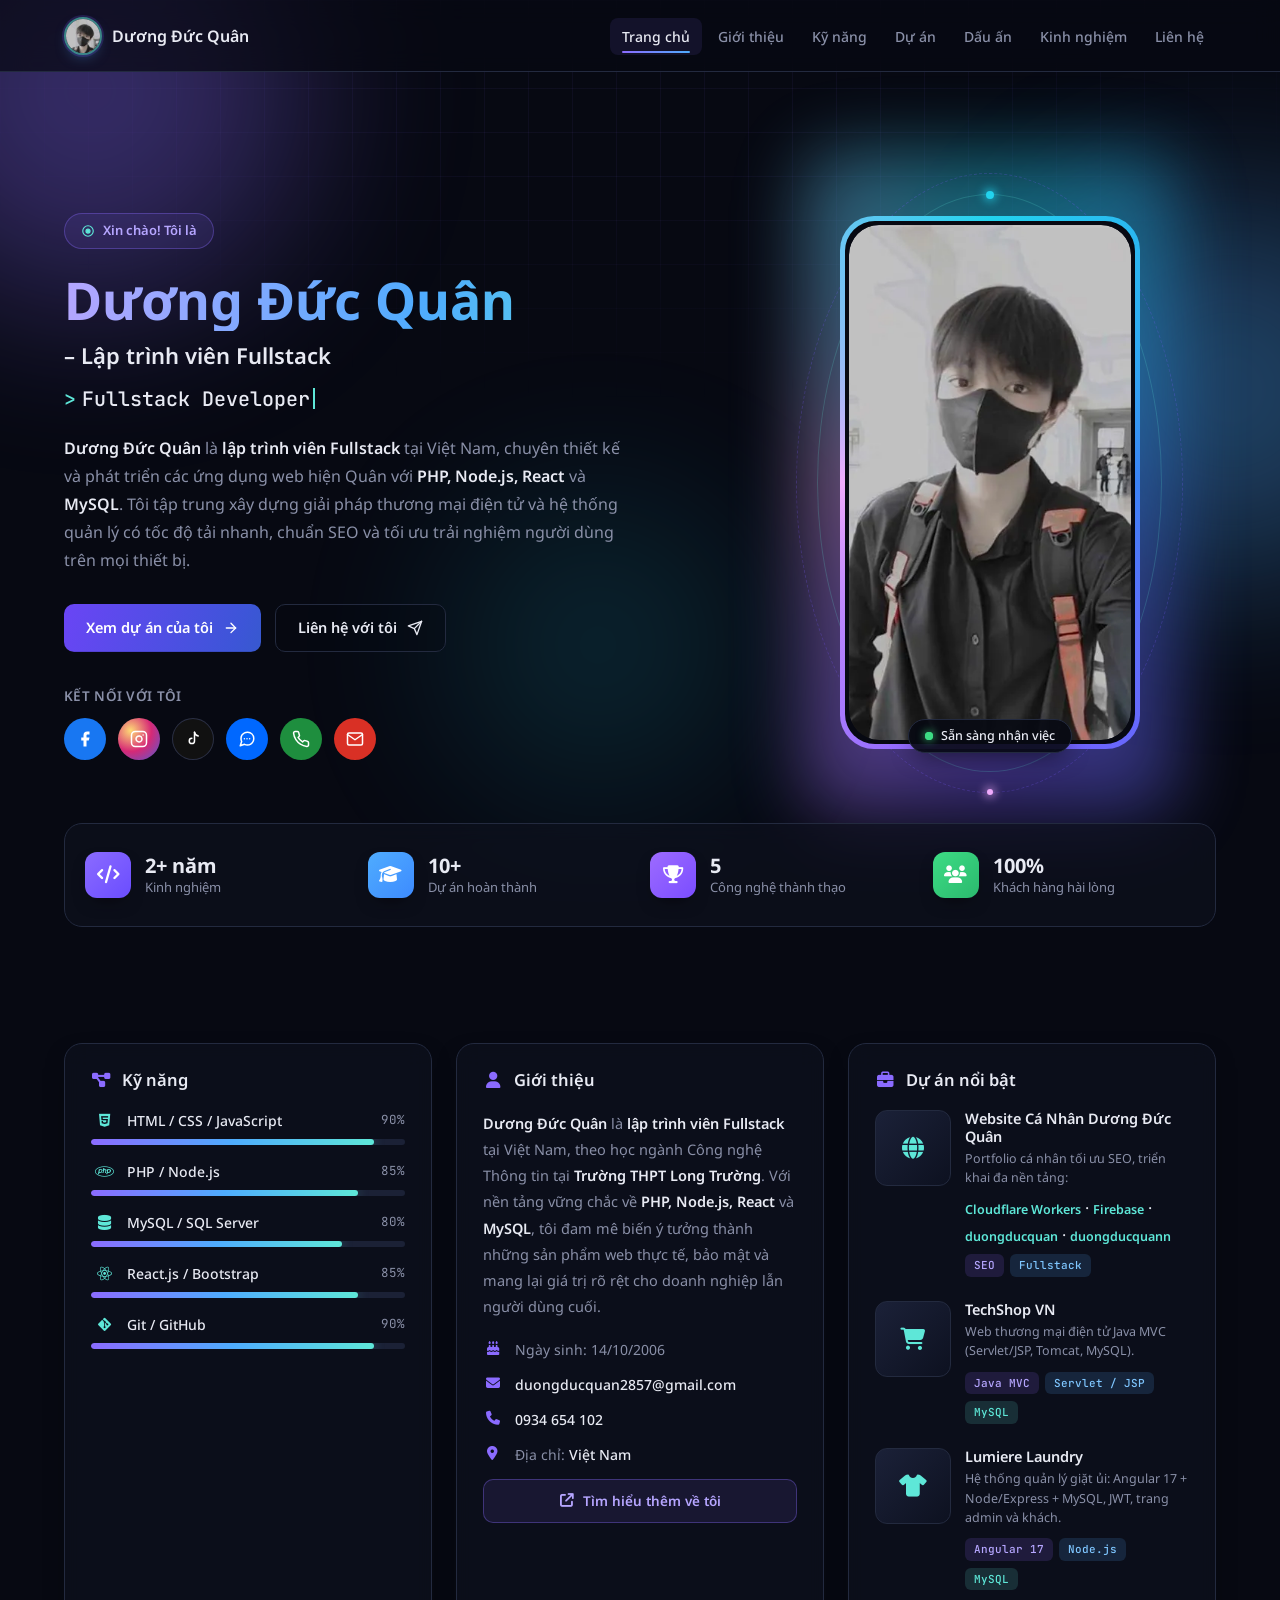
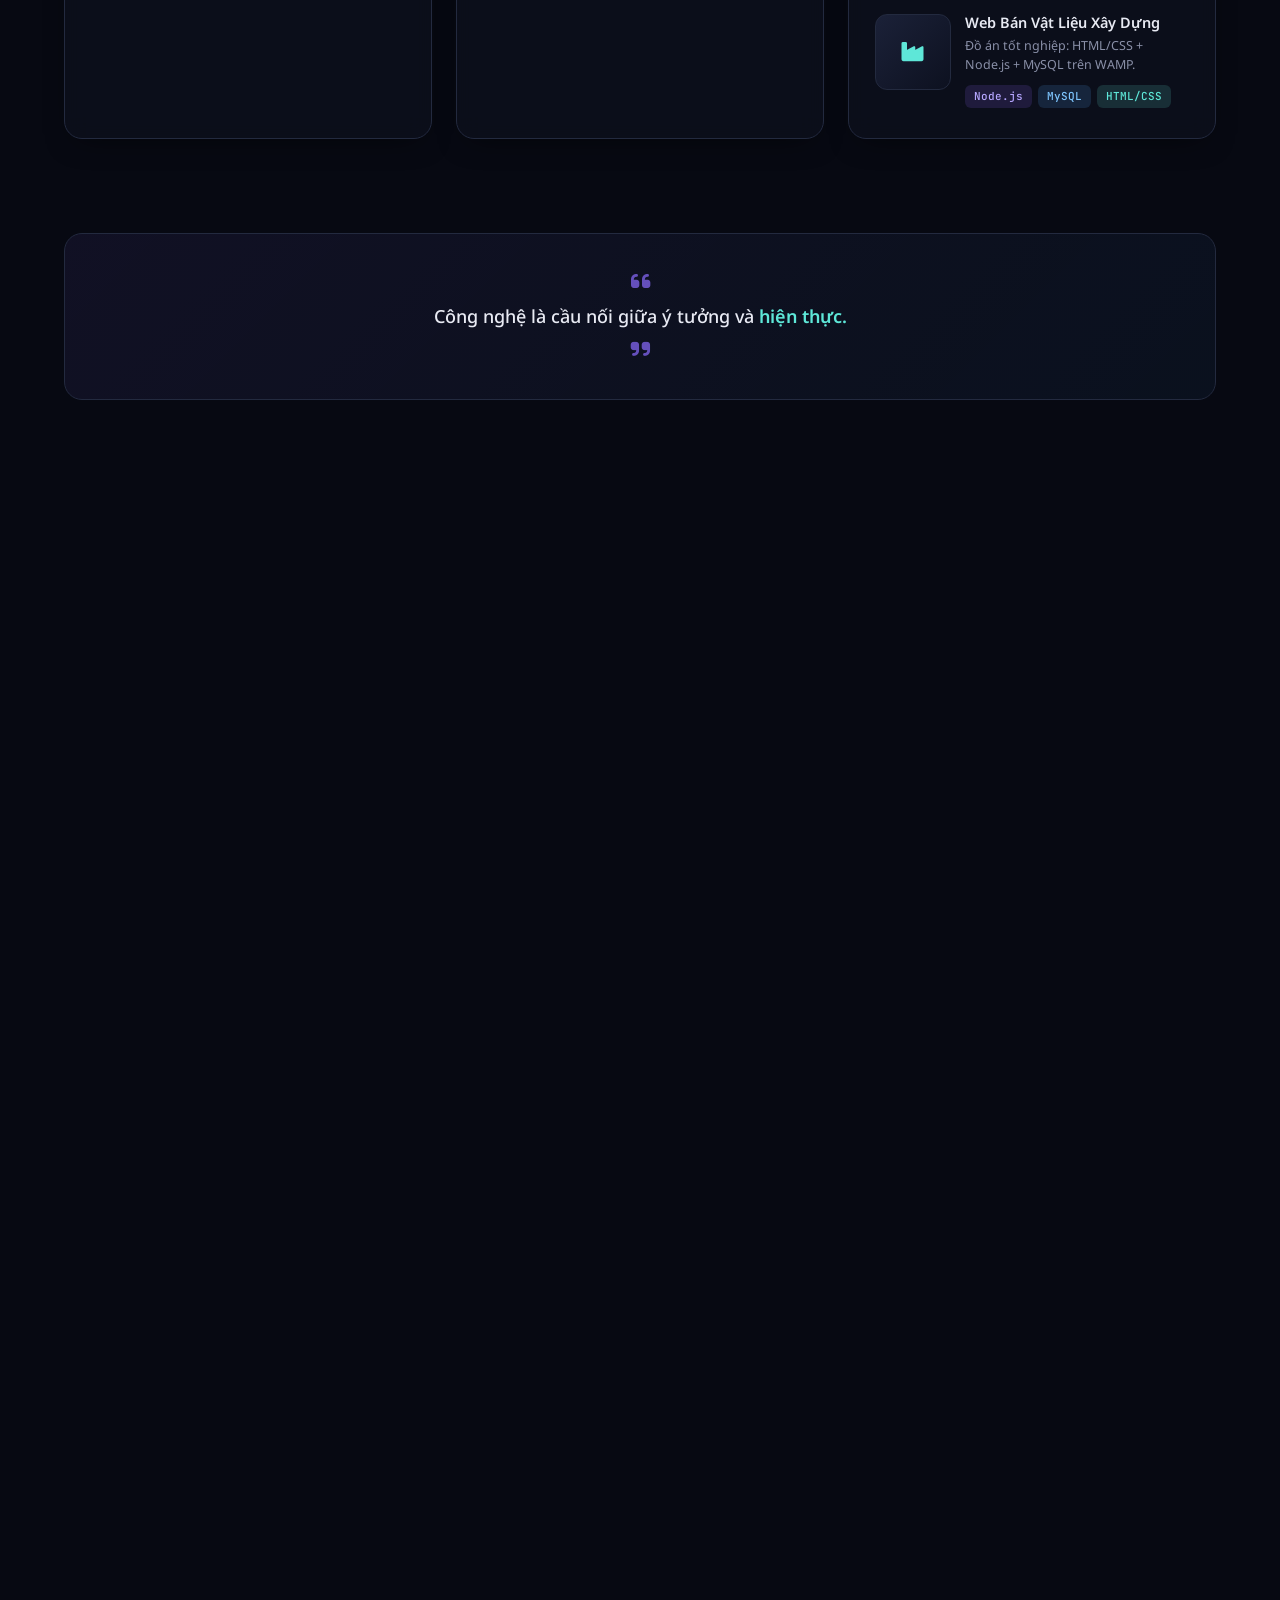
==== commit 46531c22: "Speed Index: fix preloader DCL race, tick timer, delay typewriter - Preloader controller: check docu" ====
--- a/index.html
+++ b/index.html
@@ -237,7 +237,7 @@
 @font-face{font-family:'JetBrains Mono';font-style:normal;font-weight:400 500;font-display:swap;src:url('jetbrains-mono-latin-ext.woff2') format('woff2');unicode-range:U+0100-02BA, U+02BD-02C5, U+02C7-02CC, U+02CE-02D7, U+02DD-02FF, U+0304, U+0308, U+0329, U+1D00-1DBF, U+1E00-1E9F, U+1EF2-1EFF, U+2020, U+20A0-20AB, U+20AD-20C4, U+2113, U+2C60-2C7F, U+A720-A7FF}
 @font-face{font-family:'JetBrains Mono';font-style:normal;font-weight:400 500;font-display:swap;src:url('jetbrains-mono-vietnamese.woff2') format('woff2');unicode-range:U+0102-0103, U+0110-0111, U+0128-0129, U+0168-0169, U+01A0-01A1, U+01AF-01B0, U+0300-0301, U+0303-0304, U+0308-0309, U+0323, U+0329, U+1EA0-1EF9, U+20AB}
 @font-face{font-family:'JetBrains Mono';font-style:normal;font-weight:400 500;font-display:swap;src:url('jetbrains-mono-latin.woff2') format('woff2');unicode-range:U+0000-00FF, U+0131, U+0152-0153, U+02BB-02BC, U+02C6, U+02DA, U+02DC, U+0304, U+0308, U+0329, U+2000-206F, U+20AC, U+2122, U+2191, U+2193, U+2212, U+2215, U+FEFF, U+FFFD}
-@font-face{font-family:'Noto Sans';font-style:normal;font-weight:400 700;font-display:swap;src:url('noto-sans-latin-ext.woff2') format('woff2');unicode-range:U+0100-02BA, U+02BD-02C5, U+02C7-02CC, U+02CE-02D7, U+02DD-02FF, U+0304, U+0308, U+0329, U+1D00-1DBF, U+1E00-1E9F, U+1EF2-1EFF, U+2020, U+20A0-20AB, U+20AD-20C4, U+2113, U+2C60-2C7F, U+A720-A7FF}@font-face{font-family:'Noto Sans';font-style:normal;font-weight:400 700;font-display:swap;src:url('noto-sans-vietnamese.woff2') format('woff2');unicode-range:U+0102-0103, U+0110-0111, U+0128-0129, U+0168-0169, U+01A0-01A1, U+01AF-01B0, U+0300-0301, U+0303-0304, U+0308-0309, U+0323, U+0329, U+1EA0-1EF9, U+20AB}@font-face{font-family:'Noto Sans';font-style:normal;font-weight:400 700;font-display:swap;src:url('noto-sans-latin.woff2') format('woff2');unicode-range:U+0000-00FF, U+0131, U+0152-0153, U+02BB-02BC, U+02C6, U+02DA, U+02DC, U+0304, U+0308, U+0329, U+2000-206F, U+20AC, U+2122, U+2191, U+2193, U+2212, U+2215, U+FEFF, U+FFFD}:root{--bg-void: #070912;--bg-panel: #0f1320;--bg-panel-hi: #141a2b;--bg-input: #0b0f1c;--line: #232a3f;--violet: #8b6bff;--blue: #4facfe;--cyan: #5ee7d8;--text: #e8eaf3;--muted: #8a90a8;--lavender: #b6a6ff;--success: #3ddc84;--brand-violet: #7c5cff;--brand-blue: #5b8cff;--av-cyan: #22d3ee;--av-blue: #3b82f6;--av-violet: #7c5cff;--av-pink: #f0abfc;--grad-brand: linear-gradient(135deg,var(--violet),var(--blue));--grad-btn: linear-gradient(110deg,#6a45f5 0%,#3d55d8 45%,#0e7490 100%);--grad-line: linear-gradient(90deg,var(--violet),var(--blue),var(--cyan));--grad-text: linear-gradient(100deg,var(--lavender) 0%,var(--blue) 55%,var(--cyan) 100%);--glass-bg: rgba(15,19,32,.62);--glass-blur: 12px;--radius-sm: 8px;--radius: 12px;--radius-lg: 18px;--radius-xl: 26px;--radius-pill: 999px;--shadow-card: 0 10px 30px -14px rgba(0,0,0,.65);--shadow-glow: 0 22px 44px -16px rgba(124,92,255,.5),0 0 24px -6px rgba(79,172,254,.25);--shadow-btn: 0 12px 28px -8px rgba(106,69,245,.55);--ease: cubic-bezier(.22,1,.36,1);--ease-in-out: cubic-bezier(.65,0,.35,1);--dur-fast: .2s;--dur: .35s;--dur-reveal: .5s;--nav-h: 72px;--font-sans: 'Noto Sans',system-ui,-apple-system,'Segoe UI',Roboto,Arial,sans-serif;--font-mono: 'JetBrains Mono',ui-monospace,Consolas,'Courier New',monospace}*,*::before,*::after{box-sizing: border-box}html{scroll-behavior: smooth;-webkit-text-size-adjust: 100%}body{margin: 0;padding-top: var(--nav-h);background: var(--bg-void);color: var(--text);font-family: var(--font-sans);font-size: 1rem;line-height: 1.5;overflow-x: hidden;-webkit-font-smoothing: antialiased;text-rendering: optimizeLegibility}h1,h2,h3,h4{margin: 0 0 .5rem;font-weight: 600;line-height: 1.2}p{margin: 0 0 1rem}ul,ol{margin: 0;padding: 0;list-style: none}figure,blockquote{margin: 0}img,svg,picture{vertical-align: middle}a{color: var(--blue)}button,input,textarea{font: inherit;color: inherit;margin: 0}button{cursor: pointer}[hidden]{display: none !important}.mono{font-family: var(--font-mono)}.sr-only{position: absolute !important;width: 1px;height: 1px;padding: 0;margin: -1px;overflow: hidden;clip: rect(0,0,0,0);white-space: nowrap;border: 0}:focus-visible{outline: 2px solid var(--cyan);outline-offset: 3px;border-radius: 6px}.skip-link{position: fixed;left: 16px;top: -60px;z-index: 100;background: #fff;color: #070912;font-weight: 600;padding: 10px 16px;border-radius: 10px;text-decoration: none;transition: top .2s}.skip-link:focus{top: 12px}.row{--gx: 1.5rem;--gy: 0;display: flex;flex-wrap: wrap;margin-top: calc(-1 * var(--gy));margin-right: calc(-.5 * var(--gx));margin-left: calc(-.5 * var(--gx))}.row>*{flex-shrink: 0;width: 100%;max-width: 100%;padding-right: calc(var(--gx) * .5);padding-left: calc(var(--gx) * .5);margin-top: var(--gy)}.g-3{--gx: 1rem;--gy: 1rem}.g-4{--gx: 1.5rem;--gy: 1.5rem}.g-5{--gx: 3rem;--gy: 3rem}.col-12{flex: 0 0 auto;width: 100%}@media (min-width: 768px){.col-md-6{flex:0 0 auto;width: 50%}}@media (min-width: 992px){.col-lg-4{flex:0 0 auto;width: 33.33333%}.col-lg-5{flex: 0 0 auto;width: 41.66667%}.col-lg-6{flex: 0 0 auto;width: 50%}.col-lg-7{flex: 0 0 auto;width: 58.33333%}.d-lg-inline-flex{display: inline-flex !important}.d-lg-none{display: none !important}}.d-flex{display: flex !important}.d-none{display: none !important}.align-items-center{align-items: center !important}.flex-wrap{flex-wrap: wrap !important}.gap-2{gap: .5rem !important}.gap-3{gap: 1rem !important}.h-100{height: 100% !important}.mt-2{margin-top: .5rem !important}.mt-4{margin-top: 1.5rem !important}.mb-0{margin-bottom: 0 !important}.mb-4{margin-bottom: 1.5rem !important}.pb-4{padding-bottom: 1.5rem !important}.py-5{padding-top: 3rem !important;padding-bottom: 3rem !important}@media (min-width: 992px){.d-none.d-lg-inline-flex{display:inline-flex !important}}.fas,.fab{display: inline-block;width: 1.25em;text-align: center;font-style: normal;line-height: 1}.ico{width: 1.1em;height: 1.1em;flex: none;fill: none;stroke: currentColor;stroke-width: 2;stroke-linecap: round;stroke-linejoin: round}.ico-fill{fill: currentColor;stroke: none}body::before{content: "";position: fixed;inset: 0;pointer-events: none;z-index: 0;background-image: linear-gradient(rgba(139,107,255,.06) 1px,transparent 1px),linear-gradient(90deg,rgba(139,107,255,.06) 1px,transparent 1px);background-size: 44px 44px;-webkit-mask-image: radial-gradient(ellipse 80% 60% at 50% 0%,#000 30%,transparent 75%);mask-image: radial-gradient(ellipse 80% 60% at 50% 0%,#000 30%,transparent 75%)}.bg-fx{position: fixed;inset: 0;overflow: hidden;pointer-events: none;z-index: 0;contain: strict}.glow-orb{position: absolute;border-radius: 50%;filter: blur(90px);opacity: .35;will-change: transform;animation: orbFloat 26s var(--ease-in-out) infinite alternate}.orb-a{width: 420px;height: 420px;top: -120px;left: -120px;background: var(--violet)}.orb-b{width: 380px;height: 380px;top: 200px;right: -140px;background: var(--blue);animation-name: orbFloat2;animation-duration: 30s}.orb-c{width: 300px;height: 300px;top: 55%;left: 35%;background: var(--av-cyan);opacity: .14;animation-duration: 36s}@keyframes orbFloat{0%{transform: translate3d(0,0,0) scale(1)}50%{transform: translate3d(70px,50px,0) scale(1.08)}100%{transform: translate3d(-30px,90px,0) scale(.95)}}@keyframes orbFloat2{0%{transform: translate3d(0,0,0) scale(1)}50%{transform: translate3d(-80px,40px,0) scale(1.1)}100%{transform: translate3d(-20px,-50px,0) scale(.96)}}.container-xl-custom{max-width: 1200px;margin: 0 auto;padding: 0 24px;position: relative;z-index: 1}.scroll-progress{position: fixed;top: 0;left: 0;right: 0;height: 3px;z-index: 60;pointer-events: none}.scroll-progress span{display: block;height: 100%;background: var(--grad-line);transform: scaleX(0);transform-origin: left center;will-change: transform;box-shadow: 0 0 10px rgba(94,231,216,.5)}.site-header{position: fixed;top: 0;left: 0;right: 0;z-index: 50}.navbar-custom{position: relative}.navbar-custom::before{content: "";position: absolute;inset: 0;background: rgba(7,9,18,.72);-webkit-backdrop-filter: blur(14px);backdrop-filter: blur(14px);border-bottom: 1px solid var(--line);transform-origin: top center;transition: transform var(--dur) var(--ease),background-color var(--dur),box-shadow var(--dur)}.is-scrolled .navbar-custom::before{transform: scaleY(.86);background-color: rgba(7,9,18,.88);box-shadow: 0 10px 30px -12px rgba(0,0,0,.7)}.navbar-inner{position: relative;max-width: 1200px;height: var(--nav-h);margin: 0 auto;padding: 0 24px;display: flex;align-items: center;justify-content: space-between;transition: transform var(--dur) var(--ease)}.is-scrolled .navbar-inner{transform: translateY(-5px)}.brand{display: flex;align-items: center;gap: 10px;text-decoration: none}.brand-mark{width: 38px;height: 38px;border-radius: 50%;display: block;object-fit: cover;object-position: center 18%;border: 2px solid rgba(94,231,216,.55);box-shadow: 0 0 0 2px rgba(124,92,255,.18),0 6px 16px -8px rgba(79,172,254,.7);transition: transform var(--dur) var(--ease)}.is-scrolled .brand-mark{transform: scale(.9)}.brand-name{color: var(--text);font-weight: 600;font-size: 16px}.nav-right{display: flex;align-items: center;gap: 1rem}.nav-links{display: flex;gap: 4px;align-items: center}.nav-links a{position: relative;display: block;color: var(--muted);text-decoration: none;font-size: 14px;font-weight: 500;padding: 8px 12px;border-radius: 8px;transition: color var(--dur-fast),background-color var(--dur-fast)}.nav-links a:hover,.nav-links a.active{color: var(--text);background: rgba(139,107,255,.1)}.nav-links a::after{content: "";position: absolute;left: 12px;right: 12px;bottom: 2px;height: 2px;border-radius: 2px;background: linear-gradient(90deg,var(--violet),var(--blue));transform: scaleX(0);transform-origin: left;transition: transform var(--dur) var(--ease)}.nav-links a.active::after{transform: scaleX(1)}.nav-cv-mobile{display: none}.btn-cv{background: var(--grad-btn);background-size: 200% 100%;color: #fff;border: 0;padding: 9px 18px;border-radius: 9px;font-size: 14px;font-weight: 600;text-decoration: none;display: inline-flex;align-items: center;gap: 8px}.nav-toggle{display: none;width: 44px;height: 44px;align-items: center;justify-content: center;background: rgba(139,107,255,.1);border: 1px solid var(--line);border-radius: 10px;color: var(--text)}.bars,.bars::before,.bars::after{display: block;width: 20px;height: 2px;border-radius: 2px;background: currentColor;transition: transform var(--dur) var(--ease),background-color var(--dur-fast)}.bars{position: relative}.bars::before,.bars::after{content: "";position: absolute;left: 0}.bars::before{transform: translateY(-6px)}.bars::after{transform: translateY(6px)}.nav-toggle[aria-expanded="true"] .bars{background-color: transparent}.nav-toggle[aria-expanded="true"] .bars::before{transform: rotate(45deg)}.nav-toggle[aria-expanded="true"] .bars::after{transform: rotate(-45deg)}.hero{padding: 88px 0 56px;position: relative}.badge-hello{display: inline-flex;align-items: center;gap: 8px;background: rgba(139,107,255,.1);border: 1px solid rgba(139,107,255,.35);color: var(--lavender);font-size: 13px;font-weight: 600;padding: 7px 16px;border-radius: var(--radius-pill);margin-bottom: 22px}.badge-hello .ico{color: var(--cyan);width: 14px;height: 14px}.hero-title{margin: 0 0 14px}.hero-name{display: block;font-size: 52px;font-weight: 700;line-height: 1.1;background: var(--grad-text);-webkit-background-clip: text;background-clip: text;color: transparent;-webkit-text-fill-color: transparent;padding-bottom: .06em}.hero-sub{display: block;margin-top: 10px;font-size: 22px;font-weight: 600;color: var(--text);line-height: 1.3}.hero-role{font-family: var(--font-mono);font-size: 20px;color: var(--text);font-weight: 500;margin-bottom: 20px;min-height: 30px;white-space: nowrap}.role-prefix{color: var(--cyan);margin-right: 6px}.cursor{display: inline-block;width: 2px;height: 1.05em;margin-left: 3px;vertical-align: -3px;background: var(--cyan);animation: blink 1s step-end infinite}@keyframes blink{50%{opacity: 0}}.hero-desc{color: var(--muted);font-size: 16px;line-height: 1.75;max-width: 560px;margin-bottom: 30px}.hero-desc strong{color: var(--text);font-weight: 600}.hero-cta{display: flex;gap: 14px;flex-wrap: wrap;margin-bottom: 34px}.btn-primary-glow,.btn-outline-ghost{position: relative;display: inline-flex;align-items: center;justify-content: center;gap: 10px;padding: 12px 22px;border-radius: 10px;font-weight: 600;font-size: 14.5px;text-decoration: none;overflow: hidden;isolation: isolate}.btn-primary-glow{background: var(--grad-btn);background-size: 200% 100%;border: 0;color: #fff}.btn-outline-ghost{background: rgba(7,9,18,.35);border: 1px solid var(--line);color: var(--text)}.connect-label{color: var(--muted);font-size: 13.5px;margin-bottom: 12px;font-weight: 600;letter-spacing: .3px}.social-row{display: flex;gap: 12px;flex-wrap: wrap}.social-circle{--glow: 255,255,255;width: 42px;height: 42px;border-radius: 50%;display: flex;align-items: center;justify-content: center;color: #fff;font-size: 17px;text-decoration: none}.social-circle .ico{width: 18px;height: 18px}.sc-fb{background: #1877f2;--glow: 24,119,242}.sc-ig{background: radial-gradient(circle at 30% 30%,#feda75,#d62976,#4f5bd5);--glow: 214,41,118}.sc-tt{background: #111;--glow: 37,244,238;box-shadow: inset 0 0 0 1px #2a2f45}.sc-zl{background: #0068ff;--glow: 0,104,255}.sc-ph{background: #1e8e3e;--glow: 40,167,69}.sc-gm{background: #d93025;--glow: 217,48,37}.avatar-wrap{position: relative;display: flex;align-items: center;justify-content: center;padding: 56px 20px 64px}.avatar{--size: 300px;--ring: 5px;position: relative;width: var(--size);height: calc(var(--size) * 16 / 9);border-radius: 34px;isolation: isolate}.avatar-glow{position: absolute;inset: -12%;border-radius: 34px;z-index: -2;background: conic-gradient(from 0deg,var(--av-cyan),var(--av-blue),var(--av-violet),var(--av-pink),var(--av-cyan));filter: blur(36px);opacity: .45;will-change: transform,opacity;animation: breathe 5s ease-in-out infinite}@keyframes breathe{0%,100%{transform: scale(.94);opacity: .36}50%{transform: scale(1.04);opacity: .6}}.avatar-ring{position: absolute;inset: 0;border-radius: 34px;will-change: transform;animation: spin 8s linear infinite}.avatar-ring::before{content: "";position: absolute;inset: 0;border-radius: 34px;background: conic-gradient(from 0deg,var(--av-cyan),var(--av-blue),var(--av-violet),var(--av-pink),var(--av-cyan));animation: spin 2.4s linear infinite paused}.avatar:hover .avatar-ring::before{animation-play-state: running}@keyframes spin{to{transform: rotate(360deg)}}.avatar-photo{position: absolute;inset: var(--ring);z-index: 1;border-radius: 30px;padding: 4px;background: var(--bg-void)}.avatar-photo picture{display: block;width: 100%;height: 100%;border-radius: 30px;overflow: hidden}.avatar-photo img{display: block;width: 100%;height: 100%;border-radius: 30px;object-fit: cover;object-position: center;transition: transform .7s var(--ease)}.avatar:hover .avatar-photo img{transform: scale(1.05)}.avatar-orbit{position: absolute;border-radius: 50%;pointer-events: none;z-index: -1;border: 1px solid rgba(94,231,216,.2);animation: spin 18s linear infinite}.orbit-1{inset: calc(var(--size) * -.075)}.orbit-2{inset: calc(var(--size) * -.145);border-style: dashed;border-color: rgba(124,92,255,.25);animation-duration: 32s;animation-direction: reverse}.orbit-dot{position: absolute;top: -4px;left: 50%;width: 8px;height: 8px;margin-left: -4px;border-radius: 50%;background: var(--av-cyan);box-shadow: 0 0 10px 2px rgba(34,211,238,.8)}.orbit-2 .orbit-dot{top: auto;bottom: -3px;width: 6px;height: 6px;margin-left: -3px;background: var(--av-pink);box-shadow: 0 0 10px 2px rgba(240,171,252,.75)}.status-pill{position: absolute;left: 50%;bottom: -20px;z-index: 3;transform: translateX(-50%);display: flex;align-items: center;gap: 8px;white-space: nowrap;background: rgba(7,9,18,.9);border: 1px solid var(--line);padding: 7px 16px;border-radius: var(--radius-pill);font-size: 12.5px;font-weight: 500;box-shadow: 0 8px 24px -8px rgba(0,0,0,.7)}.status-dot{position: relative;width: 8px;height: 8px;border-radius: 50%;background: var(--success);box-shadow: 0 0 8px var(--success)}.status-dot::after{content: "";position: absolute;inset: 0;border-radius: 50%;background: var(--success);animation: ping 1.8s cubic-bezier(0,0,.2,1) infinite}@keyframes ping{75%,100%{transform: scale(2.6);opacity: 0}}.stats-bar{background: var(--glass-bg);border: 1px solid var(--line);border-radius: var(--radius-lg);padding: 28px 20px;margin: 10px 0 60px;display: grid;grid-template-columns: repeat(4,1fr);gap: 20px}.stat-item{display: flex;align-items: center;gap: 14px}.stat-icon{width: 46px;height: 46px;border-radius: 12px;flex: none;display: flex;align-items: center;justify-content: center;font-size: 18px;color: #fff}.stat-num{font-size: 20px;font-weight: 700;color: var(--text);line-height: 1.2}.counter{display: inline-block;font-variant-numeric: tabular-nums;text-align: right}.stat-label{font-size: 13px;color: var(--muted)}.panel{position: relative;height: 100%;padding: 26px;background: var(--glass-bg);border: 1px solid var(--line);border-radius: var(--radius-lg)}.js .reveal{--reveal-tr: opacity var(--dur-reveal) var(--ease) var(--d,0ms),translate var(--dur-reveal) var(--ease) var(--d,0ms),scale var(--dur-reveal) var(--ease) var(--d,0ms),filter var(--dur-reveal) var(--ease) var(--d,0ms);opacity: 0;transition: var(--reveal-tr)}.js .reveal[data-anim="fade-up"]{translate: 0 28px}.js .reveal[data-anim="fade-left"]{translate: 40px 0}.js .reveal[data-anim="fade-right"]{translate: -40px 0}.js .reveal[data-anim="zoom-in"]{scale: .9}.js .reveal[data-anim="blur-in"]{filter: blur(10px);scale: 1.03}.js .reveal[data-anim="split"],.js .reveal[data-anim="timeline"]{opacity: 1}.js .reveal.is-visible,.reveal-fallback .reveal{opacity: 1;translate: none;scale: none;filter: none}@media (max-width: 1199.98px){.avatar{--size:260px}}@media (max-width: 991.98px){.nav-toggle{display:inline-flex}.nav-links{position: absolute;top: calc(100%+8px);left: 16px;right: 16px;flex-direction: column;align-items: stretch;gap: 4px;padding: 12px;background: rgba(12,15,27,.97);border: 1px solid var(--line);border-radius: 16px;box-shadow: 0 24px 48px -16px rgba(0,0,0,.8);opacity: 0;visibility: hidden;transform: translateY(-10px) scale(.98);transform-origin: top center;transition: opacity .3s var(--ease),transform .3s var(--ease),visibility 0s linear .3s}.nav-links.is-open{opacity: 1;visibility: visible;transform: none;transition-delay: 0s}.nav-links li{opacity: 0;transform: translateY(-6px);transition: opacity .3s var(--ease),transform .3s var(--ease)}.nav-links.is-open li{opacity: 1;transform: none;transition-delay: calc(var(--i,0) * 40ms+60ms)}.nav-links a{padding: 12px 14px;font-size: 15.5px}.nav-links a::after{left: 14px;right: auto;width: 24px;bottom: 6px}.nav-cv-mobile{display: block;padding-top: 6px;margin-top: 4px;border-top: 1px solid var(--line)}.nav-cv-mobile .btn-cv{display: flex;justify-content: center;padding: 12px}.hero{padding-top: 56px}.hero-name{font-size: 38px}.stats-bar{grid-template-columns: repeat(2,1fr)}}@media (max-width: 767.98px){.glow-orb{filter:blur(60px);opacity: .25;animation: none}.orb-a{width: 260px;height: 260px}.orb-b{width: 240px;height: 240px}.orb-c{display: none}}@media (max-width: 575.98px){.container-xl-custom,.navbar-inner{padding-left:16px;padding-right: 16px}.hero-name{font-size: 34px}.hero-sub{font-size: 18px}.hero-role{font-size: 17px}.avatar{--size: 230px}.avatar-wrap{padding: 40px 10px 56px}.stats-bar{grid-template-columns: 1fr}}@media (prefers-reduced-motion:reduce){html{scroll-behavior: auto}*,*::before,*::after{animation-duration: .01ms !important;animation-iteration-count: 1 !important;transition-duration: .01ms !important;transition-delay: 0s !important}.js .reveal{opacity: 1 !important;translate: none !important;scale: none !important;filter: none !important}}.npd-preloader{--pl-bg-1: #050816;--pl-bg-2: #0B1120;--pl-primary: #2563EB;--pl-secondary: #06B6D4;--pl-accent: #38BDF8;--pl-text: #FFFFFF;--pl-muted: #94A3B8;position: fixed;inset: 0;width: 100vw;height: 100vh;height: 100dvh;z-index: 99999;display: flex;align-items: center;justify-content: center;background: radial-gradient(circle at 50% 42%,rgba(37,99,235,.16) 0%,rgba(6,182,212,.06) 36%,transparent 72%),linear-gradient(160deg,var(--pl-bg-1) 0%,var(--pl-bg-2) 100%);color: var(--pl-text);font-family: var(--font-sans);overflow: hidden;user-select: none;-webkit-user-select: none;isolation: isolate;will-change: transform,opacity;transition: transform .18s cubic-bezier(.76,0,.24,1),opacity .15s cubic-bezier(.22,1,.36,1),visibility 0s linear .2s}html:not(.js) .npd-preloader,html.reveal-fallback .npd-preloader{display: none !important}html.is-preloading,html.is-preloading body{overflow: hidden !important}.npd-preloader.is-complete .npd-pl-logo-box{transform: scale(1.06);filter: drop-shadow(0 0 38px rgba(56,189,248,.92))}.npd-preloader.is-complete .npd-pl-progress-fill{box-shadow: 0 0 26px rgba(56,189,248,.95),0 0 48px rgba(6,182,212,.6)}.npd-preloader.is-exiting{transform: translate3d(0,-102%,0);opacity: 0;visibility: hidden;pointer-events: none}.npd-preloader::after{content: "";position: absolute;left: 0;right: 0;bottom: 0;height: 2px;background: linear-gradient(90deg,transparent,var(--pl-primary),var(--pl-secondary),var(--pl-accent),transparent);box-shadow: 0 0 24px var(--pl-accent);opacity: .85}.npd-pl-grid{position: absolute;inset: 0;pointer-events: none;z-index: 0;background-image: linear-gradient(rgba(56,189,248,.055) 1px,transparent 1px),linear-gradient(90deg,rgba(56,189,248,.055) 1px,transparent 1px);background-size: 48px 48px;-webkit-mask-image: radial-gradient(circle at 50% 48%,#000 18%,transparent 74%);mask-image: radial-gradient(circle at 50% 48%,#000 18%,transparent 74%)}.npd-pl-glow{position: absolute;width: min(540px,88vw);height: min(540px,88vw);border-radius: 50%;background: radial-gradient(circle,rgba(37,99,235,.22) 0%,rgba(6,182,212,.11) 42%,transparent 70%);filter: blur(48px);pointer-events: none;z-index: 0;animation: npdGlowPulse 4.2s ease-in-out infinite alternate}@keyframes npdGlowPulse{0%{transform: scale(.92);opacity: .65}100%{transform: scale(1.08);opacity: 1}}.npd-pl-particles{position: absolute;inset: 0;pointer-events: none;z-index: 1;overflow: hidden;contain: strict}.npd-pl-particle{position: absolute;left: var(--x,50%);top: var(--y,50%);width: var(--s,3px);height: var(--s,3px);border-radius: 50%;background: var(--c,#38BDF8);box-shadow: 0 0 10px var(--c,#38BDF8);opacity: 0;will-change: transform,opacity;animation: npdParticleFloat var(--d,7s) ease-in-out var(--dl,0s) infinite}@keyframes npdParticleFloat{0%{transform: translate3d(0,18px,0) scale(.6);opacity: 0}30%{opacity: var(--o,.65)}70%{opacity: var(--o,.65)}100%{transform: translate3d(var(--tx,14px),var(--ty,-64px),0) scale(1.1);opacity: 0}}.npd-pl-content{position: relative;z-index: 2;width: min(500px,90vw);padding: 34px 26px 30px;display: flex;flex-direction: column;align-items: center;text-align: center;background: rgba(11,17,32,.46);border: 1px solid rgba(56,189,248,.16);border-radius: 26px;box-shadow: 0 26px 64px -20px rgba(0,0,0,.85),inset 0 1px 0 rgba(255,255,255,.08);-webkit-backdrop-filter: blur(16px);backdrop-filter: blur(16px)}.npd-pl-content::before{content: "";position: absolute;top: -1px;left: 18%;right: 18%;height: 1px;background: linear-gradient(90deg,transparent,rgba(56,189,248,.75),transparent)}.npd-pl-logo-wrap{position: relative;width: 136px;height: 136px;display: flex;align-items: center;justify-content: center;margin-bottom: 24px;opacity: 0;transform: scale(.7);filter: blur(10px);animation: npdLogoReveal .95s cubic-bezier(.22,1,.36,1) .08s forwards}@keyframes npdLogoReveal{to{opacity: 1;transform: scale(1);filter: blur(0)}}.npd-pl-ring-svg{position: absolute;inset: 0;width: 100%;height: 100%;overflow: visible;pointer-events: none}.npd-pl-ring-outer{transform-origin: 50% 50%;animation: npdSpin 9s linear infinite}.npd-pl-ring-inner{transform-origin: 50% 50%;animation: npdSpinRev 14s linear infinite}@keyframes npdSpin{to{transform: rotate(360deg)}}@keyframes npdSpinRev{to{transform: rotate(-360deg)}}.npd-pl-logo-box{position: relative;width: 96px;height: 96px;border-radius: 50%;padding: 3px;background: linear-gradient(135deg,var(--pl-primary),var(--pl-secondary),var(--pl-accent));box-shadow: 0 0 28px -4px rgba(6,182,212,.55),0 10px 26px -8px rgba(0,0,0,.85);overflow: hidden;transition: transform .5s var(--ease),filter .5s var(--ease);animation: npdLogoPulse 3s ease-in-out infinite}@keyframes npdLogoPulse{0%,100%{box-shadow: 0 0 24px -4px rgba(6,182,212,.5),0 0 0 0 rgba(56,189,248,0)}50%{box-shadow: 0 0 36px 2px rgba(56,189,248,.75),0 0 0 6px rgba(56,189,248,.09)}}.npd-pl-logo-inner{position: relative;width: 100%;height: 100%;border-radius: 50%;overflow: hidden;background: var(--pl-bg-1);display: flex;align-items: center;justify-content: center}.npd-pl-logo-img{width: 100%;height: 100%;object-fit: cover;object-position: center 18%;display: block;border-radius: 50%}.npd-pl-monogram{display: none;font-weight: 800;font-size: 26px;letter-spacing: 1.5px;background: linear-gradient(135deg,#FFFFFF 0%,var(--pl-accent) 55%,var(--pl-secondary) 100%);-webkit-background-clip: text;background-clip: text;color: transparent}.npd-pl-logo-box.is-fallback .npd-pl-logo-img{display: none}.npd-pl-logo-box.is-fallback .npd-pl-monogram{display: block}.npd-pl-logo-inner::after{content: "";position: absolute;top: -20%;left: -130%;width: 75%;height: 140%;background: linear-gradient(90deg,transparent,rgba(255,255,255,.5),rgba(56,189,248,.35),transparent);transform: skewX(-25deg);pointer-events: none;animation: npdLightSweep 2.7s cubic-bezier(.4,0,.2,1) .55s infinite}@keyframes npdLightSweep{0%{left: -130%}48%,100%{left: 165%}}.npd-pl-brand{margin: 0 0 8px;font-size: clamp(21px,4.5vw,27px);font-weight: 700;letter-spacing: .14em;text-transform: uppercase;color: var(--pl-text);line-height: 1.25;display: flex;flex-wrap: wrap;justify-content: center;gap: .28em}.npd-pl-word{display: inline-flex}.npd-pl-char{display: inline-block;opacity: 0;transform: translate3d(0,16px,0);animation: npdCharReveal .55s cubic-bezier(.22,1,.36,1) calc(var(--ci,0) * 32ms + 180ms) forwards}.npd-pl-char.is-accent{background: linear-gradient(135deg,#FFFFFF 15%,var(--pl-accent) 60%,var(--pl-secondary) 100%);-webkit-background-clip: text;background-clip: text;color: transparent}@keyframes npdCharReveal{to{opacity: 1;transform: translate3d(0,0,0)}}.npd-pl-subtitle{margin: 0 0 26px;font-family: var(--font-mono);font-size: clamp(10px,2.3vw,11.5px);font-weight: 600;letter-spacing: .2em;text-transform: uppercase;color: var(--pl-muted);opacity: 0;transform: translate3d(0,10px,0);animation: npdCharReveal .65s cubic-bezier(.22,1,.36,1) .55s forwards}.npd-pl-subtitle .sep{color: var(--pl-secondary);margin: 0 6px;font-weight: 700}.npd-pl-progress-wrap{width: 100%;max-width: 370px;opacity: 0;transform: translate3d(0,12px,0);animation: npdCharReveal .65s cubic-bezier(.22,1,.36,1) .68s forwards}.npd-pl-meta-top{display: flex;align-items: center;justify-content: space-between;gap: 10px;margin-bottom: 9px;font-family: var(--font-mono);font-size: 11px;letter-spacing: .13em;text-transform: uppercase}.npd-pl-init{color: var(--pl-accent);font-weight: 600;display: inline-flex;align-items: center;gap: 7px}.npd-pl-init-dot{width: 6px;height: 6px;border-radius: 50%;background: var(--pl-secondary);box-shadow: 0 0 8px var(--pl-secondary);animation: ping 1.6s cubic-bezier(0,0,.2,1) infinite}.npd-pl-pct-box{color: var(--pl-text);font-weight: 700;font-variant-numeric: tabular-nums;letter-spacing: .08em}.npd-pl-pct-box .br{color: var(--pl-secondary);font-weight: 500}.npd-pl-pct-val{color: var(--pl-accent);text-shadow: 0 0 12px rgba(56,189,248,.6)}.npd-pl-bar{position: relative;width: 100%;height: 6px;border-radius: 999px;background: rgba(148,163,184,.15);border: 1px solid rgba(56,189,248,.16);overflow: hidden;box-shadow: inset 0 1px 2px rgba(0,0,0,.6)}.npd-pl-progress-fill{position: relative;width: 100%;height: 100%;border-radius: 999px;background: linear-gradient(90deg,var(--pl-primary) 0%,var(--pl-secondary) 55%,var(--pl-accent) 100%);box-shadow: 0 0 16px rgba(6,182,212,.75);transform: scaleX(0);transform-origin: left center;will-change: transform;transition: box-shadow .3s ease}.npd-pl-progress-fill::after{content: "";position: absolute;inset: 0;background: linear-gradient(90deg,transparent 0%,rgba(255,255,255,.78) 50%,transparent 100%);transform: translateX(-100%);animation: npdBarShimmer 1.35s linear infinite}@keyframes npdBarShimmer{to{transform: translateX(100%)}}.npd-pl-status-row{margin-top: 14px;min-height: 20px;display: flex;align-items: center;justify-content: center}.npd-pl-status{font-family: var(--font-mono);font-size: 11.5px;font-weight: 500;letter-spacing: .14em;text-transform: uppercase;color: var(--pl-muted);transition: opacity .2s ease,transform .2s ease,color .25s ease}.npd-pl-status.is-switching{opacity: 0;transform: translateY(4px)}.npd-pl-status.is-welcome{color: var(--pl-accent);font-weight: 700;letter-spacing: .26em;text-shadow: 0 0 16px rgba(56,189,248,.8)}.site-header,#main{transition: opacity .75s cubic-bezier(.22,1,.36,1),transform .75s cubic-bezier(.22,1,.36,1)}html.preloader-done .hero .badge-hello{animation: npdHeroItemIn .3s var(--ease) 0s both}html.preloader-done .hero .hero-title{animation: npdHeroItemIn .35s var(--ease) .04s both}html.preloader-done .hero .hero-role{animation: npdHeroItemIn .35s var(--ease) .08s both}html.preloader-done .hero .hero-desc{animation: npdHeroItemIn .35s var(--ease) .12s both}html.preloader-done .hero .hero-cta{animation: npdHeroItemIn .35s var(--ease) .16s both}html.preloader-done .hero .avatar-wrap{animation: npdHeroItemIn .4s var(--ease) .08s both}@keyframes npdHeroItemIn{from{opacity: 0;transform: translate3d(0,22px,0)}to{opacity: 1;transform: translate3d(0,0,0)}}@media (max-width: 767.98px){.npd-pl-content{padding:28px 20px 24px;border-radius: 22px}.npd-pl-logo-wrap{width: 118px;height: 118px;margin-bottom: 20px}.npd-pl-logo-box{width: 84px;height: 84px}.npd-pl-particle:nth-child(n+11){display: none}.npd-pl-glow{filter: blur(34px)}}@media (max-width: 479.98px){.npd-pl-brand{letter-spacing:.1em}.npd-pl-subtitle{letter-spacing: .12em;font-size: 9.8px;margin-bottom: 22px}.npd-pl-meta-top{font-size: 10px}}@media (prefers-reduced-motion:reduce){.npd-preloader{transition: opacity .25s ease !important;transform: none !important}.npd-pl-logo-wrap,.npd-pl-char,.npd-pl-subtitle,.npd-pl-progress-wrap{opacity: 1 !important;transform: none !important;filter: none !important;animation: none !important}.npd-pl-particles,.npd-pl-logo-inner::after,.npd-pl-progress-fill::after{display: none !important}}.panel{-webkit-backdrop-filter:blur(var(--glass-blur)) saturate(120%);backdrop-filter:blur(var(--glass-blur)) saturate(120%);box-shadow:var(--shadow-card);transition:transform var(--dur) var(--ease),box-shadow var(--dur) var(--ease),border-color var(--dur)}.js .panel.reveal{transition:var(--reveal-tr),transform var(--dur) var(--ease),box-shadow var(--dur) var(--ease),border-color var(--dur)}.panel::before{content:"";position:absolute;inset:-1px;border-radius:inherit;padding:1px;background:linear-gradient(135deg,rgba(139,107,255,.95),rgba(79,172,254,.55) 45%,rgba(94,231,216,.9));-webkit-mask:linear-gradient(#000 0 0) content-box,linear-gradient(#000 0 0);-webkit-mask-composite:xor;mask-composite:exclude;opacity:0;transition:opacity var(--dur) var(--ease);pointer-events:none}@media (hover:hover) and (pointer:fine){.panel:hover{transform:translateY(-6px);box-shadow:var(--shadow-glow);border-color:transparent}.panel:hover::before{opacity:1}}.stats-bar{-webkit-backdrop-filter:blur(var(--glass-blur));backdrop-filter:blur(var(--glass-blur))}.stat-icon{box-shadow:0 8px 18px -8px rgba(0,0,0,.6)}.panel-head{display:flex;align-items:center;justify-content:space-between;margin-bottom:20px}.panel-title{display:flex;align-items:center;gap:10px;font-size:16.5px;font-weight:600;margin:0;color:var(--text)}.panel-title i{color:var(--violet)}.panel-link{color:var(--blue);font-size:13px;text-decoration:none;font-weight:600}.panel-link:hover{color:var(--cyan)}.skill-row{margin-bottom:16px}.skill-row:last-child{margin-bottom:0}.skill-top{display:flex;align-items:center;gap:10px;margin-bottom:8px}.skill-icon{width:26px;text-align:center;color:var(--cyan);font-size:15px}.skill-name{flex:1;font-size:14px;font-weight:500}.skill-pct{font-family:var(--font-mono);font-size:12.5px;color:var(--muted);font-variant-numeric:tabular-nums;min-width:4ch;text-align:right}.skill-track{height:6px;background:#1b2136;border-radius:99px;overflow:hidden}.skill-fill{height:100%;width:var(--w,0%);border-radius:99px;background:var(--grad-line);box-shadow:0 0 12px rgba(94,231,216,.35);transform-origin:left center;transition:transform 1.3s var(--ease) var(--d,0ms)}.js .skill-fill{transform:scaleX(0)}.js .skill-row.is-animated .skill-fill,.reveal-fallback .skill-fill{transform:scaleX(1)}.about-text{color:var(--muted);font-size:14.5px;line-height:1.8;margin-bottom:20px}.about-text b{color:var(--text);font-weight:600}.info-row{display:flex;align-items:flex-start;gap:12px;margin-bottom:14px;font-size:14px}.info-row i{width:20px;color:var(--violet);margin-top:2px}.info-row span{color:var(--muted)}.info-row a{color:var(--text);text-decoration:none;font-weight:500;word-break:break-word;transition:color var(--dur-fast)}.info-row a:hover{color:var(--cyan)}.btn-more{position:relative;overflow:hidden;isolation:isolate;width:100%;background:rgba(139,107,255,.1);border:1px solid rgba(139,107,255,.35);color:var(--lavender);padding:11px;border-radius:10px;font-size:13.5px;font-weight:600;display:flex;align-items:center;justify-content:center;gap:8px;text-decoration:none;transition:background-color var(--dur),color var(--dur),border-color var(--dur)}.btn-more:hover{background:rgba(139,107,255,.2);border-color:rgba(139,107,255,.6);color:#fff}.project-card{display:flex;gap:14px;margin-bottom:20px}.project-card:last-child{margin-bottom:0}.project-thumb{width:76px;height:76px;border-radius:12px;flex:none;background:linear-gradient(135deg,#1b2138,#0d1120);border:1px solid var(--line);display:flex;align-items:center;justify-content:center;font-size:22px;color:var(--cyan);transition:transform var(--dur) var(--ease),box-shadow var(--dur),border-color var(--dur)}.project-card:hover .project-thumb{transform:rotate(-4deg) scale(1.05);border-color:rgba(94,231,216,.4);box-shadow:0 0 22px -4px rgba(94,231,216,.45)}.project-name{font-size:14.5px;font-weight:600;margin-bottom:4px}.project-desc{font-size:12.5px;color:var(--muted);line-height:1.55;margin-bottom:8px}.project-actions a{display:inline-flex;align-items:center;gap:8px;font-size:12.5px;color:var(--cyan);text-decoration:none;font-weight:600;padding:4px 0}.project-actions a:hover{color:#a3fcff}.tag{display:inline-block;font-size:11px;font-family:var(--font-mono);font-weight:500;padding:3px 9px;border-radius:6px;margin-right:6px;margin-bottom:4px}.tag-lg{font-size:13px;padding:7px 14px;margin:0;transition:transform var(--dur) var(--ease)}.tag-lg:hover{transform:translateY(-2px)}.tag-php{background:rgba(139,107,255,.15);color:var(--lavender)}.tag-sql{background:rgba(79,172,254,.15);color:#7fc6ff}.tag-bs{background:rgba(94,231,216,.15);color:var(--cyan)}.tag-jq{background:rgba(255,154,158,.15);color:#ffb3b6}.quote-band{border:1px solid var(--line);border-radius:var(--radius-lg);padding:36px 30px;text-align:center;background:linear-gradient(135deg,rgba(139,107,255,.08),rgba(79,172,254,.05));margin:70px 0 0}.quote-band .fa-quote-left,.quote-band .fa-quote-right{color:var(--violet);font-size:22px;opacity:.7}.quote-text{font-size:18px;font-weight:500;margin:8px 0;color:var(--text)}.quote-text p{margin:0}.quote-text .hl{color:var(--cyan);font-weight:600}section{scroll-margin-top:calc(var(--nav-h)+16px)}.section-label{font-family:var(--font-mono);font-size:12.5px;color:var(--cyan);letter-spacing:1.5px;text-transform:uppercase;margin-bottom:8px;display:block}.section-heading{position:relative;font-size:28px;font-weight:700;margin-bottom:36px;padding-bottom:14px}.section-intro{color:var(--muted);font-size:15px;line-height:1.75;max-width:780px;margin:-18px 0 32px}.section-intro strong{color:var(--text);font-weight:600}.moment-card{display:flex;flex-direction:column;padding:18px}.moment-figure{margin:0;display:flex;flex-direction:column;height:100%}.moment-media{position:relative;display:block;border-radius:13px;overflow:hidden;background:#0b0f1c;border:1px solid var(--line);margin-bottom:16px;text-decoration:none}.moment-media picture,.moment-media img{display:block;width:100%;height:auto}.moment-media img{object-fit:cover;object-position:center 20%;aspect-ratio:3/4;transition:filter .4s var(--ease)}.moment-img-top{object-position:center 22% !important}.moment-img-top-left{object-position:left top !important}.moment-card:hover .moment-media img{filter:brightness(1.08)}.moment-badge{position:absolute;top:12px;left:12px;z-index:2;display:inline-flex;align-items:center;gap:6px;padding:5px 11px;border-radius:var(--radius-pill);background:rgba(7,9,18,.84);border:1px solid rgba(139,107,255,.45);-webkit-backdrop-filter:blur(8px);backdrop-filter:blur(8px);color:var(--cyan);font-family:var(--font-mono);font-size:11.5px;font-weight:500}.moment-zoom{position:absolute;right:12px;bottom:12px;z-index:2;width:34px;height:34px;border-radius:10px;display:grid;place-items:center;background:rgba(7,9,18,.82);border:1px solid var(--line);color:var(--text);font-size:13px;opacity:0;transform:translateY(6px);transition:opacity var(--dur) var(--ease),transform var(--dur) var(--ease),border-color var(--dur)}.moment-card:hover .moment-zoom,.moment-media:focus-visible .moment-zoom{opacity:1;transform:none;border-color:var(--cyan);color:var(--cyan)}.moment-body{display:flex;flex-direction:column;flex:1;padding:2px 4px 4px}.moment-title{font-size:16px;font-weight:600;color:var(--text);margin:0 0 8px;line-height:1.35}.moment-desc{font-size:13.5px;color:var(--muted);line-height:1.7;margin:0 0 14px;flex:1}.moment-desc strong{color:var(--text);font-weight:600}.moment-meta{display:flex;flex-wrap:wrap;gap:6px;margin-top:auto}.lightbox{position:fixed;inset:0;z-index:90;display:grid;place-items:center;padding:24px;background:rgba(5,7,14,.88);-webkit-backdrop-filter:blur(10px);backdrop-filter:blur(10px);opacity:0;transition:opacity .22s var(--ease)}.lightbox.is-open{opacity:1}.lightbox-inner{position:relative;max-width:min(960px,94vw);max-height:88vh;background:var(--bg-panel);border:1px solid var(--line);border-radius:16px;padding:14px;box-shadow:0 30px 70px rgba(0,0,0,.85);text-align:center}.lightbox-inner img{display:block;max-width:100%;max-height:74vh;width:auto;height:auto;margin:0 auto;border-radius:10px}.lightbox-cap{color:var(--text);font-size:14px;margin:12px 6px 2px;line-height:1.5}.lightbox-close{position:absolute;top:-14px;right:-14px;width:38px;height:38px;border-radius:50%;border:1px solid var(--line);background:var(--bg-panel-hi);color:var(--text);display:grid;place-items:center;font-size:18px;line-height:1;box-shadow:0 8px 20px rgba(0,0,0,.6)}.lightbox-close:hover{border-color:var(--cyan);color:var(--cyan)}.section-heading::after{content:"";position:absolute;left:0;bottom:0;width:72px;height:3px;border-radius:3px;background:var(--grad-line);transform-origin:left center;transition:transform .9s var(--ease) .35s}.js .section-heading::after{transform:scaleX(0)}.js .section-heading.is-visible::after,.reveal-fallback .section-heading::after{transform:scaleX(1)}.split-word{display:inline-block;overflow:hidden;vertical-align:top;padding-top:.18em;margin-top:-.18em}.split-inner{display:inline-block;translate:0 110%;transition:translate .8s var(--ease) calc(var(--i,0) * 90ms)}.is-visible .split-inner,.reveal-fallback .split-inner{translate:none}.timeline{position:relative;padding-left:26px}.timeline::before{content:"";position:absolute;left:6px;top:4px;bottom:4px;width:2px;background:linear-gradient(var(--violet),var(--blue),var(--cyan));transform-origin:top center;transition:transform 1.4s var(--ease) .1s}.js .timeline::before{transform:scaleY(0)}.js .timeline.is-visible::before,.reveal-fallback .timeline::before{transform:scaleY(1)}.tl-item{position:relative;padding-bottom:26px}.tl-item:last-child{padding-bottom:0}.js .tl-item{opacity:0;translate:-16px 0;transition:opacity .6s var(--ease) calc(var(--i,0) * 220ms+300ms),translate .6s var(--ease) calc(var(--i,0) * 220ms+300ms)}.js .timeline.is-visible .tl-item,.reveal-fallback .tl-item{opacity:1;translate:none}.tl-dot{position:absolute;left:-26px;top:2px;width:14px;height:14px;border-radius:50%;background:var(--bg-void);border:2px solid var(--violet);box-shadow:0 0 0 4px rgba(139,107,255,.12),0 0 12px rgba(139,107,255,.5);transition:scale .5s cubic-bezier(.34,1.56,.64,1) calc(var(--i,0) * 220ms+300ms)}.js .tl-item .tl-dot{scale:0}.js .timeline.is-visible .tl-dot,.reveal-fallback .tl-dot{scale:1}.tl-item:first-child .tl-dot{border-color:var(--cyan);box-shadow:0 0 0 4px rgba(94,231,216,.12),0 0 14px rgba(94,231,216,.6)}.tl-time{font-family:var(--font-mono);font-size:12px;color:var(--muted);margin-bottom:3px}.tl-title{font-size:14.5px;font-weight:600;margin-bottom:4px}.tl-desc{font-size:13px;color:var(--muted);line-height:1.6;margin:0}.btn-primary-glow,.btn-cv{background-position:0% 50%;transition:background-position .6s var(--ease),transform var(--dur) var(--ease),box-shadow var(--dur) var(--ease)}.btn-primary-glow:hover,.btn-cv:hover{background-position:100% 50%;transform:translateY(-2px);box-shadow:var(--shadow-btn);color:#fff}.btn-outline-ghost{transition:border-color var(--dur),color var(--dur),transform var(--dur) var(--ease),background-color var(--dur)}.btn-outline-ghost:hover{border-color:var(--violet);color:var(--lavender);background:rgba(139,107,255,.08);transform:translateY(-2px)}.btn-primary-glow:active,.btn-outline-ghost:active,.btn-cv:active{transform:translateY(0) scale(.98)}.btn-arrow,.btn-icon-down{transition:transform var(--dur) var(--ease)}a:hover>.btn-arrow,button:hover .btn-arrow{transform:translateX(4px)}a:hover>.btn-icon-down{transform:translateY(2px)}.ripple{position:absolute;z-index:-1;border-radius:50%;pointer-events:none;background:rgba(255,255,255,.35);transform:scale(0);animation:ripple .65s var(--ease) forwards}.btn-outline-ghost .ripple,.btn-more .ripple{background:rgba(139,107,255,.35)}@keyframes ripple{to{transform:scale(1);opacity:0}}.social-circle{transition:transform var(--dur) var(--ease),box-shadow var(--dur) var(--ease)}@media (hover:hover){.social-circle:hover{transform:translateY(-3px) scale(1.12) rotate(-8deg);box-shadow:0 0 0 4px rgba(var(--glow),.18),0 8px 24px rgba(var(--glow),.55);color:#fff}}.social-circle:focus-visible{box-shadow:0 0 0 4px rgba(var(--glow),.35)}.field{position:relative}.field-input{display:block;width:100%;min-height:56px;padding:24px 14px 8px;border:1px solid transparent;border-radius:var(--radius);background:linear-gradient(var(--bg-input),var(--bg-input)) padding-box,linear-gradient(var(--line),var(--line)) border-box;color:var(--text);font-size:15px;line-height:1.5;outline:none;transition:box-shadow var(--dur) var(--ease);-webkit-appearance:none;appearance:none}textarea.field-input{min-height:132px;resize:vertical;padding-top:28px}.field-input:hover{background:linear-gradient(var(--bg-input),var(--bg-input)) padding-box,linear-gradient(#323a56,#323a56) border-box}.field-input:focus{background:linear-gradient(var(--bg-input),var(--bg-input)) padding-box,linear-gradient(120deg,var(--violet),var(--blue),var(--cyan)) border-box;box-shadow:0 0 0 4px rgba(124,92,255,.18)}.field-label{position:absolute;left:15px;top:17px;color:var(--muted);font-size:15px;line-height:1.4;pointer-events:none;transform-origin:left top;transition:transform var(--dur) var(--ease),color var(--dur)}.field-input:focus+.field-label,.field-input:not(:placeholder-shown)+.field-label{transform:translateY(-10px) scale(.78);color:var(--lavender)}.field-input:-webkit-autofill{-webkit-text-fill-color:var(--text);-webkit-box-shadow:0 0 0 1000px var(--bg-input) inset;caret-color:var(--text)}.field.is-invalid .field-input{background:linear-gradient(var(--bg-input),var(--bg-input)) padding-box,linear-gradient(#ff6b81,#ff6b81) border-box}.field.is-invalid .field-label{color:#ff9aa9}.form-actions{display:flex;align-items:center;flex-wrap:wrap;gap:14px}.btn-submit{display:inline-grid;place-items:center;min-width:180px}.btn-submit:disabled{cursor:default}.btn-state{grid-area:1 / 1;display:inline-flex;align-items:center;gap:10px;transition:opacity .25s var(--ease),transform .35s var(--ease)}.btn-state-loading,.btn-state-success{opacity:0;transform:translateY(12px)}.btn-submit.is-loading .btn-state-idle,.btn-submit.is-success .btn-state-idle{opacity:0;transform:translateY(-12px)}.btn-submit.is-loading .btn-state-loading{opacity:1;transform:none}.btn-submit.is-success .btn-state-success{opacity:1;transform:none}.btn-submit.is-success{background:linear-gradient(110deg,#15803d,#0f766e)}.spinner{width:16px;height:16px;border-radius:50%;border:2px solid rgba(255,255,255,.35);border-top-color:#fff;animation:spin .7s linear infinite}.form-status{margin:0;font-size:13.5px;color:var(--muted);min-height:1.4em}.form-status.is-success{color:var(--success)}.form-status.is-error{color:#ff9aa9}.site-footer{border-top:1px solid rgba(255,255,255,.1);margin-top:80px;padding:34px 0;position:relative;z-index:1}.footer-inner{display:flex;align-items:center;justify-content:space-between;flex-wrap:wrap;gap:14px}.footer-text{color:var(--muted);font-size:13px;margin:0}.footer-social{display:flex;gap:6px}.footer-social a{display:inline-flex;align-items:center;justify-content:center;width:38px;height:38px;border-radius:10px;color:var(--muted);text-decoration:none;transition:color var(--dur-fast),background-color var(--dur-fast),transform var(--dur) var(--ease)}.footer-social a:hover{color:var(--cyan);background:rgba(94,231,216,.08);transform:translateY(-2px)}.back-to-top{position:fixed;right:20px;bottom:20px;z-index:40;width:46px;height:46px;border-radius:14px;display:grid;place-items:center;color:#fff;background:var(--grad-btn);background-size:200% 100%;box-shadow:var(--shadow-btn);opacity:0;visibility:hidden;transform:translateY(16px) scale(.9);transition:opacity var(--dur) var(--ease),transform var(--dur) var(--ease),visibility 0s linear var(--dur),background-position .6s var(--ease)}.back-to-top.is-visible{opacity:1;visibility:visible;transform:none;transition-delay:0s}.back-to-top:hover{background-position:100% 50%;transform:translateY(-3px);color:#fff}.back-to-top .ico{width:20px;height:20px}.section-lazy{content-visibility:auto;contain-intrinsic-size:auto 760px}.site-footer{content-visibility:auto;contain-intrinsic-size:auto 110px}@media (max-width:991.98px){.avatar-initials{width:170px;height:170px;font-size:44px}}@media (max-width:767.98px){.panel,.stats-bar{-webkit-backdrop-filter:none;backdrop-filter:none;background:var(--bg-panel)}.section-heading{font-size:24px}.quote-band{padding:28px 20px;margin-top:48px}.footer-inner{justify-content:center;text-align:center}}@media (max-width:575.98px){.panel{padding:22px 18px}.back-to-top{right:14px;bottom:14px}.btn-submit{width:100%}}@media (prefers-reduced-motion:reduce){.js .skill-fill,.js .section-heading::after,.js .timeline::before{transform:none !important}.js .tl-item,.split-inner{opacity:1 !important;translate:none !important}.js .tl-item .tl-dot{scale:1 !important}.glow-orb,.avatar-ring,.avatar-ring::before,.avatar-orbit,.avatar-glow,.status-dot::after,.cursor{animation:none !important}.panel:hover,.social-circle:hover,.btn-primary-glow:hover,.btn-outline-ghost:hover{transform:none !important}.ripple{display:none}}
+@font-face{font-family:'Noto Sans';font-style:normal;font-weight:400 700;font-display:swap;src:url('noto-sans-latin-ext.woff2') format('woff2');unicode-range:U+0100-02BA, U+02BD-02C5, U+02C7-02CC, U+02CE-02D7, U+02DD-02FF, U+0304, U+0308, U+0329, U+1D00-1DBF, U+1E00-1E9F, U+1EF2-1EFF, U+2020, U+20A0-20AB, U+20AD-20C4, U+2113, U+2C60-2C7F, U+A720-A7FF}@font-face{font-family:'Noto Sans';font-style:normal;font-weight:400 700;font-display:swap;src:url('noto-sans-vietnamese.woff2') format('woff2');unicode-range:U+0102-0103, U+0110-0111, U+0128-0129, U+0168-0169, U+01A0-01A1, U+01AF-01B0, U+0300-0301, U+0303-0304, U+0308-0309, U+0323, U+0329, U+1EA0-1EF9, U+20AB}@font-face{font-family:'Noto Sans';font-style:normal;font-weight:400 700;font-display:swap;src:url('noto-sans-latin.woff2') format('woff2');unicode-range:U+0000-00FF, U+0131, U+0152-0153, U+02BB-02BC, U+02C6, U+02DA, U+02DC, U+0304, U+0308, U+0329, U+2000-206F, U+20AC, U+2122, U+2191, U+2193, U+2212, U+2215, U+FEFF, U+FFFD}:root{--bg-void: #070912;--bg-panel: #0f1320;--bg-panel-hi: #141a2b;--bg-input: #0b0f1c;--line: #232a3f;--violet: #8b6bff;--blue: #4facfe;--cyan: #5ee7d8;--text: #e8eaf3;--muted: #8a90a8;--lavender: #b6a6ff;--success: #3ddc84;--brand-violet: #7c5cff;--brand-blue: #5b8cff;--av-cyan: #22d3ee;--av-blue: #3b82f6;--av-violet: #7c5cff;--av-pink: #f0abfc;--grad-brand: linear-gradient(135deg,var(--violet),var(--blue));--grad-btn: linear-gradient(110deg,#6a45f5 0%,#3d55d8 45%,#0e7490 100%);--grad-line: linear-gradient(90deg,var(--violet),var(--blue),var(--cyan));--grad-text: linear-gradient(100deg,var(--lavender) 0%,var(--blue) 55%,var(--cyan) 100%);--glass-bg: rgba(15,19,32,.62);--glass-blur: 12px;--radius-sm: 8px;--radius: 12px;--radius-lg: 18px;--radius-xl: 26px;--radius-pill: 999px;--shadow-card: 0 10px 30px -14px rgba(0,0,0,.65);--shadow-glow: 0 22px 44px -16px rgba(124,92,255,.5),0 0 24px -6px rgba(79,172,254,.25);--shadow-btn: 0 12px 28px -8px rgba(106,69,245,.55);--ease: cubic-bezier(.22,1,.36,1);--ease-in-out: cubic-bezier(.65,0,.35,1);--dur-fast: .2s;--dur: .35s;--dur-reveal: .5s;--nav-h: 72px;--font-sans: 'Noto Sans',system-ui,-apple-system,'Segoe UI',Roboto,Arial,sans-serif;--font-mono: 'JetBrains Mono',ui-monospace,Consolas,'Courier New',monospace}*,*::before,*::after{box-sizing: border-box}html{scroll-behavior: smooth;-webkit-text-size-adjust: 100%}body{margin: 0;padding-top: var(--nav-h);background: var(--bg-void);color: var(--text);font-family: var(--font-sans);font-size: 1rem;line-height: 1.5;overflow-x: hidden;-webkit-font-smoothing: antialiased;text-rendering: optimizeLegibility}h1,h2,h3,h4{margin: 0 0 .5rem;font-weight: 600;line-height: 1.2}p{margin: 0 0 1rem}ul,ol{margin: 0;padding: 0;list-style: none}figure,blockquote{margin: 0}img,svg,picture{vertical-align: middle}a{color: var(--blue)}button,input,textarea{font: inherit;color: inherit;margin: 0}button{cursor: pointer}[hidden]{display: none !important}.mono{font-family: var(--font-mono)}.sr-only{position: absolute !important;width: 1px;height: 1px;padding: 0;margin: -1px;overflow: hidden;clip: rect(0,0,0,0);white-space: nowrap;border: 0}:focus-visible{outline: 2px solid var(--cyan);outline-offset: 3px;border-radius: 6px}.skip-link{position: fixed;left: 16px;top: -60px;z-index: 100;background: #fff;color: #070912;font-weight: 600;padding: 10px 16px;border-radius: 10px;text-decoration: none;transition: top .2s}.skip-link:focus{top: 12px}.row{--gx: 1.5rem;--gy: 0;display: flex;flex-wrap: wrap;margin-top: calc(-1 * var(--gy));margin-right: calc(-.5 * var(--gx));margin-left: calc(-.5 * var(--gx))}.row>*{flex-shrink: 0;width: 100%;max-width: 100%;padding-right: calc(var(--gx) * .5);padding-left: calc(var(--gx) * .5);margin-top: var(--gy)}.g-3{--gx: 1rem;--gy: 1rem}.g-4{--gx: 1.5rem;--gy: 1.5rem}.g-5{--gx: 3rem;--gy: 3rem}.col-12{flex: 0 0 auto;width: 100%}@media (min-width: 768px){.col-md-6{flex:0 0 auto;width: 50%}}@media (min-width: 992px){.col-lg-4{flex:0 0 auto;width: 33.33333%}.col-lg-5{flex: 0 0 auto;width: 41.66667%}.col-lg-6{flex: 0 0 auto;width: 50%}.col-lg-7{flex: 0 0 auto;width: 58.33333%}.d-lg-inline-flex{display: inline-flex !important}.d-lg-none{display: none !important}}.d-flex{display: flex !important}.d-none{display: none !important}.align-items-center{align-items: center !important}.flex-wrap{flex-wrap: wrap !important}.gap-2{gap: .5rem !important}.gap-3{gap: 1rem !important}.h-100{height: 100% !important}.mt-2{margin-top: .5rem !important}.mt-4{margin-top: 1.5rem !important}.mb-0{margin-bottom: 0 !important}.mb-4{margin-bottom: 1.5rem !important}.pb-4{padding-bottom: 1.5rem !important}.py-5{padding-top: 3rem !important;padding-bottom: 3rem !important}@media (min-width: 992px){.d-none.d-lg-inline-flex{display:inline-flex !important}}.fas,.fab{display: inline-block;width: 1.25em;text-align: center;font-style: normal;line-height: 1}.ico{width: 1.1em;height: 1.1em;flex: none;fill: none;stroke: currentColor;stroke-width: 2;stroke-linecap: round;stroke-linejoin: round}.ico-fill{fill: currentColor;stroke: none}body::before{content: "";position: fixed;inset: 0;pointer-events: none;z-index: 0;background-image: linear-gradient(rgba(139,107,255,.06) 1px,transparent 1px),linear-gradient(90deg,rgba(139,107,255,.06) 1px,transparent 1px);background-size: 44px 44px;-webkit-mask-image: radial-gradient(ellipse 80% 60% at 50% 0%,#000 30%,transparent 75%);mask-image: radial-gradient(ellipse 80% 60% at 50% 0%,#000 30%,transparent 75%)}.bg-fx{position: fixed;inset: 0;overflow: hidden;pointer-events: none;z-index: 0;contain: strict}.glow-orb{position: absolute;border-radius: 50%;filter: blur(90px);opacity: .35;will-change: transform;animation: orbFloat 26s var(--ease-in-out) infinite alternate}.orb-a{width: 420px;height: 420px;top: -120px;left: -120px;background: var(--violet)}.orb-b{width: 380px;height: 380px;top: 200px;right: -140px;background: var(--blue);animation-name: orbFloat2;animation-duration: 30s}.orb-c{width: 300px;height: 300px;top: 55%;left: 35%;background: var(--av-cyan);opacity: .14;animation-duration: 36s}@keyframes orbFloat{0%{transform: translate3d(0,0,0) scale(1)}50%{transform: translate3d(70px,50px,0) scale(1.08)}100%{transform: translate3d(-30px,90px,0) scale(.95)}}@keyframes orbFloat2{0%{transform: translate3d(0,0,0) scale(1)}50%{transform: translate3d(-80px,40px,0) scale(1.1)}100%{transform: translate3d(-20px,-50px,0) scale(.96)}}.container-xl-custom{max-width: 1200px;margin: 0 auto;padding: 0 24px;position: relative;z-index: 1}.scroll-progress{position: fixed;top: 0;left: 0;right: 0;height: 3px;z-index: 60;pointer-events: none}.scroll-progress span{display: block;height: 100%;background: var(--grad-line);transform: scaleX(0);transform-origin: left center;will-change: transform;box-shadow: 0 0 10px rgba(94,231,216,.5)}.site-header{position: fixed;top: 0;left: 0;right: 0;z-index: 50}.navbar-custom{position: relative}.navbar-custom::before{content: "";position: absolute;inset: 0;background: rgba(7,9,18,.72);-webkit-backdrop-filter: blur(14px);backdrop-filter: blur(14px);border-bottom: 1px solid var(--line);transform-origin: top center;transition: transform var(--dur) var(--ease),background-color var(--dur),box-shadow var(--dur)}.is-scrolled .navbar-custom::before{transform: scaleY(.86);background-color: rgba(7,9,18,.88);box-shadow: 0 10px 30px -12px rgba(0,0,0,.7)}.navbar-inner{position: relative;max-width: 1200px;height: var(--nav-h);margin: 0 auto;padding: 0 24px;display: flex;align-items: center;justify-content: space-between;transition: transform var(--dur) var(--ease)}.is-scrolled .navbar-inner{transform: translateY(-5px)}.brand{display: flex;align-items: center;gap: 10px;text-decoration: none}.brand-mark{width: 38px;height: 38px;border-radius: 50%;display: block;object-fit: cover;object-position: center 18%;border: 2px solid rgba(94,231,216,.55);box-shadow: 0 0 0 2px rgba(124,92,255,.18),0 6px 16px -8px rgba(79,172,254,.7);transition: transform var(--dur) var(--ease)}.is-scrolled .brand-mark{transform: scale(.9)}.brand-name{color: var(--text);font-weight: 600;font-size: 16px}.nav-right{display: flex;align-items: center;gap: 1rem}.nav-links{display: flex;gap: 4px;align-items: center}.nav-links a{position: relative;display: block;color: var(--muted);text-decoration: none;font-size: 14px;font-weight: 500;padding: 8px 12px;border-radius: 8px;transition: color var(--dur-fast),background-color var(--dur-fast)}.nav-links a:hover,.nav-links a.active{color: var(--text);background: rgba(139,107,255,.1)}.nav-links a::after{content: "";position: absolute;left: 12px;right: 12px;bottom: 2px;height: 2px;border-radius: 2px;background: linear-gradient(90deg,var(--violet),var(--blue));transform: scaleX(0);transform-origin: left;transition: transform var(--dur) var(--ease)}.nav-links a.active::after{transform: scaleX(1)}.nav-cv-mobile{display: none}.btn-cv{background: var(--grad-btn);background-size: 200% 100%;color: #fff;border: 0;padding: 9px 18px;border-radius: 9px;font-size: 14px;font-weight: 600;text-decoration: none;display: inline-flex;align-items: center;gap: 8px}.nav-toggle{display: none;width: 44px;height: 44px;align-items: center;justify-content: center;background: rgba(139,107,255,.1);border: 1px solid var(--line);border-radius: 10px;color: var(--text)}.bars,.bars::before,.bars::after{display: block;width: 20px;height: 2px;border-radius: 2px;background: currentColor;transition: transform var(--dur) var(--ease),background-color var(--dur-fast)}.bars{position: relative}.bars::before,.bars::after{content: "";position: absolute;left: 0}.bars::before{transform: translateY(-6px)}.bars::after{transform: translateY(6px)}.nav-toggle[aria-expanded="true"] .bars{background-color: transparent}.nav-toggle[aria-expanded="true"] .bars::before{transform: rotate(45deg)}.nav-toggle[aria-expanded="true"] .bars::after{transform: rotate(-45deg)}.hero{padding: 88px 0 56px;position: relative}.badge-hello{display: inline-flex;align-items: center;gap: 8px;background: rgba(139,107,255,.1);border: 1px solid rgba(139,107,255,.35);color: var(--lavender);font-size: 13px;font-weight: 600;padding: 7px 16px;border-radius: var(--radius-pill);margin-bottom: 22px}.badge-hello .ico{color: var(--cyan);width: 14px;height: 14px}.hero-title{margin: 0 0 14px}.hero-name{display: block;font-size: 52px;font-weight: 700;line-height: 1.1;background: var(--grad-text);-webkit-background-clip: text;background-clip: text;color: transparent;-webkit-text-fill-color: transparent;padding-bottom: .06em}.hero-sub{display: block;margin-top: 10px;font-size: 22px;font-weight: 600;color: var(--text);line-height: 1.3}.hero-role{font-family: var(--font-mono);font-size: 20px;color: var(--text);font-weight: 500;margin-bottom: 20px;min-height: 30px;white-space: nowrap}.role-prefix{color: var(--cyan);margin-right: 6px}.cursor{display: inline-block;width: 2px;height: 1.05em;margin-left: 3px;vertical-align: -3px;background: var(--cyan);animation: blink 1s step-end infinite}@keyframes blink{50%{opacity: 0}}.hero-desc{color: var(--muted);font-size: 16px;line-height: 1.75;max-width: 560px;margin-bottom: 30px}.hero-desc strong{color: var(--text);font-weight: 600}.hero-cta{display: flex;gap: 14px;flex-wrap: wrap;margin-bottom: 34px}.btn-primary-glow,.btn-outline-ghost{position: relative;display: inline-flex;align-items: center;justify-content: center;gap: 10px;padding: 12px 22px;border-radius: 10px;font-weight: 600;font-size: 14.5px;text-decoration: none;overflow: hidden;isolation: isolate}.btn-primary-glow{background: var(--grad-btn);background-size: 200% 100%;border: 0;color: #fff}.btn-outline-ghost{background: rgba(7,9,18,.35);border: 1px solid var(--line);color: var(--text)}.connect-label{color: var(--muted);font-size: 13.5px;margin-bottom: 12px;font-weight: 600;letter-spacing: .3px}.social-row{display: flex;gap: 12px;flex-wrap: wrap}.social-circle{--glow: 255,255,255;width: 42px;height: 42px;border-radius: 50%;display: flex;align-items: center;justify-content: center;color: #fff;font-size: 17px;text-decoration: none}.social-circle .ico{width: 18px;height: 18px}.sc-fb{background: #1877f2;--glow: 24,119,242}.sc-ig{background: radial-gradient(circle at 30% 30%,#feda75,#d62976,#4f5bd5);--glow: 214,41,118}.sc-tt{background: #111;--glow: 37,244,238;box-shadow: inset 0 0 0 1px #2a2f45}.sc-zl{background: #0068ff;--glow: 0,104,255}.sc-ph{background: #1e8e3e;--glow: 40,167,69}.sc-gm{background: #d93025;--glow: 217,48,37}.avatar-wrap{position: relative;display: flex;align-items: center;justify-content: center;padding: 56px 20px 64px}.avatar{--size: 300px;--ring: 5px;position: relative;width: var(--size);height: calc(var(--size) * 16 / 9);border-radius: 34px;isolation: isolate}.avatar-glow{position: absolute;inset: -12%;border-radius: 34px;z-index: -2;background: conic-gradient(from 0deg,var(--av-cyan),var(--av-blue),var(--av-violet),var(--av-pink),var(--av-cyan));filter: blur(36px);opacity: .45;will-change: transform,opacity;animation: breathe 5s ease-in-out infinite}@keyframes breathe{0%,100%{transform: scale(.94);opacity: .36}50%{transform: scale(1.04);opacity: .6}}.avatar-ring{position: absolute;inset: 0;border-radius: 34px;will-change: transform;animation: spin 8s linear infinite}.avatar-ring::before{content: "";position: absolute;inset: 0;border-radius: 34px;background: conic-gradient(from 0deg,var(--av-cyan),var(--av-blue),var(--av-violet),var(--av-pink),var(--av-cyan));animation: spin 2.4s linear infinite paused}.avatar:hover .avatar-ring::before{animation-play-state: running}@keyframes spin{to{transform: rotate(360deg)}}.avatar-photo{position: absolute;inset: var(--ring);z-index: 1;border-radius: 30px;padding: 4px;background: var(--bg-void)}.avatar-photo picture{display: block;width: 100%;height: 100%;border-radius: 30px;overflow: hidden}.avatar-photo img{display: block;width: 100%;height: 100%;border-radius: 30px;object-fit: cover;object-position: center;transition: transform .7s var(--ease)}.avatar:hover .avatar-photo img{transform: scale(1.05)}.avatar-orbit{position: absolute;border-radius: 50%;pointer-events: none;z-index: -1;border: 1px solid rgba(94,231,216,.2);animation: spin 18s linear infinite}.orbit-1{inset: calc(var(--size) * -.075)}.orbit-2{inset: calc(var(--size) * -.145);border-style: dashed;border-color: rgba(124,92,255,.25);animation-duration: 32s;animation-direction: reverse}.orbit-dot{position: absolute;top: -4px;left: 50%;width: 8px;height: 8px;margin-left: -4px;border-radius: 50%;background: var(--av-cyan);box-shadow: 0 0 10px 2px rgba(34,211,238,.8)}.orbit-2 .orbit-dot{top: auto;bottom: -3px;width: 6px;height: 6px;margin-left: -3px;background: var(--av-pink);box-shadow: 0 0 10px 2px rgba(240,171,252,.75)}.status-pill{position: absolute;left: 50%;bottom: -20px;z-index: 3;transform: translateX(-50%);display: flex;align-items: center;gap: 8px;white-space: nowrap;background: rgba(7,9,18,.9);border: 1px solid var(--line);padding: 7px 16px;border-radius: var(--radius-pill);font-size: 12.5px;font-weight: 500;box-shadow: 0 8px 24px -8px rgba(0,0,0,.7)}.status-dot{position: relative;width: 8px;height: 8px;border-radius: 50%;background: var(--success);box-shadow: 0 0 8px var(--success)}.status-dot::after{content: "";position: absolute;inset: 0;border-radius: 50%;background: var(--success);animation: ping 1.8s cubic-bezier(0,0,.2,1) infinite}@keyframes ping{75%,100%{transform: scale(2.6);opacity: 0}}.stats-bar{background: var(--glass-bg);border: 1px solid var(--line);border-radius: var(--radius-lg);padding: 28px 20px;margin: 10px 0 60px;display: grid;grid-template-columns: repeat(4,1fr);gap: 20px}.stat-item{display: flex;align-items: center;gap: 14px}.stat-icon{width: 46px;height: 46px;border-radius: 12px;flex: none;display: flex;align-items: center;justify-content: center;font-size: 18px;color: #fff}.stat-num{font-size: 20px;font-weight: 700;color: var(--text);line-height: 1.2}.counter{display: inline-block;font-variant-numeric: tabular-nums;text-align: right}.stat-label{font-size: 13px;color: var(--muted)}.panel{position: relative;height: 100%;padding: 26px;background: var(--glass-bg);border: 1px solid var(--line);border-radius: var(--radius-lg)}.js .reveal{--reveal-tr: opacity var(--dur-reveal) var(--ease) var(--d,0ms),translate var(--dur-reveal) var(--ease) var(--d,0ms),scale var(--dur-reveal) var(--ease) var(--d,0ms),filter var(--dur-reveal) var(--ease) var(--d,0ms);opacity: 0;transition: var(--reveal-tr)}.js .reveal[data-anim="fade-up"]{translate: 0 28px}.js .reveal[data-anim="fade-left"]{translate: 40px 0}.js .reveal[data-anim="fade-right"]{translate: -40px 0}.js .reveal[data-anim="zoom-in"]{scale: .9}.js .reveal[data-anim="blur-in"]{filter: blur(10px);scale: 1.03}.js .reveal[data-anim="split"],.js .reveal[data-anim="timeline"]{opacity: 1}.js .reveal.is-visible,.reveal-fallback .reveal{opacity: 1;translate: none;scale: none;filter: none}@media (max-width: 1199.98px){.avatar{--size:260px}}@media (max-width: 991.98px){.nav-toggle{display:inline-flex}.nav-links{position: absolute;top: calc(100%+8px);left: 16px;right: 16px;flex-direction: column;align-items: stretch;gap: 4px;padding: 12px;background: rgba(12,15,27,.97);border: 1px solid var(--line);border-radius: 16px;box-shadow: 0 24px 48px -16px rgba(0,0,0,.8);opacity: 0;visibility: hidden;transform: translateY(-10px) scale(.98);transform-origin: top center;transition: opacity .3s var(--ease),transform .3s var(--ease),visibility 0s linear .3s}.nav-links.is-open{opacity: 1;visibility: visible;transform: none;transition-delay: 0s}.nav-links li{opacity: 0;transform: translateY(-6px);transition: opacity .3s var(--ease),transform .3s var(--ease)}.nav-links.is-open li{opacity: 1;transform: none;transition-delay: calc(var(--i,0) * 40ms+60ms)}.nav-links a{padding: 12px 14px;font-size: 15.5px}.nav-links a::after{left: 14px;right: auto;width: 24px;bottom: 6px}.nav-cv-mobile{display: block;padding-top: 6px;margin-top: 4px;border-top: 1px solid var(--line)}.nav-cv-mobile .btn-cv{display: flex;justify-content: center;padding: 12px}.hero{padding-top: 56px}.hero-name{font-size: 38px}.stats-bar{grid-template-columns: repeat(2,1fr)}}@media (max-width: 767.98px){.glow-orb{filter:blur(60px);opacity: .25;animation: none}.orb-a{width: 260px;height: 260px}.orb-b{width: 240px;height: 240px}.orb-c{display: none}}@media (max-width: 575.98px){.container-xl-custom,.navbar-inner{padding-left:16px;padding-right: 16px}.hero-name{font-size: 34px}.hero-sub{font-size: 18px}.hero-role{font-size: 17px}.avatar{--size: 230px}.avatar-wrap{padding: 40px 10px 56px}.stats-bar{grid-template-columns: 1fr}}@media (prefers-reduced-motion:reduce){html{scroll-behavior: auto}*,*::before,*::after{animation-duration: .01ms !important;animation-iteration-count: 1 !important;transition-duration: .01ms !important;transition-delay: 0s !important}.js .reveal{opacity: 1 !important;translate: none !important;scale: none !important;filter: none !important}}.npd-preloader{--pl-bg-1: #050816;--pl-bg-2: #0B1120;--pl-primary: #2563EB;--pl-secondary: #06B6D4;--pl-accent: #38BDF8;--pl-text: #FFFFFF;--pl-muted: #94A3B8;position: fixed;inset: 0;width: 100vw;height: 100vh;height: 100dvh;z-index: 99999;display: flex;align-items: center;justify-content: center;background: radial-gradient(circle at 50% 42%,rgba(37,99,235,.16) 0%,rgba(6,182,212,.06) 36%,transparent 72%),linear-gradient(160deg,var(--pl-bg-1) 0%,var(--pl-bg-2) 100%);color: var(--pl-text);font-family: var(--font-sans);overflow: hidden;user-select: none;-webkit-user-select: none;isolation: isolate;will-change: transform,opacity;transition: transform .18s cubic-bezier(.76,0,.24,1),opacity .15s cubic-bezier(.22,1,.36,1),visibility 0s linear .2s}html:not(.js) .npd-preloader,html.reveal-fallback .npd-preloader{display: none !important}.npd-preloader.is-complete .npd-pl-logo-box{transform: scale(1.06);filter: drop-shadow(0 0 38px rgba(56,189,248,.92))}.npd-preloader.is-complete .npd-pl-progress-fill{box-shadow: 0 0 26px rgba(56,189,248,.95),0 0 48px rgba(6,182,212,.6)}.npd-preloader.is-exiting{transform: translate3d(0,-102%,0);opacity: 0;visibility: hidden;pointer-events: none}.npd-preloader::after{content: "";position: absolute;left: 0;right: 0;bottom: 0;height: 2px;background: linear-gradient(90deg,transparent,var(--pl-primary),var(--pl-secondary),var(--pl-accent),transparent);box-shadow: 0 0 24px var(--pl-accent);opacity: .85}.npd-pl-grid{position: absolute;inset: 0;pointer-events: none;z-index: 0;background-image: linear-gradient(rgba(56,189,248,.055) 1px,transparent 1px),linear-gradient(90deg,rgba(56,189,248,.055) 1px,transparent 1px);background-size: 48px 48px;-webkit-mask-image: radial-gradient(circle at 50% 48%,#000 18%,transparent 74%);mask-image: radial-gradient(circle at 50% 48%,#000 18%,transparent 74%)}.npd-pl-glow{position: absolute;width: min(540px,88vw);height: min(540px,88vw);border-radius: 50%;background: radial-gradient(circle,rgba(37,99,235,.22) 0%,rgba(6,182,212,.11) 42%,transparent 70%);filter: blur(48px);pointer-events: none;z-index: 0;animation: npdGlowPulse 4.2s ease-in-out infinite alternate}@keyframes npdGlowPulse{0%{transform: scale(.92);opacity: .65}100%{transform: scale(1.08);opacity: 1}}.npd-pl-particles{position: absolute;inset: 0;pointer-events: none;z-index: 1;overflow: hidden;contain: strict}.npd-pl-particle{position: absolute;left: var(--x,50%);top: var(--y,50%);width: var(--s,3px);height: var(--s,3px);border-radius: 50%;background: var(--c,#38BDF8);box-shadow: 0 0 10px var(--c,#38BDF8);opacity: 0;will-change: transform,opacity;animation: npdParticleFloat var(--d,7s) ease-in-out var(--dl,0s) infinite}@keyframes npdParticleFloat{0%{transform: translate3d(0,18px,0) scale(.6);opacity: 0}30%{opacity: var(--o,.65)}70%{opacity: var(--o,.65)}100%{transform: translate3d(var(--tx,14px),var(--ty,-64px),0) scale(1.1);opacity: 0}}.npd-pl-content{position: relative;z-index: 2;width: min(500px,90vw);padding: 34px 26px 30px;display: flex;flex-direction: column;align-items: center;text-align: center;background: rgba(11,17,32,.46);border: 1px solid rgba(56,189,248,.16);border-radius: 26px;box-shadow: 0 26px 64px -20px rgba(0,0,0,.85),inset 0 1px 0 rgba(255,255,255,.08);-webkit-backdrop-filter: blur(16px);backdrop-filter: blur(16px)}.npd-pl-content::before{content: "";position: absolute;top: -1px;left: 18%;right: 18%;height: 1px;background: linear-gradient(90deg,transparent,rgba(56,189,248,.75),transparent)}.npd-pl-logo-wrap{position: relative;width: 136px;height: 136px;display: flex;align-items: center;justify-content: center;margin-bottom: 24px;opacity: 0;transform: scale(.7);filter: blur(10px);animation: npdLogoReveal .95s cubic-bezier(.22,1,.36,1) .08s forwards}@keyframes npdLogoReveal{to{opacity: 1;transform: scale(1);filter: blur(0)}}.npd-pl-ring-svg{position: absolute;inset: 0;width: 100%;height: 100%;overflow: visible;pointer-events: none}.npd-pl-ring-outer{transform-origin: 50% 50%;animation: npdSpin 9s linear infinite}.npd-pl-ring-inner{transform-origin: 50% 50%;animation: npdSpinRev 14s linear infinite}@keyframes npdSpin{to{transform: rotate(360deg)}}@keyframes npdSpinRev{to{transform: rotate(-360deg)}}.npd-pl-logo-box{position: relative;width: 96px;height: 96px;border-radius: 50%;padding: 3px;background: linear-gradient(135deg,var(--pl-primary),var(--pl-secondary),var(--pl-accent));box-shadow: 0 0 28px -4px rgba(6,182,212,.55),0 10px 26px -8px rgba(0,0,0,.85);overflow: hidden;transition: transform .5s var(--ease),filter .5s var(--ease);animation: npdLogoPulse 3s ease-in-out infinite}@keyframes npdLogoPulse{0%,100%{box-shadow: 0 0 24px -4px rgba(6,182,212,.5),0 0 0 0 rgba(56,189,248,0)}50%{box-shadow: 0 0 36px 2px rgba(56,189,248,.75),0 0 0 6px rgba(56,189,248,.09)}}.npd-pl-logo-inner{position: relative;width: 100%;height: 100%;border-radius: 50%;overflow: hidden;background: var(--pl-bg-1);display: flex;align-items: center;justify-content: center}.npd-pl-logo-img{width: 100%;height: 100%;object-fit: cover;object-position: center 18%;display: block;border-radius: 50%}.npd-pl-monogram{display: none;font-weight: 800;font-size: 26px;letter-spacing: 1.5px;background: linear-gradient(135deg,#FFFFFF 0%,var(--pl-accent) 55%,var(--pl-secondary) 100%);-webkit-background-clip: text;background-clip: text;color: transparent}.npd-pl-logo-box.is-fallback .npd-pl-logo-img{display: none}.npd-pl-logo-box.is-fallback .npd-pl-monogram{display: block}.npd-pl-logo-inner::after{content: "";position: absolute;top: -20%;left: -130%;width: 75%;height: 140%;background: linear-gradient(90deg,transparent,rgba(255,255,255,.5),rgba(56,189,248,.35),transparent);transform: skewX(-25deg);pointer-events: none;animation: npdLightSweep 2.7s cubic-bezier(.4,0,.2,1) .55s infinite}@keyframes npdLightSweep{0%{left: -130%}48%,100%{left: 165%}}.npd-pl-brand{margin: 0 0 8px;font-size: clamp(21px,4.5vw,27px);font-weight: 700;letter-spacing: .14em;text-transform: uppercase;color: var(--pl-text);line-height: 1.25;display: flex;flex-wrap: wrap;justify-content: center;gap: .28em}.npd-pl-word{display: inline-flex}.npd-pl-char{display: inline-block;opacity: 0;transform: translate3d(0,16px,0);animation: npdCharReveal .55s cubic-bezier(.22,1,.36,1) calc(var(--ci,0) * 32ms + 180ms) forwards}.npd-pl-char.is-accent{background: linear-gradient(135deg,#FFFFFF 15%,var(--pl-accent) 60%,var(--pl-secondary) 100%);-webkit-background-clip: text;background-clip: text;color: transparent}@keyframes npdCharReveal{to{opacity: 1;transform: translate3d(0,0,0)}}.npd-pl-subtitle{margin: 0 0 26px;font-family: var(--font-mono);font-size: clamp(10px,2.3vw,11.5px);font-weight: 600;letter-spacing: .2em;text-transform: uppercase;color: var(--pl-muted);opacity: 0;transform: translate3d(0,10px,0);animation: npdCharReveal .65s cubic-bezier(.22,1,.36,1) .55s forwards}.npd-pl-subtitle .sep{color: var(--pl-secondary);margin: 0 6px;font-weight: 700}.npd-pl-progress-wrap{width: 100%;max-width: 370px;opacity: 0;transform: translate3d(0,12px,0);animation: npdCharReveal .65s cubic-bezier(.22,1,.36,1) .68s forwards}.npd-pl-meta-top{display: flex;align-items: center;justify-content: space-between;gap: 10px;margin-bottom: 9px;font-family: var(--font-mono);font-size: 11px;letter-spacing: .13em;text-transform: uppercase}.npd-pl-init{color: var(--pl-accent);font-weight: 600;display: inline-flex;align-items: center;gap: 7px}.npd-pl-init-dot{width: 6px;height: 6px;border-radius: 50%;background: var(--pl-secondary);box-shadow: 0 0 8px var(--pl-secondary);animation: ping 1.6s cubic-bezier(0,0,.2,1) infinite}.npd-pl-pct-box{color: var(--pl-text);font-weight: 700;font-variant-numeric: tabular-nums;letter-spacing: .08em}.npd-pl-pct-box .br{color: var(--pl-secondary);font-weight: 500}.npd-pl-pct-val{color: var(--pl-accent);text-shadow: 0 0 12px rgba(56,189,248,.6)}.npd-pl-bar{position: relative;width: 100%;height: 6px;border-radius: 999px;background: rgba(148,163,184,.15);border: 1px solid rgba(56,189,248,.16);overflow: hidden;box-shadow: inset 0 1px 2px rgba(0,0,0,.6)}.npd-pl-progress-fill{position: relative;width: 100%;height: 100%;border-radius: 999px;background: linear-gradient(90deg,var(--pl-primary) 0%,var(--pl-secondary) 55%,var(--pl-accent) 100%);box-shadow: 0 0 16px rgba(6,182,212,.75);transform: scaleX(0);transform-origin: left center;will-change: transform;transition: box-shadow .3s ease}.npd-pl-progress-fill::after{content: "";position: absolute;inset: 0;background: linear-gradient(90deg,transparent 0%,rgba(255,255,255,.78) 50%,transparent 100%);transform: translateX(-100%);animation: npdBarShimmer 1.35s linear infinite}@keyframes npdBarShimmer{to{transform: translateX(100%)}}.npd-pl-status-row{margin-top: 14px;min-height: 20px;display: flex;align-items: center;justify-content: center}.npd-pl-status{font-family: var(--font-mono);font-size: 11.5px;font-weight: 500;letter-spacing: .14em;text-transform: uppercase;color: var(--pl-muted);transition: opacity .2s ease,transform .2s ease,color .25s ease}.npd-pl-status.is-switching{opacity: 0;transform: translateY(4px)}.npd-pl-status.is-welcome{color: var(--pl-accent);font-weight: 700;letter-spacing: .26em;text-shadow: 0 0 16px rgba(56,189,248,.8)}.site-header,#main{transition: opacity .75s cubic-bezier(.22,1,.36,1),transform .75s cubic-bezier(.22,1,.36,1)}html.preloader-done .hero .badge-hello{animation: npdHeroItemIn .3s var(--ease) 0s both}html.preloader-done .hero .hero-title{animation: npdHeroItemIn .35s var(--ease) .04s both}html.preloader-done .hero .hero-role{animation: npdHeroItemIn .35s var(--ease) .08s both}html.preloader-done .hero .hero-desc{animation: npdHeroItemIn .35s var(--ease) .12s both}html.preloader-done .hero .hero-cta{animation: npdHeroItemIn .35s var(--ease) .16s both}html.preloader-done .hero .avatar-wrap{animation: npdHeroItemIn .4s var(--ease) .08s both}@keyframes npdHeroItemIn{from{opacity: 0;transform: translate3d(0,22px,0)}to{opacity: 1;transform: translate3d(0,0,0)}}@media (max-width: 767.98px){.npd-pl-content{padding:28px 20px 24px;border-radius: 22px}.npd-pl-logo-wrap{width: 118px;height: 118px;margin-bottom: 20px}.npd-pl-logo-box{width: 84px;height: 84px}.npd-pl-particle:nth-child(n+11){display: none}.npd-pl-glow{filter: blur(34px)}}@media (max-width: 479.98px){.npd-pl-brand{letter-spacing:.1em}.npd-pl-subtitle{letter-spacing: .12em;font-size: 9.8px;margin-bottom: 22px}.npd-pl-meta-top{font-size: 10px}}@media (prefers-reduced-motion:reduce){.npd-preloader{transition: opacity .25s ease !important;transform: none !important}.npd-pl-logo-wrap,.npd-pl-char,.npd-pl-subtitle,.npd-pl-progress-wrap{opacity: 1 !important;transform: none !important;filter: none !important;animation: none !important}.npd-pl-particles,.npd-pl-logo-inner::after,.npd-pl-progress-fill::after{display: none !important}}.panel{-webkit-backdrop-filter:blur(var(--glass-blur)) saturate(120%);backdrop-filter:blur(var(--glass-blur)) saturate(120%);box-shadow:var(--shadow-card);transition:transform var(--dur) var(--ease),box-shadow var(--dur) var(--ease),border-color var(--dur)}.js .panel.reveal{transition:var(--reveal-tr),transform var(--dur) var(--ease),box-shadow var(--dur) var(--ease),border-color var(--dur)}.panel::before{content:"";position:absolute;inset:-1px;border-radius:inherit;padding:1px;background:linear-gradient(135deg,rgba(139,107,255,.95),rgba(79,172,254,.55) 45%,rgba(94,231,216,.9));-webkit-mask:linear-gradient(#000 0 0) content-box,linear-gradient(#000 0 0);-webkit-mask-composite:xor;mask-composite:exclude;opacity:0;transition:opacity var(--dur) var(--ease);pointer-events:none}@media (hover:hover) and (pointer:fine){.panel:hover{transform:translateY(-6px);box-shadow:var(--shadow-glow);border-color:transparent}.panel:hover::before{opacity:1}}.stats-bar{-webkit-backdrop-filter:blur(var(--glass-blur));backdrop-filter:blur(var(--glass-blur))}.stat-icon{box-shadow:0 8px 18px -8px rgba(0,0,0,.6)}.panel-head{display:flex;align-items:center;justify-content:space-between;margin-bottom:20px}.panel-title{display:flex;align-items:center;gap:10px;font-size:16.5px;font-weight:600;margin:0;color:var(--text)}.panel-title i{color:var(--violet)}.panel-link{color:var(--blue);font-size:13px;text-decoration:none;font-weight:600}.panel-link:hover{color:var(--cyan)}.skill-row{margin-bottom:16px}.skill-row:last-child{margin-bottom:0}.skill-top{display:flex;align-items:center;gap:10px;margin-bottom:8px}.skill-icon{width:26px;text-align:center;color:var(--cyan);font-size:15px}.skill-name{flex:1;font-size:14px;font-weight:500}.skill-pct{font-family:var(--font-mono);font-size:12.5px;color:var(--muted);font-variant-numeric:tabular-nums;min-width:4ch;text-align:right}.skill-track{height:6px;background:#1b2136;border-radius:99px;overflow:hidden}.skill-fill{height:100%;width:var(--w,0%);border-radius:99px;background:var(--grad-line);box-shadow:0 0 12px rgba(94,231,216,.35);transform-origin:left center;transition:transform 1.3s var(--ease) var(--d,0ms)}.js .skill-fill{transform:scaleX(0)}.js .skill-row.is-animated .skill-fill,.reveal-fallback .skill-fill{transform:scaleX(1)}.about-text{color:var(--muted);font-size:14.5px;line-height:1.8;margin-bottom:20px}.about-text b{color:var(--text);font-weight:600}.info-row{display:flex;align-items:flex-start;gap:12px;margin-bottom:14px;font-size:14px}.info-row i{width:20px;color:var(--violet);margin-top:2px}.info-row span{color:var(--muted)}.info-row a{color:var(--text);text-decoration:none;font-weight:500;word-break:break-word;transition:color var(--dur-fast)}.info-row a:hover{color:var(--cyan)}.btn-more{position:relative;overflow:hidden;isolation:isolate;width:100%;background:rgba(139,107,255,.1);border:1px solid rgba(139,107,255,.35);color:var(--lavender);padding:11px;border-radius:10px;font-size:13.5px;font-weight:600;display:flex;align-items:center;justify-content:center;gap:8px;text-decoration:none;transition:background-color var(--dur),color var(--dur),border-color var(--dur)}.btn-more:hover{background:rgba(139,107,255,.2);border-color:rgba(139,107,255,.6);color:#fff}.project-card{display:flex;gap:14px;margin-bottom:20px}.project-card:last-child{margin-bottom:0}.project-thumb{width:76px;height:76px;border-radius:12px;flex:none;background:linear-gradient(135deg,#1b2138,#0d1120);border:1px solid var(--line);display:flex;align-items:center;justify-content:center;font-size:22px;color:var(--cyan);transition:transform var(--dur) var(--ease),box-shadow var(--dur),border-color var(--dur)}.project-card:hover .project-thumb{transform:rotate(-4deg) scale(1.05);border-color:rgba(94,231,216,.4);box-shadow:0 0 22px -4px rgba(94,231,216,.45)}.project-name{font-size:14.5px;font-weight:600;margin-bottom:4px}.project-desc{font-size:12.5px;color:var(--muted);line-height:1.55;margin-bottom:8px}.project-actions a{display:inline-flex;align-items:center;gap:8px;font-size:12.5px;color:var(--cyan);text-decoration:none;font-weight:600;padding:4px 0}.project-actions a:hover{color:#a3fcff}.tag{display:inline-block;font-size:11px;font-family:var(--font-mono);font-weight:500;padding:3px 9px;border-radius:6px;margin-right:6px;margin-bottom:4px}.tag-lg{font-size:13px;padding:7px 14px;margin:0;transition:transform var(--dur) var(--ease)}.tag-lg:hover{transform:translateY(-2px)}.tag-php{background:rgba(139,107,255,.15);color:var(--lavender)}.tag-sql{background:rgba(79,172,254,.15);color:#7fc6ff}.tag-bs{background:rgba(94,231,216,.15);color:var(--cyan)}.tag-jq{background:rgba(255,154,158,.15);color:#ffb3b6}.quote-band{border:1px solid var(--line);border-radius:var(--radius-lg);padding:36px 30px;text-align:center;background:linear-gradient(135deg,rgba(139,107,255,.08),rgba(79,172,254,.05));margin:70px 0 0}.quote-band .fa-quote-left,.quote-band .fa-quote-right{color:var(--violet);font-size:22px;opacity:.7}.quote-text{font-size:18px;font-weight:500;margin:8px 0;color:var(--text)}.quote-text p{margin:0}.quote-text .hl{color:var(--cyan);font-weight:600}section{scroll-margin-top:calc(var(--nav-h)+16px)}.section-label{font-family:var(--font-mono);font-size:12.5px;color:var(--cyan);letter-spacing:1.5px;text-transform:uppercase;margin-bottom:8px;display:block}.section-heading{position:relative;font-size:28px;font-weight:700;margin-bottom:36px;padding-bottom:14px}.section-intro{color:var(--muted);font-size:15px;line-height:1.75;max-width:780px;margin:-18px 0 32px}.section-intro strong{color:var(--text);font-weight:600}.moment-card{display:flex;flex-direction:column;padding:18px}.moment-figure{margin:0;display:flex;flex-direction:column;height:100%}.moment-media{position:relative;display:block;border-radius:13px;overflow:hidden;background:#0b0f1c;border:1px solid var(--line);margin-bottom:16px;text-decoration:none}.moment-media picture,.moment-media img{display:block;width:100%;height:auto}.moment-media img{object-fit:cover;object-position:center 20%;aspect-ratio:3/4;transition:filter .4s var(--ease)}.moment-img-top{object-position:center 22% !important}.moment-img-top-left{object-position:left top !important}.moment-card:hover .moment-media img{filter:brightness(1.08)}.moment-badge{position:absolute;top:12px;left:12px;z-index:2;display:inline-flex;align-items:center;gap:6px;padding:5px 11px;border-radius:var(--radius-pill);background:rgba(7,9,18,.84);border:1px solid rgba(139,107,255,.45);-webkit-backdrop-filter:blur(8px);backdrop-filter:blur(8px);color:var(--cyan);font-family:var(--font-mono);font-size:11.5px;font-weight:500}.moment-zoom{position:absolute;right:12px;bottom:12px;z-index:2;width:34px;height:34px;border-radius:10px;display:grid;place-items:center;background:rgba(7,9,18,.82);border:1px solid var(--line);color:var(--text);font-size:13px;opacity:0;transform:translateY(6px);transition:opacity var(--dur) var(--ease),transform var(--dur) var(--ease),border-color var(--dur)}.moment-card:hover .moment-zoom,.moment-media:focus-visible .moment-zoom{opacity:1;transform:none;border-color:var(--cyan);color:var(--cyan)}.moment-body{display:flex;flex-direction:column;flex:1;padding:2px 4px 4px}.moment-title{font-size:16px;font-weight:600;color:var(--text);margin:0 0 8px;line-height:1.35}.moment-desc{font-size:13.5px;color:var(--muted);line-height:1.7;margin:0 0 14px;flex:1}.moment-desc strong{color:var(--text);font-weight:600}.moment-meta{display:flex;flex-wrap:wrap;gap:6px;margin-top:auto}.lightbox{position:fixed;inset:0;z-index:90;display:grid;place-items:center;padding:24px;background:rgba(5,7,14,.88);-webkit-backdrop-filter:blur(10px);backdrop-filter:blur(10px);opacity:0;transition:opacity .22s var(--ease)}.lightbox.is-open{opacity:1}.lightbox-inner{position:relative;max-width:min(960px,94vw);max-height:88vh;background:var(--bg-panel);border:1px solid var(--line);border-radius:16px;padding:14px;box-shadow:0 30px 70px rgba(0,0,0,.85);text-align:center}.lightbox-inner img{display:block;max-width:100%;max-height:74vh;width:auto;height:auto;margin:0 auto;border-radius:10px}.lightbox-cap{color:var(--text);font-size:14px;margin:12px 6px 2px;line-height:1.5}.lightbox-close{position:absolute;top:-14px;right:-14px;width:38px;height:38px;border-radius:50%;border:1px solid var(--line);background:var(--bg-panel-hi);color:var(--text);display:grid;place-items:center;font-size:18px;line-height:1;box-shadow:0 8px 20px rgba(0,0,0,.6)}.lightbox-close:hover{border-color:var(--cyan);color:var(--cyan)}.section-heading::after{content:"";position:absolute;left:0;bottom:0;width:72px;height:3px;border-radius:3px;background:var(--grad-line);transform-origin:left center;transition:transform .9s var(--ease) .35s}.js .section-heading::after{transform:scaleX(0)}.js .section-heading.is-visible::after,.reveal-fallback .section-heading::after{transform:scaleX(1)}.split-word{display:inline-block;overflow:hidden;vertical-align:top;padding-top:.18em;margin-top:-.18em}.split-inner{display:inline-block;translate:0 110%;transition:translate .8s var(--ease) calc(var(--i,0) * 90ms)}.is-visible .split-inner,.reveal-fallback .split-inner{translate:none}.timeline{position:relative;padding-left:26px}.timeline::before{content:"";position:absolute;left:6px;top:4px;bottom:4px;width:2px;background:linear-gradient(var(--violet),var(--blue),var(--cyan));transform-origin:top center;transition:transform 1.4s var(--ease) .1s}.js .timeline::before{transform:scaleY(0)}.js .timeline.is-visible::before,.reveal-fallback .timeline::before{transform:scaleY(1)}.tl-item{position:relative;padding-bottom:26px}.tl-item:last-child{padding-bottom:0}.js .tl-item{opacity:0;translate:-16px 0;transition:opacity .6s var(--ease) calc(var(--i,0) * 220ms+300ms),translate .6s var(--ease) calc(var(--i,0) * 220ms+300ms)}.js .timeline.is-visible .tl-item,.reveal-fallback .tl-item{opacity:1;translate:none}.tl-dot{position:absolute;left:-26px;top:2px;width:14px;height:14px;border-radius:50%;background:var(--bg-void);border:2px solid var(--violet);box-shadow:0 0 0 4px rgba(139,107,255,.12),0 0 12px rgba(139,107,255,.5);transition:scale .5s cubic-bezier(.34,1.56,.64,1) calc(var(--i,0) * 220ms+300ms)}.js .tl-item .tl-dot{scale:0}.js .timeline.is-visible .tl-dot,.reveal-fallback .tl-dot{scale:1}.tl-item:first-child .tl-dot{border-color:var(--cyan);box-shadow:0 0 0 4px rgba(94,231,216,.12),0 0 14px rgba(94,231,216,.6)}.tl-time{font-family:var(--font-mono);font-size:12px;color:var(--muted);margin-bottom:3px}.tl-title{font-size:14.5px;font-weight:600;margin-bottom:4px}.tl-desc{font-size:13px;color:var(--muted);line-height:1.6;margin:0}.btn-primary-glow,.btn-cv{background-position:0% 50%;transition:background-position .6s var(--ease),transform var(--dur) var(--ease),box-shadow var(--dur) var(--ease)}.btn-primary-glow:hover,.btn-cv:hover{background-position:100% 50%;transform:translateY(-2px);box-shadow:var(--shadow-btn);color:#fff}.btn-outline-ghost{transition:border-color var(--dur),color var(--dur),transform var(--dur) var(--ease),background-color var(--dur)}.btn-outline-ghost:hover{border-color:var(--violet);color:var(--lavender);background:rgba(139,107,255,.08);transform:translateY(-2px)}.btn-primary-glow:active,.btn-outline-ghost:active,.btn-cv:active{transform:translateY(0) scale(.98)}.btn-arrow,.btn-icon-down{transition:transform var(--dur) var(--ease)}a:hover>.btn-arrow,button:hover .btn-arrow{transform:translateX(4px)}a:hover>.btn-icon-down{transform:translateY(2px)}.ripple{position:absolute;z-index:-1;border-radius:50%;pointer-events:none;background:rgba(255,255,255,.35);transform:scale(0);animation:ripple .65s var(--ease) forwards}.btn-outline-ghost .ripple,.btn-more .ripple{background:rgba(139,107,255,.35)}@keyframes ripple{to{transform:scale(1);opacity:0}}.social-circle{transition:transform var(--dur) var(--ease),box-shadow var(--dur) var(--ease)}@media (hover:hover){.social-circle:hover{transform:translateY(-3px) scale(1.12) rotate(-8deg);box-shadow:0 0 0 4px rgba(var(--glow),.18),0 8px 24px rgba(var(--glow),.55);color:#fff}}.social-circle:focus-visible{box-shadow:0 0 0 4px rgba(var(--glow),.35)}.field{position:relative}.field-input{display:block;width:100%;min-height:56px;padding:24px 14px 8px;border:1px solid transparent;border-radius:var(--radius);background:linear-gradient(var(--bg-input),var(--bg-input)) padding-box,linear-gradient(var(--line),var(--line)) border-box;color:var(--text);font-size:15px;line-height:1.5;outline:none;transition:box-shadow var(--dur) var(--ease);-webkit-appearance:none;appearance:none}textarea.field-input{min-height:132px;resize:vertical;padding-top:28px}.field-input:hover{background:linear-gradient(var(--bg-input),var(--bg-input)) padding-box,linear-gradient(#323a56,#323a56) border-box}.field-input:focus{background:linear-gradient(var(--bg-input),var(--bg-input)) padding-box,linear-gradient(120deg,var(--violet),var(--blue),var(--cyan)) border-box;box-shadow:0 0 0 4px rgba(124,92,255,.18)}.field-label{position:absolute;left:15px;top:17px;color:var(--muted);font-size:15px;line-height:1.4;pointer-events:none;transform-origin:left top;transition:transform var(--dur) var(--ease),color var(--dur)}.field-input:focus+.field-label,.field-input:not(:placeholder-shown)+.field-label{transform:translateY(-10px) scale(.78);color:var(--lavender)}.field-input:-webkit-autofill{-webkit-text-fill-color:var(--text);-webkit-box-shadow:0 0 0 1000px var(--bg-input) inset;caret-color:var(--text)}.field.is-invalid .field-input{background:linear-gradient(var(--bg-input),var(--bg-input)) padding-box,linear-gradient(#ff6b81,#ff6b81) border-box}.field.is-invalid .field-label{color:#ff9aa9}.form-actions{display:flex;align-items:center;flex-wrap:wrap;gap:14px}.btn-submit{display:inline-grid;place-items:center;min-width:180px}.btn-submit:disabled{cursor:default}.btn-state{grid-area:1 / 1;display:inline-flex;align-items:center;gap:10px;transition:opacity .25s var(--ease),transform .35s var(--ease)}.btn-state-loading,.btn-state-success{opacity:0;transform:translateY(12px)}.btn-submit.is-loading .btn-state-idle,.btn-submit.is-success .btn-state-idle{opacity:0;transform:translateY(-12px)}.btn-submit.is-loading .btn-state-loading{opacity:1;transform:none}.btn-submit.is-success .btn-state-success{opacity:1;transform:none}.btn-submit.is-success{background:linear-gradient(110deg,#15803d,#0f766e)}.spinner{width:16px;height:16px;border-radius:50%;border:2px solid rgba(255,255,255,.35);border-top-color:#fff;animation:spin .7s linear infinite}.form-status{margin:0;font-size:13.5px;color:var(--muted);min-height:1.4em}.form-status.is-success{color:var(--success)}.form-status.is-error{color:#ff9aa9}.site-footer{border-top:1px solid rgba(255,255,255,.1);margin-top:80px;padding:34px 0;position:relative;z-index:1}.footer-inner{display:flex;align-items:center;justify-content:space-between;flex-wrap:wrap;gap:14px}.footer-text{color:var(--muted);font-size:13px;margin:0}.footer-social{display:flex;gap:6px}.footer-social a{display:inline-flex;align-items:center;justify-content:center;width:38px;height:38px;border-radius:10px;color:var(--muted);text-decoration:none;transition:color var(--dur-fast),background-color var(--dur-fast),transform var(--dur) var(--ease)}.footer-social a:hover{color:var(--cyan);background:rgba(94,231,216,.08);transform:translateY(-2px)}.back-to-top{position:fixed;right:20px;bottom:20px;z-index:40;width:46px;height:46px;border-radius:14px;display:grid;place-items:center;color:#fff;background:var(--grad-btn);background-size:200% 100%;box-shadow:var(--shadow-btn);opacity:0;visibility:hidden;transform:translateY(16px) scale(.9);transition:opacity var(--dur) var(--ease),transform var(--dur) var(--ease),visibility 0s linear var(--dur),background-position .6s var(--ease)}.back-to-top.is-visible{opacity:1;visibility:visible;transform:none;transition-delay:0s}.back-to-top:hover{background-position:100% 50%;transform:translateY(-3px);color:#fff}.back-to-top .ico{width:20px;height:20px}.section-lazy{content-visibility:auto;contain-intrinsic-size:auto 760px}.site-footer{content-visibility:auto;contain-intrinsic-size:auto 110px}@media (max-width:991.98px){.avatar-initials{width:170px;height:170px;font-size:44px}}@media (max-width:767.98px){.panel,.stats-bar{-webkit-backdrop-filter:none;backdrop-filter:none;background:var(--bg-panel)}.section-heading{font-size:24px}.quote-band{padding:28px 20px;margin-top:48px}.footer-inner{justify-content:center;text-align:center}}@media (max-width:575.98px){.panel{padding:22px 18px}.back-to-top{right:14px;bottom:14px}.btn-submit{width:100%}}@media (prefers-reduced-motion:reduce){.js .skill-fill,.js .section-heading::after,.js .timeline::before{transform:none !important}.js .tl-item,.split-inner{opacity:1 !important;translate:none !important}.js .tl-item .tl-dot{scale:1 !important}.glow-orb,.avatar-ring,.avatar-ring::before,.avatar-orbit,.avatar-glow,.status-dot::after,.cursor{animation:none !important}.panel:hover,.social-circle:hover,.btn-primary-glow:hover,.btn-outline-ghost:hover{transform:none !important}.ripple{display:none}}
         </style>
     </head>
     <body oncontextmenu="return false" onselectstart="return true">
@@ -336,8 +336,14 @@
                 </div>
             </div>
         </div>
+        
+        <noscript>
+            <h1>Dương Đức Quân – Lập trình viên Fullstack PHP, Node.js, React, MySQL</h1>
+            <p>Portfolio cá nhân của Dương Đức Quân tại Việt Nam. Vui lòng bật JavaScript để xem giao diện đầy đủ.</p>
+        </noscript>
+        
         <script>
-            !function() {
+!function() {
                 var _k = [39, 114, 85, 203, 58, 171, 92, 14]
                   , _s = "yMnq91uLP2JGASb2GNg3Z1dfOaJUwH4uTwAwrQeJf2NGGzvpBOm9tahSJL5bi5ifxsjqpRrFvbW+G3WvT8U7LkQalmZUw2AhRkxpuEzMfHlOFiGjB4lsLAcaMKJdwygzBUJ360nfJWJCT3e7Vdg1ek4dO/FbyS9hSwchrhiLPXxOE3ijU884a0lPd79I3jksBxQ6qE/YPWxLF2jpXMowfUJQa/dJ0jFsSB51ol6WfmcKFjq8VMczb0NQdb1TzitMSApo6QqLbC4VRnX5DoliMlcTIaMaz2EsakBk6wueKjpGQHX5Gpt8PgdDePkamRQ7RkB1+RqbfD4HQ3j5F5kqIxNQdeQElyxhSws5olTOfH5IGzu/SZZ+OQdDZesLmXw/ElJk/BqabCwHXWv3VsIyawcKZPYYmm4sBwtk9hiaaSwHCmf2GJpuLAcLZ/YYmH4uCExp5EnSMWxIHmv3SdIxbEgedaJeln5nChMnuVXccXxOFT2/GIsqZ0IFF6RCln4+B0J1+Q6LbjoFTGmnU8U5Ll9DaOkPiXx3Fk93+giJfHYVT3f6A4l8dxVPd/oIiXwhGU4lpFbSMGdJF3W7VcIyelRPd/oIi2kuFkt1+giLbTwHQ2zpGoRiMggBLKZYxDAwGwEspljEMC5OFmjpU4Y9fFUdIuZP234uURswvHjEJDMFQnX7GploLhVGd/UGxzVgQlIt+geJbTwFUiz6B4ltNwVSLfkHiW08BVIs+QeJaSwHXWv3SsQwd0sbO64a2zNnSQYm9hiefD8VUmT5Gp58Px5SZPkYi3MwG10mslfJM2IZTiayV8kzYgcbMfYYwnF9Qhwx6RrdNWtQMDqzB4lsLhdSZ/8amWgsGU45olTOfHYWT3f5CIl8dxZPd/kYiyQ8GlBk+hiLJTwaUGT4GItzMBsCOqdDzDNgBwI6olTfLzMFQGfrCIttOwdAZ+sLmnw/[base64]/hqeKj1vRSP/UpgqNk9GI+YCw29iFl9hoxefCjlGQ3X6Gpt8PgdDdfoXmjQ9XVB15ASXc31eHzekVpVgfV4fN6RWizVqGlA85lPFL3pGFSeqV4l8eE4XIolV02EsF1Jl6wiffDwTUGv3SM4/egcKaOkIiXx3GlBn6RrcNWpTGmjpCJt+Lk8XPKxS32EsFUJ360jTYSwSUHW5Q5Z+OwVSevUG2z16T1Ix9hjmbTgHQ2TlCZwdOgdGdfsamnw/B0Nn5QyYfDYHRnX/Gpt8PgdDdfoMi20/CUFisRiLczAbHjylX4skPxpQZPwUnn4uXkNo6QyFaSwHCmf2GJprIBJDd+tDmWEsEVxg6RqEYjIIASymWMQwMBsBLKZYxDAuThZo6VOGKGdMBjqgGIsqZ0IFF6RCln4+B0J1+Q6LbjoFTGm7W980LkNPd4YLn3w9UUNk5Q/KbyASUmblD4tsLhZSZOYJhWkjFFxg6RqEYjJXEyGjGs9hLGpDYesJyHI7B0B7/[base64]/RqTcj0fUm3lCZN8PgdCdfoamHI2ClxsoxSePTYJRm3rAoVoNgdCdfsamnw2B0oj5Q/Rfi4ITGmnU8U5Ll9DaOkChWksBwtk9hiabSASUHWzCJZ+NglHZOka0m4zBUNk5Q+JfCEZTjmiVM58dhZPd/oIiXx3Fk93+guFaSwHCmf2GJpuIBdDd+tDmWEsFkN7/[base64]/Gpt8PgdCdeUNi24gH0N1+RqZfD4HQnX6F4VoOwdAe/oL52QgF0t18hSSbW8WRHX6DItsLhdSZesMi2piFlxn/BeacjwQE2frCItsLhdSZOsIhW0/Clxh/hqabiAfRnX6CIVkOgdCdfsam3w8CUpk5Q3qbi4VUmXrCottLhVAdfoMhWU8XVB15ASXc31eHzekVpVgfV4fN6RWizVqGlA85lfKNWIFUiOiX9weYV9Pd/sam3w8E1Jn/xiVYH5GBj3rXpZ+QxNSYaMLnT8/CUN1+xqZfCAeUmfrCN1tPERCdfoUmnEgHlJn5giLbkYTEXj6FJp8PgpAeOUDhm4jFSRjqAqGbSAWXGzmCItuIxUId+sVlWB+SB4sp1PFOS5XHTylTthhLBVAef0amm4iFkF1+Radfi4ITGnkSdIxbEgea/dJ0jFsSB51ol6WfmcKFTy/Ut4+LAcEPK5N6TN2GlBl6wqLbjoHQGHpBJcsb1MaX+sai3wuB1J1rweJETcHQ2yoF558PwlHeP4XmXI7CkV4+FeaaC4RBHj4FJNrbxRcZvwamHI9EFJl6wqLbCMJS2HmCIVqP0RBe/oOhnI9ElJj5Q6fcT8JR2HrDIVoOgpFFP4Un2guElxh/xqbfD4HQnX5CotoIBBFdf4Um2suElxl/BqbfD4HQnX6A4VlPwdDBvoChWs9CURg6wudfDwJRm2qC5hyPR9SZPgUmGQuF1Jl6wqGay4XMWPlCJxyOBJSYOUKknw/B0d7+wOLbU8SXGX8Gp5yPhBSZesKi2wuElJh5Q2cPTsJRmHrD4VoOgdCdfsam3E/CUd1+BScZG0XUmDlDpl8PQlBdf0UnW0uEVxh/xqcHT0JQWLrCYVvOQdCdfsam3w3B0Nt5QuYCjwVUHXkBJdzfV4fN6RWlWB9Xh83pFaLNWoaUDzmQMQzYwVSI6Jf3B5hX093+xqbfDwTUmf/GJVgbU4ANqdfiz92GlBk+hiLP3caUGT6GIsuMwVKd+sVlWBiThww60KaYSwVQ3frQ5phLBVDd+tCmWEsFkR7/Q+JfHcVT3f6DIVqOwVSevUGxzVgQlIt+geJbT8FUiz6B4lkLAcKZ/YYmm0sBwtn9hiaaCwHXWv3VsIyawcKZPYYk34uXkNo6Quafi5fQGjpC59+Ll5AaOkLmn4uCExp5EnSMWxIHmv3FdgqaRlOMaJMiz9iRgEm9hjYP3xIHjnmStkzaVUXJrgYiz18ThN4o1PPOGtJT3e/SN45LBlOJrtbxXxnQ093uFnZM2JLIiekXdk5fVRQa/[base64]/ZuTfO6MYlWBqTgR1qFbKL30aUDuqTMk9fAobO6Vf2X4wGxN1o0jOOjMFUT2kV85+LkQeNLhJln5sVRM7rxiLPXxOE3inW8k5YhpQEQ2Kbf1gQFKRW9sQ9W0HIyAImMV87Kfhdb3bEN0u4+O0cZ3efHpVEzusGIsoZ1MeMPYY75q+4dM7rBpvzO+c2zbra96frElQa/dTxjsuRB40uEmWfmxVEzuvF8Y9fExQdbhIyGEsSx0ypBfPKWFJFTG+Wdopb0lcP7tdiXx9VREmrk6WfmJIFTrmA51yZFcVdfIM3HAuSx0ypBfPKWFJFTG+Wdopb0lcP7tdi203FQV360nCJmtUT3f4AtskLAcTOb8HiX4uUBsxv1KWfj0fUHWjX8I7ZlNPd/gCiXxvVRs05lLCOGpCHGjpTtkpawVMabhKyjIuRB40uEmWfmxVEzuvF8U9Y0JQa4/[base64]/6GJVgbwcaJ65cln4tRhA6vk6JfG1LEya4B4kyb1FfOaJUwHFnUxc46QTsNe+c6TzrTsM175z1IPcVymIyCB489QbHNS5UBiynX5Z+Iwobb/[base64]/efO+d1zv3FcpiMggePPUGxzUuVAYsp1+WfiMKG2/[base64]/dY3ih6SBx1qFbKL30aUDuqTIYoYUAVOa4Yiyh3Vxdo6VjeKHpIHHfrW9k1bwoeNKlfx2EsapPuVBrGOWBSUHWqSMI9I0IKJapUzzlqGlAzqlbYOSwHEyeiW4Y/YUkGJ6RW2GEsSRMjh1PFN30FTGm4SsoyLkQeNLhJln5sRgAm6RrKLmdGXz2iXs85YBpQIblPzn4wG10mu1vFYjIIECC/TsQyMBtdMaJMlWAhQxsj9QaEMm9RTGnkUs49akIAa/dXyjVgBxsx9hjGPWdJUHWoVsovfRpQNqRU3z1nSRcn5kLHcW1SASGkV4liMlQXNr9TxDIuThZo6VLEMWsFUjanW9gvMwUaMLlViXxvVRs05lbKPmtLHjCvWNJhLE8XJ6QX3zV6Sxd39QbPNXgHETmqSdhhLFUdIutbxzVpSV88v1/GLyNEFzu/X9l8aQpHd/UGzzV4BxE5qknYYSxEHTnmVsxxOQVMabhKyjIuRB40uEmWfmxGFjKuF8M5Yksddblf3TlvS1B1r1vfPSNGHDymB4k6b0MXeL5KiXxqRgY05l7OMG9eT3f7GJVgfVEVdahWyi99GlA8qFWJfHlOFiGjB4ltOgVSPa5TzDR6GlBk/xiLPXxOE3ijU884a0lPd79I3jksGU4guF+LNHxCFGjpGcJxakgGd+sVlWAhVAQy9RrzNWAHET0ImsR9LnOx4aIax5+uLVJ16xqLfC4HUnX3Fdgsb0lMaaMLizVqGlA9rkjEcXpOBjmuGIs/YkYBJvYYwzl8SF8hok7HOSwZTia7W8V8bUsTJrgHiTRrVR14pVvGOSwZNpN7/AoyaQe2xSqBAj8udgeWaVSXc31XEzv1Btgsb0lSNqdb2C8zBRowuVWGL3tFUGspujh8QsbI+Lsa3y7Nixw960zCn6RJUhO+VscvekYRPvcV2CxvSUxp5FKaYjJXUjanW9gvMwUaMLlVhi5hSxd1uV/dOW9LUHWvW989I0YcPKYHiTpvQxd4vkqJfGpGBjTmXs4wb15Pd/sYlWB9VxM761nHPX1UT3e4SIYzYEsLd/VsyjUuUwCWeQCLGntLHia/W8g3LmMXI65WxCxrVV51m3L7fEpCBDCnVds5fAtSG6ReznJkVFIRrkzOMGFXFyflBoQvfkYca/[base64]/[base64]/[base64]/n7pOUiEqgAYsLlMAIKVdiyTNhQt1r9sQ7WBAUjKi2xH/ZwcCPQib23x6T7TlDZvFOy5Kk+9qU4uYn06T7kxUiyjvnN91vfkLfGbGydLrTsO9tbYcMutL3r20hBx1p/kWfG3kwXW/[base64]/QqJYjJGUj25X81hLAQCJ6RQzj96VFB1qFbKL30aUDe/VIYsfE4fNLlDhjtiSAV1qU7FcXxOAiWnX4l8ek4GOa4HiQRrSlI2CJvIfGrGyeTr+QoyLkST7mxbixjIl7T0pV2LmJ7GyfyoGvopzYUcd/Uwi3wuB1J16xqLfC4HUnWTX8Z8asbJ5Ov5CjIuRJPubFuLKM2TG1/rGot8LgdSdesai3wuB04mvV2LP2JGASb2GMI/YQcQIaUXyi58SAV3603COHpPT3f6Aol8ZkIbMqNOln4/[base64]/YkYBJvYYwj9hBxAhpRfKLnxIBXfrTcI4ek9Pd/oCiXxmQhsyo06Wfj8fUHWqSMI9I08bMa9fxWEsUwAgrhiVYHtUF3WjSM46MwVRPOZJzjJqBVJ69QaEL3hATGnkW5VgIUMbI/[base64]/YUpdG6xP0jlgYwc6pV3vKW12BzSlGIsob1UVML8HiQNsSxM7oBiLLmtLT3elVcQsa0kXJ+tUxC5rQRcnuV/ZfGNCUF/rGot8LgdSdesai3wuB1J1qFbKL30aUCakWcI9YgoRPLlZxzkuVBF4rViJfHpOBjmuB4kab0QXN6RVwHxK4cKTalTMfMq3k+5iWYsNe+TQO+kwi3wuB1J16xqLfC4HUnXrGsouZ0ZfOapYzjAzBTQ0qF/JM2FMUjYqgQw9LmO05Q2bxTsu4+K0cJPIfF9SsfelGoMx75ztdb9byXxjxsnOohOJYjJUBDLrWcc9fVRPd6JZxHxnRB14rVPHMCwHBTyvTsNhLBZKd+tSzjVpTwZo6QuTfi5GADyqF8M1akMXO/YY3y57QlBr90/YOS5PADCtB4l/ZwoUNKhfyTNhTFB15ASXc31RFWv3FcpiMkZSPblfzWEsTwYhu0mRcyFQBSLlU8UvekYVJ6pXhT9hSl07rE/ScmtJNiCkVMwYe0QjIKpUhH4uUxMnrF/[base64]/vnNU0635t7MiGHDLr/ju9tY4RdZpPaP5gB1o4KoE0fHpGEHWm2xDHZw5Qa/dJ3TsuRB40uEmWfmdEHXfrTcI4ek9Pd/oCiXxmQhsyo06Wfj8fUHWqSMI9I08bMa9fxWEsUwAgrhiVYHtUF3WjSM46MwVRPOZTxS96RhUnqleJfCEZTnq4TMxiMggTa/dbizR8QhRo6VLfKH5USHrkTdwrIFMbPr9VwHJtSB96i17eP39SEzv5D5x+LlMTJ6xf32EseBA5qlTAfi5VFzn2GMUzYVcXO65IizJhVRczrkjZOXwHHzDpMIt8LgdSdesai3wuB1J16xrIMG9UAWjpScQ/Z0YeeKhT2T9iQlImqBffKCwHBjy/[base64]/[base64]/dbizR8QhRo6U7OMDQMSmHyCZ9qOxNDZfkYiz9iRgEm9hjYM21OEznmWcIubUsXdbhZhixmBVIhok7HOTMFNbRwt8J8yrYbtHC9xWYuF0tm/xqdaToHQ2X5GKF8LgdSdesai3wuB1J16xqLPXxOE3inW8k5YhpQEiqBJjUu4+M8KoEsMi5EGjrrfm3syIYcMuv+O721jhF1mk9o/mAdUmXyCZ98OBJGdfoKmX4wGwEjrBrIMG9UAWjpU8gzLAcFPK9Ow2EsFkp361LONWlPBmjpC5N+LkYAPKoXwzVqQxc79hjfLntCUGv3T9g5Lk8AMK0HiX9nCgI9pFTOfi4ITGnkSd07MBtdNPUGynxmVRcz9hjGPWdLBjrxXt4zYEAWIKhL3j1gFUpg/HrMMW9OHnuoVcZ+LkQeNLhJln59SBE8qlaGP2dVETmuGtg/[base64]/OfjAbXTGiTJVgak4EdahWyi99GlA0vVvfPXwKAj2kTsR+MBsCPKhO3i5rGU4mpE/[base64]/[base64]/[base64]/[base64]/cVzzV4GU56p1OVYGJOUjanW9gvMwUBIapOhjV6Qh91uV/dOW9LUHWvW989I0YcPKYHiTpvQxd4vkqJfGpGBjTmXs4wb15Pd/[base64]/UGzzV4BxE5qknYYSxUBjS/F8UpYwVMabhKyjIuRB40uEmWfm1IBzu/[base64]/[base64]/dJ2z1gBxE5qknYYSxEHSClTs4uLAcWNL9bhihvVRUwvweJaSwZR2nkSds9YBlOeq9T3WIyQxsj61nHPX1UT3e4TsooI0sTN65WiWJN5MY7rBrFO2bGydLrTsOfrkkadb9SSuavSE56r1PdYjIIFjy9BJdzYk5MaadTiz9iRgEm9hjYKG9TXzy/[base64]/[base64]/[base64]/[base64]/[base64]/[base64]/W4YsbVNPd/MPiWI2Eldp5EnbPWAZTnqvU91iMkMbI+tZxz19VE93uFHCMGIKBieqWcB+LlUdOa4HiSx8SBUnrknYPm9VUHWqSMI9I1ETOb5fxTN5GlBt/hiLPXxOE3i9W8cpa0obO/[base64]/B4lkPgVMbfsfl3N9VxM79QaEOGdRTGmvU918bUsTJrgHiS9lTh455k7ZPW1MUHW5Vcc5MwUCJ6Rd2Tl9VBA0uRiLPXxOE3i9W8cpa0kdIvYYk2wsBxMnoluGKm9LBzCmU8VhLBdQdapIwj0jURM5vl/GPXYaUGT7ColWLgdSdesai3wuB1J16xrKLmdGXzmqWM4wMwU/[base64]/YY3y57QlBr9xXCYjJUAjSlMIt8LgdSdesai3wuB1J16xrIMG9UAWjpScA1YktfO6pXzn4wdRc0qE6FNn0HXXWJVcQofVMANLsGhC9+Rhxr90nbPWAHETmqSdhhLFQZPKdWhixtU1B1r1vfPSNXESH2GJNpLBlKYO4GhC9+Rhxr9xXPNXgZTjGiTIs/[base64]/ct4+MggBJapUlWB9VxM761nHPX1UT3e4UcIwYgoCNr8YizhvUxN4u1nfYSweQnf1A5t5MggBJapUlWAhQxsj9QbPNXgHETmqSdhhLFQZPKdWhih8RhE+6RrZM2JCT3e7SMQ7fEIBJqlb2X4uRgA8qhfdPWJSFzukTZZ+NxdQdapIwj0jURM5vl/[base64]/[base64]/GuU9YwtSIaNfxHxmxsnYqBrFO82HHD3reWjoYEBSO6xSSueJByY9CI7FOy5TGzvBGot8LgdSdesai3wuU5PvalOLYGwZJicNikrnk0kVdZ9y+wguax07rBr/LsiXk+5WVMxgIUVMe+tsSueVTlI7KoEqMi5Tk+9oVMx8eMbJ+qVdiz9mxsj6qBrdvbWmUmmpBPsUXgtSG6ReznJkVF51mV/KP3obXTf1Gt2frgdON/V30g9fa056qQSHVi4HUnXrGot8LgdSdb/5HzUu4+M0phrGn6QHEDwqgBQyLuTPdb/8G721uBwy607Dn65JGnWlUkrnoUkVdbjbEf9gBwI9KoACMS5QFzfrTsO9tZYRdb/bEeMiBxC0cZnEfGPGyPi/Gt2frgcfNKVdizDvndM8613Cn68HBicqgSB8fOTHdbnbENt6BxE9pBrPM29JGl/rGot8LgdSdesai3xgQBo8KoEsLC5Lk+9gVIsyaeHCtHCnwnxq5Ms7rBrIKe+c4zzlMIt8LgdSdesai3wyCAJr917CKi5EHjS4SZZ+Z0kUOuZIxCssGU4861nHPX1UT3etW9h8aEZfNqpRznFtRhwxp1/Yfi5GADyqF8M1akMXO/YY3y57QlBr9xXCYjJUAjSlBOU7zYcLdbhTxTQ0B0Nh5AubczwXQmP3Fdgsb0lMaeRewiowGxY8vRrIMG9UAWjpU8U6YQoAOrwYlWBnBxE5qknYYSxBEybrXMpxa0kEMKdV2zksBxMnoluGNGdDFjClB4kofFIXd/UGhDUwGxNf6xqLfC4HUnXrGot8LgcaJ65cln5jRhs5v1WROHtIHDKvT8gte0YcZ/MPnBxpShM8pxTIM2MFeHXrGot8LgdSdesai3wuUxshp1+WfknGyfiiGs4xb04edahSxHxK4cKTalTMfMq3k+5iWYsNe+TQO+kEzylhSRUxvlnaKW9JQG3+Des7Y0YbOeVZxDEyCBNr9xXPNXgZTjGiTIs/YkYBJvYYwjJoSF8npE2JYjJOUjanW9gvMwUUNLgazT0jVxo6pV+JfG9VGzTmUsI4akIcaOlO2SlrBUxp5FOVYG8HGieuXJZ+ekIeb+ACn2U9E0Rg/wubbiwtUnXrGot8LgdSdesai3x6TgY5rgeJG++c/zzr/jo175z1O+tZwzMuY7TlDZvFOy7j4rRwk8h8X1Kx96UYlWw3FEZ1/Q+ffD8XQGnkW5VgIUMbI/UGzzV4BxE5qknYYSxOHDOkF9kzeQVMaaIayDBvVAFo6VzKLy5BE3inVcg9ek4dO+ZexCgsBxMnoluGNGdDFjClB4kofFIXd/UGhDUwGwElqlSVmJ7Gyd6qGsg075z7b+sGylYuB1J16xqLfC4HUnXrGot8ZlUXM/YYiD9hSQY0qE6JYlhOk+5MTosSb0pOeqoEl3N9VxM79QaEOGdRTGmqGsMua0FPd+hXxDFrSQYm6RrIMG9UAWjpWN8yI0odJ64ayShgCgA8u0rHOSwHBjy/Vs5hLH8XOOtSaPBgT1K0cZnFNC5PHbRxm998yraT7lJUzHx6T5PuelmLKO+dzXWo2xD7bwc2k3v8CjJpB7bFKoECPy52B5ZpVIliMk54desai3wuB1J16xqLfC5EHjS4SZZ+aEYBda1bhj18VR0i5k/bcXxOFT2/F80uYUpfJrpPyi5rBVI0uVPKcWZOFjGuVJZ+elUHMOkEl3NnGVIBCJbGfGZOk+5IT4soZuTYOOtMSuePBwaWf1OXc28ZTnq4X8goZ0gca/[base64]/F8g9fENQa/dewiouRB40uEmWfn5VHT+uWd9xek8HOKkYiz18ThN4o1PPOGtJT3e/SN45LBlOPOtZxz19VE93rVvYfGhGXzKnVck5LBlOeqIEl3NqTgRr917CKjAbGmbrWcc9fVRPd7tIxDZrRAZ4pVvGOSwZJTCpScIoawcxlmoa5TTNhRx1j/wbmq9JFXUPqkrnp0RSBL75CTIyCBpm9QbbfG1LEya4B4ksfEgYMKhOhjhrVBF39WrELnpBHTmiVYs/zYZSO6P5CTIuU5PuWlOLmr5SUgaOdYd8elUbtHC5xXxlTxM86/46PS5Jk+5KVIso753RO6wAl3N+GU4xokyLP2JGASb2GNsuYU0XNr8Xyj96Th07uBrGKCMVUGv3W4s0fEIUaOlS3yh+VEh65F7eM2BAFiCoS949YAkDIKpUz2s/HkZ7vFXZN2tVAXuvX91+LlMTJ6xf32EseBA5qlTAfi5VFzn2GMUzYVcXO65IiXx6TgY5rgeJOHtIHDKvT8gte0Yce7pPyjJqEENs/xTcM3xMFye4FM85eAVMFqdV3jhoSxMnrhr8M3xMFye4BoQ9MAew4usGynxmVRcz9hjDKHpXAW/kFc8pYUkVMb5Z2ilvSVwirliFPX5XUHW/W9k7a1NPd5RYxz1gTFB1uV/[base64]/KMjIIE2vr+Bx8MkZSPblfzWEsTwYhu0mRcyFDBzqlXc8pbVYHNKVUhTJrUx48rUOFPX5XUHW/W9k7a1NPd5RYxz1gTFB1uV/HYSxJHTq7X8U5fAVSIaJOxzkzBTwwv1bCOncHQHWoUkrnoQccd/Ve3jNgQBYgqEvePWBJTnqqBJdzak4Ea/[base64]/OW1PIT2kSosKQBtdPfgElywuRB40uEmWfn5VHT+uWd9xakIBNukE/DlsBwY9DYpt/WBAUjgqgAo1LuPjPCqBLDIuU5PuZhrhPXhGUhideYt0XUIAI6df33NEdCJ5627EMW1GBnnrd9IPX2tbe/cV22IyQxsj61nHPX1UT3e7SMQ2a0QGeKZf3z0sGU4mu1vFfG1LEya4B4kob0BSIapdhixmV1BrgVvdPS5qJBb3Fdgsb0lMabhKyjIuRB40uEmWfnpGFXW/W8xxfVYed/Vpzi54Sxch6xWLFl13Tnq4SsoyMBsBJapUiz9iRgEm9hjfPWkHBjSsF8kvLBk/LJhr52AhVAI0pQSXc2pOBGv3Fc81eBlOeqpI3zVtSxdr91vZKGdEHjDrWcc9fVRPd7tIxDZrRAZ4qFvZOCwZTjGiTIs/YkYBJvYY2y5hTRc2vxffNHtKEHfrW9k1bwoaPK9ezjIzBQYnvl+JYjJOUjanW9gvMwUUNLgazT0jVBo8uU6JYjIIG2v3Fc81eBlOMaJMlWBmFFI2p1vYLzMFAiekUM4/egocNKZfiWJCUh88rkjOfEJGBzuvSNJgIU9Ba/dKiz9iRgEm9hjbLmFNFza/F885fURQa4PbENsuUxq0cKvFOy5WB7RxmcV8YuTPdaxTSua5U1K0cJ3CZi5mHDK+VsouLhZFdeAa5TNqQl0Qs0rZOX1UUn7rd9IPX2tedYFt/[base64]/LJhr52AhVAI0pQSXc2pOBGv3Fc81eBlOeqpI3zVtSxdr91vZKGdEHjDrWcc9fVRPd7tIxDZrRAZ4qFvZOCwZTjGiTIs/YkYBJvYY2y5hTRc2vxffNHtKEHfrW9k1bwoaPK9ezjIzBQYnvl+JYjJOUjanW9gvMwUUNLgazT0jThwxvknfLncFTGnkU5VgIUMbI/[base64]/IKCNKFyGqGJVgfVcTO+tZxz19VE93v1vMfHpGFXi7Utt+MGkdMa4UwS8yCAElqlSVYH1XEzvrWcc9fVRPd79bzHx6RhV4uEvHfjBqCwaadpdzfVcTO/[base64]/Uh0hrhffOXZTUGv3SpUfzZMcMutUzDTvnPV1p/[base64]/HMGtDECz2GMYzY0IcIbgX3zV6Sxd39QbYLG9JUjanW9gvMwUBMKhOwjNgCh40qV/HfjB1NxSHbeQOQmNSc6pX22cudzcHmHXlHUIHMAeKdO9gIVQCNKUElzQ8BxE5qknYYSxUFza/U8QyI08XNK9TxTsuVRcjrlvHfi5DEyGqF8oyZ0pPd7hKxzV6BVI8rweJMWFKFzu/SYYoZ1MeMOkE4DRhxsj2pVKLN2bGyPqoGo09Y1dJdY/bEfl7B5PvblSLP++c1TTrfm3syIYcMuv+O721jhF1mk9o/mAbXT35BJcsLkQeNLhJln59QhEholXFcWdJBiekGtk5eEITOekazz16Rl80pVPGYSxBEzGuF94sLAcWNL9bhjhrSxMs9hiTbCwZeHXrGot8LgdSHQiaxTQuUwCWZ1TDfH5PsfS/[base64]/vnMN1rNsR82AHGbRxhd98eMbJzqIaly96VR07rATfNO+d1SzrWWjoIgcQtHGbxXxmxsnYqBrfvbSGG3WfSG3s75zvO6wa/xRec1IZpFTMfFpVtOUqgTYyaRtdJr9IxDJpGV51D6tK551JFXWlXcM175z1Jecwi3wuB1J16xrANM2GET3rUmj8YEBSIwiai2B9UwA6pV2VOO+d1yDr2xH5YAcGPQ2Kbf1gQFI9otsQ23sHEZZqGsU0zYUcdY/8G5qvSRV1D6pK56dEUgS++QkyLm4maeRJ3y5hSRVr6/46mr7GyfaoGsw0ZwccPSqABjIuUwCWYVSLG2FIFTmuFKF8LgdSdesGhCwwGxY8vRrIMG9UAWjpSMQrLkBfYekElzhnUVI2p1vYLzMFETqnF8c7IxNQa/db2ShnRB4w61nHPX1UT3e7W8U5YgcfOqZfxSgjRBMnrxrZOXhCEznpGs89ekZfNKVTxmEsQRMxrhfeLCwHFjS/W4Y4a0sTLPYYm34wGxQ8rE/ZOS5EHjS4SZZ+Y0gfMKVOhjpnQAcnrhiVYG8HGieuXJZ+alIdO6wXzyltCgMgshfYOWEJGCWsGIs/YkYBJvYYxjNjQhwh5lfOOGdGUHWvW989I0sbMqNOyTN2GlAxvlXFOyNDBzbmS94lI1QXOuVQ2zssBxY0v1uGPWJTT3eOV4sofEYbdajbEPtvBzaTe/wKMmkHtsUqgQI/LnYHlmlUi3RKUh07rH7eP19SEzviGIs4b1MTeKhb2yhnSBxo6X/GfHpVEzzrWUrnqUZSEQ2Kbf1gQFKRW9sQ9W0HIyAImMV87KfhdaBSxL20hBw961HDvbSIEXUPq2j9YEBSO6PbEMcuRbH/pRrIvbSGHD3rft4zYEA2IKhr3j1gbiZ76RrfNXpLF2jpasOfvUkVdb9Vi720hBw98RruMS5TADSiGsi9tYATdY/8G5qvSRV1D6pK56dEUgS++QkyLg82IKRUzBh7RCMgqlSCfjAbAjyoTt4uaxlOJqRP2T9rBwYsu1+WfmdKEzKuFdw5bFdQdbhIyC9rU093r0/EMmkKFiCoF9opdwoBMKQX3zR7ShB4+AmdcnlCECXrCZhqeQVSJqJAzi8zBVo4olSGK2dDBj3xGpJlPFcKfOsJmGx+X1518gjdKywZTjymXYsvfERPd69PxDJpChYgqBfaKXcKATCkF980e0oQe6FKzH4uRh4h9hjuMS5TADSiGsi9tYATdY/8G5qvSRV1D6pK56dEUgS++QkyLg82IKRUzBh7RCMgqlSCfi5QGzG/UpZ+OhdCd+tSzjVpTwZo6Q+YbSwHHjqqXsIyaRpQOapA0n4uQxc2pF7CMmkaUDS4Q8U/[base64]/Vs5+MGIfdb9IyjUuRJPubFuLGMiXtPSlXYuYnsbJ/Kga+inNhRxp5FKYYjJXUjanW9gvMwUfOqZfxSgjQxcmqBiVYH1TADqlXZUZYwcGJ6pTiz/vnNU0635t7MiGHDLr/ju9tY4RdZpPaP5gG10mv0jEMmkZUrdLqYs3ZkiT72hUw3xlT5PvZFmLKGbk0DvrTmjwYE9SNwiQxXxpThN1D6to8GBPXnWn+Qt8yraT7lJUzHxixsnkqBpvze+c8XWP/[base64]/NzYscPfcV2CxvSUxpuErKMi5EHjS4SZZ+ekYVdb9bzHF9Vh539X/GfHpVEzz3Fdgsb0lMabhKyjIuRB40uEmWfnpGFXW/W8xxbFRQa49PxDJpYwc2mk/KMjIIASWqVJVgIUMbI/UGhDpnQBE0u07CM2AZTnqtU8wpfEJMaeRb2ShnRB4w9QaEOGdRTGmvU918bUsTJrgHiT9hS185rBeffjAbEye/U8gwawcROapJ2GEsVxM7rlaLMWFKFzu/F8g9fENSJ65Mzj1iBVIxqk7KcW9JGzj2GM09akJfILsYizhvUxN4r1/HPXcaUGXpBJc6Z0AHJ64ayDBvVAFo6VfEMWtJBnitU8wpfEJQa/dbizR8QhRo6VHDM29JGnigUso/[base64]/C5AG5ZqVYsKZ8bJ0r8a5T1jB5DVWBr/LsiXk+5WVMx8Wm8iAet2xDJpByYnDYpK55NJFXfBGot8LgdSdesai3wuB1J1617KKG8KETS7TsIzYBpQEQ2Kbf1gQFKRW9sQ9W0HIyAImMV8bU+T7m5Ki720hBw961lo5WBAUiGj2xH7dwcRln8a3720hht1p9sQ2S5Mk+58GsU175z1OOsOn3xg4/E463TMn65eUhuj+Qt8aU6x9KQa/TXvnPUh63TKMS5Ek+5sW4sIfOHCtHCnxTsuczoFnxrnM2BAUgG5/Bu9tbocMuUYoXwuB1J16xqLfC4HUnXrGosoZ1MeMPYY+zTNlBwy607EfO+d0TujAIsYyJe09KVdi5iexsn8qBr6Kc2FHHWo+RIyaQcGPSqADCUuRLHh605K5q9OUgG5/[base64]/wKMmkHtsUqgQI/LnYHlmlUiz/[base64]/IM2pOHDL2GMovd0kRd/UGhCxnRAYguV+VYH1XEzvrWcc9fVRPd6ZVxjlgU18vpFXGfi5GADyqF8M1akMXO/YY3y57QlBr90ndOy5EHjS4SZZ+Z0Qdd+tNwjh6T093+gyJfGZCGzKjTpZ+PxFQa/dP2DkuTwAwrQeJf2cKCDqkV4l8IRlOerhMzGIyCAElqlSVYCFGTGmtU8w/b1cGPKRUiz9iRgEm9hjGM2NCHCHmWMQ4dwVMaaMJiz9iRgEm9hjGM2NCHCHmTsIoYkJQa59SSue/RFI2o1NK5rFJUiWj+QooLlMAPCqBKDIuQ5Puehpo/WAHNCCnVtgob0QZaeRSmGIyV1I2p1vYLzMFHzqmX8UoI0MXJqgYlWB9UwA6pV2VGMiXtPSlXYuYnsbJ/Kga+inNhRxp5EnfLmFJFWvr2CvPLk+T7kZZiy9nSRp1n0ht7O+c7zusGv8UXnNSGaRUzHxaVbTlKoE2MmkHkNVYGt8u75zDNutOwr20mAJ1s/[base64]/[base64]/U8QyMBtdM6Jd3i5rGU56qkjfNW1LF2v3Fc81eBlOMaJMiz9iRgEm9hjIM2IKHjLmDoliMkYAIaJZxzkuRB40uEmWfn5GHDCnGsYzY0IcIeZZyi5qBwAwvV/KMCwHFjS/[base64]/EMmlDBza6T8oyIE0CMukwi3wuB1J16xqLfC4HUnXrGs89ekZfNKdOln5K4cKTalTMfMq3k+5iWYsNe+TQO+tZaOVgQFIho9sR+3cHEZZ/Gt2frgcQtHGbxXxmxsnYqBrfvbSGG3WH2xDZLkyT7nwaxTXvnPU46w6ffGDj8TjrdMyfrl5SG6P5C3xpTrH0pBr9Ne+c9SHrdMoxLsXyxutu2Zq+xsnIpV2LCEZ3JnWHVcU7LnMAk3vbEMFgQFBf6xqLfC4HUnXrGot8LgdSda9b3z0jRBMlv1PEMjMFNpN7/AoyaQe2xSqBAj8udgeWaVSLKO+d0zzrVkrniwcZtHCNizJnxsnSphqfaC5JttamGuU7zYcLdYVSaPwuQBuWalWLCmfGydK/GuU9YwdaZ/sVmm0hFktt+RpJ3J0HQGXkC5pzPBdAY+IayL21gBN1n0ht7O+c7zusGv8UXnNSGaRUzHxaVbTlKoE2MmkJUF/rGot8LgdSdesai3wuB1J1v1PfMGsaUAWj+RgyaQcGOuvbEf9gT0h1j/[base64]/f1ITO+ZOwyljRV9m+AyFK2tFAnX4CZ0rLAcBPLFf2GEsDx88pRfcNWpTGm/rA5Jufl9bdfgJmyx2C1Js+UzcfjAbGzisGtgubRpQIblPxTsjTx025krDMyNTGjqlXYYwYUkVeL9I3jNgQF8xvlXFO2pSESS+W8Vxek8HOKkUwSxpBXh16xqLfC4HUnXrGot8LgdSdesaiz1iU093j/wbmq9JFXUPqkrnp0RSBL75CTIuRLHspV2LKGbGyPKyGsifugcElmsayb20hhx1o9sQ0W0HBrRxm8J8QsbJ0OtRSue5Bxw8KoEsMS4TRnWl/igxLmkVlmtDixJm5NJ1rFNo/[base64]/[base64]/SMQyaRk2k3v8CjJpB7bFKoECPy52B5ZpVJdzfVMAOqVdlXzsp+F1o9sQ0W0HATylUosIfOHCtHCnxTsuczoFnxrnM2BAUgG5/Bu9tbocMuvYK88uSweWf1SLmJ/GydTrWcozLlST7noax720iBwy61TMNGsLUjaj2xD7LuPjtHCjxTsuT5PuRlmhfC4HUnXrGot8LgdSdesai3wuT5PuRFOLKO+c2XW/UkrmqV5SNgiOh3zKtrH1pRrKMmYHtsSiGt8uyJeT7lBZiyrNh1Ilo9sQzWcHGrRwmdt8bU+T73xOiz9mxsjo60xK55VOUj6j+Qo/ZgcalmtUzHzKtpPuSBrGvbWwG3Wv2xDtLuTTO+tNzj4u4+O0cLvefH3k0yHrTErnlU5SO6NPoXwuB1J16xqLfC4HUnXrGot8LkST72xPiyrvnd8761Jo/GBPUiGj2xDtbQcGtHGFhVYuB1J16xqLfC4HUnXrGot8MggCa/dewiouRB40uEmWfmNIHzClToYxa1MTd/UG2CxvSVI2p1vYLzMFBjSsGt89aQoQJukE/[base64]/UGyi56ThE5rhrIMG9UAWjpSsoya0tSOKRXzjJ6ChE0uV6LLmtRFzSnGIs4b1MTeKpUwjEzBRQ0r1+GKX4FUjGqTspxakIeNLIHiW48F1Br91zCO3tVF3WoVsovfRpQOKRXzjJ6ChQ8rE/[base64]/47vbWOEXWaT2j+YAc7Aekwi3wuB1J16xqLfC4HUnXrGs89ekZfNqpK3zVhSU93j/wbmq9JFXUPqkrnp0RSBL75CTIuxfLG611t7MiGHDLrV0rmuVNSkVrbEe1gQFImqk+LKGbhwpNqVMx8Zk6T7kxPiz/NhlI7o/[base64]/dKwj96UgAw9QbCMWkHASeoB4kwYUAdeK9PxDJpQwc2uk/KMiMSQ2flUNs7LAcROapJ2GEsSh04rlTfcWdKFXi/Vdt+BAdSdesai3wuB1J16xqLfC4HUnXrW8coMwUxPQiYxXxqUhwy635t7MiGHDLr/ju9tY4RdZpPaP5gB5DVWBrfNMiXtPSlXYs0Z8bJ0r4ayJ+vBxw9CJjFfErhwpNqVMx8yreT7mJZiw175NA763P/fgQHUnXrGot8LgdSdesai3wuB1J1603COHpPT3f+C5l+Lk8XPKxS32EsEkNn6RrHM29DGzusB4kwb10Ld+tezj9hQxs7rAeJPX1eHDbpBJdzfk4RIb5IzmIyVAI0pRrIMG9UAWjpV8Qxa0kGeLFVxDEsBxMnoluGNGdDFjClB4kofFIXd/[base64]/[base64]/[base64]/[base64]/[base64]/KMicHkNVYGsO9taoRdbhTxTQuS5PvZkqLKHzk3jujGtw5bAcGtHGbwnxaVbTlKoE2MmkHJh2bbosQYUkVdZ9IbezvnO87rBaLCGbGyfLr/ju9tY4RdZ9qhRRNalB1r1vfPSNEEyW/[base64]/kYMmkHBjrr2xH/YE9IdY/8G5qvSRV1D6pK56dEUgS++QkyLg82IKRUzBh7RCMgqlSCfOyn4XWj2xDRbQcBPKVSizDvnd8l607Zn6JJGnW8X8l8esbI9KIa/y7Il5PuVlTMfFpvIgHrdsQyaQcmJw2KSueTSRV5627DvbWAUpFb2xD1bQcmBeVy6BEsGU4lolnfKXxCTGm4Vd4ubUJSIbJKzmEsTh80rF+EK2tFAnfrSdk/fUIGaOle3jNgQBYgqEvePWAKQWb9FNw5bFdSZvgM3H4uVBsvrkmWfiZKGzvmTcI4ek9IdfIDmSx2DlJm+ArbJCIHS2e9TYliMk4fMutJ2T8zBRYgpFTMOHtEAyCqVIYvY0YeOeVQ2zssBxM5vweJGMiXtPSlXYuYnsbJ/Kga+inNhRx1437eM2BANiCoa949YA5St0upizTvnP8260nCMmYHHrRxl9t8elWx+aVSiytrRVIhKoAKNS5zAJN72xDBYEBSAYNq/3xCSBwy627Zmr7GycilXYd8Wk+T7mwab8zvnNs26277ckZkP3frTcI4ek9Pd/4NnX4uTxc8rFLfYSwWQmf/GIswYUYWPKVdln5iRggs6RrPOW1IFjylXZZ+b1QLO6gYlWAhVxs2v0/ZOTAbASWqVIs/YkYBJvYYxjNjQhwh5kDEM2MFUjS5U8pxZk4WMa5Uln56VQcw6QSXL3hAUjanW9gvMwUbNqQYiytnQwY99hiaaiwHGjCiXcMoMwVDY+kElyl9QlI9uV/NYSwEG3ixVcQxLAdda/cV2CppGU56uErKMjAbXTT1Bs01aUQTJb9TxDIuRB40uEmWfmNIHzClToY+YUMLd/UGw28uRB40uEmWfmNIHzClToYoZ1MeMOkE75q+4dM7rBpvzO+c2zbra96frElSt0upixh7SBwyj0/IDXtGHGnkUphiMldSNqdb2C8zBR86pl/FKCNDFyaoGJVgfVMAOqVdlRjIl7T0pV2LmJ7GyfyoGvopzYUcaeRJ3y5hSRVr6xLvKWFJFRG+Wfopb0lbdSm6OHxmxsnYqBrYNWBPUgG5/Bu9tbocMusG2Ch8SBwy9W7jDFoHPjqlXYsIfOHCtHCnxTsyCAEhuVXFOzAHC5ZhT4soZuTfNqMax720igJ1v0ho8GBPUiKuWId8fk+x9L8a3y5nxsnWpRrbNO+d1TvrV0rnj0pSIwiaiz/Nkxwy61TMNO+c9XW/[base64]/fEJIHDLrbtmavsbJyKVdl3N9VxM79QaEOGdRTGnkXMI7bUYCIaJVxWIyCBQ8rE/ZOTAbXTS5TsI/[base64]/EMmlDBza6T8oyPwkYJawYizhvUxN4qlbfYSxjtOUNm8U7LuPitHCTyHxfUrH3pRrIn7dJFXWp2xH9YAcatHC3yHx6xsj0ohrYvbWWUj6i2xDbYAcRtHCdynxaVbTlKoE2MmkHJh2bbosQYUkVdZ9IbezvnO87rBiLOG9TE3ioW9soZ0gcaOl+bezIhhwy6/47vbWOEXWaT2j+YAcGPapXiztnRlI9pNsR/XoHtsQqgTIyaQcRlnJUzHxsxsj0pRrDvbWqEXW/2xH9ZwcmJw2KSueTSRV1n3L7CC5rHTusGv8uyJeT7lZUzHIsBwY8v1bOYSx3GpZ4VMx8ekhStHGZxTQ0BzaTe/wKMmkHtsUqgQI/LnYHlmlUiz/Nnhwy61hK5q9JUj0qgSY/LlOT72pTiy/vnMN1oFNK54lJUjYqgQw9LnMAk3vbEMFgQFIBg2r/fEJIHDLrbtmavsbJyKVdiWIyVxs2v0/ZOTAbATq+SMg5LlMLJa4HiTVjRhUw5E3OPn4FUia5Wdg5ehpQMb5VxTtqUhEkvlvFbSNTGiCmWIZvPRFcIq5Y23w9FEQi6RrYNXRCAWjpEsY1YAoFPK9Ow2YuHktnu0KCfD0UQiWzFotlPFEFd/UGwjFpBwEnqAeJOHtIHDKvT8gte0YcZOZOwyljRVw/u12JfG9LBmjpfm3syIYcMuv+O721jhF1mk9o/mAHEZZyVMx8bMbI9KUaw721qhF1v9sR/WcHAbRwi4s3Z8bJ0qUayL21gBN1n0ht7O+c7zusGv8UXnNSGaRUzHxaVbTlKoE2MmkFUiKiXt80MwVDZ/MKiXxmQhsyo06Wfj8VSmXpGsczb0MbO6wHiTBvXQt3617OP2FDGzusB4k9fV4cNukEl3N+ThEhvkjOYjJUAjSlGsgwb1QBaOlXxDFrSQZ4sVXEMSwHEyeiW4Y0Z0MWMKUHiSh8Uhd39QbYKmkHETmqSdhhLE4ROuka3DVqUxpo6Qudfi5PFzysUt9hLBZEd/UG3i9rBxonrlyWfi1OXy+kVcZ+LghMaeRJ3TswG10mu1vFYjIIE2v3XMI7bUYCIaJVxXxtSxMmuAeJMWFKFzu/F8kzal5Qa/dSmHxtSxMmuAeJMWFKFzu/F981eksXd/V+bezIhhwy6/47vbWOEXWaT2j+YAeQ1VgawzPvndMh6/46vbW+HDLrTkrmr05SAbn8G721uhwy627jDFoHPjqlXYsIfOHCtHCnxTsyCBpm9QbbfG1LEya4B4kxYUoXO78Xzzl9RFBr90nfLmFJFWuP/Buar0kVdQ+qSuenRFIEvvkJMjIIASG5VcU7MAeQ1VgawzPvndMh6/46vbW+HDLrVMwz753TPOtRw5+9RlIhKoAKNS4bASG5VcU7MHMAk3vbEMFgQFIBg2r/fEJIHDLrbtmavsbJyKVdl3N9UwA6pV2VcC5Ak+9kVIs3753NIetOw720gAt1qPkffHjk0nWp2xH9YAcatHC3yHxs5Ng761lK5q9JGnWj+QsyZgcGJwiWxTQuT5PuRlmLMO+d3yXrTtmfokkae/cV22IyQxsj61nHPX1UT3emVcY5YFNfOK5Oyn4wGwElqlSLP2JGASb2GN89aQcGNKwX2zR+BUwBg2r/fEJIHDLrbtmavsbJyKVdl3N9VxM79QbYLG9JUjanW9gvMwUGNKwa3z1pCgEkpxiVFGHGyPS/Gm/N75zrO6wGhC9+Rhxr90nbPWAHETmqSdhhLFMTMutOyjsjRQF39X7eM2BANiCoa949YBtdJrtbxWIyCBY8vQSXc2hOFTaqSt81YUlMaeRcwjt7VRdr9xXKLnpOETmuBJdzak4Ea/dewiouRB40uEmWfm1IHninXYZoLBlONLlOwj9iQlI2p1vYLzMFAjSlX8d8Y0gfMKVOhj9vVRZ1uV/dOW9LUHWvW989I0YcPKYHiTpvQxd4vkqJfGpGBjTmXs4wb15Pd/kIm34wGxQ8rE/ZOS5EHjS4SZZ+Y0gfMKVOhjpnQAcnrhiVYG8HGieuXJZ+alIdO6xe3j9/UhM7+RTBLGkFUjanW9gvMwUfOqZfxSgjShcxoluJfGpGBjTmVsI7ZlMQOrMHiTh7SBwyr0/ILXtGHGflUNs7LAcWNL9bhj1iU093j/wbmq9JFXUPqkrnp0RSBL75CTIuUbH161hK5q9JUj0qgSY/LlOT72pTiwh84cK0cKfFOy5zOgWfGuczYEBSAbn8G721uhwy6RrPPXpGXzaqSt81YUlPd4/8G5qvSRV1D6pK56dEUgS++QkyLlGx9etOSuajV1Iho9sQ3y5Lk+5QSoso753TPOtu2Zq+xsnIpV2LCEZ3JnWHVcU7LnMAk3vbEMFgQFx3607CKGJCT3ebUmjvYEBSIaQaSuatSRpv635t7MiGHDLr/[base64]/8G5qvSRV1D6pK56dEUgS++QkyLlGx9etYSuavSVI9KoEmPy5Tk+9qU4sIfOHCtHCnxTsuczoFnxrnM2BAUgG5/Bu9tbocMuka3DVqUxpo6QubZD4FUj2uU8w0ehpQZPsCm34uSx00r1PFOzMFHjSxQ4l8akIROq9TxTszBRMmslTIfjAbXSWiWd8pfEJMabhKyjIuRB40uEmWfmNIHzClToYmYUgfd+tb2TVvCho8r17OMjMFBie+X4liMlQEMutZxz19VE93olnEfi5QGzG/[base64]/fEJIHDLrbtmavsbJyKVdl3NmFExpuxrIMG9UAWjpV8Qxa0kGeK9f2D8sGSY8pVKLKGbGyPKlGm/[base64]/NhhF1r9sQ7S7k0zvrTc4+LmEHOadJ3z1tTFxp5EqVYGpOBHWoVsovfRpQOKRXzjJ6Ch8wv1uJYjJUAjSlGsgwb1QBaOlOyjsuUxMy5krDLCwZJjCqV9wzfExOerhKyjIwGwElqlSLP2JGASb2GN89aQcGNKwX2C1iBUwBg2r/fEJIHDLrbtmavsbJyKVdl3N9VxM79QbYLG9JUjanW9gvMwUGNKwa3z1pChAm6QTvKWFJFRG+Wfopb0lOerhKyjIwG10xokyVYCFBGzKoW9soZ0gca/cVzTVpUgAw9QaEPXxTGzanX5VgIUMbI/UGzzV4BxE5qknYYSxEHTnmVsxxOgVMaapI3zVtSxd1qFbKL30aUCWqVM4wLkodOK5U33FtRgAx60jOKmtGHnfrXsoobwoTO6JXln5oRhYw5k/bfi5DEyGqF885YkYLaOkKiWIyQRsyvkjOfG1LEya4B4kxYUoXO78XzTVpUgAw6QSXPS5PADCtB4k4e0gcMq9PyC17Rhxm5VDbOywHETmqSdhhLEodOK5U33FjQhY8qhiLOG9TE3inU8w0ekUdLfYYzylhSRUxvlnaKW9JQXuhSsx+LkMTIaoXyjB6GlABo/wbmq9JFXWjU0rniVJSEQ2Kbf1gQFKRW9sQ9W0HIyAImMV8R3NSfY9PxDJpYwc2mk/KMkdzW3W/SGj2YAc1OqRdxzksBxY0v1uGP29XBjykVJZ+Wk+05Q2bxTsuTxu0cL3efG3k03WlUmj+YAc2k3v8CjJpB7bFKoECPy52B5ZpVIsVWgeQ1Vgaw721oFImolTDfHpPsfSiGuw1em8HN+tMaPwudDca607Zn6RJUhKkVcwwawlQdb9T3zBrGlAFo/kYMmkHBjrr2xH/YE9IdZ9SbezIhhwy61LCvbWgB3WP/Buar0kVdQ+qSuenRFIEvvkJMi5uJnXjft4zYEA2IKhr3j1gbiZ8607Zn6RJUhKkVcwwawVMabtTyCh7VRdr90nEKXxEF3W/[base64]/3wmYwc6pV3vKW12BzSlc/91LlMAlmFUixthSBU5rhiLK2dDBj32GJpuORJQdaNfwjtmU093/Aibfi5LHTSvU8U7MwUeNLFDiXxqQhE6r1PFOzMFEyayVMh+MBtdJaJZ3yl8QkxpuErKMi5EHjS4SZZ+Y0gfMKVOhiZhSB9361vZNW8KGjyvXs4yMwUGJ75fiWIyVAQy61nHPX1UT3eiWcR+LlAbMb9Sln4/EVB1o1/CO2ZTT3f6DIliMlIBMOtS2TloGlB2ohfRM2FKUHXkBJdzfVEVa/cV2CxvSUxp5FuVYGhOFTaqSt81YUlSNqdb2C8zBR86pl/FKCNFHTGyGJVgZhRSNqdb2C8zBR86pl/FKCNTGyGnX4liWk+05Q2bxTsuTxu0cL3efErhwpNqVMx8yreT7mJZiw175NA763P/fHpVsf+lGuwzYUAeMPcVw28wGwJ1qFbKL30aUDikV84yegoWMLhZiWJaT7TlDZvFOy5PG7Rwvd58MlQGJ6RUzGJK4cKTalTMfMq3k+5iWYsNe+TQO+tz/2AhVAYnpFTMYi4PNiCkVMwYe0QjIKpU4ggnB5DVWBrfn6JKUj6i2xHjYwdOJr9IxDJpGVARDYpt/WBAUpFb2xD1bQcjIAiYxX4yCAEhuVXFOzAHBicIkMV8SUgdMqdfizRnxsnWpRrfNO+c+XWj2xDbLlQbO6Ma3zTNhht1jFPfFHtFXnWpVsQ7LlGx9eteSue/B7H0pRrcOWwHNCCnVtgob0QZe/cV22IyQxsj61nHPX1UT3emVcY5YFNfOK5Oyn4wGwElqlSLP2JGASb2GN89aQcGNKwX2zR+BUwSpFXMMGsHIRCEBoQvfkYca/[base64]/mAHWhG+VcU7SlIRBL5bxRVaDlK3S6mLMO+d3yXrTtmfokkadb1TaPZgBwUwqRrfmr7h0zusGsc9ZwVSMapOynFtRgIholXFYSxjtOUNm8U7LuPitHCTyHxfUrH3pRpJ3J0HNiCkVMwYe0QjIKpU4gguxfLG61Jo/[base64]/ZOTAbATq+SMg5LlMLJa4HiTVjRhUw5E3OPn4FUia5Wdg5ehpQMb5VxTsjQwc25kveJSNTGiCmWIZvPRFcIq5Y23w9FEQi6RrYNXRCAWjpEsY1YAoFPK9Ow2YuHktnu0KCfD0UQiWzFotlPFEFd/UGwjFpBwEnqAeJOHtIHDLmXt4/I1YHLOZOwyljRVw/u12JfG9LBmjpfm3syIYcMuv+O721jhF1mk9o/mAHWhG+VcU7SlIRBL5bxRVaDlK3S6mLMO+d3yXrTtmfokkadb1TaPZgBwUwqRrfmr7h0zusGsc9ZwVSIqJe3zQzBUNs+QqJfGZCGzKjTpZ+PBJEZekaxzNvQxs7rAeJMG9dC3frXs4/YUMbO6wHiT19Xhw26QSXc35OESG+SM5iMlQCNKUayDBvVAFo6VfEMWtJBnixVcQxLAcTJ6JbhjRnQxYwpQeJKHxSF3f1BtgqaQcROapJ2GEsThE66RrcNWpTGmjpC51+Lk8XPKxS32EsFkR39QbeL2sHGieuXJZ+LU5fL6RVxn4uCExp5EndOzAbXSa7W8ViMggTa/dcwjttRgIholXFfG1LEya4B4kxYUoXO78XyTNqXlBr91KYfG1LEya4B4kxYUoXO78X3zV6Sxd39X5t7MiGHDLr/ju9tY4RdZpPaP5gB5DVWBrvKWFJFRG+Wfopb0k7AfcVw28wGwJ1qFbKL30aUDikV84yegoWMLhZiWIyVAYnpFTMYkrhwpNqVMx8yreT7mJZiw175NA79xXYKHxIHDL1GoMYe0gcMo9PyA17RhwcnxOLvo60Uj0qgSY/[base64]/UG2CxvSVI2p1vYLzMFBjSsGt89aQoQJukE5720igJ1v0ho8GBPUiKuWJdzfVcTO/UGhDhnUUxp5FzCO21GAiGiVcViMggUPKxP2TkwG100uU7CP2JCTGnkXsIqMBsWPL0ayDBvVAFo6VnEMCNLFXj/[base64]/WBAUpFb2xD1bQcjIAiYxXx6VR07rBrDn65JGnW/[base64]/[base64]/Ut4xbAkYJawYiz1iU093j/[base64]/[base64]/[base64]/SMQyaRketHGX23x6VbH5pVKLK2tFTnq4TtkzYEBMb+ty/xFCC1IWmGmHfERGBDSYWdk1flNedZty+3AuaR0xrhTBLyIHIDCqWd98eOTSdYZD+A1CCU56uwSXOGdRUjanW9gvMwUfOqZfxSgjShchqhiVYH1XEzvrWcc9fVRPd79bzHx6RhV4u1LbfjB3OgX3Fdgsb0lMabhKyjIuRB40uEmWfnpGFXW/W8xxfVYed/V0xDhrCRgm9xXYLG9JTGm4SsoyLkQeNLhJln56RhV1v1vMcWxUUGuZX8o/ehtdJrtbxWIyCBY8vQSXc2hOFTaqSt81YUlMaeRcwjt7VRdr9xXKLnpOETmuBJdzak4Ea/dewiouRB40uEmWfm1IHninXYZoLBlONLlOwj9iQlI2p1vYLzMFAjSlX8d8Y0gfMKVOhj9vVRZ1uV/dOW9LUHWvW989I0YcPKYHiTpvQxd4vkqJfGpGBjTmXs4wb15Pd/[base64]/M75zbNutr3p+sSVJ9j0/EMmljBzaaT8oyJweQ1Vga7ylhSRURvln6KW9JOwHpGs89ekZfNqpK3zVhSU93gFLEvbSEHD3rUcO9tIgRdQ+rSueTTlIho/wbvbW6HDLrWUrnqUZSEQ2Kbf1gQFKRW9sQ9W0HIyAImMV8bOTYO+tZSuavSRp1qPkfMmkHBDwqgSw/LkuT72ZKiyh85N47oxSJfHpOBjmuB4kMZuTBO6wa3zMuxsj2pVKRfEVPHbRxmcU0LkwatHGVyHxtxsnyqhrvmr7h0zusGm/M75zbNutr3p+sSVJ9j0/EMmljBzaaT8oyJweQ1Vga7ylhSRURvln6KW9JOwHpBJcsZ0QGILlflWB9SAcnqF+LKHdXF2jpU8Y9aUJdIq5Y234uVAA2uF/[base64]/Kga+inNhRx1437eM2BANiCoa949YA5St0upixh7SBwyj0/IDXtGHByfGIsrZ0MGPfYYmmU8F1B1o1/CO2ZTT3f5D51sLAceOqpewjJpGlA5qkDSfi5DFzakXsIyaRpQNLhDxT8sGU56u1PIKHtVF2v3Sds9YAcROapJ2GEsSh04rlTfcXRIHTjpGsouZ0ZfPaJezzlgGlAhuU/[base64]/LkST7mxbixjIl7T0pV2LmJ7GyfyoGvopzYUcaeRSmGIyV1I2p1vYLzMFHzqmX8UoI0MXJqgYlWB9UwA6pV2VGMiXtPSlXYuYnsbJ/[base64]/[base64]/b1cGPKRUlWAhQRsyvkjOYjIIEye/U8gwaxlOeq9T3WIyCBY8vQSXc31CESGiVcViMlQXNr9TxDIuThZo6V/TLGtVGzClWc5+LkQeNLhJln59QhEholXFcWJGCCzrStJxOwcfIeYOiXxvVRs05lbKPmtLHjCvWNJhLEIKJa5IwjlgRBd4v1PfMGsFTGmjCIs/YkYBJvYY2DltUxs6pRfDOW9DGzusGtk5eEITOekazz16Rl80pVPGYSxUAjmiTol8Z0NPd65C2zl8Thc7qF+GKGdTHjDpBOA1YE9SO6xSwr21oB917VvGLDUHOrRwt8h8eMbI8KUGhDQ8GU4xokyLP2JGASb2GNkzeQcVeP8YlWBqTgR1qFbKL30aUDakVoYwaQpEd/UGzzV4BxE5qknYYSxXEzuuVosua1EXNKcYizhvUxN4qlTCMTMFFDSvX4YpfgVSMapOynFqQh40sgeJbCwZTj34Gsgwb1QBaOlKyjJrS18hok7HOS5KEHj/[base64]/Bu9tbocMuca3b21jBN1o9sQ0W0HBLRwkcp8esbJ5OtKw5+vU1IhuVNK541JUj0qgSx8ek+T7lpUzHx+T5PvbFSLMe+c8zjwGt8u75zDNutOwr20mAJ1s/kJJS5Dk+56VMx8eUIQJqJOznxs5NM761Jo/GBAXnUPq2/fYEBSPgiHizdm5ME061JK54NEUiMImou9tY4cMuteSuerSRV1uk9K5q1JUjkIh4sq75zpPOtq4wwiLVJ16xqLfC4HUnXrGot8LgdSdYVVzzkgTQF563fSD19rXnWZX8o/[base64]/Bu9tbocMvcVw2gwGwJ1qFbKL30aUCGnF885fURQa4VdwzXNjRx1qNsQ9XsHET2+Q2j2YAcBlmlPixRaaj56iGn4c0RGBDSYWdk1flNedZty+3AuaR0xrhTBLyIHAyAqgAgyLlMAtHCxiz/IhlImKoE0fGrGyfrrVsK9taAHdZhr51YuB1J16xqLfC4HUnXrGot8LgcElmswi3wuB1J16xqLfC4HUnXrGot8f1KT72hUizDNmlI4CJmLMmlSk+5YVIsq75zpPOt9wighYBshg0/JfCZnFiCkVMw4e0QDIKpUgnx/UhN1o/wKMi4WQnWv2xDtLuTTO+tOw721lhF1v9sR4yAbXSX1BoQwZxlOOaIayDBvVAFo6U7HcWdTFzjpGtgod0sXaOkXhjU0FVBr90nbPWAHETmqSdhhLFMeeK9V334uRgA8qhfDNWpDFzv2GN8ue0JQa/[base64]/[base64]/[base64]/[base64]/jq9tb5SISqACDUuUwA0pV2LdE1IADDrbc4+LnEbIapW2HUuUwCWYVSLMe+c/zzrTsM1753NIcEai3wuB1J16xqLfC4HUjcqgSByBAdSdesai3wuB1J16waELDAbXTGiTJVgIUMbI/UGhDhnUUxp5EnOP3pOHTv1Btg5bVMbOqUawjgzBRE6pU7KP3oFUjanW9gvMwUBMKhOwjNgCh40sUOLLHcKR3frW9k1bwoeNKlfxzBrQxAs9hjIM2BTEza/F981eksXd/UGw24uRB40uEmWfn1CESGiVcVxZkITMaJUzHx8QgQwqlaJfGpGBjTmW8U1YxpQJrtWwigsBxsx9hjIM2BTEza/F981eksXd/V2wp+kSVI9KoEsfHjGyc6iGt+fuk5OeqMIlWBqTgR1qFbKL30aUCekTYs7IxNQa/dewiouRB40uEmWfm1IHninXYZpLBlOMaJMiz9iRgEm9hjbPWBCHnWjF5psPgcAML1fyjAsBxY0v1uGPWBOH2jpXMo4awoAPKxS334uQxMhqhfPOWJGC2jpColiMk9BdahWyi99GlAlqlTOMCNTGyGnX4sxbApGd/[base64]/g3rO2NGGznlWcQxLC1Sdesai3wuB1J16xqLfC4HBjy/Vs5hLGCT7mZTizljRhs561nDMy5jtOUNm8U7LuPitHCTyHxfUrH3pRiVOHtIHDKvT8gte0YcZ/[base64]/[base64]/YUpdMb5VxTtqUhEkvlvFfgQHUnXrGot8LgdSdesai3wuUxMnrF/fYSx4EDmqVMB+LlUXOfYYxTNhVxc7rkiLMmFVFzOuSNk5fAcfMOkwi3wuB1J16xqLfC4HUnXrGt81eksXaOl9wihGUhB1qNsQ+28HNpN7/AoyaQe2xSqBAj8udgeWaVSJYmZTBiW4AIRzaU4GPb5YhT9hSl0xvlXFO2pSESS+W8VgIUZMaeRewiowGwJ1qFbKL30aUDakVMU5bVNfOapYzjAuSgZ4/[base64]/YkJSJqgXzT4sBwY8v1bOYSxhEzauWMQzZQc2k3v8CjJpB7bFKoECPy52B5ZpVIlWLgdSdesai3wuB1J16xqLfG9VGzTmVso+a0tPd41byDlsSB0+61lK56lGUhENim39YEBSkVvbEPVtByMgCJjFfCZKk+5UGt89bAcftHChwnUsGU4mvV2LP2JGASb2GMI/YQcbNqQXzTViS1B1vFPPKGYaUGTzGIs0a04VPb8HiW02BVI0uVPKcWZOFjGuVJZ+elUHMOkElyl9QlI9uV/NYSwEG3itW8g5bEgdPukahGIyCAEjrASXc28ZTjTrUtk5aBpQPb9O2y80CF0ivE2FNWBUBjSsSMoxIEQdOORUzCl3CRc7j0/EMmljBzaaT8oyIQVSIapIzDl6GlAKqVbKMmUFUieuVpZ+YEgdJa5Uzi4uSR0nrlzOLnxCAHWmX4lWLgdSdesai3wuB1J16xqLfG1LEya4B4kvYUQbNKcXyDV8RB4w60nIcWdAUHW/U98waxpQHKVJ3z1pVRM4635t7MiGHDLr/[base64]/W8l8Y8bJzqITiWIyVAQy61nHPX1UT3eiWcR+LlAbMb9Sln4/H1B1o1/CO2ZTT3f6Aol8b1UbNOZSwjhqQhxo6U7ZKWsFTGm+Sc58ZlUXM/YYiDUjUxs+v1XAfi4ITGnkSd07MBtdNPUGynxmVRcz9hjDKHpXAW/kFdE9YkhcOK4Vm2U9E0Rg/wubbiwHBjS5Xc4oMwUtN6dbxTcsBwAwpweJMmFIAjClX9l8YEgAMK1f2S5rVVB1qFbKL30aUCakWcI9YgoRPLlZxzkuVBF4sVaJVi4HUnXrGot8LgdSdesai3x6TgY5rgeJEmbGyPqlGvE9YkhSNqNVixjIl7T0pV2LmJ7GyfyoGvopzYUcd+tb2TVvCh40qV/HYSxpGrRxlcV8ek4cdZFbxzMuDx+0cKWLKG9FUjgqgTA1JwVMabhMzHxtSxMmuAeJNW1IUHW8U88oZhpQZPMYizRrThU9vweJbTYFUjS5U8pxZk4WMa5Uln56VQcw6QSXKX1CUj25X81hLAQbeKhSyigsB11r9xXYKmkZTnqqBJdzak4Ea/cVzzV4GU56r1PdYjJDGyPrWcc9fVRPd6hVx3FiQF9i6QSXOGdRUjanW9gvMwUCNKVfx3xmCkNl+xrZOXhCEznpGs89ekZfNKVTxmEsQRMxrhfHOWhTUHWvW989I0MXOapDln4/FUJ39QbDby5EHjS4SZZ+fkYcMKcX3zV6Sxd1pliGaCwZTjzrWcc9fVRPd61b2HxoRl8lqkrOLiNXHjSlX4l8b1UbNOZSwjhqQhxo6U7ZKWsFTGnkU5V8ScbJ+KIax721uht1pVJK5qFJTnqjCZVgaEgAOOtTz2EsRB07v1vIKEhIADjpGso/ek4dO/YYwyh6VwFv5BXNM3xKASCpV8IoIEQdeq9PxDJpQwc2uk/KMjwfR2KLXcY9Z0tcNqRXiXxjQgY9pF6Wfl5oIQHpGsUzeEYePK9b3zkwGxs7u0/[base64]/UGxz1sQh51qFbKL30aUDOiX8c4I0sTN65WiXxoSABo6VnEMnpGESGFW8Y5LBk6tHC3iyjNjRxp5FbKPmtLTGnkXsIqMBtdMaJMlWBqTgR1qFbKL30aUDakVoYxagpEd/UGzzV4BxE5qknYYSxBGzCnXoliMk4cJb5Oiyh3Vxdo6V/GPWdLUHWiXpZ+bUgcIapZ3xljRhs56RrFPWNCT3euV8o1YgVSNqdb2C8zBRQ8rlbPcWdJAiC/[base64]/W8goQ0IBJqpdzn4uSRM4rgeJMWtUATSsX4l8bUsTJrgHiTpnQh4x5lPFLHtTUHW5VdwvMwVGd+tKxz1tQho6p17OLjMFUnfBGot8LgdSdesai3wuB1J16xqLfC4HUieuS941fEIWa/cV3zl2UxMnrluVYGJGEDCnGsgwb1QBaOlcwjliQ185qljOMCwHFDq5B4k/[base64]/NYSwEG3i4X8U4LAdda/cV2CppGU56uErKMjAbASWqVIs/YkYBJvYYyShgCgEhqk7OfGxTHHi4TsooawoeOqpewjJpBVI0uVPKcWZOFjGuVJZ+elUHMOkEly9+Rhx1qFbKL30aUCa7U8Uya1VQa/cV2CxvSUx1D6rKMmktUnXrGot8LgdSdesai3wuB1J16xqLfGnGyfii2Cv6MggBJapUlWB9VxM761nHPX1UT3epTsVxfVMTIa4ayShgCgEhqk7OcX1SETauSdh+LkYAPKoXwzVqQxc79hjfLntCUGv3Sd07LkQeNLhJln5nRB13603COHpPT3f6Aol8ZkIbMqNOln4/H1B1qkjCPSNPGzGvX8VhLFMAIK4YlWB7VBd1o0jOOjMFUTzmWcM5bUxQdeQEl3N9URVr6/[base64]/Zfi5OFmjpScIoa2EdOr9f2X4uVR05rgeJP2FJBjClTsIyaEhQdapIwj0jSxM3rlaWflpPseGlXYsoZ0lSIaP8G5qvSRV1o1NK54lSUiMImouYn06T7kpPizTIl5PuUFTMfG1PsfelGt8ub0kVdY/8G5qvSRV1D6pK56dEUgS++QkyLm4md/Uwi3wyQxsj61nHPX1UT3elSs9xaFNfMqdV3HxgVxZ4rU6GO2JIBXj6GIs9fE4TeKNTzzhrSU93v0jeOSwZTnqvU91iBAdSaa9T3XxtSxMmuAeJMn5DXzO/F8wwYVBSO7tehjp6ChU5pE2GbiwHEyeiW4Y0Z0MWMKUHiSh8Uhd39QaEOGdRTF/rGpc4Z1FSNqdb2C8zBRE6pU7KNWBCAHizVoY/[base64]/[base64]/B4kwYUAdePIMhTZ+QFJs/U2HfGJIFTrmXt4zYEAWIKhL3j1gCRglrBqaZTxQUHW4U9E5fRpQYPtK034uRh4h9hjnM2lIUiGj/Buar0kVdaNTSueJUlIRDYpt/[base64]/F8YzYEgVJ6pXiXxvVRs05lLCOGpCHGjpTtkpawVMG5v+O2AhVAI0pQShfC4HUnXrGot8LhtdJrtbxWIEB1J16xqLfC4HUmm4SsoyLkQeNLhJln5gVxZ4rU6GPnxGHDHmV84obwVMX+sai3wuB1J16xqLfDJUAjSlGsgwb1QBaOlU2zgjQQZ4qUjKMmoKBjy/Vs5+MGO05Q2bxTsu4+K0cJPIfF9SsfelGpcvfkYcdahWyi99GlA7u16GOnoKEzaoX8UoLBk7AfcV2CxvSUxp5EnbPWAZeHXrGot8LgdSdesai2B9VxM761nHPX1UT3elSs9xaFNfN7lbxTgjVR05rhiVGntLHia/[base64]/[base64]/VMx8YEAatHC9iyhm5MY7rBrfNWAbXSa/SMQyaRledafbEfF+BwYnCJbFNC5XGrRxncV8Y8bJ1KYWi2B9UwA6pV2VKGZOk+90Tos3753NdZxfyS9nUxdp5EnfLmFJFWvnGts0zYYGdb9Iwr21pBx1KoECMmkHFrRwn8U7LlGx9etZaP1tB04mv0jEMmkZFTwqgAg1LlcalmpKiz/Nkxwy61TMNO+c9XW42xDNMggBIblVxTswCU56uwShfC4HUnXrGot8LhsCaw+qaP53Bx6WaxrFmq9OUjKi2xDHZwcGPaLbENt7BxqWa1TDfHpVsfmlUos075z/[base64]/46vbSYHHW9U0rniURStHCTxTsuQ5PublTMfGBPk+5kVMx8beTGO6waxTtmxsnS61LCvbWgHHWaT2j+YAe2xCqBKHx25NAs615K579JFXWo+Qo/LlST72hUiyxmxsj8phrYvbW2UjYIiYsozYocPetOw721lhF1v1NK54tJXnWjU0rniVJSJL7bEf8uUbH161fKMmkHHrRxm8J8elWT72hTizJpTxu0cL3GfHrGycS/Gsg0YQccMg2KSueTTlIxCIPFOyAbXSX1MIt8LgdSdesal3NqTgRrwRqLfC4HUnXrBs81eAcROapJ2GEsSQIx5lzfcWpIHzSiVIY+b0MVMOkEoXwuB1J16xqLfC4bASWqVIs/YkYBJvYYxSxqChQh5l7EKCwHEyeiW4Y0Z0MWMKUHiSh8Uhd39QaEL35GHGvBGot8LgdSdesai2BvBxonrlyWfmZTBiW4AIRzalIdO6xe3j9/UhM75V3CKGZSEHuiVYQ4e0gcMq9PyC17Rhx75BiLP2JGASb2GMUsagoUIeZexDFvThx4p1PFNywHBjy/Vs5hLHAXN7hT3zkuRBqWZlTDfHpPk+5iWYsYyJe09KVdi5iexsn8qBr6Kc2FHHWCbolialIdO6xe3j9/UhM75V3CKGZSEHuiVYQ4e0gcMq9PyC17Rhxp5FuVVi4HUnXrGot8LgdOJrtbxXxtSxMmuAeJMn5DXzO/[base64]/wbmq9JFXUPqkrnp0RSBL75CTIubiZ39QbYLG9JUjanW9gvMwUcJa8XzSgjRQc5p1/ffi5GADyqF8M1akMXO/[base64]/UG2CxvSUwSotsQx2cHBj2i2xDbewc2k3v8CjJpB7bFKoECPy52B5ZpVJdzfVcTO/UGhD0wG105ogShfC4HUnXrGot8LhsePPUGynxmVRcz9hiILHxIGDCoTth+LkQeNLhJln5gVxZ4rU6GMGdJGXfrTsIoYkJPd4/bEO0u5NM760rDvbSAHHWm2xDdYwdUNKZKkHxZQhAmok7OfGDGycCiGsm9tIoGdajbEPtvBzaTe/wKMmkHtsUqgQI/LnYHlmlUiWIyVAI0pRrIMG9UAWjpVNs4I0EGeKlPxzBrU1B1qkjCPSNPGzGvX8VhLFMAIK4YlWAhVAI0pQSXL35GHGuP2xDtLuTTO+tZSuepRlIhCI7CYCFUAjSlBJdzbxlOeqdTlVYuB1J16xqLfC4HTjmiBJc9Lk8AMK0HiX9+VR0/rlnfLywHETmqSdhhLEkCMeZc33FiThw+6RrfNXpLF2jpeWj9bQcBtHGZxXx+T5PvYleLP82THDLrVMw075z1de1bxiw1B5PuYlTMfGrGyfClXYsLa0VSIaPbEO1tBwa0cYWJYjJUAjSlGsgwb1QBaOlU2zgjQQZ4qU/[base64]/[base64]/YYiC9lTh45uBiLP2JGASb2GMUsagoUIeZWwjJlBVIhok7HOTMFObRwg4syyqQcMuscyjF+HFI+otsR42AHBj0qgQI/LkuT72ZKiyh85N47oxrtKWJLASGqWcB+MBsBJapUiz9iRgEm9hjFLGoKFCHmWN4wYkIGd+tb2TVvCho8r17OMjMFBie+X4liMggBJapUlWB9VxM79XHCvbSYHHW/Ukrnp0RSOSqABiwuUwCWZ1TDYCFUAjSlBJdzbxlOeqdTlVYuB1J16xqLfC4HTjmiBJc9Lk8AMK0HiX9tSBwhqlnffi5EHjS4SZZ+YFcWeK1OhjBnSRl3607CKGJCT3eHU2j2YAcatHC9izTvnNEl605o/W0HBLRwocJ8SuHCk2pUzHzKt5PuYlmLDXvk0DvpBJcvfkYcdahWyi99GlA7u16GOnoKECCnVs4oLAcTJ6JbhjRnQxYwpQeJKHxSF3f1BoQvfkYca/dJ2z1gGT48CJDFfGbGydL3Fdgsb0lMaeRblWAhSxtrwRqLfC4HUnXrBoQpYhl4desai3wuG107qkyVVgQHUnXrGotgak4EdahWyi99GlA7u16GOnoKETqnGsUsagoUIeZOzj9mChE6pxrZOXhCEznpGs89ekZfNKVTxmEsQRMxrhfeLCwHFjS/W4Y4a0sTLPYYmmQ+BVI0uVPKcWJGEDCnVs44bF5Pd61OhihrRBp4o1/[base64]/flUdP65Z3y8sBxE5qknYYSxJAjHmXN9xYk4cPuka3zV6Sxdo6W7DNe+dzSHrUUrmsQcElmsa2zTNhgZ1v0jCvbWkHHWcX8kvZ1MXdahS3r20jhx1mH/kfjAbASWqVIs/YkYBJvYYxSxqChQh5ljeMGJCBnfrW9k1bwoaPK9ezjIzBQYnvl+JYjIIASWqVJVgfVcTO/VuwzXvnc0h61FK5rEHBJZrGts0zYYGdb9Iwr21pBx1nF/[base64]/cVxzUwLVJ16xqLfC4HUnX3VsJiMkZSPblfzWEsBAInpFDOP3pUUHWoVsovfRpQO7tehjp6Ch48pVGJfHpOBjmuB4kMZuTTIetO2TXvnPE769sQ9WBAUjEqgQ4yaQclMKkajT1jV0l1v1Jt7MiGHDLrV0rmr05SkVpTSueJSVIhKoEGfjAbASWqVIs/YkYBJvYYxSxqChQh5ljeMGJCBnfrW9k1bwoaPK9ezjIzBQYnvl+JYjIIASWqVJVgfVcTO/[base64]/dJ2z1gBxE5qknYYSxJAjHmXN9xbFIeOa5OiXxvVRs05lLCOGpCHGjpTtkpawVMaeRJ2z1gGU4mu1vFYkLGyPi7Gt8uzYscPetKw720gBx1ptsQ3WMbXSa7W8ViMggTa/cVxzUwLVJ16xqLfC4HUnX3VsJiMkZSPblfzWEsBAE+olbHLywHETmqSdhhLEkCMeZc33FiThw+6RrfNXpLF2jpbsM1753NIetRSuaxB1Q0pkqQfH9Sk+9oVIsofMbJ3utZbf0uVJPuVBrPvbWIUjmi2xDbewc/LJhr53AudCMZ62nOLnhCAHf1Btgsb0lSNqdb2C8zBRwlrxfNKCNFBzmnX99+LkYAPKoXwzVqQxc79hjfLntCUGv3Fdgsb0lMabhKyjIwdge0cZnFfHpVk+5AGsiarwcBtHClizjvnN11p1NK54lSUgaadpdzfVcTO/UGhD0wG105ogShfC4HUnXrGot8LhsePPUGynxmVRcz9hiIOXZXFyeiX8U/awVSNqdb2C8zBRwlrxfNKCNLGzugGIsoZ1MeMPYYSuemSRV1r9sQ+WBAUgG5+QZ8elKT7kwaxTTNhRx1v9sR/WEHMxzrTtkzYEBSJaP5CiguUwA8KoEoMi5XGrRxncV8Y8bJ1KYYlWB9VxM761nHPX1UT3elSs9xaFNfN75Wxzl6BVI0uVPKcWZOFjGuVJZ+elUHMOkEl3N9VxM79QbYLG9JTAG5+QZ8elKT7kwaxTTNhRx1v9sR/WEHMxz3Fdgsb0lMaeRblWAhSxtrwRqLfC4HUnXrGotgYk5Maaoawy5rQU936FfEMWtJBibpGsgwb1QBaOlU2zgjQQZ4p1PFNywHBjy/Vs5hLHOT7lpTi5q+UlIGjnWLC2tFATy/X4t6b0oCbutSwr21oAd1uE9K5qtTUhakSM58WUIQdZ1T3z1iVFBr90nbPWAHETmqSdhhLEkCMeZc33FsUh45rk6JfG9VGzTmUsI4akIcaOlO2SlrBUxp5EnbPWAZTia7W8ViWsbJxKIabex7ByEQhBr8OWxUGyGuBoQvfkYca/cVymIyCB489TCLfC4HUnXrGot8Mksba/dbizR8QhRo6RnOJH5CADyuVMg5LAcROapJ2GEsSQIx5lzfcWJOHD7pGt81eksXaOl0zDRn5Ng761lK56dSUjYIjsU7LkkVPSqBLHxjxsnOohrdn64HFTwqgAg1LlcalmpKiy/vnON39QbYLG9JUjanW9gvMwUcJa8XzSgjRQc5p1/ffi5GADyqF8M1akMXO/[base64]/PPncaUDO/F9gzbU4TOeZSzj1qThwy6QShfC4HUnXrGotgZhVSNqdb2C8zBRwlrxfNKCNPFzSvU8U7LAcbMfYYzSgjVB02olvHcWZCEzGiVMx+MGyT73VuixLvnOIc62xK55RuUhENim39YEBSkVvbEPVtByMgCJjFYCFPQGvBGot8LgdSdesG23xtSxMmuAeJMn5DXzO/F9gzbU4TOeZTxSh8SFBrn1LOMy5DseCiGpcvelUdO6wE75q+4dM7rBpvzO+c2zbra96frElOerhO2TNgQEx1D6tK540HEbRxl9t8YE+T72ZOiz/NhhF1r9sQ7S7k0zvrWWjoYEBSO6xSSueJC1I+otsR42AHBj0qgQI/[base64]/YUpdG6xP0jlgYwc6pV3vKW12BzSlGIsob1UVML8HiQNsSxM7oBiLLmtLT3elVcQsa0kXJ+tUxC5rQRcnuV/ZfGNCUHWoVsovfRpQO7tehjp6CgE6qFPKMCNFBjvrU9hxaEVQda9b3z0jUx06p07CLDMFNDSoX8kzYUxQdapIwj0jSxM3rlaWfkhGETCpVcQ3LkQalmZUw3x6T5PuYlmLP++c1TTrfm3syIYcMuv+O721jhF1mk9o/mAHWjgqgTR8ekYQdabbEMdnDlB1v1PfMGsaUBOqWc4+YUgZdY/8G5qvSRV1D6pK56dEUgS++QkyLBl4desai3wuB1J16xqLYH1RFXWoVsovfRpQPKhVizVtSF8zolbHfi5QGzG/UpZ+Px9QdaNfwjtmU093+gKJfG9VGzTmUsI4akIcaOlO2SlrBUxpvknOfGZVFzP2GIg1I0ETNq5YxDNlBVJ69QaEL3hATF/rGot8LgdSdesal3NvGXh16xqLfC4HUnXrBsp8ZlUXM/YYwyh6VwFv5BXMNXpPBzflWcQxIUMHOqVdzyltVgc0pRiLKG9VFTC/[base64]/M75zbNutr3p+sSVJ9i17eM2BAFiCoS949YA5Qa8Eai3wuB1J16xqLfC4bASOsGsgwb1QBaOlTyDMsBwU8r07DYSwWSnfrUs41aU8GaOkLk34uRgA8qhfDNWpDFzv2GN8ue0JQa/dP2DkuTwAwrQeJf2cKFTy/Ut4+LAdda/cV2CppGXh16xqLfC4HUnXrBoQ9MC1Sdesai3wuB1J191uLNHxCFGjpUt8oflRIeuRN3CsgUxs+v1XAcm1IH3qLXt4/f1ITO/kPnH4uUxMnrF/[base64]/dP2DkuTwAwrQeJf2cKBjygTsQ3LAdda/[base64]/[base64]/[base64]/Kga+inNhRx141dK55EHBjSpGsa9tbwbfOka3zV6Sxdo6XPFL3pGFSeqV4sYyJe09KVdi5iexsn8qBr6Kc2FHHf1MIt8LgdSdesai3wuB04mvV2LP2JGASb2GMI/YQVSIqJe3zQzBUNt6RrDOWdAGiH2GJpkLAcTJ6JbhjRnQxYwpQeJKHxSF3f1Bt4vawcaJ65cln4tTl88pUnfPWlVEzjpGoRiMggBI6wEoXwuB1J16xqLfC4bXTT1MIt8LgdSdesai3wyRlI9uV/NYSxKEzynTsRmalIdO6xe3j9/UhM7+QKea05AHzSiVoU/[base64]/oCiXxmQhsyo06Wfj8fUHWqSMI9I08bMa9fxWEsUwAgrhiVYHtUF3WjSM46MwVRPOZXyjViBVJ69QaEL3hATF/rGot8LgdSdesal3NvGXh16xqLfC4HUmnkXsIqMC1Sdesai3wuB04xokyLP2JGASb2GMUsagoUIeZewi5rRAZ4qFvZOCwZeHXrGot8LgdSdesGzzV4BxE5qknYYSxJAjHmXN9xak4AMKhOhjV6Qh939TCLfC4HUnXrGot8LgdOJrtbxXxtSxMmuAeJMn5DXzO/[base64]/[base64]/F8gzfl5fMrlV3iwsGXh16xqLfC4HUmm7Gsgwb1QBaOlU2zgjQQZ4qFXbJXxOFT2/GJWepwdOJrtbxXxnQ093sl/KLiwZQGX5DJdzfVcTO/Ualy96VR07rATvmr7h0zusGm/M75zbNutr3p+sSVIcnwaEL3pVHTusBIV8T2s+dZlz7BRadFIHjmnuDlhiNnv3FdtiBAdSdesai3wuGwJ1qFbKL30aUDu7XoY6egoRJ65ewigsGTYwuFPMMmtDUnOqV9tnLmMXI65WxCxrQ1I3shqXPS5PADCtB4l/b0UdIL8Yiz9iRgEm9hjFLGoKFCHmW94oZkgAeKdTxTcsGTaTe/wKMmkHtsUqgQI/[base64]/HYSx/Fzjr2xH/YE9SJaP5GDJpBwY66RrDNWpDFzv1Bs81eAcROapJ2GEsSxsyo07JM3YKGzulX9l+MBsQIL9OxDIuUwslrgeJPntTBjqlGIs/YkYBJvYYxzVpTwY3pEKGP2JIATDpGsI4MwUePKxS3z5hXzE5pEnOfi5GADyqF8c9bEIeaOn+O5+9SRV1KoAIMmYFTHO/U8Y5fRxOeqlP3yhhSUxpolfMfGdDT3enU8w0ekUdLYJXzH4uVAA29hiJfG9LBmjpGJVgfgcROapJ2GEsSxsyo07JM3YKETS7GIs1ahpQOaJdwyhsSAoWqkqJYjIIAmv3Fc81eBlOeq9T3WIyRlI9uV/NYSwEGjqmX4l8bUsTJrgHiT5vRBl4v1WGKGFXUHWiXpZ+bEYRPp9V/zN+BVI0uVPKcWJGEDCnB4kQzY0cdQ+rSuapUlIhuVvFOywHBjy/Vs5hLGux/6Uab83vndUg607ZPWBAUGv3Sd07LkQeNLhJln5nRB13603COHpPT3f5Col8ZkIbMqNOln48F1B1qkjCPSNPGzGvX8VhLFMAIK4YlWB7VBd1o0jOOjMFUTzmW9kuYVBfILsYi3MwG10mvV2VYCFGTA==", _r = atob(_s)
                   , _u = new Uint8Array(_r.length);
@@ -463,14 +469,16 @@
                         completeLoading();
                         return;
                     }
-                    requestAnimationFrame(tick);
-                }
-                if (!domReady) {
+                    setTimeout(function(){tick(performance.now())}, 16);
+                }
+                if (document.readyState === 'loading') {
                     document.addEventListener('DOMContentLoaded', function() {
                         domReady = true;
                     }, {
                         once: true
                     });
+                } else {
+                    domReady = true;
                 }
                 if (!winLoaded) {
                     window.addEventListener('load', function() {
@@ -486,14 +494,10 @@
                     if (!finished)
                         completeLoading();
                 }, MAX_TIME + 400);
-                requestAnimationFrame(tick);
+                setTimeout(function(){tick(performance.now())}, 16);
             }();
-        </script>
-        <noscript>
-            <h1>Dương Đức Quân – Lập trình viên Fullstack PHP, Node.js, React, MySQL</h1>
-            <p>Portfolio cá nhân của Dương Đức Quân tại Việt Nam. Vui lòng bật JavaScript để xem giao diện đầy đủ.</p>
-        </noscript>
-        <script>
+    </script>
+    <script>
 (function () {
     'use strict';
     var d = document;
@@ -676,7 +680,7 @@
             }
             setTimeout(typeTick, next);
         }
-        setTimeout(typeTick, 1400);
+        setTimeout(typeTick, 5000);
     }
 
     // Lightbox
@@ -767,6 +771,6 @@
 
     window.__appReady = true;
 }());
-        </script>
-    </body>
+    </script>
+</body>
 </html>
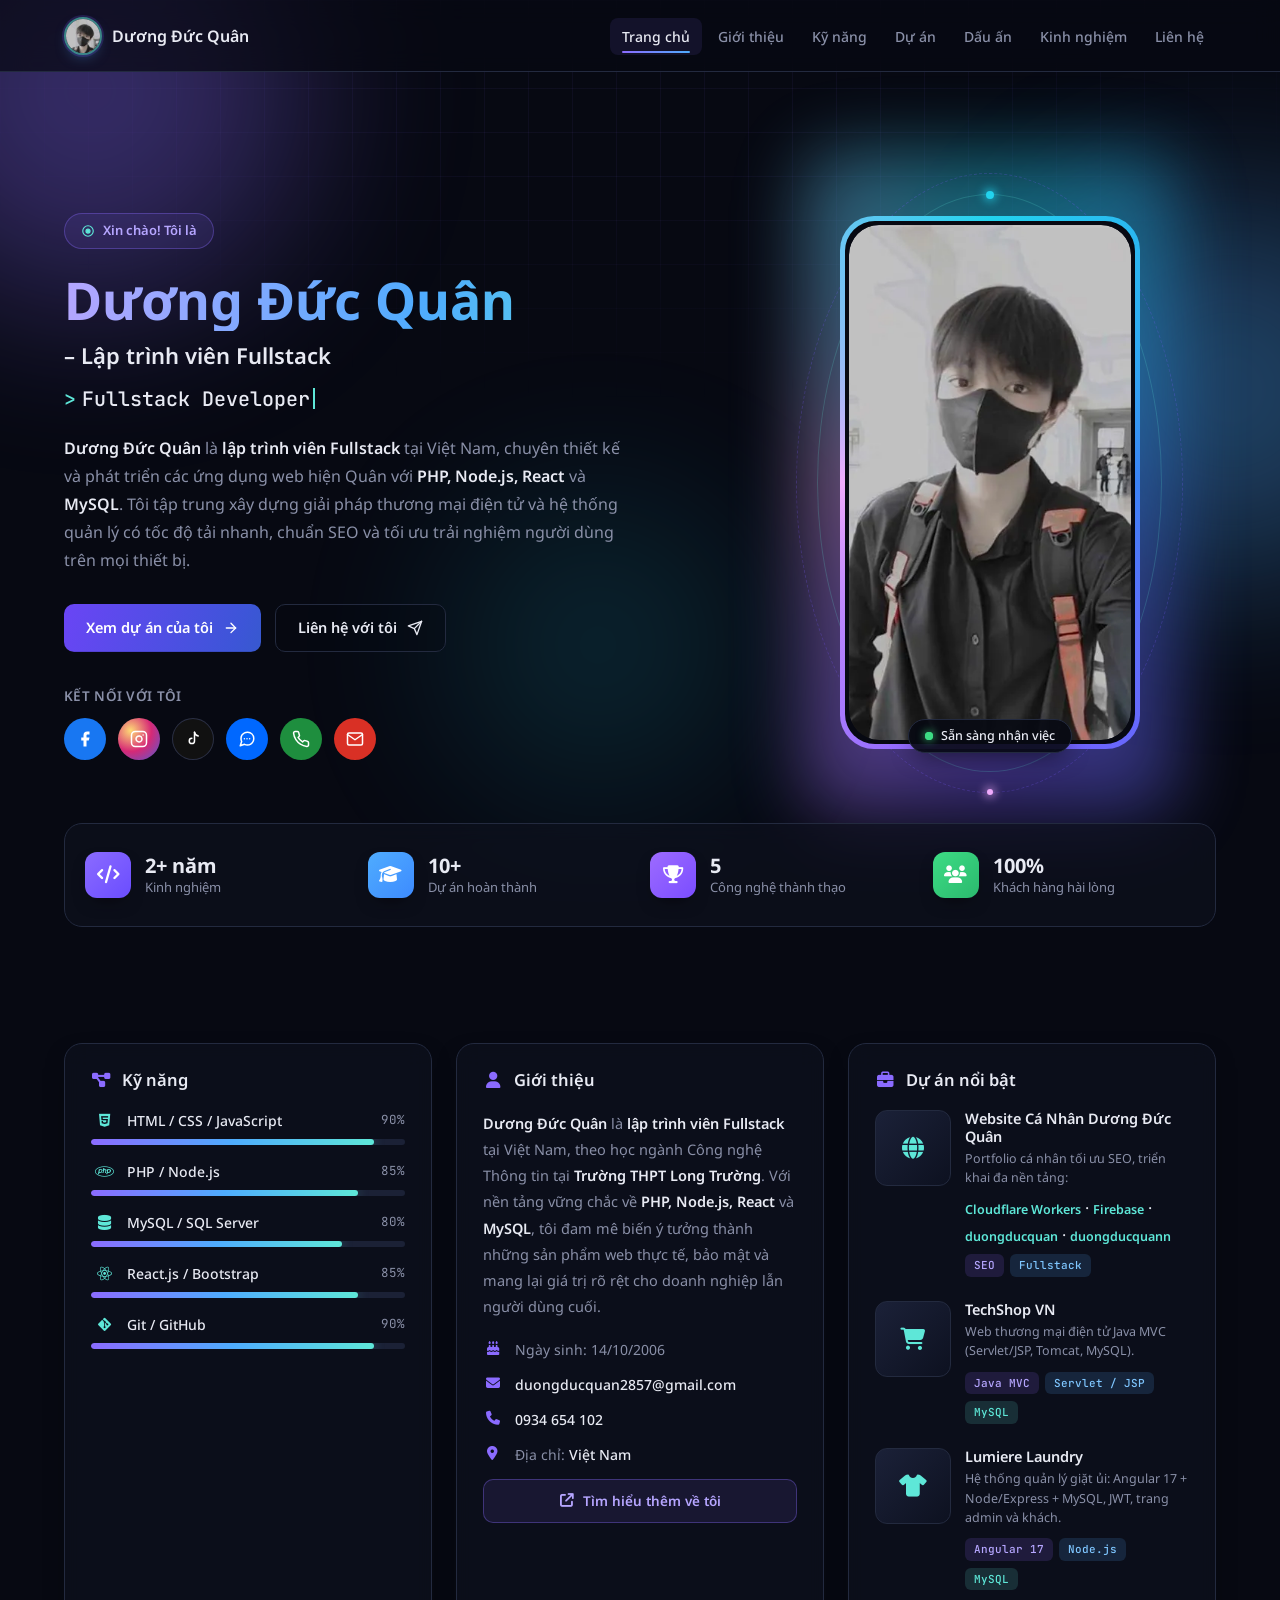
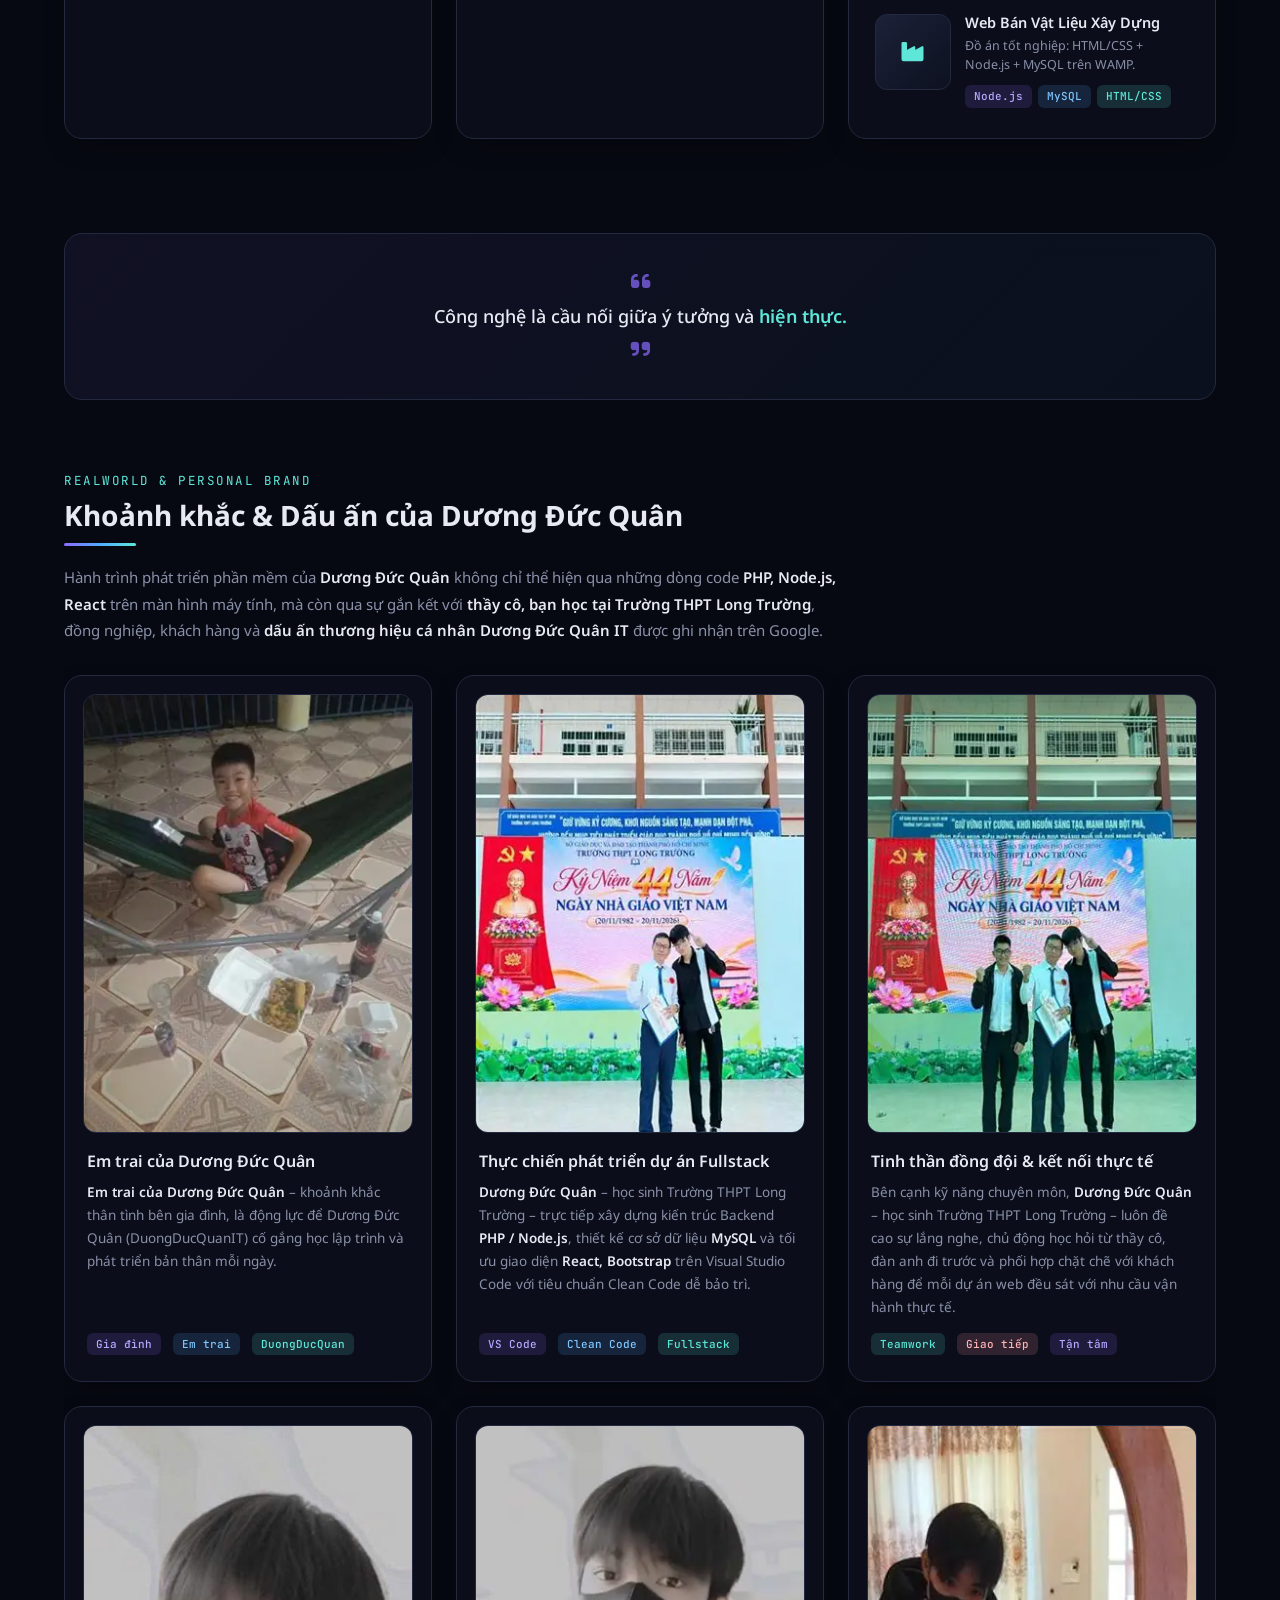
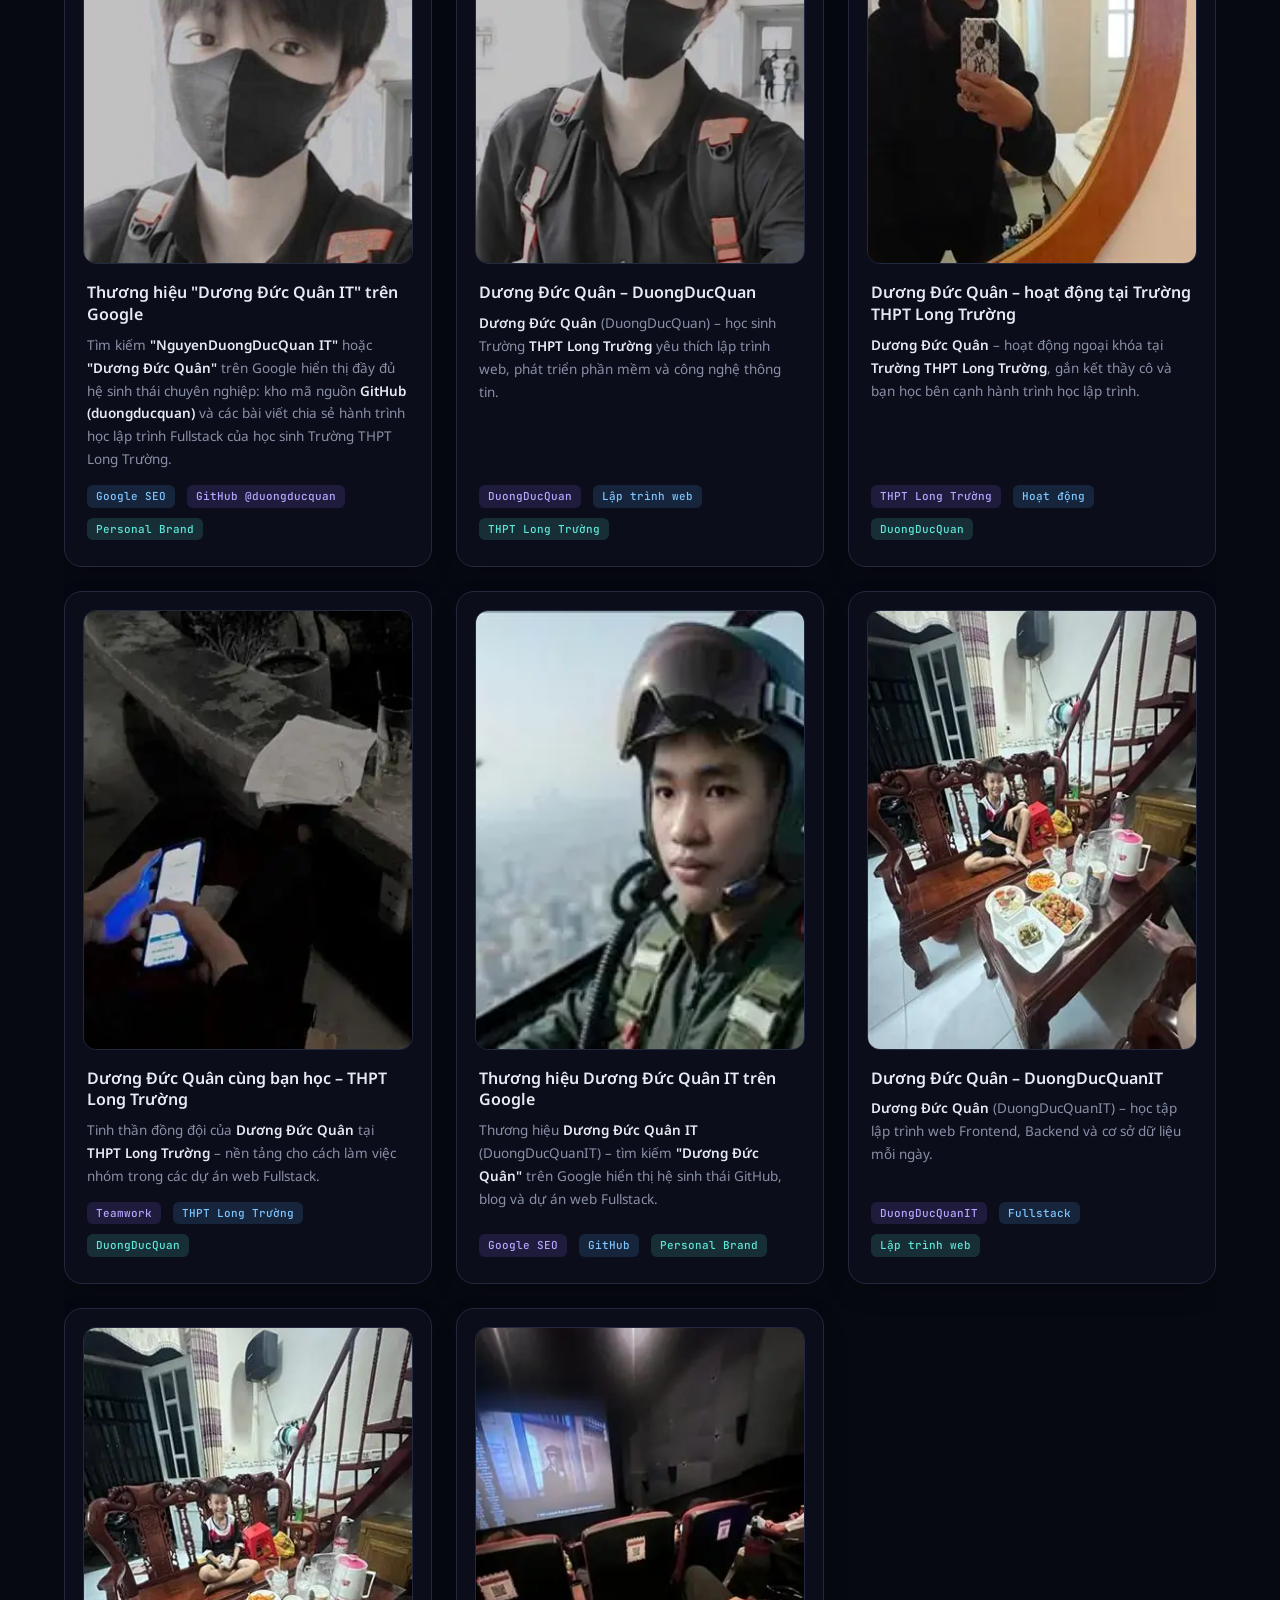
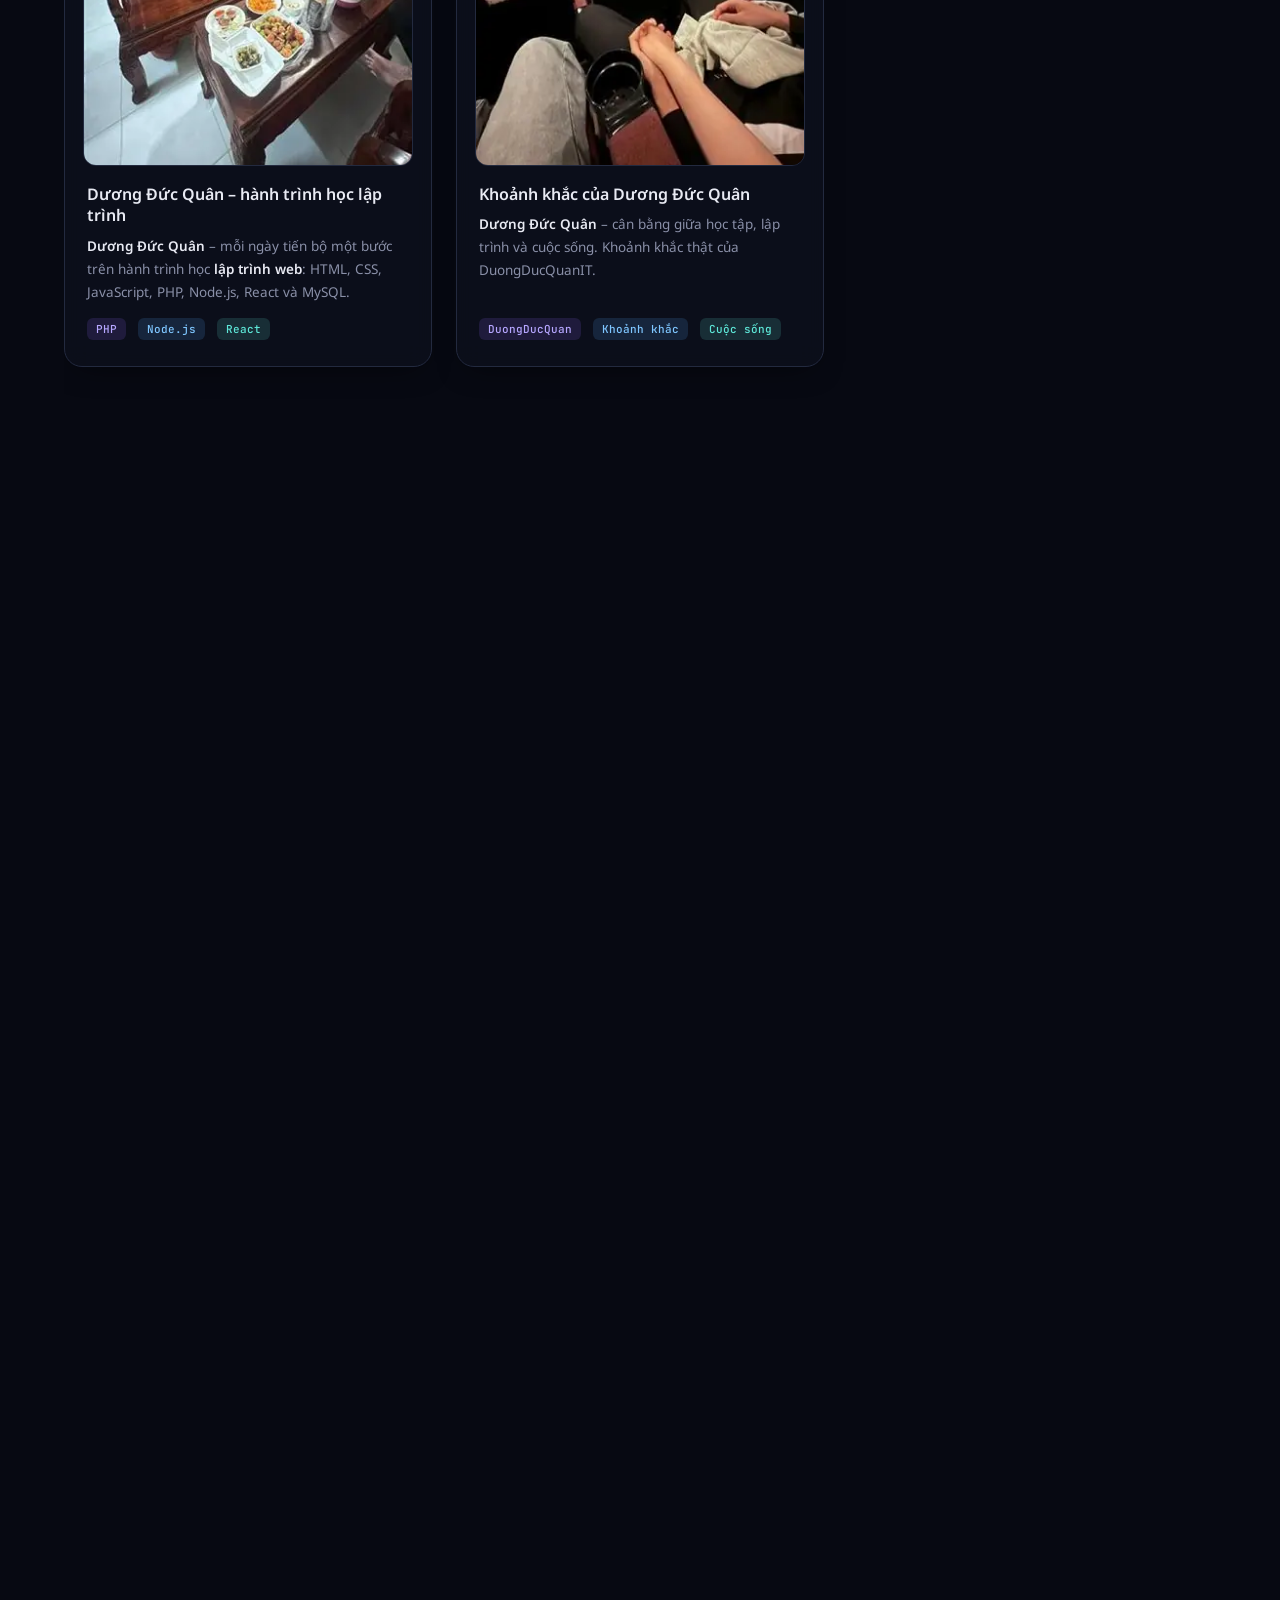
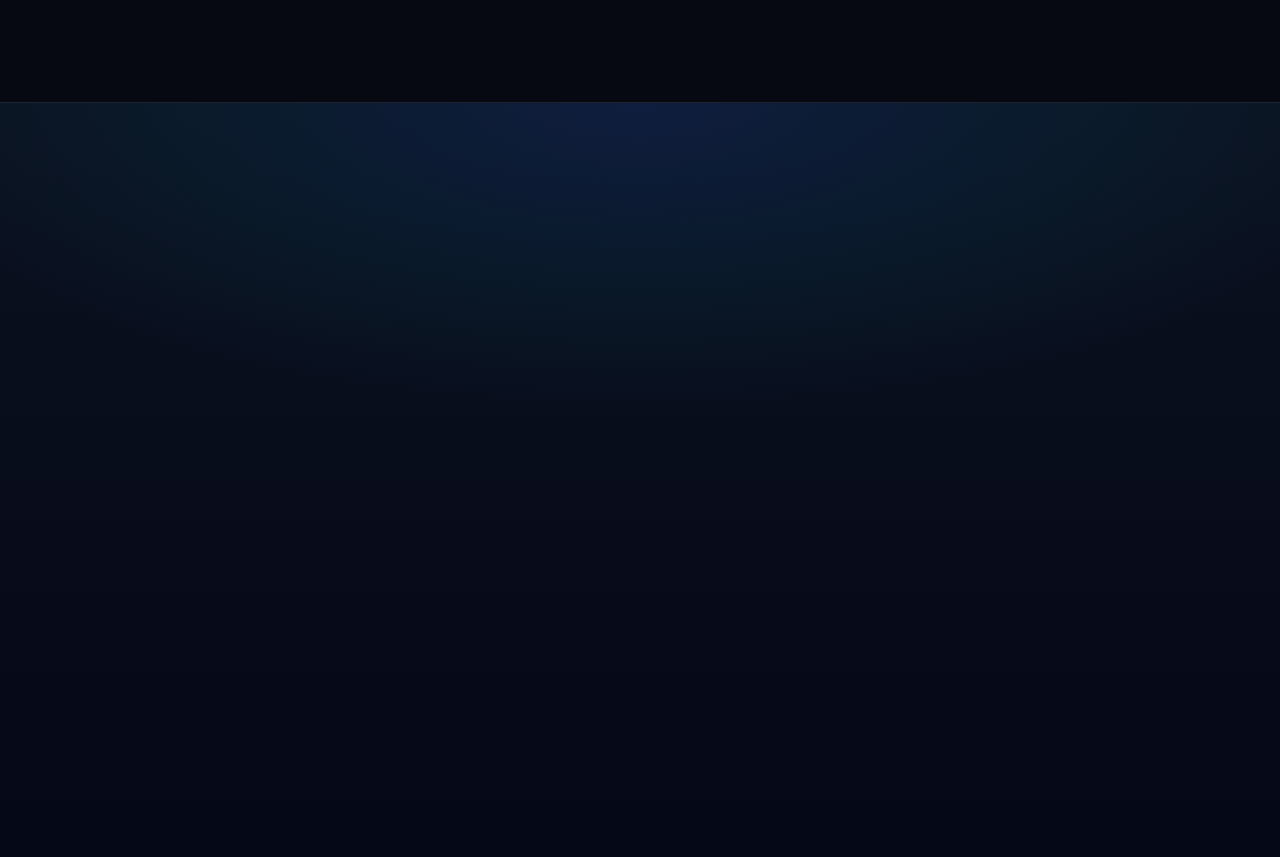
==== commit 9761334f: "Fix ProfilePage dateModified: use full ISO 8601 datetime with timezone Generated by Mistral Vibe. Co" ====
--- a/index.html
+++ b/index.html
@@ -1,776 +1,760 @@
 ﻿<!DOCTYPE html>
 <html lang="vi" dir="ltr" oncontextmenu="return false">
-    <head>
-        <meta charset="UTF-8">
-        <meta name="viewport" content="width=device-width, initial-scale=1">
-        <title>Dương Đức Quân | Lập trình viên Fullstack PHP, Node.js</title>
-        <meta name="description" content="Dương Đức Quân – Lập trình viên Fullstack chuyên PHP, Node.js, React, MySQL. Xem portfolio, dự án web bán hàng, quản lý và liên hệ hợp tác.">
-        <meta name="keywords" content="Dương Đức Quân, Duong Duc Quan, DuongDucQuan IT, lập trình viên fullstack, PHP developer, Node.js developer, React developer, thiết kế website, portfolio lập trình viên Việt Nam, THPT Long Trường">
-        <meta name="author" content="Dương Đức Quân">
-        <meta name="robots" content="index, follow, max-image-preview:large, max-snippet:-1, max-video-preview:-1">
-        <meta name="theme-color" content="#070912">
-        <meta name="color-scheme" content="dark">
-        <meta name="format-detection" content="telephone=no">
-        <link rel="canonical" href="https://duongducquan.vn/">
-        <link rel="alternate" hreflang="vi" href="https://duongducquan.vn/">
-        <link rel="alternate" hreflang="x-default" href="https://duongducquan.vn/">
-        <meta property="og:type" content="profile">
-        <meta property="og:url" content="https://duongducquan.vn/">
-        <meta property="og:site_name" content="Dương Đức Quân – Portfolio">
-        <meta property="og:title" content="Dương Đức Quân | Lập trình viên Fullstack PHP, Node.js, React">
-        <meta property="og:description" content="Dương Đức Quân – Lập trình viên Fullstack chuyên PHP, Node.js, React, MySQL. Xem portfolio, dự án web bán hàng, quản lý và liên hệ hợp tác.">
-        <meta property="og:image" content="https://duongducquan.vn/og-image.jpg">
-        <meta property="og:image:type" content="image/jpeg">
-        <meta property="og:image:width" content="1200">
-        <meta property="og:image:height" content="630">
-        <meta property="og:image:alt" content="Dương Đức Quân – Lập trình viên Fullstack PHP, Node.js, React">
-        <meta property="og:locale" content="vi_VN">
-        <meta property="profile:first_name" content="Quân">
-        <meta property="profile:last_name" content="Dương Đức">
-        <meta property="profile:username" content="duongducquan">
-        <meta name="twitter:card" content="summary_large_image">
-        <meta name="twitter:title" content="Dương Đức Quân | Lập trình viên Fullstack PHP, Node.js, React">
-        <meta name="twitter:description" content="Lập trình viên Fullstack chuyên PHP, Node.js, React, MySQL. Xem portfolio, dự án và liên hệ hợp tác.">
-        <meta name="twitter:image" content="https://duongducquan.vn/og-image.jpg">
-        <meta name="twitter:image:alt" content="Dương Đức Quân – Lập trình viên Fullstack">
-        <link rel="icon" type="image/png" sizes="32x32" href="favicon.ico">
-        <link rel="icon" type="image/png" sizes="16x16" href="favicon.ico">
-        <link rel="icon" type="image/svg+xml" href="favicon.svg">
-        <link rel="shortcut icon" href="favicon.ico">
-        <link rel="apple-touch-icon" sizes="180x180" href="icons/apple-touch-icon.png">
-        <link rel="manifest" href="site.webmanifest">
-        <link rel="preload" as="image" href="duongducquan-small.webp" imagesrcset="duongducquan-small.webp 384w, duongducquan-576.webp 576w" imagesizes="(max-width: 575px) 219px, 279px" fetchpriority="high">
-        <link rel="preload" as="font" type="font/woff2" href="noto-sans-vietnamese.woff2" crossorigin>
-        <link rel="preload" as="font" type="font/woff2" href="noto-sans-latin.woff2" crossorigin><link rel="preload" as="font" type="font/woff2" href="jetbrains-mono-latin.woff2" crossorigin><link rel="preload" as="font" type="font/woff2" href="jetbrains-mono-vietnamese.woff2" crossorigin>
-        <link rel="stylesheet" href="fa-subset.css" media="print" onload="this.media='all'">
-        <noscript>
-            <link rel="stylesheet" href="fa-subset.css" media="print" onload="this.media='all'">
-            <link rel="stylesheet" href="footer.css">
-        </noscript>
-        <script>
-            (function(d) {
-                d.classList.add('js', 'is-preloading');
-                setTimeout(function() {
-                    if (!window.__appReady) {
-                        d.classList.add('reveal-fallback');
-                        d.classList.remove('is-preloading');
-                    }
-                }, 3500);
-            }
-            )(document.documentElement);
-        </script>
-        <script>
-            if ('serviceWorker' in navigator && (location.protocol === 'https:' || location.hostname === 'localhost')) {
-                try {
-                    navigator.serviceWorker.register('sw.js').catch(function () {});
-                } catch (e) {}
-            }
-        </script>
-                <script type="application/ld+json">
-            {
-                "@context": "https://schema.org",
-                "@graph": [
-                    {
-                        "@type": "Person",
-                        "@id": "https://duongducquan.vn/#person",
-                        "name": "Dương Đức Quân",
-                        "alternateName": [
-                            "Duong Duc Quan",
-                            "DuongDucQuan IT",
-                            "duongducquan"
-                        ],
-                        "givenName": "Quân",
-                        "familyName": "Dương Đức",
-                        "jobTitle": "Fullstack Developer",
-                        "description": "Dương Đức Quân là lập trình viên Fullstack tại Việt Nam, chuyên phát triển website và hệ thống quản lý bằng PHP, Node.js, React và MySQL.",
-                        "url": "https://duongducquan.vn/",
-                        "image": [
-                            {
-                                "@type": "ImageObject",
-                                "@id": "https://duongducquan.vn/#avatar",
-                                "url": "https://duongducquan.vn/logo-duongducquan.jpg",
-                                "width": 192,
-                                "height": 192,
-                                "caption": "Dương Đức Quân – Lập trình viên Fullstack PHP Node.js"
-                            },
-                            {
-                                "@type": "ImageObject",
-                                "url": "https://duongducquan.vn/khoanh-khac-long-truong-2.jpg",
-                                "width": 1086,
-                                "height": 1448,
-                                "caption": "Dương Đức Quân tại Lễ kỷ niệm 44 năm Ngày Nhà giáo Việt Nam – THPT Long Trường"
-                            },
-                            {
-                                "@type": "ImageObject",
-                                "url": "https://duongducquan.vn/trung-hoc-pho-thong-long-truong-duongducquan.jpg",
-                                "width": 1920,
-                                "height": 2560,
-                                "caption": "Dương Đức Quân tại Trường THPT Long Trường, TP. Hồ Chí Minh"
-                            },
-                            {
-                                "@type": "ImageObject",
-                                "url": "https://duongducquan.vn/og-image.jpg",
-                                "width": 1200,
-                                "height": 630,
-                                "caption": "Thương hiệu cá nhân Dương Đức Quân IT"
-                            }
-                        ],
-                        "email": "mailto:duongducquan2857@gmail.com",
-                        "telephone": "+84934654102",
-                        "birthDate": "2006-10-14",
-                        "alumniOf": {
-                            "@type": "HighSchool",
-                            "name": "Trường THPT Long Trường"
-                        },
-                        "address": {
-                            "@type": "PostalAddress",
-                            "addressCountry": "VN"
-                        },
-                        "nationality": {
-                            "@type": "Country",
-                            "name": "Việt Nam"
-                        },
-                        "knowsLanguage": [
-                            "vi"
-                        ],
-                        "sameAs": [
-                            "https://github.com/duongducquan",
-                            "https://www.facebook.com/NguyenDuongDucQuan",
-                            "https://www.instagram.com/nguy.enDuongDucQuan/",
-                            "https://www.tiktok.com/@ducquan257"
-                        ],
-                        "knowsAbout": [
-                            "PHP",
-                            "Node.js",
-                            "React",
-                            "MySQL",
-                            "SQL Server",
-                            "Bootstrap",
-                            "jQuery",
-                            "Git",
-                            "Frontend Development",
-                            "Backend Development",
-                            "Web Development",
-                            "SEO Website",
-                            "Artificial Intelligence (AI)",
-                            "Digital Technology Solutions"
-                        ]
-                    },
-                    {
-                        "@type": "WebSite",
-                        "@id": "https://duongducquan.vn/#website",
-                        "url": "https://duongducquan.vn/",
-                        "name": "Dương Đức Quân IT – Portfolio Lập trình viên Fullstack",
-                        "alternateName": [
-                            "Dương Đức Quân IT",
-                            "DuongDucQuan IT"
-                        ],
-                        "slogan": "Không ngừng học hỏi – Sáng tạo công nghệ – Phát triển giá trị số.",
-                        "inLanguage": "vi-VN",
-                        "publisher": {
-                            "@id": "https://duongducquan.vn/#person"
-                        }
-                    },
-                    {
-                        "@type": "ProfilePage",
-                        "@id": "https://duongducquan.vn/#profilepage",
-                        "url": "https://duongducquan.vn/",
-                        "name": "Dương Đức Quân | Lập trình viên Fullstack PHP, Node.js, React",
-                        "inLanguage": "vi-VN",
-                        "isPartOf": {
-                            "@id": "https://duongducquan.vn/#website"
-                        },
-                        "about": {
-                            "@id": "https://duongducquan.vn/#person"
-                        },
-                        "mainEntity": {
-                            "@id": "https://duongducquan.vn/#person"
-                        },
-                        "primaryImageOfPage": {
-                            "@type": "ImageObject",
-                            "url": "https://duongducquan.vn/og-image.jpg"
-                        },
-                        "breadcrumb": {
-                            "@id": "https://duongducquan.vn/#breadcrumb"
-                        },
-                        "dateModified": "2026-11-27"
-                    },
-                    {
-                        "@type": "BreadcrumbList",
-                        "@id": "https://duongducquan.vn/#breadcrumb",
-                        "itemListElement": [
-                            {
-                                "@type": "ListItem",
-                                "position": 1,
-                                "name": "Trang chủ",
-                                "item": "https://duongducquan.vn/"
-                            },
-                            {
-                                "@type": "ListItem",
-                                "position": 2,
-                                "name": "Giới thiệu Dương Đức Quân",
-                                "item": "https://duongducquan.vn/#about"
-                            },
-                            {
-                                "@type": "ListItem",
-                                "position": 3,
-                                "name": "Dự án nổi bật",
-                                "item": "https://duongducquan.vn/#projects"
-                            },
-                            {
-                                "@type": "ListItem",
-                                "position": 4,
-                                "name": "Khoảnh khắc & Dấu ấn",
-                                "item": "https://duongducquan.vn/#moments"
-                            },
-                            {
-                                "@type": "ListItem",
-                                "position": 5,
-                                "name": "Liên hệ",
-                                "item": "https://duongducquan.vn/#contact"
-                            }
-                        ]
-                    }
-                ]
-            }</script>
-        <style>
+<head>
+<meta charset="UTF-8">
+<meta name="viewport" content="width=device-width, initial-scale=1">
+<title>Dương Đức Quân | Lập trình viên Fullstack PHP, Node.js</title>
+<meta name="description" content="Dương Đức Quân – Lập trình viên Fullstack chuyên PHP, Node.js, React, MySQL. Xem portfolio, dự án web bán hàng, quản lý và liên hệ hợp tác.">
+<meta name="keywords" content="Dương Đức Quân, Duong Duc Quan, DuongDucQuan IT, lập trình viên fullstack, PHP developer, Node.js developer, React developer, thiết kế website, portfolio lập trình viên Việt Nam, THPT Long Trường">
+<meta name="author" content="Dương Đức Quân">
+<meta name="robots" content="index, follow, max-image-preview:large, max-snippet:-1, max-video-preview:-1">
+<meta name="theme-color" content="#070912">
+<meta name="color-scheme" content="dark">
+<meta name="format-detection" content="telephone=no">
+<link rel="canonical" href="https://duongducquan.vn/">
+<link rel="alternate" hreflang="vi" href="https://duongducquan.vn/">
+<link rel="alternate" hreflang="x-default" href="https://duongducquan.vn/">
+<meta property="og:type" content="profile">
+<meta property="og:url" content="https://duongducquan.vn/">
+<meta property="og:site_name" content="Dương Đức Quân – Portfolio">
+<meta property="og:title" content="Dương Đức Quân | Lập trình viên Fullstack PHP, Node.js, React">
+<meta property="og:description" content="Dương Đức Quân – Lập trình viên Fullstack chuyên PHP, Node.js, React, MySQL. Xem portfolio, dự án web bán hàng, quản lý và liên hệ hợp tác.">
+<meta property="og:image" content="https://duongducquan.vn/og-image.jpg">
+<meta property="og:image:type" content="image/jpeg">
+<meta property="og:image:width" content="1200">
+<meta property="og:image:height" content="630">
+<meta property="og:image:alt" content="Dương Đức Quân – Lập trình viên Fullstack PHP, Node.js, React">
+<meta property="og:locale" content="vi_VN">
+<meta property="profile:first_name" content="Quân">
+<meta property="profile:last_name" content="Dương Đức">
+<meta property="profile:username" content="duongducquan">
+<meta name="twitter:card" content="summary_large_image">
+<meta name="twitter:title" content="Dương Đức Quân | Lập trình viên Fullstack PHP, Node.js, React">
+<meta name="twitter:description" content="Lập trình viên Fullstack chuyên PHP, Node.js, React, MySQL. Xem portfolio, dự án và liên hệ hợp tác.">
+<meta name="twitter:image" content="https://duongducquan.vn/og-image.jpg">
+<meta name="twitter:image:alt" content="Dương Đức Quân – Lập trình viên Fullstack">
+<link rel="icon" type="image/png" sizes="32x32" href="favicon.ico">
+<link rel="icon" type="image/png" sizes="16x16" href="favicon.ico">
+<link rel="icon" type="image/svg+xml" href="favicon.svg">
+<link rel="shortcut icon" href="favicon.ico">
+<link rel="apple-touch-icon" sizes="180x180" href="icons/apple-touch-icon.png">
+<link rel="manifest" href="site.webmanifest">
+<link rel="preload" as="image" href="duongducquan-small.webp" imagesrcset="duongducquan-small.webp 384w, duongducquan-576.webp 576w" imagesizes="(max-width: 575px) 219px, 279px" fetchpriority="high">
+<link rel="preload" as="font" type="font/woff2" href="noto-sans-vietnamese.woff2" crossorigin>
+<link rel="preload" as="font" type="font/woff2" href="noto-sans-latin.woff2" crossorigin><link rel="preload" as="font" type="font/woff2" href="jetbrains-mono-latin.woff2" crossorigin><link rel="preload" as="font" type="font/woff2" href="jetbrains-mono-vietnamese.woff2" crossorigin>
+<link rel="stylesheet" href="fa-subset.css" media="print" onload="this.media='all'">
+<noscript>
+<link rel="stylesheet" href="fa-subset.css" media="print" onload="this.media='all'">
+<link rel="stylesheet" href="footer.css">
+</noscript>
+<script>
+(function(d) {
+d.classList.add('js', 'is-preloading');
+setTimeout(function() {
+if (!window.__appReady) {
+d.classList.add('reveal-fallback');
+d.classList.remove('is-preloading');
+}
+}, 3500);
+}
+)(document.documentElement);
+</script>
+<script>
+if ('serviceWorker' in navigator && (location.protocol === 'https:' || location.hostname === 'localhost')) {
+try {
+navigator.serviceWorker.register('sw.js').catch(function () {});
+} catch (e) {}
+}
+</script>
+<script type="application/ld+json">
+{
+"@context": "https://schema.org",
+"@graph": [
+{
+"@type": "Person",
+"@id": "https://duongducquan.vn/#person",
+"name": "Dương Đức Quân",
+"alternateName": [
+"Duong Duc Quan",
+"DuongDucQuan IT",
+"duongducquan"
+],
+"givenName": "Quân",
+"familyName": "Dương Đức",
+"jobTitle": "Fullstack Developer",
+"description": "Dương Đức Quân là lập trình viên Fullstack tại Việt Nam, chuyên phát triển website và hệ thống quản lý bằng PHP, Node.js, React và MySQL.",
+"url": "https://duongducquan.vn/",
+"image": [
+{
+"@type": "ImageObject",
+"@id": "https://duongducquan.vn/#avatar",
+"url": "https://duongducquan.vn/logo-duongducquan.jpg",
+"width": 192,
+"height": 192,
+"caption": "Dương Đức Quân – Lập trình viên Fullstack PHP Node.js"
+},
+{
+"@type": "ImageObject",
+"url": "https://duongducquan.vn/khoanh-khac-long-truong-2.jpg",
+"width": 1086,
+"height": 1448,
+"caption": "Dương Đức Quân tại Lễ kỷ niệm 44 năm Ngày Nhà giáo Việt Nam – THPT Long Trường"
+},
+{
+"@type": "ImageObject",
+"url": "https://duongducquan.vn/trung-hoc-pho-thong-long-truong-duongducquan.jpg",
+"width": 1920,
+"height": 2560,
+"caption": "Dương Đức Quân tại Trường THPT Long Trường, TP. Hồ Chí Minh"
+},
+{
+"@type": "ImageObject",
+"url": "https://duongducquan.vn/og-image.jpg",
+"width": 1200,
+"height": 630,
+"caption": "Thương hiệu cá nhân Dương Đức Quân IT"
+}
+],
+"email": "mailto:duongducquan2857@gmail.com",
+"telephone": "+84934654102",
+"birthDate": "2006-10-14",
+"alumniOf": {
+"@type": "HighSchool",
+"name": "Trường THPT Long Trường"
+},
+"address": {
+"@type": "PostalAddress",
+"addressCountry": "VN"
+},
+"nationality": {
+"@type": "Country",
+"name": "Việt Nam"
+},
+"knowsLanguage": [
+"vi"
+],
+"sameAs": [
+"https://github.com/duongducquan",
+"https://www.facebook.com/NguyenDuongDucQuan",
+"https://www.instagram.com/nguy.enDuongDucQuan/",
+"https://www.tiktok.com/@ducquan257"
+],
+"knowsAbout": [
+"PHP",
+"Node.js",
+"React",
+"MySQL",
+"SQL Server",
+"Bootstrap",
+"jQuery",
+"Git",
+"Frontend Development",
+"Backend Development",
+"Web Development",
+"SEO Website",
+"Artificial Intelligence (AI)",
+"Digital Technology Solutions"
+]
+},
+{
+"@type": "WebSite",
+"@id": "https://duongducquan.vn/#website",
+"url": "https://duongducquan.vn/",
+"name": "Dương Đức Quân IT – Portfolio Lập trình viên Fullstack",
+"alternateName": [
+"Dương Đức Quân IT",
+"DuongDucQuan IT"
+],
+"slogan": "Không ngừng học hỏi – Sáng tạo công nghệ – Phát triển giá trị số.",
+"inLanguage": "vi-VN",
+"publisher": {
+"@id": "https://duongducquan.vn/#person"
+}
+},
+{
+"@type": "ProfilePage",
+"@id": "https://duongducquan.vn/#profilepage",
+"url": "https://duongducquan.vn/",
+"name": "Dương Đức Quân | Lập trình viên Fullstack PHP, Node.js, React",
+"inLanguage": "vi-VN",
+"isPartOf": {
+"@id": "https://duongducquan.vn/#website"
+},
+"about": {
+"@id": "https://duongducquan.vn/#person"
+},
+"mainEntity": {
+"@id": "https://duongducquan.vn/#person"
+},
+"primaryImageOfPage": {
+"@type": "ImageObject",
+"url": "https://duongducquan.vn/og-image.jpg"
+},
+"breadcrumb": {
+"@id": "https://duongducquan.vn/#breadcrumb"
+},
+"dateModified": "2026-11-27T00:00:00+07:00"
+},
+{
+"@type": "BreadcrumbList",
+"@id": "https://duongducquan.vn/#breadcrumb",
+"itemListElement": [
+{
+"@type": "ListItem",
+"position": 1,
+"name": "Trang chủ",
+"item": "https://duongducquan.vn/"
+},
+{
+"@type": "ListItem",
+"position": 2,
+"name": "Giới thiệu Dương Đức Quân",
+"item": "https://duongducquan.vn/#about"
+},
+{
+"@type": "ListItem",
+"position": 3,
+"name": "Dự án nổi bật",
+"item": "https://duongducquan.vn/#projects"
+},
+{
+"@type": "ListItem",
+"position": 4,
+"name": "Khoảnh khắc & Dấu ấn",
+"item": "https://duongducquan.vn/#moments"
+},
+{
+"@type": "ListItem",
+"position": 5,
+"name": "Liên hệ",
+"item": "https://duongducquan.vn/#contact"
+}
+]
+}
+]
+}</script>
+<style>
 @font-face{font-family:'JetBrains Mono';font-style:normal;font-weight:400 500;font-display:swap;src:url('jetbrains-mono-latin-ext.woff2') format('woff2');unicode-range:U+0100-02BA, U+02BD-02C5, U+02C7-02CC, U+02CE-02D7, U+02DD-02FF, U+0304, U+0308, U+0329, U+1D00-1DBF, U+1E00-1E9F, U+1EF2-1EFF, U+2020, U+20A0-20AB, U+20AD-20C4, U+2113, U+2C60-2C7F, U+A720-A7FF}
 @font-face{font-family:'JetBrains Mono';font-style:normal;font-weight:400 500;font-display:swap;src:url('jetbrains-mono-vietnamese.woff2') format('woff2');unicode-range:U+0102-0103, U+0110-0111, U+0128-0129, U+0168-0169, U+01A0-01A1, U+01AF-01B0, U+0300-0301, U+0303-0304, U+0308-0309, U+0323, U+0329, U+1EA0-1EF9, U+20AB}
 @font-face{font-family:'JetBrains Mono';font-style:normal;font-weight:400 500;font-display:swap;src:url('jetbrains-mono-latin.woff2') format('woff2');unicode-range:U+0000-00FF, U+0131, U+0152-0153, U+02BB-02BC, U+02C6, U+02DA, U+02DC, U+0304, U+0308, U+0329, U+2000-206F, U+20AC, U+2122, U+2191, U+2193, U+2212, U+2215, U+FEFF, U+FFFD}
 @font-face{font-family:'Noto Sans';font-style:normal;font-weight:400 700;font-display:swap;src:url('noto-sans-latin-ext.woff2') format('woff2');unicode-range:U+0100-02BA, U+02BD-02C5, U+02C7-02CC, U+02CE-02D7, U+02DD-02FF, U+0304, U+0308, U+0329, U+1D00-1DBF, U+1E00-1E9F, U+1EF2-1EFF, U+2020, U+20A0-20AB, U+20AD-20C4, U+2113, U+2C60-2C7F, U+A720-A7FF}@font-face{font-family:'Noto Sans';font-style:normal;font-weight:400 700;font-display:swap;src:url('noto-sans-vietnamese.woff2') format('woff2');unicode-range:U+0102-0103, U+0110-0111, U+0128-0129, U+0168-0169, U+01A0-01A1, U+01AF-01B0, U+0300-0301, U+0303-0304, U+0308-0309, U+0323, U+0329, U+1EA0-1EF9, U+20AB}@font-face{font-family:'Noto Sans';font-style:normal;font-weight:400 700;font-display:swap;src:url('noto-sans-latin.woff2') format('woff2');unicode-range:U+0000-00FF, U+0131, U+0152-0153, U+02BB-02BC, U+02C6, U+02DA, U+02DC, U+0304, U+0308, U+0329, U+2000-206F, U+20AC, U+2122, U+2191, U+2193, U+2212, U+2215, U+FEFF, U+FFFD}:root{--bg-void: #070912;--bg-panel: #0f1320;--bg-panel-hi: #141a2b;--bg-input: #0b0f1c;--line: #232a3f;--violet: #8b6bff;--blue: #4facfe;--cyan: #5ee7d8;--text: #e8eaf3;--muted: #8a90a8;--lavender: #b6a6ff;--success: #3ddc84;--brand-violet: #7c5cff;--brand-blue: #5b8cff;--av-cyan: #22d3ee;--av-blue: #3b82f6;--av-violet: #7c5cff;--av-pink: #f0abfc;--grad-brand: linear-gradient(135deg,var(--violet),var(--blue));--grad-btn: linear-gradient(110deg,#6a45f5 0%,#3d55d8 45%,#0e7490 100%);--grad-line: linear-gradient(90deg,var(--violet),var(--blue),var(--cyan));--grad-text: linear-gradient(100deg,var(--lavender) 0%,var(--blue) 55%,var(--cyan) 100%);--glass-bg: rgba(15,19,32,.62);--glass-blur: 12px;--radius-sm: 8px;--radius: 12px;--radius-lg: 18px;--radius-xl: 26px;--radius-pill: 999px;--shadow-card: 0 10px 30px -14px rgba(0,0,0,.65);--shadow-glow: 0 22px 44px -16px rgba(124,92,255,.5),0 0 24px -6px rgba(79,172,254,.25);--shadow-btn: 0 12px 28px -8px rgba(106,69,245,.55);--ease: cubic-bezier(.22,1,.36,1);--ease-in-out: cubic-bezier(.65,0,.35,1);--dur-fast: .2s;--dur: .35s;--dur-reveal: .5s;--nav-h: 72px;--font-sans: 'Noto Sans',system-ui,-apple-system,'Segoe UI',Roboto,Arial,sans-serif;--font-mono: 'JetBrains Mono',ui-monospace,Consolas,'Courier New',monospace}*,*::before,*::after{box-sizing: border-box}html{scroll-behavior: smooth;-webkit-text-size-adjust: 100%}body{margin: 0;padding-top: var(--nav-h);background: var(--bg-void);color: var(--text);font-family: var(--font-sans);font-size: 1rem;line-height: 1.5;overflow-x: hidden;-webkit-font-smoothing: antialiased;text-rendering: optimizeLegibility}h1,h2,h3,h4{margin: 0 0 .5rem;font-weight: 600;line-height: 1.2}p{margin: 0 0 1rem}ul,ol{margin: 0;padding: 0;list-style: none}figure,blockquote{margin: 0}img,svg,picture{vertical-align: middle}a{color: var(--blue)}button,input,textarea{font: inherit;color: inherit;margin: 0}button{cursor: pointer}[hidden]{display: none !important}.mono{font-family: var(--font-mono)}.sr-only{position: absolute !important;width: 1px;height: 1px;padding: 0;margin: -1px;overflow: hidden;clip: rect(0,0,0,0);white-space: nowrap;border: 0}:focus-visible{outline: 2px solid var(--cyan);outline-offset: 3px;border-radius: 6px}.skip-link{position: fixed;left: 16px;top: -60px;z-index: 100;background: #fff;color: #070912;font-weight: 600;padding: 10px 16px;border-radius: 10px;text-decoration: none;transition: top .2s}.skip-link:focus{top: 12px}.row{--gx: 1.5rem;--gy: 0;display: flex;flex-wrap: wrap;margin-top: calc(-1 * var(--gy));margin-right: calc(-.5 * var(--gx));margin-left: calc(-.5 * var(--gx))}.row>*{flex-shrink: 0;width: 100%;max-width: 100%;padding-right: calc(var(--gx) * .5);padding-left: calc(var(--gx) * .5);margin-top: var(--gy)}.g-3{--gx: 1rem;--gy: 1rem}.g-4{--gx: 1.5rem;--gy: 1.5rem}.g-5{--gx: 3rem;--gy: 3rem}.col-12{flex: 0 0 auto;width: 100%}@media (min-width: 768px){.col-md-6{flex:0 0 auto;width: 50%}}@media (min-width: 992px){.col-lg-4{flex:0 0 auto;width: 33.33333%}.col-lg-5{flex: 0 0 auto;width: 41.66667%}.col-lg-6{flex: 0 0 auto;width: 50%}.col-lg-7{flex: 0 0 auto;width: 58.33333%}.d-lg-inline-flex{display: inline-flex !important}.d-lg-none{display: none !important}}.d-flex{display: flex !important}.d-none{display: none !important}.align-items-center{align-items: center !important}.flex-wrap{flex-wrap: wrap !important}.gap-2{gap: .5rem !important}.gap-3{gap: 1rem !important}.h-100{height: 100% !important}.mt-2{margin-top: .5rem !important}.mt-4{margin-top: 1.5rem !important}.mb-0{margin-bottom: 0 !important}.mb-4{margin-bottom: 1.5rem !important}.pb-4{padding-bottom: 1.5rem !important}.py-5{padding-top: 3rem !important;padding-bottom: 3rem !important}@media (min-width: 992px){.d-none.d-lg-inline-flex{display:inline-flex !important}}.fas,.fab{display: inline-block;width: 1.25em;text-align: center;font-style: normal;line-height: 1}.ico{width: 1.1em;height: 1.1em;flex: none;fill: none;stroke: currentColor;stroke-width: 2;stroke-linecap: round;stroke-linejoin: round}.ico-fill{fill: currentColor;stroke: none}body::before{content: "";position: fixed;inset: 0;pointer-events: none;z-index: 0;background-image: linear-gradient(rgba(139,107,255,.06) 1px,transparent 1px),linear-gradient(90deg,rgba(139,107,255,.06) 1px,transparent 1px);background-size: 44px 44px;-webkit-mask-image: radial-gradient(ellipse 80% 60% at 50% 0%,#000 30%,transparent 75%);mask-image: radial-gradient(ellipse 80% 60% at 50% 0%,#000 30%,transparent 75%)}.bg-fx{position: fixed;inset: 0;overflow: hidden;pointer-events: none;z-index: 0;contain: strict}.glow-orb{position: absolute;border-radius: 50%;filter: blur(90px);opacity: .35;will-change: transform;animation: orbFloat 26s var(--ease-in-out) infinite alternate}.orb-a{width: 420px;height: 420px;top: -120px;left: -120px;background: var(--violet)}.orb-b{width: 380px;height: 380px;top: 200px;right: -140px;background: var(--blue);animation-name: orbFloat2;animation-duration: 30s}.orb-c{width: 300px;height: 300px;top: 55%;left: 35%;background: var(--av-cyan);opacity: .14;animation-duration: 36s}@keyframes orbFloat{0%{transform: translate3d(0,0,0) scale(1)}50%{transform: translate3d(70px,50px,0) scale(1.08)}100%{transform: translate3d(-30px,90px,0) scale(.95)}}@keyframes orbFloat2{0%{transform: translate3d(0,0,0) scale(1)}50%{transform: translate3d(-80px,40px,0) scale(1.1)}100%{transform: translate3d(-20px,-50px,0) scale(.96)}}.container-xl-custom{max-width: 1200px;margin: 0 auto;padding: 0 24px;position: relative;z-index: 1}.scroll-progress{position: fixed;top: 0;left: 0;right: 0;height: 3px;z-index: 60;pointer-events: none}.scroll-progress span{display: block;height: 100%;background: var(--grad-line);transform: scaleX(0);transform-origin: left center;will-change: transform;box-shadow: 0 0 10px rgba(94,231,216,.5)}.site-header{position: fixed;top: 0;left: 0;right: 0;z-index: 50}.navbar-custom{position: relative}.navbar-custom::before{content: "";position: absolute;inset: 0;background: rgba(7,9,18,.72);-webkit-backdrop-filter: blur(14px);backdrop-filter: blur(14px);border-bottom: 1px solid var(--line);transform-origin: top center;transition: transform var(--dur) var(--ease),background-color var(--dur),box-shadow var(--dur)}.is-scrolled .navbar-custom::before{transform: scaleY(.86);background-color: rgba(7,9,18,.88);box-shadow: 0 10px 30px -12px rgba(0,0,0,.7)}.navbar-inner{position: relative;max-width: 1200px;height: var(--nav-h);margin: 0 auto;padding: 0 24px;display: flex;align-items: center;justify-content: space-between;transition: transform var(--dur) var(--ease)}.is-scrolled .navbar-inner{transform: translateY(-5px)}.brand{display: flex;align-items: center;gap: 10px;text-decoration: none}.brand-mark{width: 38px;height: 38px;border-radius: 50%;display: block;object-fit: cover;object-position: center 18%;border: 2px solid rgba(94,231,216,.55);box-shadow: 0 0 0 2px rgba(124,92,255,.18),0 6px 16px -8px rgba(79,172,254,.7);transition: transform var(--dur) var(--ease)}.is-scrolled .brand-mark{transform: scale(.9)}.brand-name{color: var(--text);font-weight: 600;font-size: 16px}.nav-right{display: flex;align-items: center;gap: 1rem}.nav-links{display: flex;gap: 4px;align-items: center}.nav-links a{position: relative;display: block;color: var(--muted);text-decoration: none;font-size: 14px;font-weight: 500;padding: 8px 12px;border-radius: 8px;transition: color var(--dur-fast),background-color var(--dur-fast)}.nav-links a:hover,.nav-links a.active{color: var(--text);background: rgba(139,107,255,.1)}.nav-links a::after{content: "";position: absolute;left: 12px;right: 12px;bottom: 2px;height: 2px;border-radius: 2px;background: linear-gradient(90deg,var(--violet),var(--blue));transform: scaleX(0);transform-origin: left;transition: transform var(--dur) var(--ease)}.nav-links a.active::after{transform: scaleX(1)}.nav-cv-mobile{display: none}.btn-cv{background: var(--grad-btn);background-size: 200% 100%;color: #fff;border: 0;padding: 9px 18px;border-radius: 9px;font-size: 14px;font-weight: 600;text-decoration: none;display: inline-flex;align-items: center;gap: 8px}.nav-toggle{display: none;width: 44px;height: 44px;align-items: center;justify-content: center;background: rgba(139,107,255,.1);border: 1px solid var(--line);border-radius: 10px;color: var(--text)}.bars,.bars::before,.bars::after{display: block;width: 20px;height: 2px;border-radius: 2px;background: currentColor;transition: transform var(--dur) var(--ease),background-color var(--dur-fast)}.bars{position: relative}.bars::before,.bars::after{content: "";position: absolute;left: 0}.bars::before{transform: translateY(-6px)}.bars::after{transform: translateY(6px)}.nav-toggle[aria-expanded="true"] .bars{background-color: transparent}.nav-toggle[aria-expanded="true"] .bars::before{transform: rotate(45deg)}.nav-toggle[aria-expanded="true"] .bars::after{transform: rotate(-45deg)}.hero{padding: 88px 0 56px;position: relative}.badge-hello{display: inline-flex;align-items: center;gap: 8px;background: rgba(139,107,255,.1);border: 1px solid rgba(139,107,255,.35);color: var(--lavender);font-size: 13px;font-weight: 600;padding: 7px 16px;border-radius: var(--radius-pill);margin-bottom: 22px}.badge-hello .ico{color: var(--cyan);width: 14px;height: 14px}.hero-title{margin: 0 0 14px}.hero-name{display: block;font-size: 52px;font-weight: 700;line-height: 1.1;background: var(--grad-text);-webkit-background-clip: text;background-clip: text;color: transparent;-webkit-text-fill-color: transparent;padding-bottom: .06em}.hero-sub{display: block;margin-top: 10px;font-size: 22px;font-weight: 600;color: var(--text);line-height: 1.3}.hero-role{font-family: var(--font-mono);font-size: 20px;color: var(--text);font-weight: 500;margin-bottom: 20px;min-height: 30px;white-space: nowrap}.role-prefix{color: var(--cyan);margin-right: 6px}.cursor{display: inline-block;width: 2px;height: 1.05em;margin-left: 3px;vertical-align: -3px;background: var(--cyan);animation: blink 1s step-end infinite}@keyframes blink{50%{opacity: 0}}.hero-desc{color: var(--muted);font-size: 16px;line-height: 1.75;max-width: 560px;margin-bottom: 30px}.hero-desc strong{color: var(--text);font-weight: 600}.hero-cta{display: flex;gap: 14px;flex-wrap: wrap;margin-bottom: 34px}.btn-primary-glow,.btn-outline-ghost{position: relative;display: inline-flex;align-items: center;justify-content: center;gap: 10px;padding: 12px 22px;border-radius: 10px;font-weight: 600;font-size: 14.5px;text-decoration: none;overflow: hidden;isolation: isolate}.btn-primary-glow{background: var(--grad-btn);background-size: 200% 100%;border: 0;color: #fff}.btn-outline-ghost{background: rgba(7,9,18,.35);border: 1px solid var(--line);color: var(--text)}.connect-label{color: var(--muted);font-size: 13.5px;margin-bottom: 12px;font-weight: 600;letter-spacing: .3px}.social-row{display: flex;gap: 12px;flex-wrap: wrap}.social-circle{--glow: 255,255,255;width: 42px;height: 42px;border-radius: 50%;display: flex;align-items: center;justify-content: center;color: #fff;font-size: 17px;text-decoration: none}.social-circle .ico{width: 18px;height: 18px}.sc-fb{background: #1877f2;--glow: 24,119,242}.sc-ig{background: radial-gradient(circle at 30% 30%,#feda75,#d62976,#4f5bd5);--glow: 214,41,118}.sc-tt{background: #111;--glow: 37,244,238;box-shadow: inset 0 0 0 1px #2a2f45}.sc-zl{background: #0068ff;--glow: 0,104,255}.sc-ph{background: #1e8e3e;--glow: 40,167,69}.sc-gm{background: #d93025;--glow: 217,48,37}.avatar-wrap{position: relative;display: flex;align-items: center;justify-content: center;padding: 56px 20px 64px}.avatar{--size: 300px;--ring: 5px;position: relative;width: var(--size);height: calc(var(--size) * 16 / 9);border-radius: 34px;isolation: isolate}.avatar-glow{position: absolute;inset: -12%;border-radius: 34px;z-index: -2;background: conic-gradient(from 0deg,var(--av-cyan),var(--av-blue),var(--av-violet),var(--av-pink),var(--av-cyan));filter: blur(36px);opacity: .45;will-change: transform,opacity;animation: breathe 5s ease-in-out infinite}@keyframes breathe{0%,100%{transform: scale(.94);opacity: .36}50%{transform: scale(1.04);opacity: .6}}.avatar-ring{position: absolute;inset: 0;border-radius: 34px;will-change: transform;animation: spin 8s linear infinite}.avatar-ring::before{content: "";position: absolute;inset: 0;border-radius: 34px;background: conic-gradient(from 0deg,var(--av-cyan),var(--av-blue),var(--av-violet),var(--av-pink),var(--av-cyan));animation: spin 2.4s linear infinite paused}.avatar:hover .avatar-ring::before{animation-play-state: running}@keyframes spin{to{transform: rotate(360deg)}}.avatar-photo{position: absolute;inset: var(--ring);z-index: 1;border-radius: 30px;padding: 4px;background: var(--bg-void)}.avatar-photo picture{display: block;width: 100%;height: 100%;border-radius: 30px;overflow: hidden}.avatar-photo img{display: block;width: 100%;height: 100%;border-radius: 30px;object-fit: cover;object-position: center;transition: transform .7s var(--ease)}.avatar:hover .avatar-photo img{transform: scale(1.05)}.avatar-orbit{position: absolute;border-radius: 50%;pointer-events: none;z-index: -1;border: 1px solid rgba(94,231,216,.2);animation: spin 18s linear infinite}.orbit-1{inset: calc(var(--size) * -.075)}.orbit-2{inset: calc(var(--size) * -.145);border-style: dashed;border-color: rgba(124,92,255,.25);animation-duration: 32s;animation-direction: reverse}.orbit-dot{position: absolute;top: -4px;left: 50%;width: 8px;height: 8px;margin-left: -4px;border-radius: 50%;background: var(--av-cyan);box-shadow: 0 0 10px 2px rgba(34,211,238,.8)}.orbit-2 .orbit-dot{top: auto;bottom: -3px;width: 6px;height: 6px;margin-left: -3px;background: var(--av-pink);box-shadow: 0 0 10px 2px rgba(240,171,252,.75)}.status-pill{position: absolute;left: 50%;bottom: -20px;z-index: 3;transform: translateX(-50%);display: flex;align-items: center;gap: 8px;white-space: nowrap;background: rgba(7,9,18,.9);border: 1px solid var(--line);padding: 7px 16px;border-radius: var(--radius-pill);font-size: 12.5px;font-weight: 500;box-shadow: 0 8px 24px -8px rgba(0,0,0,.7)}.status-dot{position: relative;width: 8px;height: 8px;border-radius: 50%;background: var(--success);box-shadow: 0 0 8px var(--success)}.status-dot::after{content: "";position: absolute;inset: 0;border-radius: 50%;background: var(--success);animation: ping 1.8s cubic-bezier(0,0,.2,1) infinite}@keyframes ping{75%,100%{transform: scale(2.6);opacity: 0}}.stats-bar{background: var(--glass-bg);border: 1px solid var(--line);border-radius: var(--radius-lg);padding: 28px 20px;margin: 10px 0 60px;display: grid;grid-template-columns: repeat(4,1fr);gap: 20px}.stat-item{display: flex;align-items: center;gap: 14px}.stat-icon{width: 46px;height: 46px;border-radius: 12px;flex: none;display: flex;align-items: center;justify-content: center;font-size: 18px;color: #fff}.stat-num{font-size: 20px;font-weight: 700;color: var(--text);line-height: 1.2}.counter{display: inline-block;font-variant-numeric: tabular-nums;text-align: right}.stat-label{font-size: 13px;color: var(--muted)}.panel{position: relative;height: 100%;padding: 26px;background: var(--glass-bg);border: 1px solid var(--line);border-radius: var(--radius-lg)}.js .reveal{--reveal-tr: opacity var(--dur-reveal) var(--ease) var(--d,0ms),translate var(--dur-reveal) var(--ease) var(--d,0ms),scale var(--dur-reveal) var(--ease) var(--d,0ms),filter var(--dur-reveal) var(--ease) var(--d,0ms);opacity: 0;transition: var(--reveal-tr)}.js .reveal[data-anim="fade-up"]{translate: 0 28px}.js .reveal[data-anim="fade-left"]{translate: 40px 0}.js .reveal[data-anim="fade-right"]{translate: -40px 0}.js .reveal[data-anim="zoom-in"]{scale: .9}.js .reveal[data-anim="blur-in"]{filter: blur(10px);scale: 1.03}.js .reveal[data-anim="split"],.js .reveal[data-anim="timeline"]{opacity: 1}.js .reveal.is-visible,.reveal-fallback .reveal{opacity: 1;translate: none;scale: none;filter: none}@media (max-width: 1199.98px){.avatar{--size:260px}}@media (max-width: 991.98px){.nav-toggle{display:inline-flex}.nav-links{position: absolute;top: calc(100%+8px);left: 16px;right: 16px;flex-direction: column;align-items: stretch;gap: 4px;padding: 12px;background: rgba(12,15,27,.97);border: 1px solid var(--line);border-radius: 16px;box-shadow: 0 24px 48px -16px rgba(0,0,0,.8);opacity: 0;visibility: hidden;transform: translateY(-10px) scale(.98);transform-origin: top center;transition: opacity .3s var(--ease),transform .3s var(--ease),visibility 0s linear .3s}.nav-links.is-open{opacity: 1;visibility: visible;transform: none;transition-delay: 0s}.nav-links li{opacity: 0;transform: translateY(-6px);transition: opacity .3s var(--ease),transform .3s var(--ease)}.nav-links.is-open li{opacity: 1;transform: none;transition-delay: calc(var(--i,0) * 40ms+60ms)}.nav-links a{padding: 12px 14px;font-size: 15.5px}.nav-links a::after{left: 14px;right: auto;width: 24px;bottom: 6px}.nav-cv-mobile{display: block;padding-top: 6px;margin-top: 4px;border-top: 1px solid var(--line)}.nav-cv-mobile .btn-cv{display: flex;justify-content: center;padding: 12px}.hero{padding-top: 56px}.hero-name{font-size: 38px}.stats-bar{grid-template-columns: repeat(2,1fr)}}@media (max-width: 767.98px){.glow-orb{filter:blur(60px);opacity: .25;animation: none}.orb-a{width: 260px;height: 260px}.orb-b{width: 240px;height: 240px}.orb-c{display: none}}@media (max-width: 575.98px){.container-xl-custom,.navbar-inner{padding-left:16px;padding-right: 16px}.hero-name{font-size: 34px}.hero-sub{font-size: 18px}.hero-role{font-size: 17px}.avatar{--size: 230px}.avatar-wrap{padding: 40px 10px 56px}.stats-bar{grid-template-columns: 1fr}}@media (prefers-reduced-motion:reduce){html{scroll-behavior: auto}*,*::before,*::after{animation-duration: .01ms !important;animation-iteration-count: 1 !important;transition-duration: .01ms !important;transition-delay: 0s !important}.js .reveal{opacity: 1 !important;translate: none !important;scale: none !important;filter: none !important}}.npd-preloader{--pl-bg-1: #050816;--pl-bg-2: #0B1120;--pl-primary: #2563EB;--pl-secondary: #06B6D4;--pl-accent: #38BDF8;--pl-text: #FFFFFF;--pl-muted: #94A3B8;position: fixed;inset: 0;width: 100vw;height: 100vh;height: 100dvh;z-index: 99999;display: flex;align-items: center;justify-content: center;background: radial-gradient(circle at 50% 42%,rgba(37,99,235,.16) 0%,rgba(6,182,212,.06) 36%,transparent 72%),linear-gradient(160deg,var(--pl-bg-1) 0%,var(--pl-bg-2) 100%);color: var(--pl-text);font-family: var(--font-sans);overflow: hidden;user-select: none;-webkit-user-select: none;isolation: isolate;will-change: transform,opacity;transition: transform .18s cubic-bezier(.76,0,.24,1),opacity .15s cubic-bezier(.22,1,.36,1),visibility 0s linear .2s}html:not(.js) .npd-preloader,html.reveal-fallback .npd-preloader{display: none !important}.npd-preloader.is-complete .npd-pl-logo-box{transform: scale(1.06);filter: drop-shadow(0 0 38px rgba(56,189,248,.92))}.npd-preloader.is-complete .npd-pl-progress-fill{box-shadow: 0 0 26px rgba(56,189,248,.95),0 0 48px rgba(6,182,212,.6)}.npd-preloader.is-exiting{transform: translate3d(0,-102%,0);opacity: 0;visibility: hidden;pointer-events: none}.npd-preloader::after{content: "";position: absolute;left: 0;right: 0;bottom: 0;height: 2px;background: linear-gradient(90deg,transparent,var(--pl-primary),var(--pl-secondary),var(--pl-accent),transparent);box-shadow: 0 0 24px var(--pl-accent);opacity: .85}.npd-pl-grid{position: absolute;inset: 0;pointer-events: none;z-index: 0;background-image: linear-gradient(rgba(56,189,248,.055) 1px,transparent 1px),linear-gradient(90deg,rgba(56,189,248,.055) 1px,transparent 1px);background-size: 48px 48px;-webkit-mask-image: radial-gradient(circle at 50% 48%,#000 18%,transparent 74%);mask-image: radial-gradient(circle at 50% 48%,#000 18%,transparent 74%)}.npd-pl-glow{position: absolute;width: min(540px,88vw);height: min(540px,88vw);border-radius: 50%;background: radial-gradient(circle,rgba(37,99,235,.22) 0%,rgba(6,182,212,.11) 42%,transparent 70%);filter: blur(48px);pointer-events: none;z-index: 0;animation: npdGlowPulse 4.2s ease-in-out infinite alternate}@keyframes npdGlowPulse{0%{transform: scale(.92);opacity: .65}100%{transform: scale(1.08);opacity: 1}}.npd-pl-particles{position: absolute;inset: 0;pointer-events: none;z-index: 1;overflow: hidden;contain: strict}.npd-pl-particle{position: absolute;left: var(--x,50%);top: var(--y,50%);width: var(--s,3px);height: var(--s,3px);border-radius: 50%;background: var(--c,#38BDF8);box-shadow: 0 0 10px var(--c,#38BDF8);opacity: 0;will-change: transform,opacity;animation: npdParticleFloat var(--d,7s) ease-in-out var(--dl,0s) infinite}@keyframes npdParticleFloat{0%{transform: translate3d(0,18px,0) scale(.6);opacity: 0}30%{opacity: var(--o,.65)}70%{opacity: var(--o,.65)}100%{transform: translate3d(var(--tx,14px),var(--ty,-64px),0) scale(1.1);opacity: 0}}.npd-pl-content{position: relative;z-index: 2;width: min(500px,90vw);padding: 34px 26px 30px;display: flex;flex-direction: column;align-items: center;text-align: center;background: rgba(11,17,32,.46);border: 1px solid rgba(56,189,248,.16);border-radius: 26px;box-shadow: 0 26px 64px -20px rgba(0,0,0,.85),inset 0 1px 0 rgba(255,255,255,.08);-webkit-backdrop-filter: blur(16px);backdrop-filter: blur(16px)}.npd-pl-content::before{content: "";position: absolute;top: -1px;left: 18%;right: 18%;height: 1px;background: linear-gradient(90deg,transparent,rgba(56,189,248,.75),transparent)}.npd-pl-logo-wrap{position: relative;width: 136px;height: 136px;display: flex;align-items: center;justify-content: center;margin-bottom: 24px;opacity: 0;transform: scale(.7);filter: blur(10px);animation: npdLogoReveal .95s cubic-bezier(.22,1,.36,1) .08s forwards}@keyframes npdLogoReveal{to{opacity: 1;transform: scale(1);filter: blur(0)}}.npd-pl-ring-svg{position: absolute;inset: 0;width: 100%;height: 100%;overflow: visible;pointer-events: none}.npd-pl-ring-outer{transform-origin: 50% 50%;animation: npdSpin 9s linear infinite}.npd-pl-ring-inner{transform-origin: 50% 50%;animation: npdSpinRev 14s linear infinite}@keyframes npdSpin{to{transform: rotate(360deg)}}@keyframes npdSpinRev{to{transform: rotate(-360deg)}}.npd-pl-logo-box{position: relative;width: 96px;height: 96px;border-radius: 50%;padding: 3px;background: linear-gradient(135deg,var(--pl-primary),var(--pl-secondary),var(--pl-accent));box-shadow: 0 0 28px -4px rgba(6,182,212,.55),0 10px 26px -8px rgba(0,0,0,.85);overflow: hidden;transition: transform .5s var(--ease),filter .5s var(--ease);animation: npdLogoPulse 3s ease-in-out infinite}@keyframes npdLogoPulse{0%,100%{box-shadow: 0 0 24px -4px rgba(6,182,212,.5),0 0 0 0 rgba(56,189,248,0)}50%{box-shadow: 0 0 36px 2px rgba(56,189,248,.75),0 0 0 6px rgba(56,189,248,.09)}}.npd-pl-logo-inner{position: relative;width: 100%;height: 100%;border-radius: 50%;overflow: hidden;background: var(--pl-bg-1);display: flex;align-items: center;justify-content: center}.npd-pl-logo-img{width: 100%;height: 100%;object-fit: cover;object-position: center 18%;display: block;border-radius: 50%}.npd-pl-monogram{display: none;font-weight: 800;font-size: 26px;letter-spacing: 1.5px;background: linear-gradient(135deg,#FFFFFF 0%,var(--pl-accent) 55%,var(--pl-secondary) 100%);-webkit-background-clip: text;background-clip: text;color: transparent}.npd-pl-logo-box.is-fallback .npd-pl-logo-img{display: none}.npd-pl-logo-box.is-fallback .npd-pl-monogram{display: block}.npd-pl-logo-inner::after{content: "";position: absolute;top: -20%;left: -130%;width: 75%;height: 140%;background: linear-gradient(90deg,transparent,rgba(255,255,255,.5),rgba(56,189,248,.35),transparent);transform: skewX(-25deg);pointer-events: none;animation: npdLightSweep 2.7s cubic-bezier(.4,0,.2,1) .55s infinite}@keyframes npdLightSweep{0%{left: -130%}48%,100%{left: 165%}}.npd-pl-brand{margin: 0 0 8px;font-size: clamp(21px,4.5vw,27px);font-weight: 700;letter-spacing: .14em;text-transform: uppercase;color: var(--pl-text);line-height: 1.25;display: flex;flex-wrap: wrap;justify-content: center;gap: .28em}.npd-pl-word{display: inline-flex}.npd-pl-char{display: inline-block;opacity: 0;transform: translate3d(0,16px,0);animation: npdCharReveal .55s cubic-bezier(.22,1,.36,1) calc(var(--ci,0) * 32ms + 180ms) forwards}.npd-pl-char.is-accent{background: linear-gradient(135deg,#FFFFFF 15%,var(--pl-accent) 60%,var(--pl-secondary) 100%);-webkit-background-clip: text;background-clip: text;color: transparent}@keyframes npdCharReveal{to{opacity: 1;transform: translate3d(0,0,0)}}.npd-pl-subtitle{margin: 0 0 26px;font-family: var(--font-mono);font-size: clamp(10px,2.3vw,11.5px);font-weight: 600;letter-spacing: .2em;text-transform: uppercase;color: var(--pl-muted);opacity: 0;transform: translate3d(0,10px,0);animation: npdCharReveal .65s cubic-bezier(.22,1,.36,1) .55s forwards}.npd-pl-subtitle .sep{color: var(--pl-secondary);margin: 0 6px;font-weight: 700}.npd-pl-progress-wrap{width: 100%;max-width: 370px;opacity: 0;transform: translate3d(0,12px,0);animation: npdCharReveal .65s cubic-bezier(.22,1,.36,1) .68s forwards}.npd-pl-meta-top{display: flex;align-items: center;justify-content: space-between;gap: 10px;margin-bottom: 9px;font-family: var(--font-mono);font-size: 11px;letter-spacing: .13em;text-transform: uppercase}.npd-pl-init{color: var(--pl-accent);font-weight: 600;display: inline-flex;align-items: center;gap: 7px}.npd-pl-init-dot{width: 6px;height: 6px;border-radius: 50%;background: var(--pl-secondary);box-shadow: 0 0 8px var(--pl-secondary);animation: ping 1.6s cubic-bezier(0,0,.2,1) infinite}.npd-pl-pct-box{color: var(--pl-text);font-weight: 700;font-variant-numeric: tabular-nums;letter-spacing: .08em}.npd-pl-pct-box .br{color: var(--pl-secondary);font-weight: 500}.npd-pl-pct-val{color: var(--pl-accent);text-shadow: 0 0 12px rgba(56,189,248,.6)}.npd-pl-bar{position: relative;width: 100%;height: 6px;border-radius: 999px;background: rgba(148,163,184,.15);border: 1px solid rgba(56,189,248,.16);overflow: hidden;box-shadow: inset 0 1px 2px rgba(0,0,0,.6)}.npd-pl-progress-fill{position: relative;width: 100%;height: 100%;border-radius: 999px;background: linear-gradient(90deg,var(--pl-primary) 0%,var(--pl-secondary) 55%,var(--pl-accent) 100%);box-shadow: 0 0 16px rgba(6,182,212,.75);transform: scaleX(0);transform-origin: left center;will-change: transform;transition: box-shadow .3s ease}.npd-pl-progress-fill::after{content: "";position: absolute;inset: 0;background: linear-gradient(90deg,transparent 0%,rgba(255,255,255,.78) 50%,transparent 100%);transform: translateX(-100%);animation: npdBarShimmer 1.35s linear infinite}@keyframes npdBarShimmer{to{transform: translateX(100%)}}.npd-pl-status-row{margin-top: 14px;min-height: 20px;display: flex;align-items: center;justify-content: center}.npd-pl-status{font-family: var(--font-mono);font-size: 11.5px;font-weight: 500;letter-spacing: .14em;text-transform: uppercase;color: var(--pl-muted);transition: opacity .2s ease,transform .2s ease,color .25s ease}.npd-pl-status.is-switching{opacity: 0;transform: translateY(4px)}.npd-pl-status.is-welcome{color: var(--pl-accent);font-weight: 700;letter-spacing: .26em;text-shadow: 0 0 16px rgba(56,189,248,.8)}.site-header,#main{transition: opacity .75s cubic-bezier(.22,1,.36,1),transform .75s cubic-bezier(.22,1,.36,1)}html.preloader-done .hero .badge-hello{animation: npdHeroItemIn .3s var(--ease) 0s both}html.preloader-done .hero .hero-title{animation: npdHeroItemIn .35s var(--ease) .04s both}html.preloader-done .hero .hero-role{animation: npdHeroItemIn .35s var(--ease) .08s both}html.preloader-done .hero .hero-desc{animation: npdHeroItemIn .35s var(--ease) .12s both}html.preloader-done .hero .hero-cta{animation: npdHeroItemIn .35s var(--ease) .16s both}html.preloader-done .hero .avatar-wrap{animation: npdHeroItemIn .4s var(--ease) .08s both}@keyframes npdHeroItemIn{from{opacity: 0;transform: translate3d(0,22px,0)}to{opacity: 1;transform: translate3d(0,0,0)}}@media (max-width: 767.98px){.npd-pl-content{padding:28px 20px 24px;border-radius: 22px}.npd-pl-logo-wrap{width: 118px;height: 118px;margin-bottom: 20px}.npd-pl-logo-box{width: 84px;height: 84px}.npd-pl-particle:nth-child(n+11){display: none}.npd-pl-glow{filter: blur(34px)}}@media (max-width: 479.98px){.npd-pl-brand{letter-spacing:.1em}.npd-pl-subtitle{letter-spacing: .12em;font-size: 9.8px;margin-bottom: 22px}.npd-pl-meta-top{font-size: 10px}}@media (prefers-reduced-motion:reduce){.npd-preloader{transition: opacity .25s ease !important;transform: none !important}.npd-pl-logo-wrap,.npd-pl-char,.npd-pl-subtitle,.npd-pl-progress-wrap{opacity: 1 !important;transform: none !important;filter: none !important;animation: none !important}.npd-pl-particles,.npd-pl-logo-inner::after,.npd-pl-progress-fill::after{display: none !important}}.panel{-webkit-backdrop-filter:blur(var(--glass-blur)) saturate(120%);backdrop-filter:blur(var(--glass-blur)) saturate(120%);box-shadow:var(--shadow-card);transition:transform var(--dur) var(--ease),box-shadow var(--dur) var(--ease),border-color var(--dur)}.js .panel.reveal{transition:var(--reveal-tr),transform var(--dur) var(--ease),box-shadow var(--dur) var(--ease),border-color var(--dur)}.panel::before{content:"";position:absolute;inset:-1px;border-radius:inherit;padding:1px;background:linear-gradient(135deg,rgba(139,107,255,.95),rgba(79,172,254,.55) 45%,rgba(94,231,216,.9));-webkit-mask:linear-gradient(#000 0 0) content-box,linear-gradient(#000 0 0);-webkit-mask-composite:xor;mask-composite:exclude;opacity:0;transition:opacity var(--dur) var(--ease);pointer-events:none}@media (hover:hover) and (pointer:fine){.panel:hover{transform:translateY(-6px);box-shadow:var(--shadow-glow);border-color:transparent}.panel:hover::before{opacity:1}}.stats-bar{-webkit-backdrop-filter:blur(var(--glass-blur));backdrop-filter:blur(var(--glass-blur))}.stat-icon{box-shadow:0 8px 18px -8px rgba(0,0,0,.6)}.panel-head{display:flex;align-items:center;justify-content:space-between;margin-bottom:20px}.panel-title{display:flex;align-items:center;gap:10px;font-size:16.5px;font-weight:600;margin:0;color:var(--text)}.panel-title i{color:var(--violet)}.panel-link{color:var(--blue);font-size:13px;text-decoration:none;font-weight:600}.panel-link:hover{color:var(--cyan)}.skill-row{margin-bottom:16px}.skill-row:last-child{margin-bottom:0}.skill-top{display:flex;align-items:center;gap:10px;margin-bottom:8px}.skill-icon{width:26px;text-align:center;color:var(--cyan);font-size:15px}.skill-name{flex:1;font-size:14px;font-weight:500}.skill-pct{font-family:var(--font-mono);font-size:12.5px;color:var(--muted);font-variant-numeric:tabular-nums;min-width:4ch;text-align:right}.skill-track{height:6px;background:#1b2136;border-radius:99px;overflow:hidden}.skill-fill{height:100%;width:var(--w,0%);border-radius:99px;background:var(--grad-line);box-shadow:0 0 12px rgba(94,231,216,.35);transform-origin:left center;transition:transform 1.3s var(--ease) var(--d,0ms)}.js .skill-fill{transform:scaleX(0)}.js .skill-row.is-animated .skill-fill,.reveal-fallback .skill-fill{transform:scaleX(1)}.about-text{color:var(--muted);font-size:14.5px;line-height:1.8;margin-bottom:20px}.about-text b{color:var(--text);font-weight:600}.info-row{display:flex;align-items:flex-start;gap:12px;margin-bottom:14px;font-size:14px}.info-row i{width:20px;color:var(--violet);margin-top:2px}.info-row span{color:var(--muted)}.info-row a{color:var(--text);text-decoration:none;font-weight:500;word-break:break-word;transition:color var(--dur-fast)}.info-row a:hover{color:var(--cyan)}.btn-more{position:relative;overflow:hidden;isolation:isolate;width:100%;background:rgba(139,107,255,.1);border:1px solid rgba(139,107,255,.35);color:var(--lavender);padding:11px;border-radius:10px;font-size:13.5px;font-weight:600;display:flex;align-items:center;justify-content:center;gap:8px;text-decoration:none;transition:background-color var(--dur),color var(--dur),border-color var(--dur)}.btn-more:hover{background:rgba(139,107,255,.2);border-color:rgba(139,107,255,.6);color:#fff}.project-card{display:flex;gap:14px;margin-bottom:20px}.project-card:last-child{margin-bottom:0}.project-thumb{width:76px;height:76px;border-radius:12px;flex:none;background:linear-gradient(135deg,#1b2138,#0d1120);border:1px solid var(--line);display:flex;align-items:center;justify-content:center;font-size:22px;color:var(--cyan);transition:transform var(--dur) var(--ease),box-shadow var(--dur),border-color var(--dur)}.project-card:hover .project-thumb{transform:rotate(-4deg) scale(1.05);border-color:rgba(94,231,216,.4);box-shadow:0 0 22px -4px rgba(94,231,216,.45)}.project-name{font-size:14.5px;font-weight:600;margin-bottom:4px}.project-desc{font-size:12.5px;color:var(--muted);line-height:1.55;margin-bottom:8px}.project-actions a{display:inline-flex;align-items:center;gap:8px;font-size:12.5px;color:var(--cyan);text-decoration:none;font-weight:600;padding:4px 0}.project-actions a:hover{color:#a3fcff}.tag{display:inline-block;font-size:11px;font-family:var(--font-mono);font-weight:500;padding:3px 9px;border-radius:6px;margin-right:6px;margin-bottom:4px}.tag-lg{font-size:13px;padding:7px 14px;margin:0;transition:transform var(--dur) var(--ease)}.tag-lg:hover{transform:translateY(-2px)}.tag-php{background:rgba(139,107,255,.15);color:var(--lavender)}.tag-sql{background:rgba(79,172,254,.15);color:#7fc6ff}.tag-bs{background:rgba(94,231,216,.15);color:var(--cyan)}.tag-jq{background:rgba(255,154,158,.15);color:#ffb3b6}.quote-band{border:1px solid var(--line);border-radius:var(--radius-lg);padding:36px 30px;text-align:center;background:linear-gradient(135deg,rgba(139,107,255,.08),rgba(79,172,254,.05));margin:70px 0 0}.quote-band .fa-quote-left,.quote-band .fa-quote-right{color:var(--violet);font-size:22px;opacity:.7}.quote-text{font-size:18px;font-weight:500;margin:8px 0;color:var(--text)}.quote-text p{margin:0}.quote-text .hl{color:var(--cyan);font-weight:600}section{scroll-margin-top:calc(var(--nav-h)+16px)}.section-label{font-family:var(--font-mono);font-size:12.5px;color:var(--cyan);letter-spacing:1.5px;text-transform:uppercase;margin-bottom:8px;display:block}.section-heading{position:relative;font-size:28px;font-weight:700;margin-bottom:36px;padding-bottom:14px}.section-intro{color:var(--muted);font-size:15px;line-height:1.75;max-width:780px;margin:-18px 0 32px}.section-intro strong{color:var(--text);font-weight:600}.moment-card{display:flex;flex-direction:column;padding:18px}.moment-figure{margin:0;display:flex;flex-direction:column;height:100%}.moment-media{position:relative;display:block;border-radius:13px;overflow:hidden;background:#0b0f1c;border:1px solid var(--line);margin-bottom:16px;text-decoration:none}.moment-media picture,.moment-media img{display:block;width:100%;height:auto}.moment-media img{object-fit:cover;object-position:center 20%;aspect-ratio:3/4;transition:filter .4s var(--ease)}.moment-img-top{object-position:center 22% !important}.moment-img-top-left{object-position:left top !important}.moment-card:hover .moment-media img{filter:brightness(1.08)}.moment-badge{position:absolute;top:12px;left:12px;z-index:2;display:inline-flex;align-items:center;gap:6px;padding:5px 11px;border-radius:var(--radius-pill);background:rgba(7,9,18,.84);border:1px solid rgba(139,107,255,.45);-webkit-backdrop-filter:blur(8px);backdrop-filter:blur(8px);color:var(--cyan);font-family:var(--font-mono);font-size:11.5px;font-weight:500}.moment-zoom{position:absolute;right:12px;bottom:12px;z-index:2;width:34px;height:34px;border-radius:10px;display:grid;place-items:center;background:rgba(7,9,18,.82);border:1px solid var(--line);color:var(--text);font-size:13px;opacity:0;transform:translateY(6px);transition:opacity var(--dur) var(--ease),transform var(--dur) var(--ease),border-color var(--dur)}.moment-card:hover .moment-zoom,.moment-media:focus-visible .moment-zoom{opacity:1;transform:none;border-color:var(--cyan);color:var(--cyan)}.moment-body{display:flex;flex-direction:column;flex:1;padding:2px 4px 4px}.moment-title{font-size:16px;font-weight:600;color:var(--text);margin:0 0 8px;line-height:1.35}.moment-desc{font-size:13.5px;color:var(--muted);line-height:1.7;margin:0 0 14px;flex:1}.moment-desc strong{color:var(--text);font-weight:600}.moment-meta{display:flex;flex-wrap:wrap;gap:6px;margin-top:auto}.lightbox{position:fixed;inset:0;z-index:90;display:grid;place-items:center;padding:24px;background:rgba(5,7,14,.88);-webkit-backdrop-filter:blur(10px);backdrop-filter:blur(10px);opacity:0;transition:opacity .22s var(--ease)}.lightbox.is-open{opacity:1}.lightbox-inner{position:relative;max-width:min(960px,94vw);max-height:88vh;background:var(--bg-panel);border:1px solid var(--line);border-radius:16px;padding:14px;box-shadow:0 30px 70px rgba(0,0,0,.85);text-align:center}.lightbox-inner img{display:block;max-width:100%;max-height:74vh;width:auto;height:auto;margin:0 auto;border-radius:10px}.lightbox-cap{color:var(--text);font-size:14px;margin:12px 6px 2px;line-height:1.5}.lightbox-close{position:absolute;top:-14px;right:-14px;width:38px;height:38px;border-radius:50%;border:1px solid var(--line);background:var(--bg-panel-hi);color:var(--text);display:grid;place-items:center;font-size:18px;line-height:1;box-shadow:0 8px 20px rgba(0,0,0,.6)}.lightbox-close:hover{border-color:var(--cyan);color:var(--cyan)}.section-heading::after{content:"";position:absolute;left:0;bottom:0;width:72px;height:3px;border-radius:3px;background:var(--grad-line);transform-origin:left center;transition:transform .9s var(--ease) .35s}.js .section-heading::after{transform:scaleX(0)}.js .section-heading.is-visible::after,.reveal-fallback .section-heading::after{transform:scaleX(1)}.split-word{display:inline-block;overflow:hidden;vertical-align:top;padding-top:.18em;margin-top:-.18em}.split-inner{display:inline-block;translate:0 110%;transition:translate .8s var(--ease) calc(var(--i,0) * 90ms)}.is-visible .split-inner,.reveal-fallback .split-inner{translate:none}.timeline{position:relative;padding-left:26px}.timeline::before{content:"";position:absolute;left:6px;top:4px;bottom:4px;width:2px;background:linear-gradient(var(--violet),var(--blue),var(--cyan));transform-origin:top center;transition:transform 1.4s var(--ease) .1s}.js .timeline::before{transform:scaleY(0)}.js .timeline.is-visible::before,.reveal-fallback .timeline::before{transform:scaleY(1)}.tl-item{position:relative;padding-bottom:26px}.tl-item:last-child{padding-bottom:0}.js .tl-item{opacity:0;translate:-16px 0;transition:opacity .6s var(--ease) calc(var(--i,0) * 220ms+300ms),translate .6s var(--ease) calc(var(--i,0) * 220ms+300ms)}.js .timeline.is-visible .tl-item,.reveal-fallback .tl-item{opacity:1;translate:none}.tl-dot{position:absolute;left:-26px;top:2px;width:14px;height:14px;border-radius:50%;background:var(--bg-void);border:2px solid var(--violet);box-shadow:0 0 0 4px rgba(139,107,255,.12),0 0 12px rgba(139,107,255,.5);transition:scale .5s cubic-bezier(.34,1.56,.64,1) calc(var(--i,0) * 220ms+300ms)}.js .tl-item .tl-dot{scale:0}.js .timeline.is-visible .tl-dot,.reveal-fallback .tl-dot{scale:1}.tl-item:first-child .tl-dot{border-color:var(--cyan);box-shadow:0 0 0 4px rgba(94,231,216,.12),0 0 14px rgba(94,231,216,.6)}.tl-time{font-family:var(--font-mono);font-size:12px;color:var(--muted);margin-bottom:3px}.tl-title{font-size:14.5px;font-weight:600;margin-bottom:4px}.tl-desc{font-size:13px;color:var(--muted);line-height:1.6;margin:0}.btn-primary-glow,.btn-cv{background-position:0% 50%;transition:background-position .6s var(--ease),transform var(--dur) var(--ease),box-shadow var(--dur) var(--ease)}.btn-primary-glow:hover,.btn-cv:hover{background-position:100% 50%;transform:translateY(-2px);box-shadow:var(--shadow-btn);color:#fff}.btn-outline-ghost{transition:border-color var(--dur),color var(--dur),transform var(--dur) var(--ease),background-color var(--dur)}.btn-outline-ghost:hover{border-color:var(--violet);color:var(--lavender);background:rgba(139,107,255,.08);transform:translateY(-2px)}.btn-primary-glow:active,.btn-outline-ghost:active,.btn-cv:active{transform:translateY(0) scale(.98)}.btn-arrow,.btn-icon-down{transition:transform var(--dur) var(--ease)}a:hover>.btn-arrow,button:hover .btn-arrow{transform:translateX(4px)}a:hover>.btn-icon-down{transform:translateY(2px)}.ripple{position:absolute;z-index:-1;border-radius:50%;pointer-events:none;background:rgba(255,255,255,.35);transform:scale(0);animation:ripple .65s var(--ease) forwards}.btn-outline-ghost .ripple,.btn-more .ripple{background:rgba(139,107,255,.35)}@keyframes ripple{to{transform:scale(1);opacity:0}}.social-circle{transition:transform var(--dur) var(--ease),box-shadow var(--dur) var(--ease)}@media (hover:hover){.social-circle:hover{transform:translateY(-3px) scale(1.12) rotate(-8deg);box-shadow:0 0 0 4px rgba(var(--glow),.18),0 8px 24px rgba(var(--glow),.55);color:#fff}}.social-circle:focus-visible{box-shadow:0 0 0 4px rgba(var(--glow),.35)}.field{position:relative}.field-input{display:block;width:100%;min-height:56px;padding:24px 14px 8px;border:1px solid transparent;border-radius:var(--radius);background:linear-gradient(var(--bg-input),var(--bg-input)) padding-box,linear-gradient(var(--line),var(--line)) border-box;color:var(--text);font-size:15px;line-height:1.5;outline:none;transition:box-shadow var(--dur) var(--ease);-webkit-appearance:none;appearance:none}textarea.field-input{min-height:132px;resize:vertical;padding-top:28px}.field-input:hover{background:linear-gradient(var(--bg-input),var(--bg-input)) padding-box,linear-gradient(#323a56,#323a56) border-box}.field-input:focus{background:linear-gradient(var(--bg-input),var(--bg-input)) padding-box,linear-gradient(120deg,var(--violet),var(--blue),var(--cyan)) border-box;box-shadow:0 0 0 4px rgba(124,92,255,.18)}.field-label{position:absolute;left:15px;top:17px;color:var(--muted);font-size:15px;line-height:1.4;pointer-events:none;transform-origin:left top;transition:transform var(--dur) var(--ease),color var(--dur)}.field-input:focus+.field-label,.field-input:not(:placeholder-shown)+.field-label{transform:translateY(-10px) scale(.78);color:var(--lavender)}.field-input:-webkit-autofill{-webkit-text-fill-color:var(--text);-webkit-box-shadow:0 0 0 1000px var(--bg-input) inset;caret-color:var(--text)}.field.is-invalid .field-input{background:linear-gradient(var(--bg-input),var(--bg-input)) padding-box,linear-gradient(#ff6b81,#ff6b81) border-box}.field.is-invalid .field-label{color:#ff9aa9}.form-actions{display:flex;align-items:center;flex-wrap:wrap;gap:14px}.btn-submit{display:inline-grid;place-items:center;min-width:180px}.btn-submit:disabled{cursor:default}.btn-state{grid-area:1 / 1;display:inline-flex;align-items:center;gap:10px;transition:opacity .25s var(--ease),transform .35s var(--ease)}.btn-state-loading,.btn-state-success{opacity:0;transform:translateY(12px)}.btn-submit.is-loading .btn-state-idle,.btn-submit.is-success .btn-state-idle{opacity:0;transform:translateY(-12px)}.btn-submit.is-loading .btn-state-loading{opacity:1;transform:none}.btn-submit.is-success .btn-state-success{opacity:1;transform:none}.btn-submit.is-success{background:linear-gradient(110deg,#15803d,#0f766e)}.spinner{width:16px;height:16px;border-radius:50%;border:2px solid rgba(255,255,255,.35);border-top-color:#fff;animation:spin .7s linear infinite}.form-status{margin:0;font-size:13.5px;color:var(--muted);min-height:1.4em}.form-status.is-success{color:var(--success)}.form-status.is-error{color:#ff9aa9}.site-footer{border-top:1px solid rgba(255,255,255,.1);margin-top:80px;padding:34px 0;position:relative;z-index:1}.footer-inner{display:flex;align-items:center;justify-content:space-between;flex-wrap:wrap;gap:14px}.footer-text{color:var(--muted);font-size:13px;margin:0}.footer-social{display:flex;gap:6px}.footer-social a{display:inline-flex;align-items:center;justify-content:center;width:38px;height:38px;border-radius:10px;color:var(--muted);text-decoration:none;transition:color var(--dur-fast),background-color var(--dur-fast),transform var(--dur) var(--ease)}.footer-social a:hover{color:var(--cyan);background:rgba(94,231,216,.08);transform:translateY(-2px)}.back-to-top{position:fixed;right:20px;bottom:20px;z-index:40;width:46px;height:46px;border-radius:14px;display:grid;place-items:center;color:#fff;background:var(--grad-btn);background-size:200% 100%;box-shadow:var(--shadow-btn);opacity:0;visibility:hidden;transform:translateY(16px) scale(.9);transition:opacity var(--dur) var(--ease),transform var(--dur) var(--ease),visibility 0s linear var(--dur),background-position .6s var(--ease)}.back-to-top.is-visible{opacity:1;visibility:visible;transform:none;transition-delay:0s}.back-to-top:hover{background-position:100% 50%;transform:translateY(-3px);color:#fff}.back-to-top .ico{width:20px;height:20px}.section-lazy{content-visibility:auto;contain-intrinsic-size:auto 760px}.site-footer{content-visibility:auto;contain-intrinsic-size:auto 110px}@media (max-width:991.98px){.avatar-initials{width:170px;height:170px;font-size:44px}}@media (max-width:767.98px){.panel,.stats-bar{-webkit-backdrop-filter:none;backdrop-filter:none;background:var(--bg-panel)}.section-heading{font-size:24px}.quote-band{padding:28px 20px;margin-top:48px}.footer-inner{justify-content:center;text-align:center}}@media (max-width:575.98px){.panel{padding:22px 18px}.back-to-top{right:14px;bottom:14px}.btn-submit{width:100%}}@media (prefers-reduced-motion:reduce){.js .skill-fill,.js .section-heading::after,.js .timeline::before{transform:none !important}.js .tl-item,.split-inner{opacity:1 !important;translate:none !important}.js .tl-item .tl-dot{scale:1 !important}.glow-orb,.avatar-ring,.avatar-ring::before,.avatar-orbit,.avatar-glow,.status-dot::after,.cursor{animation:none !important}.panel:hover,.social-circle:hover,.btn-primary-glow:hover,.btn-outline-ghost:hover{transform:none !important}.ripple{display:none}}
-        </style>
-    </head>
-    <body oncontextmenu="return false" onselectstart="return true">
-        <div id="npdPreloader" class="npd-preloader" role="status" aria-live="polite" aria-label="Đang tải website Dương Đức Quân IT">
-            <div class="npd-pl-grid" aria-hidden="true"></div>
-            <div class="npd-pl-glow" aria-hidden="true"></div>
-            <div class="npd-pl-particles" id="npdPlParticles" aria-hidden="true">
-                <span class="npd-pl-particle" style="--x:12%;--y:78%;--s:3px;--d:6.5s;--dl:0.1s;--tx:18px;--ty:-70px;--c:#38BDF8;--o:.6"></span>
-                <span class="npd-pl-particle" style="--x:24%;--y:32%;--s:2px;--d:7.8s;--dl:0.6s;--tx:-14px;--ty:-55px;--c:#06B6D4;--o:.5"></span>
-                <span class="npd-pl-particle" style="--x:36%;--y:84%;--s:3.5px;--d:6.2s;--dl:1.1s;--tx:12px;--ty:-80px;--c:#2563EB;--o:.7"></span>
-                <span class="npd-pl-particle" style="--x:48%;--y:22%;--s:2.5px;--d:8.1s;--dl:0.3s;--tx:-20px;--ty:-60px;--c:#38BDF8;--o:.55"></span>
-                <span class="npd-pl-particle" style="--x:64%;--y:76%;--s:3px;--d:6.9s;--dl:0.8s;--tx:16px;--ty:-75px;--c:#06B6D4;--o:.65"></span>
-                <span class="npd-pl-particle" style="--x:76%;--y:38%;--s:2px;--d:7.4s;--dl:1.4s;--tx:-12px;--ty:-58px;--c:#38BDF8;--o:.5"></span>
-                <span class="npd-pl-particle" style="--x:88%;--y:70%;--s:3.5px;--d:6.6s;--dl:0.4s;--tx:-18px;--ty:-68px;--c:#2563EB;--o:.65"></span>
-                <span class="npd-pl-particle" style="--x:18%;--y:54%;--s:2.5px;--d:7.2s;--dl:1.7s;--tx:14px;--ty:-62px;--c:#06B6D4;--o:.55"></span>
-                <span class="npd-pl-particle" style="--x:82%;--y:24%;--s:3px;--d:8.3s;--dl:0.9s;--tx:-15px;--ty:-54px;--c:#38BDF8;--o:.6"></span>
-                <span class="npd-pl-particle" style="--x:54%;--y:88%;--s:2.5px;--d:6.4s;--dl:0.2s;--tx:10px;--ty:-72px;--c:#06B6D4;--o:.6"></span>
-                <span class="npd-pl-particle" style="--x:8%;--y:28%;--s:2px;--d:7.6s;--dl:1.2s;--tx:20px;--ty:-52px;--c:#2563EB;--o:.5"></span>
-                <span class="npd-pl-particle" style="--x:30%;--y:64%;--s:3px;--d:6.8s;--dl:0.5s;--tx:-16px;--ty:-66px;--c:#38BDF8;--o:.6"></span>
-                <span class="npd-pl-particle" style="--x:70%;--y:58%;--s:2.5px;--d:7.5s;--dl:1.5s;--tx:15px;--ty:-64px;--c:#06B6D4;--o:.55"></span>
-                <span class="npd-pl-particle" style="--x:42%;--y:44%;--s:2px;--d:8.0s;--dl:0.7s;--tx:-12px;--ty:-50px;--c:#38BDF8;--o:.45"></span>
-                <span class="npd-pl-particle" style="--x:92%;--y:48%;--s:3px;--d:6.7s;--dl:1.0s;--tx:-22px;--ty:-70px;--c:#06B6D4;--o:.6"></span>
-                <span class="npd-pl-particle" style="--x:60%;--y:16%;--s:2.5px;--d:7.9s;--dl:1.3s;--tx:14px;--ty:-48px;--c:#2563EB;--o:.5"></span>
-            </div>
-            <div class="npd-pl-content">
-                <div class="npd-pl-logo-wrap">
-                    <svg class="npd-pl-ring-svg" viewBox="0 0 136 136" aria-hidden="true">
-                        <defs>
-                            <linearGradient id="npdRingGrad" x1="0%" y1="0%" x2="100%" y2="100%">
-                                <stop offset="0%" stop-color="#2563EB" stop-opacity="0.15"/>
-                                <stop offset="50%" stop-color="#06B6D4" stop-opacity="0.9"/>
-                                <stop offset="100%" stop-color="#38BDF8" stop-opacity="1"/>
-                            </linearGradient>
-                            <linearGradient id="npdRingGrad2" x1="100%" y1="0%" x2="0%" y2="100%">
-                                <stop offset="0%" stop-color="#38BDF8" stop-opacity="0.8"/>
-                                <stop offset="100%" stop-color="#2563EB" stop-opacity="0.1"/>
-                            </linearGradient>
-                        </defs>
-                        <circle cx="68" cy="68" r="64" fill="none" stroke="rgba(56,189,248,0.12)" stroke-width="1"/>
-                        <g class="npd-pl-ring-outer">
-                            <circle cx="68" cy="68" r="64" fill="none" stroke="url(#npdRingGrad)" stroke-width="2" stroke-linecap="round" stroke-dasharray="110 292"/>
-                            <circle cx="68" cy="4" r="3" fill="#38BDF8"/>
-                        </g>
-                        <g class="npd-pl-ring-inner">
-                            <circle cx="68" cy="68" r="56" fill="none" stroke="url(#npdRingGrad2)" stroke-width="1.25" stroke-dasharray="6 8"/>
-                        </g>
-                    </svg>
-                    <div class="npd-pl-logo-box" id="npdPlLogoBox">
-                        <div class="npd-pl-logo-inner">
-                            <img class="npd-pl-logo-img" src="logo-duongducquan.jpg" srcset="logo-96.jpg 96w, logo-duongducquan.jpg 192w" sizes="96px" alt="Logo Dương Đức Quân IT" width="96" height="96" fetchpriority="high" decoding="sync" onerror="this.closest('#npdPlLogoBox').classList.add('is-fallback')">
-                            <span class="npd-pl-monogram" aria-hidden="true">DDQ</span>
-                        </div>
-                    </div>
-                </div>
-                <div class="npd-pl-brand" aria-label="DƯƠNG ĐỨC QUÂN">
-                    <span class="npd-pl-word" aria-hidden="true">
-                        <span class="npd-pl-char" style="--ci:0">D</span>
-                        <span class="npd-pl-char" style="--ci:1">Ư</span>
-                        <span class="npd-pl-char" style="--ci:2">Ơ</span>
-                        <span class="npd-pl-char" style="--ci:3">N</span>
-                        <span class="npd-pl-char" style="--ci:4">G</span>
-                    </span>
-                    <span class="npd-pl-word" aria-hidden="true">
-                        <span class="npd-pl-char" style="--ci:5">Đ</span>
-                        <span class="npd-pl-char" style="--ci:6">Ứ</span>
-                        <span class="npd-pl-char" style="--ci:7">C</span>
-                    </span>
-                    <span class="npd-pl-word" aria-hidden="true">
-                        <span class="npd-pl-char is-accent" style="--ci:8">Q</span>
-                        <span class="npd-pl-char is-accent" style="--ci:9">U</span>
-                        <span class="npd-pl-char is-accent" style="--ci:10">Â</span>
-                        <span class="npd-pl-char is-accent" style="--ci:11">N</span>
-                    </span>
-                </div>
-                <p class="npd-pl-subtitle">
-                    IT DEVELOPER <span class="sep" aria-hidden="true">|</span> TECHNOLOGY <span class="sep" aria-hidden="true">|</span> DIGITAL EXPERIENCE
-                </p>
-                <div class="npd-pl-progress-wrap">
-                    <div class="npd-pl-meta-top">
-                        <span class="npd-pl-init">
-                            <span class="npd-pl-init-dot" aria-hidden="true"></span>
-                            <span id="npdPlInitText">INITIALIZING EXPERIENCE...</span>
-                        </span>
-                        <span class="npd-pl-pct-box">
-                            LOADING <span class="br">[</span>
-                            <span id="npdPlPct" class="npd-pl-pct-val">0%</span>
-                            <span class="br">]</span>
-                        </span>
-                    </div>
-                    <div class="npd-pl-bar" role="progressbar" aria-valuemin="0" aria-valuemax="100" aria-valuenow="0" aria-label="Tiến trình tải trang" id="npdPlProgressBar">
-                        <div class="npd-pl-progress-fill" id="npdPlFill"></div>
-                    </div>
-                    <div class="npd-pl-status-row">
-                        <span class="npd-pl-status" id="npdPlStatus">INITIALIZING SYSTEM...</span>
-                    </div>
-                </div>
-            </div>
-        </div>
-        
-        <noscript>
-            <h1>Dương Đức Quân – Lập trình viên Fullstack PHP, Node.js, React, MySQL</h1>
-            <p>Portfolio cá nhân của Dương Đức Quân tại Việt Nam. Vui lòng bật JavaScript để xem giao diện đầy đủ.</p>
-        </noscript>
-        
-        <script>
+</style>
+</head>
+<body oncontextmenu="return false" onselectstart="return true">
+<div id="npdPreloader" class="npd-preloader" role="status" aria-live="polite" aria-label="Đang tải website Dương Đức Quân IT">
+<div class="npd-pl-grid" aria-hidden="true"></div>
+<div class="npd-pl-glow" aria-hidden="true"></div>
+<div class="npd-pl-particles" id="npdPlParticles" aria-hidden="true">
+<span class="npd-pl-particle" style="--x:12%;--y:78%;--s:3px;--d:6.5s;--dl:0.1s;--tx:18px;--ty:-70px;--c:#38BDF8;--o:.6"></span>
+<span class="npd-pl-particle" style="--x:24%;--y:32%;--s:2px;--d:7.8s;--dl:0.6s;--tx:-14px;--ty:-55px;--c:#06B6D4;--o:.5"></span>
+<span class="npd-pl-particle" style="--x:36%;--y:84%;--s:3.5px;--d:6.2s;--dl:1.1s;--tx:12px;--ty:-80px;--c:#2563EB;--o:.7"></span>
+<span class="npd-pl-particle" style="--x:48%;--y:22%;--s:2.5px;--d:8.1s;--dl:0.3s;--tx:-20px;--ty:-60px;--c:#38BDF8;--o:.55"></span>
+<span class="npd-pl-particle" style="--x:64%;--y:76%;--s:3px;--d:6.9s;--dl:0.8s;--tx:16px;--ty:-75px;--c:#06B6D4;--o:.65"></span>
+<span class="npd-pl-particle" style="--x:76%;--y:38%;--s:2px;--d:7.4s;--dl:1.4s;--tx:-12px;--ty:-58px;--c:#38BDF8;--o:.5"></span>
+<span class="npd-pl-particle" style="--x:88%;--y:70%;--s:3.5px;--d:6.6s;--dl:0.4s;--tx:-18px;--ty:-68px;--c:#2563EB;--o:.65"></span>
+<span class="npd-pl-particle" style="--x:18%;--y:54%;--s:2.5px;--d:7.2s;--dl:1.7s;--tx:14px;--ty:-62px;--c:#06B6D4;--o:.55"></span>
+<span class="npd-pl-particle" style="--x:82%;--y:24%;--s:3px;--d:8.3s;--dl:0.9s;--tx:-15px;--ty:-54px;--c:#38BDF8;--o:.6"></span>
+<span class="npd-pl-particle" style="--x:54%;--y:88%;--s:2.5px;--d:6.4s;--dl:0.2s;--tx:10px;--ty:-72px;--c:#06B6D4;--o:.6"></span>
+<span class="npd-pl-particle" style="--x:8%;--y:28%;--s:2px;--d:7.6s;--dl:1.2s;--tx:20px;--ty:-52px;--c:#2563EB;--o:.5"></span>
+<span class="npd-pl-particle" style="--x:30%;--y:64%;--s:3px;--d:6.8s;--dl:0.5s;--tx:-16px;--ty:-66px;--c:#38BDF8;--o:.6"></span>
+<span class="npd-pl-particle" style="--x:70%;--y:58%;--s:2.5px;--d:7.5s;--dl:1.5s;--tx:15px;--ty:-64px;--c:#06B6D4;--o:.55"></span>
+<span class="npd-pl-particle" style="--x:42%;--y:44%;--s:2px;--d:8.0s;--dl:0.7s;--tx:-12px;--ty:-50px;--c:#38BDF8;--o:.45"></span>
+<span class="npd-pl-particle" style="--x:92%;--y:48%;--s:3px;--d:6.7s;--dl:1.0s;--tx:-22px;--ty:-70px;--c:#06B6D4;--o:.6"></span>
+<span class="npd-pl-particle" style="--x:60%;--y:16%;--s:2.5px;--d:7.9s;--dl:1.3s;--tx:14px;--ty:-48px;--c:#2563EB;--o:.5"></span>
+</div>
+<div class="npd-pl-content">
+<div class="npd-pl-logo-wrap">
+<svg class="npd-pl-ring-svg" viewBox="0 0 136 136" aria-hidden="true">
+<defs>
+<linearGradient id="npdRingGrad" x1="0%" y1="0%" x2="100%" y2="100%">
+<stop offset="0%" stop-color="#2563EB" stop-opacity="0.15"/>
+<stop offset="50%" stop-color="#06B6D4" stop-opacity="0.9"/>
+<stop offset="100%" stop-color="#38BDF8" stop-opacity="1"/>
+</linearGradient>
+<linearGradient id="npdRingGrad2" x1="100%" y1="0%" x2="0%" y2="100%">
+<stop offset="0%" stop-color="#38BDF8" stop-opacity="0.8"/>
+<stop offset="100%" stop-color="#2563EB" stop-opacity="0.1"/>
+</linearGradient>
+</defs>
+<circle cx="68" cy="68" r="64" fill="none" stroke="rgba(56,189,248,0.12)" stroke-width="1"/>
+<g class="npd-pl-ring-outer">
+<circle cx="68" cy="68" r="64" fill="none" stroke="url(#npdRingGrad)" stroke-width="2" stroke-linecap="round" stroke-dasharray="110 292"/>
+<circle cx="68" cy="4" r="3" fill="#38BDF8"/>
+</g>
+<g class="npd-pl-ring-inner">
+<circle cx="68" cy="68" r="56" fill="none" stroke="url(#npdRingGrad2)" stroke-width="1.25" stroke-dasharray="6 8"/>
+</g>
+</svg>
+<div class="npd-pl-logo-box" id="npdPlLogoBox">
+<div class="npd-pl-logo-inner">
+<img class="npd-pl-logo-img" src="logo-duongducquan.jpg" srcset="logo-96.jpg 96w, logo-duongducquan.jpg 192w" sizes="96px" alt="Logo Dương Đức Quân IT" width="96" height="96" fetchpriority="high" decoding="sync" onerror="this.closest('#npdPlLogoBox').classList.add('is-fallback')">
+<span class="npd-pl-monogram" aria-hidden="true">DDQ</span>
+</div>
+</div>
+</div>
+<div class="npd-pl-brand" aria-label="DƯƠNG ĐỨC QUÂN">
+<span class="npd-pl-word" aria-hidden="true">
+<span class="npd-pl-char" style="--ci:0">D</span>
+<span class="npd-pl-char" style="--ci:1">Ư</span>
+<span class="npd-pl-char" style="--ci:2">Ơ</span>
+<span class="npd-pl-char" style="--ci:3">N</span>
+<span class="npd-pl-char" style="--ci:4">G</span>
+</span>
+<span class="npd-pl-word" aria-hidden="true">
+<span class="npd-pl-char" style="--ci:5">Đ</span>
+<span class="npd-pl-char" style="--ci:6">Ứ</span>
+<span class="npd-pl-char" style="--ci:7">C</span>
+</span>
+<span class="npd-pl-word" aria-hidden="true">
+<span class="npd-pl-char is-accent" style="--ci:8">Q</span>
+<span class="npd-pl-char is-accent" style="--ci:9">U</span>
+<span class="npd-pl-char is-accent" style="--ci:10">Â</span>
+<span class="npd-pl-char is-accent" style="--ci:11">N</span>
+</span>
+</div>
+<p class="npd-pl-subtitle">
+IT DEVELOPER <span class="sep" aria-hidden="true">|</span> TECHNOLOGY <span class="sep" aria-hidden="true">|</span> DIGITAL EXPERIENCE
+</p>
+<div class="npd-pl-progress-wrap">
+<div class="npd-pl-meta-top">
+<span class="npd-pl-init">
+<span class="npd-pl-init-dot" aria-hidden="true"></span>
+<span id="npdPlInitText">INITIALIZING EXPERIENCE...</span>
+</span>
+<span class="npd-pl-pct-box">
+LOADING <span class="br">[</span>
+<span id="npdPlPct" class="npd-pl-pct-val">0%</span>
+<span class="br">]</span>
+</span>
+</div>
+<div class="npd-pl-bar" role="progressbar" aria-valuemin="0" aria-valuemax="100" aria-valuenow="0" aria-label="Tiến trình tải trang" id="npdPlProgressBar">
+<div class="npd-pl-progress-fill" id="npdPlFill"></div>
+</div>
+<div class="npd-pl-status-row">
+<span class="npd-pl-status" id="npdPlStatus">INITIALIZING SYSTEM...</span>
+</div>
+</div>
+</div>
+</div>
+<noscript>
+<h1>Dương Đức Quân – Lập trình viên Fullstack PHP, Node.js, React, MySQL</h1>
+<p>Portfolio cá nhân của Dương Đức Quân tại Việt Nam. Vui lòng bật JavaScript để xem giao diện đầy đủ.</p>
+</noscript>
+<script>
 !function() {
-                var _k = [39, 114, 85, 203, 58, 171, 92, 14]
-                  , _s = "yMnq91uLP2JGASb2GNg3Z1dfOaJUwH4uTwAwrQeJf2NGGzvpBOm9tahSJL5bi5ifxsjqpRrFvbW+G3WvT8U7LkQalmZUw2AhRkxpuEzMfHlOFiGjB4lsLAcaMKJdwygzBUJ360nfJWJCT3e7Vdg1ek4dO/FbyS9hSwchrhiLPXxOE3ijU884a0lPd79I3jksBxQ6qE/YPWxLF2jpXMowfUJQa/dJ0jFsSB51ol6WfmcKFjq8VMczb0NQdb1TzitMSApo6QqLbC4VRnX5DoliMlcTIaMaz2EsakBk6wueKjpGQHX5Gpt8PgdDePkamRQ7RkB1+RqbfD4HQ3j5F5kqIxNQdeQElyxhSws5olTOfH5IGzu/SZZ+OQdDZesLmXw/ElJk/BqabCwHXWv3VsIyawcKZPYYmm4sBwtk9hiaaSwHCmf2GJpuLAcLZ/YYmH4uCExp5EnSMWxIHmv3SdIxbEgedaJeln5nChMnuVXccXxOFT2/GIsqZ0IFF6RCln4+B0J1+Q6LbjoFTGmnU8U5Ll9DaOkPiXx3Fk93+giJfHYVT3f6A4l8dxVPd/oIiXwhGU4lpFbSMGdJF3W7VcIyelRPd/oIi2kuFkt1+giLbTwHQ2zpGoRiMggBLKZYxDAwGwEspljEMC5OFmjpU4Y9fFUdIuZP234uURswvHjEJDMFQnX7GploLhVGd/UGxzVgQlIt+geJbTwFUiz6B4ltNwVSLfkHiW08BVIs+QeJaSwHXWv3SsQwd0sbO64a2zNnSQYm9hiefD8VUmT5Gp58Px5SZPkYi3MwG10mslfJM2IZTiayV8kzYgcbMfYYwnF9Qhwx6RrdNWtQMDqzB4lsLhdSZ/8amWgsGU45olTOfHYWT3f5CIl8dxZPd/kYiyQ8GlBk+hiLJTwaUGT4GItzMBsCOqdDzDNgBwI6olTfLzMFQGfrCIttOwdAZ+sLmnw/[base64]/hqeKj1vRSP/UpgqNk9GI+YCw29iFl9hoxefCjlGQ3X6Gpt8PgdDdfoXmjQ9XVB15ASXc31eHzekVpVgfV4fN6RWizVqGlA85lPFL3pGFSeqV4l8eE4XIolV02EsF1Jl6wiffDwTUGv3SM4/egcKaOkIiXx3GlBn6RrcNWpTGmjpCJt+Lk8XPKxS32EsFUJ360jTYSwSUHW5Q5Z+OwVSevUG2z16T1Ix9hjmbTgHQ2TlCZwdOgdGdfsamnw/B0Nn5QyYfDYHRnX/Gpt8PgdDdfoMi20/CUFisRiLczAbHjylX4skPxpQZPwUnn4uXkNo6QyFaSwHCmf2GJprIBJDd+tDmWEsEVxg6RqEYjIIASymWMQwMBsBLKZYxDAuThZo6VOGKGdMBjqgGIsqZ0IFF6RCln4+B0J1+Q6LbjoFTGm7W980LkNPd4YLn3w9UUNk5Q/KbyASUmblD4tsLhZSZOYJhWkjFFxg6RqEYjJXEyGjGs9hLGpDYesJyHI7B0B7/[base64]/RqTcj0fUm3lCZN8PgdCdfoamHI2ClxsoxSePTYJRm3rAoVoNgdCdfsamnw2B0oj5Q/Rfi4ITGmnU8U5Ll9DaOkChWksBwtk9hiabSASUHWzCJZ+NglHZOka0m4zBUNk5Q+JfCEZTjmiVM58dhZPd/oIiXx3Fk93+guFaSwHCmf2GJpuIBdDd+tDmWEsFkN7/[base64]/Gpt8PgdCdeUNi24gH0N1+RqZfD4HQnX6F4VoOwdAe/oL52QgF0t18hSSbW8WRHX6DItsLhdSZesMi2piFlxn/BeacjwQE2frCItsLhdSZOsIhW0/Clxh/hqabiAfRnX6CIVkOgdCdfsam3w8CUpk5Q3qbi4VUmXrCottLhVAdfoMhWU8XVB15ASXc31eHzekVpVgfV4fN6RWizVqGlA85lfKNWIFUiOiX9weYV9Pd/sam3w8E1Jn/xiVYH5GBj3rXpZ+QxNSYaMLnT8/CUN1+xqZfCAeUmfrCN1tPERCdfoUmnEgHlJn5giLbkYTEXj6FJp8PgpAeOUDhm4jFSRjqAqGbSAWXGzmCItuIxUId+sVlWB+SB4sp1PFOS5XHTylTthhLBVAef0amm4iFkF1+Radfi4ITGnkSdIxbEgea/dJ0jFsSB51ol6WfmcKFTy/Ut4+LAcEPK5N6TN2GlBl6wqLbjoHQGHpBJcsb1MaX+sai3wuB1J1rweJETcHQ2yoF558PwlHeP4XmXI7CkV4+FeaaC4RBHj4FJNrbxRcZvwamHI9EFJl6wqLbCMJS2HmCIVqP0RBe/oOhnI9ElJj5Q6fcT8JR2HrDIVoOgpFFP4Un2guElxh/xqbfD4HQnX5CotoIBBFdf4Um2suElxl/BqbfD4HQnX6A4VlPwdDBvoChWs9CURg6wudfDwJRm2qC5hyPR9SZPgUmGQuF1Jl6wqGay4XMWPlCJxyOBJSYOUKknw/B0d7+wOLbU8SXGX8Gp5yPhBSZesKi2wuElJh5Q2cPTsJRmHrD4VoOgdCdfsam3E/CUd1+BScZG0XUmDlDpl8PQlBdf0UnW0uEVxh/xqcHT0JQWLrCYVvOQdCdfsam3w3B0Nt5QuYCjwVUHXkBJdzfV4fN6RWlWB9Xh83pFaLNWoaUDzmQMQzYwVSI6Jf3B5hX093+xqbfDwTUmf/GJVgbU4ANqdfiz92GlBk+hiLP3caUGT6GIsuMwVKd+sVlWBiThww60KaYSwVQ3frQ5phLBVDd+tCmWEsFkR7/Q+JfHcVT3f6DIVqOwVSevUGxzVgQlIt+geJbT8FUiz6B4lkLAcKZ/YYmm0sBwtn9hiaaCwHXWv3VsIyawcKZPYYk34uXkNo6Quafi5fQGjpC59+Ll5AaOkLmn4uCExp5EnSMWxIHmv3FdgqaRlOMaJMiz9iRgEm9hjYP3xIHjnmStkzaVUXJrgYiz18ThN4o1PPOGtJT3e/SN45LBlOJrtbxXxnQ093uFnZM2JLIiekXdk5fVRQa/[base64]/ZuTfO6MYlWBqTgR1qFbKL30aUDuqTMk9fAobO6Vf2X4wGxN1o0jOOjMFUT2kV85+LkQeNLhJln5sVRM7rxiLPXxOE3inW8k5YhpQEQ2Kbf1gQFKRW9sQ9W0HIyAImMV87Kfhdb3bEN0u4+O0cZ3efHpVEzusGIsoZ1MeMPYY75q+4dM7rBpvzO+c2zbra96frElQa/dTxjsuRB40uEmWfmxVEzuvF8Y9fExQdbhIyGEsSx0ypBfPKWFJFTG+Wdopb0lcP7tdiXx9VREmrk6WfmJIFTrmA51yZFcVdfIM3HAuSx0ypBfPKWFJFTG+Wdopb0lcP7tdi203FQV360nCJmtUT3f4AtskLAcTOb8HiX4uUBsxv1KWfj0fUHWjX8I7ZlNPd/gCiXxvVRs05lLCOGpCHGjpTtkpawVMabhKyjIuRB40uEmWfmxVEzuvF8U9Y0JQa4/[base64]/6GJVgbwcaJ65cln4tRhA6vk6JfG1LEya4B4kyb1FfOaJUwHFnUxc46QTsNe+c6TzrTsM175z1IPcVymIyCB489QbHNS5UBiynX5Z+Iwobb/[base64]/efO+d1zv3FcpiMggePPUGxzUuVAYsp1+WfiMKG2/[base64]/dY3ih6SBx1qFbKL30aUDuqTIYoYUAVOa4Yiyh3Vxdo6VjeKHpIHHfrW9k1bwoeNKlfx2EsapPuVBrGOWBSUHWqSMI9I0IKJapUzzlqGlAzqlbYOSwHEyeiW4Y/YUkGJ6RW2GEsSRMjh1PFN30FTGm4SsoyLkQeNLhJln5sRgAm6RrKLmdGXz2iXs85YBpQIblPzn4wG10mu1vFYjIIECC/TsQyMBtdMaJMlWAhQxsj9QaEMm9RTGnkUs49akIAa/dXyjVgBxsx9hjGPWdJUHWoVsovfRpQNqRU3z1nSRcn5kLHcW1SASGkV4liMlQXNr9TxDIuThZo6VLEMWsFUjanW9gvMwUaMLlViXxvVRs05lbKPmtLHjCvWNJhLE8XJ6QX3zV6Sxd39QbPNXgHETmqSdhhLFUdIutbxzVpSV88v1/GLyNEFzu/X9l8aQpHd/UGzzV4BxE5qknYYSxEHTnmVsxxOQVMabhKyjIuRB40uEmWfmxGFjKuF8M5Yksddblf3TlvS1B1r1vfPSNGHDymB4k6b0MXeL5KiXxqRgY05l7OMG9eT3f7GJVgfVEVdahWyi99GlA8qFWJfHlOFiGjB4ltOgVSPa5TzDR6GlBk/xiLPXxOE3ijU884a0lPd79I3jksGU4guF+LNHxCFGjpGcJxakgGd+sVlWAhVAQy9RrzNWAHET0ImsR9LnOx4aIax5+uLVJ16xqLfC4HUnX3Fdgsb0lMaaMLizVqGlA9rkjEcXpOBjmuGIs/YkYBJvYYwzl8SF8hok7HOSwZTia7W8V8bUsTJrgHiTRrVR14pVvGOSwZNpN7/AoyaQe2xSqBAj8udgeWaVSXc31XEzv1Btgsb0lSNqdb2C8zBRowuVWGL3tFUGspujh8QsbI+Lsa3y7Nixw960zCn6RJUhO+VscvekYRPvcV2CxvSUxp5FKaYjJXUjanW9gvMwUaMLlVhi5hSxd1uV/dOW9LUHWvW989I0YcPKYHiTpvQxd4vkqJfGpGBjTmXs4wb15Pd/sYlWB9VxM761nHPX1UT3e4SIYzYEsLd/VsyjUuUwCWeQCLGntLHia/W8g3LmMXI65WxCxrVV51m3L7fEpCBDCnVds5fAtSG6ReznJkVFIRrkzOMGFXFyflBoQvfkYca/[base64]/[base64]/[base64]/n7pOUiEqgAYsLlMAIKVdiyTNhQt1r9sQ7WBAUjKi2xH/ZwcCPQib23x6T7TlDZvFOy5Kk+9qU4uYn06T7kxUiyjvnN91vfkLfGbGydLrTsO9tbYcMutL3r20hBx1p/kWfG3kwXW/[base64]/QqJYjJGUj25X81hLAQCJ6RQzj96VFB1qFbKL30aUDe/VIYsfE4fNLlDhjtiSAV1qU7FcXxOAiWnX4l8ek4GOa4HiQRrSlI2CJvIfGrGyeTr+QoyLkST7mxbixjIl7T0pV2LmJ7GyfyoGvopzYUcd/Uwi3wuB1J16xqLfC4HUnWTX8Z8asbJ5Ov5CjIuRJPubFuLKM2TG1/rGot8LgdSdesai3wuB04mvV2LP2JGASb2GMI/YQcQIaUXyi58SAV3603COHpPT3f6Aol8ZkIbMqNOln4/[base64]/YkYBJvYYwj9hBxAhpRfKLnxIBXfrTcI4ek9Pd/oCiXxmQhsyo06Wfj8fUHWqSMI9I08bMa9fxWEsUwAgrhiVYHtUF3WjSM46MwVRPOZJzjJqBVJ69QaEL3hATGnkW5VgIUMbI/[base64]/YUpdG6xP0jlgYwc6pV3vKW12BzSlGIsob1UVML8HiQNsSxM7oBiLLmtLT3elVcQsa0kXJ+tUxC5rQRcnuV/ZfGNCUF/rGot8LgdSdesai3wuB1J1qFbKL30aUCakWcI9YgoRPLlZxzkuVBF4rViJfHpOBjmuB4kab0QXN6RVwHxK4cKTalTMfMq3k+5iWYsNe+TQO+kwi3wuB1J16xqLfC4HUnXrGsouZ0ZfOapYzjAzBTQ0qF/JM2FMUjYqgQw9LmO05Q2bxTsu4+K0cJPIfF9SsfelGoMx75ztdb9byXxjxsnOohOJYjJUBDLrWcc9fVRPd6JZxHxnRB14rVPHMCwHBTyvTsNhLBZKd+tSzjVpTwZo6QuTfi5GADyqF8M1akMXO/YY3y57QlBr90/YOS5PADCtB4l/ZwoUNKhfyTNhTFB15ASXc31RFWv3FcpiMkZSPblfzWEsTwYhu0mRcyFQBSLlU8UvekYVJ6pXhT9hSl07rE/ScmtJNiCkVMwYe0QjIKpUhH4uUxMnrF/[base64]/vnNU0635t7MiGHDLr/ju9tY4RdZpPaP5gB1o4KoE0fHpGEHWm2xDHZw5Qa/dJ3TsuRB40uEmWfmdEHXfrTcI4ek9Pd/oCiXxmQhsyo06Wfj8fUHWqSMI9I08bMa9fxWEsUwAgrhiVYHtUF3WjSM46MwVRPOZTxS96RhUnqleJfCEZTnq4TMxiMggTa/dbizR8QhRo6VLfKH5USHrkTdwrIFMbPr9VwHJtSB96i17eP39SEzv5D5x+LlMTJ6xf32EseBA5qlTAfi5VFzn2GMUzYVcXO65IizJhVRczrkjZOXwHHzDpMIt8LgdSdesai3wuB1J16xrIMG9UAWjpScQ/Z0YeeKhT2T9iQlImqBffKCwHBjy/[base64]/[base64]/dbizR8QhRo6U7OMDQMSmHyCZ9qOxNDZfkYiz9iRgEm9hjYM21OEznmWcIubUsXdbhZhixmBVIhok7HOTMFNbRwt8J8yrYbtHC9xWYuF0tm/xqdaToHQ2X5GKF8LgdSdesai3wuB1J16xqLPXxOE3inW8k5YhpQEiqBJjUu4+M8KoEsMi5EGjrrfm3syIYcMuv+O721jhF1mk9o/mAdUmXyCZ98OBJGdfoKmX4wGwEjrBrIMG9UAWjpU8gzLAcFPK9Ow2EsFkp361LONWlPBmjpC5N+LkYAPKoXwzVqQxc79hjfLntCUGv3T9g5Lk8AMK0HiX9nCgI9pFTOfi4ITGnkSd07MBtdNPUGynxmVRcz9hjGPWdLBjrxXt4zYEAWIKhL3j1gFUpg/HrMMW9OHnuoVcZ+LkQeNLhJln59SBE8qlaGP2dVETmuGtg/[base64]/OfjAbXTGiTJVgak4EdahWyi99GlA0vVvfPXwKAj2kTsR+MBsCPKhO3i5rGU4mpE/[base64]/[base64]/[base64]/[base64]/cVzzV4GU56p1OVYGJOUjanW9gvMwUBIapOhjV6Qh91uV/dOW9LUHWvW989I0YcPKYHiTpvQxd4vkqJfGpGBjTmXs4wb15Pd/[base64]/UGzzV4BxE5qknYYSxUBjS/F8UpYwVMabhKyjIuRB40uEmWfm1IBzu/[base64]/[base64]/dJ2z1gBxE5qknYYSxEHSClTs4uLAcWNL9bhihvVRUwvweJaSwZR2nkSds9YBlOeq9T3WIyQxsj61nHPX1UT3e4TsooI0sTN65WiWJN5MY7rBrFO2bGydLrTsOfrkkadb9SSuavSE56r1PdYjIIFjy9BJdzYk5MaadTiz9iRgEm9hjYKG9TXzy/[base64]/[base64]/[base64]/[base64]/[base64]/[base64]/W4YsbVNPd/MPiWI2Eldp5EnbPWAZTnqvU91iMkMbI+tZxz19VE93uFHCMGIKBieqWcB+LlUdOa4HiSx8SBUnrknYPm9VUHWqSMI9I1ETOb5fxTN5GlBt/hiLPXxOE3i9W8cpa0obO/[base64]/B4lkPgVMbfsfl3N9VxM79QaEOGdRTGmvU918bUsTJrgHiS9lTh455k7ZPW1MUHW5Vcc5MwUCJ6Rd2Tl9VBA0uRiLPXxOE3i9W8cpa0kdIvYYk2wsBxMnoluGKm9LBzCmU8VhLBdQdapIwj0jURM5vl/GPXYaUGT7ColWLgdSdesai3wuB1J16xrKLmdGXzmqWM4wMwU/[base64]/YY3y57QlBr9xXCYjJUAjSlMIt8LgdSdesai3wuB1J16xrIMG9UAWjpScA1YktfO6pXzn4wdRc0qE6FNn0HXXWJVcQofVMANLsGhC9+Rhxr90nbPWAHETmqSdhhLFQZPKdWhixtU1B1r1vfPSNXESH2GJNpLBlKYO4GhC9+Rhxr9xXPNXgZTjGiTIs/[base64]/ct4+MggBJapUlWB9VxM761nHPX1UT3e4UcIwYgoCNr8YizhvUxN4u1nfYSweQnf1A5t5MggBJapUlWAhQxsj9QbPNXgHETmqSdhhLFQZPKdWhih8RhE+6RrZM2JCT3e7SMQ7fEIBJqlb2X4uRgA8qhfdPWJSFzukTZZ+NxdQdapIwj0jURM5vl/[base64]/[base64]/GuU9YwtSIaNfxHxmxsnYqBrFO82HHD3reWjoYEBSO6xSSueJByY9CI7FOy5TGzvBGot8LgdSdesai3wuU5PvalOLYGwZJicNikrnk0kVdZ9y+wguax07rBr/LsiXk+5WVMxgIUVMe+tsSueVTlI7KoEqMi5Tk+9oVMx8eMbJ+qVdiz9mxsj6qBrdvbWmUmmpBPsUXgtSG6ReznJkVF51mV/KP3obXTf1Gt2frgdON/V30g9fa056qQSHVi4HUnXrGot8LgdSdb/5HzUu4+M0phrGn6QHEDwqgBQyLuTPdb/8G721uBwy607Dn65JGnWlUkrnoUkVdbjbEf9gBwI9KoACMS5QFzfrTsO9tZYRdb/bEeMiBxC0cZnEfGPGyPi/Gt2frgcfNKVdizDvndM8613Cn68HBicqgSB8fOTHdbnbENt6BxE9pBrPM29JGl/rGot8LgdSdesai3xgQBo8KoEsLC5Lk+9gVIsyaeHCtHCnwnxq5Ms7rBrIKe+c4zzlMIt8LgdSdesai3wyCAJr917CKi5EHjS4SZZ+Z0kUOuZIxCssGU4861nHPX1UT3etW9h8aEZfNqpRznFtRhwxp1/Yfi5GADyqF8M1akMXO/YY3y57QlBr9xXCYjJUAjSlBOU7zYcLdbhTxTQ0B0Nh5AubczwXQmP3Fdgsb0lMaeRewiowGxY8vRrIMG9UAWjpU8U6YQoAOrwYlWBnBxE5qknYYSxBEybrXMpxa0kEMKdV2zksBxMnoluGNGdDFjClB4kofFIXd/UGhDUwGxNf6xqLfC4HUnXrGot8LgcaJ65cln5jRhs5v1WROHtIHDKvT8gte0YcZ/MPnBxpShM8pxTIM2MFeHXrGot8LgdSdesai3wuUxshp1+WfknGyfiiGs4xb04edahSxHxK4cKTalTMfMq3k+5iWYsNe+TQO+kEzylhSRUxvlnaKW9JQG3+Des7Y0YbOeVZxDEyCBNr9xXPNXgZTjGiTIs/YkYBJvYYwjJoSF8npE2JYjJOUjanW9gvMwUUNLgazT0jVxo6pV+JfG9VGzTmUsI4akIcaOlO2SlrBUxp5FOVYG8HGieuXJZ+ekIeb+ACn2U9E0Rg/wubbiwtUnXrGot8LgdSdesai3x6TgY5rgeJG++c/zzr/jo175z1O+tZwzMuY7TlDZvFOy7j4rRwk8h8X1Kx96UYlWw3FEZ1/Q+ffD8XQGnkW5VgIUMbI/UGzzV4BxE5qknYYSxOHDOkF9kzeQVMaaIayDBvVAFo6VzKLy5BE3inVcg9ek4dO+ZexCgsBxMnoluGNGdDFjClB4kofFIXd/UGhDUwGwElqlSVmJ7Gyd6qGsg075z7b+sGylYuB1J16xqLfC4HUnXrGot8ZlUXM/YYiD9hSQY0qE6JYlhOk+5MTosSb0pOeqoEl3N9VxM79QaEOGdRTGmqGsMua0FPd+hXxDFrSQYm6RrIMG9UAWjpWN8yI0odJ64ayShgCgA8u0rHOSwHBjy/Vs5hLH8XOOtSaPBgT1K0cZnFNC5PHbRxm998yraT7lJUzHx6T5PuelmLKO+dzXWo2xD7bwc2k3v8CjJpB7bFKoECPy52B5ZpVIliMk54desai3wuB1J16xqLfC5EHjS4SZZ+aEYBda1bhj18VR0i5k/bcXxOFT2/F80uYUpfJrpPyi5rBVI0uVPKcWZOFjGuVJZ+elUHMOkEl3NnGVIBCJbGfGZOk+5IT4soZuTYOOtMSuePBwaWf1OXc28ZTnq4X8goZ0gca/[base64]/F8g9fENQa/dewiouRB40uEmWfn5VHT+uWd9xek8HOKkYiz18ThN4o1PPOGtJT3e/SN45LBlOPOtZxz19VE93rVvYfGhGXzKnVck5LBlOeqIEl3NqTgRr917CKjAbGmbrWcc9fVRPd7tIxDZrRAZ4pVvGOSwZJTCpScIoawcxlmoa5TTNhRx1j/wbmq9JFXUPqkrnp0RSBL75CTIyCBpm9QbbfG1LEya4B4ksfEgYMKhOhjhrVBF39WrELnpBHTmiVYs/zYZSO6P5CTIuU5PuWlOLmr5SUgaOdYd8elUbtHC5xXxlTxM86/46PS5Jk+5KVIso753RO6wAl3N+GU4xokyLP2JGASb2GNsuYU0XNr8Xyj96Th07uBrGKCMVUGv3W4s0fEIUaOlS3yh+VEh65F7eM2BAFiCoS949YAkDIKpUz2s/HkZ7vFXZN2tVAXuvX91+LlMTJ6xf32EseBA5qlTAfi5VFzn2GMUzYVcXO65IiXx6TgY5rgeJOHtIHDKvT8gte0Yce7pPyjJqEENs/xTcM3xMFye4FM85eAVMFqdV3jhoSxMnrhr8M3xMFye4BoQ9MAew4usGynxmVRcz9hjDKHpXAW/kFc8pYUkVMb5Z2ilvSVwirliFPX5XUHW/W9k7a1NPd5RYxz1gTFB1uV/[base64]/KMjIIE2vr+Bx8MkZSPblfzWEsTwYhu0mRcyFDBzqlXc8pbVYHNKVUhTJrUx48rUOFPX5XUHW/W9k7a1NPd5RYxz1gTFB1uV/HYSxJHTq7X8U5fAVSIaJOxzkzBTwwv1bCOncHQHWoUkrnoQccd/Ve3jNgQBYgqEvePWBJTnqqBJdzak4Ea/[base64]/OW1PIT2kSosKQBtdPfgElywuRB40uEmWfn5VHT+uWd9xakIBNukE/DlsBwY9DYpt/WBAUjgqgAo1LuPjPCqBLDIuU5PuZhrhPXhGUhideYt0XUIAI6df33NEdCJ5627EMW1GBnnrd9IPX2tbe/cV22IyQxsj61nHPX1UT3e7SMQ2a0QGeKZf3z0sGU4mu1vFfG1LEya4B4kob0BSIapdhixmV1BrgVvdPS5qJBb3Fdgsb0lMabhKyjIuRB40uEmWfnpGFXW/W8xxfVYed/Vpzi54Sxch6xWLFl13Tnq4SsoyMBsBJapUiz9iRgEm9hjfPWkHBjSsF8kvLBk/LJhr52AhVAI0pQSXc2pOBGv3Fc81eBlOeqpI3zVtSxdr91vZKGdEHjDrWcc9fVRPd7tIxDZrRAZ4qFvZOCwZTjGiTIs/YkYBJvYY2y5hTRc2vxffNHtKEHfrW9k1bwoaPK9ezjIzBQYnvl+JYjJOUjanW9gvMwUUNLgazT0jVBo8uU6JYjIIG2v3Fc81eBlOMaJMlWBmFFI2p1vYLzMFAiekUM4/egocNKZfiWJCUh88rkjOfEJGBzuvSNJgIU9Ba/dKiz9iRgEm9hjbLmFNFza/F885fURQa4PbENsuUxq0cKvFOy5WB7RxmcV8YuTPdaxTSua5U1K0cJ3CZi5mHDK+VsouLhZFdeAa5TNqQl0Qs0rZOX1UUn7rd9IPX2tedYFt/[base64]/LJhr52AhVAI0pQSXc2pOBGv3Fc81eBlOeqpI3zVtSxdr91vZKGdEHjDrWcc9fVRPd7tIxDZrRAZ4qFvZOCwZTjGiTIs/YkYBJvYY2y5hTRc2vxffNHtKEHfrW9k1bwoaPK9ezjIzBQYnvl+JYjJOUjanW9gvMwUUNLgazT0jThwxvknfLncFTGnkU5VgIUMbI/[base64]/IKCNKFyGqGJVgfVcTO+tZxz19VE93v1vMfHpGFXi7Utt+MGkdMa4UwS8yCAElqlSVYH1XEzvrWcc9fVRPd79bzHx6RhV4uEvHfjBqCwaadpdzfVcTO/[base64]/Uh0hrhffOXZTUGv3SpUfzZMcMutUzDTvnPV1p/[base64]/HMGtDECz2GMYzY0IcIbgX3zV6Sxd39QbYLG9JUjanW9gvMwUBMKhOwjNgCh40qV/HfjB1NxSHbeQOQmNSc6pX22cudzcHmHXlHUIHMAeKdO9gIVQCNKUElzQ8BxE5qknYYSxUFza/U8QyI08XNK9TxTsuVRcjrlvHfi5DEyGqF8oyZ0pPd7hKxzV6BVI8rweJMWFKFzu/SYYoZ1MeMOkE4DRhxsj2pVKLN2bGyPqoGo09Y1dJdY/bEfl7B5PvblSLP++c1TTrfm3syIYcMuv+O721jhF1mk9o/mAbXT35BJcsLkQeNLhJln59QhEholXFcWdJBiekGtk5eEITOekazz16Rl80pVPGYSxBEzGuF94sLAcWNL9bhjhrSxMs9hiTbCwZeHXrGot8LgdSHQiaxTQuUwCWZ1TDfH5PsfS/[base64]/vnMN1rNsR82AHGbRxhd98eMbJzqIaly96VR07rATfNO+d1SzrWWjoIgcQtHGbxXxmxsnYqBrfvbSGG3WfSG3s75zvO6wa/xRec1IZpFTMfFpVtOUqgTYyaRtdJr9IxDJpGV51D6tK551JFXWlXcM175z1Jecwi3wuB1J16xrANM2GET3rUmj8YEBSIwiai2B9UwA6pV2VOO+d1yDr2xH5YAcGPQ2Kbf1gQFI9otsQ23sHEZZqGsU0zYUcdY/8G5qvSRV1D6pK56dEUgS++QkyLm4maeRJ3y5hSRVr6/46mr7GyfaoGsw0ZwccPSqABjIuUwCWYVSLG2FIFTmuFKF8LgdSdesGhCwwGxY8vRrIMG9UAWjpSMQrLkBfYekElzhnUVI2p1vYLzMFETqnF8c7IxNQa/db2ShnRB4w61nHPX1UT3e7W8U5YgcfOqZfxSgjRBMnrxrZOXhCEznpGs89ekZfNKVTxmEsQRMxrhfeLCwHFjS/W4Y4a0sTLPYYm34wGxQ8rE/ZOS5EHjS4SZZ+Y0gfMKVOhjpnQAcnrhiVYG8HGieuXJZ+alIdO6wXzyltCgMgshfYOWEJGCWsGIs/YkYBJvYYxjNjQhwh5lfOOGdGUHWvW989I0sbMqNOyTN2GlAxvlXFOyNDBzbmS94lI1QXOuVQ2zssBxY0v1uGPWJTT3eOV4sofEYbdajbEPtvBzaTe/wKMmkHtsUqgQI/LnYHlmlUi3RKUh07rH7eP19SEzviGIs4b1MTeKhb2yhnSBxo6X/GfHpVEzzrWUrnqUZSEQ2Kbf1gQFKRW9sQ9W0HIyAImMV87KfhdaBSxL20hBw961HDvbSIEXUPq2j9YEBSO6PbEMcuRbH/pRrIvbSGHD3rft4zYEA2IKhr3j1gbiZ76RrfNXpLF2jpasOfvUkVdb9Vi720hBw98RruMS5TADSiGsi9tYATdY/8G5qvSRV1D6pK56dEUgS++QkyLg82IKRUzBh7RCMgqlSCfjAbAjyoTt4uaxlOJqRP2T9rBwYsu1+WfmdKEzKuFdw5bFdQdbhIyC9rU093r0/EMmkKFiCoF9opdwoBMKQX3zR7ShB4+AmdcnlCECXrCZhqeQVSJqJAzi8zBVo4olSGK2dDBj3xGpJlPFcKfOsJmGx+X1518gjdKywZTjymXYsvfERPd69PxDJpChYgqBfaKXcKATCkF980e0oQe6FKzH4uRh4h9hjuMS5TADSiGsi9tYATdY/8G5qvSRV1D6pK56dEUgS++QkyLg82IKRUzBh7RCMgqlSCfi5QGzG/UpZ+OhdCd+tSzjVpTwZo6Q+YbSwHHjqqXsIyaRpQOapA0n4uQxc2pF7CMmkaUDS4Q8U/[base64]/Vs5+MGIfdb9IyjUuRJPubFuLGMiXtPSlXYuYnsbJ/Kga+inNhRxp5FKYYjJXUjanW9gvMwUfOqZfxSgjQxcmqBiVYH1TADqlXZUZYwcGJ6pTiz/vnNU0635t7MiGHDLr/ju9tY4RdZpPaP5gG10mv0jEMmkZUrdLqYs3ZkiT72hUw3xlT5PvZFmLKGbk0DvrTmjwYE9SNwiQxXxpThN1D6to8GBPXnWn+Qt8yraT7lJUzHxixsnkqBpvze+c8XWP/[base64]/NzYscPfcV2CxvSUxpuErKMi5EHjS4SZZ+ekYVdb9bzHF9Vh539X/GfHpVEzz3Fdgsb0lMabhKyjIuRB40uEmWfnpGFXW/W8xxbFRQa49PxDJpYwc2mk/KMjIIASWqVJVgIUMbI/UGhDpnQBE0u07CM2AZTnqtU8wpfEJMaeRb2ShnRB4w9QaEOGdRTGmvU918bUsTJrgHiT9hS185rBeffjAbEye/U8gwawcROapJ2GEsVxM7rlaLMWFKFzu/F8g9fENSJ65Mzj1iBVIxqk7KcW9JGzj2GM09akJfILsYizhvUxN4r1/HPXcaUGXpBJc6Z0AHJ64ayDBvVAFo6VfEMWtJBnitU8wpfEJQa/dbizR8QhRo6VHDM29JGnigUso/[base64]/C5AG5ZqVYsKZ8bJ0r8a5T1jB5DVWBr/LsiXk+5WVMx8Wm8iAet2xDJpByYnDYpK55NJFXfBGot8LgdSdesai3wuB1J1617KKG8KETS7TsIzYBpQEQ2Kbf1gQFKRW9sQ9W0HIyAImMV8bU+T7m5Ki720hBw961lo5WBAUiGj2xH7dwcRln8a3720hht1p9sQ2S5Mk+58GsU175z1OOsOn3xg4/E463TMn65eUhuj+Qt8aU6x9KQa/TXvnPUh63TKMS5Ek+5sW4sIfOHCtHCnxTsuczoFnxrnM2BAUgG5/Bu9tbocMuUYoXwuB1J16xqLfC4HUnXrGosoZ1MeMPYY+zTNlBwy607EfO+d0TujAIsYyJe09KVdi5iexsn8qBr6Kc2FHHWo+RIyaQcGPSqADCUuRLHh605K5q9OUgG5/[base64]/wKMmkHtsUqgQI/LnYHlmlUiz/[base64]/IM2pOHDL2GMovd0kRd/UGhCxnRAYguV+VYH1XEzvrWcc9fVRPd6ZVxjlgU18vpFXGfi5GADyqF8M1akMXO/YY3y57QlBr90ndOy5EHjS4SZZ+Z0Qdd+tNwjh6T093+gyJfGZCGzKjTpZ+PxFQa/dP2DkuTwAwrQeJf2cKCDqkV4l8IRlOerhMzGIyCAElqlSVYCFGTGmtU8w/b1cGPKRUiz9iRgEm9hjGM2NCHCHmWMQ4dwVMaaMJiz9iRgEm9hjGM2NCHCHmTsIoYkJQa59SSue/RFI2o1NK5rFJUiWj+QooLlMAPCqBKDIuQ5Puehpo/WAHNCCnVtgob0QZaeRSmGIyV1I2p1vYLzMFHzqmX8UoI0MXJqgYlWB9UwA6pV2VGMiXtPSlXYuYnsbJ/Kga+inNhRxp5EnfLmFJFWvr2CvPLk+T7kZZiy9nSRp1n0ht7O+c7zusGv8UXnNSGaRUzHxaVbTlKoE2MmkHkNVYGt8u75zDNutOwr20mAJ1s/[base64]/[base64]/U8QyMBtdM6Jd3i5rGU56qkjfNW1LF2v3Fc81eBlOMaJMiz9iRgEm9hjIM2IKHjLmDoliMkYAIaJZxzkuRB40uEmWfn5GHDCnGsYzY0IcIeZZyi5qBwAwvV/KMCwHFjS/[base64]/EMmlDBza6T8oyIE0CMukwi3wuB1J16xqLfC4HUnXrGs89ekZfNKdOln5K4cKTalTMfMq3k+5iWYsNe+TQO+tZaOVgQFIho9sR+3cHEZZ/Gt2frgcQtHGbxXxmxsnYqBrfvbSGG3WH2xDZLkyT7nwaxTXvnPU46w6ffGDj8TjrdMyfrl5SG6P5C3xpTrH0pBr9Ne+c9SHrdMoxLsXyxutu2Zq+xsnIpV2LCEZ3JnWHVcU7LnMAk3vbEMFgQFBf6xqLfC4HUnXrGot8LgdSda9b3z0jRBMlv1PEMjMFNpN7/AoyaQe2xSqBAj8udgeWaVSLKO+d0zzrVkrniwcZtHCNizJnxsnSphqfaC5JttamGuU7zYcLdYVSaPwuQBuWalWLCmfGydK/GuU9YwdaZ/sVmm0hFktt+RpJ3J0HQGXkC5pzPBdAY+IayL21gBN1n0ht7O+c7zusGv8UXnNSGaRUzHxaVbTlKoE2MmkJUF/rGot8LgdSdesai3wuB1J1v1PfMGsaUAWj+RgyaQcGOuvbEf9gT0h1j/[base64]/f1ITO+ZOwyljRV9m+AyFK2tFAnX4CZ0rLAcBPLFf2GEsDx88pRfcNWpTGm/rA5Jufl9bdfgJmyx2C1Js+UzcfjAbGzisGtgubRpQIblPxTsjTx025krDMyNTGjqlXYYwYUkVeL9I3jNgQF8xvlXFO2pSESS+W8Vxek8HOKkUwSxpBXh16xqLfC4HUnXrGot8LgdSdesaiz1iU093j/wbmq9JFXUPqkrnp0RSBL75CTIuRLHspV2LKGbGyPKyGsifugcElmsayb20hhx1o9sQ0W0HBrRxm8J8QsbJ0OtRSue5Bxw8KoEsMS4TRnWl/igxLmkVlmtDixJm5NJ1rFNo/[base64]/[base64]/SMQyaRk2k3v8CjJpB7bFKoECPy52B5ZpVJdzfVMAOqVdlXzsp+F1o9sQ0W0HATylUosIfOHCtHCnxTsuczoFnxrnM2BAUgG5/Bu9tbocMuvYK88uSweWf1SLmJ/GydTrWcozLlST7noax720iBwy61TMNGsLUjaj2xD7LuPjtHCjxTsuT5PuRlmhfC4HUnXrGot8LgdSdesai3wuT5PuRFOLKO+c2XW/UkrmqV5SNgiOh3zKtrH1pRrKMmYHtsSiGt8uyJeT7lBZiyrNh1Ilo9sQzWcHGrRwmdt8bU+T73xOiz9mxsjo60xK55VOUj6j+Qo/ZgcalmtUzHzKtpPuSBrGvbWwG3Wv2xDtLuTTO+tNzj4u4+O0cLvefH3k0yHrTErnlU5SO6NPoXwuB1J16xqLfC4HUnXrGot8LkST72xPiyrvnd8761Jo/GBPUiGj2xDtbQcGtHGFhVYuB1J16xqLfC4HUnXrGot8MggCa/dewiouRB40uEmWfmNIHzClToYxa1MTd/UG2CxvSVI2p1vYLzMFBjSsGt89aQoQJukE/[base64]/UGyi56ThE5rhrIMG9UAWjpSsoya0tSOKRXzjJ6ChE0uV6LLmtRFzSnGIs4b1MTeKpUwjEzBRQ0r1+GKX4FUjGqTspxakIeNLIHiW48F1Br91zCO3tVF3WoVsovfRpQOKRXzjJ6ChQ8rE/[base64]/47vbWOEXWaT2j+YAc7Aekwi3wuB1J16xqLfC4HUnXrGs89ekZfNqpK3zVhSU93j/wbmq9JFXUPqkrnp0RSBL75CTIuxfLG611t7MiGHDLrV0rmuVNSkVrbEe1gQFImqk+LKGbhwpNqVMx8Zk6T7kxPiz/NhlI7o/[base64]/dKwj96UgAw9QbCMWkHASeoB4kwYUAdeK9PxDJpQwc2uk/KMiMSQ2flUNs7LAcROapJ2GEsSh04rlTfcWdKFXi/Vdt+BAdSdesai3wuB1J16xqLfC4HUnXrW8coMwUxPQiYxXxqUhwy635t7MiGHDLr/ju9tY4RdZpPaP5gB5DVWBrfNMiXtPSlXYs0Z8bJ0r4ayJ+vBxw9CJjFfErhwpNqVMx8yreT7mJZiw175NA763P/fgQHUnXrGot8LgdSdesai3wuB1J1603COHpPT3f+C5l+Lk8XPKxS32EsEkNn6RrHM29DGzusB4kwb10Ld+tezj9hQxs7rAeJPX1eHDbpBJdzfk4RIb5IzmIyVAI0pRrIMG9UAWjpV8Qxa0kGeLFVxDEsBxMnoluGNGdDFjClB4kofFIXd/[base64]/[base64]/[base64]/[base64]/[base64]/KMicHkNVYGsO9taoRdbhTxTQuS5PvZkqLKHzk3jujGtw5bAcGtHGbwnxaVbTlKoE2MmkHJh2bbosQYUkVdZ9IbezvnO87rBaLCGbGyfLr/ju9tY4RdZ9qhRRNalB1r1vfPSNEEyW/[base64]/kYMmkHBjrr2xH/YE9IdY/8G5qvSRV1D6pK56dEUgS++QkyLg82IKRUzBh7RCMgqlSCfOyn4XWj2xDRbQcBPKVSizDvnd8l607Zn6JJGnW8X8l8esbI9KIa/y7Il5PuVlTMfFpvIgHrdsQyaQcmJw2KSueTSRV5627DvbWAUpFb2xD1bQcmBeVy6BEsGU4lolnfKXxCTGm4Vd4ubUJSIbJKzmEsTh80rF+EK2tFAnfrSdk/fUIGaOle3jNgQBYgqEvePWAKQWb9FNw5bFdSZvgM3H4uVBsvrkmWfiZKGzvmTcI4ek9IdfIDmSx2DlJm+ArbJCIHS2e9TYliMk4fMutJ2T8zBRYgpFTMOHtEAyCqVIYvY0YeOeVQ2zssBxM5vweJGMiXtPSlXYuYnsbJ/Kga+inNhRx1437eM2BANiCoa949YA5St0upizTvnP8260nCMmYHHrRxl9t8elWx+aVSiytrRVIhKoAKNS5zAJN72xDBYEBSAYNq/3xCSBwy627Zmr7GycilXYd8Wk+T7mwab8zvnNs26277ckZkP3frTcI4ek9Pd/4NnX4uTxc8rFLfYSwWQmf/GIswYUYWPKVdln5iRggs6RrPOW1IFjylXZZ+b1QLO6gYlWAhVxs2v0/ZOTAbASWqVIs/YkYBJvYYxjNjQhwh5kDEM2MFUjS5U8pxZk4WMa5Uln56VQcw6QSXL3hAUjanW9gvMwUbNqQYiytnQwY99hiaaiwHGjCiXcMoMwVDY+kElyl9QlI9uV/NYSwEG3ixVcQxLAdda/cV2CppGU56uErKMjAbXTT1Bs01aUQTJb9TxDIuRB40uEmWfmNIHzClToY+YUMLd/UGw28uRB40uEmWfmNIHzClToYoZ1MeMOkE75q+4dM7rBpvzO+c2zbra96frElSt0upixh7SBwyj0/IDXtGHGnkUphiMldSNqdb2C8zBR86pl/FKCNDFyaoGJVgfVMAOqVdlRjIl7T0pV2LmJ7GyfyoGvopzYUcaeRJ3y5hSRVr6xLvKWFJFRG+Wfopb0lbdSm6OHxmxsnYqBrYNWBPUgG5/Bu9tbocMusG2Ch8SBwy9W7jDFoHPjqlXYsIfOHCtHCnxTsyCAEhuVXFOzAHC5ZhT4soZuTfNqMax720igJ1v0ho8GBPUiKuWId8fk+x9L8a3y5nxsnWpRrbNO+d1TvrV0rnj0pSIwiaiz/Nkxwy61TMNO+c9XW/[base64]/fEJIHDLrbtmavsbJyKVdl3N9VxM79QaEOGdRTGnkXMI7bUYCIaJVxWIyCBQ8rE/ZOTAbXTS5TsI/[base64]/EMmlDBza6T8oyPwkYJawYizhvUxN4qlbfYSxjtOUNm8U7LuPitHCTyHxfUrH3pRrIn7dJFXWp2xH9YAcatHC3yHx6xsj0ohrYvbWWUj6i2xDbYAcRtHCdynxaVbTlKoE2MmkHJh2bbosQYUkVdZ9IbezvnO87rBiLOG9TE3ioW9soZ0gcaOl+bezIhhwy6/47vbWOEXWaT2j+YAcGPapXiztnRlI9pNsR/XoHtsQqgTIyaQcRlnJUzHxsxsj0pRrDvbWqEXW/2xH9ZwcmJw2KSueTSRV1n3L7CC5rHTusGv8uyJeT7lZUzHIsBwY8v1bOYSx3GpZ4VMx8ekhStHGZxTQ0BzaTe/wKMmkHtsUqgQI/LnYHlmlUiz/Nnhwy61hK5q9JUj0qgSY/LlOT72pTiy/vnMN1oFNK54lJUjYqgQw9LnMAk3vbEMFgQFIBg2r/fEJIHDLrbtmavsbJyKVdiWIyVxs2v0/ZOTAbATq+SMg5LlMLJa4HiTVjRhUw5E3OPn4FUia5Wdg5ehpQMb5VxTtqUhEkvlvFbSNTGiCmWIZvPRFcIq5Y23w9FEQi6RrYNXRCAWjpEsY1YAoFPK9Ow2YuHktnu0KCfD0UQiWzFotlPFEFd/UGwjFpBwEnqAeJOHtIHDKvT8gte0YcZOZOwyljRVw/u12JfG9LBmjpfm3syIYcMuv+O721jhF1mk9o/mAHEZZyVMx8bMbI9KUaw721qhF1v9sR/WcHAbRwi4s3Z8bJ0qUayL21gBN1n0ht7O+c7zusGv8UXnNSGaRUzHxaVbTlKoE2MmkFUiKiXt80MwVDZ/MKiXxmQhsyo06Wfj8VSmXpGsczb0MbO6wHiTBvXQt3617OP2FDGzusB4k9fV4cNukEl3N+ThEhvkjOYjJUAjSlGsgwb1QBaOlXxDFrSQZ4sVXEMSwHEyeiW4Y0Z0MWMKUHiSh8Uhd39QbYKmkHETmqSdhhLE4ROuka3DVqUxpo6Qudfi5PFzysUt9hLBZEd/UG3i9rBxonrlyWfi1OXy+kVcZ+LghMaeRJ3TswG10mu1vFYjIIE2v3XMI7bUYCIaJVxXxtSxMmuAeJMWFKFzu/F8kzal5Qa/dSmHxtSxMmuAeJMWFKFzu/F981eksXd/V+bezIhhwy6/47vbWOEXWaT2j+YAeQ1VgawzPvndMh6/46vbW+HDLrTkrmr05SAbn8G721uhwy627jDFoHPjqlXYsIfOHCtHCnxTsyCBpm9QbbfG1LEya4B4kxYUoXO78Xzzl9RFBr90nfLmFJFWuP/Buar0kVdQ+qSuenRFIEvvkJMjIIASG5VcU7MAeQ1VgawzPvndMh6/46vbW+HDLrVMwz753TPOtRw5+9RlIhKoAKNS4bASG5VcU7MHMAk3vbEMFgQFIBg2r/fEJIHDLrbtmavsbJyKVdl3N9UwA6pV2VcC5Ak+9kVIs3753NIetOw720gAt1qPkffHjk0nWp2xH9YAcatHC3yHxs5Ng761lK5q9JGnWj+QsyZgcGJwiWxTQuT5PuRlmLMO+d3yXrTtmfokkae/cV22IyQxsj61nHPX1UT3emVcY5YFNfOK5Oyn4wGwElqlSLP2JGASb2GN89aQcGNKwX2zR+BUwBg2r/fEJIHDLrbtmavsbJyKVdl3N9VxM79QbYLG9JUjanW9gvMwUGNKwa3z1pCgEkpxiVFGHGyPS/Gm/N75zrO6wGhC9+Rhxr90nbPWAHETmqSdhhLFMTMutOyjsjRQF39X7eM2BANiCoa949YBtdJrtbxWIyCBY8vQSXc2hOFTaqSt81YUlMaeRcwjt7VRdr9xXKLnpOETmuBJdzak4Ea/dewiouRB40uEmWfm1IHninXYZoLBlONLlOwj9iQlI2p1vYLzMFAjSlX8d8Y0gfMKVOhj9vVRZ1uV/dOW9LUHWvW989I0YcPKYHiTpvQxd4vkqJfGpGBjTmXs4wb15Pd/kIm34wGxQ8rE/ZOS5EHjS4SZZ+Y0gfMKVOhjpnQAcnrhiVYG8HGieuXJZ+alIdO6xe3j9/UhM7+RTBLGkFUjanW9gvMwUfOqZfxSgjShcxoluJfGpGBjTmVsI7ZlMQOrMHiTh7SBwyr0/ILXtGHGflUNs7LAcWNL9bhj1iU093j/wbmq9JFXUPqkrnp0RSBL75CTIuUbH161hK5q9JUj0qgSY/LlOT72pTiwh84cK0cKfFOy5zOgWfGuczYEBSAbn8G721uhwy6RrPPXpGXzaqSt81YUlPd4/8G5qvSRV1D6pK56dEUgS++QkyLlGx9etOSuajV1Iho9sQ3y5Lk+5QSoso753TPOtu2Zq+xsnIpV2LCEZ3JnWHVcU7LnMAk3vbEMFgQFx3607CKGJCT3ebUmjvYEBSIaQaSuatSRpv635t7MiGHDLr/[base64]/8G5qvSRV1D6pK56dEUgS++QkyLlGx9etYSuavSVI9KoEmPy5Tk+9qU4sIfOHCtHCnxTsuczoFnxrnM2BAUgG5/Bu9tbocMuka3DVqUxpo6QubZD4FUj2uU8w0ehpQZPsCm34uSx00r1PFOzMFHjSxQ4l8akIROq9TxTszBRMmslTIfjAbXSWiWd8pfEJMabhKyjIuRB40uEmWfmNIHzClToYmYUgfd+tb2TVvCho8r17OMjMFBie+X4liMlQEMutZxz19VE93olnEfi5QGzG/[base64]/fEJIHDLrbtmavsbJyKVdl3NmFExpuxrIMG9UAWjpV8Qxa0kGeK9f2D8sGSY8pVKLKGbGyPKlGm/[base64]/NhhF1r9sQ7S7k0zvrTc4+LmEHOadJ3z1tTFxp5EqVYGpOBHWoVsovfRpQOKRXzjJ6Ch8wv1uJYjJUAjSlGsgwb1QBaOlOyjsuUxMy5krDLCwZJjCqV9wzfExOerhKyjIwGwElqlSLP2JGASb2GN89aQcGNKwX2C1iBUwBg2r/fEJIHDLrbtmavsbJyKVdl3N9VxM79QbYLG9JUjanW9gvMwUGNKwa3z1pChAm6QTvKWFJFRG+Wfopb0lOerhKyjIwG10xokyVYCFBGzKoW9soZ0gca/cVzTVpUgAw9QaEPXxTGzanX5VgIUMbI/UGzzV4BxE5qknYYSxEHTnmVsxxOgVMaapI3zVtSxd1qFbKL30aUCWqVM4wLkodOK5U33FtRgAx60jOKmtGHnfrXsoobwoTO6JXln5oRhYw5k/bfi5DEyGqF885YkYLaOkKiWIyQRsyvkjOfG1LEya4B4kxYUoXO78XzTVpUgAw6QSXPS5PADCtB4k4e0gcMq9PyC17Rhxm5VDbOywHETmqSdhhLEodOK5U33FjQhY8qhiLOG9TE3inU8w0ekUdLfYYzylhSRUxvlnaKW9JQXuhSsx+LkMTIaoXyjB6GlABo/wbmq9JFXWjU0rniVJSEQ2Kbf1gQFKRW9sQ9W0HIyAImMV8R3NSfY9PxDJpYwc2mk/KMkdzW3W/SGj2YAc1OqRdxzksBxY0v1uGP29XBjykVJZ+Wk+05Q2bxTsuTxu0cL3efG3k03WlUmj+YAc2k3v8CjJpB7bFKoECPy52B5ZpVIsVWgeQ1Vgaw721oFImolTDfHpPsfSiGuw1em8HN+tMaPwudDca607Zn6RJUhKkVcwwawlQdb9T3zBrGlAFo/kYMmkHBjrr2xH/YE9IdZ9SbezIhhwy61LCvbWgB3WP/Buar0kVdQ+qSuenRFIEvvkJMi5uJnXjft4zYEA2IKhr3j1gbiZ8607Zn6RJUhKkVcwwawVMabtTyCh7VRdr90nEKXxEF3W/[base64]/3wmYwc6pV3vKW12BzSlc/91LlMAlmFUixthSBU5rhiLK2dDBj32GJpuORJQdaNfwjtmU093/Aibfi5LHTSvU8U7MwUeNLFDiXxqQhE6r1PFOzMFEyayVMh+MBtdJaJZ3yl8QkxpuErKMi5EHjS4SZZ+Y0gfMKVOhiZhSB9361vZNW8KGjyvXs4yMwUGJ75fiWIyVAQy61nHPX1UT3eiWcR+LlAbMb9Sln4/EVB1o1/CO2ZTT3f6DIliMlIBMOtS2TloGlB2ohfRM2FKUHXkBJdzfVEVa/cV2CxvSUxp5FuVYGhOFTaqSt81YUlSNqdb2C8zBR86pl/FKCNFHTGyGJVgZhRSNqdb2C8zBR86pl/FKCNTGyGnX4liWk+05Q2bxTsuTxu0cL3efErhwpNqVMx8yreT7mJZiw175NA763P/fHpVsf+lGuwzYUAeMPcVw28wGwJ1qFbKL30aUDikV84yegoWMLhZiWJaT7TlDZvFOy5PG7Rwvd58MlQGJ6RUzGJK4cKTalTMfMq3k+5iWYsNe+TQO+tz/2AhVAYnpFTMYi4PNiCkVMwYe0QjIKpU4ggnB5DVWBrfn6JKUj6i2xHjYwdOJr9IxDJpGVARDYpt/WBAUpFb2xD1bQcjIAiYxX4yCAEhuVXFOzAHBicIkMV8SUgdMqdfizRnxsnWpRrfNO+c+XWj2xDbLlQbO6Ma3zTNhht1jFPfFHtFXnWpVsQ7LlGx9eteSue/B7H0pRrcOWwHNCCnVtgob0QZe/cV22IyQxsj61nHPX1UT3emVcY5YFNfOK5Oyn4wGwElqlSLP2JGASb2GN89aQcGNKwX2zR+BUwSpFXMMGsHIRCEBoQvfkYca/[base64]/mAHWhG+VcU7SlIRBL5bxRVaDlK3S6mLMO+d3yXrTtmfokkadb1TaPZgBwUwqRrfmr7h0zusGsc9ZwVSMapOynFtRgIholXFYSxjtOUNm8U7LuPitHCTyHxfUrH3pRpJ3J0HNiCkVMwYe0QjIKpU4gguxfLG61Jo/[base64]/ZOTAbATq+SMg5LlMLJa4HiTVjRhUw5E3OPn4FUia5Wdg5ehpQMb5VxTsjQwc25kveJSNTGiCmWIZvPRFcIq5Y23w9FEQi6RrYNXRCAWjpEsY1YAoFPK9Ow2YuHktnu0KCfD0UQiWzFotlPFEFd/UGwjFpBwEnqAeJOHtIHDLmXt4/I1YHLOZOwyljRVw/u12JfG9LBmjpfm3syIYcMuv+O721jhF1mk9o/mAHWhG+VcU7SlIRBL5bxRVaDlK3S6mLMO+d3yXrTtmfokkadb1TaPZgBwUwqRrfmr7h0zusGsc9ZwVSIqJe3zQzBUNs+QqJfGZCGzKjTpZ+PBJEZekaxzNvQxs7rAeJMG9dC3frXs4/YUMbO6wHiT19Xhw26QSXc35OESG+SM5iMlQCNKUayDBvVAFo6VfEMWtJBnixVcQxLAcTJ6JbhjRnQxYwpQeJKHxSF3f1BtgqaQcROapJ2GEsThE66RrcNWpTGmjpC51+Lk8XPKxS32EsFkR39QbeL2sHGieuXJZ+LU5fL6RVxn4uCExp5EndOzAbXSa7W8ViMggTa/dcwjttRgIholXFfG1LEya4B4kxYUoXO78XyTNqXlBr91KYfG1LEya4B4kxYUoXO78X3zV6Sxd39X5t7MiGHDLr/ju9tY4RdZpPaP5gB5DVWBrvKWFJFRG+Wfopb0k7AfcVw28wGwJ1qFbKL30aUDikV84yegoWMLhZiWIyVAYnpFTMYkrhwpNqVMx8yreT7mJZiw175NA79xXYKHxIHDL1GoMYe0gcMo9PyA17RhwcnxOLvo60Uj0qgSY/[base64]/UG2CxvSVI2p1vYLzMFBjSsGt89aQoQJukE5720igJ1v0ho8GBPUiKuWJdzfVcTO/UGhDhnUUxp5FzCO21GAiGiVcViMggUPKxP2TkwG100uU7CP2JCTGnkXsIqMBsWPL0ayDBvVAFo6VnEMCNLFXj/[base64]/WBAUpFb2xD1bQcjIAiYxXx6VR07rBrDn65JGnW/[base64]/[base64]/Ut4xbAkYJawYiz1iU093j/[base64]/[base64]/[base64]/SMQyaRketHGX23x6VbH5pVKLK2tFTnq4TtkzYEBMb+ty/xFCC1IWmGmHfERGBDSYWdk1flNedZty+3AuaR0xrhTBLyIHIDCqWd98eOTSdYZD+A1CCU56uwSXOGdRUjanW9gvMwUfOqZfxSgjShchqhiVYH1XEzvrWcc9fVRPd79bzHx6RhV4u1LbfjB3OgX3Fdgsb0lMabhKyjIuRB40uEmWfnpGFXW/W8xxfVYed/V0xDhrCRgm9xXYLG9JTGm4SsoyLkQeNLhJln56RhV1v1vMcWxUUGuZX8o/ehtdJrtbxWIyCBY8vQSXc2hOFTaqSt81YUlMaeRcwjt7VRdr9xXKLnpOETmuBJdzak4Ea/dewiouRB40uEmWfm1IHninXYZoLBlONLlOwj9iQlI2p1vYLzMFAjSlX8d8Y0gfMKVOhj9vVRZ1uV/dOW9LUHWvW989I0YcPKYHiTpvQxd4vkqJfGpGBjTmXs4wb15Pd/[base64]/M75zbNutr3p+sSVJ9j0/EMmljBzaaT8oyJweQ1Vga7ylhSRURvln6KW9JOwHpGs89ekZfNqpK3zVhSU93gFLEvbSEHD3rUcO9tIgRdQ+rSueTTlIho/wbvbW6HDLrWUrnqUZSEQ2Kbf1gQFKRW9sQ9W0HIyAImMV8bOTYO+tZSuavSRp1qPkfMmkHBDwqgSw/LkuT72ZKiyh85N47oxSJfHpOBjmuB4kMZuTBO6wa3zMuxsj2pVKRfEVPHbRxmcU0LkwatHGVyHxtxsnyqhrvmr7h0zusGm/M75zbNutr3p+sSVJ9j0/EMmljBzaaT8oyJweQ1Vga7ylhSRURvln6KW9JOwHpBJcsZ0QGILlflWB9SAcnqF+LKHdXF2jpU8Y9aUJdIq5Y234uVAA2uF/[base64]/Kga+inNhRx1437eM2BANiCoa949YA5St0upixh7SBwyj0/IDXtGHByfGIsrZ0MGPfYYmmU8F1B1o1/CO2ZTT3f5D51sLAceOqpewjJpGlA5qkDSfi5DFzakXsIyaRpQNLhDxT8sGU56u1PIKHtVF2v3Sds9YAcROapJ2GEsSh04rlTfcXRIHTjpGsouZ0ZfPaJezzlgGlAhuU/[base64]/LkST7mxbixjIl7T0pV2LmJ7GyfyoGvopzYUcaeRSmGIyV1I2p1vYLzMFHzqmX8UoI0MXJqgYlWB9UwA6pV2VGMiXtPSlXYuYnsbJ/[base64]/[base64]/b1cGPKRUlWAhQRsyvkjOYjIIEye/U8gwaxlOeq9T3WIyCBY8vQSXc31CESGiVcViMlQXNr9TxDIuThZo6V/TLGtVGzClWc5+LkQeNLhJln59QhEholXFcWJGCCzrStJxOwcfIeYOiXxvVRs05lbKPmtLHjCvWNJhLEIKJa5IwjlgRBd4v1PfMGsFTGmjCIs/YkYBJvYY2DltUxs6pRfDOW9DGzusGtk5eEITOekazz16Rl80pVPGYSxUAjmiTol8Z0NPd65C2zl8Thc7qF+GKGdTHjDpBOA1YE9SO6xSwr21oB917VvGLDUHOrRwt8h8eMbI8KUGhDQ8GU4xokyLP2JGASb2GNkzeQcVeP8YlWBqTgR1qFbKL30aUDakVoYwaQpEd/UGzzV4BxE5qknYYSxXEzuuVosua1EXNKcYizhvUxN4qlTCMTMFFDSvX4YpfgVSMapOynFqQh40sgeJbCwZTj34Gsgwb1QBaOlKyjJrS18hok7HOS5KEHj/[base64]/Bu9tbocMuca3b21jBN1o9sQ0W0HBLRwkcp8esbJ5OtKw5+vU1IhuVNK541JUj0qgSx8ek+T7lpUzHx+T5PvbFSLMe+c8zjwGt8u75zDNutOwr20mAJ1s/kJJS5Dk+56VMx8eUIQJqJOznxs5NM761Jo/GBAXnUPq2/fYEBSPgiHizdm5ME061JK54NEUiMImou9tY4cMuteSuerSRV1uk9K5q1JUjkIh4sq75zpPOtq4wwiLVJ16xqLfC4HUnXrGot8LgdSdYVVzzkgTQF563fSD19rXnWZX8o/[base64]/Bu9tbocMvcVw2gwGwJ1qFbKL30aUCGnF885fURQa4VdwzXNjRx1qNsQ9XsHET2+Q2j2YAcBlmlPixRaaj56iGn4c0RGBDSYWdk1flNedZty+3AuaR0xrhTBLyIHAyAqgAgyLlMAtHCxiz/IhlImKoE0fGrGyfrrVsK9taAHdZhr51YuB1J16xqLfC4HUnXrGot8LgcElmswi3wuB1J16xqLfC4HUnXrGot8f1KT72hUizDNmlI4CJmLMmlSk+5YVIsq75zpPOt9wighYBshg0/JfCZnFiCkVMw4e0QDIKpUgnx/UhN1o/wKMi4WQnWv2xDtLuTTO+tOw721lhF1v9sR4yAbXSX1BoQwZxlOOaIayDBvVAFo6U7HcWdTFzjpGtgod0sXaOkXhjU0FVBr90nbPWAHETmqSdhhLFMeeK9V334uRgA8qhfDNWpDFzv2GN8ue0JQa/[base64]/[base64]/[base64]/[base64]/jq9tb5SISqACDUuUwA0pV2LdE1IADDrbc4+LnEbIapW2HUuUwCWYVSLMe+c/zzrTsM1753NIcEai3wuB1J16xqLfC4HUjcqgSByBAdSdesai3wuB1J16waELDAbXTGiTJVgIUMbI/UGhDhnUUxp5EnOP3pOHTv1Btg5bVMbOqUawjgzBRE6pU7KP3oFUjanW9gvMwUBMKhOwjNgCh40sUOLLHcKR3frW9k1bwoeNKlfxzBrQxAs9hjIM2BTEza/F981eksXd/UGw24uRB40uEmWfn1CESGiVcVxZkITMaJUzHx8QgQwqlaJfGpGBjTmW8U1YxpQJrtWwigsBxsx9hjIM2BTEza/F981eksXd/V2wp+kSVI9KoEsfHjGyc6iGt+fuk5OeqMIlWBqTgR1qFbKL30aUCekTYs7IxNQa/dewiouRB40uEmWfm1IHninXYZpLBlOMaJMiz9iRgEm9hjbPWBCHnWjF5psPgcAML1fyjAsBxY0v1uGPWBOH2jpXMo4awoAPKxS334uQxMhqhfPOWJGC2jpColiMk9BdahWyi99GlAlqlTOMCNTGyGnX4sxbApGd/[base64]/g3rO2NGGznlWcQxLC1Sdesai3wuB1J16xqLfC4HBjy/Vs5hLGCT7mZTizljRhs561nDMy5jtOUNm8U7LuPitHCTyHxfUrH3pRiVOHtIHDKvT8gte0YcZ/[base64]/[base64]/YUpdMb5VxTtqUhEkvlvFfgQHUnXrGot8LgdSdesai3wuUxMnrF/fYSx4EDmqVMB+LlUXOfYYxTNhVxc7rkiLMmFVFzOuSNk5fAcfMOkwi3wuB1J16xqLfC4HUnXrGt81eksXaOl9wihGUhB1qNsQ+28HNpN7/AoyaQe2xSqBAj8udgeWaVSJYmZTBiW4AIRzaU4GPb5YhT9hSl0xvlXFO2pSESS+W8VgIUZMaeRewiowGwJ1qFbKL30aUDakVMU5bVNfOapYzjAuSgZ4/[base64]/YkJSJqgXzT4sBwY8v1bOYSxhEzauWMQzZQc2k3v8CjJpB7bFKoECPy52B5ZpVIlWLgdSdesai3wuB1J16xqLfG9VGzTmVso+a0tPd41byDlsSB0+61lK56lGUhENim39YEBSkVvbEPVtByMgCJjFfCZKk+5UGt89bAcftHChwnUsGU4mvV2LP2JGASb2GMI/YQcbNqQXzTViS1B1vFPPKGYaUGTzGIs0a04VPb8HiW02BVI0uVPKcWZOFjGuVJZ+elUHMOkElyl9QlI9uV/NYSwEG3itW8g5bEgdPukahGIyCAEjrASXc28ZTjTrUtk5aBpQPb9O2y80CF0ivE2FNWBUBjSsSMoxIEQdOORUzCl3CRc7j0/EMmljBzaaT8oyIQVSIapIzDl6GlAKqVbKMmUFUieuVpZ+YEgdJa5Uzi4uSR0nrlzOLnxCAHWmX4lWLgdSdesai3wuB1J16xqLfG1LEya4B4kvYUQbNKcXyDV8RB4w60nIcWdAUHW/U98waxpQHKVJ3z1pVRM4635t7MiGHDLr/[base64]/W8l8Y8bJzqITiWIyVAQy61nHPX1UT3eiWcR+LlAbMb9Sln4/H1B1o1/CO2ZTT3f6Aol8b1UbNOZSwjhqQhxo6U7ZKWsFTGm+Sc58ZlUXM/YYiDUjUxs+v1XAfi4ITGnkSd07MBtdNPUGynxmVRcz9hjDKHpXAW/kFdE9YkhcOK4Vm2U9E0Rg/wubbiwHBjS5Xc4oMwUtN6dbxTcsBwAwpweJMmFIAjClX9l8YEgAMK1f2S5rVVB1qFbKL30aUCakWcI9YgoRPLlZxzkuVBF4sVaJVi4HUnXrGot8LgdSdesai3x6TgY5rgeJEmbGyPqlGvE9YkhSNqNVixjIl7T0pV2LmJ7GyfyoGvopzYUcd+tb2TVvCh40qV/HYSxpGrRxlcV8ek4cdZFbxzMuDx+0cKWLKG9FUjgqgTA1JwVMabhMzHxtSxMmuAeJNW1IUHW8U88oZhpQZPMYizRrThU9vweJbTYFUjS5U8pxZk4WMa5Uln56VQcw6QSXKX1CUj25X81hLAQbeKhSyigsB11r9xXYKmkZTnqqBJdzak4Ea/cVzzV4GU56r1PdYjJDGyPrWcc9fVRPd6hVx3FiQF9i6QSXOGdRUjanW9gvMwUCNKVfx3xmCkNl+xrZOXhCEznpGs89ekZfNKVTxmEsQRMxrhfHOWhTUHWvW989I0MXOapDln4/FUJ39QbDby5EHjS4SZZ+fkYcMKcX3zV6Sxd1pliGaCwZTjzrWcc9fVRPd61b2HxoRl8lqkrOLiNXHjSlX4l8b1UbNOZSwjhqQhxo6U7ZKWsFTGnkU5V8ScbJ+KIax721uht1pVJK5qFJTnqjCZVgaEgAOOtTz2EsRB07v1vIKEhIADjpGso/ek4dO/YYwyh6VwFv5BXNM3xKASCpV8IoIEQdeq9PxDJpQwc2uk/KMjwfR2KLXcY9Z0tcNqRXiXxjQgY9pF6Wfl5oIQHpGsUzeEYePK9b3zkwGxs7u0/[base64]/UGxz1sQh51qFbKL30aUDOiX8c4I0sTN65WiXxoSABo6VnEMnpGESGFW8Y5LBk6tHC3iyjNjRxp5FbKPmtLTGnkXsIqMBtdMaJMlWBqTgR1qFbKL30aUDakVoYxagpEd/UGzzV4BxE5qknYYSxBGzCnXoliMk4cJb5Oiyh3Vxdo6V/GPWdLUHWiXpZ+bUgcIapZ3xljRhs56RrFPWNCT3euV8o1YgVSNqdb2C8zBRQ8rlbPcWdJAiC/[base64]/W8goQ0IBJqpdzn4uSRM4rgeJMWtUATSsX4l8bUsTJrgHiTpnQh4x5lPFLHtTUHW5VdwvMwVGd+tKxz1tQho6p17OLjMFUnfBGot8LgdSdesai3wuB1J16xqLfC4HUieuS941fEIWa/cV3zl2UxMnrluVYGJGEDCnGsgwb1QBaOlcwjliQ185qljOMCwHFDq5B4k/[base64]/NYSwEG3i4X8U4LAdda/cV2CppGU56uErKMjAbASWqVIs/YkYBJvYYyShgCgEhqk7OfGxTHHi4TsooawoeOqpewjJpBVI0uVPKcWZOFjGuVJZ+elUHMOkEly9+Rhx1qFbKL30aUCa7U8Uya1VQa/cV2CxvSUx1D6rKMmktUnXrGot8LgdSdesai3wuB1J16xqLfGnGyfii2Cv6MggBJapUlWB9VxM761nHPX1UT3epTsVxfVMTIa4ayShgCgEhqk7OcX1SETauSdh+LkYAPKoXwzVqQxc79hjfLntCUGv3Sd07LkQeNLhJln5nRB13603COHpPT3f6Aol8ZkIbMqNOln4/H1B1qkjCPSNPGzGvX8VhLFMAIK4YlWB7VBd1o0jOOjMFUTzmWcM5bUxQdeQEl3N9URVr6/[base64]/Zfi5OFmjpScIoa2EdOr9f2X4uVR05rgeJP2FJBjClTsIyaEhQdapIwj0jSxM3rlaWflpPseGlXYsoZ0lSIaP8G5qvSRV1o1NK54lSUiMImouYn06T7kpPizTIl5PuUFTMfG1PsfelGt8ub0kVdY/8G5qvSRV1D6pK56dEUgS++QkyLm4md/Uwi3wyQxsj61nHPX1UT3elSs9xaFNfMqdV3HxgVxZ4rU6GO2JIBXj6GIs9fE4TeKNTzzhrSU93v0jeOSwZTnqvU91iBAdSaa9T3XxtSxMmuAeJMn5DXzO/F8wwYVBSO7tehjp6ChU5pE2GbiwHEyeiW4Y0Z0MWMKUHiSh8Uhd39QaEOGdRTF/rGpc4Z1FSNqdb2C8zBRE6pU7KNWBCAHizVoY/[base64]/[base64]/B4kwYUAdePIMhTZ+QFJs/U2HfGJIFTrmXt4zYEAWIKhL3j1gCRglrBqaZTxQUHW4U9E5fRpQYPtK034uRh4h9hjnM2lIUiGj/Buar0kVdaNTSueJUlIRDYpt/[base64]/F8YzYEgVJ6pXiXxvVRs05lLCOGpCHGjpTtkpawVMG5v+O2AhVAI0pQShfC4HUnXrGot8LhtdJrtbxWIEB1J16xqLfC4HUmm4SsoyLkQeNLhJln5gVxZ4rU6GPnxGHDHmV84obwVMX+sai3wuB1J16xqLfDJUAjSlGsgwb1QBaOlU2zgjQQZ4qUjKMmoKBjy/Vs5+MGO05Q2bxTsu4+K0cJPIfF9SsfelGpcvfkYcdahWyi99GlA7u16GOnoKEzaoX8UoLBk7AfcV2CxvSUxp5EnbPWAZeHXrGot8LgdSdesai2B9VxM761nHPX1UT3elSs9xaFNfN7lbxTgjVR05rhiVGntLHia/[base64]/[base64]/VMx8YEAatHC9iyhm5MY7rBrfNWAbXSa/SMQyaRledafbEfF+BwYnCJbFNC5XGrRxncV8Y8bJ1KYWi2B9UwA6pV2VKGZOk+90Tos3753NdZxfyS9nUxdp5EnfLmFJFWvnGts0zYYGdb9Iwr21pBx1KoECMmkHFrRwn8U7LlGx9etZaP1tB04mv0jEMmkZFTwqgAg1LlcalmpKiz/Nkxwy61TMNO+c9XW42xDNMggBIblVxTswCU56uwShfC4HUnXrGot8LhsCaw+qaP53Bx6WaxrFmq9OUjKi2xDHZwcGPaLbENt7BxqWa1TDfHpVsfmlUos075z/[base64]/46vbSYHHW9U0rniURStHCTxTsuQ5PublTMfGBPk+5kVMx8beTGO6waxTtmxsnS61LCvbWgHHWaT2j+YAe2xCqBKHx25NAs615K579JFXWo+Qo/LlST72hUiyxmxsj8phrYvbW2UjYIiYsozYocPetOw721lhF1v1NK54tJXnWjU0rniVJSJL7bEf8uUbH161fKMmkHHrRxm8J8elWT72hTizJpTxu0cL3GfHrGycS/Gsg0YQccMg2KSueTTlIxCIPFOyAbXSX1MIt8LgdSdesal3NqTgRrwRqLfC4HUnXrBs81eAcROapJ2GEsSQIx5lzfcWpIHzSiVIY+b0MVMOkEoXwuB1J16xqLfC4bASWqVIs/YkYBJvYYxSxqChQh5l7EKCwHEyeiW4Y0Z0MWMKUHiSh8Uhd39QaEL35GHGvBGot8LgdSdesai2BvBxonrlyWfmZTBiW4AIRzalIdO6xe3j9/UhM75V3CKGZSEHuiVYQ4e0gcMq9PyC17Rhx75BiLP2JGASb2GMUsagoUIeZexDFvThx4p1PFNywHBjy/Vs5hLHAXN7hT3zkuRBqWZlTDfHpPk+5iWYsYyJe09KVdi5iexsn8qBr6Kc2FHHWCbolialIdO6xe3j9/UhM75V3CKGZSEHuiVYQ4e0gcMq9PyC17Rhxp5FuVVi4HUnXrGot8LgdOJrtbxXxtSxMmuAeJMn5DXzO/[base64]/wbmq9JFXUPqkrnp0RSBL75CTIubiZ39QbYLG9JUjanW9gvMwUcJa8XzSgjRQc5p1/ffi5GADyqF8M1akMXO/[base64]/UG2CxvSUwSotsQx2cHBj2i2xDbewc2k3v8CjJpB7bFKoECPy52B5ZpVJdzfVcTO/UGhD0wG105ogShfC4HUnXrGot8LhsePPUGynxmVRcz9hiILHxIGDCoTth+LkQeNLhJln5gVxZ4rU6GMGdJGXfrTsIoYkJPd4/bEO0u5NM760rDvbSAHHWm2xDdYwdUNKZKkHxZQhAmok7OfGDGycCiGsm9tIoGdajbEPtvBzaTe/wKMmkHtsUqgQI/LnYHlmlUiWIyVAI0pRrIMG9UAWjpVNs4I0EGeKlPxzBrU1B1qkjCPSNPGzGvX8VhLFMAIK4YlWAhVAI0pQSXL35GHGuP2xDtLuTTO+tZSuepRlIhCI7CYCFUAjSlBJdzbxlOeqdTlVYuB1J16xqLfC4HTjmiBJc9Lk8AMK0HiX9+VR0/rlnfLywHETmqSdhhLEkCMeZc33FiThw+6RrfNXpLF2jpeWj9bQcBtHGZxXx+T5PvYleLP82THDLrVMw075z1de1bxiw1B5PuYlTMfGrGyfClXYsLa0VSIaPbEO1tBwa0cYWJYjJUAjSlGsgwb1QBaOlU2zgjQQZ4qU/[base64]/[base64]/YYiC9lTh45uBiLP2JGASb2GMUsagoUIeZWwjJlBVIhok7HOTMFObRwg4syyqQcMuscyjF+HFI+otsR42AHBj0qgQI/LkuT72ZKiyh85N47oxrtKWJLASGqWcB+MBsBJapUiz9iRgEm9hjFLGoKFCHmWN4wYkIGd+tb2TVvCho8r17OMjMFBie+X4liMggBJapUlWB9VxM79XHCvbSYHHW/Ukrnp0RSOSqABiwuUwCWZ1TDYCFUAjSlBJdzbxlOeqdTlVYuB1J16xqLfC4HTjmiBJc9Lk8AMK0HiX9tSBwhqlnffi5EHjS4SZZ+YFcWeK1OhjBnSRl3607CKGJCT3eHU2j2YAcatHC9izTvnNEl605o/W0HBLRwocJ8SuHCk2pUzHzKt5PuYlmLDXvk0DvpBJcvfkYcdahWyi99GlA7u16GOnoKECCnVs4oLAcTJ6JbhjRnQxYwpQeJKHxSF3f1BoQvfkYca/dJ2z1gGT48CJDFfGbGydL3Fdgsb0lMaeRblWAhSxtrwRqLfC4HUnXrBoQpYhl4desai3wuG107qkyVVgQHUnXrGotgak4EdahWyi99GlA7u16GOnoKETqnGsUsagoUIeZOzj9mChE6pxrZOXhCEznpGs89ekZfNKVTxmEsQRMxrhfeLCwHFjS/W4Y4a0sTLPYYmmQ+BVI0uVPKcWJGEDCnVs44bF5Pd61OhihrRBp4o1/[base64]/flUdP65Z3y8sBxE5qknYYSxJAjHmXN9xYk4cPuka3zV6Sxdo6W7DNe+dzSHrUUrmsQcElmsa2zTNhgZ1v0jCvbWkHHWcX8kvZ1MXdahS3r20jhx1mH/kfjAbASWqVIs/YkYBJvYYxSxqChQh5ljeMGJCBnfrW9k1bwoaPK9ezjIzBQYnvl+JYjIIASWqVJVgfVcTO/VuwzXvnc0h61FK5rEHBJZrGts0zYYGdb9Iwr21pBx1nF/[base64]/cVxzUwLVJ16xqLfC4HUnX3VsJiMkZSPblfzWEsBAInpFDOP3pUUHWoVsovfRpQO7tehjp6Ch48pVGJfHpOBjmuB4kMZuTTIetO2TXvnPE769sQ9WBAUjEqgQ4yaQclMKkajT1jV0l1v1Jt7MiGHDLrV0rmr05SkVpTSueJSVIhKoEGfjAbASWqVIs/YkYBJvYYxSxqChQh5ljeMGJCBnfrW9k1bwoaPK9ezjIzBQYnvl+JYjIIASWqVJVgfVcTO/[base64]/dJ2z1gBxE5qknYYSxJAjHmXN9xbFIeOa5OiXxvVRs05lLCOGpCHGjpTtkpawVMaeRJ2z1gGU4mu1vFYkLGyPi7Gt8uzYscPetKw720gBx1ptsQ3WMbXSa7W8ViMggTa/cVxzUwLVJ16xqLfC4HUnX3VsJiMkZSPblfzWEsBAE+olbHLywHETmqSdhhLEkCMeZc33FiThw+6RrfNXpLF2jpbsM1753NIetRSuaxB1Q0pkqQfH9Sk+9oVIsofMbJ3utZbf0uVJPuVBrPvbWIUjmi2xDbewc/LJhr53AudCMZ62nOLnhCAHf1Btgsb0lSNqdb2C8zBRwlrxfNKCNFBzmnX99+LkYAPKoXwzVqQxc79hjfLntCUGv3Fdgsb0lMabhKyjIwdge0cZnFfHpVk+5AGsiarwcBtHClizjvnN11p1NK54lSUgaadpdzfVcTO/UGhD0wG105ogShfC4HUnXrGot8LhsePPUGynxmVRcz9hiIOXZXFyeiX8U/awVSNqdb2C8zBRwlrxfNKCNLGzugGIsoZ1MeMPYYSuemSRV1r9sQ+WBAUgG5+QZ8elKT7kwaxTTNhRx1v9sR/WEHMxzrTtkzYEBSJaP5CiguUwA8KoEoMi5XGrRxncV8Y8bJ1KYYlWB9VxM761nHPX1UT3elSs9xaFNfN75Wxzl6BVI0uVPKcWZOFjGuVJZ+elUHMOkEl3N9VxM79QbYLG9JTAG5+QZ8elKT7kwaxTTNhRx1v9sR/WEHMxz3Fdgsb0lMaeRblWAhSxtrwRqLfC4HUnXrGotgYk5Maaoawy5rQU936FfEMWtJBibpGsgwb1QBaOlU2zgjQQZ4p1PFNywHBjy/Vs5hLHOT7lpTi5q+UlIGjnWLC2tFATy/X4t6b0oCbutSwr21oAd1uE9K5qtTUhakSM58WUIQdZ1T3z1iVFBr90nbPWAHETmqSdhhLEkCMeZc33FsUh45rk6JfG9VGzTmUsI4akIcaOlO2SlrBUxp5EnbPWAZTia7W8ViWsbJxKIabex7ByEQhBr8OWxUGyGuBoQvfkYca/cVymIyCB489TCLfC4HUnXrGot8Mksba/dbizR8QhRo6RnOJH5CADyuVMg5LAcROapJ2GEsSQIx5lzfcWJOHD7pGt81eksXaOl0zDRn5Ng761lK56dSUjYIjsU7LkkVPSqBLHxjxsnOohrdn64HFTwqgAg1LlcalmpKiy/vnON39QbYLG9JUjanW9gvMwUcJa8XzSgjRQc5p1/ffi5GADyqF8M1akMXO/[base64]/PPncaUDO/F9gzbU4TOeZSzj1qThwy6QShfC4HUnXrGotgZhVSNqdb2C8zBRwlrxfNKCNPFzSvU8U7LAcbMfYYzSgjVB02olvHcWZCEzGiVMx+MGyT73VuixLvnOIc62xK55RuUhENim39YEBSkVvbEPVtByMgCJjFYCFPQGvBGot8LgdSdesG23xtSxMmuAeJMn5DXzO/F9gzbU4TOeZTxSh8SFBrn1LOMy5DseCiGpcvelUdO6wE75q+4dM7rBpvzO+c2zbra96frElOerhO2TNgQEx1D6tK540HEbRxl9t8YE+T72ZOiz/NhhF1r9sQ7S7k0zvrWWjoYEBSO6xSSueJC1I+otsR42AHBj0qgQI/[base64]/YUpdG6xP0jlgYwc6pV3vKW12BzSlGIsob1UVML8HiQNsSxM7oBiLLmtLT3elVcQsa0kXJ+tUxC5rQRcnuV/ZfGNCUHWoVsovfRpQO7tehjp6CgE6qFPKMCNFBjvrU9hxaEVQda9b3z0jUx06p07CLDMFNDSoX8kzYUxQdapIwj0jSxM3rlaWfkhGETCpVcQ3LkQalmZUw3x6T5PuYlmLP++c1TTrfm3syIYcMuv+O721jhF1mk9o/mAHWjgqgTR8ekYQdabbEMdnDlB1v1PfMGsaUBOqWc4+YUgZdY/8G5qvSRV1D6pK56dEUgS++QkyLBl4desai3wuB1J16xqLYH1RFXWoVsovfRpQPKhVizVtSF8zolbHfi5QGzG/UpZ+Px9QdaNfwjtmU093+gKJfG9VGzTmUsI4akIcaOlO2SlrBUxpvknOfGZVFzP2GIg1I0ETNq5YxDNlBVJ69QaEL3hATF/rGot8LgdSdesal3NvGXh16xqLfC4HUnXrBsp8ZlUXM/YYwyh6VwFv5BXMNXpPBzflWcQxIUMHOqVdzyltVgc0pRiLKG9VFTC/[base64]/M75zbNutr3p+sSVJ9i17eM2BAFiCoS949YA5Qa8Eai3wuB1J16xqLfC4bASOsGsgwb1QBaOlTyDMsBwU8r07DYSwWSnfrUs41aU8GaOkLk34uRgA8qhfDNWpDFzv2GN8ue0JQa/dP2DkuTwAwrQeJf2cKFTy/Ut4+LAdda/cV2CppGXh16xqLfC4HUnXrBoQ9MC1Sdesai3wuB1J191uLNHxCFGjpUt8oflRIeuRN3CsgUxs+v1XAcm1IH3qLXt4/f1ITO/kPnH4uUxMnrF/[base64]/dP2DkuTwAwrQeJf2cKBjygTsQ3LAdda/[base64]/[base64]/[base64]/Kga+inNhRx141dK55EHBjSpGsa9tbwbfOka3zV6Sxdo6XPFL3pGFSeqV4sYyJe09KVdi5iexsn8qBr6Kc2FHHf1MIt8LgdSdesai3wuB04mvV2LP2JGASb2GMI/YQVSIqJe3zQzBUNt6RrDOWdAGiH2GJpkLAcTJ6JbhjRnQxYwpQeJKHxSF3f1Bt4vawcaJ65cln4tTl88pUnfPWlVEzjpGoRiMggBI6wEoXwuB1J16xqLfC4bXTT1MIt8LgdSdesai3wyRlI9uV/NYSxKEzynTsRmalIdO6xe3j9/UhM7+QKea05AHzSiVoU/[base64]/oCiXxmQhsyo06Wfj8fUHWqSMI9I08bMa9fxWEsUwAgrhiVYHtUF3WjSM46MwVRPOZXyjViBVJ69QaEL3hATF/rGot8LgdSdesal3NvGXh16xqLfC4HUmnkXsIqMC1Sdesai3wuB04xokyLP2JGASb2GMUsagoUIeZewi5rRAZ4qFvZOCwZeHXrGot8LgdSdesGzzV4BxE5qknYYSxJAjHmXN9xak4AMKhOhjV6Qh939TCLfC4HUnXrGot8LgdOJrtbxXxtSxMmuAeJMn5DXzO/[base64]/[base64]/F8gzfl5fMrlV3iwsGXh16xqLfC4HUmm7Gsgwb1QBaOlU2zgjQQZ4qFXbJXxOFT2/GJWepwdOJrtbxXxnQ093sl/KLiwZQGX5DJdzfVcTO/Ualy96VR07rATvmr7h0zusGm/M75zbNutr3p+sSVIcnwaEL3pVHTusBIV8T2s+dZlz7BRadFIHjmnuDlhiNnv3FdtiBAdSdesai3wuGwJ1qFbKL30aUDu7XoY6egoRJ65ewigsGTYwuFPMMmtDUnOqV9tnLmMXI65WxCxrQ1I3shqXPS5PADCtB4l/b0UdIL8Yiz9iRgEm9hjFLGoKFCHmW94oZkgAeKdTxTcsGTaTe/wKMmkHtsUqgQI/[base64]/HYSx/Fzjr2xH/YE9SJaP5GDJpBwY66RrDNWpDFzv1Bs81eAcROapJ2GEsSxsyo07JM3YKGzulX9l+MBsQIL9OxDIuUwslrgeJPntTBjqlGIs/YkYBJvYYxzVpTwY3pEKGP2JIATDpGsI4MwUePKxS3z5hXzE5pEnOfi5GADyqF8c9bEIeaOn+O5+9SRV1KoAIMmYFTHO/U8Y5fRxOeqlP3yhhSUxpolfMfGdDT3enU8w0ekUdLYJXzH4uVAA29hiJfG9LBmjpGJVgfgcROapJ2GEsSxsyo07JM3YKETS7GIs1ahpQOaJdwyhsSAoWqkqJYjIIAmv3Fc81eBlOeq9T3WIyRlI9uV/NYSwEGjqmX4l8bUsTJrgHiT5vRBl4v1WGKGFXUHWiXpZ+bEYRPp9V/zN+BVI0uVPKcWJGEDCnB4kQzY0cdQ+rSuapUlIhuVvFOywHBjy/Vs5hLGux/6Uab83vndUg607ZPWBAUGv3Sd07LkQeNLhJln5nRB13603COHpPT3f5Col8ZkIbMqNOln48F1B1qkjCPSNPGzGvX8VhLFMAIK4YlWB7VBd1o0jOOjMFUTzmW9kuYVBfILsYi3MwG10mvV2VYCFGTA==", _r = atob(_s)
-                  , _u = new Uint8Array(_r.length);
-                for (var i = 0; i < _r.length; i++)
-                    _u[i] = _r.charCodeAt(i) ^ _k[i % _k.length];
-                var _pl = document.getElementById('npdPreloader');
-                document.body.innerHTML = (new TextDecoder('utf-8')).decode(_u);
-                if (_pl)
-                    document.body.prepend(_pl);
-            }();
-            !function() {
-                var d = document.documentElement
-                  , pl = document.getElementById('npdPreloader');
-                if (!pl) {
-                    d.classList.remove('is-preloading');
-                    return;
-                }
-                var fill = document.getElementById('npdPlFill')
-                  , pctEl = document.getElementById('npdPlPct')
-                  , barEl = document.getElementById('npdPlProgressBar')
-                  , statusEl = document.getElementById('npdPlStatus')
-                  , initEl = document.getElementById('npdPlInitText')
-                  , reduced = window.matchMedia && window.matchMedia('(prefers-reduced-motion: reduce)').matches
-                  , stages = [{
-                    p: 0,
-                    t: 'INITIALIZING SYSTEM...'
-                }, {
-                    p: 22,
-                    t: 'LOADING ASSETS...'
-                }, {
-                    p: 50,
-                    t: 'CONNECTING EXPERIENCE...'
-                }, {
-                    p: 78,
-                    t: 'PREPARING INTERFACE...'
-                }, {
-                    p: 94,
-                    t: 'WELCOME TO MY WEBSITE...'
-                }]
-                  , curStage = -1
-                  , progress = 0
-                  , target = 20
-                  , domReady = document.readyState !== 'loading'
-                  , winLoaded = document.readyState === 'complete'
-                  , finished = false
-                  , startTime = performance.now()
-                  , MIN_TIME = reduced ? 100 : 60
-                  , MAX_TIME = 1600;
-                function setStatus(txt, isWelcome) {
-                    if (!statusEl || statusEl.textContent === txt)
-                        return;
-                    if (reduced) {
-                        statusEl.textContent = txt;
-                        if (isWelcome)
-                            statusEl.classList.add('is-welcome');
-                        return;
-                    }
-                    statusEl.classList.add('is-switching');
-                    setTimeout(function() {
-                        statusEl.textContent = txt;
-                        if (isWelcome)
-                            statusEl.classList.add('is-welcome');
-                        statusEl.classList.remove('is-switching');
-                    }, 130);
-                }
-                function updateUI(val) {
-                    var p = Math.min(100, Math.max(0, Math.round(val)));
-                    if (fill)
-                        fill.style.transform = 'scaleX(' + (val / 100).toFixed(4) + ')';
-                    if (pctEl)
-                        pctEl.textContent = p + '%';
-                    if (barEl)
-                        barEl.setAttribute('aria-valuenow', String(p));
-                    for (var i = stages.length - 1; i >= 0; i--) {
-                        if (p >= stages[i].p) {
-                            if (curStage !== i) {
-                                curStage = i;
-                                setStatus(stages[i].t, false);
-                            }
-                            break;
-                        }
-                    }
-                }
-                function completeLoading() {
-                    if (finished)
-                        return;
-                    finished = true;
-                    updateUI(100);
-                    if (initEl)
-                        initEl.textContent = 'SYSTEM READY';
-                    setStatus('WELCOME', true);
-                    pl.classList.add('is-complete');
-                    var exitDelay = 0;
-                    setTimeout(function() {
-                        d.classList.remove('is-preloading');
-                        d.classList.add('preloader-done');
-                        pl.classList.add('is-exiting');
-                        setTimeout(function() {
-                            if (pl && pl.parentNode)
-                                pl.parentNode.removeChild(pl);
-                        }, reduced ? 160 : 220);
-                    }, exitDelay);
-                }
-                function tick(now) {
-                    if (finished)
-                        return;
-                    var elapsed = now - startTime;
-                    if (domReady && elapsed >= MIN_TIME) {
-                        target = 100;
-                    } else if (domReady) {
-                        target = Math.min(92, 35 + (elapsed / MIN_TIME) * 57);
-                    } else {
-                        target = Math.min(65, 15 + (elapsed / 1000) * 35);
-                    }
-                    if (elapsed >= MAX_TIME)
-                        target = 100;
-                    var speed = target === 100 ? 1 : 0.09;
-                    progress += (target - progress) * speed;
-                    if (target === 100 && progress > 99.2)
-                        progress = 100;
-                    updateUI(progress);
-                    if (progress >= 100) {
-                        completeLoading();
-                        return;
-                    }
-                    setTimeout(function(){tick(performance.now())}, 16);
-                }
-                if (document.readyState === 'loading') {
-                    document.addEventListener('DOMContentLoaded', function() {
-                        domReady = true;
-                    }, {
-                        once: true
-                    });
-                } else {
-                    domReady = true;
-                }
-                if (!winLoaded) {
-                    window.addEventListener('load', function() {
-                        domReady = true;
-                        winLoaded = true;
-                    }, {
-                        once: true
-                    });
-                }
-                setTimeout(function() {
-                    domReady = true;
-                    winLoaded = true;
-                    if (!finished)
-                        completeLoading();
-                }, MAX_TIME + 400);
-                setTimeout(function(){tick(performance.now())}, 16);
-            }();
-    </script>
-    <script>
+var _k = [39, 114, 85, 203, 58, 171, 92, 14]
+, _s = "yMnq91uLP2JGASb2GNg3Z1dfOaJUwH4uTwAwrQeJf2NGGzvpBOm9tahSJL5bi5ifxsjqpRrFvbW+G3WvT8U7LkQalmZUw2AhRkxpuEzMfHlOFiGjB4lsLAcaMKJdwygzBUJ360nfJWJCT3e7Vdg1ek4dO/FbyS9hSwchrhiLPXxOE3ijU884a0lPd79I3jksBxQ6qE/YPWxLF2jpXMowfUJQa/dJ0jFsSB51ol6WfmcKFjq8VMczb0NQdb1TzitMSApo6QqLbC4VRnX5DoliMlcTIaMaz2EsakBk6wueKjpGQHX5Gpt8PgdDePkamRQ7RkB1+RqbfD4HQ3j5F5kqIxNQdeQElyxhSws5olTOfH5IGzu/SZZ+OQdDZesLmXw/ElJk/BqabCwHXWv3VsIyawcKZPYYmm4sBwtk9hiaaSwHCmf2GJpuLAcLZ/YYmH4uCExp5EnSMWxIHmv3SdIxbEgedaJeln5nChMnuVXccXxOFT2/GIsqZ0IFF6RCln4+B0J1+Q6LbjoFTGmnU8U5Ll9DaOkPiXx3Fk93+giJfHYVT3f6A4l8dxVPd/oIiXwhGU4lpFbSMGdJF3W7VcIyelRPd/oIi2kuFkt1+giLbTwHQ2zpGoRiMggBLKZYxDAwGwEspljEMC5OFmjpU4Y9fFUdIuZP234uURswvHjEJDMFQnX7GploLhVGd/UGxzVgQlIt+geJbTwFUiz6B4ltNwVSLfkHiW08BVIs+QeJaSwHXWv3SsQwd0sbO64a2zNnSQYm9hiefD8VUmT5Gp58Px5SZPkYi3MwG10mslfJM2IZTiayV8kzYgcbMfYYwnF9Qhwx6RrdNWtQMDqzB4lsLhdSZ/8amWgsGU45olTOfHYWT3f5CIl8dxZPd/kYiyQ8GlBk+hiLJTwaUGT4GItzMBsCOqdDzDNgBwI6olTfLzMFQGfrCIttOwdAZ+sLmnw/[base64]/hqeKj1vRSP/UpgqNk9GI+YCw29iFl9hoxefCjlGQ3X6Gpt8PgdDdfoXmjQ9XVB15ASXc31eHzekVpVgfV4fN6RWizVqGlA85lPFL3pGFSeqV4l8eE4XIolV02EsF1Jl6wiffDwTUGv3SM4/egcKaOkIiXx3GlBn6RrcNWpTGmjpCJt+Lk8XPKxS32EsFUJ360jTYSwSUHW5Q5Z+OwVSevUG2z16T1Ix9hjmbTgHQ2TlCZwdOgdGdfsamnw/B0Nn5QyYfDYHRnX/Gpt8PgdDdfoMi20/CUFisRiLczAbHjylX4skPxpQZPwUnn4uXkNo6QyFaSwHCmf2GJprIBJDd+tDmWEsEVxg6RqEYjIIASymWMQwMBsBLKZYxDAuThZo6VOGKGdMBjqgGIsqZ0IFF6RCln4+B0J1+Q6LbjoFTGm7W980LkNPd4YLn3w9UUNk5Q/KbyASUmblD4tsLhZSZOYJhWkjFFxg6RqEYjJXEyGjGs9hLGpDYesJyHI7B0B7/[base64]/RqTcj0fUm3lCZN8PgdCdfoamHI2ClxsoxSePTYJRm3rAoVoNgdCdfsamnw2B0oj5Q/Rfi4ITGmnU8U5Ll9DaOkChWksBwtk9hiabSASUHWzCJZ+NglHZOka0m4zBUNk5Q+JfCEZTjmiVM58dhZPd/oIiXx3Fk93+guFaSwHCmf2GJpuIBdDd+tDmWEsFkN7/[base64]/Gpt8PgdCdeUNi24gH0N1+RqZfD4HQnX6F4VoOwdAe/oL52QgF0t18hSSbW8WRHX6DItsLhdSZesMi2piFlxn/BeacjwQE2frCItsLhdSZOsIhW0/Clxh/hqabiAfRnX6CIVkOgdCdfsam3w8CUpk5Q3qbi4VUmXrCottLhVAdfoMhWU8XVB15ASXc31eHzekVpVgfV4fN6RWizVqGlA85lfKNWIFUiOiX9weYV9Pd/sam3w8E1Jn/xiVYH5GBj3rXpZ+QxNSYaMLnT8/CUN1+xqZfCAeUmfrCN1tPERCdfoUmnEgHlJn5giLbkYTEXj6FJp8PgpAeOUDhm4jFSRjqAqGbSAWXGzmCItuIxUId+sVlWB+SB4sp1PFOS5XHTylTthhLBVAef0amm4iFkF1+Radfi4ITGnkSdIxbEgea/dJ0jFsSB51ol6WfmcKFTy/Ut4+LAcEPK5N6TN2GlBl6wqLbjoHQGHpBJcsb1MaX+sai3wuB1J1rweJETcHQ2yoF558PwlHeP4XmXI7CkV4+FeaaC4RBHj4FJNrbxRcZvwamHI9EFJl6wqLbCMJS2HmCIVqP0RBe/oOhnI9ElJj5Q6fcT8JR2HrDIVoOgpFFP4Un2guElxh/xqbfD4HQnX5CotoIBBFdf4Um2suElxl/BqbfD4HQnX6A4VlPwdDBvoChWs9CURg6wudfDwJRm2qC5hyPR9SZPgUmGQuF1Jl6wqGay4XMWPlCJxyOBJSYOUKknw/B0d7+wOLbU8SXGX8Gp5yPhBSZesKi2wuElJh5Q2cPTsJRmHrD4VoOgdCdfsam3E/CUd1+BScZG0XUmDlDpl8PQlBdf0UnW0uEVxh/xqcHT0JQWLrCYVvOQdCdfsam3w3B0Nt5QuYCjwVUHXkBJdzfV4fN6RWlWB9Xh83pFaLNWoaUDzmQMQzYwVSI6Jf3B5hX093+xqbfDwTUmf/GJVgbU4ANqdfiz92GlBk+hiLP3caUGT6GIsuMwVKd+sVlWBiThww60KaYSwVQ3frQ5phLBVDd+tCmWEsFkR7/Q+JfHcVT3f6DIVqOwVSevUGxzVgQlIt+geJbT8FUiz6B4lkLAcKZ/YYmm0sBwtn9hiaaCwHXWv3VsIyawcKZPYYk34uXkNo6Quafi5fQGjpC59+Ll5AaOkLmn4uCExp5EnSMWxIHmv3FdgqaRlOMaJMiz9iRgEm9hjYP3xIHjnmStkzaVUXJrgYiz18ThN4o1PPOGtJT3e/SN45LBlOJrtbxXxnQ093uFnZM2JLIiekXdk5fVRQa/[base64]/ZuTfO6MYlWBqTgR1qFbKL30aUDuqTMk9fAobO6Vf2X4wGxN1o0jOOjMFUT2kV85+LkQeNLhJln5sVRM7rxiLPXxOE3inW8k5YhpQEQ2Kbf1gQFKRW9sQ9W0HIyAImMV87Kfhdb3bEN0u4+O0cZ3efHpVEzusGIsoZ1MeMPYY75q+4dM7rBpvzO+c2zbra96frElQa/dTxjsuRB40uEmWfmxVEzuvF8Y9fExQdbhIyGEsSx0ypBfPKWFJFTG+Wdopb0lcP7tdiXx9VREmrk6WfmJIFTrmA51yZFcVdfIM3HAuSx0ypBfPKWFJFTG+Wdopb0lcP7tdi203FQV360nCJmtUT3f4AtskLAcTOb8HiX4uUBsxv1KWfj0fUHWjX8I7ZlNPd/gCiXxvVRs05lLCOGpCHGjpTtkpawVMabhKyjIuRB40uEmWfmxVEzuvF8U9Y0JQa4/[base64]/6GJVgbwcaJ65cln4tRhA6vk6JfG1LEya4B4kyb1FfOaJUwHFnUxc46QTsNe+c6TzrTsM175z1IPcVymIyCB489QbHNS5UBiynX5Z+Iwobb/[base64]/efO+d1zv3FcpiMggePPUGxzUuVAYsp1+WfiMKG2/[base64]/dY3ih6SBx1qFbKL30aUDuqTIYoYUAVOa4Yiyh3Vxdo6VjeKHpIHHfrW9k1bwoeNKlfx2EsapPuVBrGOWBSUHWqSMI9I0IKJapUzzlqGlAzqlbYOSwHEyeiW4Y/YUkGJ6RW2GEsSRMjh1PFN30FTGm4SsoyLkQeNLhJln5sRgAm6RrKLmdGXz2iXs85YBpQIblPzn4wG10mu1vFYjIIECC/TsQyMBtdMaJMlWAhQxsj9QaEMm9RTGnkUs49akIAa/dXyjVgBxsx9hjGPWdJUHWoVsovfRpQNqRU3z1nSRcn5kLHcW1SASGkV4liMlQXNr9TxDIuThZo6VLEMWsFUjanW9gvMwUaMLlViXxvVRs05lbKPmtLHjCvWNJhLE8XJ6QX3zV6Sxd39QbPNXgHETmqSdhhLFUdIutbxzVpSV88v1/GLyNEFzu/X9l8aQpHd/UGzzV4BxE5qknYYSxEHTnmVsxxOQVMabhKyjIuRB40uEmWfmxGFjKuF8M5Yksddblf3TlvS1B1r1vfPSNGHDymB4k6b0MXeL5KiXxqRgY05l7OMG9eT3f7GJVgfVEVdahWyi99GlA8qFWJfHlOFiGjB4ltOgVSPa5TzDR6GlBk/xiLPXxOE3ijU884a0lPd79I3jksGU4guF+LNHxCFGjpGcJxakgGd+sVlWAhVAQy9RrzNWAHET0ImsR9LnOx4aIax5+uLVJ16xqLfC4HUnX3Fdgsb0lMaaMLizVqGlA9rkjEcXpOBjmuGIs/YkYBJvYYwzl8SF8hok7HOSwZTia7W8V8bUsTJrgHiTRrVR14pVvGOSwZNpN7/AoyaQe2xSqBAj8udgeWaVSXc31XEzv1Btgsb0lSNqdb2C8zBRowuVWGL3tFUGspujh8QsbI+Lsa3y7Nixw960zCn6RJUhO+VscvekYRPvcV2CxvSUxp5FKaYjJXUjanW9gvMwUaMLlVhi5hSxd1uV/dOW9LUHWvW989I0YcPKYHiTpvQxd4vkqJfGpGBjTmXs4wb15Pd/sYlWB9VxM761nHPX1UT3e4SIYzYEsLd/VsyjUuUwCWeQCLGntLHia/W8g3LmMXI65WxCxrVV51m3L7fEpCBDCnVds5fAtSG6ReznJkVFIRrkzOMGFXFyflBoQvfkYca/[base64]/[base64]/[base64]/n7pOUiEqgAYsLlMAIKVdiyTNhQt1r9sQ7WBAUjKi2xH/ZwcCPQib23x6T7TlDZvFOy5Kk+9qU4uYn06T7kxUiyjvnN91vfkLfGbGydLrTsO9tbYcMutL3r20hBx1p/kWfG3kwXW/[base64]/QqJYjJGUj25X81hLAQCJ6RQzj96VFB1qFbKL30aUDe/VIYsfE4fNLlDhjtiSAV1qU7FcXxOAiWnX4l8ek4GOa4HiQRrSlI2CJvIfGrGyeTr+QoyLkST7mxbixjIl7T0pV2LmJ7GyfyoGvopzYUcd/Uwi3wuB1J16xqLfC4HUnWTX8Z8asbJ5Ov5CjIuRJPubFuLKM2TG1/rGot8LgdSdesai3wuB04mvV2LP2JGASb2GMI/YQcQIaUXyi58SAV3603COHpPT3f6Aol8ZkIbMqNOln4/[base64]/YkYBJvYYwj9hBxAhpRfKLnxIBXfrTcI4ek9Pd/oCiXxmQhsyo06Wfj8fUHWqSMI9I08bMa9fxWEsUwAgrhiVYHtUF3WjSM46MwVRPOZJzjJqBVJ69QaEL3hATGnkW5VgIUMbI/[base64]/YUpdG6xP0jlgYwc6pV3vKW12BzSlGIsob1UVML8HiQNsSxM7oBiLLmtLT3elVcQsa0kXJ+tUxC5rQRcnuV/ZfGNCUF/rGot8LgdSdesai3wuB1J1qFbKL30aUCakWcI9YgoRPLlZxzkuVBF4rViJfHpOBjmuB4kab0QXN6RVwHxK4cKTalTMfMq3k+5iWYsNe+TQO+kwi3wuB1J16xqLfC4HUnXrGsouZ0ZfOapYzjAzBTQ0qF/JM2FMUjYqgQw9LmO05Q2bxTsu4+K0cJPIfF9SsfelGoMx75ztdb9byXxjxsnOohOJYjJUBDLrWcc9fVRPd6JZxHxnRB14rVPHMCwHBTyvTsNhLBZKd+tSzjVpTwZo6QuTfi5GADyqF8M1akMXO/YY3y57QlBr90/YOS5PADCtB4l/ZwoUNKhfyTNhTFB15ASXc31RFWv3FcpiMkZSPblfzWEsTwYhu0mRcyFQBSLlU8UvekYVJ6pXhT9hSl07rE/ScmtJNiCkVMwYe0QjIKpUhH4uUxMnrF/[base64]/vnNU0635t7MiGHDLr/ju9tY4RdZpPaP5gB1o4KoE0fHpGEHWm2xDHZw5Qa/dJ3TsuRB40uEmWfmdEHXfrTcI4ek9Pd/oCiXxmQhsyo06Wfj8fUHWqSMI9I08bMa9fxWEsUwAgrhiVYHtUF3WjSM46MwVRPOZTxS96RhUnqleJfCEZTnq4TMxiMggTa/dbizR8QhRo6VLfKH5USHrkTdwrIFMbPr9VwHJtSB96i17eP39SEzv5D5x+LlMTJ6xf32EseBA5qlTAfi5VFzn2GMUzYVcXO65IizJhVRczrkjZOXwHHzDpMIt8LgdSdesai3wuB1J16xrIMG9UAWjpScQ/Z0YeeKhT2T9iQlImqBffKCwHBjy/[base64]/[base64]/dbizR8QhRo6U7OMDQMSmHyCZ9qOxNDZfkYiz9iRgEm9hjYM21OEznmWcIubUsXdbhZhixmBVIhok7HOTMFNbRwt8J8yrYbtHC9xWYuF0tm/xqdaToHQ2X5GKF8LgdSdesai3wuB1J16xqLPXxOE3inW8k5YhpQEiqBJjUu4+M8KoEsMi5EGjrrfm3syIYcMuv+O721jhF1mk9o/mAdUmXyCZ98OBJGdfoKmX4wGwEjrBrIMG9UAWjpU8gzLAcFPK9Ow2EsFkp361LONWlPBmjpC5N+LkYAPKoXwzVqQxc79hjfLntCUGv3T9g5Lk8AMK0HiX9nCgI9pFTOfi4ITGnkSd07MBtdNPUGynxmVRcz9hjGPWdLBjrxXt4zYEAWIKhL3j1gFUpg/HrMMW9OHnuoVcZ+LkQeNLhJln59SBE8qlaGP2dVETmuGtg/[base64]/OfjAbXTGiTJVgak4EdahWyi99GlA0vVvfPXwKAj2kTsR+MBsCPKhO3i5rGU4mpE/[base64]/[base64]/[base64]/[base64]/cVzzV4GU56p1OVYGJOUjanW9gvMwUBIapOhjV6Qh91uV/dOW9LUHWvW989I0YcPKYHiTpvQxd4vkqJfGpGBjTmXs4wb15Pd/[base64]/UGzzV4BxE5qknYYSxUBjS/F8UpYwVMabhKyjIuRB40uEmWfm1IBzu/[base64]/[base64]/dJ2z1gBxE5qknYYSxEHSClTs4uLAcWNL9bhihvVRUwvweJaSwZR2nkSds9YBlOeq9T3WIyQxsj61nHPX1UT3e4TsooI0sTN65WiWJN5MY7rBrFO2bGydLrTsOfrkkadb9SSuavSE56r1PdYjIIFjy9BJdzYk5MaadTiz9iRgEm9hjYKG9TXzy/[base64]/[base64]/[base64]/[base64]/[base64]/[base64]/W4YsbVNPd/MPiWI2Eldp5EnbPWAZTnqvU91iMkMbI+tZxz19VE93uFHCMGIKBieqWcB+LlUdOa4HiSx8SBUnrknYPm9VUHWqSMI9I1ETOb5fxTN5GlBt/hiLPXxOE3i9W8cpa0obO/[base64]/B4lkPgVMbfsfl3N9VxM79QaEOGdRTGmvU918bUsTJrgHiS9lTh455k7ZPW1MUHW5Vcc5MwUCJ6Rd2Tl9VBA0uRiLPXxOE3i9W8cpa0kdIvYYk2wsBxMnoluGKm9LBzCmU8VhLBdQdapIwj0jURM5vl/GPXYaUGT7ColWLgdSdesai3wuB1J16xrKLmdGXzmqWM4wMwU/[base64]/YY3y57QlBr9xXCYjJUAjSlMIt8LgdSdesai3wuB1J16xrIMG9UAWjpScA1YktfO6pXzn4wdRc0qE6FNn0HXXWJVcQofVMANLsGhC9+Rhxr90nbPWAHETmqSdhhLFQZPKdWhixtU1B1r1vfPSNXESH2GJNpLBlKYO4GhC9+Rhxr9xXPNXgZTjGiTIs/[base64]/ct4+MggBJapUlWB9VxM761nHPX1UT3e4UcIwYgoCNr8YizhvUxN4u1nfYSweQnf1A5t5MggBJapUlWAhQxsj9QbPNXgHETmqSdhhLFQZPKdWhih8RhE+6RrZM2JCT3e7SMQ7fEIBJqlb2X4uRgA8qhfdPWJSFzukTZZ+NxdQdapIwj0jURM5vl/[base64]/[base64]/GuU9YwtSIaNfxHxmxsnYqBrFO82HHD3reWjoYEBSO6xSSueJByY9CI7FOy5TGzvBGot8LgdSdesai3wuU5PvalOLYGwZJicNikrnk0kVdZ9y+wguax07rBr/LsiXk+5WVMxgIUVMe+tsSueVTlI7KoEqMi5Tk+9oVMx8eMbJ+qVdiz9mxsj6qBrdvbWmUmmpBPsUXgtSG6ReznJkVF51mV/KP3obXTf1Gt2frgdON/V30g9fa056qQSHVi4HUnXrGot8LgdSdb/5HzUu4+M0phrGn6QHEDwqgBQyLuTPdb/8G721uBwy607Dn65JGnWlUkrnoUkVdbjbEf9gBwI9KoACMS5QFzfrTsO9tZYRdb/bEeMiBxC0cZnEfGPGyPi/Gt2frgcfNKVdizDvndM8613Cn68HBicqgSB8fOTHdbnbENt6BxE9pBrPM29JGl/rGot8LgdSdesai3xgQBo8KoEsLC5Lk+9gVIsyaeHCtHCnwnxq5Ms7rBrIKe+c4zzlMIt8LgdSdesai3wyCAJr917CKi5EHjS4SZZ+Z0kUOuZIxCssGU4861nHPX1UT3etW9h8aEZfNqpRznFtRhwxp1/Yfi5GADyqF8M1akMXO/YY3y57QlBr9xXCYjJUAjSlBOU7zYcLdbhTxTQ0B0Nh5AubczwXQmP3Fdgsb0lMaeRewiowGxY8vRrIMG9UAWjpU8U6YQoAOrwYlWBnBxE5qknYYSxBEybrXMpxa0kEMKdV2zksBxMnoluGNGdDFjClB4kofFIXd/UGhDUwGxNf6xqLfC4HUnXrGot8LgcaJ65cln5jRhs5v1WROHtIHDKvT8gte0YcZ/MPnBxpShM8pxTIM2MFeHXrGot8LgdSdesai3wuUxshp1+WfknGyfiiGs4xb04edahSxHxK4cKTalTMfMq3k+5iWYsNe+TQO+kEzylhSRUxvlnaKW9JQG3+Des7Y0YbOeVZxDEyCBNr9xXPNXgZTjGiTIs/YkYBJvYYwjJoSF8npE2JYjJOUjanW9gvMwUUNLgazT0jVxo6pV+JfG9VGzTmUsI4akIcaOlO2SlrBUxp5FOVYG8HGieuXJZ+ekIeb+ACn2U9E0Rg/wubbiwtUnXrGot8LgdSdesai3x6TgY5rgeJG++c/zzr/jo175z1O+tZwzMuY7TlDZvFOy7j4rRwk8h8X1Kx96UYlWw3FEZ1/Q+ffD8XQGnkW5VgIUMbI/UGzzV4BxE5qknYYSxOHDOkF9kzeQVMaaIayDBvVAFo6VzKLy5BE3inVcg9ek4dO+ZexCgsBxMnoluGNGdDFjClB4kofFIXd/UGhDUwGwElqlSVmJ7Gyd6qGsg075z7b+sGylYuB1J16xqLfC4HUnXrGot8ZlUXM/YYiD9hSQY0qE6JYlhOk+5MTosSb0pOeqoEl3N9VxM79QaEOGdRTGmqGsMua0FPd+hXxDFrSQYm6RrIMG9UAWjpWN8yI0odJ64ayShgCgA8u0rHOSwHBjy/Vs5hLH8XOOtSaPBgT1K0cZnFNC5PHbRxm998yraT7lJUzHx6T5PuelmLKO+dzXWo2xD7bwc2k3v8CjJpB7bFKoECPy52B5ZpVIliMk54desai3wuB1J16xqLfC5EHjS4SZZ+aEYBda1bhj18VR0i5k/bcXxOFT2/F80uYUpfJrpPyi5rBVI0uVPKcWZOFjGuVJZ+elUHMOkEl3NnGVIBCJbGfGZOk+5IT4soZuTYOOtMSuePBwaWf1OXc28ZTnq4X8goZ0gca/[base64]/F8g9fENQa/dewiouRB40uEmWfn5VHT+uWd9xek8HOKkYiz18ThN4o1PPOGtJT3e/SN45LBlOPOtZxz19VE93rVvYfGhGXzKnVck5LBlOeqIEl3NqTgRr917CKjAbGmbrWcc9fVRPd7tIxDZrRAZ4pVvGOSwZJTCpScIoawcxlmoa5TTNhRx1j/wbmq9JFXUPqkrnp0RSBL75CTIyCBpm9QbbfG1LEya4B4ksfEgYMKhOhjhrVBF39WrELnpBHTmiVYs/zYZSO6P5CTIuU5PuWlOLmr5SUgaOdYd8elUbtHC5xXxlTxM86/46PS5Jk+5KVIso753RO6wAl3N+GU4xokyLP2JGASb2GNsuYU0XNr8Xyj96Th07uBrGKCMVUGv3W4s0fEIUaOlS3yh+VEh65F7eM2BAFiCoS949YAkDIKpUz2s/HkZ7vFXZN2tVAXuvX91+LlMTJ6xf32EseBA5qlTAfi5VFzn2GMUzYVcXO65IiXx6TgY5rgeJOHtIHDKvT8gte0Yce7pPyjJqEENs/xTcM3xMFye4FM85eAVMFqdV3jhoSxMnrhr8M3xMFye4BoQ9MAew4usGynxmVRcz9hjDKHpXAW/kFc8pYUkVMb5Z2ilvSVwirliFPX5XUHW/W9k7a1NPd5RYxz1gTFB1uV/[base64]/KMjIIE2vr+Bx8MkZSPblfzWEsTwYhu0mRcyFDBzqlXc8pbVYHNKVUhTJrUx48rUOFPX5XUHW/W9k7a1NPd5RYxz1gTFB1uV/HYSxJHTq7X8U5fAVSIaJOxzkzBTwwv1bCOncHQHWoUkrnoQccd/Ve3jNgQBYgqEvePWBJTnqqBJdzak4Ea/[base64]/OW1PIT2kSosKQBtdPfgElywuRB40uEmWfn5VHT+uWd9xakIBNukE/DlsBwY9DYpt/WBAUjgqgAo1LuPjPCqBLDIuU5PuZhrhPXhGUhideYt0XUIAI6df33NEdCJ5627EMW1GBnnrd9IPX2tbe/cV22IyQxsj61nHPX1UT3e7SMQ2a0QGeKZf3z0sGU4mu1vFfG1LEya4B4kob0BSIapdhixmV1BrgVvdPS5qJBb3Fdgsb0lMabhKyjIuRB40uEmWfnpGFXW/W8xxfVYed/Vpzi54Sxch6xWLFl13Tnq4SsoyMBsBJapUiz9iRgEm9hjfPWkHBjSsF8kvLBk/LJhr52AhVAI0pQSXc2pOBGv3Fc81eBlOeqpI3zVtSxdr91vZKGdEHjDrWcc9fVRPd7tIxDZrRAZ4qFvZOCwZTjGiTIs/YkYBJvYY2y5hTRc2vxffNHtKEHfrW9k1bwoaPK9ezjIzBQYnvl+JYjJOUjanW9gvMwUUNLgazT0jVBo8uU6JYjIIG2v3Fc81eBlOMaJMlWBmFFI2p1vYLzMFAiekUM4/egocNKZfiWJCUh88rkjOfEJGBzuvSNJgIU9Ba/dKiz9iRgEm9hjbLmFNFza/F885fURQa4PbENsuUxq0cKvFOy5WB7RxmcV8YuTPdaxTSua5U1K0cJ3CZi5mHDK+VsouLhZFdeAa5TNqQl0Qs0rZOX1UUn7rd9IPX2tedYFt/[base64]/LJhr52AhVAI0pQSXc2pOBGv3Fc81eBlOeqpI3zVtSxdr91vZKGdEHjDrWcc9fVRPd7tIxDZrRAZ4qFvZOCwZTjGiTIs/YkYBJvYY2y5hTRc2vxffNHtKEHfrW9k1bwoaPK9ezjIzBQYnvl+JYjJOUjanW9gvMwUUNLgazT0jThwxvknfLncFTGnkU5VgIUMbI/[base64]/IKCNKFyGqGJVgfVcTO+tZxz19VE93v1vMfHpGFXi7Utt+MGkdMa4UwS8yCAElqlSVYH1XEzvrWcc9fVRPd79bzHx6RhV4uEvHfjBqCwaadpdzfVcTO/[base64]/Uh0hrhffOXZTUGv3SpUfzZMcMutUzDTvnPV1p/[base64]/HMGtDECz2GMYzY0IcIbgX3zV6Sxd39QbYLG9JUjanW9gvMwUBMKhOwjNgCh40qV/HfjB1NxSHbeQOQmNSc6pX22cudzcHmHXlHUIHMAeKdO9gIVQCNKUElzQ8BxE5qknYYSxUFza/U8QyI08XNK9TxTsuVRcjrlvHfi5DEyGqF8oyZ0pPd7hKxzV6BVI8rweJMWFKFzu/SYYoZ1MeMOkE4DRhxsj2pVKLN2bGyPqoGo09Y1dJdY/bEfl7B5PvblSLP++c1TTrfm3syIYcMuv+O721jhF1mk9o/mAbXT35BJcsLkQeNLhJln59QhEholXFcWdJBiekGtk5eEITOekazz16Rl80pVPGYSxBEzGuF94sLAcWNL9bhjhrSxMs9hiTbCwZeHXrGot8LgdSHQiaxTQuUwCWZ1TDfH5PsfS/[base64]/vnMN1rNsR82AHGbRxhd98eMbJzqIaly96VR07rATfNO+d1SzrWWjoIgcQtHGbxXxmxsnYqBrfvbSGG3WfSG3s75zvO6wa/xRec1IZpFTMfFpVtOUqgTYyaRtdJr9IxDJpGV51D6tK551JFXWlXcM175z1Jecwi3wuB1J16xrANM2GET3rUmj8YEBSIwiai2B9UwA6pV2VOO+d1yDr2xH5YAcGPQ2Kbf1gQFI9otsQ23sHEZZqGsU0zYUcdY/8G5qvSRV1D6pK56dEUgS++QkyLm4maeRJ3y5hSRVr6/46mr7GyfaoGsw0ZwccPSqABjIuUwCWYVSLG2FIFTmuFKF8LgdSdesGhCwwGxY8vRrIMG9UAWjpSMQrLkBfYekElzhnUVI2p1vYLzMFETqnF8c7IxNQa/db2ShnRB4w61nHPX1UT3e7W8U5YgcfOqZfxSgjRBMnrxrZOXhCEznpGs89ekZfNKVTxmEsQRMxrhfeLCwHFjS/W4Y4a0sTLPYYm34wGxQ8rE/ZOS5EHjS4SZZ+Y0gfMKVOhjpnQAcnrhiVYG8HGieuXJZ+alIdO6wXzyltCgMgshfYOWEJGCWsGIs/YkYBJvYYxjNjQhwh5lfOOGdGUHWvW989I0sbMqNOyTN2GlAxvlXFOyNDBzbmS94lI1QXOuVQ2zssBxY0v1uGPWJTT3eOV4sofEYbdajbEPtvBzaTe/wKMmkHtsUqgQI/LnYHlmlUi3RKUh07rH7eP19SEzviGIs4b1MTeKhb2yhnSBxo6X/GfHpVEzzrWUrnqUZSEQ2Kbf1gQFKRW9sQ9W0HIyAImMV87KfhdaBSxL20hBw961HDvbSIEXUPq2j9YEBSO6PbEMcuRbH/pRrIvbSGHD3rft4zYEA2IKhr3j1gbiZ76RrfNXpLF2jpasOfvUkVdb9Vi720hBw98RruMS5TADSiGsi9tYATdY/8G5qvSRV1D6pK56dEUgS++QkyLg82IKRUzBh7RCMgqlSCfjAbAjyoTt4uaxlOJqRP2T9rBwYsu1+WfmdKEzKuFdw5bFdQdbhIyC9rU093r0/EMmkKFiCoF9opdwoBMKQX3zR7ShB4+AmdcnlCECXrCZhqeQVSJqJAzi8zBVo4olSGK2dDBj3xGpJlPFcKfOsJmGx+X1518gjdKywZTjymXYsvfERPd69PxDJpChYgqBfaKXcKATCkF980e0oQe6FKzH4uRh4h9hjuMS5TADSiGsi9tYATdY/8G5qvSRV1D6pK56dEUgS++QkyLg82IKRUzBh7RCMgqlSCfi5QGzG/UpZ+OhdCd+tSzjVpTwZo6Q+YbSwHHjqqXsIyaRpQOapA0n4uQxc2pF7CMmkaUDS4Q8U/[base64]/Vs5+MGIfdb9IyjUuRJPubFuLGMiXtPSlXYuYnsbJ/Kga+inNhRxp5FKYYjJXUjanW9gvMwUfOqZfxSgjQxcmqBiVYH1TADqlXZUZYwcGJ6pTiz/vnNU0635t7MiGHDLr/ju9tY4RdZpPaP5gG10mv0jEMmkZUrdLqYs3ZkiT72hUw3xlT5PvZFmLKGbk0DvrTmjwYE9SNwiQxXxpThN1D6to8GBPXnWn+Qt8yraT7lJUzHxixsnkqBpvze+c8XWP/[base64]/NzYscPfcV2CxvSUxpuErKMi5EHjS4SZZ+ekYVdb9bzHF9Vh539X/GfHpVEzz3Fdgsb0lMabhKyjIuRB40uEmWfnpGFXW/W8xxbFRQa49PxDJpYwc2mk/KMjIIASWqVJVgIUMbI/UGhDpnQBE0u07CM2AZTnqtU8wpfEJMaeRb2ShnRB4w9QaEOGdRTGmvU918bUsTJrgHiT9hS185rBeffjAbEye/U8gwawcROapJ2GEsVxM7rlaLMWFKFzu/F8g9fENSJ65Mzj1iBVIxqk7KcW9JGzj2GM09akJfILsYizhvUxN4r1/HPXcaUGXpBJc6Z0AHJ64ayDBvVAFo6VfEMWtJBnitU8wpfEJQa/dbizR8QhRo6VHDM29JGnigUso/[base64]/C5AG5ZqVYsKZ8bJ0r8a5T1jB5DVWBr/LsiXk+5WVMx8Wm8iAet2xDJpByYnDYpK55NJFXfBGot8LgdSdesai3wuB1J1617KKG8KETS7TsIzYBpQEQ2Kbf1gQFKRW9sQ9W0HIyAImMV8bU+T7m5Ki720hBw961lo5WBAUiGj2xH7dwcRln8a3720hht1p9sQ2S5Mk+58GsU175z1OOsOn3xg4/E463TMn65eUhuj+Qt8aU6x9KQa/TXvnPUh63TKMS5Ek+5sW4sIfOHCtHCnxTsuczoFnxrnM2BAUgG5/Bu9tbocMuUYoXwuB1J16xqLfC4HUnXrGosoZ1MeMPYY+zTNlBwy607EfO+d0TujAIsYyJe09KVdi5iexsn8qBr6Kc2FHHWo+RIyaQcGPSqADCUuRLHh605K5q9OUgG5/[base64]/wKMmkHtsUqgQI/LnYHlmlUiz/[base64]/IM2pOHDL2GMovd0kRd/UGhCxnRAYguV+VYH1XEzvrWcc9fVRPd6ZVxjlgU18vpFXGfi5GADyqF8M1akMXO/YY3y57QlBr90ndOy5EHjS4SZZ+Z0Qdd+tNwjh6T093+gyJfGZCGzKjTpZ+PxFQa/dP2DkuTwAwrQeJf2cKCDqkV4l8IRlOerhMzGIyCAElqlSVYCFGTGmtU8w/b1cGPKRUiz9iRgEm9hjGM2NCHCHmWMQ4dwVMaaMJiz9iRgEm9hjGM2NCHCHmTsIoYkJQa59SSue/RFI2o1NK5rFJUiWj+QooLlMAPCqBKDIuQ5Puehpo/WAHNCCnVtgob0QZaeRSmGIyV1I2p1vYLzMFHzqmX8UoI0MXJqgYlWB9UwA6pV2VGMiXtPSlXYuYnsbJ/Kga+inNhRxp5EnfLmFJFWvr2CvPLk+T7kZZiy9nSRp1n0ht7O+c7zusGv8UXnNSGaRUzHxaVbTlKoE2MmkHkNVYGt8u75zDNutOwr20mAJ1s/[base64]/[base64]/U8QyMBtdM6Jd3i5rGU56qkjfNW1LF2v3Fc81eBlOMaJMiz9iRgEm9hjIM2IKHjLmDoliMkYAIaJZxzkuRB40uEmWfn5GHDCnGsYzY0IcIeZZyi5qBwAwvV/KMCwHFjS/[base64]/EMmlDBza6T8oyIE0CMukwi3wuB1J16xqLfC4HUnXrGs89ekZfNKdOln5K4cKTalTMfMq3k+5iWYsNe+TQO+tZaOVgQFIho9sR+3cHEZZ/Gt2frgcQtHGbxXxmxsnYqBrfvbSGG3WH2xDZLkyT7nwaxTXvnPU46w6ffGDj8TjrdMyfrl5SG6P5C3xpTrH0pBr9Ne+c9SHrdMoxLsXyxutu2Zq+xsnIpV2LCEZ3JnWHVcU7LnMAk3vbEMFgQFBf6xqLfC4HUnXrGot8LgdSda9b3z0jRBMlv1PEMjMFNpN7/AoyaQe2xSqBAj8udgeWaVSLKO+d0zzrVkrniwcZtHCNizJnxsnSphqfaC5JttamGuU7zYcLdYVSaPwuQBuWalWLCmfGydK/GuU9YwdaZ/sVmm0hFktt+RpJ3J0HQGXkC5pzPBdAY+IayL21gBN1n0ht7O+c7zusGv8UXnNSGaRUzHxaVbTlKoE2MmkJUF/rGot8LgdSdesai3wuB1J1v1PfMGsaUAWj+RgyaQcGOuvbEf9gT0h1j/[base64]/f1ITO+ZOwyljRV9m+AyFK2tFAnX4CZ0rLAcBPLFf2GEsDx88pRfcNWpTGm/rA5Jufl9bdfgJmyx2C1Js+UzcfjAbGzisGtgubRpQIblPxTsjTx025krDMyNTGjqlXYYwYUkVeL9I3jNgQF8xvlXFO2pSESS+W8Vxek8HOKkUwSxpBXh16xqLfC4HUnXrGot8LgdSdesaiz1iU093j/wbmq9JFXUPqkrnp0RSBL75CTIuRLHspV2LKGbGyPKyGsifugcElmsayb20hhx1o9sQ0W0HBrRxm8J8QsbJ0OtRSue5Bxw8KoEsMS4TRnWl/igxLmkVlmtDixJm5NJ1rFNo/[base64]/[base64]/SMQyaRk2k3v8CjJpB7bFKoECPy52B5ZpVJdzfVMAOqVdlXzsp+F1o9sQ0W0HATylUosIfOHCtHCnxTsuczoFnxrnM2BAUgG5/Bu9tbocMuvYK88uSweWf1SLmJ/GydTrWcozLlST7noax720iBwy61TMNGsLUjaj2xD7LuPjtHCjxTsuT5PuRlmhfC4HUnXrGot8LgdSdesai3wuT5PuRFOLKO+c2XW/UkrmqV5SNgiOh3zKtrH1pRrKMmYHtsSiGt8uyJeT7lBZiyrNh1Ilo9sQzWcHGrRwmdt8bU+T73xOiz9mxsjo60xK55VOUj6j+Qo/ZgcalmtUzHzKtpPuSBrGvbWwG3Wv2xDtLuTTO+tNzj4u4+O0cLvefH3k0yHrTErnlU5SO6NPoXwuB1J16xqLfC4HUnXrGot8LkST72xPiyrvnd8761Jo/GBPUiGj2xDtbQcGtHGFhVYuB1J16xqLfC4HUnXrGot8MggCa/dewiouRB40uEmWfmNIHzClToYxa1MTd/UG2CxvSVI2p1vYLzMFBjSsGt89aQoQJukE/[base64]/UGyi56ThE5rhrIMG9UAWjpSsoya0tSOKRXzjJ6ChE0uV6LLmtRFzSnGIs4b1MTeKpUwjEzBRQ0r1+GKX4FUjGqTspxakIeNLIHiW48F1Br91zCO3tVF3WoVsovfRpQOKRXzjJ6ChQ8rE/[base64]/47vbWOEXWaT2j+YAc7Aekwi3wuB1J16xqLfC4HUnXrGs89ekZfNqpK3zVhSU93j/wbmq9JFXUPqkrnp0RSBL75CTIuxfLG611t7MiGHDLrV0rmuVNSkVrbEe1gQFImqk+LKGbhwpNqVMx8Zk6T7kxPiz/NhlI7o/[base64]/dKwj96UgAw9QbCMWkHASeoB4kwYUAdeK9PxDJpQwc2uk/KMiMSQ2flUNs7LAcROapJ2GEsSh04rlTfcWdKFXi/Vdt+BAdSdesai3wuB1J16xqLfC4HUnXrW8coMwUxPQiYxXxqUhwy635t7MiGHDLr/ju9tY4RdZpPaP5gB5DVWBrfNMiXtPSlXYs0Z8bJ0r4ayJ+vBxw9CJjFfErhwpNqVMx8yreT7mJZiw175NA763P/fgQHUnXrGot8LgdSdesai3wuB1J1603COHpPT3f+C5l+Lk8XPKxS32EsEkNn6RrHM29DGzusB4kwb10Ld+tezj9hQxs7rAeJPX1eHDbpBJdzfk4RIb5IzmIyVAI0pRrIMG9UAWjpV8Qxa0kGeLFVxDEsBxMnoluGNGdDFjClB4kofFIXd/[base64]/[base64]/[base64]/[base64]/[base64]/KMicHkNVYGsO9taoRdbhTxTQuS5PvZkqLKHzk3jujGtw5bAcGtHGbwnxaVbTlKoE2MmkHJh2bbosQYUkVdZ9IbezvnO87rBaLCGbGyfLr/ju9tY4RdZ9qhRRNalB1r1vfPSNEEyW/[base64]/kYMmkHBjrr2xH/YE9IdY/8G5qvSRV1D6pK56dEUgS++QkyLg82IKRUzBh7RCMgqlSCfOyn4XWj2xDRbQcBPKVSizDvnd8l607Zn6JJGnW8X8l8esbI9KIa/y7Il5PuVlTMfFpvIgHrdsQyaQcmJw2KSueTSRV5627DvbWAUpFb2xD1bQcmBeVy6BEsGU4lolnfKXxCTGm4Vd4ubUJSIbJKzmEsTh80rF+EK2tFAnfrSdk/fUIGaOle3jNgQBYgqEvePWAKQWb9FNw5bFdSZvgM3H4uVBsvrkmWfiZKGzvmTcI4ek9IdfIDmSx2DlJm+ArbJCIHS2e9TYliMk4fMutJ2T8zBRYgpFTMOHtEAyCqVIYvY0YeOeVQ2zssBxM5vweJGMiXtPSlXYuYnsbJ/Kga+inNhRx1437eM2BANiCoa949YA5St0upizTvnP8260nCMmYHHrRxl9t8elWx+aVSiytrRVIhKoAKNS5zAJN72xDBYEBSAYNq/3xCSBwy627Zmr7GycilXYd8Wk+T7mwab8zvnNs26277ckZkP3frTcI4ek9Pd/4NnX4uTxc8rFLfYSwWQmf/GIswYUYWPKVdln5iRggs6RrPOW1IFjylXZZ+b1QLO6gYlWAhVxs2v0/ZOTAbASWqVIs/YkYBJvYYxjNjQhwh5kDEM2MFUjS5U8pxZk4WMa5Uln56VQcw6QSXL3hAUjanW9gvMwUbNqQYiytnQwY99hiaaiwHGjCiXcMoMwVDY+kElyl9QlI9uV/NYSwEG3ixVcQxLAdda/cV2CppGU56uErKMjAbXTT1Bs01aUQTJb9TxDIuRB40uEmWfmNIHzClToY+YUMLd/UGw28uRB40uEmWfmNIHzClToYoZ1MeMOkE75q+4dM7rBpvzO+c2zbra96frElSt0upixh7SBwyj0/IDXtGHGnkUphiMldSNqdb2C8zBR86pl/FKCNDFyaoGJVgfVMAOqVdlRjIl7T0pV2LmJ7GyfyoGvopzYUcaeRJ3y5hSRVr6xLvKWFJFRG+Wfopb0lbdSm6OHxmxsnYqBrYNWBPUgG5/Bu9tbocMusG2Ch8SBwy9W7jDFoHPjqlXYsIfOHCtHCnxTsyCAEhuVXFOzAHC5ZhT4soZuTfNqMax720igJ1v0ho8GBPUiKuWId8fk+x9L8a3y5nxsnWpRrbNO+d1TvrV0rnj0pSIwiaiz/Nkxwy61TMNO+c9XW/[base64]/fEJIHDLrbtmavsbJyKVdl3N9VxM79QaEOGdRTGnkXMI7bUYCIaJVxWIyCBQ8rE/ZOTAbXTS5TsI/[base64]/EMmlDBza6T8oyPwkYJawYizhvUxN4qlbfYSxjtOUNm8U7LuPitHCTyHxfUrH3pRrIn7dJFXWp2xH9YAcatHC3yHx6xsj0ohrYvbWWUj6i2xDbYAcRtHCdynxaVbTlKoE2MmkHJh2bbosQYUkVdZ9IbezvnO87rBiLOG9TE3ioW9soZ0gcaOl+bezIhhwy6/47vbWOEXWaT2j+YAcGPapXiztnRlI9pNsR/XoHtsQqgTIyaQcRlnJUzHxsxsj0pRrDvbWqEXW/2xH9ZwcmJw2KSueTSRV1n3L7CC5rHTusGv8uyJeT7lZUzHIsBwY8v1bOYSx3GpZ4VMx8ekhStHGZxTQ0BzaTe/wKMmkHtsUqgQI/LnYHlmlUiz/Nnhwy61hK5q9JUj0qgSY/LlOT72pTiy/vnMN1oFNK54lJUjYqgQw9LnMAk3vbEMFgQFIBg2r/fEJIHDLrbtmavsbJyKVdiWIyVxs2v0/ZOTAbATq+SMg5LlMLJa4HiTVjRhUw5E3OPn4FUia5Wdg5ehpQMb5VxTtqUhEkvlvFbSNTGiCmWIZvPRFcIq5Y23w9FEQi6RrYNXRCAWjpEsY1YAoFPK9Ow2YuHktnu0KCfD0UQiWzFotlPFEFd/UGwjFpBwEnqAeJOHtIHDKvT8gte0YcZOZOwyljRVw/u12JfG9LBmjpfm3syIYcMuv+O721jhF1mk9o/mAHEZZyVMx8bMbI9KUaw721qhF1v9sR/WcHAbRwi4s3Z8bJ0qUayL21gBN1n0ht7O+c7zusGv8UXnNSGaRUzHxaVbTlKoE2MmkFUiKiXt80MwVDZ/MKiXxmQhsyo06Wfj8VSmXpGsczb0MbO6wHiTBvXQt3617OP2FDGzusB4k9fV4cNukEl3N+ThEhvkjOYjJUAjSlGsgwb1QBaOlXxDFrSQZ4sVXEMSwHEyeiW4Y0Z0MWMKUHiSh8Uhd39QbYKmkHETmqSdhhLE4ROuka3DVqUxpo6Qudfi5PFzysUt9hLBZEd/UG3i9rBxonrlyWfi1OXy+kVcZ+LghMaeRJ3TswG10mu1vFYjIIE2v3XMI7bUYCIaJVxXxtSxMmuAeJMWFKFzu/F8kzal5Qa/dSmHxtSxMmuAeJMWFKFzu/F981eksXd/V+bezIhhwy6/47vbWOEXWaT2j+YAeQ1VgawzPvndMh6/46vbW+HDLrTkrmr05SAbn8G721uhwy627jDFoHPjqlXYsIfOHCtHCnxTsyCBpm9QbbfG1LEya4B4kxYUoXO78Xzzl9RFBr90nfLmFJFWuP/Buar0kVdQ+qSuenRFIEvvkJMjIIASG5VcU7MAeQ1VgawzPvndMh6/46vbW+HDLrVMwz753TPOtRw5+9RlIhKoAKNS4bASG5VcU7MHMAk3vbEMFgQFIBg2r/fEJIHDLrbtmavsbJyKVdl3N9UwA6pV2VcC5Ak+9kVIs3753NIetOw720gAt1qPkffHjk0nWp2xH9YAcatHC3yHxs5Ng761lK5q9JGnWj+QsyZgcGJwiWxTQuT5PuRlmLMO+d3yXrTtmfokkae/cV22IyQxsj61nHPX1UT3emVcY5YFNfOK5Oyn4wGwElqlSLP2JGASb2GN89aQcGNKwX2zR+BUwBg2r/fEJIHDLrbtmavsbJyKVdl3N9VxM79QbYLG9JUjanW9gvMwUGNKwa3z1pCgEkpxiVFGHGyPS/Gm/N75zrO6wGhC9+Rhxr90nbPWAHETmqSdhhLFMTMutOyjsjRQF39X7eM2BANiCoa949YBtdJrtbxWIyCBY8vQSXc2hOFTaqSt81YUlMaeRcwjt7VRdr9xXKLnpOETmuBJdzak4Ea/dewiouRB40uEmWfm1IHninXYZoLBlONLlOwj9iQlI2p1vYLzMFAjSlX8d8Y0gfMKVOhj9vVRZ1uV/dOW9LUHWvW989I0YcPKYHiTpvQxd4vkqJfGpGBjTmXs4wb15Pd/kIm34wGxQ8rE/ZOS5EHjS4SZZ+Y0gfMKVOhjpnQAcnrhiVYG8HGieuXJZ+alIdO6xe3j9/UhM7+RTBLGkFUjanW9gvMwUfOqZfxSgjShcxoluJfGpGBjTmVsI7ZlMQOrMHiTh7SBwyr0/ILXtGHGflUNs7LAcWNL9bhj1iU093j/wbmq9JFXUPqkrnp0RSBL75CTIuUbH161hK5q9JUj0qgSY/LlOT72pTiwh84cK0cKfFOy5zOgWfGuczYEBSAbn8G721uhwy6RrPPXpGXzaqSt81YUlPd4/8G5qvSRV1D6pK56dEUgS++QkyLlGx9etOSuajV1Iho9sQ3y5Lk+5QSoso753TPOtu2Zq+xsnIpV2LCEZ3JnWHVcU7LnMAk3vbEMFgQFx3607CKGJCT3ebUmjvYEBSIaQaSuatSRpv635t7MiGHDLr/[base64]/8G5qvSRV1D6pK56dEUgS++QkyLlGx9etYSuavSVI9KoEmPy5Tk+9qU4sIfOHCtHCnxTsuczoFnxrnM2BAUgG5/Bu9tbocMuka3DVqUxpo6QubZD4FUj2uU8w0ehpQZPsCm34uSx00r1PFOzMFHjSxQ4l8akIROq9TxTszBRMmslTIfjAbXSWiWd8pfEJMabhKyjIuRB40uEmWfmNIHzClToYmYUgfd+tb2TVvCho8r17OMjMFBie+X4liMlQEMutZxz19VE93olnEfi5QGzG/[base64]/fEJIHDLrbtmavsbJyKVdl3NmFExpuxrIMG9UAWjpV8Qxa0kGeK9f2D8sGSY8pVKLKGbGyPKlGm/[base64]/NhhF1r9sQ7S7k0zvrTc4+LmEHOadJ3z1tTFxp5EqVYGpOBHWoVsovfRpQOKRXzjJ6Ch8wv1uJYjJUAjSlGsgwb1QBaOlOyjsuUxMy5krDLCwZJjCqV9wzfExOerhKyjIwGwElqlSLP2JGASb2GN89aQcGNKwX2C1iBUwBg2r/fEJIHDLrbtmavsbJyKVdl3N9VxM79QbYLG9JUjanW9gvMwUGNKwa3z1pChAm6QTvKWFJFRG+Wfopb0lOerhKyjIwG10xokyVYCFBGzKoW9soZ0gca/cVzTVpUgAw9QaEPXxTGzanX5VgIUMbI/UGzzV4BxE5qknYYSxEHTnmVsxxOgVMaapI3zVtSxd1qFbKL30aUCWqVM4wLkodOK5U33FtRgAx60jOKmtGHnfrXsoobwoTO6JXln5oRhYw5k/bfi5DEyGqF885YkYLaOkKiWIyQRsyvkjOfG1LEya4B4kxYUoXO78XzTVpUgAw6QSXPS5PADCtB4k4e0gcMq9PyC17Rhxm5VDbOywHETmqSdhhLEodOK5U33FjQhY8qhiLOG9TE3inU8w0ekUdLfYYzylhSRUxvlnaKW9JQXuhSsx+LkMTIaoXyjB6GlABo/wbmq9JFXWjU0rniVJSEQ2Kbf1gQFKRW9sQ9W0HIyAImMV8R3NSfY9PxDJpYwc2mk/KMkdzW3W/SGj2YAc1OqRdxzksBxY0v1uGP29XBjykVJZ+Wk+05Q2bxTsuTxu0cL3efG3k03WlUmj+YAc2k3v8CjJpB7bFKoECPy52B5ZpVIsVWgeQ1Vgaw721oFImolTDfHpPsfSiGuw1em8HN+tMaPwudDca607Zn6RJUhKkVcwwawlQdb9T3zBrGlAFo/kYMmkHBjrr2xH/YE9IdZ9SbezIhhwy61LCvbWgB3WP/Buar0kVdQ+qSuenRFIEvvkJMi5uJnXjft4zYEA2IKhr3j1gbiZ8607Zn6RJUhKkVcwwawVMabtTyCh7VRdr90nEKXxEF3W/[base64]/3wmYwc6pV3vKW12BzSlc/91LlMAlmFUixthSBU5rhiLK2dDBj32GJpuORJQdaNfwjtmU093/Aibfi5LHTSvU8U7MwUeNLFDiXxqQhE6r1PFOzMFEyayVMh+MBtdJaJZ3yl8QkxpuErKMi5EHjS4SZZ+Y0gfMKVOhiZhSB9361vZNW8KGjyvXs4yMwUGJ75fiWIyVAQy61nHPX1UT3eiWcR+LlAbMb9Sln4/EVB1o1/CO2ZTT3f6DIliMlIBMOtS2TloGlB2ohfRM2FKUHXkBJdzfVEVa/cV2CxvSUxp5FuVYGhOFTaqSt81YUlSNqdb2C8zBR86pl/FKCNFHTGyGJVgZhRSNqdb2C8zBR86pl/FKCNTGyGnX4liWk+05Q2bxTsuTxu0cL3efErhwpNqVMx8yreT7mJZiw175NA763P/fHpVsf+lGuwzYUAeMPcVw28wGwJ1qFbKL30aUDikV84yegoWMLhZiWJaT7TlDZvFOy5PG7Rwvd58MlQGJ6RUzGJK4cKTalTMfMq3k+5iWYsNe+TQO+tz/2AhVAYnpFTMYi4PNiCkVMwYe0QjIKpU4ggnB5DVWBrfn6JKUj6i2xHjYwdOJr9IxDJpGVARDYpt/WBAUpFb2xD1bQcjIAiYxX4yCAEhuVXFOzAHBicIkMV8SUgdMqdfizRnxsnWpRrfNO+c+XWj2xDbLlQbO6Ma3zTNhht1jFPfFHtFXnWpVsQ7LlGx9eteSue/B7H0pRrcOWwHNCCnVtgob0QZe/cV22IyQxsj61nHPX1UT3emVcY5YFNfOK5Oyn4wGwElqlSLP2JGASb2GN89aQcGNKwX2zR+BUwSpFXMMGsHIRCEBoQvfkYca/[base64]/mAHWhG+VcU7SlIRBL5bxRVaDlK3S6mLMO+d3yXrTtmfokkadb1TaPZgBwUwqRrfmr7h0zusGsc9ZwVSMapOynFtRgIholXFYSxjtOUNm8U7LuPitHCTyHxfUrH3pRpJ3J0HNiCkVMwYe0QjIKpU4gguxfLG61Jo/[base64]/ZOTAbATq+SMg5LlMLJa4HiTVjRhUw5E3OPn4FUia5Wdg5ehpQMb5VxTsjQwc25kveJSNTGiCmWIZvPRFcIq5Y23w9FEQi6RrYNXRCAWjpEsY1YAoFPK9Ow2YuHktnu0KCfD0UQiWzFotlPFEFd/UGwjFpBwEnqAeJOHtIHDLmXt4/I1YHLOZOwyljRVw/u12JfG9LBmjpfm3syIYcMuv+O721jhF1mk9o/mAHWhG+VcU7SlIRBL5bxRVaDlK3S6mLMO+d3yXrTtmfokkadb1TaPZgBwUwqRrfmr7h0zusGsc9ZwVSIqJe3zQzBUNs+QqJfGZCGzKjTpZ+PBJEZekaxzNvQxs7rAeJMG9dC3frXs4/YUMbO6wHiT19Xhw26QSXc35OESG+SM5iMlQCNKUayDBvVAFo6VfEMWtJBnixVcQxLAcTJ6JbhjRnQxYwpQeJKHxSF3f1BtgqaQcROapJ2GEsThE66RrcNWpTGmjpC51+Lk8XPKxS32EsFkR39QbeL2sHGieuXJZ+LU5fL6RVxn4uCExp5EndOzAbXSa7W8ViMggTa/dcwjttRgIholXFfG1LEya4B4kxYUoXO78XyTNqXlBr91KYfG1LEya4B4kxYUoXO78X3zV6Sxd39X5t7MiGHDLr/ju9tY4RdZpPaP5gB5DVWBrvKWFJFRG+Wfopb0k7AfcVw28wGwJ1qFbKL30aUDikV84yegoWMLhZiWIyVAYnpFTMYkrhwpNqVMx8yreT7mJZiw175NA79xXYKHxIHDL1GoMYe0gcMo9PyA17RhwcnxOLvo60Uj0qgSY/[base64]/UG2CxvSVI2p1vYLzMFBjSsGt89aQoQJukE5720igJ1v0ho8GBPUiKuWJdzfVcTO/UGhDhnUUxp5FzCO21GAiGiVcViMggUPKxP2TkwG100uU7CP2JCTGnkXsIqMBsWPL0ayDBvVAFo6VnEMCNLFXj/[base64]/WBAUpFb2xD1bQcjIAiYxXx6VR07rBrDn65JGnW/[base64]/[base64]/Ut4xbAkYJawYiz1iU093j/[base64]/[base64]/[base64]/SMQyaRketHGX23x6VbH5pVKLK2tFTnq4TtkzYEBMb+ty/xFCC1IWmGmHfERGBDSYWdk1flNedZty+3AuaR0xrhTBLyIHIDCqWd98eOTSdYZD+A1CCU56uwSXOGdRUjanW9gvMwUfOqZfxSgjShchqhiVYH1XEzvrWcc9fVRPd79bzHx6RhV4u1LbfjB3OgX3Fdgsb0lMabhKyjIuRB40uEmWfnpGFXW/W8xxfVYed/V0xDhrCRgm9xXYLG9JTGm4SsoyLkQeNLhJln56RhV1v1vMcWxUUGuZX8o/ehtdJrtbxWIyCBY8vQSXc2hOFTaqSt81YUlMaeRcwjt7VRdr9xXKLnpOETmuBJdzak4Ea/dewiouRB40uEmWfm1IHninXYZoLBlONLlOwj9iQlI2p1vYLzMFAjSlX8d8Y0gfMKVOhj9vVRZ1uV/dOW9LUHWvW989I0YcPKYHiTpvQxd4vkqJfGpGBjTmXs4wb15Pd/[base64]/M75zbNutr3p+sSVJ9j0/EMmljBzaaT8oyJweQ1Vga7ylhSRURvln6KW9JOwHpGs89ekZfNqpK3zVhSU93gFLEvbSEHD3rUcO9tIgRdQ+rSueTTlIho/wbvbW6HDLrWUrnqUZSEQ2Kbf1gQFKRW9sQ9W0HIyAImMV8bOTYO+tZSuavSRp1qPkfMmkHBDwqgSw/LkuT72ZKiyh85N47oxSJfHpOBjmuB4kMZuTBO6wa3zMuxsj2pVKRfEVPHbRxmcU0LkwatHGVyHxtxsnyqhrvmr7h0zusGm/M75zbNutr3p+sSVJ9j0/EMmljBzaaT8oyJweQ1Vga7ylhSRURvln6KW9JOwHpBJcsZ0QGILlflWB9SAcnqF+LKHdXF2jpU8Y9aUJdIq5Y234uVAA2uF/[base64]/Kga+inNhRx1437eM2BANiCoa949YA5St0upixh7SBwyj0/IDXtGHByfGIsrZ0MGPfYYmmU8F1B1o1/CO2ZTT3f5D51sLAceOqpewjJpGlA5qkDSfi5DFzakXsIyaRpQNLhDxT8sGU56u1PIKHtVF2v3Sds9YAcROapJ2GEsSh04rlTfcXRIHTjpGsouZ0ZfPaJezzlgGlAhuU/[base64]/LkST7mxbixjIl7T0pV2LmJ7GyfyoGvopzYUcaeRSmGIyV1I2p1vYLzMFHzqmX8UoI0MXJqgYlWB9UwA6pV2VGMiXtPSlXYuYnsbJ/[base64]/[base64]/b1cGPKRUlWAhQRsyvkjOYjIIEye/U8gwaxlOeq9T3WIyCBY8vQSXc31CESGiVcViMlQXNr9TxDIuThZo6V/TLGtVGzClWc5+LkQeNLhJln59QhEholXFcWJGCCzrStJxOwcfIeYOiXxvVRs05lbKPmtLHjCvWNJhLEIKJa5IwjlgRBd4v1PfMGsFTGmjCIs/YkYBJvYY2DltUxs6pRfDOW9DGzusGtk5eEITOekazz16Rl80pVPGYSxUAjmiTol8Z0NPd65C2zl8Thc7qF+GKGdTHjDpBOA1YE9SO6xSwr21oB917VvGLDUHOrRwt8h8eMbI8KUGhDQ8GU4xokyLP2JGASb2GNkzeQcVeP8YlWBqTgR1qFbKL30aUDakVoYwaQpEd/UGzzV4BxE5qknYYSxXEzuuVosua1EXNKcYizhvUxN4qlTCMTMFFDSvX4YpfgVSMapOynFqQh40sgeJbCwZTj34Gsgwb1QBaOlKyjJrS18hok7HOS5KEHj/[base64]/Bu9tbocMuca3b21jBN1o9sQ0W0HBLRwkcp8esbJ5OtKw5+vU1IhuVNK541JUj0qgSx8ek+T7lpUzHx+T5PvbFSLMe+c8zjwGt8u75zDNutOwr20mAJ1s/kJJS5Dk+56VMx8eUIQJqJOznxs5NM761Jo/GBAXnUPq2/fYEBSPgiHizdm5ME061JK54NEUiMImou9tY4cMuteSuerSRV1uk9K5q1JUjkIh4sq75zpPOtq4wwiLVJ16xqLfC4HUnXrGot8LgdSdYVVzzkgTQF563fSD19rXnWZX8o/[base64]/Bu9tbocMvcVw2gwGwJ1qFbKL30aUCGnF885fURQa4VdwzXNjRx1qNsQ9XsHET2+Q2j2YAcBlmlPixRaaj56iGn4c0RGBDSYWdk1flNedZty+3AuaR0xrhTBLyIHAyAqgAgyLlMAtHCxiz/IhlImKoE0fGrGyfrrVsK9taAHdZhr51YuB1J16xqLfC4HUnXrGot8LgcElmswi3wuB1J16xqLfC4HUnXrGot8f1KT72hUizDNmlI4CJmLMmlSk+5YVIsq75zpPOt9wighYBshg0/JfCZnFiCkVMw4e0QDIKpUgnx/UhN1o/wKMi4WQnWv2xDtLuTTO+tOw721lhF1v9sR4yAbXSX1BoQwZxlOOaIayDBvVAFo6U7HcWdTFzjpGtgod0sXaOkXhjU0FVBr90nbPWAHETmqSdhhLFMeeK9V334uRgA8qhfDNWpDFzv2GN8ue0JQa/[base64]/[base64]/[base64]/[base64]/jq9tb5SISqACDUuUwA0pV2LdE1IADDrbc4+LnEbIapW2HUuUwCWYVSLMe+c/zzrTsM1753NIcEai3wuB1J16xqLfC4HUjcqgSByBAdSdesai3wuB1J16waELDAbXTGiTJVgIUMbI/UGhDhnUUxp5EnOP3pOHTv1Btg5bVMbOqUawjgzBRE6pU7KP3oFUjanW9gvMwUBMKhOwjNgCh40sUOLLHcKR3frW9k1bwoeNKlfxzBrQxAs9hjIM2BTEza/F981eksXd/UGw24uRB40uEmWfn1CESGiVcVxZkITMaJUzHx8QgQwqlaJfGpGBjTmW8U1YxpQJrtWwigsBxsx9hjIM2BTEza/F981eksXd/V2wp+kSVI9KoEsfHjGyc6iGt+fuk5OeqMIlWBqTgR1qFbKL30aUCekTYs7IxNQa/dewiouRB40uEmWfm1IHninXYZpLBlOMaJMiz9iRgEm9hjbPWBCHnWjF5psPgcAML1fyjAsBxY0v1uGPWBOH2jpXMo4awoAPKxS334uQxMhqhfPOWJGC2jpColiMk9BdahWyi99GlAlqlTOMCNTGyGnX4sxbApGd/[base64]/g3rO2NGGznlWcQxLC1Sdesai3wuB1J16xqLfC4HBjy/Vs5hLGCT7mZTizljRhs561nDMy5jtOUNm8U7LuPitHCTyHxfUrH3pRiVOHtIHDKvT8gte0YcZ/[base64]/[base64]/YUpdMb5VxTtqUhEkvlvFfgQHUnXrGot8LgdSdesai3wuUxMnrF/fYSx4EDmqVMB+LlUXOfYYxTNhVxc7rkiLMmFVFzOuSNk5fAcfMOkwi3wuB1J16xqLfC4HUnXrGt81eksXaOl9wihGUhB1qNsQ+28HNpN7/AoyaQe2xSqBAj8udgeWaVSJYmZTBiW4AIRzaU4GPb5YhT9hSl0xvlXFO2pSESS+W8VgIUZMaeRewiowGwJ1qFbKL30aUDakVMU5bVNfOapYzjAuSgZ4/[base64]/YkJSJqgXzT4sBwY8v1bOYSxhEzauWMQzZQc2k3v8CjJpB7bFKoECPy52B5ZpVIlWLgdSdesai3wuB1J16xqLfG9VGzTmVso+a0tPd41byDlsSB0+61lK56lGUhENim39YEBSkVvbEPVtByMgCJjFfCZKk+5UGt89bAcftHChwnUsGU4mvV2LP2JGASb2GMI/YQcbNqQXzTViS1B1vFPPKGYaUGTzGIs0a04VPb8HiW02BVI0uVPKcWZOFjGuVJZ+elUHMOkElyl9QlI9uV/NYSwEG3itW8g5bEgdPukahGIyCAEjrASXc28ZTjTrUtk5aBpQPb9O2y80CF0ivE2FNWBUBjSsSMoxIEQdOORUzCl3CRc7j0/EMmljBzaaT8oyIQVSIapIzDl6GlAKqVbKMmUFUieuVpZ+YEgdJa5Uzi4uSR0nrlzOLnxCAHWmX4lWLgdSdesai3wuB1J16xqLfG1LEya4B4kvYUQbNKcXyDV8RB4w60nIcWdAUHW/U98waxpQHKVJ3z1pVRM4635t7MiGHDLr/[base64]/W8l8Y8bJzqITiWIyVAQy61nHPX1UT3eiWcR+LlAbMb9Sln4/H1B1o1/CO2ZTT3f6Aol8b1UbNOZSwjhqQhxo6U7ZKWsFTGm+Sc58ZlUXM/YYiDUjUxs+v1XAfi4ITGnkSd07MBtdNPUGynxmVRcz9hjDKHpXAW/kFdE9YkhcOK4Vm2U9E0Rg/wubbiwHBjS5Xc4oMwUtN6dbxTcsBwAwpweJMmFIAjClX9l8YEgAMK1f2S5rVVB1qFbKL30aUCakWcI9YgoRPLlZxzkuVBF4sVaJVi4HUnXrGot8LgdSdesai3x6TgY5rgeJEmbGyPqlGvE9YkhSNqNVixjIl7T0pV2LmJ7GyfyoGvopzYUcd+tb2TVvCh40qV/HYSxpGrRxlcV8ek4cdZFbxzMuDx+0cKWLKG9FUjgqgTA1JwVMabhMzHxtSxMmuAeJNW1IUHW8U88oZhpQZPMYizRrThU9vweJbTYFUjS5U8pxZk4WMa5Uln56VQcw6QSXKX1CUj25X81hLAQbeKhSyigsB11r9xXYKmkZTnqqBJdzak4Ea/cVzzV4GU56r1PdYjJDGyPrWcc9fVRPd6hVx3FiQF9i6QSXOGdRUjanW9gvMwUCNKVfx3xmCkNl+xrZOXhCEznpGs89ekZfNKVTxmEsQRMxrhfHOWhTUHWvW989I0MXOapDln4/FUJ39QbDby5EHjS4SZZ+fkYcMKcX3zV6Sxd1pliGaCwZTjzrWcc9fVRPd61b2HxoRl8lqkrOLiNXHjSlX4l8b1UbNOZSwjhqQhxo6U7ZKWsFTGnkU5V8ScbJ+KIax721uht1pVJK5qFJTnqjCZVgaEgAOOtTz2EsRB07v1vIKEhIADjpGso/ek4dO/YYwyh6VwFv5BXNM3xKASCpV8IoIEQdeq9PxDJpQwc2uk/KMjwfR2KLXcY9Z0tcNqRXiXxjQgY9pF6Wfl5oIQHpGsUzeEYePK9b3zkwGxs7u0/[base64]/UGxz1sQh51qFbKL30aUDOiX8c4I0sTN65WiXxoSABo6VnEMnpGESGFW8Y5LBk6tHC3iyjNjRxp5FbKPmtLTGnkXsIqMBtdMaJMlWBqTgR1qFbKL30aUDakVoYxagpEd/UGzzV4BxE5qknYYSxBGzCnXoliMk4cJb5Oiyh3Vxdo6V/GPWdLUHWiXpZ+bUgcIapZ3xljRhs56RrFPWNCT3euV8o1YgVSNqdb2C8zBRQ8rlbPcWdJAiC/[base64]/W8goQ0IBJqpdzn4uSRM4rgeJMWtUATSsX4l8bUsTJrgHiTpnQh4x5lPFLHtTUHW5VdwvMwVGd+tKxz1tQho6p17OLjMFUnfBGot8LgdSdesai3wuB1J16xqLfC4HUieuS941fEIWa/cV3zl2UxMnrluVYGJGEDCnGsgwb1QBaOlcwjliQ185qljOMCwHFDq5B4k/[base64]/NYSwEG3i4X8U4LAdda/cV2CppGU56uErKMjAbASWqVIs/YkYBJvYYyShgCgEhqk7OfGxTHHi4TsooawoeOqpewjJpBVI0uVPKcWZOFjGuVJZ+elUHMOkEly9+Rhx1qFbKL30aUCa7U8Uya1VQa/cV2CxvSUx1D6rKMmktUnXrGot8LgdSdesai3wuB1J16xqLfGnGyfii2Cv6MggBJapUlWB9VxM761nHPX1UT3epTsVxfVMTIa4ayShgCgEhqk7OcX1SETauSdh+LkYAPKoXwzVqQxc79hjfLntCUGv3Sd07LkQeNLhJln5nRB13603COHpPT3f6Aol8ZkIbMqNOln4/H1B1qkjCPSNPGzGvX8VhLFMAIK4YlWB7VBd1o0jOOjMFUTzmWcM5bUxQdeQEl3N9URVr6/[base64]/Zfi5OFmjpScIoa2EdOr9f2X4uVR05rgeJP2FJBjClTsIyaEhQdapIwj0jSxM3rlaWflpPseGlXYsoZ0lSIaP8G5qvSRV1o1NK54lSUiMImouYn06T7kpPizTIl5PuUFTMfG1PsfelGt8ub0kVdY/8G5qvSRV1D6pK56dEUgS++QkyLm4md/Uwi3wyQxsj61nHPX1UT3elSs9xaFNfMqdV3HxgVxZ4rU6GO2JIBXj6GIs9fE4TeKNTzzhrSU93v0jeOSwZTnqvU91iBAdSaa9T3XxtSxMmuAeJMn5DXzO/F8wwYVBSO7tehjp6ChU5pE2GbiwHEyeiW4Y0Z0MWMKUHiSh8Uhd39QaEOGdRTF/rGpc4Z1FSNqdb2C8zBRE6pU7KNWBCAHizVoY/[base64]/[base64]/B4kwYUAdePIMhTZ+QFJs/U2HfGJIFTrmXt4zYEAWIKhL3j1gCRglrBqaZTxQUHW4U9E5fRpQYPtK034uRh4h9hjnM2lIUiGj/Buar0kVdaNTSueJUlIRDYpt/[base64]/F8YzYEgVJ6pXiXxvVRs05lLCOGpCHGjpTtkpawVMG5v+O2AhVAI0pQShfC4HUnXrGot8LhtdJrtbxWIEB1J16xqLfC4HUmm4SsoyLkQeNLhJln5gVxZ4rU6GPnxGHDHmV84obwVMX+sai3wuB1J16xqLfDJUAjSlGsgwb1QBaOlU2zgjQQZ4qUjKMmoKBjy/Vs5+MGO05Q2bxTsu4+K0cJPIfF9SsfelGpcvfkYcdahWyi99GlA7u16GOnoKEzaoX8UoLBk7AfcV2CxvSUxp5EnbPWAZeHXrGot8LgdSdesai2B9VxM761nHPX1UT3elSs9xaFNfN7lbxTgjVR05rhiVGntLHia/[base64]/[base64]/VMx8YEAatHC9iyhm5MY7rBrfNWAbXSa/SMQyaRledafbEfF+BwYnCJbFNC5XGrRxncV8Y8bJ1KYWi2B9UwA6pV2VKGZOk+90Tos3753NdZxfyS9nUxdp5EnfLmFJFWvnGts0zYYGdb9Iwr21pBx1KoECMmkHFrRwn8U7LlGx9etZaP1tB04mv0jEMmkZFTwqgAg1LlcalmpKiz/Nkxwy61TMNO+c9XW42xDNMggBIblVxTswCU56uwShfC4HUnXrGot8LhsCaw+qaP53Bx6WaxrFmq9OUjKi2xDHZwcGPaLbENt7BxqWa1TDfHpVsfmlUos075z/[base64]/46vbSYHHW9U0rniURStHCTxTsuQ5PublTMfGBPk+5kVMx8beTGO6waxTtmxsnS61LCvbWgHHWaT2j+YAe2xCqBKHx25NAs615K579JFXWo+Qo/LlST72hUiyxmxsj8phrYvbW2UjYIiYsozYocPetOw721lhF1v1NK54tJXnWjU0rniVJSJL7bEf8uUbH161fKMmkHHrRxm8J8elWT72hTizJpTxu0cL3GfHrGycS/Gsg0YQccMg2KSueTTlIxCIPFOyAbXSX1MIt8LgdSdesal3NqTgRrwRqLfC4HUnXrBs81eAcROapJ2GEsSQIx5lzfcWpIHzSiVIY+b0MVMOkEoXwuB1J16xqLfC4bASWqVIs/YkYBJvYYxSxqChQh5l7EKCwHEyeiW4Y0Z0MWMKUHiSh8Uhd39QaEL35GHGvBGot8LgdSdesai2BvBxonrlyWfmZTBiW4AIRzalIdO6xe3j9/UhM75V3CKGZSEHuiVYQ4e0gcMq9PyC17Rhx75BiLP2JGASb2GMUsagoUIeZexDFvThx4p1PFNywHBjy/Vs5hLHAXN7hT3zkuRBqWZlTDfHpPk+5iWYsYyJe09KVdi5iexsn8qBr6Kc2FHHWCbolialIdO6xe3j9/UhM75V3CKGZSEHuiVYQ4e0gcMq9PyC17Rhxp5FuVVi4HUnXrGot8LgdOJrtbxXxtSxMmuAeJMn5DXzO/[base64]/wbmq9JFXUPqkrnp0RSBL75CTIubiZ39QbYLG9JUjanW9gvMwUcJa8XzSgjRQc5p1/ffi5GADyqF8M1akMXO/[base64]/UG2CxvSUwSotsQx2cHBj2i2xDbewc2k3v8CjJpB7bFKoECPy52B5ZpVJdzfVcTO/UGhD0wG105ogShfC4HUnXrGot8LhsePPUGynxmVRcz9hiILHxIGDCoTth+LkQeNLhJln5gVxZ4rU6GMGdJGXfrTsIoYkJPd4/bEO0u5NM760rDvbSAHHWm2xDdYwdUNKZKkHxZQhAmok7OfGDGycCiGsm9tIoGdajbEPtvBzaTe/wKMmkHtsUqgQI/LnYHlmlUiWIyVAI0pRrIMG9UAWjpVNs4I0EGeKlPxzBrU1B1qkjCPSNPGzGvX8VhLFMAIK4YlWAhVAI0pQSXL35GHGuP2xDtLuTTO+tZSuepRlIhCI7CYCFUAjSlBJdzbxlOeqdTlVYuB1J16xqLfC4HTjmiBJc9Lk8AMK0HiX9+VR0/rlnfLywHETmqSdhhLEkCMeZc33FiThw+6RrfNXpLF2jpeWj9bQcBtHGZxXx+T5PvYleLP82THDLrVMw075z1de1bxiw1B5PuYlTMfGrGyfClXYsLa0VSIaPbEO1tBwa0cYWJYjJUAjSlGsgwb1QBaOlU2zgjQQZ4qU/[base64]/[base64]/YYiC9lTh45uBiLP2JGASb2GMUsagoUIeZWwjJlBVIhok7HOTMFObRwg4syyqQcMuscyjF+HFI+otsR42AHBj0qgQI/LkuT72ZKiyh85N47oxrtKWJLASGqWcB+MBsBJapUiz9iRgEm9hjFLGoKFCHmWN4wYkIGd+tb2TVvCho8r17OMjMFBie+X4liMggBJapUlWB9VxM79XHCvbSYHHW/Ukrnp0RSOSqABiwuUwCWZ1TDYCFUAjSlBJdzbxlOeqdTlVYuB1J16xqLfC4HTjmiBJc9Lk8AMK0HiX9tSBwhqlnffi5EHjS4SZZ+YFcWeK1OhjBnSRl3607CKGJCT3eHU2j2YAcatHC9izTvnNEl605o/W0HBLRwocJ8SuHCk2pUzHzKt5PuYlmLDXvk0DvpBJcvfkYcdahWyi99GlA7u16GOnoKECCnVs4oLAcTJ6JbhjRnQxYwpQeJKHxSF3f1BoQvfkYca/dJ2z1gGT48CJDFfGbGydL3Fdgsb0lMaeRblWAhSxtrwRqLfC4HUnXrBoQpYhl4desai3wuG107qkyVVgQHUnXrGotgak4EdahWyi99GlA7u16GOnoKETqnGsUsagoUIeZOzj9mChE6pxrZOXhCEznpGs89ekZfNKVTxmEsQRMxrhfeLCwHFjS/W4Y4a0sTLPYYmmQ+BVI0uVPKcWJGEDCnVs44bF5Pd61OhihrRBp4o1/[base64]/flUdP65Z3y8sBxE5qknYYSxJAjHmXN9xYk4cPuka3zV6Sxdo6W7DNe+dzSHrUUrmsQcElmsa2zTNhgZ1v0jCvbWkHHWcX8kvZ1MXdahS3r20jhx1mH/kfjAbASWqVIs/YkYBJvYYxSxqChQh5ljeMGJCBnfrW9k1bwoaPK9ezjIzBQYnvl+JYjIIASWqVJVgfVcTO/VuwzXvnc0h61FK5rEHBJZrGts0zYYGdb9Iwr21pBx1nF/[base64]/cVxzUwLVJ16xqLfC4HUnX3VsJiMkZSPblfzWEsBAInpFDOP3pUUHWoVsovfRpQO7tehjp6Ch48pVGJfHpOBjmuB4kMZuTTIetO2TXvnPE769sQ9WBAUjEqgQ4yaQclMKkajT1jV0l1v1Jt7MiGHDLrV0rmr05SkVpTSueJSVIhKoEGfjAbASWqVIs/YkYBJvYYxSxqChQh5ljeMGJCBnfrW9k1bwoaPK9ezjIzBQYnvl+JYjIIASWqVJVgfVcTO/[base64]/dJ2z1gBxE5qknYYSxJAjHmXN9xbFIeOa5OiXxvVRs05lLCOGpCHGjpTtkpawVMaeRJ2z1gGU4mu1vFYkLGyPi7Gt8uzYscPetKw720gBx1ptsQ3WMbXSa7W8ViMggTa/cVxzUwLVJ16xqLfC4HUnX3VsJiMkZSPblfzWEsBAE+olbHLywHETmqSdhhLEkCMeZc33FiThw+6RrfNXpLF2jpbsM1753NIetRSuaxB1Q0pkqQfH9Sk+9oVIsofMbJ3utZbf0uVJPuVBrPvbWIUjmi2xDbewc/LJhr53AudCMZ62nOLnhCAHf1Btgsb0lSNqdb2C8zBRwlrxfNKCNFBzmnX99+LkYAPKoXwzVqQxc79hjfLntCUGv3Fdgsb0lMabhKyjIwdge0cZnFfHpVk+5AGsiarwcBtHClizjvnN11p1NK54lSUgaadpdzfVcTO/UGhD0wG105ogShfC4HUnXrGot8LhsePPUGynxmVRcz9hiIOXZXFyeiX8U/awVSNqdb2C8zBRwlrxfNKCNLGzugGIsoZ1MeMPYYSuemSRV1r9sQ+WBAUgG5+QZ8elKT7kwaxTTNhRx1v9sR/WEHMxzrTtkzYEBSJaP5CiguUwA8KoEoMi5XGrRxncV8Y8bJ1KYYlWB9VxM761nHPX1UT3elSs9xaFNfN75Wxzl6BVI0uVPKcWZOFjGuVJZ+elUHMOkEl3N9VxM79QbYLG9JTAG5+QZ8elKT7kwaxTTNhRx1v9sR/WEHMxz3Fdgsb0lMaeRblWAhSxtrwRqLfC4HUnXrGotgYk5Maaoawy5rQU936FfEMWtJBibpGsgwb1QBaOlU2zgjQQZ4p1PFNywHBjy/Vs5hLHOT7lpTi5q+UlIGjnWLC2tFATy/X4t6b0oCbutSwr21oAd1uE9K5qtTUhakSM58WUIQdZ1T3z1iVFBr90nbPWAHETmqSdhhLEkCMeZc33FsUh45rk6JfG9VGzTmUsI4akIcaOlO2SlrBUxp5EnbPWAZTia7W8ViWsbJxKIabex7ByEQhBr8OWxUGyGuBoQvfkYca/cVymIyCB489TCLfC4HUnXrGot8Mksba/dbizR8QhRo6RnOJH5CADyuVMg5LAcROapJ2GEsSQIx5lzfcWJOHD7pGt81eksXaOl0zDRn5Ng761lK56dSUjYIjsU7LkkVPSqBLHxjxsnOohrdn64HFTwqgAg1LlcalmpKiy/vnON39QbYLG9JUjanW9gvMwUcJa8XzSgjRQc5p1/ffi5GADyqF8M1akMXO/[base64]/PPncaUDO/F9gzbU4TOeZSzj1qThwy6QShfC4HUnXrGotgZhVSNqdb2C8zBRwlrxfNKCNPFzSvU8U7LAcbMfYYzSgjVB02olvHcWZCEzGiVMx+MGyT73VuixLvnOIc62xK55RuUhENim39YEBSkVvbEPVtByMgCJjFYCFPQGvBGot8LgdSdesG23xtSxMmuAeJMn5DXzO/F9gzbU4TOeZTxSh8SFBrn1LOMy5DseCiGpcvelUdO6wE75q+4dM7rBpvzO+c2zbra96frElOerhO2TNgQEx1D6tK540HEbRxl9t8YE+T72ZOiz/NhhF1r9sQ7S7k0zvrWWjoYEBSO6xSSueJC1I+otsR42AHBj0qgQI/[base64]/YUpdG6xP0jlgYwc6pV3vKW12BzSlGIsob1UVML8HiQNsSxM7oBiLLmtLT3elVcQsa0kXJ+tUxC5rQRcnuV/ZfGNCUHWoVsovfRpQO7tehjp6CgE6qFPKMCNFBjvrU9hxaEVQda9b3z0jUx06p07CLDMFNDSoX8kzYUxQdapIwj0jSxM3rlaWfkhGETCpVcQ3LkQalmZUw3x6T5PuYlmLP++c1TTrfm3syIYcMuv+O721jhF1mk9o/mAHWjgqgTR8ekYQdabbEMdnDlB1v1PfMGsaUBOqWc4+YUgZdY/8G5qvSRV1D6pK56dEUgS++QkyLBl4desai3wuB1J16xqLYH1RFXWoVsovfRpQPKhVizVtSF8zolbHfi5QGzG/UpZ+Px9QdaNfwjtmU093+gKJfG9VGzTmUsI4akIcaOlO2SlrBUxpvknOfGZVFzP2GIg1I0ETNq5YxDNlBVJ69QaEL3hATF/rGot8LgdSdesal3NvGXh16xqLfC4HUnXrBsp8ZlUXM/YYwyh6VwFv5BXMNXpPBzflWcQxIUMHOqVdzyltVgc0pRiLKG9VFTC/[base64]/M75zbNutr3p+sSVJ9i17eM2BAFiCoS949YA5Qa8Eai3wuB1J16xqLfC4bASOsGsgwb1QBaOlTyDMsBwU8r07DYSwWSnfrUs41aU8GaOkLk34uRgA8qhfDNWpDFzv2GN8ue0JQa/dP2DkuTwAwrQeJf2cKFTy/Ut4+LAdda/cV2CppGXh16xqLfC4HUnXrBoQ9MC1Sdesai3wuB1J191uLNHxCFGjpUt8oflRIeuRN3CsgUxs+v1XAcm1IH3qLXt4/f1ITO/kPnH4uUxMnrF/[base64]/dP2DkuTwAwrQeJf2cKBjygTsQ3LAdda/[base64]/[base64]/[base64]/Kga+inNhRx141dK55EHBjSpGsa9tbwbfOka3zV6Sxdo6XPFL3pGFSeqV4sYyJe09KVdi5iexsn8qBr6Kc2FHHf1MIt8LgdSdesai3wuB04mvV2LP2JGASb2GMI/YQVSIqJe3zQzBUNt6RrDOWdAGiH2GJpkLAcTJ6JbhjRnQxYwpQeJKHxSF3f1Bt4vawcaJ65cln4tTl88pUnfPWlVEzjpGoRiMggBI6wEoXwuB1J16xqLfC4bXTT1MIt8LgdSdesai3wyRlI9uV/NYSxKEzynTsRmalIdO6xe3j9/UhM7+QKea05AHzSiVoU/[base64]/oCiXxmQhsyo06Wfj8fUHWqSMI9I08bMa9fxWEsUwAgrhiVYHtUF3WjSM46MwVRPOZXyjViBVJ69QaEL3hATF/rGot8LgdSdesal3NvGXh16xqLfC4HUmnkXsIqMC1Sdesai3wuB04xokyLP2JGASb2GMUsagoUIeZewi5rRAZ4qFvZOCwZeHXrGot8LgdSdesGzzV4BxE5qknYYSxJAjHmXN9xak4AMKhOhjV6Qh939TCLfC4HUnXrGot8LgdOJrtbxXxtSxMmuAeJMn5DXzO/[base64]/[base64]/F8gzfl5fMrlV3iwsGXh16xqLfC4HUmm7Gsgwb1QBaOlU2zgjQQZ4qFXbJXxOFT2/GJWepwdOJrtbxXxnQ093sl/KLiwZQGX5DJdzfVcTO/Ualy96VR07rATvmr7h0zusGm/M75zbNutr3p+sSVIcnwaEL3pVHTusBIV8T2s+dZlz7BRadFIHjmnuDlhiNnv3FdtiBAdSdesai3wuGwJ1qFbKL30aUDu7XoY6egoRJ65ewigsGTYwuFPMMmtDUnOqV9tnLmMXI65WxCxrQ1I3shqXPS5PADCtB4l/b0UdIL8Yiz9iRgEm9hjFLGoKFCHmW94oZkgAeKdTxTcsGTaTe/wKMmkHtsUqgQI/[base64]/HYSx/Fzjr2xH/YE9SJaP5GDJpBwY66RrDNWpDFzv1Bs81eAcROapJ2GEsSxsyo07JM3YKGzulX9l+MBsQIL9OxDIuUwslrgeJPntTBjqlGIs/YkYBJvYYxzVpTwY3pEKGP2JIATDpGsI4MwUePKxS3z5hXzE5pEnOfi5GADyqF8c9bEIeaOn+O5+9SRV1KoAIMmYFTHO/U8Y5fRxOeqlP3yhhSUxpolfMfGdDT3enU8w0ekUdLYJXzH4uVAA29hiJfG9LBmjpGJVgfgcROapJ2GEsSxsyo07JM3YKETS7GIs1ahpQOaJdwyhsSAoWqkqJYjIIAmv3Fc81eBlOeq9T3WIyRlI9uV/NYSwEGjqmX4l8bUsTJrgHiT5vRBl4v1WGKGFXUHWiXpZ+bEYRPp9V/zN+BVI0uVPKcWJGEDCnB4kQzY0cdQ+rSuapUlIhuVvFOywHBjy/Vs5hLGux/6Uab83vndUg607ZPWBAUGv3Sd07LkQeNLhJln5nRB13603COHpPT3f5Col8ZkIbMqNOln48F1B1qkjCPSNPGzGvX8VhLFMAIK4YlWB7VBd1o0jOOjMFUTzmW9kuYVBfILsYi3MwG10mvV2VYCFGTA==", _r = atob(_s)
+, _u = new Uint8Array(_r.length);
+for (var i = 0; i < _r.length; i++)
+_u[i] = _r.charCodeAt(i) ^ _k[i % _k.length];
+var _pl = document.getElementById('npdPreloader');
+document.body.innerHTML = (new TextDecoder('utf-8')).decode(_u);
+if (_pl)
+document.body.prepend(_pl);
+}();
+!function() {
+var d = document.documentElement
+, pl = document.getElementById('npdPreloader');
+if (!pl) {
+d.classList.remove('is-preloading');
+return;
+}
+var fill = document.getElementById('npdPlFill')
+, pctEl = document.getElementById('npdPlPct')
+, barEl = document.getElementById('npdPlProgressBar')
+, statusEl = document.getElementById('npdPlStatus')
+, initEl = document.getElementById('npdPlInitText')
+, reduced = window.matchMedia && window.matchMedia('(prefers-reduced-motion: reduce)').matches
+, stages = [{
+p: 0,
+t: 'INITIALIZING SYSTEM...'
+}, {
+p: 22,
+t: 'LOADING ASSETS...'
+}, {
+p: 50,
+t: 'CONNECTING EXPERIENCE...'
+}, {
+p: 78,
+t: 'PREPARING INTERFACE...'
+}, {
+p: 94,
+t: 'WELCOME TO MY WEBSITE...'
+}]
+, curStage = -1
+, progress = 0
+, target = 20
+, domReady = document.readyState !== 'loading'
+, winLoaded = document.readyState === 'complete'
+, finished = false
+, startTime = performance.now()
+, MIN_TIME = reduced ? 100 : 60
+, MAX_TIME = 1600;
+function setStatus(txt, isWelcome) {
+if (!statusEl || statusEl.textContent === txt)
+return;
+if (reduced) {
+statusEl.textContent = txt;
+if (isWelcome)
+statusEl.classList.add('is-welcome');
+return;
+}
+statusEl.classList.add('is-switching');
+setTimeout(function() {
+statusEl.textContent = txt;
+if (isWelcome)
+statusEl.classList.add('is-welcome');
+statusEl.classList.remove('is-switching');
+}, 130);
+}
+function updateUI(val) {
+var p = Math.min(100, Math.max(0, Math.round(val)));
+if (fill)
+fill.style.transform = 'scaleX(' + (val / 100).toFixed(4) + ')';
+if (pctEl)
+pctEl.textContent = p + '%';
+if (barEl)
+barEl.setAttribute('aria-valuenow', String(p));
+for (var i = stages.length - 1; i >= 0; i--) {
+if (p >= stages[i].p) {
+if (curStage !== i) {
+curStage = i;
+setStatus(stages[i].t, false);
+}
+break;
+}
+}
+}
+function completeLoading() {
+if (finished)
+return;
+finished = true;
+updateUI(100);
+if (initEl)
+initEl.textContent = 'SYSTEM READY';
+setStatus('WELCOME', true);
+pl.classList.add('is-complete');
+d.classList.remove('is-preloading');
+d.classList.add('preloader-done');
+pl.classList.add('is-exiting');
+setTimeout(function() {
+if (pl && pl.parentNode)
+pl.parentNode.removeChild(pl);
+}, reduced ? 160 : 220);
+}
+function tick(now) {
+if (finished)
+return;
+var elapsed = now - startTime;
+if (domReady && elapsed >= MIN_TIME) {
+target = 100;
+} else if (domReady) {
+target = Math.min(92, 35 + (elapsed / MIN_TIME) * 57);
+} else {
+target = Math.min(65, 15 + (elapsed / 1000) * 35);
+}
+if (elapsed >= MAX_TIME)
+target = 100;
+var speed = target === 100 ? 1 : 0.09;
+progress += (target - progress) * speed;
+if (target === 100 && progress > 99.2)
+progress = 100;
+updateUI(progress);
+if (progress >= 100) {
+completeLoading();
+return;
+}
+setTimeout(function(){tick(performance.now())}, 16);
+}
+function markDomReady() {
+domReady = true;
+completeLoading();
+}
+if (document.readyState === 'loading') {
+document.addEventListener('DOMContentLoaded', markDomReady, {
+once: true
+});
+} else {
+markDomReady();
+}
+if (!winLoaded) {
+window.addEventListener('load', function() {
+domReady = true;
+winLoaded = true;
+}, {
+once: true
+});
+}
+setTimeout(function() {
+domReady = true;
+winLoaded = true;
+if (!finished)
+completeLoading();
+}, MAX_TIME + 400);
+setTimeout(function(){tick(performance.now())}, 16);
+}();
+</script>
+<script>
 (function () {
-    'use strict';
-    var d = document;
-    var reduceMotion = window.matchMedia && window.matchMedia('(prefers-reduced-motion: reduce)').matches;
-
-    // Scroll progress, header state, back-to-top
-    var prog = d.getElementById('scrollProgress');
-    var header = d.getElementById('siteHeader');
-    var btt = d.getElementById('backToTop');
-
-    function onScroll() {
-        var y = window.scrollY || window.pageYOffset || 0;
-        if (prog) prog.style.transform = 'scaleX(' + (scrollMax > 0 ? y / scrollMax : 0) + ')';
-        if (header) header.classList.toggle('is-scrolled', y > 10);
-        if (btt) btt.classList.toggle('is-visible', y > 600);
-    }
-    var scrollMax = 0;
-    function measureScroll() {
-        scrollMax = d.documentElement.scrollHeight - window.innerHeight;
-    }
-    var scrollQueued = false;
-    function queueScroll() {
-        if (scrollQueued) return;
-        scrollQueued = true;
-        requestAnimationFrame(function () { scrollQueued = false; onScroll(); });
-    }
-    window.addEventListener('scroll', queueScroll, { passive: true });
-    window.addEventListener('load', function () { setTimeout(measureScroll, 600); });
-    window.addEventListener('resize', function () { measureScroll(); queueScroll(); }, { passive: true });
-    measureScroll();
-    onScroll();
-    if (btt) btt.addEventListener('click', function (e) {
-        e.preventDefault();
-        window.scrollTo({ top: 0, behavior: reduceMotion ? 'auto' : 'smooth' });
-    });
-
-    // Mobile nav toggle
-    var toggle = d.querySelector('.nav-toggle');
-    var navLinks = d.getElementById('navLinks');
-    if (toggle && navLinks) {
-        toggle.addEventListener('click', function () {
-            var open = navLinks.classList.toggle('is-open');
-            toggle.setAttribute('aria-expanded', open ? 'true' : 'false');
-            toggle.setAttribute('aria-label', open ? 'Đóng menu' : 'Mở menu');
-        });
-        navLinks.addEventListener('click', function (e) {
-            if (e.target.closest('a')) {
-                navLinks.classList.remove('is-open');
-                toggle.setAttribute('aria-expanded', 'false');
-            }
-        });
-    }
-
-    // Active nav link while scrolling
-    var navAnchors = [].slice.call(d.querySelectorAll('.nav-links a[href^="#"]'));
-    var sections = navAnchors
-        .map(function (a) { return d.querySelector(a.getAttribute('href')); })
-        .filter(Boolean);
-    function setActive(id) {
-        navAnchors.forEach(function (a) {
-            var on = a.getAttribute('href') === '#' + id;
-            a.classList.toggle('active', on);
-            if (on) a.setAttribute('aria-current', 'true');
-            else a.removeAttribute('aria-current');
-        });
-    }
-    if ('IntersectionObserver' in window && sections.length) {
-        var navIo = new IntersectionObserver(function (entries) {
-            entries.forEach(function (en) {
-                if (en.isIntersecting) setActive(en.target.id);
-            });
-        }, { rootMargin: '-40% 0px -55% 0px' });
-        sections.forEach(function (s) { navIo.observe(s); });
-    }
-
-    // Reveal on scroll
-    var reveals = [].slice.call(d.querySelectorAll('.reveal'));
-    reveals.forEach(function (el) {
-        var delay = parseInt(el.getAttribute('data-delay') || '0', 10);
-        if (delay) el.style.setProperty('--d', delay + 'ms');
-    });
-    // Footer stylesheet: fetch only when the footer approaches the viewport
-    var ftIo = 'IntersectionObserver' in window ? new IntersectionObserver(function (entries, io) {
-        if (entries.some(function (en) { return en.isIntersecting; })) {
-            io.disconnect();
-            var l = d.createElement('link');
-            l.rel = 'stylesheet';
-            l.href = 'footer.css';
-            d.head.appendChild(l);
-        }
-    }, { rootMargin: '800px 0px' }) : null;
-    var footerEl = d.querySelector('.npd-footer');
-    if (footerEl) {
-        if (ftIo) ftIo.observe(footerEl);
-        else {
-            var fl = d.createElement('link');
-            fl.rel = 'stylesheet';
-            fl.href = 'footer.css';
-            d.head.appendChild(fl);
-        }
-    }
-
-    if ('IntersectionObserver' in window && !reduceMotion) {
-        var revIo = new IntersectionObserver(function (entries) {
-            entries.forEach(function (en) {
-                if (en.isIntersecting) {
-                    en.target.classList.add('is-visible');
-                    revIo.unobserve(en.target);
-                }
-            });
-        }, { threshold: 0.12, rootMargin: '0px 0px -40px 0px' });
-        reveals.forEach(function (el) { revIo.observe(el); });
-    } else {
-        reveals.forEach(function (el) { el.classList.add('is-visible'); });
-    }
-
-    // Counters
-    function animateCounter(el) {
-        var target = parseFloat(el.getAttribute('data-target') || '0');
-        if (reduceMotion) { el.textContent = target; return; }
-        var start = null, dur = 1600;
-        function step(ts) {
-            if (start === null) start = ts;
-            var p = Math.min((ts - start) / dur, 1);
-            p = 1 - Math.pow(1 - p, 3);
-            el.textContent = Math.round(target * p);
-            if (p < 1) requestAnimationFrame(step);
-        }
-        requestAnimationFrame(step);
-    }
-    var stats = d.getElementById('stats');
-    var counters = [].slice.call(d.querySelectorAll('.counter'));
-    if (stats && 'IntersectionObserver' in window && !reduceMotion) {
-        var done = false;
-        var cIo = new IntersectionObserver(function (entries) {
-            entries.forEach(function (en) {
-                if (en.isIntersecting && !done) {
-                    done = true;
-                    counters.forEach(animateCounter);
-                    cIo.disconnect();
-                }
-            });
-        }, { threshold: 0.4 });
-        cIo.observe(stats);
-    } else {
-        counters.forEach(animateCounter);
-    }
-
-    // Skill bars
-    var skillRows = [].slice.call(d.querySelectorAll('.skill-row'));
-    if ('IntersectionObserver' in window && !reduceMotion) {
-        var sIo = new IntersectionObserver(function (entries) {
-            entries.forEach(function (en) {
-                if (en.isIntersecting) {
-                    en.target.classList.add('is-animated');
-                    sIo.unobserve(en.target);
-                }
-            });
-        }, { threshold: 0.4 });
-        skillRows.forEach(function (row) { sIo.observe(row); });
-    } else {
-        skillRows.forEach(function (row) { row.classList.add('is-animated'); });
-    }
-
-    // Typed role
-    var typed = d.getElementById('typedRole');
-    if (typed && !reduceMotion) {
-        var roles = ['Fullstack Developer', 'PHP Developer', 'Node.js Developer', 'React Developer'];
-        var ri = 0, ci = roles[0].length, deleting = true;
-        function typeTick() {
-            var word = roles[ri];
-            typed.textContent = word.slice(0, ci);
-            var next;
-            if (!deleting) {
-                if (ci === word.length) { deleting = true; next = 1700; }
-                else { ci++; next = 95; }
-            } else {
-                if (ci === 0) { deleting = false; ri = (ri + 1) % roles.length; next = 350; }
-                else { ci--; next = 45; }
-            }
-            setTimeout(typeTick, next);
-        }
-        setTimeout(typeTick, 5000);
-    }
-
-    // Lightbox
-    var lb = d.getElementById('lightbox');
-    var lbImg = d.getElementById('lightboxImg');
-    var lbCap = d.getElementById('lightboxCap');
-    var lbClose = d.getElementById('lightboxClose');
-    function openLb(src, alt, cap) {
-        if (!lb) return;
-        lbImg.src = src;
-        lbImg.alt = alt || '';
-        lbCap.textContent = cap || '';
-        lb.hidden = false;
-        requestAnimationFrame(function () { lb.classList.add('is-open'); });
-        d.body.style.overflow = 'hidden';
-    }
-    function closeLb() {
-        if (!lb || lb.hidden) return;
-        lb.classList.remove('is-open');
-        d.body.style.overflow = '';
-        setTimeout(function () { lb.hidden = true; lbImg.src = ''; }, 250);
-    }
-    [].forEach.call(d.querySelectorAll('.moment-media'), function (a) {
-        a.addEventListener('click', function (e) {
-            e.preventDefault();
-            openLb(
-                a.getAttribute('data-lightbox') || a.getAttribute('href'),
-                a.getAttribute('data-alt'),
-                a.getAttribute('data-caption')
-            );
-        });
-    });
-    if (lbClose) lbClose.addEventListener('click', closeLb);
-    if (lb) lb.addEventListener('click', function (e) {
-        if (e.target === lb || e.target === lb.querySelector('.lightbox-inner')) closeLb();
-    });
-    d.addEventListener('keydown', function (e) {
-        if (e.key === 'Escape') closeLb();
-    });
-
-    // Contact form (FormSubmit AJAX)
-    var form = d.getElementById('contactForm');
-    if (form) {
-        var status = d.getElementById('formStatus');
-        var btn = form.querySelector('.btn-submit');
-        function setStatus(msg, cls) {
-            if (!status) return;
-            status.textContent = msg;
-            status.classList.remove('is-success', 'is-error');
-            if (cls) status.classList.add(cls);
-        }
-        form.addEventListener('submit', function (e) {
-            e.preventDefault();
-            var valid = true;
-            [].forEach.call(form.querySelectorAll('[required]'), function (f) {
-                var ok = f.checkValidity();
-                var field = f.closest('.field');
-                if (field) field.classList.toggle('is-invalid', !ok);
-                if (!ok) valid = false;
-            });
-            if (!valid) { setStatus('Vui lòng điền đầy đủ thông tin hợp lệ.', 'is-error'); return; }
-            if (btn) btn.classList.add('is-loading');
-            setStatus('');
-            fetch(form.action, {
-                method: 'POST',
-                body: new FormData(form),
-                headers: { 'Accept': 'application/json' }
-            }).then(function (res) {
-                if (btn) btn.classList.remove('is-loading');
-                if (res.ok) {
-                    if (btn) btn.classList.add('is-success');
-                    form.reset();
-                    setStatus('Cảm ơn bạn! Tin nhắn đã được gửi thành công.', 'is-success');
-                    setTimeout(function () { if (btn) btn.classList.remove('is-success'); }, 4000);
-                } else {
-                    setStatus('Không gửi được tin nhắn. Vui lòng thử lại sau.', 'is-error');
-                }
-            }).catch(function () {
-                if (btn) btn.classList.remove('is-loading');
-                setStatus('Lỗi kết nối. Vui lòng thử lại sau.', 'is-error');
-            });
-        });
-    }
-
-    // Footer year
-    var year = d.getElementById('year');
-    if (year) year.textContent = new Date().getFullYear();
-
-    window.__appReady = true;
+'use strict';
+var d = document;
+var reduceMotion = window.matchMedia && window.matchMedia('(prefers-reduced-motion: reduce)').matches;
+// Scroll progress, header state, back-to-top
+var prog = d.getElementById('scrollProgress');
+var header = d.getElementById('siteHeader');
+var btt = d.getElementById('backToTop');
+function onScroll() {
+if (!measured) measureScroll();
+var y = window.scrollY || window.pageYOffset || 0;
+if (prog) prog.style.transform = 'scaleX(' + (scrollMax > 0 ? y / scrollMax : 0) + ')';
+if (header) header.classList.toggle('is-scrolled', y > 10);
+if (btt) btt.classList.toggle('is-visible', y > 600);
+}
+var scrollMax = 0, measured = false;
+function measureScroll() {
+scrollMax = d.documentElement.scrollHeight - window.innerHeight;
+measured = true;
+}
+var scrollQueued = false;
+function queueScroll() {
+if (scrollQueued) return;
+scrollQueued = true;
+requestAnimationFrame(function () { scrollQueued = false; onScroll(); });
+}
+window.addEventListener('scroll', queueScroll, { passive: true });
+window.addEventListener('load', function () { setTimeout(measureScroll, 600); });
+window.addEventListener('resize', function () { measureScroll(); queueScroll(); }, { passive: true });
+if (btt) btt.addEventListener('click', function (e) {
+e.preventDefault();
+window.scrollTo({ top: 0, behavior: reduceMotion ? 'auto' : 'smooth' });
+});
+// Mobile nav toggle
+var toggle = d.querySelector('.nav-toggle');
+var navLinks = d.getElementById('navLinks');
+if (toggle && navLinks) {
+toggle.addEventListener('click', function () {
+var open = navLinks.classList.toggle('is-open');
+toggle.setAttribute('aria-expanded', open ? 'true' : 'false');
+toggle.setAttribute('aria-label', open ? 'Đóng menu' : 'Mở menu');
+});
+navLinks.addEventListener('click', function (e) {
+if (e.target.closest('a')) {
+navLinks.classList.remove('is-open');
+toggle.setAttribute('aria-expanded', 'false');
+}
+});
+}
+// Active nav link while scrolling
+var navAnchors = [].slice.call(d.querySelectorAll('.nav-links a[href^="#"]'));
+var sections = navAnchors
+.map(function (a) { return d.querySelector(a.getAttribute('href')); })
+.filter(Boolean);
+function setActive(id) {
+navAnchors.forEach(function (a) {
+var on = a.getAttribute('href') === '#' + id;
+a.classList.toggle('active', on);
+if (on) a.setAttribute('aria-current', 'true');
+else a.removeAttribute('aria-current');
+});
+}
+if ('IntersectionObserver' in window && sections.length) {
+var navIo = new IntersectionObserver(function (entries) {
+entries.forEach(function (en) {
+if (en.isIntersecting) setActive(en.target.id);
+});
+}, { rootMargin: '-40% 0px -55% 0px' });
+sections.forEach(function (s) { navIo.observe(s); });
+}
+// Reveal on scroll
+var reveals = [].slice.call(d.querySelectorAll('.reveal'));
+reveals.forEach(function (el) {
+var delay = parseInt(el.getAttribute('data-delay') || '0', 10);
+if (delay) el.style.setProperty('--d', delay + 'ms');
+});
+// Footer stylesheet: fetch only when the footer approaches the viewport
+var ftIo = 'IntersectionObserver' in window ? new IntersectionObserver(function (entries, io) {
+if (entries.some(function (en) { return en.isIntersecting; })) {
+io.disconnect();
+var l = d.createElement('link');
+l.rel = 'stylesheet';
+l.href = 'footer.css';
+d.head.appendChild(l);
+}
+}, { rootMargin: '800px 0px' }) : null;
+var footerEl = d.querySelector('.npd-footer');
+if (footerEl) {
+if (ftIo) ftIo.observe(footerEl);
+else {
+var fl = d.createElement('link');
+fl.rel = 'stylesheet';
+fl.href = 'footer.css';
+d.head.appendChild(fl);
+}
+}
+if ('IntersectionObserver' in window && !reduceMotion) {
+var revIo = new IntersectionObserver(function (entries) {
+entries.forEach(function (en) {
+if (en.isIntersecting) {
+en.target.classList.add('is-visible');
+revIo.unobserve(en.target);
+}
+});
+}, { threshold: 0.12, rootMargin: '0px 0px -40px 0px' });
+reveals.forEach(function (el) { revIo.observe(el); });
+} else {
+reveals.forEach(function (el) { el.classList.add('is-visible'); });
+}
+// Counters
+function animateCounter(el) {
+var target = parseFloat(el.getAttribute('data-target') || '0');
+if (reduceMotion) { el.textContent = target; return; }
+var start = null, dur = 1600;
+function step(ts) {
+if (start === null) start = ts;
+var p = Math.min((ts - start) / dur, 1);
+p = 1 - Math.pow(1 - p, 3);
+el.textContent = Math.round(target * p);
+if (p < 1) requestAnimationFrame(step);
+}
+requestAnimationFrame(step);
+}
+var stats = d.getElementById('stats');
+var counters = [].slice.call(d.querySelectorAll('.counter'));
+if (stats && 'IntersectionObserver' in window && !reduceMotion) {
+var done = false;
+var cIo = new IntersectionObserver(function (entries) {
+entries.forEach(function (en) {
+if (en.isIntersecting && !done) {
+done = true;
+counters.forEach(animateCounter);
+cIo.disconnect();
+}
+});
+}, { threshold: 0.4 });
+cIo.observe(stats);
+} else {
+counters.forEach(animateCounter);
+}
+// Skill bars
+var skillRows = [].slice.call(d.querySelectorAll('.skill-row'));
+if ('IntersectionObserver' in window && !reduceMotion) {
+var sIo = new IntersectionObserver(function (entries) {
+entries.forEach(function (en) {
+if (en.isIntersecting) {
+en.target.classList.add('is-animated');
+sIo.unobserve(en.target);
+}
+});
+}, { threshold: 0.4 });
+skillRows.forEach(function (row) { sIo.observe(row); });
+} else {
+skillRows.forEach(function (row) { row.classList.add('is-animated'); });
+}
+// Typed role
+var typed = d.getElementById('typedRole');
+if (typed && !reduceMotion) {
+var roles = ['Fullstack Developer', 'PHP Developer', 'Node.js Developer', 'React Developer'];
+var ri = 0, ci = roles[0].length, deleting = true;
+function typeTick() {
+var word = roles[ri];
+typed.textContent = word.slice(0, ci);
+var next;
+if (!deleting) {
+if (ci === word.length) { deleting = true; next = 1700; }
+else { ci++; next = 95; }
+} else {
+if (ci === 0) { deleting = false; ri = (ri + 1) % roles.length; next = 350; }
+else { ci--; next = 45; }
+}
+setTimeout(typeTick, next);
+}
+setTimeout(typeTick, 5000);
+}
+// Lightbox
+var lb = d.getElementById('lightbox');
+var lbImg = d.getElementById('lightboxImg');
+var lbCap = d.getElementById('lightboxCap');
+var lbClose = d.getElementById('lightboxClose');
+function openLb(src, alt, cap) {
+if (!lb) return;
+lbImg.src = src;
+lbImg.alt = alt || '';
+lbCap.textContent = cap || '';
+lb.hidden = false;
+requestAnimationFrame(function () { lb.classList.add('is-open'); });
+d.body.style.overflow = 'hidden';
+}
+function closeLb() {
+if (!lb || lb.hidden) return;
+lb.classList.remove('is-open');
+d.body.style.overflow = '';
+setTimeout(function () { lb.hidden = true; lbImg.src = ''; }, 250);
+}
+[].forEach.call(d.querySelectorAll('.moment-media'), function (a) {
+a.addEventListener('click', function (e) {
+e.preventDefault();
+openLb(
+a.getAttribute('data-lightbox') || a.getAttribute('href'),
+a.getAttribute('data-alt'),
+a.getAttribute('data-caption')
+);
+});
+});
+if (lbClose) lbClose.addEventListener('click', closeLb);
+if (lb) lb.addEventListener('click', function (e) {
+if (e.target === lb || e.target === lb.querySelector('.lightbox-inner')) closeLb();
+});
+d.addEventListener('keydown', function (e) {
+if (e.key === 'Escape') closeLb();
+});
+// Contact form (FormSubmit AJAX)
+var form = d.getElementById('contactForm');
+if (form) {
+var status = d.getElementById('formStatus');
+var btn = form.querySelector('.btn-submit');
+function setStatus(msg, cls) {
+if (!status) return;
+status.textContent = msg;
+status.classList.remove('is-success', 'is-error');
+if (cls) status.classList.add(cls);
+}
+form.addEventListener('submit', function (e) {
+e.preventDefault();
+var valid = true;
+[].forEach.call(form.querySelectorAll('[required]'), function (f) {
+var ok = f.checkValidity();
+var field = f.closest('.field');
+if (field) field.classList.toggle('is-invalid', !ok);
+if (!ok) valid = false;
+});
+if (!valid) { setStatus('Vui lòng điền đầy đủ thông tin hợp lệ.', 'is-error'); return; }
+if (btn) btn.classList.add('is-loading');
+setStatus('');
+fetch(form.action, {
+method: 'POST',
+body: new FormData(form),
+headers: { 'Accept': 'application/json' }
+}).then(function (res) {
+if (btn) btn.classList.remove('is-loading');
+if (res.ok) {
+if (btn) btn.classList.add('is-success');
+form.reset();
+setStatus('Cảm ơn bạn! Tin nhắn đã được gửi thành công.', 'is-success');
+setTimeout(function () { if (btn) btn.classList.remove('is-success'); }, 4000);
+} else {
+setStatus('Không gửi được tin nhắn. Vui lòng thử lại sau.', 'is-error');
+}
+}).catch(function () {
+if (btn) btn.classList.remove('is-loading');
+setStatus('Lỗi kết nối. Vui lòng thử lại sau.', 'is-error');
+});
+});
+}
+// Footer year
+var year = d.getElementById('year');
+if (year) year.textContent = new Date().getFullYear();
+window.__appReady = true;
 }());
-    </script>
+</script>
 </body>
-</html>
+</html>
